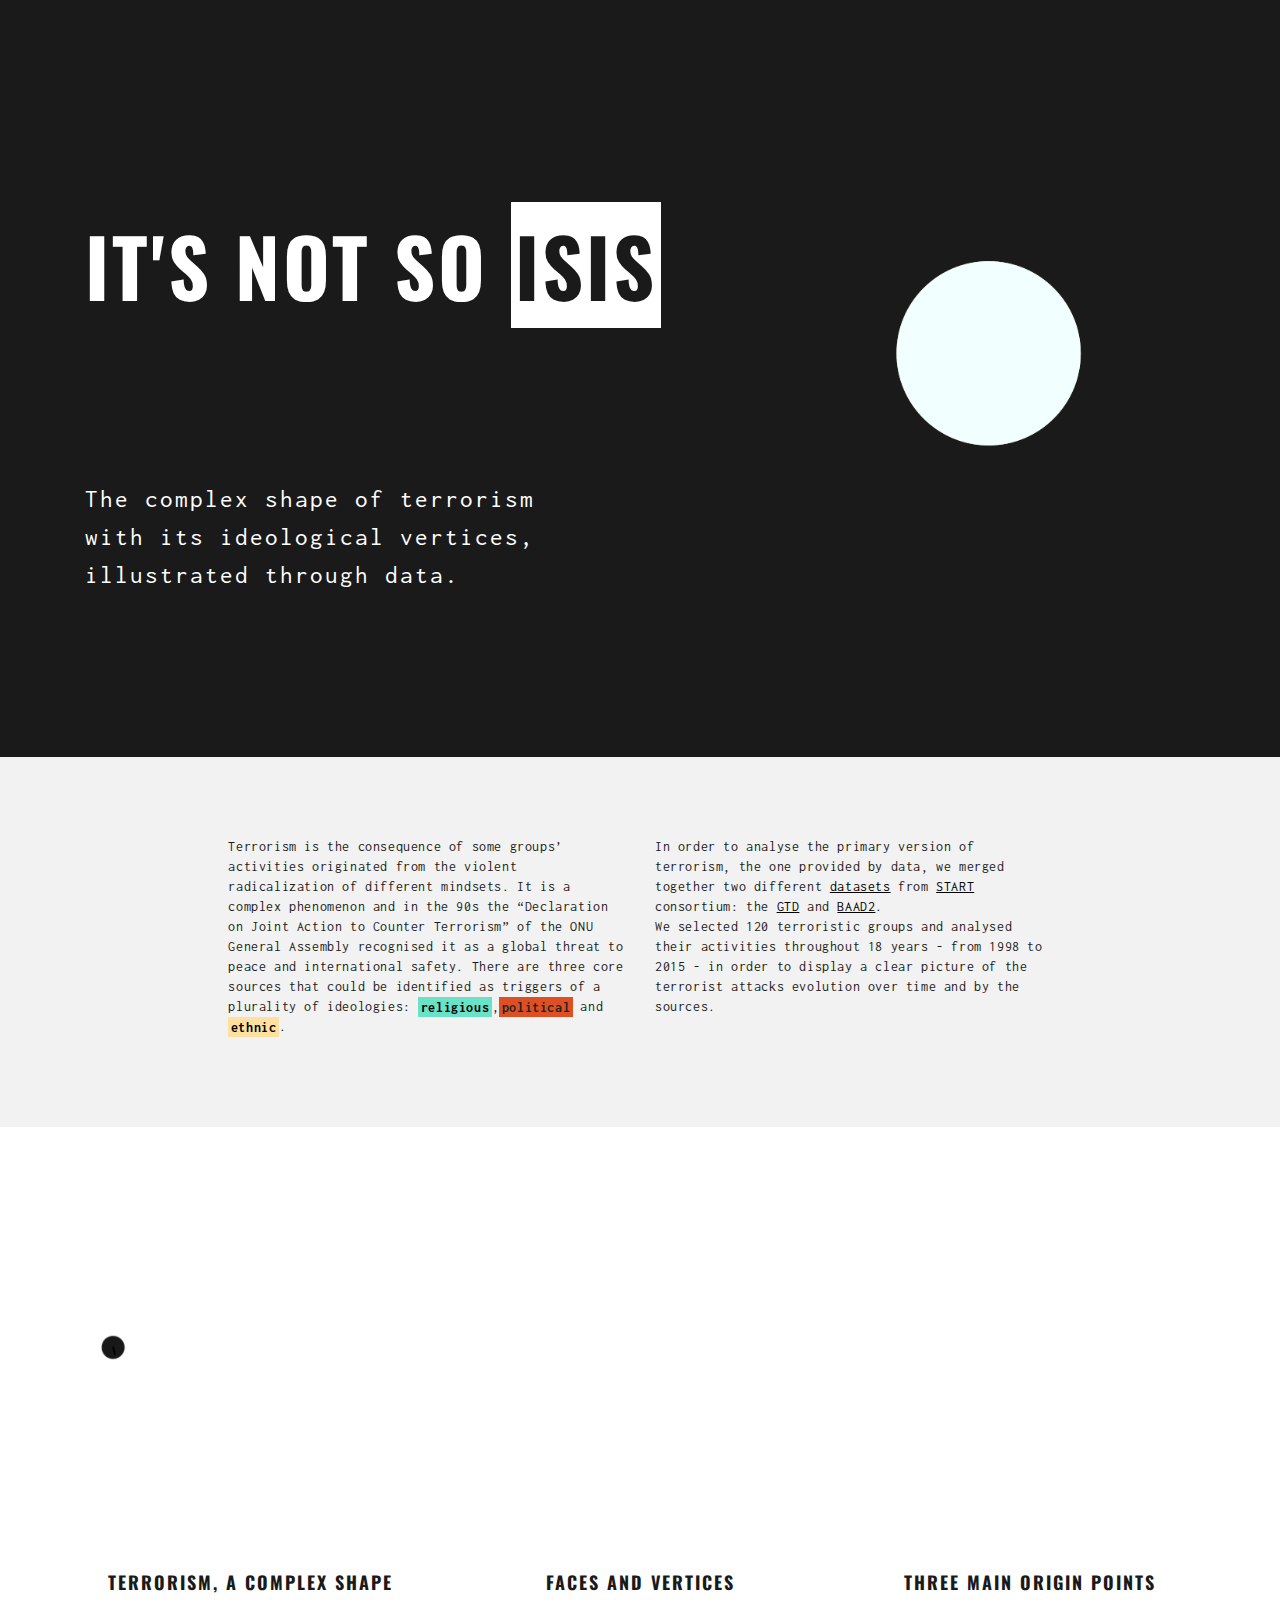
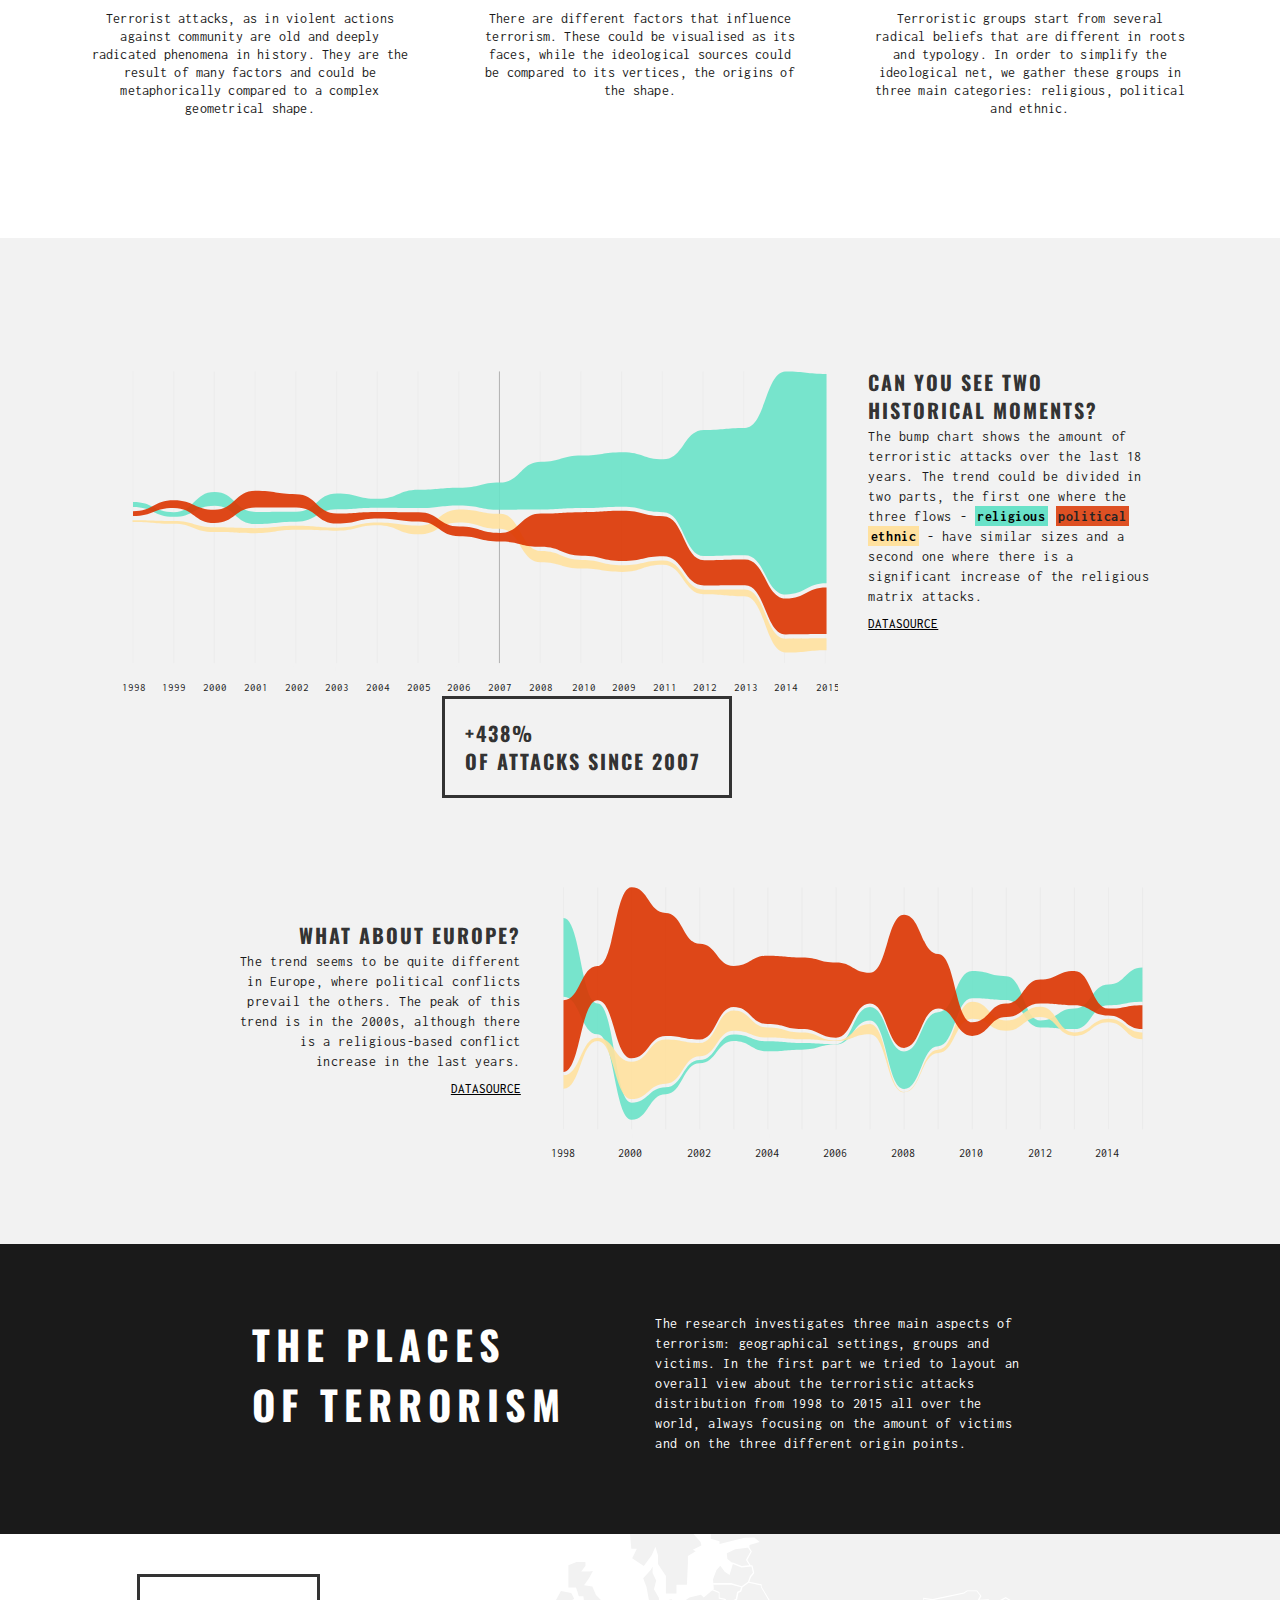
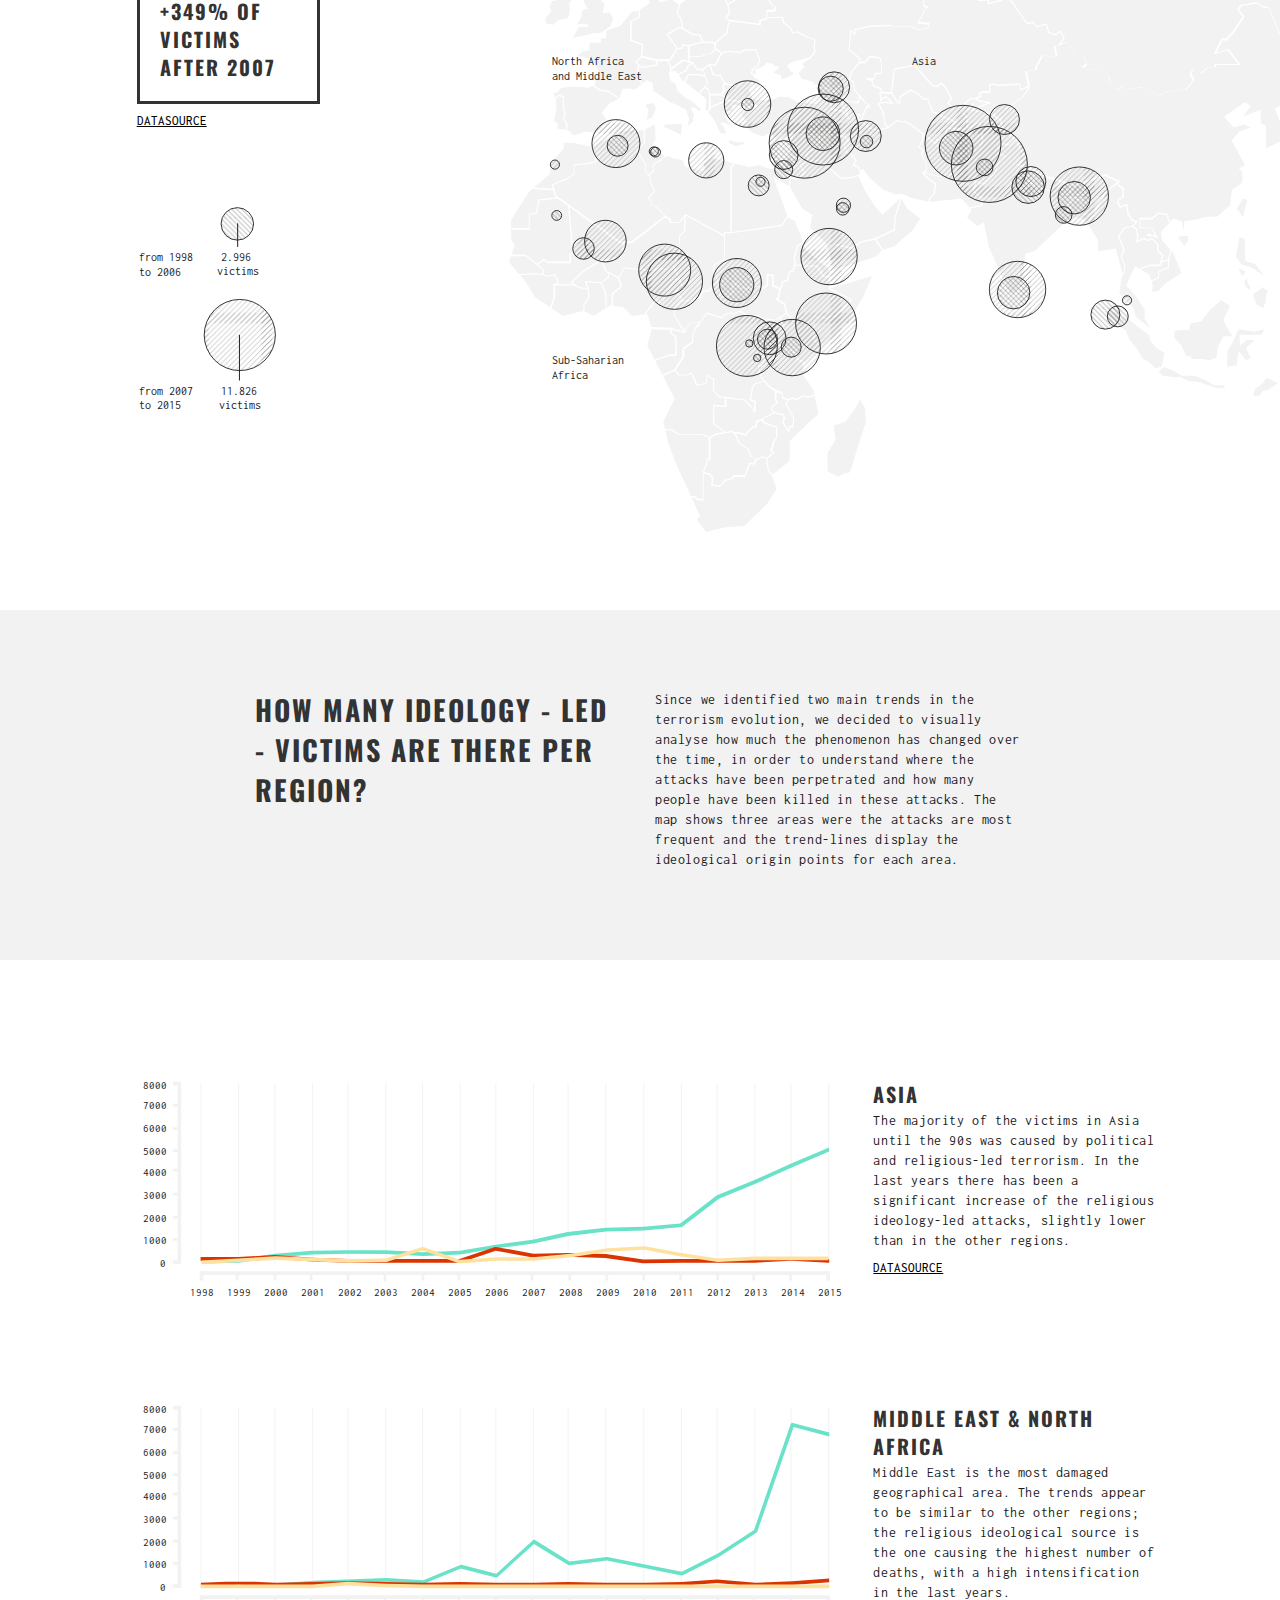
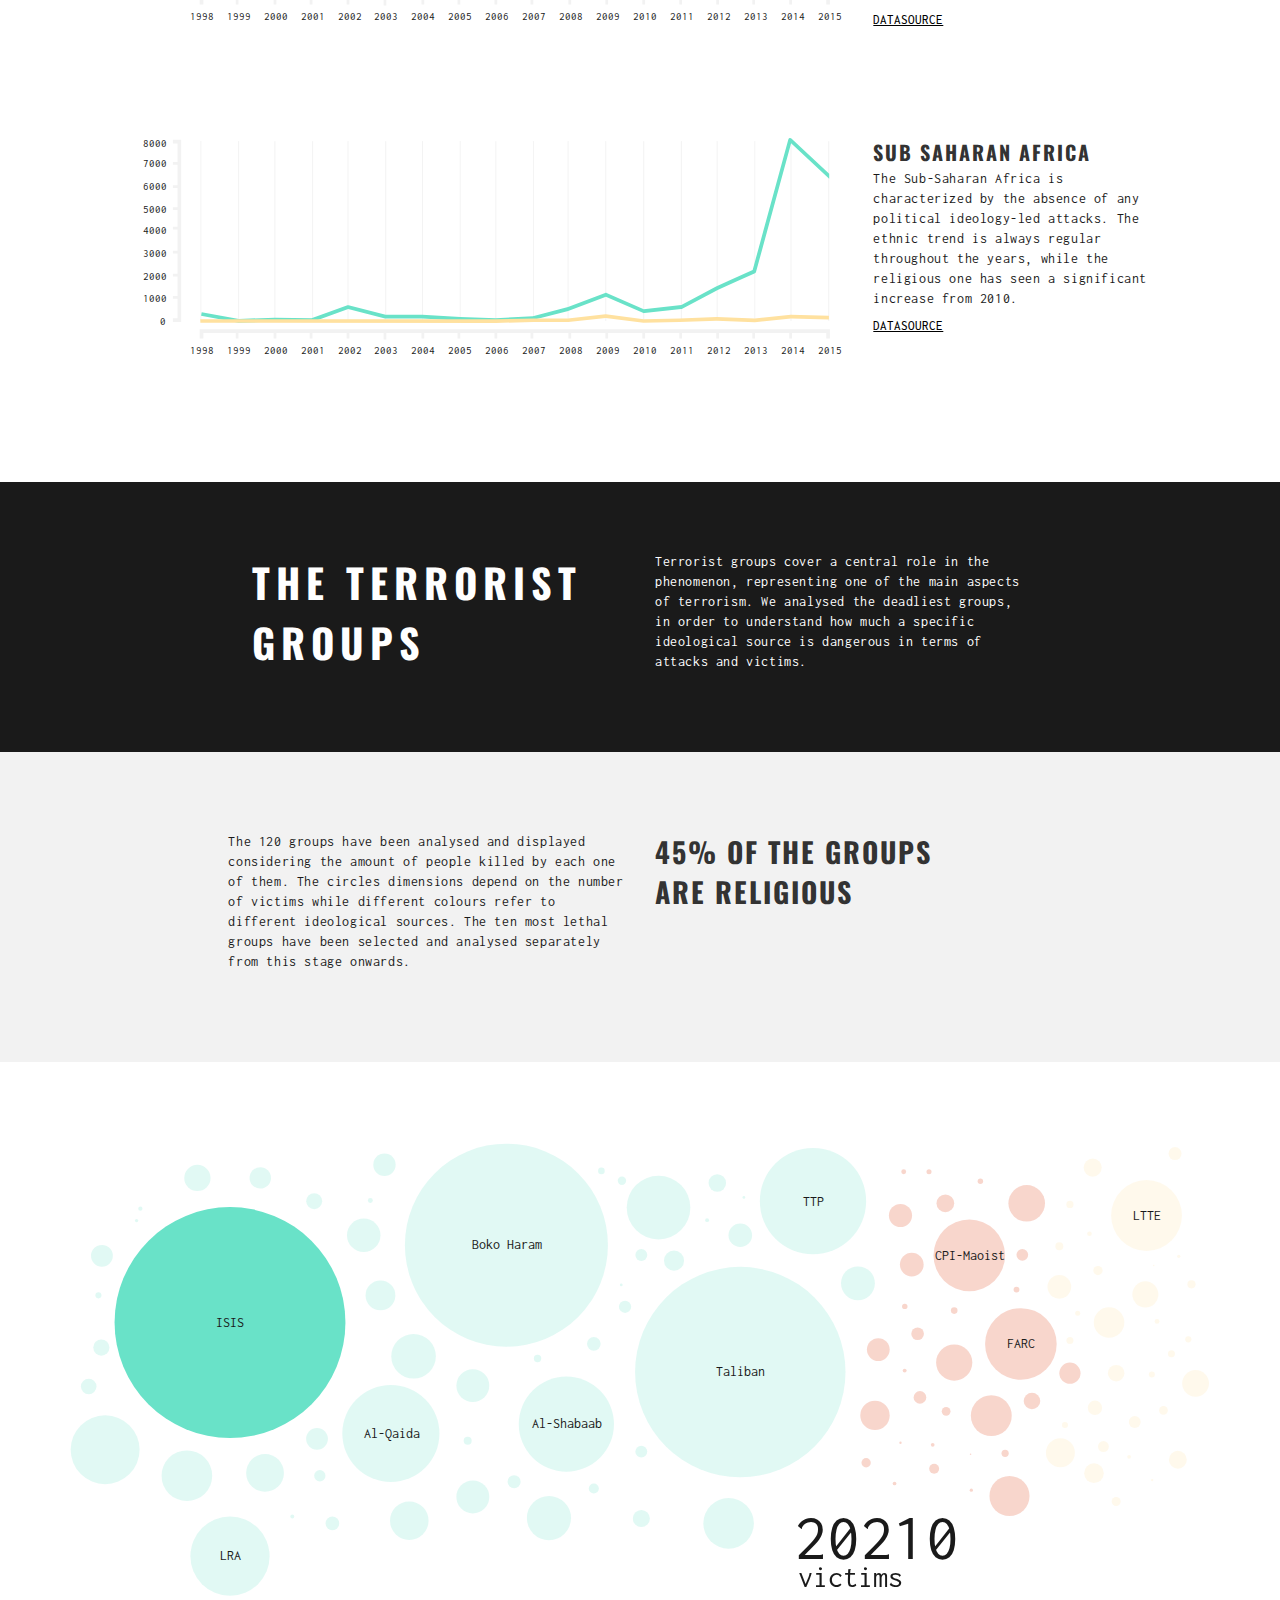
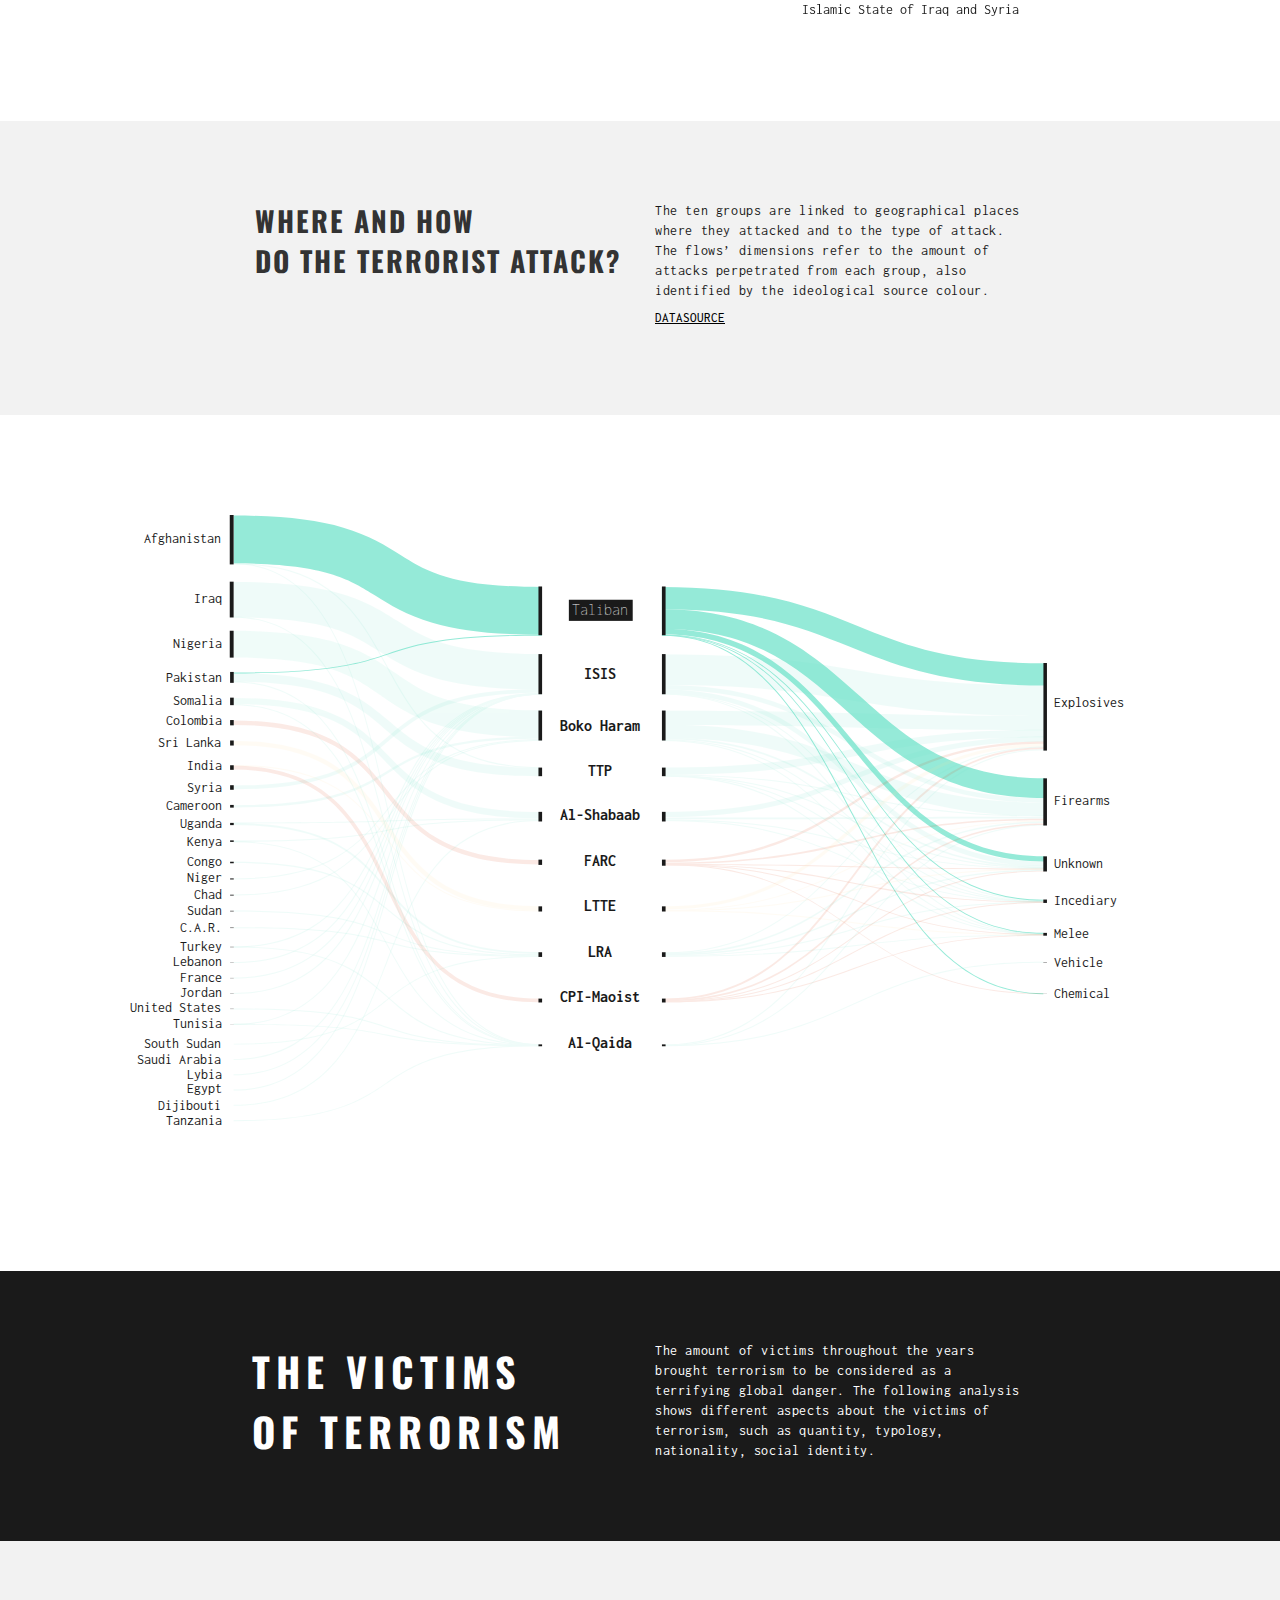
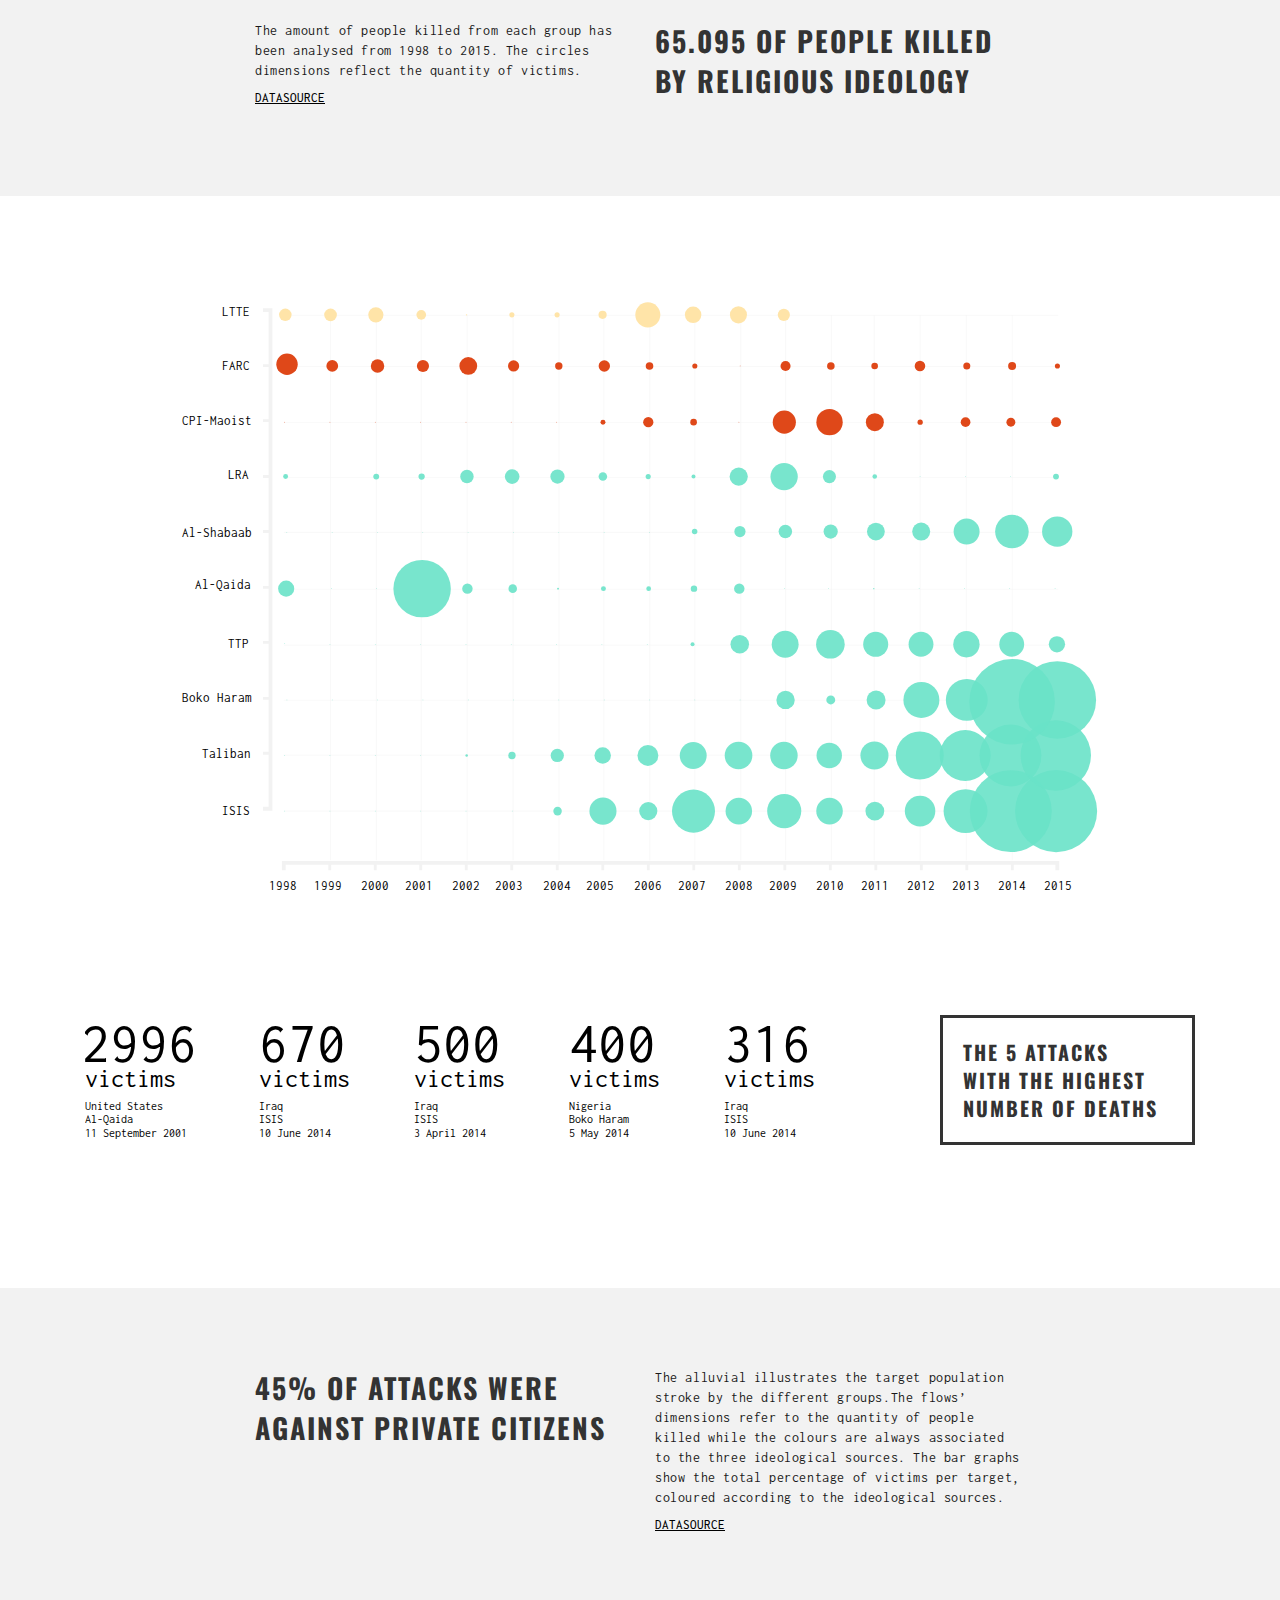
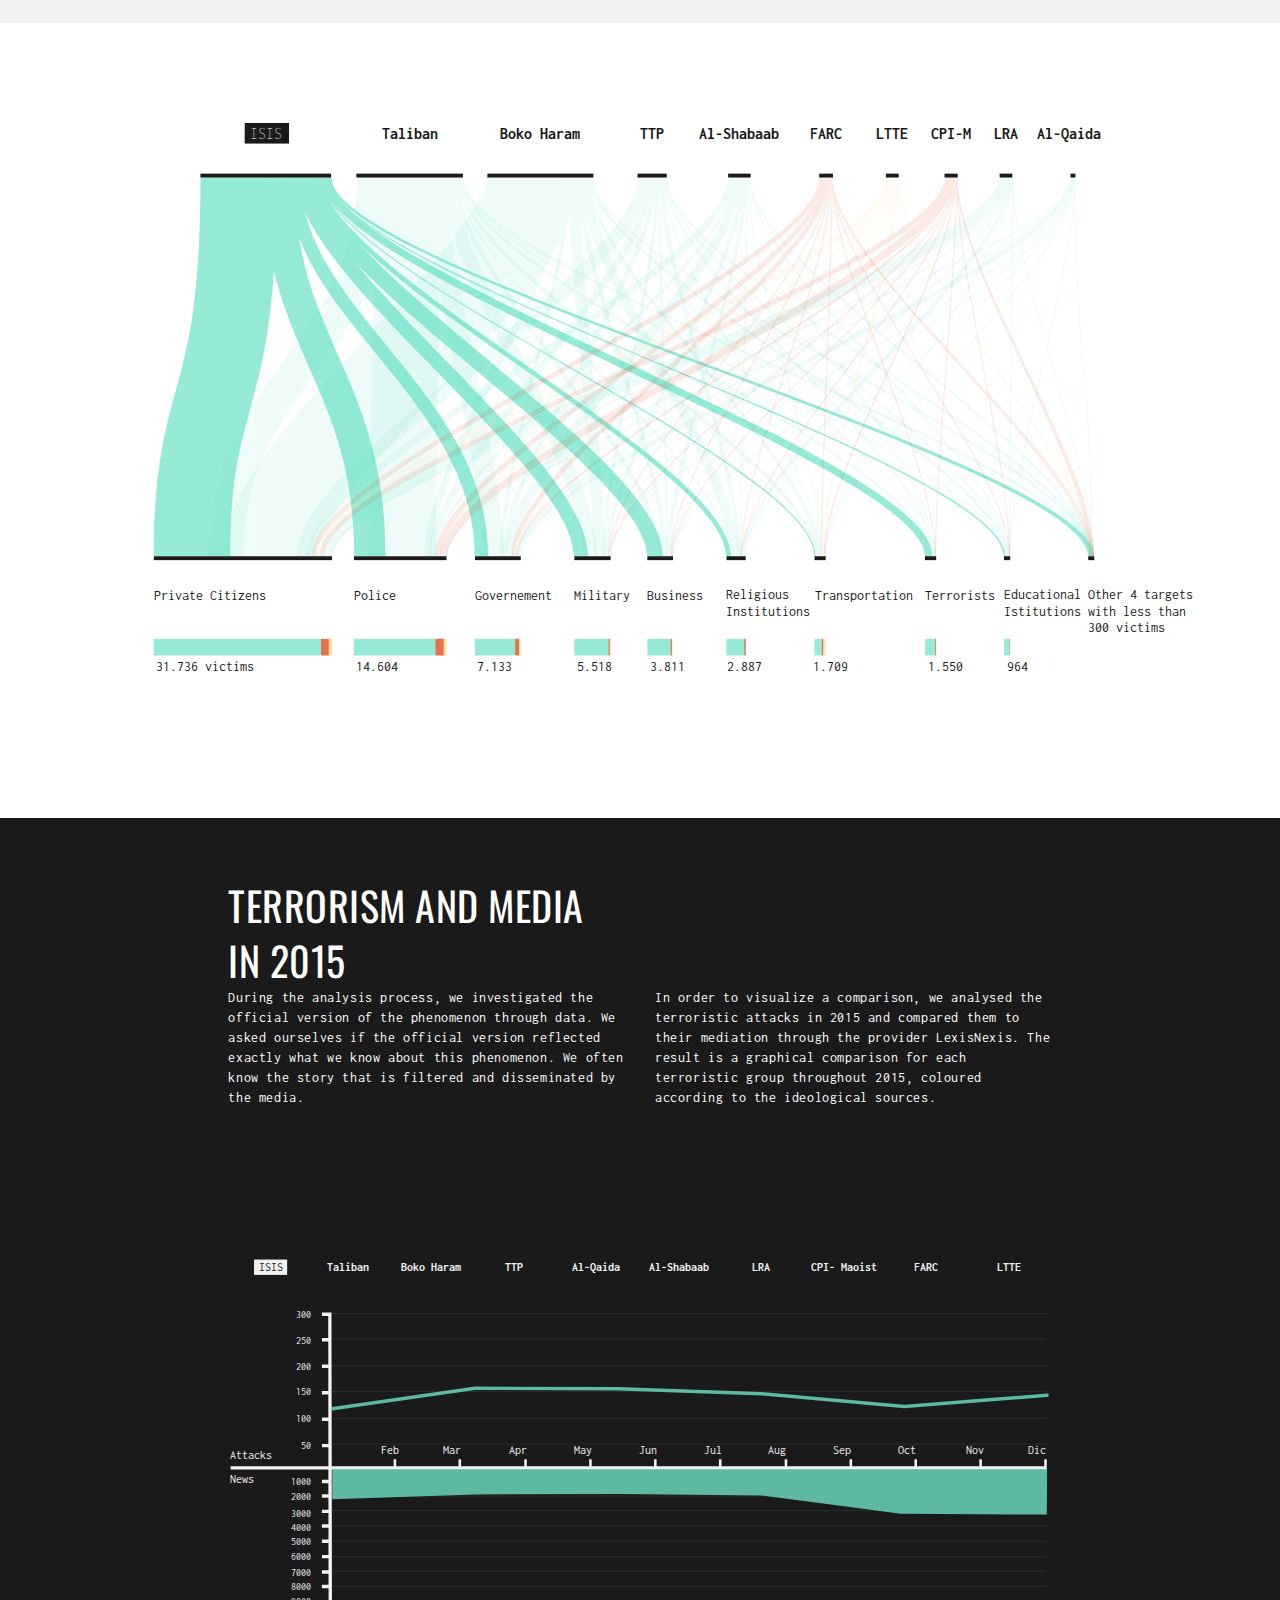
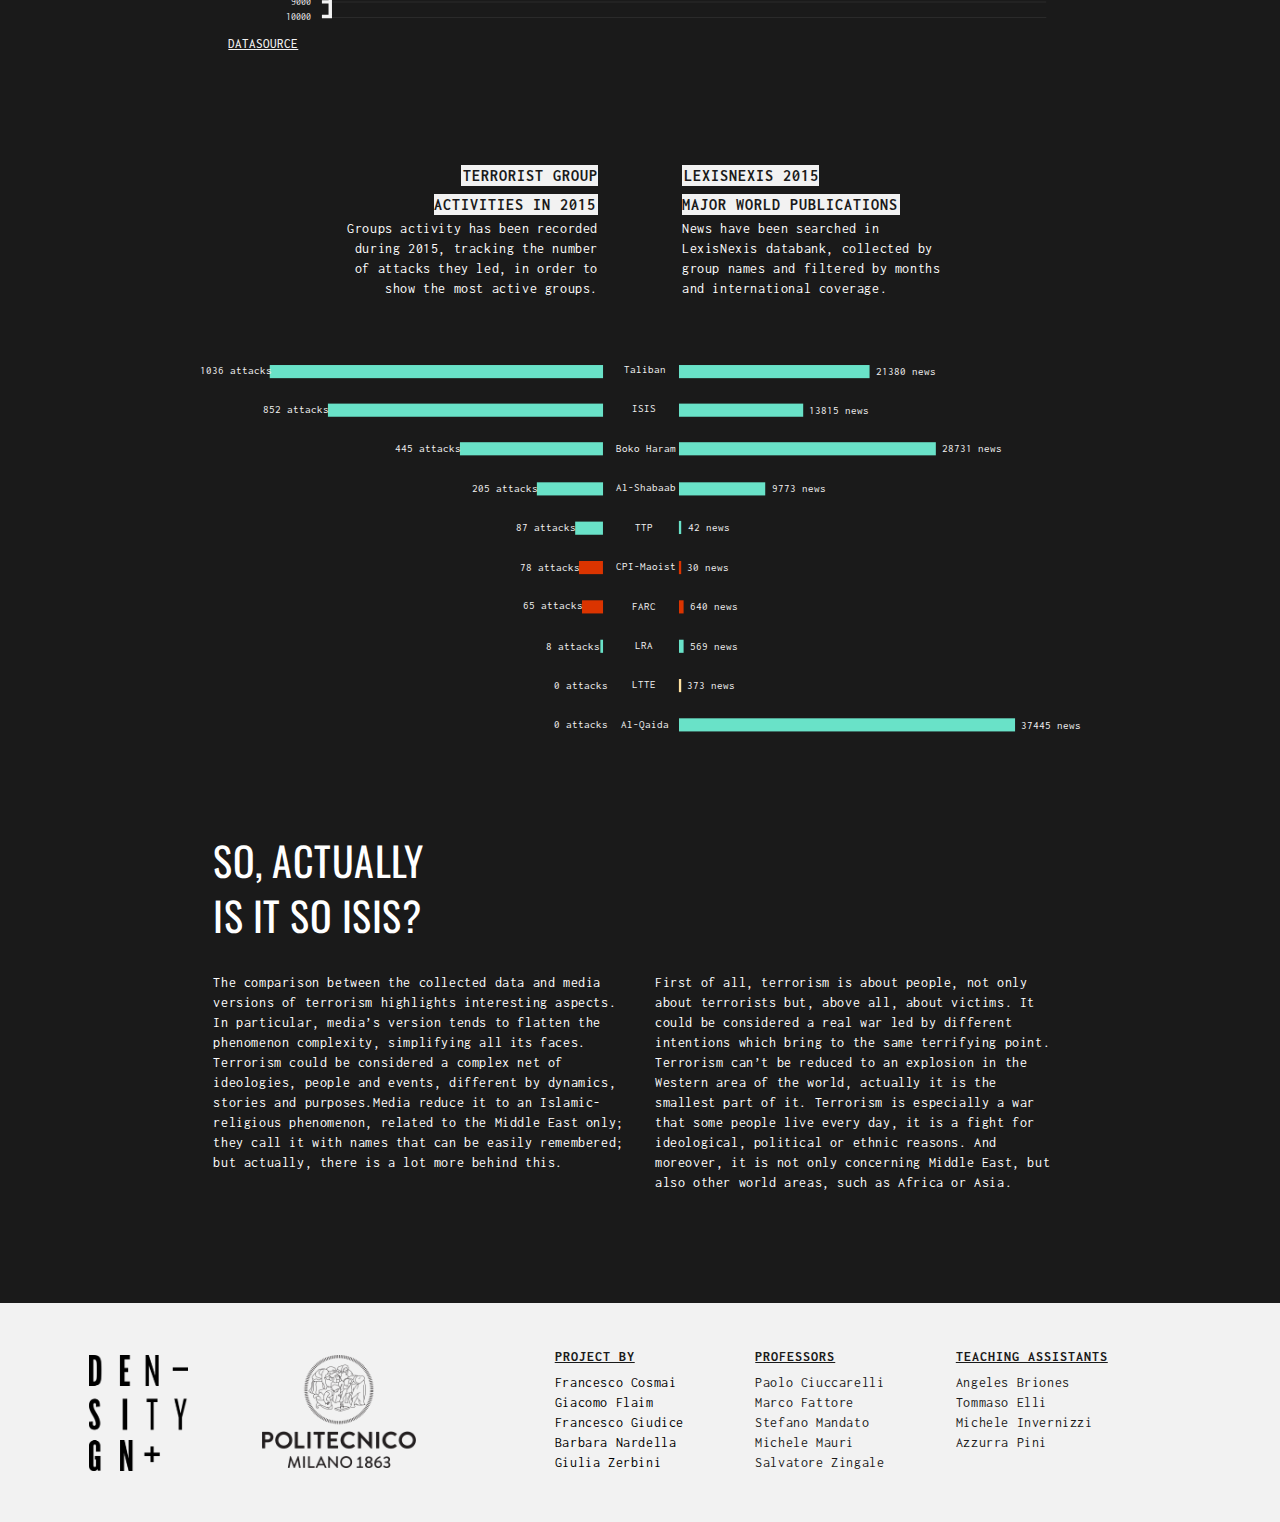
==== index.html @ 40e46bf2 "minor-changes" ====
<!DOCTYPE html>

<html>

<head>

    <link rel="icon" href="image/Favicon-01.png" type="image/png">
    <meta charset="utf-8">
    <meta http-equiv="X-UA-Compatible" content="IE=edge">
    <meta name="viewport" content="width=device-width, initial-scale=1">

    <title>It's not so isis!</title>


    <!-- CSS -->
    <link href="css/bootstrap.min.css" rel="stylesheet">
    <link href="css/style.css" rel="stylesheet">
    <link href="https://fonts.googleapis.com/css?family=Oswald" rel="stylesheet">
    <link href="https://fonts.googleapis.com/css?family=Inconsolata" rel="stylesheet">


    <meta property="og:title" content="It’s not so Isis: the complex shape of terrorism">
    <meta property="og:description" content="A visual analysis about terrorist groups, victims and places. Data reveals how the phenomenon is more complex than we perceive it and how terrorism origins from ideological radicalization." />
    <meta property="og:image" content="http://labs.densitydesign.org/ddxii/es01/group04/image/facebook-gr04.png">

    <meta name="twitter:card" content="summary_large_image">
    <meta name="twitter:site" content="@densitydesign">
    <meta name="twitter:title" content="It’s not so Isis: the complex shape of terrorism.">
    <meta name="twitter:description" content="A visual analysis about terrorist groups, victims and places. Data reveals how the phenomenon is more complex than we perceive it and how terrorism origins from ideological radicalization.">
    <meta name="twitter:image" content="http://labs.densitydesign.org/ddxii/es01/group04/image/twitter-gr04.png">

    <script>
        (function(i, s, o, g, r, a, m) {
            i['GoogleAnalyticsObject'] = r;
            i[r] = i[r] || function() {
                (i[r].q = i[r].q || []).push(arguments)
            }, i[r].l = 1 * new Date();
            a = s.createElement(o),
                m = s.getElementsByTagName(o)[0];
            a.async = 1;
            a.src = g;
            m.parentNode.insertBefore(a, m)
        })(window, document, 'script', 'https://www.google-analytics.com/analytics.js', 'ga');
        ga('create', 'UA-5816319-16', 'auto');
        ga('send', 'pageview');
    </script>

</head>


<body data-spy="scroll" data-target="#navbar-spy">

    <!-- NAVBAR -->
    <div class="rotateDevice white">
      <h6>Please rotate your device in landscape mode</h6>
    </div>

    <nav class="navbar-custom navbar-fixed-top nav-up" role="navigation">
        <div class="container-fluid container-navbar">
            <div class="navbar-header">
                <button type="button" class="navbar-toggle" data-toggle="collapse" data-target=".navbar-main-collapse">
                    Menu <i class="fa fa-bars"></i>
                </button>
            </div>

            <!-- Collect the nav links, forms, and other content for toggling -->
            <div id="navbar-spy" class="collapse navbar-collapse navbar-main-collapse">

                <ul class="nav navbar-nav">
                    <!-- Hidden li included to remove active class from about link when scrolled up past about section -->
                    <li>
                        <a href="#intro">intro</a>
                    </li>
                    <li>
                        <a href="#places">places</a>
                    </li>
                    <li>
                        <a href="#groups">groups</a>
                    </li>
                    <li>
                        <a href="#victims">victims</a>
                    </li>
                    <li>
                        <a href="#media">media</a>
                    </li>
                    <div class="language">
                      <li><a href="">Eng</a> </li>
                    </div>
                </ul>

            </div>
            <!-- /.navbar-collapse -->
        </div>
        <!-- /.container -->
    </nav>

    <!--COPERTINA -->

    <div id="cover" class="container-fluid copertina white">
        <div class="container">
            <div>
                <div class="col-lg-7 col-md-8 col-sm-8 col-xs-9" style="margin-top: 10%">
                    <h1>it's not so <mark>isis</mark></h1>
					<h6>The complex shape of terrorism<br>with its ideological vertices,<br>illustrated through data.</h6>
                </div>
                <div class="col-lg-5 col-md-4 col-sm-4 col-xs-3">
                    <img alt="logo" src="./image/inizio_Ok" width="100%">
                </div>
            </div>
        </div>
    </div>

    <!-- SPIEGAZIONE -->
    <div id="intro">
        <div class="container-fluid spiegazione">
            <div class="row ">
                <div class="col-lg-offset-2 col-lg-4 col-md-offset-1 col-md-5 col-sm-offset-1 col-sm-5 col-xs-12">
                    <p>Terrorism is the consequence of some groups’ activities originated from the violent radicalization of different mindsets. It is a complex phenomenon and in the 90s the “Declaration on Joint Action to Counter Terrorism” of the ONU General
                        Assembly recognised it as a global threat to peace and international safety. There are three core sources that could be identified as triggers of a plurality of ideologies: <mark class="religious">religious</mark>,<mark class="political">political</mark> and <mark class="ethnic">ethnic</mark>.</p>
                </div>

                <div class="col-lg-4 col-md-5 col-sm-5 col-xs-12">
                    <p>In order to analyse the primary version of terrorism, the one provided by data, we merged together two different <a href="https://figshare.com/s/3257a10dfa0445e1f9a5" target="_blank">datasets</a> from <a href="http://www.start.umd.edu/"
                            target="_blank">START</a> consortium: the <a href="https://www.start.umd.edu/gtd/" target="_blank">GTD</a> and <a href="http://www.start.umd.edu/baad/database" target="_blank">BAAD2</a>.<br>We selected 120 terroristic groups and
                        analysed their activities throughout 18 years - from 1998 to 2015 - in order to display a clear picture of the terrorist attacks evolution over time and by the sources.</p>
                </div>
            </div>
        </div>


<!-- VIDEO -->
<div class="container video-spiegazione">
  <div class="row" id="gif-spiegazione">
      <img alt="logo" src="./image/video_story_2.gif" width="100%">
  </div>
  <div class="row">
      <!-- per section -->
      <div class="col-lg-4 col-md-4 col-sm-4">
          <h4>Terrorism, a complex shape</h4>
      </div>
      <div class="col-lg-4 col-md-4 col-sm-4">
          <h4>faces and vertices</h4>
      </div>
      <div class="col-lg-4 col-md-4 col-sm-4">
          <h4>three main origin points</h4>
      </div>
  </div>
  <div class="row">
      <!-- per section -->
      <div class="col-lg-4 col-md-4 col-sm-4">
          <p>Terrorist attacks, as in violent actions against community are old and deeply radicated phenomena in history. They are the result of many factors and could be metaphorically compared to a complex geometrical shape.</p>
      </div>
      <div class="col-lg-4 col-md-4 col-sm-4">
          <p>There are different factors that influence terrorism. These could be visualised as its faces, while the ideological sources could be compared to its vertices, the origins of the shape.</p>
      </div>
      <div class="col-lg-4 col-md-4 col-sm-4">
          <p>Terroristic groups start from several radical beliefs that are different in roots and typology. In order to simplify the ideological net, we gather these groups in three main categories: religious, political and ethnic.</p>
      </div>
  </div>
</div>

<!-- BUMPCHART MONDO -->
  <div class="container-fluid section-bumpchart">
    <div class="row" style="margin-bottom: 80px;">            
      <div class="col-lg-offset-1 col-lg-7 col-md-8 col-sm-offset-0 col-sm-8" >
        <svg version="1.1" xmlns="http://www.w3.org/2000/svg" xmlns:xlink="http://www.w3.org/1999/xlink" x="0px" y="0px" viewBox="0 0 794.4 359" style="enable-background:new 0 0 794.4 359;" xml:space="preserve">
            <g id="text">
            <g>
              <g id="XMLID_18_">
                <text transform="matrix(1 0 0 1 -0.2835 357.9316)" class="G01text">1998</text>
              </g>
              <g id="XMLID_37_">
                <text transform="matrix(1 0 0 1 89.991 357.9316)" class="G01text">2000</text>
              </g>
              <g id="XMLID_53_">
                <text transform="matrix(1 0 0 1 44.8537 357.9316)" class="G01text">1999</text>
              </g>
              <g id="XMLID_70_">
                <text transform="matrix(1 0 0 1 135.1282 357.9316)" class="G01text">2001</text>
              </g>
              <g id="XMLID_71_">
                <text transform="matrix(1 0 0 1 225.4027 357.9316)" class="G01text">2003</text>
              </g>
              <g id="XMLID_72_">
                <text transform="matrix(1 0 0 1 315.6772 357.9316)" class="G01text">2005</text>
              </g>
              <g id="XMLID_74_">
                <text transform="matrix(1 0 0 1 405.9518 357.9316)" class="G01text">2007</text>
              </g>
              <g id="XMLID_75_">
                <text transform="matrix(1 0 0 1 543.0876 357.9316)" class="G01text">2009</text>
              </g>
              <g id="XMLID_76_">
                <text transform="matrix(1 0 0 1 588.61 357.9316)" class="G01text">2011</text>
              </g>
              <g id="XMLID_77_">
                <text transform="matrix(1 0 0 1 677.8698 357.9316)" class="G01text">2013</text>
              </g>
              <g id="XMLID_78_">
                <text transform="matrix(1 0 0 1 769.7165 357.9316)" class="G01text">2015</text>
              </g>
              <g id="XMLID_38_">
                <text transform="matrix(1 0 0 1 180.2655 357.9316)" class="G01text">2002</text>
              </g>
              <g id="XMLID_39_">
                <text transform="matrix(1 0 0 1 270.54 357.9316)" class="G01text">2004</text>
              </g>
              <g id="XMLID_41_">
                <text transform="matrix(1 0 0 1 360.8145 357.9316)" class="G01text">2006</text>
              </g>
              <g id="XMLID_42_">
                <text transform="matrix(1 0 0 1 451.089 357.9316)" class="G01text">2008</text>
              </g>
              <g id="XMLID_49_">
                <text transform="matrix(1 0 0 1 498.4577 357.9316)" class="G01text">2010</text>
              </g>
              <g id="XMLID_51_">
                <text transform="matrix(1 0 0 1 633.3962 357.9316)" class="G01text">2012</text>
              </g>
              <g id="XMLID_52_">
                <text transform="matrix(1 0 0 1 722.4997 357.9316)" class="G01text">2014</text>
              </g>
            </g>
            </g>
            <g id="assi">
            <polygon class="G01assi" points="10.2,327 10.2,330 10.2,333 10.2,336 14.2,336 14.2,333 14.2,331 55.2,331 55.2,336 59.2,336
              59.2,331 100.2,331 100.2,336 104.2,336 104.2,331 145.2,331 145.2,336 149.2,336 149.2,331 190.2,331 190.2,336 194.2,336
              194.2,331 236.2,331 236.2,336 240.2,336 240.2,331 281.2,331 281.2,336 285.2,336 285.2,331 326.2,331 326.2,336 330.2,336
              330.2,331 371.2,331 371.2,336 375.2,336 375.2,331 417.2,331 417.2,336 421.2,336 421.2,331 462.2,331 462.2,336 466.2,336
              466.2,331 507.2,331 507.2,336 511.2,336 511.2,331 552.2,331 552.2,336 556.2,336 556.2,331 598.2,331 598.2,336 602.2,336
              602.2,331 643.2,331 643.2,336 647.2,336 647.2,331 688.2,331 688.2,336 692.2,336 692.2,331 733.2,331 733.2,336 737.2,336
              737.2,331 778.2,331 778.2,333 778.2,336 782.2,336 782.2,333 782.2,330 782.2,327 	"/>
            </g>
            <g id="texture">
            <g>
              <line class="G01assiverticali" x1="779.5" y1="3.8" x2="779.5" y2="327.1"/>
              <line class="G01assiverticali" x1="734.4" y1="327.1" x2="734.4" y2="3.8"/>
              <line class="G01assiverticali" x1="689.2" y1="3.8" x2="689.2" y2="327.1"/>
              <line class="G01assiverticali" x1="644.1" y1="327.1" x2="644.1" y2="3.8"/>
              <line class="G01assiverticali" x1="599" y1="3.8" x2="599" y2="327.1"/>
              <line class="G01assiverticali" x1="553.8" y1="327.1" x2="553.8" y2="3.8"/>
              <line class="G01assiverticali" x1="508.7" y1="3.8" x2="508.7" y2="327.1"/>
              <line class="G01assiverticali" x1="463.5" y1="327.1" x2="463.5" y2="3.8"/>
              <line class="G01assiverticali" x1="373.3" y1="327.1" x2="373.3" y2="3.8"/>
              <line class="G01assiverticali2" x1="418.4" y1="3.8" x2="418.4" y2="327.1"/>
              <line class="G01assiverticali" x1="283" y1="327.1" x2="283" y2="3.8"/>
              <line class="G01assiverticali" x1="328.1" y1="3.8" x2="328.1" y2="327.1"/>
              <line class="G01assiverticali" x1="192.7" y1="327.1" x2="192.7" y2="3.8"/>
              <line class="G01assiverticali" x1="237.9" y1="3.8" x2="237.9" y2="327.1"/>
              <line class="G01assiverticali" x1="102.4" y1="327.1" x2="102.4" y2="3.8"/>
              <line class="G01assiverticali" x1="147.6" y1="3.8" x2="147.6" y2="327.1"/>
              <line class="G01assiverticali" x1="12.2" y1="327.1" x2="12.2" y2="3.8"/>
              <line class="G01assiverticali" x1="57.3" y1="3.8" x2="57.3" y2="327.1"/>
            </g>
            </g>
            <g id="flussi">
            <path id="wrlrel" class="G01flusso_religioso" d="M12.2,148.6c22.6,0,22.6,11.3,45.2,11.3s22.6-22.4,45.2-22.4c22.6,0,22.6,22,45.3,22
              c22.6,0,22.6-0.2,45.2-0.2s22.6-20.3,45.2-20.3c22.6,0,22.6,6,45.2,6c22.6,0,22.6-10,45.3-10c22.6,0,22.6-2.2,45.2-2.2
              c22.6,0,22.6-5.9,45.2-5.9c22.6,0,22.6-22.9,45.2-22.9c22.6,0,22.6-6.9,45.3-6.9c22.6,0,22.6-3.7,45.2-3.7s22.6,7.8,45.2,7.8
              s22.6-32.6,45.2-32.6c22.6,0,22.6-2.2,45.3-2.2c22.6,0,22.6-62.4,45.2-62.4s22.6,2.7,45.2,2.7v232c-22.6,0-22.6,12.3-45.2,12.3
              s-22.6-43.3-45.2-43.3c-22.6,0-22.6,0.8-45.3,0.8c-22.6,0-22.6-48.7-45.2-48.7s-22.6-6-45.2-6s-22.6,1.5-45.2,1.5
              c-22.6,0-22.6,1.6-45.3,1.6c-22.6,0-22.6,0.2-45.2,0.2c-22.6,0-22.6-4.8-45.2-4.8c-22.6,0-22.6,3-45.2,3c-22.6,0-22.6-0.3-45.3-0.3
              c-22.6,0-22.6,1.7-45.2,1.7c-22.6,0-22.6,13.8-45.2,13.8s-22.6,2.5-45.2,2.5c-22.6,0-22.6-20.4-45.3-20.4
              c-22.6,0-22.6,12.4-45.2,12.4s-22.6-10.9-45.2-10.9V148.6z"/>
            <path id="wrletn" class="G01flusso_etnico" d="M12.2,168.8c22.6,0,22.6,0.8,45.2,0.8s22.6,7,45.2,7c22.6,0,22.6,0.9,45.3,0.9
              c22.6,0,22.6-2.5,45.2-2.5s22.6,2,45.2,2c22.6,0,22.6-5.6,45.2-5.6c22.6,0,22.6,3.4,45.3,3.4c22.6,0,22.6-17.9,45.2-17.9
              c22.6,0,22.6,4.8,45.2,4.8c22.6,0,22.6,41.2,45.2,41.2c22.6,0,22.6,9.9,45.3,9.9c22.6,0,22.6,5.9,45.2,5.9s22.6-5.3,45.2-5.3
              s22.6,32.3,45.2,32.3c22.6,0,22.6-0.2,45.3-0.2c22.6,0,22.6,54.6,45.2,54.6s22.6-0.4,45.2-0.4v13.1c-22.6,0-22.6,2.7-45.2,2.7
              S712.7,253,690.1,253c-22.6,0-22.6-2.2-45.3-2.2c-22.6,0-22.6-32.6-45.2-32.6s-22.6,7.8-45.2,7.8s-22.6-3.7-45.2-3.7
              c-22.6,0-22.6-6.9-45.3-6.9c-22.6,0-22.6-37.1-45.2-37.1c-22.6,0-22.6-7.1-45.2-7.1c-22.6,0-22.6,13.2-45.2,13.2
              c-22.6,0-22.6-10-45.3-10c-22.6,0-22.6,6-45.2,6c-22.6,0-22.6-1-45.2-1s-22.6,3.7-45.2,3.7c-22.6,0-22.6-1.3-45.3-1.3
              c-22.6,0-22.6-9.2-45.2-9.2s-22.6-2-45.2-2V168.8z"/>
            <path id="wrlpol" class="G01flusso_politico" d="M12.2,158.7c22.6,0,22.6-12.1,45.2-12.1s22.6,10.6,45.2,10.6c22.6,0,22.6-21,45.3-21
              c22.6,0,22.6,3.7,45.2,3.7s22.6,21.4,45.2,21.4c22.6,0,22.6-1.7,45.2-1.7c22.6,0,22.6,0.3,45.3,0.3c22.6,0,22.6,15.8,45.2,15.8
              c22.6,0,22.6,7.1,45.2,7.1c22.6,0,22.6-21.4,45.2-21.4c22.6,0,22.6-1.6,45.3-1.6c22.6,0,22.6-1.5,45.2-1.5s22.6,6,45.2,6
              s22.6,48.7,45.2,48.7c22.6,0,22.6-0.8,45.3-0.8c22.6,0,22.6,43.3,45.2,43.3s22.6-12.3,45.2-12.3V295c-22.6,0-22.6,0.4-45.2,0.4
              s-22.6-54.6-45.2-54.6c-22.6,0-22.6,0.2-45.3,0.2c-22.6,0-22.6-32.3-45.2-32.3s-22.6,5.3-45.2,5.3s-22.6-5.9-45.2-5.9
              c-22.6,0-22.6-9.9-45.3-9.9c-22.6,0-22.6-5.8-45.2-5.8c-22.6,0-22.6-5.9-45.2-5.9c-22.6,0-22.6-16.3-45.2-16.3
              c-22.6,0-22.6-3.4-45.3-3.4c-22.6,0-22.6,5.6-45.2,5.6c-22.6,0-22.6-17.9-45.2-17.9s-22.6,0.2-45.2,0.2
              c-22.6,0-22.6,17.2-45.3,17.2c-22.6,0-22.6-16.8-45.2-16.8s-22.6,8.9-45.2,8.9V158.7z"/>
            </g>
        </svg>
      </div>
      <div class="col-lg-3 col-md-4 col-sm-offset-0 col-sm-4" style="text-align:left;">
        <h3>Can you see two historical moments?</h3>
        <p>The bump chart shows the amount of terroristic attacks over the last 18 years. The trend could be divided in two parts, the first one where the three flows - <mark class="religious">religious</mark> <mark class="political">political</mark>                        <mark class="ethnic">ethnic</mark> - have similar sizes and a second one where there is a significant increase of the religious matrix attacks.</p>
      	<h5><a href="https://figshare.com/s/d5d038238f396582a5c6" target="_blank">Datasource</a></h5>
      </div>
      <div class="col-lg-3 col-md-4 col-sm-offset-4 col-sm-4 hidden-sm" style="text-align:left;">
        	<h3 id="box_small">+438%<br>of attacks since 2007</h3>      
	</div>
	</div>
<!-- BUMPCHART EUROPE -->
		<div id='europa'>
      <div class ="col-lg-offset-2 col-lg-3 col-md-offset-1 col-md-4 col-sm-offset-0 col-sm-4" style="padding-top:40px;">
        <h3>What about Europe?</h3>
        <p>The trend seems to be quite different in Europe, where political conflicts prevail the others. The peak of this trend is in the 2000s, although there is a religious-based conflict increase in the last years.</p>
        <h5><a href="https://figshare.com/s/d5d038238f396582a5c6" target="_blank">Datasource</a></h5>
      </div>
      <div class="col-lg-6 col-md-7 col-sm-8">
        <svg version="1.1" xmlns="http://www.w3.org/2000/svg" xmlns:xlink="http://www.w3.org/1999/xlink" x="0px" y="0px" viewBox="0 0 585.7 273" style="enable-background:new 0 0 585.7 273;" xml:space="preserve">
          <g id="text">
            <g>
              <text id="XMLID_98_" transform="matrix(1 0 0 1 -0.1169 271.8501)" class="G01text">1998</text>
              <text id="XMLID_97_" transform="matrix(1 0 0 1 65.8831 271.8501)" class="G01text">2000</text>
              <text id="XMLID_79_" transform="matrix(1 0 0 1 133.8831 271.8501)" class="G01text">2002</text>
              <text id="XMLID_73_" transform="matrix(1 0 0 1 200.8831 271.8501)" class="G01text">2004</text>
              <text id="XMLID_69_" transform="matrix(1 0 0 1 267.8831 271.8501)" class="G01text">2006</text>
              <text id="XMLID_67_" transform="matrix(1 0 0 1 334.8831 271.8501)" class="G01text">2008</text>
              <text id="XMLID_66_" transform="matrix(1 0 0 1 401.8831 271.8501)" class="G01text">2010</text>
              <text id="XMLID_65_" transform="matrix(1 0 0 1 469.8831 271.8501)" class="G01text">2012</text>
              <text id="XMLID_64_" transform="matrix(1 0 0 1 535.8831 271.8501)" class="G01text">2014</text>
            </g>
            </g>  
            <g id="assi">
            <polygon class="G01assi" points="10.3,245 10.3,247 10.3,250 10.3,253 14.3,253 14.3,250 14.3,249 44.3,249 44.3,252 44.3,253
              48.3,253 48.3,252 48.3,249 76.3,249 76.3,252 76.3,253 80.3,253 80.3,252 80.3,249 110.3,249 110.3,252 110.3,253 114.3,253
              114.3,252 114.3,249 144.3,249 144.3,252 144.3,253 148.3,253 148.3,252 148.3,249 178.3,249 178.3,252 178.3,253 182.3,253
              182.3,252 182.3,249 211.3,249 211.3,252 211.3,253 215.3,253 215.3,252 215.3,249 245.3,249 245.3,252 245.3,253 249.3,253
              249.3,252 249.3,249 278.3,249 278.3,252 278.3,253 282.3,253 282.3,252 282.3,249 312.3,249 312.3,252 312.3,253 316.3,253
              316.3,252 316.3,249 345.3,249 345.3,252 345.3,253 349.3,253 349.3,252 349.3,249 379.3,249 379.3,252 379.3,253 383.3,253
              383.3,252 383.3,249 412.3,249 412.3,252 412.3,253 416.3,253 416.3,252 416.3,249 446.3,249 446.3,252 446.3,253 450.3,253
              450.3,252 450.3,249 480.3,249 480.3,252 480.3,253 484.3,253 484.3,252 484.3,249 514.3,249 514.3,252 514.3,253 518.3,253
              518.3,252 518.3,249 546.3,249 546.3,252 546.3,253 550.3,253 550.3,252 550.3,249 580.3,249 580.3,250 580.3,253 584.3,253
              584.3,250 584.3,247 584.3,245 	"/>
            </g>
            <g id="texture">
            <g>
              <line class="G01assiverticali" x1="548.8" y1="244.3" x2="548.8" y2="6.3"/>
              <line class="G01assiverticali" x1="582.3" y1="6.3" x2="582.3" y2="244.3"/>
              <line class="G01assiverticali" x1="481.7" y1="244.3" x2="481.7" y2="6.3"/>
              <line class="G01assiverticali" x1="515.3" y1="6.3" x2="515.3" y2="244.3"/>
              <line class="G01assiverticali" x1="414.7" y1="244.3" x2="414.7" y2="6.3"/>
              <line class="G01assiverticali" x1="448.2" y1="6.3" x2="448.2" y2="244.3"/>
              <line class="G01assiverticali" x1="347.6" y1="244.3" x2="347.6" y2="6.3"/>
              <line class="G01assiverticali" x1="381.2" y1="6.3" x2="381.2" y2="244.3"/>
              <line class="G01assiverticali" x1="280.6" y1="244.3" x2="280.6" y2="6.3"/>
              <line class="G01assiverticali" x1="314.1" y1="6.3" x2="314.1" y2="244.3"/>
              <line class="G01assiverticali" x1="213.5" y1="244.3" x2="213.5" y2="6.3"/>
              <line class="G01assiverticali" x1="247" y1="6.3" x2="247" y2="244.3"/>
              <line class="G01assiverticali" x1="146.5" y1="244.3" x2="146.5" y2="6.3"/>
              <line class="G01assiverticali" x1="180" y1="6.3" x2="180" y2="244.3"/>
              <line class="G01assiverticali" x1="79.4" y1="244.3" x2="79.4" y2="6.3"/>
              <line class="G01assiverticali" x1="112.9" y1="6.3" x2="112.9" y2="244.3"/>
              <line class="G01assiverticali" x1="12.3" y1="244.3" x2="12.3" y2="6.3"/>
              <line class="G01assiverticali" x1="45.9" y1="6.3" x2="45.9" y2="244.3"/>
            </g>
            </g>
            <g id="flussi">
            <path id="eurel" class="G01flusso_religioso" d="M12.3,36.5c16.8,0,16.8,84.1,33.5,84.1s16.8,97.6,33.5,97.6c16.8,0,16.8-15.1,33.6-15.1
              c16.8,0,16.8-26.9,33.5-26.9s16.8-25.2,33.5-25.2s16.8,6.7,33.5,6.7c16.8,0,16.8,1.7,33.6,1.7c16.8,0,16.8,1.2,33.5,1.2
              s16.8-36.5,33.5-36.5c16.8,0,16.8,43.7,33.5,43.7c16.8,0,16.8-38.7,33.6-38.7c16.8,0,16.8-40.4,33.5-40.4c16.8,0,16.8,5,33.5,5
              c16.8,0,16.8,43.7,33.5,43.7c16.8,0,16.8-11.8,33.6-11.8c16.8,0,16.8-23.6,33.5-23.6s16.8-16.8,33.5-16.8v33.6
              c-16.8,0-16.8,3.4-33.5,3.4s-16.8,23.6-33.5,23.6c-16.8,0-16.8-1.7-33.6-1.7c-16.8,0-16.8-26.9-33.5-26.9
              c-16.8,0-16.8-1.7-33.5-1.7c-16.8,0-16.8,47.1-33.5,47.1c-16.8,0-16.8,42.1-33.6,42.1c-16.8,0-16.8-67.3-33.5-67.3
              c-16.8,0-16.8,23.6-33.5,23.6s-16.8,5-33.5,5c-16.8,0-16.8,1.7-33.6,1.7c-16.8,0-16.8-10.1-33.5-10.1s-16.8,21.9-33.5,21.9
              s-16.8,30.3-33.5,30.3c-16.8,0-16.8,25.2-33.6,25.2c-16.8,0-16.8-84.1-33.5-84.1s-16.8-37-33.5-37V36.5z"/>
            <path id="euetn" class="G01flusso_etnico" d="M12.3,191.3c16.8,0,16.8-37,33.5-37s16.8,23.6,33.5,23.6c16.8,0,16.8-21.9,33.6-21.9
              c16.8,0,16.8,3.4,33.5,3.4s16.8-32,33.5-32s16.8,16.8,33.5,16.8c16.8,0,16.8,5,33.6,5c16.8,0,16.8,7.9,33.5,7.9
              s16.8-16.3,33.5-16.3c16.8,0,16.8,66.8,33.5,66.8c16.8,0,16.8-41.6,33.6-41.6c16.8,0,16.8-47.1,33.5-47.1
              c16.8,0,16.8,18.5,33.5,18.5c16.8,0,16.8-13.5,33.5-13.5c16.8,0,16.8,25.2,33.6,25.2c16.8,0,16.8-13.5,33.5-13.5
              s16.8,13.5,33.5,13.5v6.7c-16.8,0-16.8-16.8-33.5-16.8s-16.8,13.5-33.5,13.5c-16.8,0-16.8-18.5-33.6-18.5
              c-16.8,0-16.8,13.5-33.5,13.5c-16.8,0-16.8-11.8-33.5-11.8c-16.8,0-16.8,33.6-33.5,33.6c-16.8,0-16.8,38.7-33.6,38.7
              c-16.8,0-16.8-57.2-33.5-57.2c-16.8,0-16.8,6.7-33.5,6.7s-16.8-1.7-33.5-1.7c-16.8,0-16.8-1.7-33.6-1.7c-16.8,0-16.8-6.7-33.5-6.7
              s-16.8,25.2-33.5,25.2s-16.8,26.9-33.5,26.9c-16.8,0-16.8,15.1-33.6,15.1c-16.8,0-16.8-57.2-33.5-57.2s-16.8,47.1-33.5,47.1V191.3z
              "/>
            <path id="eupol" class="G01flusso_politico" d="M12.3,117.3c16.8,0,16.8-33.6,33.5-33.6S62.6,6.2,79.3,6.2c16.8,0,16.8,25.2,33.6,25.2
              c16.8,0,16.8,30.3,33.5,30.3s16.8,21.9,33.5,21.9s16.8-10.1,33.5-10.1c16.8,0,16.8,1.7,33.6,1.7c16.8,0,16.8,5,33.5,5
              s16.8,10.1,33.5,10.1c16.8,0,16.8-57.2,33.5-57.2c16.8,0,16.8,38.7,33.6,38.7c16.8,0,16.8,67.3,33.5,67.3
              c16.8,0,16.8-18.5,33.5-18.5c16.8,0,16.8-23.6,33.5-23.6c16.8,0,16.8-8.4,33.6-8.4c16.8,0,16.8,37,33.5,37s16.8-3.4,33.5-3.4v23.6
              c-16.8,0-16.8-13.5-33.5-13.5s-16.8-10.1-33.5-10.1c-16.8,0-16.8-1.7-33.6-1.7c-16.8,0-16.8,13.5-33.5,13.5
              c-16.8,0-16.8,18.5-33.5,18.5c-16.8,0-16.8-26.9-33.5-26.9c-16.8,0-16.8,38.7-33.6,38.7c-16.8,0-16.8-43.7-33.5-43.7
              c-16.8,0-16.8,33.6-33.5,33.6s-16.8-8.4-33.5-8.4c-16.8,0-16.8-5-33.6-5c-16.8,0-16.8-16.8-33.5-16.8s-16.8,32-33.5,32
              s-16.8-3.4-33.5-3.4c-16.8,0-16.8,21.9-33.6,21.9c-16.8,0-16.8-57.2-33.5-57.2s-16.8,70.7-33.5,70.7V117.3z"/>
            </g>
        </svg>
      </div>
		</div>
  </div>
</div>

<!-- SEZIONE RESEARCH -->
	<div id="places">
	<div class="container-fluid container-black white">
        <div class='row' style='padding:40px; margin-top:20px; margin-bottom:20px'>
            <div class="col-lg-offset-2 col-lg-4 col-md-offset-2 col-md-4 col-sm-offset-1 col-sm-5 col-xs-12">
                <h3>the places<br>of terrorism</h3>
            </div>
            <div class="col-lg-4 col-md-4 col-sm-5 col-xs-12">
                <p>The research investigates three main aspects of terrorism: geographical settings, groups and victims. In the first part we tried to layout an overall view about the terroristic attacks distribution from 1998 to 2015 all over the world, always focusing on the amount of victims and on the three different origin points.</p> 
            </div>
        </div>
	</div>
<!--MAPPA -->
	<div class="container-fluid section" style='padding-bottom:70px; padding-top:0px;padding-right:0px'>
    <div class="col-lg-offset-1 col-lg-2 col-md-offset-1 col-md-3 col-sm-4" style='padding-top:40px; position:absolute;'> 
      <h3 id='box_small'>+349% of victims after 2007</h3>
      <h5><a href="https://figshare.com/s/8f16c9794b061818eee1" target="_blank">Datasource</a></h5>
    </div>
		<div style="padding:0px">
      <svg version="1.1" xmlns="http://www.w3.org/2000/svg" xmlns:xlink="http://www.w3.org/1999/xlink" x="0px" y="0px" viewBox="0 0 1440 684.8" style="enable-background:new 0 0 1440 684.8;" xml:space="preserve">
        <pattern  y="-713.2" width="72" height="72" patternUnits="userSpaceOnUse" id="Linee_diagonali" viewBox="79.6 -148.6 72 72" style="overflow:visible;">
          <g>
            <rect x="79.6" y="-148.6" class="st0" width="72" height="72"/>
            <g>
              <line class="st1" x1="144.1" y1="-66.1" x2="162.1" y2="-84.1"/>
              <line class="st1" x1="144.1" y1="-60.1" x2="168.1" y2="-84.1"/>
              <line class="st1" x1="144.1" y1="-54.1" x2="174.1" y2="-84.1"/>
              <line class="st1" x1="144.1" y1="-48.1" x2="180.1" y2="-84.1"/>
              <line class="st1" x1="144.1" y1="-42.1" x2="186.1" y2="-84.1"/>
              <line class="st1" x1="144.1" y1="-36.1" x2="192.1" y2="-84.1"/>
              <line class="st1" x1="144.1" y1="-30.1" x2="198.1" y2="-84.1"/>
              <line class="st1" x1="144.1" y1="-24.1" x2="204.1" y2="-84.1"/>
              <line class="st1" x1="144.1" y1="-18.1" x2="210.1" y2="-84.1"/>
              <line class="st1" x1="144.1" y1="-12.1" x2="216.1" y2="-84.1"/>
              <line class="st1" x1="144.1" y1="-6.1" x2="222.1" y2="-84.1"/>
              <line class="st1" x1="144.1" y1="-0.1" x2="228.1" y2="-84.1"/>
              <line class="st1" x1="150.1" y1="-0.1" x2="228.1" y2="-78.1"/>
            </g>
            <g>
              <line class="st1" x1="72.1" y1="-66.1" x2="90.1" y2="-84.1"/>
              <line class="st1" x1="72.1" y1="-60.1" x2="96.1" y2="-84.1"/>
              <line class="st1" x1="72.1" y1="-54.1" x2="102.1" y2="-84.1"/>
              <line class="st1" x1="72.1" y1="-48.1" x2="108.1" y2="-84.1"/>
              <line class="st1" x1="72.1" y1="-42.1" x2="114.1" y2="-84.1"/>
              <line class="st1" x1="72.1" y1="-36.1" x2="120.1" y2="-84.1"/>
              <line class="st1" x1="72.1" y1="-30.1" x2="126.1" y2="-84.1"/>
              <line class="st1" x1="72.1" y1="-24.1" x2="132.1" y2="-84.1"/>
              <line class="st1" x1="72.1" y1="-18.1" x2="138.1" y2="-84.1"/>
              <line class="st1" x1="72.1" y1="-12.1" x2="144.1" y2="-84.1"/>
              <line class="st1" x1="72.1" y1="-6.1" x2="150.1" y2="-84.1"/>
              <line class="st1" x1="72.1" y1="-0.1" x2="156.1" y2="-84.1"/>
              <line class="st1" x1="78.1" y1="-0.1" x2="156.1" y2="-78.1"/>
            </g>
            <g>
              <line class="st1" x1="0.1" y1="-0.1" x2="84.1" y2="-84.1"/>
              <line class="st1" x1="6.1" y1="-0.1" x2="84.1" y2="-78.1"/>
            </g>
            <g>
              <line class="st1" x1="144.1" y1="-138.1" x2="162.1" y2="-156.1"/>
              <line class="st1" x1="144.1" y1="-132.1" x2="168.1" y2="-156.1"/>
              <line class="st1" x1="144.1" y1="-126.1" x2="174.1" y2="-156.1"/>
              <line class="st1" x1="144.1" y1="-120.1" x2="180.1" y2="-156.1"/>
              <line class="st1" x1="144.1" y1="-114.1" x2="186.1" y2="-156.1"/>
              <line class="st1" x1="144.1" y1="-108.1" x2="192.1" y2="-156.1"/>
              <line class="st1" x1="144.1" y1="-102.1" x2="198.1" y2="-156.1"/>
              <line class="st1" x1="144.1" y1="-96.1" x2="204.1" y2="-156.1"/>
              <line class="st1" x1="144.1" y1="-90.1" x2="210.1" y2="-156.1"/>
              <line class="st1" x1="144.1" y1="-84.1" x2="216.1" y2="-156.1"/>
              <line class="st1" x1="144.1" y1="-78.1" x2="222.1" y2="-156.1"/>
              <line class="st1" x1="144.1" y1="-72.1" x2="228.1" y2="-156.1"/>
              <line class="st1" x1="150.1" y1="-72.1" x2="228.1" y2="-150.1"/>
            </g>
            <g>
              <line class="st1" x1="72.1" y1="-138.1" x2="90.1" y2="-156.1"/>
              <line class="st1" x1="72.1" y1="-132.1" x2="96.1" y2="-156.1"/>
              <line class="st1" x1="72.1" y1="-126.1" x2="102.1" y2="-156.1"/>
              <line class="st1" x1="72.1" y1="-120.1" x2="108.1" y2="-156.1"/>
              <line class="st1" x1="72.1" y1="-114.1" x2="114.1" y2="-156.1"/>
              <line class="st1" x1="72.1" y1="-108.1" x2="120.1" y2="-156.1"/>
              <line class="st1" x1="72.1" y1="-102.1" x2="126.1" y2="-156.1"/>
              <line class="st1" x1="72.1" y1="-96.1" x2="132.1" y2="-156.1"/>
              <line class="st1" x1="72.1" y1="-90.1" x2="138.1" y2="-156.1"/>
              <line class="st1" x1="72.1" y1="-84.1" x2="144.1" y2="-156.1"/>
              <line class="st1" x1="72.1" y1="-78.1" x2="150.1" y2="-156.1"/>
              <line class="st1" x1="72.1" y1="-72.1" x2="156.1" y2="-156.1"/>
              <line class="st1" x1="78.1" y1="-72.1" x2="156.1" y2="-150.1"/>
              <line class="st1" x1="84.1" y1="-72.1" x2="156.1" y2="-144.1"/>
              <line class="st1" x1="90.1" y1="-72.1" x2="156.1" y2="-138.1"/>
              <line class="st1" x1="96.1" y1="-72.1" x2="156.1" y2="-132.1"/>
              <line class="st1" x1="102.1" y1="-72.1" x2="156.1" y2="-126.1"/>
              <line class="st1" x1="108.1" y1="-72.1" x2="156.1" y2="-120.1"/>
              <line class="st1" x1="114.1" y1="-72.1" x2="156.1" y2="-114.1"/>
              <line class="st1" x1="120.1" y1="-72.1" x2="156.1" y2="-108.1"/>
              <line class="st1" x1="126.1" y1="-72.1" x2="156.1" y2="-102.1"/>
              <line class="st1" x1="132.1" y1="-72.1" x2="156.1" y2="-96.1"/>
              <line class="st1" x1="138.1" y1="-72.1" x2="156.1" y2="-90.1"/>
              <line class="st1" x1="144.1" y1="-72.1" x2="156.1" y2="-84.1"/>
            </g>
            <g>
              <line class="st1" x1="0.1" y1="-72.1" x2="84.1" y2="-156.1"/>
              <line class="st1" x1="6.1" y1="-72.1" x2="84.1" y2="-150.1"/>
              <line class="st1" x1="12.1" y1="-72.1" x2="84.1" y2="-144.1"/>
              <line class="st1" x1="18.1" y1="-72.1" x2="84.1" y2="-138.1"/>
              <line class="st1" x1="24.1" y1="-72.1" x2="84.1" y2="-132.1"/>
              <line class="st1" x1="30.1" y1="-72.1" x2="84.1" y2="-126.1"/>
              <line class="st1" x1="36.1" y1="-72.1" x2="84.1" y2="-120.1"/>
              <line class="st1" x1="42.1" y1="-72.1" x2="84.1" y2="-114.1"/>
              <line class="st1" x1="48.1" y1="-72.1" x2="84.1" y2="-108.1"/>
              <line class="st1" x1="54.1" y1="-72.1" x2="84.1" y2="-102.1"/>
              <line class="st1" x1="60.1" y1="-72.1" x2="84.1" y2="-96.1"/>
              <line class="st1" x1="66.1" y1="-72.1" x2="84.1" y2="-90.1"/>
              <line class="st1" x1="72.1" y1="-72.1" x2="84.1" y2="-84.1"/>
            </g>
            <g>
              <line class="st1" x1="144.1" y1="-144.1" x2="228.1" y2="-228.1"/>
              <line class="st1" x1="150.1" y1="-144.1" x2="228.1" y2="-222.1"/>
            </g>
            <g>
              <line class="st1" x1="72.1" y1="-144.1" x2="156.1" y2="-228.1"/>
              <line class="st1" x1="78.1" y1="-144.1" x2="156.1" y2="-222.1"/>
              <line class="st1" x1="84.1" y1="-144.1" x2="156.1" y2="-216.1"/>
              <line class="st1" x1="90.1" y1="-144.1" x2="156.1" y2="-210.1"/>
              <line class="st1" x1="96.1" y1="-144.1" x2="156.1" y2="-204.1"/>
              <line class="st1" x1="102.1" y1="-144.1" x2="156.1" y2="-198.1"/>
              <line class="st1" x1="108.1" y1="-144.1" x2="156.1" y2="-192.1"/>
              <line class="st1" x1="114.1" y1="-144.1" x2="156.1" y2="-186.1"/>
              <line class="st1" x1="120.1" y1="-144.1" x2="156.1" y2="-180.1"/>
              <line class="st1" x1="126.1" y1="-144.1" x2="156.1" y2="-174.1"/>
              <line class="st1" x1="132.1" y1="-144.1" x2="156.1" y2="-168.1"/>
              <line class="st1" x1="138.1" y1="-144.1" x2="156.1" y2="-162.1"/>
              <line class="st1" x1="144.1" y1="-144.1" x2="156.1" y2="-156.1"/>
            </g>
            <g>
              <line class="st1" x1="0.1" y1="-144.1" x2="84.1" y2="-228.1"/>
              <line class="st1" x1="6.1" y1="-144.1" x2="84.1" y2="-222.1"/>
              <line class="st1" x1="12.1" y1="-144.1" x2="84.1" y2="-216.1"/>
              <line class="st1" x1="18.1" y1="-144.1" x2="84.1" y2="-210.1"/>
              <line class="st1" x1="24.1" y1="-144.1" x2="84.1" y2="-204.1"/>
              <line class="st1" x1="30.1" y1="-144.1" x2="84.1" y2="-198.1"/>
              <line class="st1" x1="36.1" y1="-144.1" x2="84.1" y2="-192.1"/>
              <line class="st1" x1="42.1" y1="-144.1" x2="84.1" y2="-186.1"/>
              <line class="st1" x1="48.1" y1="-144.1" x2="84.1" y2="-180.1"/>
              <line class="st1" x1="54.1" y1="-144.1" x2="84.1" y2="-174.1"/>
              <line class="st1" x1="60.1" y1="-144.1" x2="84.1" y2="-168.1"/>
              <line class="st1" x1="66.1" y1="-144.1" x2="84.1" y2="-162.1"/>
              <line class="st1" x1="72.1" y1="-144.1" x2="84.1" y2="-156.1"/>
            </g>
          </g>
        </pattern>

        <pattern  y="-713.2" width="102.8" height="102.8" patternUnits="userSpaceOnUse" id="Nuovo_pattern_4" viewBox="105.6 -201.7 102.8 102.8" style="overflow:visible;">
          <g id="XMLID_893_">
            <rect id="XMLID_1532_" x="105.6" y="-201.7" class="st0" width="102.8" height="102.8"/>
            <g id="XMLID_1437_">
              <defs>

                  <rect id="XMLID_1478_" x="199.8" y="-194" transform="matrix(4.489901e-11 1 -1 4.489901e-11 109.5093 -393.8217)" width="103.6" height="103.6"/>
              </defs>
              <clipPath id="XMLID_2_">
                <use xlink:href="#XMLID_1478_"  style="overflow:visible;"/>
              </clipPath>
              <line id="XMLID_1531_" class="st2" x1="270" y1="-0.1" x2="102.9" y2="-167.2"/>
              <line id="XMLID_1530_" class="st2" x1="273.1" y1="-2.7" x2="106" y2="-169.8"/>
              <line id="XMLID_1529_" class="st2" x1="276.2" y1="-5.4" x2="109.2" y2="-172.4"/>
              <line id="XMLID_1528_" class="st2" x1="279.3" y1="-8" x2="112.3" y2="-175"/>
              <line id="XMLID_1527_" class="st2" x1="282.4" y1="-10.6" x2="115.4" y2="-177.6"/>
              <line id="XMLID_1526_" class="st2" x1="285.5" y1="-13.2" x2="118.5" y2="-180.2"/>
              <line id="XMLID_1525_" class="st2" x1="288.6" y1="-15.8" x2="121.6" y2="-182.8"/>
              <line id="XMLID_1524_" class="st2" x1="291.7" y1="-18.4" x2="124.7" y2="-185.4"/>
              <line id="XMLID_1523_" class="st2" x1="294.8" y1="-21" x2="127.8" y2="-188"/>
              <line id="XMLID_1522_" class="st2" x1="297.9" y1="-23.6" x2="130.9" y2="-190.6"/>
              <line id="XMLID_1521_" class="st2" x1="301" y1="-26.2" x2="134" y2="-193.2"/>
              <line id="XMLID_1520_" class="st2" x1="304.1" y1="-28.8" x2="137.1" y2="-195.8"/>
              <line id="XMLID_1519_" class="st2" x1="307.2" y1="-31.4" x2="140.2" y2="-198.4"/>
              <line id="XMLID_1518_" class="st2" x1="310.3" y1="-34" x2="143.3" y2="-201"/>
              <line id="XMLID_1517_" class="st2" x1="313.4" y1="-36.6" x2="146.4" y2="-203.6"/>
              <line id="XMLID_1516_" class="st2" x1="316.5" y1="-39.2" x2="149.5" y2="-206.2"/>
              <line id="XMLID_1515_" class="st2" x1="319.6" y1="-41.8" x2="152.6" y2="-208.8"/>
              <line id="XMLID_1514_" class="st2" x1="322.7" y1="-44.4" x2="155.7" y2="-211.5"/>
              <line id="XMLID_1513_" class="st2" x1="325.8" y1="-47" x2="158.8" y2="-214.1"/>
              <line id="XMLID_1512_" class="st2" x1="329" y1="-49.6" x2="161.9" y2="-216.7"/>
              <line id="XMLID_1511_" class="st2" x1="332.1" y1="-52.2" x2="165" y2="-219.3"/>
              <line id="XMLID_1510_" class="st2" x1="335.2" y1="-54.9" x2="168.1" y2="-221.9"/>
              <line id="XMLID_1509_" class="st2" x1="338.3" y1="-57.5" x2="171.2" y2="-224.5"/>
              <line id="XMLID_1508_" class="st2" x1="341.4" y1="-60.1" x2="174.4" y2="-227.1"/>
              <line id="XMLID_1507_" class="st2" x1="344.5" y1="-62.7" x2="177.5" y2="-229.7"/>
              <line id="XMLID_1506_" class="st2" x1="347.6" y1="-65.3" x2="180.6" y2="-232.3"/>
              <line id="XMLID_1505_" class="st2" x1="350.7" y1="-67.9" x2="183.7" y2="-234.9"/>
              <line id="XMLID_1504_" class="st2" x1="353.8" y1="-70.5" x2="186.8" y2="-237.5"/>
              <line id="XMLID_1503_" class="st2" x1="356.9" y1="-73.1" x2="189.9" y2="-240.1"/>
              <line id="XMLID_1502_" class="st2" x1="360" y1="-75.7" x2="193" y2="-242.7"/>
              <line id="XMLID_1501_" class="st2" x1="363.1" y1="-78.3" x2="196.1" y2="-245.3"/>
              <line id="XMLID_1500_" class="st2" x1="366.2" y1="-80.9" x2="199.2" y2="-247.9"/>
              <line id="XMLID_1499_" class="st2" x1="369.3" y1="-83.5" x2="202.3" y2="-250.5"/>
              <line id="XMLID_1498_" class="st2" x1="372.4" y1="-86.1" x2="205.4" y2="-253.1"/>
              <line id="XMLID_1479_" class="st2" x1="375.5" y1="-88.7" x2="208.5" y2="-255.7"/>
            </g>
            <g id="XMLID_1224_">
              <defs>

                  <rect id="XMLID_1225_" x="97" y="-194" transform="matrix(4.489901e-11 1 -1 4.489901e-11 6.7093 -291.0217)" width="103.6" height="103.6"/>
              </defs>
              <clipPath id="XMLID_3_">
                <use xlink:href="#XMLID_1225_"  style="overflow:visible;"/>
              </clipPath>
              <line id="XMLID_1436_" class="st3" x1="167.2" y1="-0.1" x2="0.1" y2="-167.2"/>
              <line id="XMLID_1435_" class="st3" x1="170.3" y1="-2.7" x2="3.2" y2="-169.8"/>
              <line id="XMLID_1434_" class="st3" x1="173.4" y1="-5.4" x2="6.4" y2="-172.4"/>
              <line id="XMLID_1433_" class="st3" x1="176.5" y1="-8" x2="9.5" y2="-175"/>
              <line id="XMLID_1432_" class="st3" x1="179.6" y1="-10.6" x2="12.6" y2="-177.6"/>
              <line id="XMLID_1394_" class="st3" x1="182.7" y1="-13.2" x2="15.7" y2="-180.2"/>
              <line id="XMLID_1393_" class="st3" x1="185.8" y1="-15.8" x2="18.8" y2="-182.8"/>
              <line id="XMLID_1308_" class="st3" x1="188.9" y1="-18.4" x2="21.9" y2="-185.4"/>
              <line id="XMLID_1307_" class="st3" x1="192" y1="-21" x2="25" y2="-188"/>
              <line id="XMLID_1306_" class="st3" x1="195.1" y1="-23.6" x2="28.1" y2="-190.6"/>
              <line id="XMLID_1305_" class="st3" x1="198.2" y1="-26.2" x2="31.2" y2="-193.2"/>
              <line id="XMLID_1304_" class="st3" x1="201.3" y1="-28.8" x2="34.3" y2="-195.8"/>
              <line id="XMLID_1303_" class="st3" x1="204.4" y1="-31.4" x2="37.4" y2="-198.4"/>
              <line id="XMLID_1302_" class="st3" x1="207.5" y1="-34" x2="40.5" y2="-201"/>
              <line id="XMLID_1301_" class="st3" x1="210.6" y1="-36.6" x2="43.6" y2="-203.6"/>
              <line id="XMLID_1299_" class="st3" x1="213.7" y1="-39.2" x2="46.7" y2="-206.2"/>
              <line id="XMLID_1298_" class="st3" x1="216.8" y1="-41.8" x2="49.8" y2="-208.8"/>
              <line id="XMLID_1285_" class="st3" x1="219.9" y1="-44.4" x2="52.9" y2="-211.5"/>
              <line id="XMLID_1282_" class="st3" x1="223" y1="-47" x2="56" y2="-214.1"/>
              <line id="XMLID_1281_" class="st3" x1="226.2" y1="-49.6" x2="59.1" y2="-216.7"/>
              <line id="XMLID_1280_" class="st3" x1="229.3" y1="-52.2" x2="62.2" y2="-219.3"/>
              <line id="XMLID_1279_" class="st3" x1="232.4" y1="-54.9" x2="65.3" y2="-221.9"/>
              <line id="XMLID_1278_" class="st3" x1="235.5" y1="-57.5" x2="68.4" y2="-224.5"/>
              <line id="XMLID_1273_" class="st3" x1="238.6" y1="-60.1" x2="71.6" y2="-227.1"/>
              <line id="XMLID_1272_" class="st3" x1="241.7" y1="-62.7" x2="74.7" y2="-229.7"/>
              <line id="XMLID_1271_" class="st3" x1="244.8" y1="-65.3" x2="77.8" y2="-232.3"/>
              <line id="XMLID_1270_" class="st3" x1="247.9" y1="-67.9" x2="80.9" y2="-234.9"/>
              <line id="XMLID_1269_" class="st3" x1="251" y1="-70.5" x2="84" y2="-237.5"/>
              <line id="XMLID_1268_" class="st3" x1="254.1" y1="-73.1" x2="87.1" y2="-240.1"/>
              <line id="XMLID_1267_" class="st3" x1="257.2" y1="-75.7" x2="90.2" y2="-242.7"/>
              <line id="XMLID_1266_" class="st3" x1="260.3" y1="-78.3" x2="93.3" y2="-245.3"/>
              <line id="XMLID_1265_" class="st3" x1="263.4" y1="-80.9" x2="96.4" y2="-247.9"/>
              <line id="XMLID_1264_" class="st3" x1="266.5" y1="-83.5" x2="99.5" y2="-250.5"/>
              <line id="XMLID_1263_" class="st3" x1="269.6" y1="-86.1" x2="102.6" y2="-253.1"/>
              <line id="XMLID_1262_" class="st3" x1="272.7" y1="-88.7" x2="105.7" y2="-255.7"/>
              <line id="XMLID_1261_" class="st3" x1="275.8" y1="-91.3" x2="108.8" y2="-258.3"/>
              <line id="XMLID_1260_" class="st3" x1="278.9" y1="-93.9" x2="111.9" y2="-261"/>
              <line id="XMLID_1259_" class="st3" x1="282" y1="-96.5" x2="115" y2="-263.6"/>
              <line id="XMLID_1258_" class="st3" x1="285.1" y1="-99.1" x2="118.1" y2="-266.2"/>
              <line id="XMLID_1257_" class="st3" x1="288.2" y1="-101.7" x2="121.2" y2="-268.8"/>
              <line id="XMLID_1256_" class="st3" x1="291.4" y1="-104.4" x2="124.3" y2="-271.4"/>
              <line id="XMLID_1237_" class="st3" x1="294.5" y1="-107" x2="127.4" y2="-274"/>
              <line id="XMLID_1236_" class="st3" x1="297.6" y1="-109.6" x2="130.5" y2="-276.6"/>
              <line id="XMLID_1235_" class="st3" x1="300.7" y1="-112.2" x2="133.6" y2="-279.2"/>
              <line id="XMLID_1234_" class="st3" x1="303.8" y1="-114.8" x2="136.8" y2="-281.8"/>
              <line id="XMLID_1233_" class="st3" x1="306.9" y1="-117.4" x2="139.9" y2="-284.4"/>
              <line id="XMLID_1232_" class="st3" x1="310" y1="-120" x2="143" y2="-287"/>
              <line id="XMLID_1231_" class="st3" x1="313.1" y1="-122.6" x2="146.1" y2="-289.6"/>
              <line id="XMLID_1230_" class="st3" x1="316.2" y1="-125.2" x2="149.2" y2="-292.2"/>
              <line id="XMLID_1229_" class="st3" x1="319.3" y1="-127.8" x2="152.3" y2="-294.8"/>
              <line id="XMLID_1228_" class="st3" x1="322.4" y1="-130.4" x2="155.4" y2="-297.4"/>
              <line id="XMLID_1227_" class="st3" x1="325.5" y1="-133" x2="158.5" y2="-300"/>
              <line id="XMLID_1226_" class="st3" x1="328.6" y1="-135.6" x2="161.6" y2="-302.6"/>
            </g>
            <g id="XMLID_937_">
              <defs>

                  <rect id="XMLID_938_" x="199.8" y="-296.8" transform="matrix(4.489901e-11 1 -1 4.489901e-11 6.7093 -496.6216)" width="103.6" height="103.6"/>
              </defs>
              <clipPath id="XMLID_4_">
                <use xlink:href="#XMLID_938_"  style="overflow:visible;"/>
              </clipPath>
              <line id="XMLID_1223_" class="st4" x1="270" y1="-102.9" x2="102.9" y2="-270"/>
              <line id="XMLID_1222_" class="st4" x1="273.1" y1="-105.5" x2="106" y2="-272.6"/>
              <line id="XMLID_1221_" class="st4" x1="276.2" y1="-108.2" x2="109.2" y2="-275.2"/>
              <line id="XMLID_1220_" class="st4" x1="279.3" y1="-110.8" x2="112.3" y2="-277.8"/>
              <line id="XMLID_1219_" class="st4" x1="282.4" y1="-113.4" x2="115.4" y2="-280.4"/>
              <line id="XMLID_1218_" class="st4" x1="285.5" y1="-116" x2="118.5" y2="-283"/>
              <line id="XMLID_1217_" class="st4" x1="288.6" y1="-118.6" x2="121.6" y2="-285.6"/>
              <line id="XMLID_1216_" class="st4" x1="291.7" y1="-121.2" x2="124.7" y2="-288.2"/>
              <line id="XMLID_1213_" class="st4" x1="294.8" y1="-123.8" x2="127.8" y2="-290.8"/>
              <line id="XMLID_1212_" class="st4" x1="297.9" y1="-126.4" x2="130.9" y2="-293.4"/>
              <line id="XMLID_1211_" class="st4" x1="301" y1="-129" x2="134" y2="-296"/>
              <line id="XMLID_1210_" class="st4" x1="304.1" y1="-131.6" x2="137.1" y2="-298.6"/>
              <line id="XMLID_1209_" class="st4" x1="307.2" y1="-134.2" x2="140.2" y2="-301.2"/>
              <line id="XMLID_1208_" class="st4" x1="310.3" y1="-136.8" x2="143.3" y2="-303.8"/>
              <line id="XMLID_1207_" class="st4" x1="313.4" y1="-139.4" x2="146.4" y2="-306.4"/>
              <line id="XMLID_1206_" class="st4" x1="316.5" y1="-142" x2="149.5" y2="-309"/>
              <line id="XMLID_1205_" class="st4" x1="319.6" y1="-144.6" x2="152.6" y2="-311.6"/>
              <line id="XMLID_1204_" class="st4" x1="322.7" y1="-147.2" x2="155.7" y2="-314.3"/>
              <line id="XMLID_1203_" class="st4" x1="325.8" y1="-149.8" x2="158.8" y2="-316.9"/>
              <line id="XMLID_1202_" class="st4" x1="329" y1="-152.4" x2="161.9" y2="-319.5"/>
              <line id="XMLID_1201_" class="st4" x1="332.1" y1="-155" x2="165" y2="-322.1"/>
              <line id="XMLID_1200_" class="st4" x1="335.2" y1="-157.7" x2="168.1" y2="-324.7"/>
              <line id="XMLID_1199_" class="st4" x1="338.3" y1="-160.3" x2="171.2" y2="-327.3"/>
              <line id="XMLID_1198_" class="st4" x1="341.4" y1="-162.9" x2="174.4" y2="-329.9"/>
              <line id="XMLID_1197_" class="st4" x1="344.5" y1="-165.5" x2="177.5" y2="-332.5"/>
              <line id="XMLID_948_" class="st4" x1="347.6" y1="-168.1" x2="180.6" y2="-335.1"/>
              <line id="XMLID_947_" class="st4" x1="350.7" y1="-170.7" x2="183.7" y2="-337.7"/>
              <line id="XMLID_946_" class="st4" x1="353.8" y1="-173.3" x2="186.8" y2="-340.3"/>
              <line id="XMLID_945_" class="st4" x1="356.9" y1="-175.9" x2="189.9" y2="-342.9"/>
              <line id="XMLID_944_" class="st4" x1="360" y1="-178.5" x2="193" y2="-345.5"/>
              <line id="XMLID_943_" class="st4" x1="363.1" y1="-181.1" x2="196.1" y2="-348.1"/>
              <line id="XMLID_942_" class="st4" x1="366.2" y1="-183.7" x2="199.2" y2="-350.7"/>
              <line id="XMLID_941_" class="st4" x1="369.3" y1="-186.3" x2="202.3" y2="-353.3"/>
              <line id="XMLID_940_" class="st4" x1="372.4" y1="-188.9" x2="205.4" y2="-355.9"/>
              <line id="XMLID_939_" class="st4" x1="375.5" y1="-191.5" x2="208.5" y2="-358.5"/>
            </g>
            <g id="XMLID_894_">
              <defs>

                  <rect id="XMLID_895_" x="97" y="-296.8" transform="matrix(4.489901e-11 1 -1 4.489901e-11 -96.0907 -393.8217)" width="103.6" height="103.6"/>
              </defs>
              <clipPath id="XMLID_5_">
                <use xlink:href="#XMLID_895_"  style="overflow:visible;"/>
              </clipPath>
              <line id="XMLID_936_" class="st5" x1="167.2" y1="-102.9" x2="0.1" y2="-270"/>
              <line id="XMLID_935_" class="st5" x1="170.3" y1="-105.5" x2="3.2" y2="-272.6"/>
              <line id="XMLID_934_" class="st5" x1="173.4" y1="-108.2" x2="6.4" y2="-275.2"/>
              <line id="XMLID_933_" class="st5" x1="176.5" y1="-110.8" x2="9.5" y2="-277.8"/>
              <line id="XMLID_932_" class="st5" x1="179.6" y1="-113.4" x2="12.6" y2="-280.4"/>
              <line id="XMLID_931_" class="st5" x1="182.7" y1="-116" x2="15.7" y2="-283"/>
              <line id="XMLID_930_" class="st5" x1="185.8" y1="-118.6" x2="18.8" y2="-285.6"/>
              <line id="XMLID_929_" class="st5" x1="188.9" y1="-121.2" x2="21.9" y2="-288.2"/>
              <line id="XMLID_928_" class="st5" x1="192" y1="-123.8" x2="25" y2="-290.8"/>
              <line id="XMLID_927_" class="st5" x1="195.1" y1="-126.4" x2="28.1" y2="-293.4"/>
              <line id="XMLID_926_" class="st5" x1="198.2" y1="-129" x2="31.2" y2="-296"/>
              <line id="XMLID_925_" class="st5" x1="201.3" y1="-131.6" x2="34.3" y2="-298.6"/>
              <line id="XMLID_924_" class="st5" x1="204.4" y1="-134.2" x2="37.4" y2="-301.2"/>
              <line id="XMLID_923_" class="st5" x1="207.5" y1="-136.8" x2="40.5" y2="-303.8"/>
              <line id="XMLID_922_" class="st5" x1="210.6" y1="-139.4" x2="43.6" y2="-306.4"/>
              <line id="XMLID_921_" class="st5" x1="213.7" y1="-142" x2="46.7" y2="-309"/>
              <line id="XMLID_920_" class="st5" x1="216.8" y1="-144.6" x2="49.8" y2="-311.6"/>
              <line id="XMLID_919_" class="st5" x1="219.9" y1="-147.2" x2="52.9" y2="-314.3"/>
              <line id="XMLID_918_" class="st5" x1="223" y1="-149.8" x2="56" y2="-316.9"/>
              <line id="XMLID_917_" class="st5" x1="226.2" y1="-152.4" x2="59.1" y2="-319.5"/>
              <line id="XMLID_916_" class="st5" x1="229.3" y1="-155" x2="62.2" y2="-322.1"/>
              <line id="XMLID_915_" class="st5" x1="232.4" y1="-157.7" x2="65.3" y2="-324.7"/>
              <line id="XMLID_914_" class="st5" x1="235.5" y1="-160.3" x2="68.4" y2="-327.3"/>
              <line id="XMLID_913_" class="st5" x1="238.6" y1="-162.9" x2="71.6" y2="-329.9"/>
              <line id="XMLID_912_" class="st5" x1="241.7" y1="-165.5" x2="74.7" y2="-332.5"/>
              <line id="XMLID_911_" class="st5" x1="244.8" y1="-168.1" x2="77.8" y2="-335.1"/>
              <line id="XMLID_910_" class="st5" x1="247.9" y1="-170.7" x2="80.9" y2="-337.7"/>
              <line id="XMLID_909_" class="st5" x1="251" y1="-173.3" x2="84" y2="-340.3"/>
              <line id="XMLID_908_" class="st5" x1="254.1" y1="-175.9" x2="87.1" y2="-342.9"/>
              <line id="XMLID_907_" class="st5" x1="257.2" y1="-178.5" x2="90.2" y2="-345.5"/>
              <line id="XMLID_906_" class="st5" x1="260.3" y1="-181.1" x2="93.3" y2="-348.1"/>
              <line id="XMLID_902_" class="st5" x1="263.4" y1="-183.7" x2="96.4" y2="-350.7"/>
              <line id="XMLID_901_" class="st5" x1="266.5" y1="-186.3" x2="99.5" y2="-353.3"/>
              <line id="XMLID_900_" class="st5" x1="269.6" y1="-188.9" x2="102.6" y2="-355.9"/>
              <line id="XMLID_899_" class="st5" x1="272.7" y1="-191.5" x2="105.7" y2="-358.5"/>
              <line id="XMLID_898_" class="st5" x1="275.8" y1="-194.1" x2="108.8" y2="-361.1"/>
              <line id="XMLID_897_" class="st5" x1="278.9" y1="-196.7" x2="111.9" y2="-363.8"/>
              <line id="XMLID_896_" class="st5" x1="282" y1="-199.3" x2="115" y2="-366.4"/>
            </g>
          </g>
        </pattern>

        <g id="mappa">
          <g id="planisfero_1_">
            <g id="XMLID_73_">
              <polygon id="XMLID_91_" class="G02mappa" points="701.6,16.8 707.9,16.8 702.6,27.6 715.8,36.4 724.8,24.3 729.1,14.5 732,24.6
                732,34.1 741,47.8 741,67.8 753,67.8 753,57.8 761,57.8 764.9,57.8 766,33.4 766,25.1 774.9,19.7 771.6,17.8 781.3,13 780.4,9.2
                772.2,-0.2 772.2,-0.2 700.1,-0.2 			"/>
              <polygon id="XMLID_90_" class="G02mappa" points="758.8,216.1 759,220.8 758.2,228.6 739,219.5 739,217.2 			"/>
              <polygon id="XMLID_89_" class="G02mappa" points="719.5,193.6 727.2,192.7 729.6,199 726.1,208 719.5,211.6 721.1,199.1 717.8,196.4
                      "/>
              <polygon id="XMLID_88_" class="G02mappa" points="821.1,241.7 812.5,237.8 813.3,234.7 822.7,237.4 829.5,236.6 830.2,238.9 			"/>
              <polygon id="XMLID_87_" class="G02mappa" points="678.1,104.6 666.6,112.8 659.9,112.8 634.9,118.4 642.1,105.7 653.5,105.7
                651.3,102.8 640.3,102.8 645.1,93.3 644.5,89.5 647.8,85.8 652.4,85.8 647.8,77.6 647.1,70.8 641.8,70.8 640.3,65.7 638.6,60.8
                630,60.8 630,47.6 630,41.6 630,35.6 639.2,31.8 649.3,31.8 649.5,36 644.5,42.8 653.9,42.8 657.9,42 653.9,49.5 647.8,58.4
                657.2,59.7 661.4,69.4 670.8,79 669.2,90.5 676.7,89.2 680.8,95.6 			"/>
              <polygon id="XMLID_86_" class="G02mappa" points="629.8,95.7 631.8,87.4 630.8,77.5 636.6,73.7 633.2,67.1 621.5,64.9 615.4,76.1
                611,76.5 608.8,82.4 610.9,87.9 604,95.3 604,101.6 612.9,103.4 618.5,98.2 			"/>
              <polyline id="XMLID_85_" class="G02mappa" points="935.8,617.2 925,611.8 925,604.3 924.7,591.2 934,576 932,559.6 945.7,554.6
                956.7,539.6 962.2,530.2 967.4,538.9 968.8,558.8 967.5,558.8 964,569.6 958.4,587 950.6,612.7 943,614.5 938,617.3 			"/>
              <polygon id="XMLID_84_" class="G02mappa" points="1326.2,450.8 1336.7,450.8 1338,443.4 1350.4,441.1 1360.4,427.7 1373.3,417
                1383.3,423.7 1378.5,433 1375.3,439.4 1378.9,446.5 1385.8,457.8 1375.7,457.8 1369.3,470.1 1367.6,482.3 1360.4,485.3
                1350.9,483.8 1339.7,483.8 1338.7,480.8 1333.7,480.8 1327,467.2 1320,459.9 1320,455.8 1320.1,451.8 			"/>
              <polygon id="XMLID_83_" class="G02mappa" points="1305.6,492.3 1308.2,476.7 1298.6,470.3 1292.5,463.4 1290.7,456.1 1277.3,446.5
                1267.1,438.1 1257.8,434.7 1254,430.8 1249.6,430.8 1245.1,429.8 1240.6,429.8 1247.1,436.3 1257.3,446.4 1264.6,451.5
                1268.6,461.7 1277.1,472 1283.5,482.9 1291.3,487.4 1298,494.3 			"/>
              <polygon id="XMLID_82_" class="G02mappa" points="1301.8,498 1308.3,493 1318.7,497.2 1328.2,502.8 1335.2,502.8 1342.7,502.8
                1352.7,506.8 1356.7,508.9 1364.9,513.8 1377,513.8 1377,516.8 1368.2,516.8 1347.6,509.9 1336.7,509.1 1326.7,504.4
                1320.2,504.6 1306.7,503 			"/>
              <polyline id="XMLID_81_" class="G02mappa" points="1389.2,491 1380,493 1380,482.8 1380.6,473.4 1386.1,465.2 1392.8,449.8
                1403.9,451.6 1411.4,452.5 1422.4,449.8 1418.9,456.1 1394,456.3 1394.4,468.3 1402.7,461.9 1411.1,462.5 1401.3,471.4
                1406.5,482.8 1401.6,485.2 1393.1,475 1391.8,480.5 1390.8,492.1 			"/>
              <polygon id="XMLID_80_" class="G02mappa" points="1398,322.3 1390.8,312.8 1398,301.1 1402.7,302.4 			"/>
              <polygon id="XMLID_79_" class="G02mappa" points="1394,345.2 1400,346.8 1400,356.7 1400.6,372.4 1412,375.6 1421.9,389.7 1409,380.2
                1396,376 1389.7,367.5 			"/>
              <polygon id="XMLID_78_" class="G02mappa" points="1392.7,380.5 1401.2,384.1 1397,389.7 			"/>
              <polygon id="XMLID_77_" class="G02mappa" points="1403,392.7 1403,392.7 1403,397.2 1406,401.1 1406,406.2 1400.6,401.1 1399.6,395.1
                      "/>
              <polygon id="XMLID_76_" class="G02mappa" points="1410,413.7 1410,409.2 1418,404.7 1418,401.7 1426.2,406.2 1424,413.7 1424,421.2
                1422.7,419.8 1421.5,425.8 1414.1,422.7 			"/>
              <polygon id="XMLID_75_" class="G02mappa" points="1335.2,343.8 1326.2,343.8 1324.3,346.2 1331.3,355 1336,348.3 			"/>
              <polygon id="XMLID_74_" class="G02mappa" points="1409.7,525.8 1411.6,518.1 1420.5,511.3 1424.4,505.3 1437.9,511 1425.4,519.8
                1420.7,519.8 1416.2,525.8 			"/>
            </g>
            <path id="XMLID_70_" class="G02mappa" d="M1440-0.2H792v5.7l10,2.7v3.3l28.6-7.3l11-0.2l6.1,5l-11.6,3.6l-0.1,2.8l-16,1.9l-9.7,4.7
              l0.7,6.4l6.4,5.2l-4,13l-5.5-3.6l-5-6.9l-4.3,5l-4,10.4l0.9,11.1l-11.4,9.7l-3.3-3.1l-13,3.1L756,80.6l-8.8-6.2l-13.8,3.3l-0.5-5
              l-5.5-9.7l2.5-10l-4.1-8.5v-7.5l-2.1,4l-8.6,9.5l3.8,9.7l3.4,18.5l-5.3,3.8l-8.2,5.3h-5.7l-7.8,8.9l-6.4,8.2l-5.8,1.8L673,110v8.8
              h-6v5h-13v9h-6.2l-7.6,5.9l16.6,4.2l7.6,13.2l-5,16.3l-6.4,2.5l-17.1-1.3l-14.7,1.6l-3.8,5.6h-4.2l2.5,7.2l0.7,13.4l-3.2,11.1
              l4.4,3.1l-0.2,5.8l12.3,2.1l6.6,5.9l11.9-4.3L659,226l4.7-7.1l4.6-5.7l5.2-0.9l-5.2-9.2l8.5-10.4l11.4-5.5l3.3-10.7l8.1-0.9
              l5.5,1.7l14.7-10.7l6.3,3.3v8.3l11.5,7.6l7.3,5.2l6.7,2.8l12.4,6.2l3.4,10.7l-1.7,7.9l6.3-5.3l-0.1-4.4l1.1-3.3l-3.5-6.1l2.2-2.5
              l8.8,5.2l-0.2-3.3l-8.7-7.9l-7.8-4.2l-9.4-8.1l-2.4-7.9l-6-4.4l-1.7-8.7l7.6-1.9l7.1,9.7l9.9,7.9l17.7,14.1l-0.3,12.4l9.7,11.7
              l2.6,4.9l0.8,2.4l3.3,7.7l7,1.2l-2.6-7.5l-5-5.6l5.6,0.3l8.4,4l-6.6-8.7l-2.6-12.8l4.5,4.2l5.1-0.8l-1.2-6.8l9.2,1l4.7,2.6
              l6.4-2.4l6.3-2.1l4.6,3.1l-9.2,4.1l-6.4-0.3l-3.4,6.6l5.9,6.7l-1.8,3.5l6.8,8.8l12.8,4.7l7-3.7l9.1,6.2h7.4l6.4-5.9l6.1,0.1
              l-3.9,8.3l1,7.5l-9.7,21.3l-14.6,3.6l-11.7-4.6l-13,2.1l-32.7-8l-9.6-3l-9.5,7.7l3.4,7.1l-5.6,0.6l-17.9-4.4L759,257l-7.6-1
              l-6.4-2.3l-5.8-0.9l0.6,0.6l-15.1-11.7l4.3-7.1v-10l-1.2-7.8l-11.4,6.2l-26.4,1.4l-33.4,17.7l-21.3-4.4H625v6.3l-14.7,16.9
              l-1.7,12.5l-23.4,19.7l-20.7,33.1l0.4,14.9v6.4l4,6.6l-6.5,19.7l18.9,22.1l10.4,17.3l32.3,21.6l23.1-5.8l11.6,5.8l18.3-11.5
              l14.9,1l10.6,10.6l17.3-2.4l5.3,16.8l-5.3,19.2l31.2,60.5l-13,25.9l5.3,23.1l7.7,21.6l28.8,62.9l-3.8,4.3l10.6,13.9l21.6-5.3
              l22.1-1.4l25.9-25.5l10.6-16.3l-4.9-16.3l20.1-16.3v-13.4v-9l24.9-24.2l7.8-6.2L909,519l-12-17.3v-11.5l50.2-46.2l17.9-30.3
              l10.6-24.5l-33.3,10.1l-16.2,4.3l0.6-22.1L900,359.6l-5.7-16.8l-6.7-16.3l-7.7-3.8l-16.3-45.6l18.3,10.1l13.5,24.5l12.5,8.6
              l-2.9,13.9l19.2,18.7l7.2,29.3l24-6.7l25-8.6l7.2-7.2l14.4-4.8l9.1-8.6l10.6-8.6l8.6-13.9l-14.9-11.5l-6.7-12l-21.1,19.2
              l-9.6-10.6l-9.6-15.4l-8.6-18.3l5.3-8.2l7.7,10.6l15.4,13.3l13,5.5l10.1-0.5l6.7,3.8l22.6,5.3l37-3.8l11.5,13l-5.3,8.2l11,10.1
              l8.2-3.8l5.3,26.4l14.4,32.7l10.6,22.1l8.6-4.8l5.3-9.6l2.9-31.7l11-2.9l25.5-24.5l16.3-14.4l10.6,1.9l4.6,1L1233,349v12.2
              l20.1-3.1l7.4,26.9l-3.3,24l16.1,16.8l2.5,9.6l16.1,13.4l-6-11.5v-10.1l-11-16.3l-10-11l10.1-21.6l16.7,9.6l3.2,10.6v9.3l7.4-1.6
              l6.3-7.7L1328,386l-9.8-23.5l-11.9-13l-1.9-10.1l14-15.4l10.1,2.9l1.3,10.6l1.3-4.3v-6.4l13.2-1.4l11.7-3.5h12.3l15.1-13.5
              l1.8-16.6l11.9-9v-11.5l-3.9-4.3l7-3.8l-13.1-24.5l-2.1-3.4l8.3-10.1l13.5-4.8l-7.7-3.4l-12,2.9l-10.6-12l23.1-16.3l7.2,3.8
              l-9,12.5l20.3-7.7v15.6l6,2.2v26.3l16-8.5V214l-5.9-15.4l5.9-3.5V-0.2z M912.8,193.9l-10.6-1.8l-8.6,0.4l-13-6.8l-10.6-0.4
              l-5.4,2.4l-9.4,1.9l-15.1-1.8l-5.6-12.2l13.9-8L840,162l3-2.2v-5.7l8.7-3.3l3.9-4.6l6.8,1.5l1.7,2.6l6.7,0.7l-7.7,7.3l8.6,2.2
              l0.8,4.9l6.3-2l8.2-4.2l-3.9-2.4l-4.3-7.5l8.2-4.2l20.5-5.3l-11.4,8.1l2.9,2.9l-7,7.7l3.5,6.2l12.3,3.2l7.7,10.3l4.4,7.5
              L912.8,193.9z"/>
          </g>
        </g>
        <g id="confini_2_">
          <g id="confini_1_">
            <path id="XMLID_153_" class="G02confini" d="M952.7,415.8l-25.8-13.1c-0.4-0.2-0.8,0-1,0.3c-0.2,0.4,0,0.8,0.3,1l17.8,9.1l7.1,3.2
              l-15.9,17.6H930c-0.1,0-0.2,0.5-0.3,0.5l-6.3,2.9l-2.8-2.3c-0.3-0.2-0.6-0.2-0.9,0l-3.8,2.6l-3.2-3.2c-0.3-0.3-0.8-0.3-1.1,0
              l-7.2,7l-6.7,0.7l-8.1-3c-0.1,0-0.2-0.2-0.2-0.2h-3.1l-7.1-7.8l-2.3-10.3c0-0.2-0.2-0.3-0.4-0.4l-8.2-4.9l0.3-0.4h0.5
              c0.4,0,0.7,0,0.7-0.4l2.2-10.1l2.7-8.2l4.4-0.7c0.3,0,0.5-0.3,0.6-0.5l2.5-9.9l3.8-0.9c0.3-0.1,0.5-0.3,0.6-0.6l1.5-6.4l4.2,0.6
              c0.1,0,0.1,0,0.2,0l4.9-0.6l2.8,1.4c0.1,0.1,0.2,0.1,0.3,0.1l11.9,0.2l7.8,11.8c0.1,0.2,0.4,0.1,0.6,0.1h6c0.4,0,0.8-0.6,0.8-1
              c0-0.4-0.3-1-0.8-1h-5.6l-7.8-11.6c-0.1-0.2-0.4-0.1-0.6-0.1l-12.1-0.1l-2.9-1.4c-0.1-0.1-0.3-0.1-0.4,0l-5,0.7l-4-0.6l0.4-1.5
              c0-0.1,0-0.2,0-0.3l-0.9-7l4.1-12.2l9.9-4.1c0.4-0.2,0.6-0.6,0.4-1c-0.2-0.4-0.6-0.6-1-0.4l-10.2,4.2c-0.2,0.1-0.4,0.2-0.4,0.5
              l-4.3,12.6c0,0.1,0,0.2,0,0.3l0.9,7.1l-2.1,8.7l-3.8,0.9c-0.3,0.1-0.5,0.3-0.6,0.5l-2.5,9.8l-4.4,0.7c-0.3,0-0.5,0.2-0.6,0.5
              l-2.6,7.9l-7-3.4v-11.7c0-0.2-0.1-0.4-0.3-0.5c-0.1-0.1-0.4-0.2-0.6-0.2l-6.2,0.1c-0.4,0-1,0.3-1,0.8v10.4l-3.7,3.7l-4.7-2.3
              c-0.2-0.1-0.3-0.1-0.4,0l-10.9,2.8l-10-0.6l-4.3-5.1c-0.2-0.2-0.5-0.3-0.8-0.2l-4.9,1.5c-0.3,0.1-0.6,0.4-0.5,0.8l0.9,7.4
              l-5.5,5.3H804v-10.9c0,0,0,0,0,0c0-0.1,0-0.2-0.1-0.3c0,0-0.2,0-0.2,0l-7.6-15.5v-7.8l11.1-6.4h0.6c0.4,0,0.3,0.5,0.3,0.1v-27.3
              v-0.5v-2.3l6.8-0.3c0,0,0.1,0,0.1,0c0,0,0.1,0,0.1,0l57.6-7.9c0.2,0,0.4-0.2,0.5-0.3l8.6-13.1c0.2-0.3,0.1-0.8-0.2-1
              c-0.3-0.2-0.8-0.1-1,0.2l-8.4,12.8l-56.3,7.7l0-73.6l7.2-8c0.3-0.3,0.3-0.8-0.1-1.1c-0.3-0.3-0.8-0.3-1.1,0.1l-7.4,8.2
              c-0.1,0.1-0.2,0.3-0.2,0.5l0,74.1l-6.6,0.3c-0.4,0-0.7,0.3-0.7,0.7v2.2L763.5,319c0,0,0,0,0,0c0,0-0.1,0-0.1,0c-0.1,0-0.1,0-0.2,0
              c0,0,0,0,0,0c0,0-0.1,0-0.1,0c0,0-0.1,0-0.1,0c-0.1,0-0.1,0-0.2,0.1c0,0,0,0-0.1,0c0,0-0.1,0.1-0.1,0.1c0,0,0-0.2,0-0.1l-7,8.9
              H747v-3.4c0-0.3-0.2-0.6-0.5-0.7l-5.9-2.8l-9.3-10c0,0-0.3-0.1-0.3-0.1l-7-4.3v-3.8c0-0.2,0.1-0.4-0.1-0.6l-2.2-2l6.9-6.9
              c0.2-0.2,0.3-0.6,0.2-0.9l-5-10.2l0.9-2.7c0.1-0.2,0-0.5-0.1-0.6l-2.6-4l5-4.7c0.2-0.1,0.1-0.3,0.1-0.6v-7l8.1-4.4
              c0.1,0,0.2-0.1,0.2-0.1l6.6-6c0.3-0.3,0.4-0.8,0.1-1.1c-0.3-0.3-0.7-0.3-1,0l-6.5,5.9l-8.1,4.5c-0.2,0.1-0.3,0.4-0.3,0.7v7.1
              l-5,4.3l-3-4.2v-7.2c0-0.1,0.2-0.3,0.1-0.4l-9.7-15.9l8.4-7.2c0.2-0.1,0.3-0.5,0.3-0.7l-0.5-15.7c0-0.4-0.3-1.5-0.7-1.5
              c0,0,0,0,0,0c-0.4,2-0.7,1.1-0.7,1.6l0.5,15.3l-8.5,7.4c-0.3,0.2-0.3,0.7-0.1,1l10.1,16.2v7.2c0,0.1,0,0.3,0.1,0.4l6.1,9.3
              l-0.9,2.7c-0.1,0.2-0.1,0.4,0,0.6l4.9,10l-7,7.1c-0.1,0.1-0.2,0.3-0.2,0.6c0,0.2,0.2,0.4,0.3,0.5l2.7,2.3v3.9
              c0,0.3,0.1,0.5,0.3,0.6l7,4.4l8.7,9l-37.4,28.8H689l-72.8-52c-0.1-0.2-0.2-0.2-0.4-0.2l-3.1-11.7l16.3-6.4c0.1,0,0.1,0,0.2-0.1
              l7.7-6.1c0.2-0.1,0.1-0.3,0.1-0.6v-9.3l16.6-1.6l8.5-2.1c0.2,0,0.4-0.2,0.5-0.4c0.1-0.2,0.1-0.4,0.1-0.6l-5.6-16.1
              c-0.1-0.4-0.6-0.6-0.9-0.5c-0.4,0.1-0.6,0.6-0.5,1l5.3,15.4l-7.5,1.9l-16.9,1.7c-0.4,0-0.6,0.4-0.6,0.7v9.6l-7.5,5.8l-16.9,6.7
              c-0.4,0.1-0.6,0.5-0.5,0.9l1.1,4.3l-22.3-1.3c-0.4,0-0.8,0.4-0.8,0.8c0,0.4,0.3,0.9,0.7,0.9l22.9,1.7l1.7,6.5
              c0,0.2,0.1,0.3,0.3,0.4l0.1,0.1l0.2,0.9l-18.7,1.9c-0.3,0-0.6,0.3-0.7,0.6l-2.5,14.5l-7.7,1.5c-0.4,0.1-0.5,0.4-0.5,0.7v15.6
              h-19.7c-0.4,0-0.8,0.6-0.8,1c0,0.4,0.3,1,0.8,1h20.3c0.4,0,0.4,0,0.4-0.4v-16.6l7.8-1.5c0.3-0.1,0.6-0.3,0.7-0.6l2.6-14.4
              l19.1-1.9c0.2,0,0.4-0.1,0.6-0.3c0.1-0.2,0.2-0.4,0.1-0.6l12.8,9.2l4.5,51.9l-2.6,2c-0.2,0.1-0.4,0.4-0.4,0.6v8.6h-20.1l-4.6,0.2
              l-3.7-3c-0.3-0.2-0.6-0.2-0.9,0l-7.4,5.3l-12-9.5c-0.1-0.1-0.3-0.6-0.5-0.6l-18.5-0.5c0,0,0,0,0,0c-0.4,0-0.7,0.7-0.8,1.1
              c0,0.4,0.3,0.9,0.7,0.9l18.2,0.2l12.3,9.7l7.3,6.6l-1,3.8l-7.5-1.2c-0.1,0-0.1,0-0.2,0l-17.7,1.3c-0.4,0-0.7,0.4-0.7,0.8
              c0,0.4,0.4,0.7,0.8,0.7l17.6-1.3l8,1.3l6.3,1.7c0.1,0,0.2,0,0.4,0l7-1.6l1.8,3.5l1.7,5.9l-3.5-0.5c0,0,0,0,0,0
              c-0.2,0-0.6,0.5-0.7,0.7c-0.1,0.1-0.4,0.8-0.4,1v14.1l-4.3,13.6c-0.1,0.4,0.2,0.8,0.6,0.9c0.1,0,0.2,0,0.3,0
              c0.3,0,0.6-0.2,0.7-0.5l4.6-13.7c0-0.1,0.1-0.2,0.1-0.2v-13.5l21.8,0l2.4,2c0.1,0.1,0.2,0.1,0.3,0.1l12.5,3l0.5,7.9l-5.3,8.6
              c-0.1,0.1-0.1,0.2-0.1,0.3l-0.5,7c0,0.4,0.3,0.8,0.7,0.8c0,0,0,0,0.1,0c0.4,0,0.7-0.3,0.7-0.7l0.5-6.8l5.3-8.6
              c0.1-0.1,0.1-0.3,0.1-0.4l-0.6-8.7c0,0,0,0,0-0.1c0-0.1,0-0.1,0-0.2l-2.8-7.8l15.9,1.3l4.9,10.4l1.1,16.5c0,0.4,0.4,0,0.7,0
              c0,0,0,0,0,0c0.4,0,0.7,0.3,0.7-0.1l-1.1-16.7c0-0.1,0-0.1-0.1-0.2l-4.9-10.5l8.1-6.2c0.2-0.1,0.1-0.3,0.1-0.6v-4.1l10.1,5.5
              l3.5,9.2l-10.2,7.9c-0.2,0.1-0.4,0.4-0.4,0.6v14.5c0,0.4,0.6,0.8,1,0.8s1-0.3,1-0.8v-14.2l10.1-8c0.3-0.2,0.3-0.5,0.2-0.9
              l-3.6-9.6l6.5-10.8l14,1.7l5.4,0.2l9.9,1.7c0.1,0,0.2,0,0.3,0l8.8-2.3l10.2,0.4c0.1,0,0.3,0,0.4-0.1l5.6-3.2l6.4,12.5l-5.3,1.8
              c-0.2,0.1-0.3,0.2-0.4,0.4l-14,26.7l-5.5-4.2c-0.3-0.2-0.8-0.2-1,0.1l-12.2,15.6c-0.3,0.3-0.2,0.8,0.1,1.1
              c0.1,0.1,0.3,0.2,0.5,0.2c0.2,0,0.4-0.1,0.6-0.3l11.7-15l5.6,4.3c0.2,0.1,0.4,0.2,0.6,0.1c0.2,0,0.4-0.2,0.5-0.4l14.2-27.3l5-1.7
              c0,0.1,0,0.2,0,0.4l1.4,3.8l3.6,8.5h-8.6c-0.3,0-0.5,0.4-0.7,0.6c-0.1,0.3-0.1,0.7,0.1,0.9l6.8,8.7l-8.3,9.9
              c-0.1,0.1-0.1,0.3-0.1,0.5v8.3c0,0.1,0,0.3,0.1,0.4l10.9,17.5l-12.8-3.4c-0.1-0.2-0.3-0.5-0.4-0.5l-22.7-0.9c0,0,0,0,0,0
              c-0.4,0-0.7,0.9-0.8,1.3c0,0.4,0.3,1.2,0.7,1.2l21.6,0.8l-0.9,3.7c-0.1,0.3,0.1,0.7,0.3,0.8l5.2,3.1l0.6,5.2l-0.2,14.8h-6.3
              c-0.1,0-0.1,0.5-0.2,0.5l-8.1,2.6l-10,3.6c-0.4,0.1-0.6,0.6-0.5,1c0.1,0.4,0.6,0.6,1,0.5l10-3.7l7.9-2.5h7c0.4,0,0.7-0.1,0.8-0.5
              l0.2-15.9l-0.6-6.1c0-0.2-0.2-0.4-0.4-0.5l-5-3l1-3.9l14.1,3.8c0,0,0.1,0,0.1,0c0,0,0,0,0.1,0c0,0,0-0.3,0-0.3
              c0.1,0,0.2-0.4,0.3-0.4c0,0,0,0,0,0c0,0,0,0,0,0c0,0,0,0,0,0c0,0,0,0.3,0.1,0.3c0.1,0,0.1,0.1,0.2,0c0,0,0,0,0,0
              c0-0.1,0.1-0.1,0.1-0.2c0,0,0,0,0,0l0.8-4.8l5.6-6.3h8.4l-0.1,1.6l-3.8,3c-0.2,0.1-0.3,0.6-0.3,0.8v2.8l-2.9,5.9
              c-0.1,0.1-0.1,0.2-0.1,0.3v6.7l-10.5,7.7c-0.2,0.1-0.5,0.4-0.5,0.6v8.8l-9.4,15.2l-13.7,5.9c-0.4,0.2-0.5,0.6-0.3,1
              c0.2,0.4,0.6,0.6,1,0.4l13.5-5.8l5,5.3c0.1,0.2,0.4-0.2,0.6-0.2h8.2c0.1,0,0.2,0.4,0.3,0.4l4.8-2.3l5.6,13.2
              c0.1,0.3,0.5,0.6,0.8,0.5l10.4-2c0.3-0.1,0.6-0.3,0.6-0.6l1.2-8.7l3.6,3c0.1,0.1,0.2,0.1,0.3,0.2l2.4,0.6v13.2
              c0,0.2,0,0.4,0.2,0.5l6.8,6.9c0.1,0.1,0.1,0.2,0.2,0.2l5.8,0.5v8.9l-12.5-1.3c-0.2,0-0.3,0-0.4,0.2c-0.2,0.1-0.1,0.3-0.1,0.6v20.7
              c0,0.2,0.1,0.5,0.3,0.6l11.9,9.2l-9.7,1.7c-0.1,0-0.2,0.1-0.3,0.1l-6.1,3.8l-7.2-3.1c-0.1,0-0.2,0-0.3-0.1l-27.9,0l-6.3-5.2
              c-0.1-0.1-0.3-0.2-0.4-0.2l-12.6-1.1c-0.4,0-0.8,0.3-0.8,0.7c0,0.4,0.3,0.8,0.7,0.8l12.3,1l6.3,5c0.1,0.1,0.3-0.1,0.5-0.1h24.5
              l3.3,0.2l6.8,3.2v23.6h-1.1c-0.3,0-0.6,0.4-0.7,0.7L783,613c0,0.1,0,0.2,0,0.2c0,0,0,0.1,0,0.2v29.5h-5.7l-2.9-2.8
              c-0.1-0.1-0.3-0.2-0.5-0.2h-6c-0.4,0-0.8,0.6-0.8,1s0.3,1,0.8,1h5.7l2.9,2.8c0.1,0.1,0.3,0.2,0.5,0.2h6.6c0.4,0,0.3-0.3,0.3-0.7
              v-29.8l6,1.3l3.4,3.8l-0.8,7.9c0,0.4,0.3,0.8,0.7,0.8l9,1.3c0.2,0,0.5-0.3,0.7-0.5l6.4-7h2.1c0.1,0,0.2,0.2,0.3,0.2l6.8-2.6
              c0.3-0.1,0.5-0.3,0.5-0.6v-1h11.9c0.3,0,0.6-0.4,0.7-0.7l5-13.3h4.8c0.3,0,0.5,0.1,0.7-0.2l2.6-4.9l6.4-3l4,1.6l1.4,11.6
              c0,0.1,0.1,0.3,0.1,0.4l6.2,8.5c0.1,0.2,0.4,0.3,0.6,0.3c0.2,0,0.3,0,0.4-0.1c0.3-0.2,0.4-0.7,0.2-1l-6.1-8.3l-1.4-11.4l7.7-6.9
              c0.2-0.2,0.3-0.4,0.2-0.6c0-0.2-0.1-0.4-0.3-0.6l-2.7-1.8l2.4-3.9c0.1-0.1,0.1-0.2,0.1-0.4V579l1.2-1.9l2.5-3.5
              c0.1-0.1,0.1-0.3,0.1-0.4l0.1-11.9c0-0.3-0.2-0.6-0.5-0.7l-14.8-5.1l-0.4-1.3c0-0.1,0.1-0.1,0.1-0.2c0.1-0.3-0.1-0.6-0.4-0.8
              l-0.3-1l13.7-6.6l2,1.1c0.1,0,0.2,0.1,0.3,0.1l6.1,0.9l1.3,3.5l-1.5,4.7c-0.1,0.2,0,0.4,0.1,0.6l3.9,6.1l3.1,4
              c0.1,0.2,0.4,0.3,0.6,0.3c0.1,0,0.1,0,0.2,0c0.3-0.1,0.5-0.6,0.6-0.9l0.6-4.2h2.9c0.4,0,0.7-0.1,0.7-0.4l1.1-9.8
              c0-0.1,0-0.2-0.1-0.4l-8.3-16.2l1.2-4.3l5.8-1.7l2.4,1.7c0.1,0.1,0.3,0.1,0.4,0.1c0.1,0,0.2,0,0.3-0.1l8.8-3.9l5,1.1
              c0.1,0,0.2,0,0.4,0l7.5-2c0.4-0.1,0.6-0.5,0.5-0.9c-0.1-0.4-0.5-0.6-0.9-0.5l-7.3,2l-5-1.1c-0.2,0-0.3,0-0.5,0l-8.6,3.8l-2.4-1.6
              c-0.2-0.1-0.4-0.2-0.6-0.1l-6.5,1.8l-5.4-2.1v-4.7c0-0.4,0.1-1.7-0.3-1.7h-3.2l-10.6-5.6l-9.5-10.8l-3.5-11.6h2.8
              c0.3,0,0.6,0,0.7-0.2l3.3-7.7c0.1-0.2,0.1-0.3,0-0.5l-2.4-8l2.1-2.5c0.1-0.2,0.2-0.4,0.2-0.6l-0.7-6.1l12.9-0.5l23.2,11.9v4.8
              c0,0.3,0.4,0.5,0.6,0.7l11.4,6.4c0.1,0.1,0.3,0.1,0.4,0.1c0.3,0,0.5-0.1,0.7-0.4c0.2-0.4,0.1-0.8-0.2-1l-10.9-6.2v-4.9
              c0-0.3-0.2-0.5-0.4-0.7l-23.6-12v-8l8.7-6.5c0.2-0.1,0.3-0.4,0.3-0.6v-5.3c0-0.1-0.1-0.3-0.1-0.4l-4.4-7.8l7-4.5l7,7.5
              c0.1,0.2,0.3-0.2,0.6-0.2h3.3l8.1,3.3c0.1,0,0.2,0.3,0.3,0.3l7.1-0.6c0.2,0,0.3,0,0.4-0.2l6.9-6.6l2.5,2.6l-0.1,0.1l-5.2,3.7
              c-0.2,0.1-0.3,0.4-0.3,0.6v18.8c0,0.2,0.1,0.4,0.2,0.5l9.7,10.8c0.1,0.2,0.4,0.3,0.6,0.3c0.2,0,0.4-0.1,0.5-0.2
              c0.3-0.3,0.1-0.8-0.2-1.1l-9.7-10.6v-18.2l9.8-6.7l2.8,2.3c0.2,0.2,0.6,0,0.8-0.1l6.6-3h5.4c0.2,0,0.4,0.1,0.6,0l16.8-18.9
              c0.2-0.2,0.2-0.4,0.2-0.6C953,416,952.9,415.9,952.7,415.8z M619.2,398.8l-1.8-6.8c0-0.1,0-0.1-0.1-0.2l-2.1-4.1
              c-0.2-0.3-0.5-0.5-0.8-0.4l-7.4,1.7l-5.4-1.5l1.1-4.2c0.1-0.3,0-0.6-0.2-0.8l-7-6.2l6.6-4.7l3.5,2.9c0.1,0.1,0.3,0.2,0.5,0.2
              l26.1,0c0.4,0,0.8-0.3,0.8-0.8v-9.4l2.4-2c0.2-0.2,0.3-0.4,0.2-0.6l-4.4-51l57.1,41c0.1,0.1,0.3,0,0.4,0h3.5l-1,11.4l-6.9,4.9
              l-15.9,3c-0.2-0.1-0.4-0.1-0.6-0.1c-0.1,0.1-0.2,0.2-0.3,0.3l-2.5,0.5c-0.1,0-0.2,0.1-0.3,0.1l-17.6,11l-14.2,13
              c-0.2,0.1-0.3,0.4-0.2,0.6c0,0.2,0.1,0.4,0.3,0.6l2.2,1.8L619.2,398.8z M675,390.3l-8.3,6.2l-17.2-1.4c-0.3,0-0.5,0.1-0.7,0.3
              c-0.2,0.2-0.2,0.5-0.1,0.7l2.8,7.6L640,401l-2.3-1.9c0,0-0.1-0.1-0.1-0.1l-3.1-2.5l13.5-12.3l17.4-10.8l2.2-0.4l4.1,11.3
              c0.1,0.2,0.3,0.4,0.5,0.4l2.8,1.1V390.3z M748.7,377.6l-5.9,3.4l-10.2-0.4c-0.1,0-0.2,0-0.2,0l-8.7,2.3l-9.9-1.7l-5.4-0.2
              l-14.4-1.7c-0.3,0-0.6,0.1-0.7,0.4l-6.6,10.9l-10.6-5.9c0,0,0,0-0.1,0c0,0,0,0,0,0l-2.9-1.1l-3.9-10.8l15.7-2.9
              c0.1,0,0.2-0.1,0.3-0.1l7.3-5.1c0.2-0.1,0.3-0.5,0.3-0.7l1-11.9h8.1c0.2,0,0.3,0.1,0.5,0l37.7-29.5l5,2.6v4c0,0.4,0.7-0.1,1.1-0.1
              h9.8c0.2,0,0.5,0.3,0.6,0.1l5.7-7.2l-0.8,15.8l-5.3,5.5c-0.1,0.1-0.2,0.4-0.2,0.6v17.4L748.7,377.6z M753.8,406.8h8.1
              c0.3,0,0.5,0.3,0.6,0.1c0.1-0.2,0.2-0.2,0.1-0.5l-4-9.6l-1.4-3.9c-0.1-0.2-0.2-0.3-0.3-0.3c0.1-0.1,0.1-0.1,0.2-0.2
              c0.1-0.2,0.1-0.4,0-0.6l-7-13.7l7.1-16.6c0-0.1-0.1-0.2-0.1-0.3V344l5.5-5.5c0.1-0.1,0.3-0.3,0.3-0.5l0.9-17.2l43.2,23.3v26.1
              c0,0-0.3,0-0.4,0.1l-11.2,5.8c-0.2,0.1-0.4,0.4-0.4,0.7v8.4c0,0.1,0,0.2,0,0.3l5.7,12l-1.4-1.3c-0.1-0.1-0.3-0.2-0.6-0.2
              c-0.2,0-0.4,0.1-0.5,0.2l-8.3,9.2l-7.3,0.8c-0.3,0-0.5,0.2-0.6,0.4l-3.2,7l-9.6,2.7l-7.8,1.4l-1.5-1.9c0-0.1-0.1-0.2-0.2-0.3
              c0,0,0-0.5-0.1-0.5L753.8,406.8z M769.4,441.8c-0.2,0-0.4,0.3-0.5,0.4l-5.9,6.3c-0.1,0.1-0.2,0.3-0.2,0.4l-0.7,2.7l-11-17.2v-7.8
              l8.2-9.5l1.4,1.7c0.1,0.2,0.4,0.3,0.6,0.3c0,0,0.1,0,0.2,0l8.3-1.5l10-2.8c0.2-0.1,0.4-0.2,0.5-0.4l3.1-6.9l7.1-0.8
              c0.2,0,0.4-0.1,0.5-0.2l7.8-8.8l3.4,3.4V413c0,0.4,0.8-0.1,1.2-0.1h8l16.8,13.7v3.9l-3.1-1.8c-0.2-0.1-0.5-0.1-0.7,0l-6.2,3.1
              l-2.5-0.9c-0.1,0-0.3-0.1-0.4,0l-6.2,1c-0.1,0-0.3,0.1-0.4,0.2l-4.6,4l-16.2-5.1c-0.3-0.1-0.6-0.2-0.8,0.1l-8.3,11H769.4z
              M841,601.8h-4.9c-0.3,0-0.6,0.4-0.7,0.7l-5,13.3h-12.2c-0.4,0-1.2,0.8-1.2,1.2v1.3l-5.7,2.5H809c-0.2,0-0.4,0.1-0.5,0.2l-6.4,6.7
              l-7.9-1.1l0.8-7.5c0-0.2,0-0.4-0.2-0.6l-3.7-4.2c-0.1-0.1-0.2-0.2-0.4-0.2l-6.1-1.8l4.8-13.5h1.7c0.4,0,0.8,0.7,0.8,0.2v-24.9
              l5.9-3.7l18-3.2l2.9,1.6c0,0,0.1,0,0.1,0l5.3,11.4c0.1,0.1,0.2,0.2,0.3,0.3l9.3,5.7l3.9,9.5c0.1,0.3,0.4,0,0.7,0h3l1.8,1.6
              L841,601.8z M851.8,556.9l14.7,5.1l-0.1,11.1l-2.4,3.3l-1.6,2.1c-0.1,0.1-0.3,0.3-0.3,0.4v3.9l-2.4,4.4c-0.2,0.3,0,0.8,0.3,1
              l2.5,1.7l-6.9,6.3l-4.3-1.6c-0.2-0.1-0.4-0.1-0.6,0l-6.5,3l-2-2.1c-0.1-0.1-0.3-0.4-0.5-0.4h-2.8l-3.8-9.5
              c-0.1-0.2-0.2-0.2-0.3-0.2l-9.3-5.6l-5-10.8l1.8-0.5l9.7,2.8c0.4,0.1,0.7-0.1,0.9-0.4l1.3-3l5.7-5.6l4.1-0.9
              c0.3-0.1,0.6-0.4,0.6-0.7l0.1-5l3.8-1.2l2.4,0.4l0.5,1.8C851.4,556.6,851.6,556.8,851.8,556.9z M866.9,527c0-0.1,0-0.2,0-0.2
              l0-3.3l0.3-1.8l2.7,1.3c0.1,0.1,0.2-0.1,0.4-0.1h2.7v5c0,0.3,0.2,0.6,0.4,0.7l5.3,2.1l-1.3,4.3c-0.1,0.2,0,0.4,0.1,0.6l8.4,15.8
              l-1,8.5H882c-0.4,0-0.7,0.8-0.7,1.1l-0.4,3.1l-2-2.5l-3.7-5.7l1.4-4.6c0.1-0.2,0-0.3,0-0.5l-1.6-4.1c-0.1-0.3-0.3-0.4-0.6-0.5
              l-6.4-0.9l-1.3-0.7c0-0.1,0-0.3-0.1-0.4c-0.2-0.4-0.6-0.5-1-0.3l-0.4,0.1l-3.2-1.7v-3.6l5.8-3.9c0.3-0.2,0.5-0.5,0.4-0.8l-1.7-5.6
              L866.9,527z M858.9,516.8c0.1,0.1,0.1,0.1,0.2,0.2l6.5,3.9l-0.7,2.4v3.3l-0.2,1.4c0,0.1,0.1,0.3,0.1,0.5l1.7,5.3l-5.4,3.8
              c-0.2,0.1-0.3,0.4-0.3,0.6v4.4c0,0.3,0.1,0.5,0.4,0.7l2.4,1.4l-13.3,6.5c-0.3,0.2-0.5,0.5-0.4,0.9l0.3,0.9l-1.8-0.3
              c-0.1,0-0.2,0-0.3,0l-4.5,1.4c-0.3,0.1-0.5,0.4-0.5,0.7l-0.1,5l-3.7,0.8c-0.1,0-0.3,0.1-0.4,0.2l-5.9,5.8
              c-0.1,0.1-0.1,0.1-0.2,0.2l-1.1,2.5l-9.3-2.7c-0.1,0-0.3,0-0.4,0l-2.7,0.8l-2.9-1.7c-0.2-0.1-0.3-0.1-0.5-0.1l-6.7,1.2
              c0,0-0.2,0-0.2,0l-12.9-9.8v-19.5l12.9,1.3c0.2,0,0.6,0,0.7-0.2c0.2-0.1,0.4-0.3,0.4-0.6v-9.5l7.2,1.2l12.2,1l6.7,6.3l5.4,7.7
              c0.1,0.2,0.4-0.1,0.6-0.1h0.2c0.4,0,0.8,0.6,0.8,0.2v-12.8c0-0.3-0.2-0.6-0.5-0.7l-5-1.9l2.8-13.3l1.6-3.4l11-3L858.9,516.8z
              M874,445.5v4.7l-8.7,6.5c-0.2,0.1-0.3,0.4-0.3,0.6v8.1l-13.1,0.5c-0.2,0-0.3,0.1-0.4,0.3c-0.1,0.2-0.1,0.4-0.1,0.6l0.8,6.6
              l-2.1,2.5c-0.2,0.2-0.2,0.5-0.1,0.7l2.5,7.7l-3,6.6h-3.3c-0.2,0-0.5,0.6-0.6,0.8c-0.1,0.2-0.2,0.7-0.1,0.9l3.8,12.9
              c0,0.1,0.1,0.3,0.2,0.3l2.6,3l-10.6,2.9c-0.2,0.1-0.4,0.2-0.5,0.4l-1.8,3.8c0,0.1,0,0.1-0.1,0.2l-3,14c-0.1,0.4-0.1,0.7,0.3,0.9
              l4.9,1.9v10l-4-6.5c0,0,0-0.1,0-0.1l-6.9-6.6c-0.1-0.1-0.3-0.2-0.4-0.2l-12.4-1.2l-8-1.4c0,0,0,0,0,0c0,0,0,0.1,0,0.1l-6.6-0.5
              L796,520v-13.5c0-0.3,0-0.6-0.4-0.7l-2.6-0.7l-4.4-3.8c-0.2-0.2-0.5-0.2-0.7-0.1c-0.3,0.1-0.4,0.3-0.5,0.6l-1.3,9.5l-9.3,1.8
              l-5.7-13.3c-0.1-0.2-0.2-0.3-0.4-0.4c-0.2-0.1-0.4-0.3-0.6-0.2l-5.4,2.6H757l-4.8-5.3l9.6-15c0.1-0.1,0.2-0.1,0.2-0.3v-8.6l10-7.7
              c0.2-0.1,0-0.4,0-0.6v-6.9l2.9-5.9c0.1-0.1,0.1-0.2,0.1-0.3v-2.6l4-2.7c0.2-0.1,0.4-0.3,0.4-0.6l0.2-2.1l8.1-10.9l16.1,5.1
              c0.2,0.1,0.5,0,0.7-0.1l4.8-4.1l5.8-1l2.6,1c0.2,0.1,0.4,0.1,0.6,0l6.1-3.1l3.9,2.2c0,0,0,0,0.1,0c0,0,0,0,0,0l8.7,3.4
              c0.1,0,0.2,0.1,0.3,0l7.9-0.8l6,3.6c0.1,0.1,0.2,0.1,0.3,0.1l13.1,1.7c0,0,0.1,0,0.1,0c0.1,0,0.2,0,0.4-0.1l4.7-2.7L874,445.5z
              M870.1,436.1l-5.4,2.9l-12.7-1.7l-6.1-3.6c-0.1-0.1-0.3-0.1-0.5-0.1l-8.2,0.8l-8.3-3.2v-5c0-0.2,0.1-0.5-0.1-0.6l-16.5-12.7
              l5.4-5.3c0.2-0.2,0.3-0.4,0.2-0.6l-0.8-7.3l3.8-1.2l4.2,5c0.1,0.2,0.3,0.3,0.5,0.3l10.5,0.6c0.1,0,0.2,0,0.2,0l10.8-2.7l5,2.4
              c0.3,0.1,0.6,0.1,0.8-0.1l4.5-4.3c0.1-0.1,0.3-0.3,0.3-0.5v-10l4-0.1v11.4c0,0.3,0.4,0.5,0.6,0.7l7.8,3.3l-1.9,8.6h-0.1
              c-0.2,0-0.3,0.5-0.5,0.6l-1.4,1.4c-0.2,0.2-0.3,0.5-0.3,0.8c0,0.2,0.2,0.5,0.4,0.6l8.9,5.2l2.2,9.8L870.1,436.1z"/>
            <path id="XMLID_152_" class="G02confini" d="M1008.8,299.3c-0.4-0.1-0.8,0.1-0.9,0.5l-6.3,21.3l-1.4,15.4l-20.9,9.7l-17.3,4
              c-0.1,0-0.2,0.1-0.3,0.2l-7.7,6.5l-20.5-4.3c-0.3-0.1-0.6,0-0.7,0.3l-7,8.8c-0.3,0.3-0.2,0.8,0.1,1.1c0.1,0.1,0.3,0.2,0.5,0.2
              c0.2,0,0.4-0.1,0.6-0.3l6.7-8.4l20.4,4.3c0.2,0,0.5,0,0.6-0.2l7.8-6.6l16.7-3.8l7.7,12.2c0.2,0.4,0.7,0.5,1,0.2
              c0.4-0.2,0.5-0.7,0.2-1l-7.5-11.9l20.6-9.6c0.2-0.1,0.4-0.3,0.4-0.6l1.4-15.7l6.3-21.2C1009.4,299.8,1009.2,299.4,1008.8,299.3z"
              />
            <path id="XMLID_149_" class="G02confini" d="M1294.6,324.8c0.2,0,0.4,0.1,0.5,0l6.8-6.4l9.1,1.5l2.3,8.3c0.1,0.4,0.5,0.6,0.9,0.5
              c0.4-0.1,0.6-0.5,0.5-0.9l-2.5-8.7c-0.1-0.3-0.3-0.5-0.6-0.5l-9.9-1.6c-0.2,0-0.5-0.4-0.6-0.2l-6.8,6.1h-14
              c-0.4,0-0.4,1.2-0.4,1.6V335c0,0.4,0-0.1,0.4-0.1h13.1l4.4,8h-2.4l-5.8-2c-0.2-0.1-0.3,0-0.5,0.2c-0.2,0.1-0.1,0.5-0.1,0.7v2.3
              c0,0.4,0-0.1,0.4-0.1h5.8l5.6,2.6c0.1,0,0.2,0.3,0.3,0.3c0.3,0,0.6-0.1,0.7-0.4c0.1-0.4,0-0.8-0.4-0.9l-2-0.7
              c0.2,0,0.4-0.2,0.5-0.3c0.1-0.2,0.1-0.5,0-0.7l-5.3-9.2c-0.1-0.2-0.4-0.6-0.6-0.6H1281v-9H1294.6z M1290.1,343.2v-0.4l1.1,0.4
              H1290.1z"/>
            <path id="XMLID_148_" class="G02confini" d="M1083.7,223.2l-0.7,0v0C1083,223.2,1083.7,223.2,1083.7,223.2z"/>
            <path id="XMLID_147_" class="G02confini" d="M1303.7,374.7c0,0,0-0.1,0-0.1L1303.7,374.7z"/>
            <path id="XMLID_130_" class="G02confini" d="M1439.9,112.7l-12.7-29.5c-0.1-0.3-0.3-0.4-0.6-0.5l-5.9-0.5l-6.9-4.6
              c-0.2-0.1-0.4-0.1-0.5-0.1l-18.2,3.2c-0.2,0-0.4,0.1-0.5,0.3l-3.3,4.3c-0.2,0.3-0.2,0.6,0,0.9l6,8l-11.5,17l-7.4,7.8h-4.9
              c-0.3,0-0.6,0.5-0.7,0.7l-7.6,16.1c-0.1,0.3-0.1,0.7,0.1,0.9c0.2,0.2,0.5,0.4,0.8,0.3l14.4-4.4l11.7,15.4h-26.3
              c-0.4,0-0.9,0.5-0.9,0.9v2.2l-8.1,1c-0.2,0-0.3,0.1-0.4,0.2l-5.5,5.5l-10.2-3.6c-0.3-0.1-0.7,0-0.9,0.3l-2.8,4.8
              c-0.1,0.2-0.1,0.5,0,0.7l3.6,7.1l-8.3,10l-21.2,2c-0.1,0-0.2,0-0.3,0.1l-9.5,4.6l-17.9-9.4c-0.1-0.1-0.3-0.1-0.5-0.1l-18.9,2.7
              l-3.8-3c-0.2-0.2-0.5-0.2-0.8-0.1l-6.3,3l-6.1-7.7l-1-6.1c0-0.2-0.2-0.4-0.4-0.5l-12.6-7.7c-0.1-0.1-0.2-0.1-0.3-0.1l-14.7-1.2
              l-1.6-1.4l3.8-2.6c0.3-0.2,0.4-0.6,0.3-0.9l-4.9-12.1c-0.1-0.3-0.4-0.5-0.7-0.5h-9.3l-8.1-13.1c-0.2-0.3-0.6-0.4-0.9-0.3l-6.4,2.9
              l4.6-6.5c0.2-0.2,0.2-0.5,0.1-0.8l-4.2-8c-0.1-0.2-0.3-0.3-0.4-0.4c-0.2-0.1-0.4,0-0.6,0.1l-6.6,3.7l-5.7-2.3l-3-8.9
              c-0.1-0.4-0.5-0.6-0.9-0.5l-10.6,2.6l-3.3-4.8c-0.2-0.2-0.5-0.4-0.8-0.3l-6.7,1.4l-17.5-25.1c-0.1-0.1-0.1-0.2-0.2-0.2l-6.4-3.7
              c-0.2-0.1-0.5-0.1-0.7,0l-6.1,3.2l-12.4,3.1v-3.3c0-0.2-0.3-0.4-0.5-0.5c-0.1-0.1-0.4-0.2-0.7-0.2l-9.7,0.6l2.1-3.8
              c0.1-0.3,0.1-0.6-0.1-0.8l-4.5-5.7c-0.1-0.2-0.4-0.3-0.6-0.3h-11c-0.1,0-0.3,0.1-0.4,0.2l-3.3,2.1l-35.7,7.6l-10.2-1.6
              c-0.2,0-0.2,0-0.4,0.2c-0.2,0.1,0,0.4,0,0.6v8.5c0,0.3-0.1,0.5,0.2,0.7l3.5,2l-3.1,1.6c-0.2,0.1-0.4,0.3-0.4,0.5l-0.9,4.6
              l-5.6,9.5c-0.1,0.2-0.1,0.5,0,0.7c0.1,0.2,0.3,0.4,0.6,0.4l11.3,1.4l-0.8,3.7l-9.6,1.7l-9.4-3.6c-0.1,0-0.2-0.1-0.3,0l-19.7,0.2
              l-1.8-1.1c-0.1-0.1-0.3-0.4-0.4-0.4L984,104h-9.3c0,0-0.1,0.3-0.1,0.3l-18.7,3.9c-0.4,0.1-0.8,0.5-0.8,0.9v4l-3-3.9
              c-0.2-0.2-0.4-0.3-0.7-0.2c-0.3,0.1-0.4,0.3-0.5,0.6l-2.1,21.7c0,0.2,0.1,0.5,0.3,0.6l12.4,11.2l-1.2,3.1l-8.5,10.6
              c0,0.1-0.1,0.1-0.1,0.2l-2.8,7.6c-0.1,0.3,0,0.7,0.3,0.9l4.7,3.2l1.1,9c0,0.1,0.1,0.3,0.2,0.4l5.5,6.2l-1.1,6.7h-3.5l-3.1-1.2
              c-0.1,0-0.2,0.2-0.3,0.2h-4.3l-2.5-5.6c-0.1-0.3-0.4-0.4-0.7-0.4h-9.7l-2.3-5.7c-0.1-0.2-0.3-0.3-0.5-0.4l-23.9-7.5
              c-0.4-0.1-0.8,0.1-0.9,0.5c-0.1,0.4,0.1,0.8,0.5,0.9l23.6,7.5l2.3,5.6c0.1,0.3,0.4,0.2,0.7,0.2h9.7l0.2,0.7l-2.4,2
              c-0.2,0.1-0.3,0.5-0.3,0.8v1.8l-3-1.8c-0.1-0.1-0.3-0.1-0.4-0.1l-12.6,0.3l-0.4-2.3c-0.1-0.4-0.4-0.9-0.7-0.9l-7.7-0.4
              c0,0,0,0,0,0c-0.4,0-0.7,0.7-0.8,1.1c0,0.4,0.3,0.9,0.7,0.9l7.1,0.2l0.3,1.9c-0.1,0.1-0.1,0.3-0.1,0.4c0,0.2,0.1,0.4,0.3,0.6
              l0,0.2c0,0.2-0.1,0.3,0,0.5l3.2,2.8v4.9c0,0.3,0.4,0.5,0.7,0.7l4.3,2v23.5l-4.1,0l-3.3-4.2c-0.2-0.2-0.5-0.3-0.8-0.3l-16.5,4.6
              l-4.4-3.8c-0.3-0.2-0.6-0.2-0.9-0.1l-4.8,3.2l-4.6-1.8c-0.2-0.1-0.5-0.1-0.7,0.1l-8.8,5.8c-0.3,0.2-0.4,0.7-0.2,1
              c0.1,0.2,0.4,0.3,0.6,0.3c0.1,0,0.3,0,0.4-0.1l8.4-5.6l4.6,1.8c0.2,0.1,0.5,0.1,0.7-0.1l4.7-3.1l4.2,3.7c0.2,0.2,0.4,0.2,0.7,0.2
              l16.4-4.6l2.4,3.1l-11.5,1.8c-0.4,0.1-0.6,0.4-0.6,0.7v6.2l-0.5,7.6l-13.6,7c0,0,0,0,0,0c0,0,0,0,0,0l-9.9,7l-13-7
              c-0.4-0.2-0.8-0.1-1,0.3c-0.2,0.4-0.1,0.8,0.3,1l13.4,7.2c0.1,0.1,0.2,0.1,0.4,0.1c0.2,0,0.3,0,0.4-0.1l9.3-6.5l1.4,8.3l-8.8,4.1
              c-0.2,0.1-0.3,0.3-0.4,0.5c-0.1,0.2,0,0.4,0.1,0.6l5,7.6l-6.5,6.2l-8.4-1.1l-7.7-13.5c-0.2-0.4-0.7-0.5-1-0.3
              c-0.4,0.2-0.5,0.7-0.3,1l7.8,13.6L881,287c0,0.4,0.3,0.8,0.7,0.8c0,0,0,0,0.1,0c0.4,0,0.7-0.3,0.7-0.7l0.7-9l8.4,1.1
              c0,0,0.1,0,0.1,0c0.2,0,0.4-0.1,0.5-0.2l7.2-6.9c0.3-0.3,0.3-0.7,0.1-1l-4.8-7.4l8.9-4.2l12.4-1.1l24.5,20.6
              c0.2,0.1,0.4,0.2,0.6,0.2l12-1.3l6.6-2.1c0.4-0.1,0.6-0.5,0.5-0.9c-0.1-0.4-0.5-0.6-0.9-0.5l-6.4,2l-11.6,1.3l-24.5-20.5
              c-0.2-0.1-0.4-0.2-0.5-0.2l-12.7,1.1l-1.5-8.6l13.5-7c0.2-0.1,0.2-0.4,0.2-0.6l0.3-8.1V228l12.5-2h4.5c0,0,0.3,0.8,0.8,0.8
              s0.8-0.8,0.8-0.8h1.5v2.2c0,0.3,0.2,0.6,0.5,0.7l8.5,3l2.5,3.6l-4.1,4.2c-0.2,0.2-0.3,0.5-0.2,0.7l2.4,8.4
              c0.1,0.2,0.3,0.4,0.5,0.5l4.3,1.4l6.1,7l-3,4.6c-0.1,0.2-0.2,0.4-0.1,0.6c0.1,0.2,0.2,0.4,0.4,0.5l5.8,2.7l1.8,5.7
              c0.1,0.3,0.4,0.5,0.7,0.5c0.1,0,0.2,0,0.2,0c0.4-0.1,0.6-0.5,0.5-0.9l-1.9-6c-0.1-0.2-0.2-0.4-0.4-0.5l-5.3-2.5l2.9-4.3
              c0.2-0.3,0.2-0.7-0.1-0.9l-6.6-7.6c-0.1-0.1-0.2-0.2-0.3-0.2l-4.1-1.3l-2.2-7.6l4.2-4.4c0.2-0.3,0.3-0.7,0.1-0.9l-3-4.3
              c-0.1-0.1-0.5-0.2-0.6-0.3l-8.5-2.9v-2.3c0-0.4-0.3-0.8-0.7-0.8l-2.3,0v-23.2l7.4,0.6l8.3,9.4c0.3,0.3,0.8,0,1.1-0.2l6.3-5.3h3.1
              l-1.3,2.8c-0.1,0.3-0.1,0.7,0.1,1l3.5,4.5c0,0,0.1,0.1,0.1,0.2l8.5,6.8c0.1,0.1,0.2,0.1,0.2,0.1l10.3,3.3c0.1,0,0.3,0.1,0.4,0
              l12.2-3.7c0,0,0,0,0,0c0,0,0.1,0,0.1-0.1c0,0,0.1,0,0.1-0.1l9.6-7.5l5.7,1.2c0.1,0,0.1,0,0.2,0l3.4-0.2l6.2,3.4l12.5,9.8v7.4
              l-3.4,7.8c-0.1,0.3,0,0.7,0.3,0.9l3.9,2.8l-1.7,3.4c-0.1,0.2,0.1,0.5,0.2,0.7l5.7,11.2v7.4l-4,1.7c0,0-0.1,0-0.1,0
              c-0.1,0-0.2,0.1-0.3,0.2c0,0-0.2,0-0.3,0c-0.1,0.1-0.4,0.2-0.4,0.3c0,0,0,0,0,0c0,0,0,0,0,0c0,0,0.2,0,0.2,0
              c0,0.1,0.1,0.2,0.1,0.3c0,0,0.1,0.1,0.1,0.1c0,0.1,0.1,0.1,0.1,0.2c0,0,0,0,0,0l5.6,6.8c0,0,0.1,0.1,0.1,0.1l8.5,6l-1.1,10.5
              l-4.5,3.9c-0.1,0.1-0.2,0.2-0.2,0.4l-1.3,5.9c-0.1,0.4,0.2,0.8,0.6,0.9c0.1,0,0.1,0,0.2,0c0.3,0,0.7-0.2,0.7-0.6l1.3-5.7l4.5-3.9
              c0.1-0.1,0.2-0.3,0.3-0.5l1.2-11.3c0-0.3-0.1-0.5-0.3-0.7l-8.7-6.2l-4.1-5l16.6,4c0.1,0,0.2,0,0.3,0l17.4-3.3
              c0.2,0,0.4-0.2,0.5-0.3l6.6-10.5l8.5-4.3c0.1-0.1,0.2-0.2,0.3-0.3l5.2-9.7l6.9-2.3c0.2-0.1,0.4-0.2,0.4-0.4l4.7-10.1
              c0.1-0.2,0.1-0.3,0-0.5l-1.6-6l21.9-8l13.7,12.9l-4.3,5h-13.7c-0.2,0-0.4,0.4-0.5,0.6c-0.1,0.1-0.2,0.5-0.2,0.7l0.2,10.2
              c0,0.3,0.2,0.7,0.5,0.7l7.1,2l-5.1,2.8c-0.2,0.1-0.3,0.2-0.3,0.4l-6,16.6l-11.4,11.2l-8.9-2.8c-0.2-0.1-0.4,0-0.6,0.1
              c-0.2,0.1-0.3,0.3-0.4,0.5l-2.9,10.7c-0.1,0.3,0,0.6,0.2,0.8l8.1,7l1.4,8.2l-13,2.7c-0.4,0.1-0.7,0.5-0.6,0.9
              c0.1,0.4,0.4,0.6,0.7,0.6c0.1,0,0.1,0,0.2,0l13.7-2.8c0.4-0.1,0.7-0.5,0.6-0.9l-1.6-9.2c0-0.2-0.1-0.3-0.2-0.4l-7.9-6.9l2.6-9.5
              l8.6,2.7c0.3,0.1,0.5,0,0.7-0.2l11.8-11.6c0.1-0.1,0.1-0.2,0.2-0.3l5.9-16.5l6.4-3.5c0.3-0.1,0.4-0.4,0.4-0.7
              c0-0.3-0.2-0.6-0.5-0.6l-8.4-2.5l-0.2-8.9h13.3c0.2,0,0.4,0,0.6-0.2l4.9-6.1l9.7,18.5l-5.4,9.9c-0.1,0.2-0.1,0.4,0,0.6
              c0.1,0.2,0.2,0.4,0.5,0.4l12.5,4.3l-5.7,9.7c-0.2,0.3-0.1,0.7,0.2,1l12.1,9.2c0.1,0.1,0.2,0.1,0.2,0.1l11.9,3.5l22.8,5.9
              c0.1,0,0.1,0,0.2,0c0.2,0,0.4-0.1,0.6-0.3l3.4-4.2l4.6,4.4c0.1,0.1,0.3,0.1,0.5,0.1h11.3c0.4,0,0.6-0.1,0.6-0.6v-13.9l22.5-7.5
              l13.2,6.1c-0.2,0.2-0.2,0.4-0.1,0.7l0.3,0.8l-3.9,2.8l-9.8,7.7c-0.1,0.1-0.1,0.1-0.2,0.2l-13.8,25.1c-0.1-0.2-0.3-0.4-0.6-0.4
              h-7.9l7.6-11.9c0.1-0.2,0.2-0.4,0.1-0.6c-0.1-0.2-0.3-0.4-0.5-0.4l-13.5-3.5l-6.5-3.2c-0.1,0-0.2-0.4-0.3-0.4h-3.6
              c-0.3,0-0.5,0.5-0.6,0.7c-0.1,0.2-0.2,0.7,0,0.9l1.9,4.1l-5.6,3.5c-0.2,0.1-0.3,0.4-0.4,0.6c0,0.2,0.1,0.5,0.2,0.6l5.7,5.3
              l1.7,7.5c0.1,0.4,0.5,0.7,0.9,0.6c0.4-0.1,0.7-0.5,0.6-0.9l-1.7-7.7c0-0.1-0.1-0.3-0.2-0.4l-5.1-4.8l5.4-3.3
              c0.3-0.2,0.5-0.7,0.3-1.1l-1.7-3.7h2.3l6.5,2.9l12.6,3.3l-7.8,12.3c-0.1,0.2-0.2,0.2,0,0.4c0.1,0.2,0.4,0.1,0.7,0.1h8.7l0.2,1
              l-6,11.2c-0.2,0.4-0.1,0.9,0.3,1.1c0.1,0.1,0.2,0.1,0.4,0.1c0.3,0,0.5-0.1,0.7-0.4l5.3-9.8c0.1,0.2,0.3,0.3,0.5,0.3
              c0.1,0,0.1,0,0.2,0c0.4-0.1,0.6-0.5,0.5-0.9l-0.3-1.1l14.4-26.3l9.7-7.6l3.4-2.5l0.7,2.2c0,0.2,0.1,0.3,0.2,0.4l4.8,3.4v8.1
              l-6.1,5.3c-0.3,0.2-0.3,0.6-0.2,0.9l3,6.6c0.2,0.4,0.6,0.5,0.9,0.4l6.7-2.4l1.4,9.2c0,0.1,0.1,0.2,0.1,0.3l4.5,7.1
              c0.1,0.1,0.2,0.3,0.4,0.3l4.5,1.5l-3,4l-9.8,2c-0.2,0-0.4,0.2-0.5,0.3l-6.7,10c-0.1,0.2-0.2,0.5-0.1,0.7l6,14.4l-3.1,7.3
              c-0.1,0.2,0.1,0.4,0.2,0.5l3.6,10.1v7.1l-4.9,7.8c-0.2,0.4-0.2,0.8,0.2,1c0.1,0.1,0.2,0.1,0.3,0.1c0.3,0,0.5-0.1,0.6-0.4l4.8-8
              c0.1-0.1,0-0.3,0-0.4v-7.4c0-0.1,0.1-0.2,0-0.2l-3.3-10l3.1-7.3c0.1-0.2,0.1-0.4,0-0.6l-6-14.3l6.3-9.4l9-1.9
              c-0.1,0.3,0,0.7,0.3,0.9l3.4,2.2l1.3,8.1l-1.4,6.2c-0.1,0.3,0,0.6,0.3,0.8c0.2,0.2,0.6,0.2,0.8,0l7.3-4.2l4.7,2.2
              c0.2,0.1,0.4,0.1,0.6,0l4-1.9l6.2,6.2l0.2,6.5c0,0.2,0.1,0.4,0.2,0.5l5.3,5.7l-1.4,5.9l-0.6,0.1c-0.4,0.1-0.7,0.5-0.6,0.9
              c0.1,0.4,0.4,0.6,0.7,0.6c0,0,0,0,0,0l0-0.1c0-0.1,0-0.2,0.1-0.2l-0.1,0.2c0,0.1,0,0.1,0,0.1l-0.6,2.3h-12.4
              c-0.1,0-0.2,0.4-0.3,0.4l-9.4,3.8c-0.4,0.1-0.6,0.7-0.4,1.1c0.1,0.3,0.4,0.5,0.7,0.5c0.1,0,0.2-0.1,0.3-0.1l9.3-3.7h12.9
              c0.3,0,0.7-0.1,0.7-0.5l1-4.2l6.7-1.3l0.1,7l-10.9,4.5c-0.3,0.1-0.3,0.4-0.3,0.7v6.2l-9,4.5c-0.4,0.2-0.6,0.6-0.4,1
              c0.1,0.3,0.4,0.4,0.6,0.4c0.1,0,0.2,0,0.3-0.1l9.2-4.7c0.3-0.1,0.3-0.4,0.3-0.7v-6.2l11.2-4.5c0.3-0.1,0.5-0.4,0.5-0.7l-0.1-7.8
              l0.5-0.1c0.4-0.1,0.7-0.5,0.6-0.9c-0.1-0.4-0.5-0.7-0.9-0.6l0,0l2.5-9.5c0.1-0.4-0.1-0.8-0.5-0.9c-0.4-0.1-0.8,0.1-0.9,0.5
              l-2.7,10.3l-6.4,1.3l1.3-5.6c0.1-0.2,0-0.5-0.2-0.7l-5.3-5.8l-0.2-6.5c0-0.2-0.1-0.4-0.2-0.5l-6.8-6.7c-0.2-0.2-0.6-0.3-0.8-0.1
              l-4.2,2l-4.7-2.2c-0.2-0.1-0.5-0.1-0.7,0l-6.1,3.5l1-4.7c0-0.1,0-0.2,0-0.3l-1.4-8.6c0-0.2-0.2-0.4-0.3-0.5l-3.7-2.3
              c0,0,0,0,0.1-0.1l3.8-5.1c0.1-0.2,0.2-0.4,0.1-0.7c-0.1-0.2-0.2-0.4-0.5-0.5l-5.2-1.8l-4.2-6.8l-1.5-10c0-0.2-0.2-0.4-0.4-0.5
              c-0.2-0.1-0.4-0.1-0.6-0.1l-6.9,2.4l-2.5-5.5l6.2-5.2c0.2-0.1,0.4-0.4,0.4-0.6v-8.9c0-0.2-0.3-0.5-0.5-0.6l-5.1-3.4l-0.8-2.4
              l1.4-1c0.2-0.2,0.3-0.4,0.3-0.7c0-0.3-0.2-0.5-0.4-0.6l-16-7.4c-0.2-0.1-0.4-0.1-0.6,0l-35,11.7l-35.2-11.7l-13.3-7.2c0,0,0,0,0,0
              c0,0,0,0-0.1,0l-0.1,0l-12.5-4.3l5.1-9.4c0.1-0.2,0.1-0.5,0-0.7l-11.1-21.2c-0.2-0.4-0.6-0.5-1-0.3c-0.4,0.2-0.5,0.6-0.3,1
              l0.2,0.4l-13.5-13.1c0.1-0.2,0.2-0.4,0.2-0.6c0-0.1,0-0.1-0.1-0.2c0.1-0.1,0.1-0.3,0.1-0.4l-1.3-7.6c-0.1-0.3-0.3-0.6-0.7-0.6
              l-3.6-0.3l-4-4.7l3.8-5.3h8.8c0.1,0,0.3,0.3,0.4,0.2l9.1-5.4l10.9-8.2c0.1,0,0.1-0.1,0.1-0.1l6.3-8.5c0.1-0.1,0.1-0.2,0.1-0.3
              l1-4.1c0,0,0,0,0-0.1c0-0.1,0-0.1,0-0.2c0,0,0,0,0-0.1l-3.1-15.9l10.5-1c0.4,0,0.9-0.4,0.9-0.7v-2.6l6.8-13.4l6.7,1.8
              c0.1,0,0.2,0,0.3,0l8.9-1.8c0.2,0,0.4-0.2,0.5-0.3c0.1-0.2,0.1-0.4,0.1-0.6l-2.1-9.7l4.2-0.9c0,0,0,0,0.1,0c0,0,0,0,0.1,0l8.3-3.7
              l7.9,12.6c0.1,0.2,0.4,0,0.6,0h9.2l4.5,11.4l-4.1,3c-0.2,0.1-0.3,0.4-0.3,0.7c0,0.2,0.1,0.5,0.3,0.6l2.5,2.2
              c0.1,0.1,0.3,0.2,0.4,0.2l14.7,1.2l12.2,7.4l1,5.9c0,0.1,0.1,0.2,0.2,0.3l6.6,8.3c0.2,0.3,0.6,0.4,0.9,0.2l6.4-3.1l3.7,3
              c0.2,0.1,0.4,0.2,0.6,0.2l19-2.7l18,9.4c0.2,0.1,0.5,0.1,0.7,0l9.7-4.7l21.4-2c0.2,0,0.4-0.1,0.5-0.3l8.8-10.6
              c0.2-0.2,0.2-0.6,0.1-0.8l-3.6-7.2l2.3-3.9l10,3.6c0.3,0.1,0.6,0,0.8-0.2l5.7-5.6l8.8-1c0.4,0,0.8-0.4,0.8-0.7V149h26.7
              c0.3,0,0.5,0.2,0.7-0.1c0.1-0.3,0.1-0.4-0.1-0.6l-12.9-17c-0.2-0.3-0.5-0.3-0.8-0.2l-13.3,4l6.6-14h4.8c0.2,0,0.4,0,0.6-0.2
              l7.7-8.4l11.9-17.8c0.2-0.3,0.2-0.6,0-0.9l-6-7.9l2.8-3.6l17.6-3.1l6.8,4.6c0.1,0.1,0.2,0.1,0.4,0.1l5.6,0.4l12.7,29.4
              c0.1,0.2,0.3,0.4,0.5,0.4l0.8,0.5L1439.9,112.7L1439.9,112.7z M1206,287.7l11-3.6V296h-10.6l-4.3-4L1206,287.7z M1156.7,269
              l12.8,6.9l34.6,11.5l-3.4,4.1c-0.2,0-0.4,0.1-0.5,0.2c-0.2,0.2-0.2,0.4-0.2,0.6l-3.3,4l-22.3-5.8l-11.7-3.5l-11.4-8.7L1156.7,269z
              M946,205.4l-3.7-4.5c-0.1-0.1-0.2-0.2-0.4-0.3l-8-0.7L930,198v-4.8c0-0.2-0.1-0.4-0.3-0.6l-3-2.4l11.7-0.3l0.4,0.2
              c0,0.2,0,0.3,0,0.5l3.2,6.9c0,0.1-0.1,0.2-0.1,0.2l4,3.9V205.4z M962.6,212l-2.1-2.7l1.7-3.1c0.1-0.2,0.1-0.6,0-0.8
              s-0.4-0.4-0.6-0.4h-4.6c-0.2,0-0.3,0.1-0.5,0.2l-5.9,4.7l-2.6-3c0.1-0.1,0.1-0.2,0.1-0.3v-5.3c0-0.2-0.1-0.4-0.2-0.6l-4.4-4.1
              l-2.5-5.4l1.5,0.9c0.1,0.1,0.3,0.1,0.4,0.1c0.1,0,0,0,0.1-0.1c0.2-0.1,0.1-0.4,0.1-0.7v-2.8l2.1-1.4l1.8,3.4
              c0.1,0.3,0.5,0.1,0.8,0.1h4.6l3.1,1.7c0.1,0,0.2,0.3,0.3,0.3h4.3c0.4,0,0.7-0.2,0.7-0.6l1-6.4l4.9,5.8l4.8,4.3l-3,0.9
              c-0.2,0.1-0.4,0.2-0.5,0.5L962.6,212z M981.8,223.2l-9.9-3.2l-8.3-6.7l0-0.1c0.1-0.1,0.2-0.2,0.2-0.3l5.4-14.6l3.9-1.2
              c0.3-0.1,0.5-0.3,0.5-0.6c0.1-0.3,0-0.5-0.2-0.7l-5.7-5l-11.5-13.7l-1.1-9.1c0-0.2-0.1-0.4-0.3-0.5l-4.5-3l2.6-6.9l8.3-10.3
              l6.3-0.2c0.2,0,0.4-0.1,0.5-0.2l5.6-6.2l10.9,1.4l1.5,6v9.9h-6.6c-0.4,0-0.7,0.2-0.7,0.6l-1.2,5.4h-3.6l-3.8,0.2
              c-0.4,0-0.7,0.4-0.8,0.8c-0.1,0.4,0.2,0.8,0.5,0.9l5.5,1.6l1,5.6c0,0.3,0.2,0.5,0.5,0.6l8.4,2.9l0.7,3.2l-1.1-0.1
              c-0.2,0-0.4,0.1-0.6,0.2c-0.2,0.2-0.2,0.4-0.2,0.6l0.9,9.7c0,0.3,0.3,0.6,0.6,0.7c0.3,0.1,0.6-0.1,0.8-0.4l1.6-2.8l3.7-1.3
              l5.1,5.3l-6-0.9c-0.1,0-0.1,0-0.2,0l-8,1.2c-0.2,0-0.5,0.2-0.6,0.4c-0.1,0.2-0.1,0.5,0,0.7l5.2,9.2v2.9c0,0.1,0.3,0.2,0.3,0.2
              l1.7,4.3v5.9c0,0.2-0.2,0.4,0,0.5l3.7,3.8L981.8,223.2z M1020.4,216.6l-6.5-3.6c-0.1-0.1-0.3-0.1-0.4-0.1l-3.5,0.2l-5.9-1.3
              c-0.2,0-0.4,0-0.6,0.1l-9.4,7.3l-4.1-4v-5.7c0-0.1,0.2-0.2,0.2-0.2l-1.2-4.3v-2.9c0-0.1-0.3-0.3-0.3-0.4l-4.9-8.4l6.8-1l8,1.2
              c0.3,0,0.6-0.1,0.8-0.4c0.1-0.3,0.1-0.6-0.1-0.9l-7-7.2c-0.2-0.2-0.5-0.3-0.8-0.2l-4.4,1.6c-0.2,0.1-0.3,0.2-0.4,0.3l-0.5,0.9
              l-0.6-6.4l12.1,0.8l6.9,10.7c0.1,0.2,0.4,0.3,0.6,0.3h2c0.4,0,0.7-0.2,0.7-0.6V186l11.7-7.6l7.4,4l7.2,6.2
              c0.2,0.1,0.4,0.2,0.6,0.2l3.7-0.4l5.7,14.4c0.1,0.2,0.2,0.3,0.4,0.4l25.5,11.3l-9.1,5.6l-0.4-0.1c0,0,0,0,0,0
              c-0.4,0-0.7,0.2-0.7,0.6l-1.6,12.4h-8.3c-0.3,0-0.5,0.5-0.7,0.7l-2.1,3.6l-14-11.3h0c0,0,0,0.3,0,0.3L1020.4,216.6z M1061.5,193.1
              l4.6,4c0.1,0.1,0.3-0.1,0.5-0.1h5.9c0.1,0,0.2,0.3,0.2,0.3l7.4-2.3c0.1,0,0.2-0.3,0.2-0.4l8-6.6h4.9l3.8,2.5
              c0.1,0,0.2,0.2,0.2,0.2l9.5,1.7l-15.5,6.2l0.4-0.5c0.1-0.1,0.2-0.3,0.2-0.5v-4.8c0-0.3-0.2-0.6-0.4-0.7c-0.3-0.1-0.6-0.1-0.8,0.1
              l-9,8.4l-3.4,1.5c-0.2,0.1-0.4,0.3-0.4,0.5c-0.1,0.2,0,0.5,0.1,0.6l4.9,6.2l0,11.3l-19.2-0.5l8.4-5.3c0.2-0.1,0.4-0.4,0.3-0.7
              c0-0.3-0.2-0.5-0.4-0.6l-26.6-11.7l-5.8-14.7c-0.1-0.3-0.4-0.5-0.8-0.5l-4,0.4l-7-6c0,0-0.1-0.1-0.1-0.1l-7.8-4.2
              c-0.2-0.1-0.5-0.1-0.8,0l-12.2,8.1c-0.2,0.1-0.1,0.4-0.1,0.6v5.4h-1.4l-6.8-10.2l3.1-26.2l22-4.2l21,23.5c0.1,0.2,0.4,0.3,0.6,0.3
              l5.7-0.2c0.2,0,0.4-0.1,0.6-0.3l2.1-2.6l3.6,2l8.2,14.7l-4.2,4.3c-0.1,0.1-0.2,0.3-0.2,0.5C1061.3,192.8,1061.4,193,1061.5,193.1z
              M1099.8,227.8c-0.4,0.1-0.6,0.5-0.5,0.9l1.7,6.4l-4.4,9.6l-6.8,2.3c-0.2,0.1-0.3,0.2-0.4,0.4l-5.2,9.8l-8.5,4.3
              c-0.1,0.1-0.2,0.2-0.3,0.3l-6.5,10.4l-16.9,3.2l-16.5-4l2.2-1c0.3-0.1,0.4-0.4,0.4-0.7v-8.1c0-0.1,0-0.2-0.1-0.3l-5.4-11l1.9-3.7
              c0.2-0.3,0.1-0.7-0.2-1l-4-2.8l3.5-7.4c0-0.1,0.3-0.2,0.3-0.3v-6.3l13.2,10.7c0.1,0.1,0.2,0.2,0.3,0.2c0,0,0,0,0.1,0
              c0.2,0,0.4-0.3,0.5-0.4l2.3-4.2h8.6c0.4,0,0.7-0.2,0.7-0.6l1.6-12.1l21.6,0.8v-0.3c0,0,0.4-0.2,0.4-0.2c0.1,0,0.4-0.1,0.5-0.1
              c0,0,0.1,0,0.1,0c0,0,0.1,0,0.1,0l12.3-6.6l7.2,6.5c0.2,0.1,0.4,0.2,0.6,0.2l16.4-2.2L1099.8,227.8z M1117.3,211.2
              c0.1,0.1,0.3,0.2,0.5,0.2l3.3,0.3l1.2,6.8l-17.9,2.4l-7.3-6.6c-0.2-0.2-0.6-0.3-0.9-0.2l-11.6,6.1l0-11c0-0.2-0.1-0.3-0.2-0.5
              l-4.5-5.7l2.7-1.1c0.1,0,0.4-0.1,0.4-0.1l8-7.3v2.8l-2.9,2.7h-0.1l-0.1,0.1c0,0,0,0,0,0c-0.1,0.1-0.1,0.2-0.2,0.3c0,0,0,0.1,0,0.1
              c0,0.1,0,0.2,0,0.3c0,0,0,0,0,0c0,0,0,0,0,0c0,0,0,0,0,0c0,0,0.1,0.1,0.1,0.1c0.1,0.1,0.1,0.2,0.2,0.2c0,0,0.1,0,0.2,0.1
              c0.1,0,0.1,0.1,0.2,0.1l12.2,1.5l4.7,1.8l7.5,1.6L1117.3,211.2z M1152.4,177.2l-6.2,8.3l-10.8,8.1l-8.9,5.3h-8.9
              c-0.2,0-0.5,0.2-0.6,0.4l-4.1,5.4l-7.2-1.5l-4.7-1.8c-0.1,0-0.1,0-0.2,0l-9.4-1.2l18.6-7.4c0.3-0.1,0.5-0.4,0.5-0.8
              c0-0.3-0.3-0.6-0.6-0.7l-12-2l-2.7-1.5l4.7-2.7c0.2-0.1,0.3-0.3,0.4-0.6s-0.1-0.5-0.2-0.6l-1.7-1.6l3-1.3h8.1
              c0.4,0,0.7-0.2,0.7-0.6v-8.1l3.4-0.5l7,1.2c0.1,0,0.1,0,0.2,0l22.2-1.3l1.4,5.8c0.1,0.2,0.2,0.4,0.4,0.5c0.2,0.1,0.4,0.1,0.6,0
              l7.6-3.3L1152.4,177.2z M1187.7,126.7l-4.6,1c-0.2,0-0.4,0.2-0.5,0.3c-0.1,0.2-0.1,0.4-0.1,0.6l2.1,9.7l-8,1.7l-7.2-2
              c-0.3-0.1-0.7,0.1-0.9,0.4l-7.5,14.1c-0.1,0.1-0.1,0.2-0.1,0.3v2.1l-10.4,1c-0.2,0-0.4,0.1-0.5,0.3c-0.1,0.2-0.2,0.4-0.1,0.6
              l3.2,16.2l-7.6,3.3l-1.4-5.6c-0.1-0.4-0.4-0.6-0.8-0.6l-22.8,1.3l-7-1.2c-0.1,0-0.2,0-0.2,0l-3.9,0.6c-0.4,0.1-0.4,0.4-0.4,0.7
              v7.4h-7.9c-0.1,0-0.2,0.3-0.3,0.4l-4.2,1.9c-0.2,0.1-0.4,0.4-0.5,0.6c0,0.3,0,0.6,0.2,0.7l1.8,1.6l-4.8,2.7h-5.2
              c-0.2,0-0.3,0.1-0.5,0.2l-8.1,6.4l-7.2,2.3h-5.5l-3.9-3.5l4-4.1c0.2-0.2,0.3-0.6,0.1-0.9l-8.5-15.4c-0.1-0.1-0.2-0.2-0.3-0.3
              l-4.4-2.4c-0.3-0.2-0.7-0.1-0.9,0.2l-2.3,2.9l-5,0.2l-21.1-23.6c-0.2-0.2-0.4-0.3-0.7-0.2l-22.9,4.5c-0.3,0.1-0.6,0.3-0.6,0.6
              l-3.1,26.5l-10.1-0.6l-0.8-4c-0.1-0.3-0.2-0.5-0.5-0.6l-8.4-2.9l-1-5.6c0-0.3-0.3-0.6-0.5-0.7l-0.3-0.2h2.2c0.4,0,0.7-0.2,0.7-0.6
              l1.2-5.4h6.3c0.4,0,0.8-0.3,0.8-0.7l0-11.4l-1.3-6.7c-0.1-0.3-0.3-0.5-0.6-0.6l-11.6-1.5c-0.3,0-0.5,0.1-0.7,0.2l-5.7,6.2
              l-5.2,0.2l1.1-2.6c0.1-0.3,0-0.6-0.2-0.8l-12.5-11.3l1.9-19.5l3.4,4.1c0.2,0.2,0.5,0.3,0.8,0.2c0.3-0.1,0.5-0.4,0.5-0.7v-5.5
              l17.8-3.7h9.3l13.3-0.8l1.8,1.1c0.1,0.1,0.3,0.1,0.4,0.1l19.7-0.2l9.5,3.6c0.1,0,0.3,0.1,0.4,0l10.3-1.8c0.3-0.1,0.5-0.3,0.6-0.6
              l1.1-5c0-0.2,0-0.4-0.1-0.6c-0.1-0.2-0.3-0.3-0.5-0.3l-11-1.4l5.1-8.6c0-0.1,0.1-0.2,0.1-0.2l0.9-4.4l3.9-2.1
              c0.2-0.1,0.4-0.4,0.4-0.7c0-0.3-0.2-0.5-0.4-0.7l-4.4-2.4V74l9.5,1.5c0.1,0,0.2,0,0.3,0l36-7.7c0.1,0,0.2-0.3,0.2-0.4l3.3-2.3
              h10.5l3.9,5.3l-2.5,4.7c-0.1,0.2-0.1,0.6,0,0.8c0.1,0.2,0.4,0.4,0.7,0.4l10.2-0.6v3.5c0,0.2,0.1,0.4,0.3,0.6
              c0.2,0.1,0.4,0.2,0.7,0.1l13.6-3.3c0.1,0,0.1,0,0.2-0.1l6-3l5.9,3.4l17.7,25.4c0.2,0.2,0.5,0.4,0.8,0.3l6.7-1.4l3.3,4.8
              c0.2,0.3,0.5,0.4,0.8,0.3l10.4-2.6l2.9,8.6c0.1,0.2,0.2,0.4,0.4,0.5l6.3,2.6c0.2,0.1,0.5,0.1,0.7,0l6.2-3.5l3.6,6.9L1187.7,126.7z
              "/>
            <path id="XMLID_120_" class="G02confini" d="M700.7,121.8l13,4.9l-1.3,12.7l-6.2,6c-0.2,0.1-0.2,0.3-0.2,0.6c0,0.2,0.1,0.4,0.3,0.5l3,2.6
              l-1.2,7.9l-0.2,4.5c0,0.1,0,0.3,0.1,0.4l5.5,10.1c0.1,0.2,0.4,0.4,0.7,0.4c0.1,0,0.2,0,0.4-0.1c0.4-0.2,0.5-0.7,0.3-1l-5.4-9.9
              l0.2-4.2l1.1-6.9l2.4,2.1c0.1,0.1,0.3,0.2,0.5,0.2c0,0,0.1,0,0.1,0l16.7-2.6c0.3-0.1,0.6-0.5,0.6-0.8l0.4-4.3h10.3l3.6,5.1v7.2
              c0,0.4,0.6,0.8,1,0.8s1-0.3,1-0.8v-2.6l13.3-10.1l6.3,2c0.1,0.1,0.1,0.1,0.2,0.1l2.4,0.6l-3.7,1.8c-0.2,0.1-0.3,0.2-0.4,0.4
              l-1.9,5.4l-8.9,4.4c-0.4,0.2-0.5,0.6-0.3,1c0.1,0.3,0.4,0.4,0.7,0.4c0.1,0,0.2,0,0.3-0.1l9.2-4.5c0.2-0.1,0.3-0.2,0.4-0.4l1.8-5.4
              l4.8-2.3l4.4,6.8c0.1,0.2,0.4,0.5,0.6,0.5l6.5,0.4l1.9,5.3l-5.6-1.7c-0.1,0-0.2,0-0.2,0l-13.1,0.5c-0.3,0-0.6,0.2-0.7,0.5
              l-3.6,9.2c-0.2,0.4,0,0.8,0.4,1c0.1,0,0.2,0.1,0.3,0.1c0.3,0,0.6-0.2,0.7-0.5l3.4-8.8l12.5-0.5l6.5,2l2.1,6.8l-9.2,11.5
              c-0.3,0.3-0.2,0.8,0.1,1.1c0.1,0.1,0.3,0.2,0.5,0.2c0.2,0,0.4-0.1,0.6-0.3l5.3-6.6l3.7,1.9l1.4,5.9c-0.1,0.1-0.2,0.3-0.2,0.5
              c0,0.3-0.1,0.5,0.1,0.6l0.2,7.7v5.3l-2.9,6.8c-0.2,0.4,0.1,0.8,0.5,1c0.1,0,0.3,0.1,0.4,0.1c0.3,0,0.6-0.2,0.7-0.4l3.1-6.7
              l18.6-7.8c0.1,0.1,0.2,0.1,0.3,0.1l18.7,1.5l-1.3,7.7c-0.1,0.4,0.2,0.8,0.6,0.9c0,0,0.1,0,0.1,0c0.4,0,0.7-0.3,0.7-0.6l1.4-8.5
              c0.1-0.1,0.1-0.3,0.1-0.4c0,0,0,0,0,0l2.5-2l7.4-0.5c0.4,0,0.7-0.4,0.7-0.8c0-0.4-0.4-0.7-0.8-0.7l-7.6,0.5
              c-0.2,0-0.3,0.1-0.4,0.2l-2.8,2.2l-18.7-1.1l-0.8-2.9c-0.1-0.2-0.2-0.4-0.4-0.5l-4.8-2l2.8-5c0.1-0.2,0.1-0.5,0-0.7l-1.6-3.7
              l1.6-3l12.7,2.8c0.1,0,0.1,0,0.2,0c0.1,0,0.2,0,0.3-0.1l11-5.7l8.2,4.7c0.4,0.2,0.8,0.1,1-0.3c0.2-0.4,0.1-0.8-0.3-1l-8.6-4.9
              c-0.2-0.1-0.5-0.1-0.7,0l-11.2,5.7l-12.6-2.8l-4.7-8.2c-0.1-0.2-0.3-0.3-0.5-0.4l-7.6-1.4l-3.5-10.1l5.3,1
              c0.3,0.1,0.7-0.1,0.8-0.4l6.8-13.7l6.8-1.8l13.8,1.2c0.1,0,0.3,0,0.4-0.1l5.2-3l11.8,0.1l4,10.7l-1.4,5.9l-5.3,3.2
              c-0.1,0.1-0.2,0.2-0.3,0.3l-2.5,5.3c-0.2,0.4,0,0.8,0.3,1l6.3,3.7c0.1,0.1,0.3,0.1,0.4,0.1c0.3,0,0.5-0.1,0.6-0.4
              c0.2-0.4,0.1-0.8-0.3-1l-5.7-3.4l2.1-4.5l5.3-3.2c0.2-0.1,0.3-0.3,0.3-0.5l1.5-6.4c0-0.1,0-0.3,0-0.4l-4.2-11.4
              c-0.1-0.3-0.4-0.5-0.7-0.5l-12.5-0.1c-0.1,0-0.3,0-0.4,0.1l-5.2,2.9l-13.7-1.2c-0.1,0-0.2,0-0.3,0l-6.8,1.9l-6.3-4.8v-5.2
              l13.3-11.9c0.1-0.1,0.2-0.3,0.2-0.5l0.6-7.6l2.7-5.1l33.3,4.4c0.2,0,0.5,0,0.6-0.2c0.2-0.1,0.3-0.3,0.3-0.6v-3.6l9.4-3.7l14.2-0.5
              l1.6,5.8c0,0.2,0.1,0.3,0.3,0.4l7.5,5.8l2.3,5.4c0.1,0.3,0.5,0.5,0.9,0.4l4.9-1.2l8.6,4.6l11,4.1l-0.8,7.4c0,0.1,0,0.1,0,0.2
              l0.8,5.7l-6.1,7.5c-0.3,0.3-0.2,0.8,0.1,1.1c0.3,0.3,0.8,0.2,1.1-0.1l6.3-7.7c0.1-0.2,0.2-0.4,0.2-0.6l-0.8-5.9l0.8-7.8
              c0-0.3-0.2-0.7-0.5-0.8l-11.4-4.3l-8.8-4.7c-0.2-0.1-0.4-0.1-0.5-0.1l-4.5,1.2l-2.1-5c-0.1-0.1-0.1-0.2-0.2-0.3l-7.4-5.7l-1.7-6.1
              c-0.1-0.3-0.4-0.6-0.8-0.5l-14.9,0.6c-0.1,0-0.4,0-0.5,0l-1.7,0.6v-6.2l8.8-1c0.3,0,0.7-0.3,0.8-0.6l1-4.2c0.1-0.2,0-0.6-0.1-0.8
              c-0.1-0.2-0.3-0.4-0.6-0.4h-3L850,60.1v-2.1c0-0.4,0-0.7-0.4-0.7l-13.7-2.9l1.9-5.3l3.5-4.2c0.1-0.2,0.2-0.4,0.2-0.6l-1.8-8.2
              c-0.1-0.4-0.4-0.6-0.8-0.6l-1.4,0.1l-3.8-6.1l5-9.2c0.1-0.2,0.1-0.5,0-0.8l-3.4-5.3c-0.2-0.3-0.7-0.4-1-0.2
              c-0.3,0.2-0.4,0.7-0.2,1l3.2,4.9l-5,9.2c-0.1,0.2-0.1,0.5,0,0.8l3.6,5.8l-8.5,0.8l-10.3-4.1c-0.4-0.1-0.8,0-1,0.4
              c-0.2,0.4,0,0.8,0.4,1L827,38c0.1,0,0.2,0.1,0.3,0l11.1-1.1l1.6,7.2l-3.4,4.1c-0.1,0.1-0.1,0.1-0.1,0.2l-2.1,6l-7.1,5l-11.4-3.3
              c-0.1,0-0.1-0.4-0.2-0.4h-16.3h-4.1c0,0,0,0,0,0c-0.4,0-0.7,0.7-0.8,1.1c0,0.4,0.3,0.9,0.7,0.9l20.4,0.1l10.9,2.8l-1.1,3.8
              l-3.1,1.4c-0.2,0.1-0.4,0.3-0.4,0.6l-1.3,7.3l-8.9,5.3l-2.7-4.9c-0.1-0.2-0.5-0.3-0.7-0.4l-6.3-1.3v-5.8c0-0.3,0-0.6-0.2-0.7
              l-8.5-3.6c-0.4-0.2-0.8,0-0.9,0.4c-0.2,0.4,0.1,0.8,0.5,1l8.2,3.4v5.9c0,0.4,0.2,0.7,0.6,0.7l6.3,1.3l2.8,5.2l1.7,9.9l-3.8,3.7
              c-0.3,0.3-0.3,0.8,0,1.1l3.7,3.8c0.1,0.1,0.2,0.2,0.4,0.2l0.7,0.1l-2.6,4.8c0,0.1-0.1,0.2-0.1,0.3l-0.5,7.5l-13.1,11.7l-6.3-0.9
              l-7.1,0l-3.5-8c-0.1-0.3-0.4-0.4-0.7-0.4l-8-0.4l-10.6-6.7l-2.5-11c0-0.1-0.1-0.2-0.1-0.2l-3.7-5.9l2.4-9.5
              c0.1-0.4-0.1-0.8-0.5-0.9c-0.4-0.1-0.8,0.1-0.9,0.5l-2.5,9.8c-0.1,0.2,0,0.4,0.1,0.6l3.8,6l2.3,10.3l-3.5-0.9
              c-0.2-0.1-0.4,0-0.6,0.1l-13,7.7c-0.2,0.1-0.3,0.3-0.4,0.5c0,0.2,0,0.4,0.1,0.6l10.9,15.5l-7.9,12.5h-14.4l-16.7-4l1.4-12.7
              c0-0.3-0.1-0.6-0.4-0.7l-12.9-4.9v-20.3l9.4-5.1c0.3-0.1,0.4-0.4,0.4-0.7l-0.6-7.8c0-0.4-0.4-0.7-0.8-0.7c-0.4,0-0.7,0.4-0.7,0.8
              l0.6,7.4l-9.6,5.1c-0.2,0.1-0.6,0.4-0.6,0.7v21.3C700,121.4,700.4,121.7,700.7,121.8z M813.2,97.6l-3-3.1l3.6-3.5
              c0.2-0.2,0.3-0.4,0.2-0.7l-1.7-9.9l9.5-5.6c0.2-0.1,0.3-0.3,0.4-0.5l1.3-7.2l3-1.4c0.2-0.1,0.4-0.3,0.4-0.5l1.3-4.6l7.1-5
              l13.8,2.9v1.6c0,0.1,0,0.3,0.1,0.4l12.7,22.1c0.1,0.2,0.4,0,0.6,0h2.5l-0.6,3.1l-8.7,1.2c-0.4,0-0.6,0.6-0.6,0.9v7.4l-7.3,2.7
              c-0.3,0.1-0.7,0.4-0.7,0.7v3.3l-32.7-4.3L813.2,97.6z M809.1,186.1l0.7,2.4L792,196v-4.4l-0.5-7.8H804L809.1,186.1z M794,160.1
              c0.1,0.3,0.3,0.4,0.6,0.5l7.7,1.4l4.5,7.8l-1.9,3.5c-0.1,0.2-0.1,0.4,0,0.7l1.6,3.3l-2.8,4.6h-12.4l-1.5-5.9
              c-0.1-0.2-0.2-0.2-0.4-0.3l-3.7-1.8l3.2-3.9c0.2-0.2,0.2-0.4,0.1-0.7l-2.7-7.5c0,0-0.3,0-0.3,0c0,0,0,0,0,0l-2.2-7.1l6.4-5.2
              L794,160.1z M799,132.4l4.2,3.2l-6.4,13l-6-1.1c0,0,0,0,0,0c-0.1,0-0.2,0-0.3,0c0,0,0,0-0.1,0c-0.1,0-0.1,0-0.2,0.1l-7.4,5.8
              l-6.1-0.1l-4.5-6.9c0,0-0.1-0.1-0.1-0.1c0,0-0.1-0.1-0.1-0.1c0,0-0.1-0.1-0.1-0.1c0,0-0.1,0-0.1-0.1c0,0,0,0,0,0l-4-1.3l0.1-5
              h13.5c0.1,0,0.2,0,0.3-0.1l6.1-2.9h4.1c0.2,0,0.4,0.3,0.5,0.2l4.9-4.5L799,132.4z M790.4,124.1l5.6,0.8v5.2c0,0.2,0.3,0.5,0.5,0.6
              l0.7,0.5l-0.4,0.1c-0.2,0-0.3,0-0.4,0.1l-4.8,4.5h-4c-0.1,0-0.2,0-0.3,0.1l-6.1,2.9H768v-11.1l9.6-2.8l5.5-0.9L790.4,124.1z
              M743.6,114.6l12-7.2l4.3,1.1c0.1,0,0.2,0,0.4,0l10.5,6.6c0.1,0.1,0.2,0.1,0.4,0.1l7.8,0.4l3.1,7.1l-4.8,0.7l-10.1,2.9l-7.3-0.7
              c-0.2,0-0.4,0.1-0.6,0.2c-0.2,0.2-0.2,0.4-0.2,0.6l0.1,2.7l-5,0.7L743.6,114.6z M745.4,144.8c0.3,0,0.5,0,0.6-0.2l8.1-13.3
              l5.8-0.8c0.4-0.1,0.7-0.4,0.6-0.8l-0.3-2.5l5.7,0.6v12l0.1,4.9l-5.9-1.9c-0.2-0.1-0.4,0-0.6,0.1l-12.7,9.6v-3
              c0-0.2-0.1-0.5-0.2-0.6l-3.4-4.2H745.4z M729.6,144.9l-0.3,3.7l-15.8,2.5l-5.8-5.1l5.6-5.3L729.6,144.9z"/>
            <path id="XMLID_119_" class="G02confini" d="M665.1,178.3c0.1,0.1,0.2,0.1,0.4,0.2l10.8,1.7l10.2,7.4c0.1,0.1,0.3,0.1,0.4,0.1
              c0.2,0,0.5-0.1,0.6-0.3c0.2-0.3,0.2-0.8-0.2-1l-10.3-7.5c-0.1-0.1-0.2-0.1-0.3-0.1l-10.8-1.7l-7.2-5.9c-0.3-0.3-0.8-0.2-1.1,0.1
              c-0.3,0.3-0.2,0.8,0.1,1.1L665.1,178.3z"/>
            <path id="XMLID_118_" class="G02confini" d="M615.4,188.4c0.4,0.2,0.8,0.1,1-0.2l2.5-3.9l5.1,1.8v4l-0.4,7c0,0.1,0,0.1,0,0.2l1.7,8.5
              l-1.5,3.2c-0.1,0.2-0.1,0.4,0,0.6l4.2,8.7l-2.1,6.5c-0.1,0.4,0.1,0.8,0.5,0.9c0.1,0,0.2,0,0.2,0c0.3,0,0.6-0.2,0.7-0.5l2.2-6.8
              c0.1-0.2,0-0.4,0-0.6l-4.2-8.7l1.5-3.1c0.1-0.1,0.1-0.3,0.1-0.5l-1.9-8.6l0.1-6.9v-4.5c0-0.3,0-0.6-0.3-0.7l-6-2.2
              c-0.3-0.1-0.7,0-0.9,0.3l-2.7,4.4C614.9,187.8,615,188.2,615.4,188.4z"/>
          </g>
        </g>
        <g id="linee">
          <g>
            <line id="linea02A" class="G02linee" x1="253.5" y1="329.8" x2="253.5" y2="355.8"/>
                <line id="linea02B" class="G02linee" x1="255.5" y1="456.8" x2="255.5" y2="507.8"/>
          </g>
        </g>
        <g id="text">
          <text id="XMLID_648_" transform="matrix(1 0 0 1 140.6357 372.2296)"><tspan x="0" y="0" class="G02text">from 1998</tspan><tspan x="0" y="16.8" class="G02text">to 2006</tspan></text>
          <text id="XMLID_311_" transform="matrix(1 0 0 1 140.6357 524.2292)"><tspan x="0" y="0" class="G02text">from 2007</tspan><tspan x="0" y="16.8" class="G02text">to 2015</tspan></text>
          <g>
            <g>
              <text id="XMLID_214_" transform="matrix(1 0 0 1 611.0809 149.4156)"><tspan x="0" y="0" class="G02text">North Africa </tspan><tspan x="0" y="16.8" class="G02text">and Middle East</tspan></text>
              <text id="XMLID_213_" transform="matrix(1 0 0 1 1020.7075 149.4156)" class="G02text">Asia</text>
              <text id="XMLID_212_" transform="matrix(1 0 0 1 611.0809 489.3223)"><tspan x="0" y="0" class="G02text">Sub-Saharian </tspan><tspan x="0" y="16.8" class="G02text">Africa</tspan></text>
              <g id="XMLID_649_">
                <text id="XMLID_651_" transform="matrix(1 0 0 1 234.1156 524.2291)" class="G02text">11.826</text>
                <text id="XMLID_650_" transform="matrix(1 0 0 1 232.1154 540.4722)" class="G02text">victims</text>
              </g>
              <g id="XMLID_215_">
                <text id="XMLID_653_" transform="matrix(1 0 0 1 234.636 372.2291)" class="G02text">2.996</text>
                <text id="XMLID_218_" transform="matrix(1 0 0 1 229.6353 388.6016)" class="G02text">victims</text>
              </g>
            </g>
          </g>
        </g>
        <g id="07-15">
          <g>
                <g class="G02kill15">
                      <circle id="btn02B" cx="255.9" cy="456.5" r="40.5"/>
                  <circle id="XMLID_259_" cx="1109.2" cy="262.3" r="43.3"/>
                  <circle id="XMLID_258_" cx="1079.2" cy="238.3" r="43.3"/>
                  <circle id="XMLID_257_" cx="1211.6" cy="298.4" r="33.2"/>
                  <circle id="XMLID_256_" cx="1126.4" cy="211.2" r="17.1"/>
                  <circle id="XMLID_255_" cx="1156.4" cy="281.8" r="17.1"/>
                  <circle id="XMLID_254_" cx="1141.3" cy="404.7" r="32.1"/>
                  <circle id="XMLID_253_" cx="926.7" cy="367.2" r="32.1"/>
                  <circle id="XMLID_252_" cx="884.7" cy="470.8" r="32.1"/>
                  <circle id="XMLID_251_" cx="859.1" cy="460.2" r="18.7"/>
                  <circle id="XMLID_249_" cx="821.8" cy="397.3" r="27.9"/>
                  <circle id="XMLID_246_" cx="672.1" cy="349.6" r="23.7"/>
                  <circle id="XMLID_245_" cx="684.1" cy="238.6" r="27.3"/>
                  <circle id="XMLID_244_" cx="647.2" cy="358" r="12.3"/>
                  <circle id="XMLID_242_" cx="786.9" cy="257.7" r="20"/>
                  <circle id="XMLID_241_" cx="932.5" cy="174.5" r="17.6"/>
                  <circle id="XMLID_240_" cx="968.5" cy="230" r="17.6"/>
                  <circle id="XMLID_237_" cx="833.9" cy="193.6" r="26.5"/>
                  <circle id="XMLID_236_" cx="898.9" cy="237.6" r="40.4"/>
                  <circle id="XMLID_235_" cx="919.9" cy="222.6" r="40.4"/>
                  <circle id="XMLID_234_" cx="727.2" cy="247.5" r="5.2"/>
                  <circle id="XMLID_233_" cx="614.6" cy="262.5" r="5.2"/>
                  <circle id="XMLID_232_" cx="848.7" cy="282" r="5.2"/>
                  <circle id="XMLID_231_" cx="1265.9" cy="417" r="5.2"/>
                  <circle id="XMLID_227_" cx="943.1" cy="308.8" r="8.1"/>
                  <circle id="XMLID_226_" cx="739.6" cy="382.6" r="29.6"/>
                  <circle id="XMLID_225_" cx="750.7" cy="395.3" r="32"/>
                  <circle id="XMLID_224_" cx="923.3" cy="443.4" r="34.7"/>
                  <circle id="XMLID_223_" cx="833.2" cy="468.9" r="34.7"/>
                </g>

            <pattern  id="XMLID_6_" xlink:href="#Linee_diagonali" patternTransform="matrix(1 0 0 1 -19 -3)">
            </pattern>

          </g>
        </g>
        <g id="98-06">
          <g>
            <pattern  id="XMLID_7_" xlink:href="#Nuovo_pattern_4" patternTransform="matrix(1 0 0 1 67 -52.2)">
            </pattern>
                <g class="G02kill05">
                  <circle id="btn02A" cx="253.1" cy="330" r="18.5"/>
                  <circle id="XMLID_285_" cx="821.6" cy="399.2" r="19.5"/>
                  <circle id="XMLID_284_" cx="856.6" cy="461.3" r="11.4"/>
                  <circle id="XMLID_283_" cx="883.6" cy="470.3" r="11.4"/>
                  <circle id="XMLID_282_" cx="835.9" cy="466.1" r="4.2"/>
                  <circle id="XMLID_281_" cx="844.9" cy="482.6" r="4.2"/>
                  <circle id="XMLID_280_" cx="686" cy="241.1" r="11.9"/>
                  <circle id="XMLID_279_" cx="919.8" cy="227.3" r="19.1"/>
                  <circle id="XMLID_278_" cx="1071.4" cy="243.8" r="19.1"/>
                  <circle id="XMLID_277_" cx="1153.3" cy="288.2" r="18.5"/>
                  <circle id="XMLID_276_" cx="1136.8" cy="408.3" r="18.5"/>
                  <circle id="XMLID_275_" cx="1205.8" cy="300.2" r="18.5"/>
                  <circle id="XMLID_274_" cx="928.6" cy="176.1" r="14.3"/>
                  <circle id="XMLID_273_" cx="616.7" cy="320.4" r="5.6"/>
                  <circle id="XMLID_272_" cx="834.1" cy="194.1" r="6.9"/>
                  <circle id="XMLID_271_" cx="729.2" cy="248.3" r="5.6"/>
                  <circle id="XMLID_270_" cx="846.6" cy="286.2" r="11.9"/>
                  <circle id="XMLID_269_" cx="875.1" cy="251.6" r="16.4"/>
                  <circle id="XMLID_268_" cx="875.1" cy="268.2" r="10.3"/>
                  <circle id="XMLID_267_" cx="942.3" cy="312.9" r="7.1"/>
                  <circle id="XMLID_266_" cx="969.3" cy="236.3" r="7.1"/>
                  <circle id="XMLID_265_" cx="1103.8" cy="265.7" r="9.5"/>
                  <circle id="XMLID_264_" cx="1193.8" cy="319.8" r="9.5"/>
                  <circle id="XMLID_263_" cx="1241.3" cy="433.3" r="16.5"/>
                  <circle id="XMLID_262_" cx="1255.4" cy="435.3" r="11.9"/>
                </g>
          </g>
        </g>
      </svg>
    </div>
	</div>
  <div class="container-fluid section" style='background-color:#f2f2f2;'>
    <div class='row grey-section'>
      <div class="col-lg-offset-2 col-lg-4 col-md-offset-2 col-md-4 col-sm-offset-1 col-sm-5">
        <h2>How many ideology - led - victims are there per region?</h2>              
      </div>
      <div class="col-lg-offset-0 col-lg-4 col-md-4 col-sm-5">
        <p>Since we identified two main trends in the terrorism evolution, we decided to visually analyse how much the phenomenon has changed over the time, in order to understand where the attacks have been perpetrated and how many people have been killed in these attacks. The map shows three areas were the attacks are most frequent and the trend-lines display the ideological origin points for each area.</p>                
      </div>      
    </div>
	</div>
<!-- TRENDLINE -->
  <div class="container-fluid section" style="margin-bottom: 120px">
<!-- ASIA -->
  <div class="row row-trendline" style="margin-top: 120px">
    <div class="col-lg-offset-1 col-lg-7 col-md-8 col-sm-8">
      <svg version="1.1" id="Livello_4" xmlns="http://www.w3.org/2000/svg" xmlns:xlink="http://www.w3.org/1999/xlink" x="0px" y="0px" viewBox="0 0 766 237" style="enable-background:new 0 0 766 237;" xml:space="preserve">
          <g>
          <g>
            <text transform="matrix(1 0 0 1 59.343 234.1938)" class="G04text">1998</text>
            <text transform="matrix(1 0 0 1 99.306 234.1938)" class="G04text">1999</text>
            <text transform="matrix(1 0 0 1 139.2688 234.1938)" class="G04text">2000</text>
            <text transform="matrix(1 0 0 1 179.2315 234.1938)" class="G04text">2001</text>
            <text transform="matrix(1 0 0 1 219.1942 234.1938)" class="G04text">2002</text>
            <text transform="matrix(1 0 0 1 259.157 234.1938)" class="G04text">2003</text>
            <text transform="matrix(1 0 0 1 299.1198 234.1938)" class="G04text">2004</text>
            <text transform="matrix(1 0 0 1 339.0825 234.1938)" class="G04text">2005</text>
            <text transform="matrix(1 0 0 1 379.0452 234.1938)" class="G04text">2006</text>
            <text transform="matrix(1 0 0 1 419.008 234.1938)" class="G04text">2007</text>
            <text transform="matrix(1 0 0 1 458.9707 233.7378)" class="G04text">2008</text>
            <text transform="matrix(1 0 0 1 498.9335 234.1938)" class="G04text">2009</text>
            <text transform="matrix(1 0 0 1 538.8962 234.1938)" class="G04text">2010</text>
            <text transform="matrix(1 0 0 1 578.8587 234.1938)" class="G04text">2011</text>
            <text transform="matrix(1 0 0 1 618.8212 234.1938)" class="G04text">2012</text>
            <text transform="matrix(1 0 0 1 658.784 234.1938)" class="G04text">2013</text>
            <text transform="matrix(1 0 0 1 698.7467 234.1938)" class="G04text">2014</text>
            <text transform="matrix(1 0 0 1 738.7101 234.1938)" class="G04text">2015</text>
          </g>
          <g>
            <text transform="matrix(1 0 0 1 8.5435 10.1938)" class="G04text">8000</text>
            <text transform="matrix(1 0 0 1 8.5435 56.6938)" class="G04text">6000</text>
            <text transform="matrix(1 0 0 1 8.5435 31.1522)" class="G04text">7000</text>
            <text transform="matrix(1 0 0 1 8.5435 80.6938)" class="G04text">5000</text>
            <text transform="matrix(1 0 0 1 8.5435 104.1938)" class="G04text">4000</text>
            <text transform="matrix(1 0 0 1 8.5435 128.6938)" class="G04text">3000</text>
            <text transform="matrix(1 0 0 1 8.5435 153.1938)" class="G04text">2000</text>
            <text transform="matrix(1 0 0 1 8.5435 177.0688)" class="G04text">1000</text>
            <text transform="matrix(1 0 0 1 26.5435 202.1938)" class="G04text">0</text>
          </g>
        </g>
        <g>
          <polygon class="G04assi" points="41,2 41,6 46,6 46,26 41,26 41,29 46,29 46,51 41,51 41,54 46,54 46,75 41,75 41,78 46,78 46,96
            41,96 41,99 46,99 46,122 41,122 41,125 46,125 46,147 41,147 41,150 46,150 46,171 41,171 41,174 46,174 46,195 41,195 41,199
            50,199 50,2 	"/>
          <polygon class="G04assi" points="70,207 70,217 74,217 74,211 109,211 109,217 112,217 112,211 150,211 150,217 153,217 153,211
            189,211 189,217 192,217 192,211 229,211 229,217 232,217 232,211 269,211 269,218 272,218 272,211 310,211 310,217 313,217
            313,211 349,211 349,217 352,217 352,211 389,211 389,217 392,217 392,211 428,211 428,217 431,217 431,211 469,211 469,217
            472,217 472,211 509,211 509,217 512,217 512,211 549,211 549,217 552,217 552,211 589,211 589,217 592,217 592,211 629,211
            629,217 632,217 632,211 668,211 668,217 671,217 671,211 708,211 708,217 711,217 711,211 748,211 748,217 752,217 752,207 	"/>
        </g>
        <g>
          <line class="G04divisori" x1="112.1" y1="3.4" x2="112.1" y2="198"/>
          <line class="G04divisori" x1="71.3" y1="198" x2="71.3" y2="3.4"/>
          <line class="G04divisori" x1="192.2" y1="3.4" x2="192.2" y2="198"/>
          <line class="G04divisori" x1="151.4" y1="198" x2="151.4" y2="3.4"/>
          <line class="G04divisori" x1="271.3" y1="3.4" x2="271.3" y2="198"/>
          <line class="G04divisori" x1="230.5" y1="198" x2="230.5" y2="3.4"/>
          <line class="G04divisori" x1="351.9" y1="3.4" x2="351.9" y2="198"/>
          <line class="G04divisori" x1="311.1" y1="198" x2="311.1" y2="3.4"/>
          <line class="G04divisori" x1="431.2" y1="3.4" x2="431.2" y2="198"/>
          <line class="G04divisori" x1="390.5" y1="198" x2="390.5" y2="3.4"/>
          <line class="G04divisori" x1="509.4" y1="3.4" x2="509.4" y2="198"/>
          <line class="G04divisori" x1="468.7" y1="198" x2="468.7" y2="3.4"/>
          <line class="G04divisori" x1="591.3" y1="3.4" x2="591.3" y2="198"/>
          <line class="G04divisori" x1="550.5" y1="198" x2="550.5" y2="3.4"/>
          <line class="G04divisori" x1="670.7" y1="3.4" x2="670.7" y2="198"/>
          <line class="G04divisori" x1="630" y1="198" x2="630" y2="3.4"/>
          <line class="G04divisori" x1="750.7" y1="3.4" x2="750.7" y2="198"/>
          <line class="G04divisori" x1="709.9" y1="198" x2="709.9" y2="3.4"/>
        </g>
        <g id="G04flusso_x5F_religioso">
          <path class="G04trend_religioso" d="M72.3,198.5l-0.1-4l39.7-0.7l39.7-5.9c0,0,0.1,0,0.1,0l39.8-3c0,0,0.1,0,0.1,0l38.7-0.8l41,0.1
            c0,0,0.1,0,0.1,0l39.7,2.2l40.6-1.7l38.7-6.5l39.8-5.2l37.8-8.4c0.1,0,0.1,0,0.2,0l40.8-4.8c0.1,0,0.1,0,0.2,0l41.1-1l39.7-3.6
            l39.4-30.1c0.1-0.1,0.3-0.2,0.5-0.3l39.8-16.3l39.8-17.8L751.1,73v4.3l-39.8,17.1l-39.8,17.8l-39.6,16.3l-39.6,30.3
            c-0.3,0.2-0.7,0.4-1,0.4l-40.4,3.7c0,0-0.1,0-0.1,0l-41.1,1l-40.6,4.8l-37.8,8.3c-0.1,0-0.1,0-0.2,0l-39.8,5.2l-39.3,6.6
            c-0.1,0-0.2,0-0.3,0l-40.3,1.6c-0.1,0-0.1,0-0.2,0l-39.8-2.2l-40.9-0.1l-38.6,0.8l-40.5,3.1l-39,5.8c-0.1,0-0.2,0-0.3,0L72.3,198.5
            z"/>
        </g>
        <g id="G04flusso_x5F_politico">
          <path class="G04trend_politico" d="M549.9,198.4c-0.1,0-0.2,0-0.3,0l-40.7-5.9l-40.7-1.3l-37.3,0.8c-0.1,0-0.3,0-0.4,0l-40.2-7.3l-38.7,13
            c-0.2,0.1-0.4,0.1-0.6,0.1l-120.9,0l-38.5-1.4l-40.3-3l-39.4,2.2c0,0-0.1,0-0.1,0l-40.8-0.1v-4l40.7,0.1l39.5-2.2
            c0.1,0,0.2,0,0.3,0l40.3,3l38.4,1.4l121,0l38.4-13.1c0.3-0.1,0.7-0.1,1-0.1l40.5,7.3l37.2-0.8c0,0,0.1,0,0.1,0l40.9,1.3
            c0.1,0,0.1,0,0.2,0l40.6,5.9l40.5-0.6l79.6,0l39.8-2.2c0.1,0,0.1,0,0.2,0l41,2.3v4l-41.2-2.3l-39.7,2.2c0,0-0.1,0-0.1,0h-79.7
            L549.9,198.4C550,198.4,549.9,198.4,549.9,198.4z"/>
        </g>
        <g id="G04flusso_x5F_etnico">
          <path class="G04trend_etnico" d="M72.4,199.3l-0.2-4l79.7-4.5c0.1,0,0.1,0,0.2,0l79.6,3l39.5-0.7l39.6-12.5c0.4-0.1,0.9-0.1,1.3,0l39.4,14
            l39.4-2.9c0,0,0.1,0,0.1,0h39.7l40.6-3.7l39.8-5.9c0.1,0,0.1,0,0.2,0l39.8-2.2c0.2,0,0.3,0,0.5,0l39.8,7.4l39.6,5.9l39.6-2.2
            c0,0,0.1,0,0.1,0h79.7v4h-79.6L631,197c-0.1,0-0.3,0-0.4,0l-39.8-5.9l-39.7-7.4l-39.5,2.2l-39.7,5.9c0,0-0.1,0-0.1,0l-40.7,3.7
            c-0.1,0-0.1,0-0.2,0H391l-39.8,3c-0.3,0-0.6,0-0.8-0.1l-39.2-13.9l-39.2,12.4c-0.2,0.1-0.4,0.1-0.6,0.1l-39.8,0.7c0,0-0.1,0-0.1,0
            l-79.6-3L72.4,199.3z"/>
        </g>
      </svg>
    </div>
    <div class="col-lg-3 col-md-3 col-sm-4">
      <h3>Asia</h3>
      <p>The majority of the victims in Asia until the 90s was caused by political and religious-led terrorism. In the last years there has been a significant increase of the religious ideology-led attacks, slightly lower than in the other regions.</p>
      <h5><a href="https://figshare.com/s/ea3b0269e1f40e996096" target="_blank">Datasource</a></h5>
    </div>
  </div>
<!-- MIDDLE EAST NORTH AFRICA -->
  <div class="row row-trendline">
    <div class="col-lg-offset-1 col-lg-7 col-md-8 col-sm-8">
      <svg version="1.1" id="Livello_4" xmlns="http://www.w3.org/2000/svg" xmlns:xlink="http://www.w3.org/1999/xlink" x="0px" y="0px" viewBox="0 0 766 237" style="enable-background:new 0 0 766 237;" xml:space="preserve">
        <g id="text">
          <g>
            <text transform="matrix(1 0 0 1 59.343 234.1938)" class="G04text">1998</text>
            <text transform="matrix(1 0 0 1 99.306 234.1938)" class="G04text">1999</text>
            <text transform="matrix(1 0 0 1 139.2688 234.1938)" class="G04text">2000</text>
            <text transform="matrix(1 0 0 1 179.2315 234.1938)" class="G04text">2001</text>
            <text transform="matrix(1 0 0 1 219.1942 234.1938)" class="G04text">2002</text>
            <text transform="matrix(1 0 0 1 259.157 234.1938)" class="G04text">2003</text>
            <text transform="matrix(1 0 0 1 299.1198 234.1938)" class="G04text">2004</text>
            <text transform="matrix(1 0 0 1 339.0825 234.1938)" class="G04text">2005</text>
            <text transform="matrix(1 0 0 1 379.0452 234.1938)" class="G04text">2006</text>
            <text transform="matrix(1 0 0 1 419.008 234.1938)" class="G04text">2007</text>
            <text transform="matrix(1 0 0 1 458.9707 233.7378)" class="G04text">2008</text>
            <text transform="matrix(1 0 0 1 498.9335 234.1938)" class="G04text">2009</text>
            <text transform="matrix(1 0 0 1 538.8962 234.1938)" class="G04text">2010</text>
            <text transform="matrix(1 0 0 1 578.8587 234.1938)" class="G04text">2011</text>
            <text transform="matrix(1 0 0 1 618.8212 234.1938)" class="G04text">2012</text>
            <text transform="matrix(1 0 0 1 658.784 234.1938)" class="G04text">2013</text>
            <text transform="matrix(1 0 0 1 698.7467 234.1938)" class="G04text">2014</text>
            <text transform="matrix(1 0 0 1 738.7101 234.1938)" class="G04text">2015</text>
          </g>
          <g>
            <text transform="matrix(1 0 0 1 8.5435 10.1938)" class="G04text">8000</text>
            <text transform="matrix(1 0 0 1 8.5435 56.6938)" class="G04text">6000</text>
            <text transform="matrix(1 0 0 1 8.5435 31.1522)" class="G04text">7000</text>
            <text transform="matrix(1 0 0 1 8.5435 80.6938)" class="G04text">5000</text>
            <text transform="matrix(1 0 0 1 8.5435 104.1938)" class="G04text">4000</text>
            <text transform="matrix(1 0 0 1 8.5435 128.6938)" class="G04text">3000</text>
            <text transform="matrix(1 0 0 1 8.5435 153.1938)" class="G04text">2000</text>
            <text transform="matrix(1 0 0 1 8.5435 177.0688)" class="G04text">1000</text>
            <text transform="matrix(1 0 0 1 26.5435 202.1938)" class="G04text">0</text>
          </g>
        </g>
        <g id="assi">
          <polygon class="G04assi" points="41,2 41,6 46,6 46,26 41,26 41,29 46,29 46,51 41,51 41,54 46,54 46,75 41,75 41,78 46,78 46,96
            41,96 41,99 46,99 46,122 41,122 41,125 46,125 46,147 41,147 41,150 46,150 46,171 41,171 41,174 46,174 46,195 41,195 41,199
            50,199 50,2 	"/>
          <polygon class="G04assi" points="70,207 70,217 74,217 74,211 109,211 109,217 112,217 112,211 150,211 150,217 153,217 153,211
            189,211 189,217 192,217 192,211 229,211 229,217 232,217 232,211 269,211 269,218 272,218 272,211 310,211 310,217 313,217
            313,211 349,211 349,217 352,217 352,211 389,211 389,217 392,217 392,211 428,211 428,217 431,217 431,211 469,211 469,217
            472,217 472,211 509,211 509,217 512,217 512,211 549,211 549,217 552,217 552,211 589,211 589,217 592,217 592,211 629,211
            629,217 632,217 632,211 668,211 668,217 671,217 671,211 708,211 708,217 711,217 711,211 748,211 748,217 752,217 752,207 	"/>
        </g>
        <g id="divisoriverticali">
          <line class="G04divisori" x1="112.1" y1="3.4" x2="112.1" y2="198"/>
          <line class="G04divisori" x1="71.3" y1="198" x2="71.3" y2="3.4"/>
          <line class="G04divisori" x1="192.2" y1="3.4" x2="192.2" y2="198"/>
          <line class="G04divisori" x1="151.4" y1="198" x2="151.4" y2="3.4"/>
          <line class="G04divisori" x1="271.3" y1="3.4" x2="271.3" y2="198"/>
          <line class="G04divisori" x1="230.5" y1="198" x2="230.5" y2="3.4"/>
          <line class="G04divisori" x1="351.9" y1="3.4" x2="351.9" y2="198"/>
          <line class="G04divisori" x1="311.1" y1="198" x2="311.1" y2="3.4"/>
          <line class="G04divisori" x1="431.2" y1="3.4" x2="431.2" y2="198"/>
          <line class="G04divisori" x1="390.5" y1="198" x2="390.5" y2="3.4"/>
          <line class="G04divisori" x1="509.4" y1="3.4" x2="509.4" y2="198"/>
          <line class="G04divisori" x1="468.7" y1="198" x2="468.7" y2="3.4"/>
          <line class="G04divisori" x1="591.3" y1="3.4" x2="591.3" y2="198"/>
          <line class="G04divisori" x1="550.5" y1="198" x2="550.5" y2="3.4"/>
          <line class="G04divisori" x1="670.7" y1="3.4" x2="670.7" y2="198"/>
          <line class="G04divisori" x1="630" y1="198" x2="630" y2="3.4"/>
          <line class="G04divisori" x1="750.7" y1="3.4" x2="750.7" y2="198"/>
          <line class="G04divisori" x1="709.9" y1="198" x2="709.9" y2="3.4"/>
        </g>
        <g id="G04flusso_x5F_religioso">
          <path class="G04trend_religioso" d="M112.5,198.9l-39.9-0.7l0.1-4l39.9,0.7l39.7-0.7l40.7-3l78.9-2.9c0.1,0,0.1,0,0.2,0l39.9,2.3l40-16.5
            c0.4-0.2,0.8-0.2,1.2-0.1l37.8,9.7l39.7-36.3c0.7-0.6,1.7-0.4,2.5,0.1l37.1,23l40.1-4.9c0.2,0,0.5,0,0.7,0l80.6,16l39-19.7
            l39.2-25.6l39.6-114.5c0.3-1,1.4-1.5,2.4-1.3l39.4,10.3l0,4.3l-38.6-10.3l-39.3,113.4c-0.1,0.4-2.7,2.3-3.1,2.5L631,166
            c-0.1,0-0.1,0.1-0.2,0.1l-38,19.2c-0.4,0.2-0.9,0.3-1.3,0.2l-80.9-16.1l-40.4,5c-0.5,0.1-1,0-1.4-0.3l-37.1-22.5l-39.4,35.6
            c-0.5,0.4-1.2,0.6-1.8,0.5l-38-9.7l-39.9,16.4c-0.3,0.1-0.6,0.2-0.9,0.1l-39.8-2.2l-78.9,2.9l-40.5,3c0,0-0.1,0-0.1,0L112.5,198.9z
            "/>
        </g>
        <g id="G04flusso_x5F_politico">
          <path class="G04trend_politico" d="M509.4,197.4l-40.7-0.9l-37.2,0.8l-41,0.1l-38.8-0.8l-40.5,0.8l-79.1-1.6l-79.7,1.5c0,0-0.1,0-0.1,0l-40.2-1.6
            l-40.7,1.7l-0.1-4l41.3-1.6c0,0-0.3-0.1-0.3-0.1l40.2,1.6l79.7-1.5l79.1,1.6l40.5-0.8l38.8,0.8l40.9-0.1l37.2-0.8l40.8,0.9
            l42.4-0.1l39.8-0.7l38.2-2.8c0.1,0,0.2,0,0.3,0l41.4,3.6l39.7-1.5l39.9-3l0,4l-39.7,3l-39.9,1.5c-0.1,0-0.2,0-0.3,0l-41.3-3.6
            l-38.1,2.8c0,0-0.1,0-0.1,0l-39.9,0.7L509.4,197.4z"/>
        </g>
        <g id="G04flusso_x5F_etnico">
          <path class="G04trend_etnico" d="M751.1,199.3H311.8l-39.9-0.7l-41.3-2.2l-38.2,3c0,0-0.1,0-0.1,0H70.9v-4h121.2l38.3-3c0.1,0,0.2,0,0.3,0
            l41.4,2.2l39.8,0.7h439.3V199.3z"/>
        </g>
      </svg>
    </div>
    <div class="col-lg-3 col-md-3 col-sm-4">
      <h3>middle east & north africa</h3>
      <p>Middle East is the most damaged geographical area. The trends appear to be similar to the other regions; the religious ideological source is the one causing the highest number of deaths, with a high intensification in the last years.</p>
      <h5><a href="https://figshare.com/s/ea3b0269e1f40e996096" target="_blank">Datasource</a></h5>
    </div>
  </div>
<!-- SUB-SAHARIAN AFRICA -->
  <div class="row row-trendline" style="margin-bottom:0px">
    <div class="col-lg-offset-1 col-lg-7 col-md-8 col-sm-8">
      <svg version="1.1" id="Livello_4" xmlns="http://www.w3.org/2000/svg" xmlns:xlink="http://www.w3.org/1999/xlink" x="0px" y="0px" viewBox="0 0 766 237" style="enable-background:new 0 0 766 237;" xml:space="preserve">
        <g id="text">
        <g>
          <text transform="matrix(1 0 0 1 59.343 234.1938)" class="G04text">1998</text>
          <text transform="matrix(1 0 0 1 99.306 234.1938)" class="G04text">1999</text>
          <text transform="matrix(1 0 0 1 139.2688 234.1938)" class="G04text">2000</text>
          <text transform="matrix(1 0 0 1 179.2315 234.1938)" class="G04text">2001</text>
          <text transform="matrix(1 0 0 1 219.1942 234.1938)" class="G04text">2002</text>
          <text transform="matrix(1 0 0 1 259.157 234.1938)" class="G04text">2003</text>
          <text transform="matrix(1 0 0 1 299.1198 234.1938)" class="G04text">2004</text>
          <text transform="matrix(1 0 0 1 339.0825 234.1938)" class="G04text">2005</text>
          <text transform="matrix(1 0 0 1 379.0452 234.1938)" class="G04text">2006</text>
          <text transform="matrix(1 0 0 1 419.008 234.1938)" class="G04text">2007</text>
          <text transform="matrix(1 0 0 1 458.9707 233.7378)" class="G04text">2008</text>
          <text transform="matrix(1 0 0 1 498.9335 234.1938)" class="G04text">2009</text>
          <text transform="matrix(1 0 0 1 538.8962 234.1938)" class="G04text">2010</text>
          <text transform="matrix(1 0 0 1 578.8587 234.1938)" class="G04text">2011</text>
          <text transform="matrix(1 0 0 1 618.8212 234.1938)" class="G04text">2012</text>
          <text transform="matrix(1 0 0 1 658.784 234.1938)" class="G04text">2013</text>
          <text transform="matrix(1 0 0 1 698.7467 234.1938)" class="G04text">2014</text>
          <text transform="matrix(1 0 0 1 738.7101 234.1938)" class="G04text">2015</text>
        </g>
        <g>
          <text transform="matrix(1 0 0 1 8.5435 10.1938)" class="G04text">8000</text>
          <text transform="matrix(1 0 0 1 8.5435 56.6938)" class="G04text">6000</text>
          <text transform="matrix(1 0 0 1 8.5435 31.1522)" class="G04text">7000</text>
          <text transform="matrix(1 0 0 1 8.5435 80.6938)" class="G04text">5000</text>
          <text transform="matrix(1 0 0 1 8.5435 104.1938)" class="G04text">4000</text>
          <text transform="matrix(1 0 0 1 8.5435 128.6938)" class="G04text">3000</text>
          <text transform="matrix(1 0 0 1 8.5435 153.1938)" class="G04text">2000</text>
          <text transform="matrix(1 0 0 1 8.5435 177.0688)" class="G04text">1000</text>
          <text transform="matrix(1 0 0 1 26.5435 202.1938)" class="G04text">0</text>
        </g>
        </g>
        <g id="assi">
          <polygon class="G04assi" points="41,2 41,6 46,6 46,26 41,26 41,29 46,29 46,51 41,51 41,54 46,54 46,75 41,75 41,78 46,78 46,96
            41,96 41,99 46,99 46,122 41,122 41,125 46,125 46,147 41,147 41,150 46,150 46,171 41,171 41,174 46,174 46,195 41,195 41,199
            50,199 50,2 	"/>
          <polygon class="G04assi" points="70,207 70,217 74,217 74,211 109,211 109,217 112,217 112,211 150,211 150,217 153,217 153,211
            189,211 189,217 192,217 192,211 229,211 229,217 232,217 232,211 269,211 269,218 272,218 272,211 310,211 310,217 313,217
            313,211 349,211 349,217 352,217 352,211 389,211 389,217 392,217 392,211 428,211 428,217 431,217 431,211 469,211 469,217
            472,217 472,211 509,211 509,217 512,217 512,211 549,211 549,217 552,217 552,211 589,211 589,217 592,217 592,211 629,211
            629,217 632,217 632,211 668,211 668,217 671,217 671,211 708,211 708,217 711,217 711,211 748,211 748,217 752,217 752,207 	"/>
        </g>
        <g id="divisoriverticali">
          <line class="G04divisori" x1="112.1" y1="3.4" x2="112.1" y2="198"/>
          <line class="G04divisori" x1="71.3" y1="198" x2="71.3" y2="3.4"/>
          <line class="G04divisori" x1="192.2" y1="3.4" x2="192.2" y2="198"/>
          <line class="G04divisori" x1="151.4" y1="198" x2="151.4" y2="3.4"/>
          <line class="G04divisori" x1="271.3" y1="3.4" x2="271.3" y2="198"/>
          <line class="G04divisori" x1="230.5" y1="198" x2="230.5" y2="3.4"/>
          <line class="G04divisori" x1="351.9" y1="3.4" x2="351.9" y2="198"/>
          <line class="G04divisori" x1="311.1" y1="198" x2="311.1" y2="3.4"/>
          <line class="G04divisori" x1="431.2" y1="3.4" x2="431.2" y2="198"/>
          <line class="G04divisori" x1="390.5" y1="198" x2="390.5" y2="3.4"/>
          <line class="G04divisori" x1="509.4" y1="3.4" x2="509.4" y2="198"/>
          <line class="G04divisori" x1="468.7" y1="198" x2="468.7" y2="3.4"/>
          <line class="G04divisori" x1="591.3" y1="3.4" x2="591.3" y2="198"/>
          <line class="G04divisori" x1="550.5" y1="198" x2="550.5" y2="3.4"/>
          <line class="G04divisori" x1="670.7" y1="3.4" x2="670.7" y2="198"/>
          <line class="G04divisori" x1="630" y1="198" x2="630" y2="3.4"/>
          <line class="G04divisori" x1="750.7" y1="3.4" x2="750.7" y2="198"/>
          <line class="G04divisori" x1="709.9" y1="198" x2="709.9" y2="3.4"/>
        </g>

        <g id="G04flusso_x5F_religioso">
          <path class="G04trend_religioso" d="M111.7,199.9c-0.1,0,0.3,0.1,0.2,0l-40.4-7.5l0.7-3.9l40.1,7.4l39.1-1.5c0,0,0.1,0,0.1,0l39.5,0.7l38.9-14
            c0.4-0.1,0.8-0.2,1.2,0l40.1,10.3h39.6c0,0,0.1,0,0.1,0l41.1,2.3l38.4,1.4l40.2-2.3l38-9.8l40.2-15.3c0.5-0.2,1-0.2,1.5,0
            l40.2,17.5l40.8-4.4l38-20.4c0,0,0.1,0,0.1-0.1l39-17.4L707,1.5c0.2-0.7,0.7-1.2,1.4-1.4c0.7-0.2,1.4,0,1.9,0.5l40.9,38V44L710,5.7
            L672,145c-0.2,0.6-0.6,1-1.1,1.3l-39.8,17.8l-38.9,20.7c-0.2,0.1-1.1,0.2-1.3,0.2l-39.6,4.5c-0.4,0-0.8,0.2-1.1,0l-40.6-17.7
            l-40.2,15.2c-0.1,0-0.5,0.1-0.6,0.2l-37.2,9.6c-0.1,0-0.3,0.1-0.4,0.1l-40.5,2.3c-0.1,0-0.1,0-0.2,0l-38.5-1.5l-41.1-2.3H271
            c-0.2,0-0.3,0-0.5-0.1l-39.8-10.2L192,199.1c-0.2,0.1-0.5,0.1-0.7,0.1l-39.8-0.7l-39.2,1.5C112.3,200,111.7,199.9,111.7,199.9z"/>
        </g>
        <g id="G04flusso_x5F_etnico">
          <path class="G04trend_etnico" d="M550.4,200c-0.1,0-0.2,0-0.3,0l-40.7-5.2l-40.5,4.4c-0.1,0-0.1,0-0.2,0l-37.5,0l-40.8,0.9l-319.7-0.1v-4
            l319.6,0.1l40.8-0.9l37.4,0l40.6-4.4c0.2,0,0.3,0,0.5,0l40.8,5.2l38.8-0.8l40.5-1.5c0,0,0.1,0,0.1,0l40.8,1.6l39-3.9
            c0.1,0,0.1,0,0.2,0l41.1,0.9v4l-41.1-0.9l-39,3.9c-0.1,0-0.2,0-0.3,0l-40.9-1.6l-40.5,1.5L550.4,200C550.4,200,550.4,200,550.4,200
            z"/>
        </g>
      </svg>
    </div>
    <div class="col-lg-3 col-md-3 col-sm-4">
      <h3>Sub Saharan Africa</h3>
      <p>The Sub-Saharan Africa is characterized by the absence of any political ideology-led attacks. The ethnic trend is always regular throughout the years, while the religious one has seen a significant increase from 2010.</p>
      <h5><a href="https://figshare.com/s/ea3b0269e1f40e996096" target="_blank">Datasource</a></h5>
    </div>
  </div>
 </div>
</div>

<!-- SOTTOSEZIONE GRUPPI -->
  <div id="groups">
		<div class="container-fluid container-black white">
        <div class='row' style='padding:40px; margin-top:20px; margin-bottom:20px'>
            <div class="col-lg-offset-2 col-lg-4 col-md-offset-2 col-md-4 col-sm-offset-1 col-sm-5 col-xs-12">
                <h3>The terrorist<br>groups</h3>
            </div>
            <div class="col-lg-4 col-md-4 col-sm-5 col-xs-12">
                <p>Terrorist groups cover a central role in the phenomenon, representing one of the main aspects of terrorism. We analysed the deadliest groups, in order to understand how much a specific ideological source is dangerous in terms of attacks and victims.</p>
            </div>
        </div>
	</div>
		
	<div class="container-fluid section" style='background-color:#f2f2f2; padding-top:80px; padding-bottom:80px'>
    <div class='row'>	
      <div class="col-lg-offset-2 col-lg-4 col-md-offset-2 col-md-4 col-sm-offset-1 col-sm-5">
          <p>The 120 groups have been analysed and displayed considering the amount of people killed by each one of them. The circles dimensions depend on the number of victims while different colours refer to different ideological sources. The ten most lethal groups have been selected and analysed separately from this stage onwards.</p>       
      </div>
      <div class="col-lg-4 col-md-4 col-sm-offset-1 col-sm-6" style="margin-left:0px">
          <h2> 45% of the groups<br>are religious</h2>              
      </div>
    </div>
	</div>
<!--PALLOZZI -->
  <div class="container section" style="margin-bottom:80px; margin-top: 80px;">

            <svg version="1.1" xmlns="http://www.w3.org/2000/svg" xmlns:xlink="http://www.w3.org/1999/xlink" x="0px" y="0px" viewBox="0 0 1171.3 507.5" style="enable-background:new 0 0 1171.3 507.5;" xml:space="preserve">

<g id="JAVA">

	<g class="G05targa" id="TG_AAB">
		<g id="XMLID_316_">
			<text id="XMLID_450_" transform="matrix(1 0 0 1 751.993 485.187)" class="G05text_grp">Abdullah Azzam Brigades</text>
			<g id="XMLID_447_">
				<text id="XMLID_449_" transform="matrix(1 0 0 1 738.9928 428.3923)" class="G05text_numb">179</text>
				<text id="XMLID_448_" transform="matrix(1 0 0 1 748.3929 457.4819)" class="G05text_vict">victims</text>
			</g>
		</g>
	</g>
	<circle id="G05pallozzi_rel" class="G05pallozzi" cx="32.8" cy="116.9" r="11.2"/>
	<g class="G05targa" id="TG_ABU">
		<g id="XMLID_1086_">
			<text id="XMLID_1090_" transform="matrix(1 0 0 1 751.993 485.187)" class="G05text_grp">Abu Sayyaf Group (ASG)</text>
			<g id="XMLID_1087_">
				<text id="XMLID_1089_" transform="matrix(1 0 0 1 738.9928 428.3923)" class="G05text_numb">426</text>
				<text id="XMLID_1088_" transform="matrix(1 0 0 1 748.3929 457.4819)" class="G05text_vict">victims</text>
			</g>
		</g>
	</g>
	<circle id="G05pallozzi_rel" class="G05pallozzi" cx="301.8" cy="95.8" r="17.2"/>
	<g class="G05targa" id="TG_AL-NUSRAH">
		<g id="XMLID_96_">
			<text id="XMLID_454_" transform="matrix(1 0 0 1 751.993 485.187)" class="G05text_grp">Al-Nusrah Front</text>
			<g id="XMLID_451_">
				<text id="XMLID_453_" transform="matrix(1 0 0 1 738.9928 428.3923)" class="G05text_numb">1803</text>
				<text id="XMLID_452_" transform="matrix(1 0 0 1 748.3929 457.4819)" class="G05text_vict">victims</text>
			</g>
		</g>
	</g>
	<circle id="G05pallozzi_rel" class="G05pallozzi" cx="36.1" cy="316.2" r="35.4"/>
	<g class="G05targa" id="TG_AL-QAIDA">
		<g id="XMLID_1071_">
			<text id="XMLID_1075_" transform="matrix(1 0 0 1 751.993 485.187)" class="G05text_grp">Al-Qaida</text>
			<g id="XMLID_1072_">
				<text id="XMLID_1074_" transform="matrix(1 0 0 1 738.9928 428.3923)" class="G05text_numb">3579</text>
				<text id="XMLID_1073_" transform="matrix(1 0 0 1 748.3929 457.4819)" class="G05text_vict">victims</text>
			</g>
		</g>
	</g>
	<circle id="G05pallozzi_rel" class="G05pallozzi" cx="329.7" cy="299.5" r="49.9"/>
	<g class="G05targa" id="TG_AQAP">
		<g id="XMLID_310_">
			<text id="XMLID_438_" transform="matrix(1 0 0 1 751.993 485.187)" class="G05text_grp">Al-Qaida in the Arabian Peninsula (AQAP)</text>
			<g id="XMLID_435_">
				<text id="XMLID_437_" transform="matrix(1 0 0 1 738.9928 428.3923)" class="G05text_numb">1533</text>
				<text id="XMLID_436_" transform="matrix(1 0 0 1 748.3929 457.4819)" class="G05text_vict">victims</text>
			</g>
		</g>
	</g>
	<circle id="G05pallozzi_rel" class="G05pallozzi" cx="604.7" cy="67.4" r="32.7"/>
	<g class="G05targa" id="TG_AQIM">
		<g id="XMLID_1056_">
			<text id="XMLID_1060_" transform="matrix(1 0 0 1 751.993 485.187)" class="G05text_grp">Al-Qaida in the Islamic Maghreb (AQIM)</text>
			<g id="XMLID_1057_">
				<text id="XMLID_1059_" transform="matrix(1 0 0 1 745.9928 428.3923)" class="G05text_numb">973</text>
				<text id="XMLID_1058_" transform="matrix(1 0 0 1 748.3929 457.4819)" class="G05text_vict">victims</text>
			</g>
		</g>
	</g>
	<circle id="G05pallozzi_rel" class="G05pallozzi" cx="676.7" cy="391.9" r="26"/>
	<g class="G05targa" id="TG_AL-SHABAAB">
		<g id="XMLID_307_">
			<text id="XMLID_430_" transform="matrix(1 0 0 1 751.993 485.187)" class="G05text_grp">Al-Shabaab</text>
			<g id="XMLID_427_">
				<text id="XMLID_429_" transform="matrix(1 0 0 1 745.9928 428.3923)" class="G05text_numb">3439</text>
				<text id="XMLID_428_" transform="matrix(1 0 0 1 748.3929 457.4819)" class="G05text_vict">victims</text>
			</g>
		</g>
	</g>
	<circle id="G05pallozzi_rel" class="G05pallozzi" cx="510" cy="289.9" r="48.9"/>
	<g class="G05targa" id="TG_ADF">
		<g id="XMLID_1041_">
			<text id="XMLID_1045_" transform="matrix(1 0 0 1 751.993 485.187)" class="G05text_grp">Allied Democratic Forces (ADF)</text>
			<g id="XMLID_1042_">
				<text id="XMLID_1044_" transform="matrix(1 0 0 1 745.9928 428.3923)" class="G05text_numb">750</text>
				<text id="XMLID_1043_" transform="matrix(1 0 0 1 748.3929 457.4819)" class="G05text_vict">victims</text>
			</g>
		</g>
	</g>
	<circle id="G05pallozzi_rel" class="G05pallozzi" cx="353" cy="220.2" r="22.9"/>
	<g class="G05targa" id="TG_ANSAR_AL-ISLAM">
		<g id="XMLID_304_">
			<text id="XMLID_414_" transform="matrix(1 0 0 1 751.993 485.187)" class="G05text_grp">Ansar Al-Islam</text>
			<g id="XMLID_411_">
				<text id="XMLID_413_" transform="matrix(1 0 0 1 745.9928 428.3923)" class="G05text_numb">96</text>
				<text id="XMLID_412_" transform="matrix(1 0 0 1 748.3929 457.4819)" class="G05text_vict">victims</text>
			</g>
		</g>
	</g>
	<circle id="G05pallozzi_rel" class="G05pallozzi" cx="250.9" cy="60.8" r="8.2"/>
	<g class="G05targa" id="TG_ANSAR_AL-SHARIA">
		<g id="XMLID_1026_">
			<text id="XMLID_1030_" transform="matrix(1 0 0 1 751.993 485.187)" class="G05text_grp">Ansar Al-Sharia (Lybia)</text>
			<g id="XMLID_1027_">
				<text id="XMLID_1029_" transform="matrix(1 0 0 1 736.9928 428.3923)" class="G05text_numb">100</text>
				<text id="XMLID_1028_" transform="matrix(1 0 0 1 748.3929 457.4819)" class="G05text_vict">victims</text>
			</g>
		</g>
	</g>
	<circle id="G05pallozzi_rel" class="G05pallozzi" cx="32.2" cy="211.2" r="8.3"/>
	<g class="G05targa" id="TG_ASA_x27_IB">
		<g id="XMLID_301_">
			<text id="XMLID_406_" transform="matrix(1 0 0 1 751.993 485.187)" class="G05text_grp">Asa&apos;ib Ahl al-Haqq</text>
			<g id="XMLID_403_">
				<text id="XMLID_405_" transform="matrix(1 0 0 1 745.9928 428.3923)" class="G05text_numb">92</text>
				<text id="XMLID_404_" transform="matrix(1 0 0 1 748.3929 457.4819)" class="G05text_vict">victims</text>
			</g>
		</g>
	</g>
	<circle id="G05pallozzi_rel" class="G05pallozzi" cx="19.2" cy="251.2" r="8"/>
	<g class="G05targa" id="TG_BOKO">
		<g id="XMLID_1011_">
			<text id="XMLID_1015_" transform="matrix(1 0 0 1 751.993 485.187)" class="G05text_grp">Boko Haram</text>
			<g id="XMLID_1012_">
				<text id="XMLID_1014_" transform="matrix(1 0 0 1 737.9928 428.3923)" class="G05text_numb">15612</text>
				<text id="XMLID_1013_" transform="matrix(1 0 0 1 748.3929 457.4819)" class="G05text_vict">victims</text>
			</g>
		</g>
	</g>
	<circle id="G05pallozzi_rel" class="G05pallozzi" cx="448.4" cy="106" r="104.3"/>
	<g class="G05targa" id="TG_CAUCASUS">
		<g id="XMLID_298_">
			<text id="XMLID_398_" transform="matrix(1 0 0 1 751.993 485.187)" class="G05text_grp">Caucasus Emirate</text>
			<g id="XMLID_395_">
				<text id="XMLID_397_" transform="matrix(1 0 0 1 745.9928 428.3923)" class="G05text_numb">209</text>
				<text id="XMLID_396_" transform="matrix(1 0 0 1 748.3929 457.4819)" class="G05text_vict">victims</text>
			</g>
		</g>
	</g>
	<circle id="G05pallozzi_rel" class="G05pallozzi" cx="688.7" cy="95.8" r="12.1"/>
	<g class="G05targa" id="TG_ETIM">
		<g id="XMLID_996_">
			<text id="XMLID_1000_" transform="matrix(1 0 0 1 751.993 485.187)" class="G05text_grp">Eastern Turkistan Islamic Movement (ETIM)</text>
			<g id="XMLID_997_">
				<text id="XMLID_999_" transform="matrix(1 0 0 1 738.9928 428.3923)" class="G05text_numb">116</text>
				<text id="XMLID_998_" transform="matrix(1 0 0 1 748.3929 457.4819)" class="G05text_vict">victims</text>
			</g>
		</g>
	</g>
	<circle id="G05pallozzi_rel" class="G05pallozzi" cx="665.1" cy="42.1" r="9"/>
	<g class="G05targa" id="TG_FAM">
		<g id="XMLID_295_">
			<text id="XMLID_390_" transform="matrix(1 0 0 1 751.993 485.187)" class="G05text_grp">Free Aceh Movement (FAM)</text>
			<g id="XMLID_387_">
				<text id="XMLID_389_" transform="matrix(1 0 0 1 745.9928 428.3923)" class="G05text_numb">112</text>
				<text id="XMLID_388_" transform="matrix(1 0 0 1 748.3929 457.4819)" class="G05text_vict">victims</text>
			</g>
		</g>
	</g>
	<circle id="G05pallozzi_rel" class="G05pallozzi" cx="587" cy="386.9" r="8.8"/>
	<g class="G05targa" id="TG_HAMAS">
		<g id="XMLID_981_">
			<text id="XMLID_985_" transform="matrix(1 0 0 1 751.993 485.187)" class="G05text_grp">Hamas (Islamic Resistance Movement)</text>
			<g id="XMLID_982_">
				<text id="XMLID_984_" transform="matrix(1 0 0 1 745.9928 428.3923)" class="G05text_numb">561</text>
				<text id="XMLID_983_" transform="matrix(1 0 0 1 748.3929 457.4819)" class="G05text_vict">victims</text>
			</g>
		</g>
	</g>
	<circle id="G05pallozzi_rel" class="G05pallozzi" cx="348.6" cy="389.1" r="19.8"/>
	<g class="G05targa" id="TG_Haqqani">
		<g id="XMLID_292_">
			<text id="XMLID_382_" transform="matrix(1 0 0 1 751.993 485.187)" class="G05text_grp">Haqqani Network</text>
			<g id="XMLID_379_">
				<text id="XMLID_381_" transform="matrix(1 0 0 1 745.9928 428.3923)" class="G05text_numb">437</text>
				<text id="XMLID_380_" transform="matrix(1 0 0 1 748.3929 457.4819)" class="G05text_vict">victims</text>
			</g>
		</g>
	</g>
	<circle id="G05pallozzi_rel" class="G05pallozzi" cx="809.6" cy="145.2" r="17.4"/>
	<g class="G05targa" id="TG_HJeI">
		<g id="XMLID_962_">
			<text id="XMLID_970_" transform="matrix(1 0 0 1 751.993 485.187)" class="G05text_grp">Harkatul Jihad-e-Islami</text>
			<g id="XMLID_963_">
				<text id="XMLID_969_" transform="matrix(1 0 0 1 737.9928 428.3923)" class="G05text_numb">191</text>
				<text id="XMLID_964_" transform="matrix(1 0 0 1 748.3929 457.4819)" class="G05text_vict">victims</text>
			</g>
		</g>
	</g>
	<circle id="G05pallozzi_rel" class="G05pallozzi" cx="323.1" cy="23.4" r="11.5"/>
	<g class="G05targa" id="TG_HEZBOLLAH">
		<g id="XMLID_289_">
			<text id="XMLID_374_" transform="matrix(1 0 0 1 751.993 485.187)" class="G05text_grp">Hezbollah</text>
			<g id="XMLID_371_">
				<text id="XMLID_373_" transform="matrix(1 0 0 1 737.9928 428.3923)" class="G05text_numb">151</text>
				<text id="XMLID_372_" transform="matrix(1 0 0 1 748.3929 457.4819)" class="G05text_vict">victims</text>
			</g>
		</g>
	</g>
	<circle id="G05pallozzi_rel" class="G05pallozzi" cx="620.6" cy="121.9" r="10.3"/>
	<g class="G05targa" id="TG_HII">
		<g id="XMLID_947_">
			<text id="XMLID_951_" transform="matrix(1 0 0 1 751.993 485.187)" class="G05text_grp">Hizb-I-Islami</text>
			<g id="XMLID_948_">
				<text id="XMLID_950_" transform="matrix(1 0 0 1 743.9928 428.3923)" class="G05text_numb">49</text>
				<text id="XMLID_949_" transform="matrix(1 0 0 1 748.3929 457.4819)" class="G05text_vict">victims</text>
			</g>
		</g>
	</g>
	<circle id="G05pallozzi_rel" class="G05pallozzi" cx="256.7" cy="342.9" r="5.8"/>
	<g class="G05targa" id="TG_HM">
		<g id="XMLID_286_">
			<text id="XMLID_366_" transform="matrix(1 0 0 1 751.993 485.187)" class="G05text_grp">Hizbul Mujahideen (HM)</text>
			<g id="XMLID_363_">
				<text id="XMLID_365_" transform="matrix(1 0 0 1 737.9928 428.3923)" class="G05text_numb">180</text>
				<text id="XMLID_364_" transform="matrix(1 0 0 1 748.3929 457.4819)" class="G05text_vict">victims</text>
			</g>
		</g>
	</g>
	<circle id="G05pallozzi_rel" class="G05pallozzi" cx="253.8" cy="305" r="11.2"/>
	<g class="G05targa" id="TG_IM">
		<g id="XMLID_932_">
			<text id="XMLID_936_" transform="matrix(1 0 0 1 751.993 485.187)" class="G05text_grp">Indian Mujahideen</text>
			<g id="XMLID_933_">
				<text id="XMLID_935_" transform="matrix(1 0 0 1 743.9928 428.3923)" class="G05text_numb">71</text>
				<text id="XMLID_934_" transform="matrix(1 0 0 1 748.3929 457.4819)" class="G05text_vict">victims</text>
			</g>
		</g>
	</g>
	<circle id="G05pallozzi_rel" class="G05pallozzi" cx="269.6" cy="391.9" r="7"/>
	<g class="G05targa" id="TG_SIMI">
		<g id="XMLID_98_">
			<text id="XMLID_358_" transform="matrix(1 0 0 1 751.993 485.187)" class="G05text_grp">Students Islamic Movement of India (SIMI)</text>
			<g id="XMLID_355_">
				<text id="XMLID_357_" transform="matrix(1 0 0 1 743.9928 428.3923)" class="G05text_numb">65</text>
				<text id="XMLID_356_" transform="matrix(1 0 0 1 748.3929 457.4819)" class="G05text_vict">victims</text>
			</g>
		</g>
	</g>
	<circle id="G05pallozzi_rel" class="G05pallozzi" cx="456.3" cy="349" r="6.7"/>
	<g class="G05targa on" id="TG_ISIS">
		<g id="XMLID_875_">
			<text id="XMLID_926_" transform="matrix(1 0 0 1 751.993 485.187)" class="G05text_grp">Islamic State of Iraq and Syria</text>
			<g id="XMLID_876_">
				<text id="XMLID_925_" transform="matrix(1 0 0 1 743.9928 428.3923)" class="G05text_numb">20210</text>
				<text id="XMLID_877_" transform="matrix(1 0 0 1 748.3929 457.4819)" class="G05text_vict">victims</text>
			</g>
		</g>
	</g>
	<circle id="G05pallozzi_rel" class="G05pallozzi on" cx="164.4" cy="185.5" r="118.6"/>
	<g class="G05targa" id="TG_JeM">
		<g id="XMLID_76_">
			<text id="XMLID_350_" transform="matrix(1 0 0 1 751.993 485.187)" class="G05text_grp">Jaish-e-Mohammad (JeM)</text>
			<g id="XMLID_347_">
				<text id="XMLID_349_" transform="matrix(1 0 0 1 743.9928 428.3923)" class="G05text_numb">54</text>
				<text id="XMLID_348_" transform="matrix(1 0 0 1 748.3929 457.4819)" class="G05text_vict">victims</text>
			</g>
		</g>
	</g>
	<circle id="G05pallozzi_rel" class="G05pallozzi" cx="587" cy="318.1" r="6.1"/>
	<g class="G05targa" id="TG_JMB">
		<g id="XMLID_792_">
			<text id="XMLID_796_" transform="matrix(1 0 0 1 751.993 485.187)" class="G05text_grp">Jama’atul Mujahideen Bangladesh (JMB)</text>
			<g id="XMLID_793_">
				<text id="XMLID_795_" transform="matrix(1 0 0 1 743.9928 428.3923)" class="G05text_numb">53</text>
				<text id="XMLID_794_" transform="matrix(1 0 0 1 748.3929 457.4819)" class="G05text_vict">victims</text>
			</g>
		</g>
	</g>
	<circle id="G05pallozzi_rel" class="G05pallozzi" cx="587" cy="116.1" r="6.1"/>
	<g class="G05targa" id="TG_JI">
		<g id="XMLID_272_">
			<text id="XMLID_328_" transform="matrix(1 0 0 1 751.993 485.187)" class="G05text_grp">Jemaah Islamiya (JI)</text>
			<g id="XMLID_275_">
				<text id="XMLID_324_" transform="matrix(1 0 0 1 743.9928 428.3923)" class="G05text_numb">338</text>
				<text id="XMLID_284_" transform="matrix(1 0 0 1 748.3929 457.4819)" class="G05text_vict">victims</text>
			</g>
		</g>
	</g>
	<circle id="G05pallozzi_rel" class="G05pallozzi" cx="319" cy="157.6" r="15.3"/>
	<g class="G05targa" id="TG_JUNDALLAH">
		<g id="XMLID_762_">
			<text id="XMLID_781_" transform="matrix(1 0 0 1 751.993 485.187)" class="G05text_grp">Judallah</text>
			<g id="XMLID_763_">
				<text id="XMLID_780_" transform="matrix(1 0 0 1 743.9928 428.3923)" class="G05text_numb">412</text>
				<text id="XMLID_779_" transform="matrix(1 0 0 1 748.3929 457.4819)" class="G05text_vict">victims</text>
			</g>
		</g>
	</g>
	<circle id="G05pallozzi_rel" class="G05pallozzi" cx="413.9" cy="250.3" r="16.9"/>
	<g class="G05targa" id="TG_JEM">
		<g id="XMLID_252_">
			<text id="XMLID_257_" transform="matrix(1 0 0 1 751.993 485.187)" class="G05text_grp">Justice and Equality Movement (JEM)</text>
			<g id="XMLID_253_">
				<text id="XMLID_255_" transform="matrix(1 0 0 1 743.9928 428.3923)" class="G05text_numb">261</text>
				<text id="XMLID_254_" transform="matrix(1 0 0 1 748.3929 457.4819)" class="G05text_vict">victims</text>
			</g>
		</g>
	</g>
	<circle id="G05pallozzi_rel" class="G05pallozzi" cx="130.9" cy="36.9" r="13.5"/>
	<g class="G05targa" id="TG_LEI-P">
		<g id="XMLID_747_">
			<text id="XMLID_751_" transform="matrix(1 0 0 1 751.993 485.187)" class="G05text_grp">Lashkar-e-Islam (Pakistan)</text>
			<g id="XMLID_748_">
				<text id="XMLID_750_" transform="matrix(1 0 0 1 743.9928 428.3923)" class="G05text_numb">175</text>
				<text id="XMLID_749_" transform="matrix(1 0 0 1 748.3929 457.4819)" class="G05text_vict">victims</text>
			</g>
		</g>
	</g>
	<circle id="G05pallozzi_rel" class="G05pallozzi" cx="195.5" cy="36.9" r="11"/>
	<g class="G05targa" id="TG_LEJ">
		<g id="XMLID_240_">
			<text id="XMLID_247_" transform="matrix(1 0 0 1 751.993 485.187)" class="G05text_grp">Lashkar-e-Jhangvi</text>
			<g id="XMLID_243_">
				<text id="XMLID_246_" transform="matrix(1 0 0 1 743.9928 428.3923)" class="G05text_numb">968</text>
				<text id="XMLID_245_" transform="matrix(1 0 0 1 748.3929 457.4819)" class="G05text_vict">victims</text>
			</g>
		</g>
	</g>
	<circle id="G05pallozzi_rel" class="G05pallozzi" cx="120.1" cy="342.9" r="26"/>
	<g class="G05targa" id="TG_LET">
		<g id="XMLID_732_">
			<text id="XMLID_736_" transform="matrix(1 0 0 1 751.993 485.187)" class="G05text_grp">Lashkar-e-Taiba (LeT)</text>
			<g id="XMLID_733_">
				<text id="XMLID_735_" transform="matrix(1 0 0 1 743.9928 428.3923)" class="G05text_numb">738</text>
				<text id="XMLID_734_" transform="matrix(1 0 0 1 748.3929 457.4819)" class="G05text_vict">victims</text>
			</g>
		</g>
	</g>
	<circle id="G05pallozzi_rel" class="G05pallozzi" cx="492.1" cy="386.4" r="22.7"/>
	<g class="G05targa" id="TG_LRA">
		<g id="XMLID_220_">
			<text id="XMLID_225_" transform="matrix(1 0 0 1 751.993 485.187)" class="G05text_grp">Lord’s Resistance Army</text>
			<g id="XMLID_221_">
				<text id="XMLID_223_" transform="matrix(1 0 0 1 743.9928 428.3923)" class="G05text_numb">2375</text>
				<text id="XMLID_222_" transform="matrix(1 0 0 1 748.3929 457.4819)" class="G05text_vict">victims</text>
			</g>
		</g>
	</g>
	<circle id="G05pallozzi_rel" class="G05pallozzi" cx="164.4" cy="425.5" r="40.7"/>
	<g class="G05targa" id="TG_MAHDI">
		<g id="XMLID_702_">
			<text id="XMLID_706_" transform="matrix(1 0 0 1 751.993 485.187)" class="G05text_grp">Mahdi Army</text>
			<g id="XMLID_703_">
				<text id="XMLID_705_" transform="matrix(1 0 0 1 743.9928 428.3923)" class="G05text_numb">57</text>
				<text id="XMLID_704_" transform="matrix(1 0 0 1 748.3929 457.4819)" class="G05text_vict">victims</text>
			</g>
		</g>
	</g>
	<circle id="G05pallozzi_rel" class="G05pallozzi" cx="570.3" cy="169.3" r="6.3"/>
	<g class="G05targa" id="TG_MILF">
		<g id="XMLID_211_">
			<text id="XMLID_215_" transform="matrix(1 0 0 1 751.993 485.187)" class="G05text_grp">Moro Islamic Liberation Front (MILF)</text>
			<g id="XMLID_212_">
				<text id="XMLID_214_" transform="matrix(1 0 0 1 743.9928 428.3923)" class="G05text_numb">542</text>
				<text id="XMLID_213_" transform="matrix(1 0 0 1 748.3929 457.4819)" class="G05text_vict">victims</text>
			</g>
		</g>
	</g>
	<circle id="G05pallozzi_rel" class="G05pallozzi" cx="200.4" cy="340" r="19.4"/>
	<g class="G05targa" id="TG_MUJAO">
		<g id="XMLID_687_">
			<text id="XMLID_691_" transform="matrix(1 0 0 1 751.993 485.187)"><tspan x="0" y="0" class="G05text_grp">Movement for Oneness and Jihad in West Africa</tspan><tspan x="0" y="16.8" class="G05text_grp">(MUJAO)</tspan></text>
			<g id="XMLID_688_">
				<text id="XMLID_690_" transform="matrix(1 0 0 1 743.9928 428.3923)" class="G05text_numb">71</text>
				<text id="XMLID_689_" transform="matrix(1 0 0 1 748.3929 457.4819)" class="G05text_vict">victims</text>
			</g>
		</g>
	</g>
	<circle id="G05pallozzi_rel" class="G05pallozzi" cx="538.2" cy="207.4" r="7"/>
	<g class="G05targa" id="TG_RIYADUS">
		<g id="XMLID_63_">
			<text id="XMLID_205_" transform="matrix(1 0 0 1 751.993 485.187)"><tspan x="0" y="0" class="G05text_grp">Riyadus-Salikhin Reconnaissance and Sabotage</tspan><tspan x="0" y="16.8" class="G05text_grp">Battalion of Chechen Martyrs</tspan></text>
			<g id="XMLID_202_">
				<text id="XMLID_204_" transform="matrix(1 0 0 1 743.9928 428.3923)" class="G05text_numb">412</text>
				<text id="XMLID_203_" transform="matrix(1 0 0 1 748.3929 457.4819)" class="G05text_vict">victims</text>
			</g>
		</g>
	</g>
	<circle id="G05pallozzi_rel" class="G05pallozzi" cx="413.9" cy="364.7" r="16.9"/>
	<g class="G05targa" id="TG_RKK">
		<g id="XMLID_654_">
			<text id="XMLID_676_" transform="matrix(1 0 0 1 751.993 485.187)" class="G05text_grp">Runda Kumpulan Kecil (RKK)</text>
			<g id="XMLID_655_">
				<text id="XMLID_675_" transform="matrix(1 0 0 1 743.9928 428.3923)" class="G05text_numb">39</text>
				<text id="XMLID_674_" transform="matrix(1 0 0 1 748.3929 457.4819)" class="G05text_vict">victims</text>
			</g>
		</g>
	</g>
	<circle id="G05pallozzi_rel" class="G05pallozzi" cx="538.2" cy="356" r="5.2"/>
	<g class="G05targa" id="TG_TALIBAN">
		<g id="XMLID_103_">
			<text id="XMLID_196_" transform="matrix(1 0 0 1 751.993 485.187)" class="G05text_grp">Tehrik-i-Taliban Pakistan </text>
			<g id="XMLID_193_">
				<text id="XMLID_195_" transform="matrix(1 0 0 1 743.9928 428.3923)" class="G05text_numb">16772</text>
				<text id="XMLID_194_" transform="matrix(1 0 0 1 748.3929 457.4819)" class="G05text_vict">victims</text>
			</g>
		</g>
	</g>
	<circle id="G05pallozzi_rel" class="G05pallozzi" cx="688.7" cy="236.4" r="108.1"/>
	<g class="G05targa" id="TG_TTP">
		<g id="XMLID_580_">
			<text id="XMLID_584_" transform="matrix(1 0 0 1 751.993 485.187)" class="G05text_grp">Tehrik-i-Taliban Pakistan </text>
			<g id="XMLID_581_">
				<text id="XMLID_583_" transform="matrix(1 0 0 1 743.9928 428.3923)" class="G05text_numb">4284</text>
				<text id="XMLID_582_" transform="matrix(1 0 0 1 748.3929 457.4819)" class="G05text_vict">victims</text>
			</g>
		</g>
	</g>
	<circle id="G05pallozzi_rel" class="G05pallozzi" cx="763.4" cy="60.8" r="54.6"/>
	<g class="G05targa" id="TG_AL-AQSA">
		<g id="XMLID_183_">
			<text id="XMLID_187_" transform="matrix(1 0 0 1 751.993 485.187)" class="G05text_grp">Al-Aqsa Martyrs Brigade</text>
			<g id="XMLID_184_">
				<text id="XMLID_186_" transform="matrix(1 0 0 1 743.9928 428.3923)" class="G05text_numb">273</text>
				<text id="XMLID_185_" transform="matrix(1 0 0 1 748.3929 457.4819)" class="G05text_vict">victims</text>
			</g>
		</g>
	</g>
	<circle id="G05pallozzi_etn" class="G05pallozzi" cx="1156.5" cy="248" r="13.8"/>
	<g class="G05targa" id="TG_MNLA">
		<g id="XMLID_565_">
			<text id="XMLID_569_" transform="matrix(1 0 0 1 751.993 485.187)" class="G05text_grp">Azawad National Liberation Movement (MNLA)</text>
			<g id="XMLID_566_">
				<text id="XMLID_568_" transform="matrix(1 0 0 1 743.9928 428.3923)" class="G05text_numb">65</text>
				<text id="XMLID_567_" transform="matrix(1 0 0 1 748.3929 457.4819)" class="G05text_vict">victims</text>
			</g>
		</g>
	</g>
	<circle id="G05pallozzi_etn" class="G05pallozzi" cx="1135.4" cy="11.9" r="6.7"/>
	<g class="G05targa" id="TG_BLA">
		<g id="XMLID_174_">
			<text id="XMLID_178_" transform="matrix(1 0 0 1 751.993 485.187)" class="G05text_grp">Baloch Liberation Army</text>
			<g id="XMLID_175_">
				<text id="XMLID_177_" transform="matrix(1 0 0 1 743.9928 428.3923)" class="G05text_numb">213</text>
				<text id="XMLID_176_" transform="matrix(1 0 0 1 748.3929 457.4819)" class="G05text_vict">victims</text>
			</g>
		</g>
	</g>
	<circle id="G05pallozzi_etn" class="G05pallozzi" cx="1016.5" cy="148.8" r="12.2"/>
	<g class="G05targa" id="TG_BLF">
		<g id="XMLID_515_">
			<text id="XMLID_554_" transform="matrix(1 0 0 1 751.993 485.187)" class="G05text_grp">Baloch Liberation Front</text>
			<g id="XMLID_516_">
				<text id="XMLID_553_" transform="matrix(1 0 0 1 743.9928 428.3923)" class="G05text_numb">103</text>
				<text id="XMLID_552_" transform="matrix(1 0 0 1 748.3929 457.4819)" class="G05text_vict">victims</text>
			</g>
		</g>
	</g>
	<circle id="G05pallozzi_etn" class="G05pallozzi" cx="1074.9" cy="237.5" r="8.5"/>
	<g class="G05targa" id="TG_BRA">
		<g id="XMLID_165_">
			<text id="XMLID_169_" transform="matrix(1 0 0 1 751.993 485.187)" class="G05text_grp">Baloch Republican Army (BRA)</text>
			<g id="XMLID_166_">
				<text id="XMLID_168_" transform="matrix(1 0 0 1 743.9928 428.3923)" class="G05text_numb">122</text>
				<text id="XMLID_167_" transform="matrix(1 0 0 1 748.3929 457.4819)" class="G05text_vict">victims</text>
			</g>
		</g>
	</g>
	<circle id="G05pallozzi_etn" class="G05pallozzi" cx="1138.3" cy="326.5" r="9.2"/>
	<g class="G05targa" id="TG_BLACK">
		<g id="XMLID_505_">
			<text id="XMLID_509_" transform="matrix(1 0 0 1 751.993 485.187)" class="G05text_grp">Black Widows</text>
			<g id="XMLID_506_">
				<text id="XMLID_508_" transform="matrix(1 0 0 1 743.9928 428.3923)" class="G05text_numb">53</text>
				<text id="XMLID_507_" transform="matrix(1 0 0 1 748.3929 457.4819)" class="G05text_vict">victims</text>
			</g>
		</g>
	</g>
	<circle id="G05pallozzi_etn" class="G05pallozzi" cx="1094" cy="287.7" r="6.1"/>
	<g class="G05targa" id="TG_FDLR">
		<g id="XMLID_53_">
			<text id="XMLID_160_" transform="matrix(1 0 0 1 751.993 485.187)"><tspan x="0" y="0" class="G05text_grp">Democratic Front for the Liberation of Rwanda</tspan><tspan x="0" y="16.8" class="G05text_grp">(FDLR)</tspan></text>
			<g id="XMLID_157_">
				<text id="XMLID_159_" transform="matrix(1 0 0 1 743.9928 428.3923)" class="G05text_numb">355</text>
				<text id="XMLID_158_" transform="matrix(1 0 0 1 748.3929 457.4819)" class="G05text_vict">victims</text>
			</g>
		</g>
	</g>
	<circle id="G05pallozzi_etn" class="G05pallozzi" cx="1067.6" cy="185.5" r="15.7"/>
	<g class="G05targa" id="TG_JTMM-J">
		<g id="XMLID_488_">
			<text id="XMLID_492_" transform="matrix(1 0 0 1 751.993 485.187)"><tspan x="0" y="0" class="G05text_grp">Janatantrik Terai Mukti Morcha Jwala Singh</tspan><tspan x="0" y="16.8" class="G05text_grp">(JTMM-J)</tspan></text>
			<g id="XMLID_489_">
				<text id="XMLID_491_" transform="matrix(1 0 0 1 743.9928 428.3923)" class="G05text_numb">31</text>
				<text id="XMLID_490_" transform="matrix(1 0 0 1 748.3929 457.4819)" class="G05text_vict">victims</text>
			</g>
		</g>
	</g>
	<circle id="G05pallozzi_etn" class="G05pallozzi" cx="1074.9" cy="369.4" r="4.6"/>
	<g class="G05targa" id="TG_KFLP">
		<g id="XMLID_147_">
			<text id="XMLID_151_" transform="matrix(1 0 0 1 751.993 485.187)" class="G05text_grp">Kurdistan Free Life Party</text>
			<g id="XMLID_148_">
				<text id="XMLID_150_" transform="matrix(1 0 0 1 743.9928 428.3923)" class="G05text_numb">45</text>
				<text id="XMLID_149_" transform="matrix(1 0 0 1 748.3929 457.4819)" class="G05text_vict">victims</text>
			</g>
		</g>
	</g>
	<circle id="G05pallozzi_etn" class="G05pallozzi" cx="1061.8" cy="312.9" r="5.6"/>
	<g class="G05targa" id="TG_LTTE">
		<g id="XMLID_473_">
			<text id="XMLID_477_" transform="matrix(1 0 0 1 751.993 485.187)" class="G05text_grp">Liberation Tigers of Talim Eelam</text>
			<g id="XMLID_474_">
				<text id="XMLID_476_" transform="matrix(1 0 0 1 737.9928 428.3923)" class="G05text_numb">1903</text>
				<text id="XMLID_475_" transform="matrix(1 0 0 1 748.3929 457.4819)" class="G05text_vict">victims</text>
			</g>
		</g>
	</g>
	<circle id="G05pallozzi_etn" class="G05pallozzi" cx="1106.1" cy="75.5" r="36.4"/>
	<g class="G05targa" id="TG_MAYI">
		<g id="XMLID_42_">
			<text id="XMLID_142_" transform="matrix(1 0 0 1 751.993 485.187)" class="G05text_grp">Mayi Mayi</text>
			<g id="XMLID_139_">
				<text id="XMLID_141_" transform="matrix(1 0 0 1 743.9928 428.3923)" class="G05text_numb">79</text>
				<text id="XMLID_140_" transform="matrix(1 0 0 1 748.3929 457.4819)" class="G05text_vict">victims</text>
			</g>
		</g>
	</g>
	<circle id="G05pallozzi_etn" class="G05pallozzi" cx="1053.1" cy="273.1" r="7.4"/>
	<g class="G05targa" id="TG_NDFB">
		<g id="XMLID_458_">
			<text id="XMLID_462_" transform="matrix(1 0 0 1 751.993 485.187)" class="G05text_grp">National Democratic Front of Bodoland (NDFB)</text>
			<g id="XMLID_459_">
				<text id="XMLID_461_" transform="matrix(1 0 0 1 738.9928 428.3923)" class="G05text_numb">319</text>
				<text id="XMLID_460_" transform="matrix(1 0 0 1 748.3929 457.4819)" class="G05text_vict">victims</text>
			</g>
		</g>
	</g>
	<circle id="G05pallozzi_etn" class="G05pallozzi" cx="1017.6" cy="319.3" r="14.9"/>
	<g class="G05targa" id="TG_NLFT">
		<g id="XMLID_40_">
			<text id="XMLID_138_" transform="matrix(1 0 0 1 751.993 485.187)" class="G05text_grp">National Liberation Front of Tripura (NLFT)</text>
			<g id="XMLID_135_">
				<text id="XMLID_137_" transform="matrix(1 0 0 1 738.9928 428.3923)" class="G05text_numb">146</text>
				<text id="XMLID_136_" transform="matrix(1 0 0 1 748.3929 457.4819)" class="G05text_vict">victims</text>
			</g>
		</g>
	</g>
	<circle id="G05pallozzi_etn" class="G05pallozzi" cx="1052.1" cy="340.3" r="10.1"/>
	<g class="G05targa" id="TG_RIRA">
		<g id="XMLID_431_">
			<text id="XMLID_439_" transform="matrix(1 0 0 1 751.993 485.187)" class="G05text_grp">Real Irish Republican Army (RIRA)</text>
			<g id="XMLID_432_">
				<text id="XMLID_434_" transform="matrix(1 0 0 1 745.9928 428.3923)" class="G05text_numb">33</text>
				<text id="XMLID_433_" transform="matrix(1 0 0 1 748.3929 457.4819)" class="G05text_vict">victims</text>
			</g>
		</g>
	</g>
	<circle id="G05pallozzi_etn" class="G05pallozzi" cx="1056.2" cy="132.1" r="4.8"/>
	<g class="G05targa" id="TG_SPLA">
		<g id="XMLID_36_">
			<text id="XMLID_130_" transform="matrix(1 0 0 1 751.993 485.187)" class="G05text_grp">Sudan People&apos;s Liberation Army (SPLA)</text>
			<g id="XMLID_127_">
				<text id="XMLID_129_" transform="matrix(1 0 0 1 737.9928 428.3923)" class="G05text_numb">123</text>
				<text id="XMLID_128_" transform="matrix(1 0 0 1 748.3929 457.4819)" class="G05text_vict">victims</text>
			</g>
		</g>
	</g>
	<circle id="G05pallozzi_etn" class="G05pallozzi" cx="1050.8" cy="26.3" r="9.3"/>
	<g class="G05targa" id="TG_SPLM-N">
		<g id="XMLID_383_">
			<text id="XMLID_391_" transform="matrix(1 0 0 1 751.993 485.187)" class="G05text_grp">Sudan People&apos;s Liberation Movement - North</text>
			<g id="XMLID_384_">
				<text id="XMLID_386_" transform="matrix(1 0 0 1 745.9928 428.3923)" class="G05text_numb">258</text>
				<text id="XMLID_385_" transform="matrix(1 0 0 1 748.3929 457.4819)" class="G05text_vict">victims</text>
			</g>
		</g>
	</g>
	<circle id="G05pallozzi_etn" class="G05pallozzi" cx="1104.9" cy="156.6" r="13.4"/>
	<g class="G05targa" id="TG_FARC">
		<g id="XMLID_118_">
			<text id="XMLID_122_" transform="matrix(1 0 0 1 751.993 485.187)" class="G05text_grp">Revolutionary Armed Forces of Colombia</text>
			<g id="XMLID_119_">
				<text id="XMLID_121_" transform="matrix(1 0 0 1 737.9928 428.3923)" class="G05text_numb">1942</text>
				<text id="XMLID_120_" transform="matrix(1 0 0 1 748.3929 457.4819)" class="G05text_vict">victims</text>
			</g>
		</g>
	</g>
	<circle id="G05pallozzi_pol" class="G05pallozzi" cx="977" cy="207.5" r="36.8"/>
	<g class="G05targa" id="TG_ETA">
		<g id="XMLID_352_">
			<text id="XMLID_360_" transform="matrix(1 0 0 1 751.993 485.187)" class="G05text_grp">Basque Fatherland and Freedom (ETA)</text>
			<g id="XMLID_353_">
				<text id="XMLID_359_" transform="matrix(1 0 0 1 745.9928 428.3923)" class="G05text_numb">61</text>
				<text id="XMLID_354_" transform="matrix(1 0 0 1 748.3929 457.4819)" class="G05text_vict">victims</text>
			</g>
		</g>
	</g>
	<circle id="G05pallozzi_pol" class="G05pallozzi" cx="873.3" cy="262.4" r="6.5"/>
	<g class="G05targa" id="TG_CPI-M">
		<g id="XMLID_109_">
			<text id="XMLID_113_" transform="matrix(1 0 0 1 751.993 485.187)" class="G05text_grp">Communist Party of India - Maoist</text>
			<g id="XMLID_110_">
				<text id="XMLID_112_" transform="matrix(1 0 0 1 737.9928 428.3923)" class="G05text_numb">1949</text>
				<text id="XMLID_111_" transform="matrix(1 0 0 1 748.3929 457.4819)" class="G05text_vict">victims</text>
			</g>
		</g>
	</g>
	<circle id="G05pallozzi_pol" class="G05pallozzi" cx="924" cy="116.5" r="36.8"/>
	<g class="G05targa" id="TG_CPN-M">
		<g id="XMLID_248_">
			<text id="XMLID_260_" transform="matrix(1 0 0 1 751.993 485.187)" class="G05text_grp">Communist Party of Nepal- Maoist (CPN-M)</text>
			<g id="XMLID_249_">
				<text id="XMLID_251_" transform="matrix(1 0 0 1 745.9928 428.3923)" class="G05text_numb">610</text>
				<text id="XMLID_250_" transform="matrix(1 0 0 1 748.3929 457.4819)" class="G05text_vict">victims</text>
			</g>
		</g>
	</g>
	<circle id="G05pallozzi_pol" class="G05pallozzi" cx="965.3" cy="363.7" r="20.6"/>
	<g class="G05targa" id="TG_FSA">
		<g id="XMLID_89_">
			<text id="XMLID_100_" transform="matrix(1 0 0 1 751.993 485.187)" class="G05text_grp">Free Syrian Army</text>
			<g id="XMLID_91_">
				<text id="XMLID_95_" transform="matrix(1 0 0 1 745.9928 428.3923)" class="G05text_numb">171</text>
				<text id="XMLID_92_" transform="matrix(1 0 0 1 748.3929 457.4819)" class="G05text_vict">victims</text>
			</g>
		</g>
	</g>
	<circle id="G05pallozzi_pol" class="G05pallozzi" cx="1027.4" cy="237.5" r="10.9"/>
	<g class="G05targa" id="TG_GNLA">
		<g id="XMLID_200_">
			<text id="XMLID_208_" transform="matrix(1 0 0 1 751.993 485.187)" class="G05text_grp">Garo National Liberation Army</text>
			<g id="XMLID_201_">
				<text id="XMLID_207_" transform="matrix(1 0 0 1 745.9928 428.3923)" class="G05text_numb">61</text>
				<text id="XMLID_206_" transform="matrix(1 0 0 1 748.3929 457.4819)" class="G05text_vict">victims</text>
			</g>
		</g>
	</g>
	<circle id="G05pallozzi_pol" class="G05pallozzi" cx="870.9" cy="197" r="6.5"/>
	<g class="G05targa" id="TG_PKK">
		<g id="XMLID_71_">
			<text id="XMLID_78_" transform="matrix(1 0 0 1 751.993 485.187)" class="G05text_grp">Kurdistan Workers&apos; Party (PKK)</text>
			<g id="XMLID_73_">
				<text id="XMLID_77_" transform="matrix(1 0 0 1 745.9928 428.3923)" class="G05text_numb">508</text>
				<text id="XMLID_75_" transform="matrix(1 0 0 1 748.3929 457.4819)" class="G05text_vict">victims</text>
			</g>
		</g>
	</g>
	<circle id="G05pallozzi_pol" class="G05pallozzi" cx="983" cy="63" r="18.8"/>
	<g class="G05targa" id="TG_MCC">
		<g id="XMLID_171_">
			<text id="XMLID_180_" transform="matrix(1 0 0 1 751.993 485.187)" class="G05text_grp">Maoist Communist Center (MCC)</text>
			<g id="XMLID_172_">
				<text id="XMLID_179_" transform="matrix(1 0 0 1 745.9928 428.3923)" class="G05text_numb">118</text>
				<text id="XMLID_173_" transform="matrix(1 0 0 1 748.3929 457.4819)" class="G05text_vict">victims</text>
			</g>
		</g>
	</g>
	<circle id="G05pallozzi_pol" class="G05pallozzi" cx="899.4" cy="63" r="9.1"/>
	<g class="G05targa" id="TG_ELN">
		<g id="XMLID_18_">
			<text id="XMLID_62_" transform="matrix(1 0 0 1 751.993 485.187)" class="G05text_grp">National Liberation Army of Colombia (ELN)</text>
			<g id="XMLID_58_">
				<text id="XMLID_61_" transform="matrix(1 0 0 1 745.9928 428.3923)" class="G05text_numb">204</text>
				<text id="XMLID_60_" transform="matrix(1 0 0 1 748.3929 457.4819)" class="G05text_vict">victims</text>
			</g>
		</g>
	</g>
	<circle id="G05pallozzi_pol" class="G05pallozzi" cx="853.3" cy="75.5" r="11.9"/>
	<g class="G05targa" id="TG_NSCN-IM">
		<g id="XMLID_125_">
			<text id="XMLID_133_" transform="matrix(1 0 0 1 751.993 485.187)"><tspan x="0" y="0" class="G05text_grp">National Socialist Council of Nagaland-Isak-Muivah</tspan><tspan x="0" y="16.8" class="G05text_grp">(NSCN-IM)</tspan></text>
			<g id="XMLID_126_">
				<text id="XMLID_132_" transform="matrix(1 0 0 1 745.9928 428.3923)" class="G05text_numb">51</text>
				<text id="XMLID_131_" transform="matrix(1 0 0 1 748.3929 457.4819)" class="G05text_vict">victims</text>
			</g>
		</g>
	</g>
	<circle id="G05pallozzi_pol" class="G05pallozzi" cx="978.5" cy="115.9" r="6"/>
	<g class="G05targa" id="TG_NPA">
		<g id="XMLID_43_">
			<text id="XMLID_49_" transform="matrix(1 0 0 1 751.993 485.187)" class="G05text_grp">New People&apos;s Army (NPA)</text>
			<g id="XMLID_45_">
				<text id="XMLID_48_" transform="matrix(1 0 0 1 745.9928 428.3923)" class="G05text_numb">631</text>
				<text id="XMLID_47_" transform="matrix(1 0 0 1 748.3929 457.4819)" class="G05text_vict">victims</text>
			</g>
		</g>
	</g>
	<circle id="G05pallozzi_pol" class="G05pallozzi" cx="946.6" cy="281.2" r="21"/>
	<g class="G05targa" id="TG_PIJ">
		<g id="XMLID_97_">
			<text id="XMLID_104_" transform="matrix(1 0 0 1 751.993 485.187)" class="G05text_grp">Palestinian Islamic Jihad (PIJ)</text>
			<g id="XMLID_99_">
				<text id="XMLID_102_" transform="matrix(1 0 0 1 745.9928 428.3923)" class="G05text_numb">214</text>
				<text id="XMLID_101_" transform="matrix(1 0 0 1 748.3929 457.4819)" class="G05text_vict">victims</text>
			</g>
		</g>
	</g>
	<circle id="G05pallozzi_pol" class="G05pallozzi" cx="864.9" cy="125.9" r="12.2"/>
	<g class="G05targa" id="TG_PLFOI">
		<g id="XMLID_29_">
			<text id="XMLID_33_" transform="matrix(1 0 0 1 751.993 485.187)" class="G05text_grp">People&apos;s Liberation Front of India</text>
			<g id="XMLID_30_">
				<text id="XMLID_32_" transform="matrix(1 0 0 1 745.9928 428.3923)" class="G05text_numb">33</text>
				<text id="XMLID_31_" transform="matrix(1 0 0 1 748.3929 457.4819)" class="G05text_vict">victims</text>
			</g>
		</g>
	</g>
	<circle id="G05pallozzi_pol" class="G05pallozzi" cx="818" cy="329.6" r="4.8"/>
	<g class="G05targa" id="TG_PWG">
		<g id="XMLID_72_">
			<text id="XMLID_81_" transform="matrix(1 0 0 1 751.993 485.187)" class="G05text_grp">People&apos;s War Group (PWG)</text>
			<g id="XMLID_74_">
				<text id="XMLID_80_" transform="matrix(1 0 0 1 745.9928 428.3923)" class="G05text_numb">196</text>
				<text id="XMLID_79_" transform="matrix(1 0 0 1 748.3929 457.4819)" class="G05text_vict">victims</text>
			</g>
		</g>
	</g>
	<circle id="G05pallozzi_pol" class="G05pallozzi" cx="830.5" cy="213.3" r="11.7"/>
	<g class="G05targa" id="TG_PFLP">
		<g id="XMLID_17_">
			<text id="XMLID_23_" transform="matrix(1 0 0 1 751.993 485.187)" class="G05text_grp">Popular Front for the Liberation of Palestine (PFLP)</text>
			<g id="XMLID_19_">
				<text id="XMLID_21_" transform="matrix(1 0 0 1 745.9928 428.3923)" class="G05text_numb">37</text>
				<text id="XMLID_20_" transform="matrix(1 0 0 1 748.3929 457.4819)" class="G05text_vict">victims</text>
			</g>
		</g>
	</g>
	<circle id="G05pallozzi_pol" class="G05pallozzi" cx="887.9" cy="335.7" r="5.1"/>
	<g class="G05targa" id="TG_SL">
		<g id="XMLID_50_">
			<text id="XMLID_55_" transform="matrix(1 0 0 1 751.993 485.187)" class="G05text_grp">Shining Path</text>
			<g id="XMLID_51_">
				<text id="XMLID_54_" transform="matrix(1 0 0 1 745.9928 428.3923)" class="G05text_numb">29</text>
				<text id="XMLID_52_" transform="matrix(1 0 0 1 748.3929 457.4819)" class="G05text_vict">victims</text>
			</g>
		</g>
	</g>
	<circle id="G05pallozzi_pol" class="G05pallozzi" cx="988.4" cy="266.1" r="8.5"/>
	<g class="G05targa" id="TG_SMM-Yemen">
		<g id="XMLID_7_">
			<text id="XMLID_12_" transform="matrix(1 0 0 1 751.993 485.187)" class="G05text_grp">Southern Mobility Movement (Yemen)</text>
			<g id="XMLID_8_">
				<text id="XMLID_11_" transform="matrix(1 0 0 1 745.9928 428.3923)" class="G05text_numb">29</text>
				<text id="XMLID_9_" transform="matrix(1 0 0 1 748.3929 457.4819)" class="G05text_vict">victims</text>
			</g>
		</g>
	</g>
	<circle id="G05pallozzi_pol" class="G05pallozzi" cx="900.2" cy="276.7" r="4.5"/>
	<g class="G05targa" id="TG_ULFA">
		<g id="XMLID_16_">
			<text id="XMLID_26_" transform="matrix(1 0 0 1 751.993 485.187)" class="G05text_grp">United Liberation Front of Assam (ULFA)</text>
			<g id="XMLID_22_">
				<text id="XMLID_25_" transform="matrix(1 0 0 1 742.4813 428.3923)" class="G05text_numb">497</text>
				<text id="XMLID_24_" transform="matrix(1 0 0 1 748.3929 457.4819)" class="G05text_vict">victims</text>
			</g>
		</g>
	</g>
	<circle id="G05pallozzi_pol" class="G05pallozzi" cx="908.5" cy="226.6" r="18.6"/>
	<g class="G05targa" id="TG_AUC">
		<g id="XMLID_1906_">
			<text id="XMLID_1912_" transform="matrix(1 0 0 1 751.993 485.187)" class="G05text_grp">United Self Defense Units of Colombia (AUC)</text>
			<g id="XMLID_1907_">
				<text id="XMLID_1909_" transform="matrix(1 0 0 1 742.4813 428.3923)" class="G05text_numb">328</text>
				<text id="XMLID_1908_" transform="matrix(1 0 0 1 748.3929 457.4819)" class="G05text_vict">victims</text>
			</g>
		</g>
	</g>
	<circle id="G05pallozzi_pol" class="G05pallozzi" cx="827.1" cy="280.9" r="15.1"/>
</g>
<g id="NON-JAVA">
	<g id="PZ_NO-INT_1_">
		<circle id="G05pallozzi_rel" class="G05pallozziNOJS" cx="654.6" cy="80.3" r="2"/>
        <circle id="G05pallozzi_rel" class="G05pallozziNOJS" cx="72.3" cy="68.5" r="2.2"/>
		<circle id="G05pallozzi_rel" class="G05pallozziNOJS" cx="29.2" cy="157.6" r="3.1"/>
		<circle id="G05pallozzi_rel" class="G05pallozziNOJS" cx="408.6" cy="306.9" r="4.1"/>
		<circle id="G05pallozzi_rel" class="G05pallozziNOJS" cx="228.4" cy="384.8" r="2"/>
		<circle id="G05pallozzi_rel" class="G05pallozziNOJS" cx="68.4" cy="80.7" r="1.7"/>
		<circle id="G05pallozzi_rel" class="G05pallozziNOJS" cx="308.6" cy="60.1" r="2.5"/>
		<circle id="G05pallozzi_rel" class="G05pallozziNOJS" cx="567.1" cy="39.8" r="4.3"/>
		<circle id="G05pallozzi_rel" class="G05pallozziNOJS" cx="480.4" cy="222.5" r="3.8"/>
		<circle id="G05pallozzi_rel" class="G05pallozziNOJS" cx="566.4" cy="146.8" r="1.4"/>
		<circle id="G05pallozzi_rel" class="G05pallozziNOJS" cx="546" cy="29.7" r="3.4"/>
		<circle id="G05pallozzi_rel" class="G05pallozziNOJS" cx="692.4" cy="57" r="1.4"/>
		<circle id="G05pallozzi_etn" class="G05pallozziNOJS" cx="1022.3" cy="290.8" r="3.1"/>
		<circle id="G05pallozzi_etn" class="G05pallozziNOJS" cx="1152.3" cy="146.2" r="4.2"/>
		<circle id="G05pallozzi_etn" class="G05pallozziNOJS" cx="1016.5" cy="107" r="4.1"/>
		<circle id="G05pallozzi_etn" class="G05pallozziNOJS" cx="1111.9" cy="347.4" r="1.2"/>
		<circle id="G05pallozzi_etn" class="G05pallozziNOJS" cx="1088.2" cy="323.5" r="1.9"/>
		<circle id="G05pallozzi_etn" class="G05pallozziNOJS" cx="1111.6" cy="238.9" r="3.1"/>
		<circle id="G05pallozzi_etn" class="G05pallozziNOJS" cx="1035.4" cy="175.9" r="2.6"/>
		<circle id="G05pallozzi_etn" class="G05pallozziNOJS" cx="1027.4" cy="204" r="3.6"/>
		<circle id="G05pallozzi_etn" class="G05pallozziNOJS" cx="1131.7" cy="217.5" r="3.6"/>
		<circle id="G05pallozzi_etn" class="G05pallozziNOJS" cx="1123.5" cy="275.8" r="4.5"/>
		<circle id="G05pallozzi_etn" class="G05pallozziNOJS" cx="1116.9" cy="184.3" r="2.5"/>
		<circle id="G05pallozzi_etn" class="G05pallozziNOJS" cx="1047.5" cy="94.3" r="2.4"/>
		<circle id="G05pallozzi_etn" class="G05pallozziNOJS" cx="1027.4" cy="64.1" r="3.7"/>
		<circle id="G05pallozzi_etn" class="G05pallozziNOJS" cx="1149" cy="202.7" r="3.2"/>
		<circle id="G05pallozzi_etn" class="G05pallozziNOJS" cx="1113.5" cy="126.9" r="0.8"/>
		<circle id="G05pallozzi_etn" class="G05pallozziNOJS" cx="1139.2" cy="117.5" r="1.7"/>
		<circle id="G05pallozzi_pol" class="G05pallozziNOJS" cx="926.1" cy="357.7" r="1.7"/>
		<circle id="G05pallozzi_pol" class="G05pallozziNOJS" cx="960.8" cy="319.9" r="3.7"/>
		<circle id="G05pallozzi_pol" class="G05pallozziNOJS" cx="857.6" cy="234.9" r="2"/>
		<circle id="G05pallozzi_pol" class="G05pallozziNOJS" cx="886.4" cy="311.1" r="1.9"/>
		<circle id="G05pallozzi_pol" class="G05pallozziNOJS" cx="847.2" cy="350.9" r="1.9"/>
		<circle id="G05pallozzi_pol" class="G05pallozziNOJS" cx="882.6" cy="30.6" r="2.6"/>
		<circle id="G05pallozzi_pol" class="G05pallozziNOJS" cx="935.4" cy="40.4" r="2.8"/>
		<circle id="G05pallozzi_pol" class="G05pallozziNOJS" cx="925.3" cy="320.8" r="0.8"/>
		<circle id="G05pallozzi_pol" class="G05pallozziNOJS" cx="857.7" cy="168.9" r="2.8"/>
		<circle id="G05pallozzi_pol" class="G05pallozziNOJS" cx="853.3" cy="309" r="1.2"/>
		<circle id="G05pallozzi_pol" class="G05pallozziNOJS" cx="856.6" cy="30.6" r="2.5"/>
		<circle id="G05pallozzi_pol" class="G05pallozziNOJS" cx="908.5" cy="173.2" r="3.4"/>
		<circle id="G05pallozzi_pol" class="G05pallozziNOJS" cx="972.5" cy="151.6" r="3"/>
	</g>
	<g id="TX_PZ">
		<text transform="matrix(1 0 0 1 301.7416 303.9528)" class="G05text_grp">Al-Qaida</text>
		<text transform="matrix(1 0 0 1 474.993 294.3558)" class="G05text_grp">Al-Shabaab</text>
		<text transform="matrix(1 0 0 1 413.3865 110.4441)" class="G05text_grp">Boko Haram</text>
		<text id="TXT_ISIS_2_" transform="matrix(1 0 0 1 150.4074 189.8948)" class="G05text_grp">ISIS</text>
		<text transform="matrix(1 0 0 1 153.9074 429.9336)" class="G05text_grp">LRA</text>
		<text transform="matrix(1 0 0 1 664.2131 240.826)" class="G05text_grp">Taliban</text>
		<text transform="matrix(1 0 0 1 752.8568 65.2535)" class="G05text_grp">TTP</text>
		<text transform="matrix(1 0 0 1 1092.0631 79.9414)" class="G05text_grp">LTTE</text>
		<text transform="matrix(1 0 0 1 963.0266 211.9486)" class="G05text_grp">FARC</text>
		<text transform="matrix(1 0 0 1 888.9724 120.9549)" class="G05text_grp">CPI-Maoist</text>
	</g>
</g>
</svg>
        </div>
		
		<div class="container-fluid section" style='background-color:#f2f2f2;'>
    	<div class='row grey-section'>
			
			<div class="col-lg-offset-2 col-lg-4 col-md-offset-2 col-md-4 col-sm-offset-1 col-sm-5">
              <h2>Where and how<br>do the terrorist attack?</h2>              
        	</div>
          	
        	<div class="col-lg-4 col-md-4 col-sm-5">
              	<p>The ten groups are linked to geographical places where they attacked and to the type of attack. The flows’ dimensions refer to the amount of attacks perpetrated from each group, also identified by the ideological source colour.</p> 
				<h5><a href="https://figshare.com/s/c5e24495e3b3e72d1887" target="_blank">Datasource</a></h5>
        	</div>
			
    	</div>
		</div>

        


        <div class="container section" style="margin-bottom: 140px; margin-top: 100px; padding:0px">
            <!-- ALLUVIAL GRUPPI -->


            <div class="col-lg-12 col-md-12 col-sm-12 col-xs-12">
                <svg version="1.1" xmlns="http://www.w3.org/2000/svg" xmlns:xlink="http://www.w3.org/1999/xlink" x="0px" y="0px" viewBox="0 0 971.2 520.8" style="enable-background:new 0 0 971.2 520.8;" xml:space="preserve">



<g id="alluvial_JS">

    <g>
		<rect x="432.8" y="126.6" class="G06grouprect" id="G06grouprectisis" width="38.8" height="18"/>
		<rect x="425" y="72.2" class="G06grouprect G06recton" id="G06grouprecttaliban" width="54.4" height="18"/>
		<rect x="413.6" y="170.6" class="G06grouprect" id="G06grouprectharam" width="77.2" height="18"/>
		<rect x="438.9" y="208.4" class="G06grouprect" id="G06grouprectttp" width="26.5" height="18"/>
		<rect x="435.8" y="285.5" class="G06grouprect" id="G06grouprectfarc" width="32.8" height="18"/>
		<rect x="435.8" y="324.4" class="G06grouprect" id="G06grouprectltte" width="32.8" height="18"/>
		<rect x="432.1" y="362.8" class="G06grouprect" id="G06grouprectlra" width="40.1" height="18"/>
		<rect x="414.7" y="247.3" class="G06grouprect" id="G06grouprectshabaab" width="75" height="18"/>
		<rect x="417.7" y="440.4" class="G06grouprect" id="G06grouprectqaida" width="69" height="18"/>
		<rect x="414.6" y="402.5" class="G06grouprect" id="G06grouprectmaoist" width="75.1" height="18"/>
	</g>

	<text transform="matrix(1 0 0 1 427.6092 85.3563)" class="G06gruppi idle" id="btn06taliban">Taliban</text>
	<g class="G06flussi G06on" id="G06flussotaliban">
		<path class="G06flusso_religioso" d="M402.1,102c-39.7,0-69.4-3.3-93.4-10.3c-22.1-6.5-36.3-15.4-48.7-23.2c-22.3-14-43.4-27.3-120.5-27.3V0.5
			c39.7,0,69.4,3.3,93.4,10.3c22.1,6.5,36.3,15.4,48.7,23.2c22.3,14,43.4,27.3,120.5,27.3V102z"/>
		<path class="G06flusso_religioso" d="M139.4,135v-0.8c82.9,0,107.5-8.2,131.2-16.1c23.8-7.9,48.5-16.1,131.5-16.1v0.8
			c-82.9,0-107.5,8.2-131.2,16.1C247.1,126.8,222.4,135,139.4,135z"/>
		<path class="G06flusso_religioso" d="M830.7,145.3c-84.8,0-126.5-16.9-166.8-33.2c-40.4-16.3-78.6-31.8-159.7-31.8v-19
			c84.8,0,126.5,16.9,166.8,33.2c40.4,16.3,78.6,31.8,159.7,31.8V145.3z"/>
		<path class="G06flusso_religioso" d="M830.7,241.2c-86.2,0-128.2-37.7-168.9-74.2c-40-35.9-77.9-69.9-157.6-69.9V80.2
			c86.2,0,128.2,37.7,168.9,74.2c40,35.9,77.9,69.9,157.6,69.9V241.2z"/>
		<path class="G06flusso_religioso" d="M830,295.2c-84,0-125-49.7-164.6-97.7c-19.5-23.7-39.8-48.2-64.9-66.2c-28-20.1-59.5-29.8-96.2-29.8V97
			c84,0,125,49.7,164.6,97.7c19.5,23.7,39.8,48.2,64.9,66.2c28,20.1,59.5,29.8,96.2,29.8V295.2z"/>
		<path class="G06flusso_religioso" d="M829.2,356.7c-37.3,0-69.3-13-97.7-39.8c-25.3-23.8-45.5-56.1-65.1-87.4c-19.5-31.2-39.7-63.4-65-87.2
			c-28.3-26.6-60.1-39.6-97.2-39.6V102c37.3,0,69.3,13,97.7,39.8c25.3,23.8,45.5,56.1,65.1,87.4c19.5,31.2,39.7,63.4,65,87.2
			c28.3,26.6,60.1,39.6,97.2,39.6V356.7z"/>
		<path class="G06flusso_religioso" d="M829.2,328.5c-37.3,0-69.2-11.6-97.7-35.4c-25.3-21.2-45.5-50-65.1-77.8c-19.5-27.8-39.7-56.5-65-77.6
			c-28.3-23.7-60.1-35.2-97.2-35.2v-0.8c37.3,0,69.2,11.6,97.7,35.4c25.3,21.2,45.5,50,65.1,77.8c19.5,27.8,39.7,56.5,65,77.6
			c28.3,23.7,60.1,35.2,97.2,35.2V328.5z"/>
		<path class="G06flusso_religioso" d="M829.2,408.2c-37.3,0-69.3-15.6-97.7-47.8c-25.3-28.7-45.5-67.5-65.1-105c-19.5-37.5-39.7-76.3-65-104.9
			c-13.6-15.4-27.5-26.7-42.5-34.5c-16.9-8.8-34.7-13.1-54.6-13.1v-0.8c37.3,0,69.3,15.6,97.7,47.8c25.3,28.7,45.5,67.5,65.1,105
			c19.5,37.5,39.7,76.3,65,104.9c13.6,15.4,27.5,26.7,42.5,34.5c16.9,8.8,34.7,13.1,54.6,13.1V408.2z"/>
	</g>

	<text transform="matrix(1 0 0 1 438.1102 139.4794)" class="G06gruppi" id="btn06isis">ISIS</text>
	<g class="G06flussi" id="G06flussoisis">
		<g >
			<path class="G06flusso_religioso" d="M830.7,171.2c-84,0-125.3-6.8-165.3-13.3c-40.7-6.7-79.2-13-161.1-13v-26c84,0,125.3,6.8,165.3,13.3
				c40.7,6.7,79.2,13,161.1,13V171.2z"/>
		</g>
		<g>
			<path class="G06flusso_religioso" d="M830,299.1c-83.7,0-124.6-37.5-164.1-73.8c-19.6-17.9-39.8-36.5-64.9-50.1c-28.1-15.2-59.7-22.7-96.6-22.7
				v-3.9c83.7,0,124.6,37.5,164.1,73.8c19.6,17.9,39.8,36.5,64.9,50.1c28.1,15.2,59.7,22.7,96.6,22.7V299.1z"/>
		</g>
		<g>
			<path class="G06flusso_religioso" d="M830.7,244.9c-83.5,0-124.5-24.6-164.2-48.4c-39.2-23.5-79.8-47.8-162.2-47.8v-3.8
				c83.5,0,124.5,24.6,164.2,48.4c39.2,23.5,79.8,47.8,162.2,47.8V244.9z"/>
		</g>
		<g>
			<path class="G06flusso_religioso" d="M829.2,356.9c-37.3,0-69.2-10.4-97.7-31.9c-25.3-19.2-45.5-45.1-65.1-70.2c-19.5-25-39.7-50.9-65-70
				c-28.3-21.4-60.1-31.8-97.2-31.8v-0.8c37.3,0,69.2,10.4,97.7,31.9c25.3,19.2,45.5,45.1,65.1,70.2c19.5,25,39.7,50.9,65,70
				c28.3,21.4,60.1,31.8,97.2,31.8V356.9z"/>
		</g>
		<g>
			<path class="G06flusso_religioso" d="M829.2,328.7c-37.3,0-69.2-9-97.6-27.6c-25.3-16.5-45.5-38.9-65.1-60.6c-19.5-21.6-39.7-44-65-60.4
				c-28.3-18.5-60.1-27.4-97.2-27.4V152c37.3,0,69.2,9,97.6,27.6c25.3,16.5,45.5,38.9,65.1,60.6c19.5,21.6,39.7,44,65,60.4
				c28.3,18.5,60.1,27.4,97.2,27.4V328.7z"/>
		</g>
		<g>
			<path class="G06flusso_religioso" d="M402.1,148.7c-87.3,0-113.8-16.8-139.4-33.1c-23-14.6-44.7-28.4-123.3-28.4V57c87.3,0,113.8,16.8,139.4,33.1
				c23,14.6,44.7,28.4,123.3,28.4V148.7z"/>
		</g>
		<g>
			<path class="G06flusso_religioso" d="M139.4,233.7v-3.2c37,0,65.5-4.2,87.1-12.7c19.2-7.6,31.4-18,43.2-28c24-20.4,48.8-41.5,132.4-41.5v3.2
				c-37,0-65.5,4.2-87.1,12.7c-19.2,7.6-31.4,18-43.2,28C247.8,212.6,223,233.7,139.4,233.7z"/>
		</g>
		<g>
			<path class="G06flusso_religioso" d="M139.4,381.7v-0.8c37.1,0,65.7-11.7,87.4-35.7c19.4-21.4,31.7-50.5,43.6-78.7c11.9-28.2,24.2-57.4,43.7-78.9
				c21.9-24.2,50.7-35.9,88-35.9v0.8c-37.1,0-65.7,11.7-87.4,35.7c-19.4,21.4-31.7,50.5-43.6,78.7c-11.9,28.2-24.2,57.4-43.7,78.9
				C205.5,369.9,176.8,381.7,139.4,381.7z"/>
		</g>
		<g>
			<path class="G06flusso_religioso" d="M139.4,394.9v-0.8c37.1,0,65.7-12.3,87.4-37.7c19.4-22.7,31.7-53.4,43.6-83.1c11.9-29.8,24.2-60.6,43.7-83.4
				c21.9-25.6,50.7-38,88-38v0.8c-37.1,0-65.7,12.3-87.4,37.7c-19.4,22.7-31.7,53.4-43.6,83.1c-11.9,29.8-24.2,60.6-43.7,83.4
				C205.5,382.5,176.8,394.9,139.4,394.9z"/>
		</g>
		<g>
			<path class="G06flusso_religioso" d="M139.4,368.4v-0.8c37.1,0,65.7-11,87.4-33.6c19.4-20.2,31.7-47.6,43.6-74.2c11.9-26.6,24.2-54.1,43.7-74.4
				c21.9-22.8,50.7-33.9,88-33.9v0.8c-37.1,0-65.7,11-87.4,33.6c-19.4,20.2-31.7,47.6-43.6,74.2c-11.9,26.6-24.2,54.1-43.7,74.4
				C205.5,357.3,176.8,368.4,139.4,368.4z"/>
		</g>
		<g>
			<path class="G06flusso_religioso" d="M139.4,408v-0.8c37.1,0,65.7-13,87.4-39.7c19.4-23.9,31.7-56.3,43.6-87.6c11.9-31.4,24.2-63.9,43.7-87.8
				c21.9-26.9,50.7-40,88-40v0.8c-37.1,0-65.7,13-87.4,39.7c-19.4,23.9-31.7,56.3-43.6,87.6c-11.9,31.4-24.2,63.9-43.7,87.8
				C205.5,395,176.8,408,139.4,408z"/>
		</g>
		<g>
			<path class="G06flusso_religioso" d="M139.4,434.3v-0.8c19.9,0,36.9-3.9,51.9-12c13.4-7.2,25-17.6,35.5-31.8c19.4-26.3,31.7-62.1,43.6-96.6
				c11.9-34.6,24.2-70.4,43.7-96.8c21.9-29.7,50.7-44.1,88-44.1v0.8c-19.9,0-36.9,3.9-51.9,12c-13.4,7.2-25,17.6-35.5,31.8
				c-19.4,26.3-31.7,62.1-43.6,96.6c-11.9,34.6-24.2,70.4-43.7,96.8C205.6,419.9,176.8,434.3,139.4,434.3z"/>
		</g>
		<g>
			<path class="G06flusso_religioso" d="M139.4,464.2v-0.8c19.9,0,36.8-4.4,51.9-13.3c13.4-8,25-19.5,35.5-35.1c19.4-29.1,31.7-68.7,43.6-106.9
				c11.9-38.3,24.2-77.9,43.7-107.1c10.5-15.8,22.2-27.3,35.7-35.4c15.2-9,32.3-13.4,52.3-13.4v0.8c-19.9,0-36.8,4.4-51.9,13.3
				c-13.4,8-25,19.5-35.5,35.1c-19.4,29.1-31.7,68.7-43.6,106.9c-11.9,38.3-24.2,77.9-43.7,107.1c-10.5,15.8-22.2,27.3-35.7,35.4
				C176.5,459.8,159.4,464.2,139.4,464.2z"/>
		</g>
		<g>
			<path class="G06flusso_religioso" d="M139.4,477.3v-0.8c19.9,0,36.8-4.5,51.9-13.9c13.4-8.3,25-20.3,35.5-36.6c19.4-30.3,31.7-71.5,43.6-111.3
				c11.9-39.9,24.2-81.1,43.7-111.5c10.5-16.4,22.2-28.5,35.7-36.8c15.2-9.4,32.3-14,52.3-14v0.8c-19.9,0-36.8,4.5-51.9,13.9
				c-13.4,8.3-25,20.3-35.5,36.6c-19.4,30.3-31.7,71.5-43.6,111.3c-11.9,39.9-24.2,81.1-43.7,111.5c-10.5,16.4-22.2,28.5-35.7,36.8
				C176.6,472.7,159.4,477.3,139.4,477.3z"/>
		</g>
		<g>
			<path class="G06flusso_religioso" d="M139.4,490.3v-0.8c19.9,0,36.8-4.7,51.9-14.4c13.4-8.7,25-21.1,35.5-38.1c19.4-31.6,31.7-74.4,43.6-115.8
				c11.9-41.5,24.2-84.3,43.7-116c10.5-17.1,22.2-29.6,35.7-38.3c15.2-9.8,32.3-14.5,52.3-14.5v0.8c-19.9,0-36.8,4.7-51.9,14.4
				c-13.4,8.7-25,21.1-35.5,38.1c-19.4,31.6-31.7,74.4-43.6,115.8c-11.9,41.5-24.2,84.3-43.7,116c-10.5,17.1-22.2,29.6-35.7,38.3
				C176.6,485.5,159.4,490.3,139.4,490.3z"/>
		</g>
	</g>

	<text transform="matrix(1 0 0 1 417.1097 184.0785)" class="G06gruppi" id="btn06haram">Boko Haram</text>
	<g class="G06flussi" id="G06flussoharam">
		<path class="G06flusso_religioso" d="M830.7,183.4c-83,0-123.9-1.2-163.4-2.3c-39.4-1.1-80.2-2.3-163-2.3v-12.1c83,0,123.9,1.2,163.4,2.3
			c39.4,1.1,80.2,2.3,163,2.3V183.4z"/>
		<path class="G06flusso_religioso" d="M830.7,256.4c-84.1,0-125.4-17.1-165.4-33.7c-40.7-16.9-79.2-32.8-161-32.8v-11.4
			c84.1,0,125.4,17.1,165.4,33.7c40.7,16.9,79.2,32.8,161,32.8V256.4z"/>
		<path class="G06flusso_religioso" d="M830,300.3c-83.2,0-123.9-27.9-163.2-54.8C627.5,218.7,587,191,504.3,191v-1.4c83.2,0,123.9,27.9,163.2,54.8
			c39.2,26.8,79.7,54.5,162.4,54.5V300.3z"/>
		<path class="G06flusso_religioso" d="M829.2,329.3c-37.3,0-69.2-7-97.6-21.5c-25.3-12.9-45.5-30.4-65.1-47.3c-19.5-16.9-39.7-34.3-65-47.2
			c-28.3-14.4-60.1-21.4-97.2-21.4v-0.8c37.3,0,69.2,7,97.6,21.5c25.3,12.9,45.5,30.4,65.1,47.3c19.5,16.9,39.7,34.3,65,47.2
			c28.3,14.4,60.1,21.4,97.2,21.4V329.3z"/>
		<g>
			<path class="G06flusso_religioso" d="M402.1,189.2c-86.5,0-112.6-18.3-137.9-35.9c-23.4-16.4-45.5-31.8-124.8-31.8V98.7
				c86.5,0,112.6,18.3,137.9,35.9c23.4,16.4,45.5,31.8,124.8,31.8V189.2z"/>
		</g>
		<g>
			<path class="G06flusso_religioso" d="M139.4,249.1v-1.9c82.7,0,107.2-14.8,130.8-29.1c23.9-14.4,48.6-29.4,131.8-29.4v1.9
				c-82.7,0-107.2,14.8-130.8,29.1C247.4,234.2,222.6,249.1,139.4,249.1z"/>
		</g>
		<g>
			<path class="G06flusso_religioso" d="M139.4,310.4v-0.8c37.1,0,65.8-6.1,87.5-18.5c19.4-11.1,31.7-26.2,43.5-40.7c11.9-14.6,24.2-29.7,43.7-40.9
				c21.9-12.5,50.6-18.6,87.9-18.6v0.8c-37.1,0-65.8,6.1-87.5,18.5c-19.4,11.1-31.7,26.2-43.5,40.7c-11.9,14.6-24.2,29.7-43.7,40.9
				C205.5,304.4,176.7,310.4,139.4,310.4z"/>
		</g>
		<g>
			<path class="G06flusso_religioso" d="M139.4,324.2v-0.8c37.1,0,65.8-6.7,87.5-20.5c19.4-12.3,31.7-29,43.5-45.2c11.9-16.2,24.2-33,43.7-45.4
				c21.9-13.9,50.6-20.6,87.9-20.6v0.8c-37.1,0-65.8,6.7-87.5,20.5c-19.4,12.3-31.7,29-43.5,45.2c-11.9,16.2-24.2,33-43.7,45.4
				C205.5,317.5,176.7,324.2,139.4,324.2z"/>
		</g>
		<path class="G06flusso_religioso" d="M829.2,357.3c-37.3,0-69.2-8.4-97.6-25.8c-25.3-15.5-45.5-36.4-65.1-56.7c-19.5-20.2-39.7-41.1-65-56.6
			c-28.3-17.3-60.1-25.7-97.2-25.7v-0.8c37.3,0,69.2,8.4,97.6,25.8c25.3,15.5,45.5,36.4,65.1,56.7c19.5,20.2,39.7,41.1,65,56.6
			c28.3,17.3,60.1,25.7,97.2,25.7V357.3z"/>
	</g>

	<text transform="matrix(1 0 0 1 441.6102 222.2108)" class="G06gruppi" id="btn06ttp">TTP</text>
	<g class="G06flussi" id="G06flussottp">
		<path class="G06flusso_religioso" d="M506.6,221.4v-6.3c82.6,0,122.7-8.1,161.4-16c39.1-7.9,79.4-16.1,162.7-16.1v6.3c-82.6,0-122.7,8.1-161.4,16
			C630.2,213.2,589.9,221.4,506.6,221.4z"/>
		<path class="G06flusso_religioso" d="M830.7,256.8c-83,0-123.2-8.8-162.2-17.4c-38.9-8.5-79.1-17.4-162-17.4v-0.8c83,0,123.2,8.8,162.2,17.4
			c38.9,8.5,79.1,17.4,162,17.4V256.8z"/>
		<path class="G06flusso_religioso" d="M829.2,357.7c-37.3,0-69.1-6.9-97.2-21.1c-25.1-12.7-45-29.8-64.3-46.4c-19.2-16.6-39.1-33.7-64.2-46.3
			c-28.1-14.2-59.7-21-96.9-21V222c37.3,0,69.1,6.9,97.2,21.1c25.1,12.7,45,29.8,64.3,46.4c19.2,16.6,39.1,33.7,64.2,46.3
			c28.1,14.2,59.7,21,96.9,21V357.7z"/>
		<path class="G06flusso_religioso" d="M830,300.9c-83,0-123.1-19.9-161.9-39.2c-38.7-19.2-78.7-39.1-161.5-39.1v-0.8c83,0,123.1,19.9,161.9,39.2
			c38.7,19.2,78.7,39.1,161.5,39.1V300.9z"/>
		<g>
			<path class="G06flusso_religioso" d="M399.8,222.5c-84.3,0-108.8-20.9-132.6-41.1C243.5,161.1,221,142,139.4,142v-7.3
				c84.3,0,108.8,20.9,132.6,41.1c23.8,20.3,46.2,39.4,127.8,39.4V222.5z"/>
		</g>
		<g>
			<path class="G06flusso_religioso" d="M399.8,215.6c-37.3,0-66-8.9-87.6-27.2c-19.3-16.3-31.3-38.4-42.9-59.8c-11.6-21.3-23.6-43.4-42.8-59.6
				c-21.5-18.2-50-27.1-87.1-27.1v-0.8c37.3,0,66,8.9,87.6,27.2c19.3,16.3,31.3,38.4,42.9,59.8c11.6,21.3,23.6,43.4,42.8,59.6
				c21.5,18.2,50,27.1,87.1,27.1V215.6z"/>
		</g>
		<path class="G06flusso_religioso" d="M829.2,329.7c-83.1,0-122.9-27.2-161.5-53.6c-38.5-26.3-78.3-53.5-161.1-53.5v-0.8
			c83.1,0,122.9,27.2,161.5,53.6c38.5,26.3,78.3,53.5,161.1,53.5V329.7z"/>
	</g>

	<text transform="matrix(1 0 0 1 417.1097 260.182)" class="G06gruppi" id="btn06shabaab">Al-Shabaab</text>
	<g class="G06flussi" id="G06flussoshabaab">
		<path class="G06flusso_religioso" d="M506.6,257.3V253c82.5,0,122.6-16.2,161.3-31.9c39.1-15.9,79.5-32.3,162.9-32.3v4.3
			c-82.5,0-122.6,16.2-161.3,31.9C630.4,240.9,590,257.3,506.6,257.3z"/>
		<path class="G06flusso_religioso" d="M506.6,259.3v-1.4c82.9,0,123.2-0.2,162.1-0.4c38.9-0.2,79.1-0.4,162.1-0.4v1.4c-82.9,0-123.2,0.2-162.1,0.4
			C629.8,259,589.5,259.3,506.6,259.3z"/>
		<path class="G06flusso_religioso" d="M830,301.4c-83,0-123-10.5-161.8-20.6c-38.7-10.1-78.7-20.6-161.6-20.6v-0.8c83,0,123,10.5,161.8,20.6
			c38.7,10.1,78.7,20.6,161.6,20.6V301.4z"/>
		<path class="G06flusso_religioso" d="M829.2,329.8c-83,0-122.9-17.6-161.5-34.6c-38.5-17-78.3-34.5-161.2-34.5v-0.8c83,0,122.9,17.6,161.5,34.6
			c38.5,17,78.3,34.5,161.2,34.5V329.8z"/>
		<g>
			<path class="G06flusso_religioso" d="M399.8,258.4c-84.1,0-108.5-25.1-132.1-49.5c-12-12.3-23.3-24-42.1-32.9c-21.2-10.1-49.4-14.9-86.2-14.9
				v-5.3c84.1,0,108.5,25.1,132.1,49.5c12,12.3,23.3,24,42.1,32.9c21.2,10.1,49.4,14.9,86.2,14.9V258.4z"/>
		</g>
		<g>
			<path class="G06flusso_religioso" d="M139.4,278.4v-1c82.9,0,106.9-4.6,130.1-9.1c23.3-4.5,47.3-9.1,130.3-9.1v1c-82.9,0-106.9,4.6-130.1,9.1
				C246.5,273.7,222.4,278.4,139.4,278.4z"/>
		</g>
		<g>
			<path class="G06flusso_religioso" d="M139.4,262.7V262c82.9,0,107-0.9,130.2-1.7c23.2-0.8,47.3-1.7,130.2-1.7v0.8c-82.9,0-107,0.9-130.2,1.7
				C246.4,261.9,222.4,262.7,139.4,262.7z"/>
		</g>
		<g>
			<path class="G06flusso_religioso" d="M139.4,503.3v-0.8c37.1,0,65.6-12.4,87-37.8c19.2-22.7,31.2-53.5,42.8-83.3c11.6-29.9,23.6-60.7,42.9-83.5
				c21.6-25.6,50.3-38,87.6-38v0.8c-37.1,0-65.6,12.4-87,37.8c-19.2,22.7-31.2,53.5-42.8,83.3c-11.6,29.9-23.6,60.7-42.9,83.5
				C205.4,490.9,176.8,503.3,139.4,503.3z"/>
		</g>
	</g>

	<text transform="matrix(1 0 0 1 438.1102 298.9261)" class="G06gruppi" id="btn06farc">FARC</text>
	<g class="G06flussi" id="G06flussofarc">
		<g>
			<path class="G06flusso_politico" d="M399.8,297.7c-83.8,0-108.1-30.6-131.6-60.2c-11.5-14.5-23.4-29.5-42.3-40.4c-21.3-12.3-49.5-18.3-86.4-18.3
				v-3.7c83.8,0,108.1,30.6,131.6,60.2c11.5,14.5,23.4,29.5,42.3,40.4c21.3,12.3,49.5,18.3,86.4,18.3V297.7z"/>
		</g>
		<path class="G06flusso_politico" d="M506.6,295.7v-1.9c82.7,0,122.8-25.6,161.6-50.3c39-24.9,79.4-50.6,162.6-50.6v1.9
			c-82.7,0-122.8,25.6-161.6,50.3C630.1,270,589.8,295.7,506.6,295.7z"/>
		<path class="G06flusso_politico" d="M506.6,297.4V296c82.9,0,123-9.5,161.9-18.6c38.9-9.2,79.2-18.7,162.2-18.7v1.4c-82.9,0-123,9.5-161.9,18.6
			C629.9,287.9,589.6,297.4,506.6,297.4z"/>
		<path class="G06flusso_politico" d="M830,302c-82.9,0-123-1-161.7-1.9c-38.7-1-78.7-1.9-161.7-1.9v-0.8c82.9,0,123,1,161.7,1.9
			c38.7,1,78.7,1.9,161.7,1.9V302z"/>
		<path class="G06flusso_politico" d="M829.2,329.9c-83,0-122.8-8-161.4-15.8c-78.3-15.8-120.5-15.8-161.2-15.8v-0.8c83,0,122.8,8,161.4,15.8
			c78.3,15.8,120.5,15.8,161.2,15.8V329.9z"/>
		<path class="G06flusso_politico" d="M829.2,357.8c-83,0-122.9-15.1-161.4-29.7c-38.5-14.6-78.3-29.7-161.2-29.7v-0.8c83,0,122.9,15.1,161.4,29.7
			c38.5,14.6,78.3,29.7,161.2,29.7V357.8z"/>
		<path class="G06flusso_politico" d="M829.2,408.2c-83.1,0-122.9-27.9-161.5-55c-38.5-27-78.3-54.8-161.1-54.8v-0.8c83.1,0,122.9,27.9,161.5,55
			c38.5,27,78.3,54.8,161.1,54.8V408.2z"/>
	</g>

	<text transform="matrix(1 0 0 1 438.1102 337.6713)" class="G06gruppi" id="btn06ltte">LTTE</text>
	<g class="G06flussi" id="G06flussoltte">
		<path class="G06flusso_etnico" d="M506.6,336.1v-2.8c37,0,68.6-7,96.7-21.5c25.1-12.9,45.1-30.5,64.5-47.5c39.1-34.3,79.5-69.7,163-69.7v2.8
			c-37,0-68.6,7-96.7,21.5c-25.1,12.9-45.1,30.5-64.5,47.5C630.5,300.6,590.1,336.1,506.6,336.1z"/>
		<path class="G06flusso_etnico" d="M506.6,337.2v-0.8c82.9,0,123-19.3,161.9-38c38.9-18.7,79.2-38.1,162.2-38.1v0.8c-82.9,0-123,19.3-161.9,38
			C629.9,317.8,589.6,337.2,506.6,337.2z"/>
		<path class="G06flusso_etnico" d="M506.6,337.6v-0.8c82.9,0,122.9-9,161.6-17.7c38.7-8.7,78.8-17.7,161.8-17.7v0.8c-82.9,0-122.9,9-161.6,17.7
			C629.6,328.6,589.6,337.6,506.6,337.6z"/>
		<g>
			<path class="G06flusso_etnico" d="M399.8,336.9c-83.9,0-108.2-36.2-131.7-71.2c-11.5-17.2-23.4-34.9-42.4-47.9c-21.3-14.6-49.5-21.7-86.3-21.7
				v-3.6c83.9,0,108.2,36.2,131.7,71.2c11.5,17.2,23.4,34.9,42.4,47.9c21.3,14.6,49.5,21.7,86.3,21.7V336.9z"/>
		</g>
		<g>
			<path class="G06flusso_etnico" d="M399.8,337.7c-37.3,0-65.9-6.4-87.5-19.4c-19.3-11.7-31.3-27.5-43-42.7c-11.6-15.2-23.6-31-42.7-42.5
				c-21.5-13-50-19.3-87.1-19.3v-0.8c37.3,0,65.9,6.4,87.5,19.4c19.3,11.7,31.3,27.5,43,42.7c11.6,15.2,23.6,31,42.7,42.5
				c21.5,13,50,19.3,87.1,19.3V337.7z"/>
		</g>
		<path class="G06flusso_etnico" d="M829.2,357.8c-83,0-122.8-5.1-161.4-10.1c-38.5-4.9-78.3-10.1-161.3-10.1v-0.8c83,0,122.8,5.1,161.4,10.1
			c38.5,4.9,78.3,10.1,161.3,10.1V357.8z"/>
	</g>

	<text transform="matrix(1 0 0 1 441.6102 376.4154)" class="G06gruppi" id="btn06lra">LRA</text>
	<g class="G06flussi" id="G06flussolra">
		<path class="G06flusso_religioso" d="M506.6,374.5v-1.3c82.7,0,122.9-28.4,161.7-55.9c39-27.6,79.3-56.1,162.4-56.1v1.3
			c-82.7,0-122.9,28.4-161.7,55.9C630.1,346,589.7,374.5,506.6,374.5z"/>
		<path class="G06flusso_religioso" d="M506.6,375.1V374c82.8,0,122.8-18.3,161.5-35.9c38.8-17.7,78.9-36,161.9-36v1.1
			c-82.8,0-122.8,18.3-161.5,35.9C629.7,356.8,589.7,375.1,506.6,375.1z"/>
		<path class="G06flusso_religioso" d="M506.6,375.9v-0.8c82.9,0,122.7-11.6,161.2-22.8c38.6-11.2,78.4-22.8,161.4-22.8v0.8
			c-82.9,0-122.7,11.6-161.2,22.8C629.5,364.2,589.6,375.9,506.6,375.9z"/>
		<path class="G06flusso_religioso" d="M506.6,376.4v-0.8c82.9,0,122.7-4.6,161.3-9.1c38.5-4.5,78.4-9.1,161.3-9.1v0.8c-82.9,0-122.7,4.6-161.3,9.1
			C629.4,371.7,589.6,376.4,506.6,376.4z"/>
		<path class="G06flusso_religioso" d="M506.6,373.4v-0.8c37.1,0,68.9-8.9,97.1-27.3c25.2-16.4,45.3-38.7,64.7-60.2c19.5-21.6,39.6-43.9,64.8-60.3
			c28.3-18.5,60.2-27.5,97.5-27.5v0.8c-37.1,0-68.9,8.9-97.1,27.3c-25.2,16.4-45.3,38.7-64.7,60.2c-19.5,21.6-39.6,43.9-64.8,60.3
			C575.8,364.4,543.9,373.4,506.6,373.4z"/>
		<g>
			<path class="G06flusso_religioso" d="M399.8,373.9c-83.3,0-107.4-28-130.8-55.2c-11.6-13.4-23.5-27.3-42.6-37.6c-21.4-11.5-49.9-17.1-87-17.1
				v-1.5c83.3,0,107.4,28,130.8,55.2c11.6,13.4,23.5,27.3,42.6,37.6c21.4,11.5,49.9,17.1,87,17.1V373.9z"/>
		</g>
		<g>
			<path class="G06flusso_religioso" d="M399.8,375.2c-83.1,0-107.2-20.1-130.5-39.5c-23.2-19.3-47.1-39.2-129.9-39.2v-1
				c83.1,0,107.2,20.1,130.5,39.5c23.2,19.3,47.1,39.2,129.9,39.2V375.2z"/>
		</g>
		<g>
			<path class="G06flusso_religioso" d="M399.8,375.9c-83,0-107.1-9.7-130.3-19.1c-23.2-9.3-47.2-19-130-19v-0.8c83,0,107.1,9.7,130.3,19.1
				c23.2,9.3,47.2,19,130,19V375.9z"/>
		</g>
		<g>
			<path class="G06flusso_religioso" d="M399.8,376.4c-83,0-107-6.2-130.3-12.2c-23.2-6-47.2-12.2-130.1-12.2v-0.8c83,0,107,6.2,130.3,12.2
				c23.2,6,47.2,12.2,130.1,12.2V376.4z"/>
		</g>
		<g>
			<path class="G06flusso_religioso" d="M139.4,451.2v-0.8c82.8,0,106.8-18.9,130-37.2c23.3-18.4,47.4-37.4,130.4-37.4v0.8
				c-82.8,0-106.8,18.9-130,37.2C246.6,432.2,222.5,451.2,139.4,451.2z"/>
		</g>
	</g>

	<text transform="matrix(1 0 0 1 417.1097 415.1605)" class="G06gruppi" id="btn06maoist">CPI-Maoist</text>
	<g class="G06flussi" id="G06flussomaoist">
		<g>
			<path class="G06flusso_politico" d="M399.8,415.2c-84,0-108.2-50.9-131.6-100.1c-11.6-24.3-23.5-49.3-42.5-67.7c-21.2-20.6-49.5-30.5-86.2-30.5
				v-3.2c84,0,108.2,50.9,131.6,100.1c11.6,24.3,23.5,49.3,42.5,67.7C334.8,402,363,412,399.8,412V415.2z"/>
		</g>
		<path class="G06flusso_politico" d="M506.6,413.4v-1.5c37,0,68.7-10.9,96.8-33.3c25.1-20,45.2-47.2,64.6-73.4c19.5-26.3,39.6-53.6,64.9-73.7
			c28.4-22.6,60.4-33.6,97.8-33.6v1.5c-37,0-68.7,10.9-96.8,33.3c-25.1,20-45.2,47.2-64.6,73.4c-19.5,26.3-39.6,53.6-64.9,73.7
			C576,402.4,544,413.4,506.6,413.4z"/>
		<path class="G06flusso_politico" d="M506.6,414.3v-1.3c37.1,0,68.8-7.6,97-23.4c25.1-14,45.2-33.1,64.6-51.5c19.5-18.5,39.6-37.6,64.9-51.7
			c28.4-15.8,60.3-23.5,97.6-23.5v1.3c-37.1,0-68.8,7.6-97,23.4c-25.1,14-45.2,33.1-64.6,51.5c-19.5,18.5-39.6,37.6-64.9,51.7
			C575.9,406.6,543.9,414.3,506.6,414.3z"/>
		<path class="G06flusso_politico" d="M506.6,414.9v-0.8c82.8,0,122.8-28.2,161.5-55.5C706.8,331.3,746.9,303,830,303v0.8
			c-82.8,0-122.8,28.2-161.5,55.5C629.7,386.6,589.7,414.9,506.6,414.9z"/>
		<path class="G06flusso_politico" d="M506.6,415.1v-0.8c82.8,0,122.6-21.5,161.1-42.2c38.6-20.8,78.4-42.3,161.5-42.3v0.8
			c-82.8,0-122.6,21.5-161.1,42.2C629.5,393.6,589.6,415.1,506.6,415.1z"/>
		<path class="G06flusso_politico" d="M506.6,415.2v-0.8c82.9,0,122.7-14.4,161.2-28.4c38.6-14,78.4-28.4,161.4-28.4v0.8
			c-82.9,0-122.7,14.4-161.2,28.4C629.5,400.7,589.6,415.2,506.6,415.2z"/>
	</g>

	<text transform="matrix(1 0 0 1 424.1092 453.9047)" class="G06gruppi" id="btn06qaida">Al-Qaida</text>
	<g class="G06flussi" id="G06flussoqaida">
		<path class="G06flusso_religioso" d="M506.6,451.9v-0.8c37.1,0,68.8-12.8,97-39.2c25.2-23.5,45.3-55.5,64.7-86.4c19.5-30.9,39.6-62.9,64.8-86.5
			c28.3-26.5,60.3-39.4,97.6-39.4v0.8c-37.1,0-68.8,12.8-97,39.2c-25.2,23.5-45.3,55.5-64.7,86.4c-19.5,30.9-39.6,62.9-64.8,86.5
			C575.8,439,543.9,451.9,506.6,451.9z"/>
		<path class="G06flusso_religioso" d="M506.6,452.5v-0.8c82.9,0,122.7-18.1,161.1-35.5c38.6-17.5,78.4-35.6,161.5-35.6v0.8
			c-82.9,0-122.7,18.1-161.1,35.5C629.5,434.4,589.6,452.5,506.6,452.5z"/>
		<path class="G06flusso_religioso" d="M506.6,452.4v-0.8c37.1,0,68.9-9.6,97.1-29.3c25.2-17.6,45.3-41.4,64.7-64.5c19.5-23.1,39.6-47,64.8-64.6
			c28.3-19.8,60.2-29.4,97.5-29.4v0.8c-37.1,0-68.9,9.6-97.1,29.3c-25.2,17.6-45.3,41.4-64.7,64.5c-19.5,23.1-39.6,47-64.8,64.6
			C575.8,442.8,543.9,452.4,506.6,452.4z"/>
		<g>
			<path class="G06flusso_religioso" d="M399.8,451.9c-20,0-37.1-4.4-52.2-13.3c-13.5-8-25.1-19.5-35.5-35.2c-19.3-29.1-31.3-68.4-42.9-106.4
				c-11.6-38-23.6-77.3-42.8-106.2c-10.3-15.6-21.8-27-35.2-34.9c-15-8.9-32-13.2-51.8-13.2v-0.8c20,0,37.1,4.4,52.2,13.3
				c13.5,8,25.1,19.5,35.5,35.2c19.3,29.1,31.3,68.4,42.9,106.4c11.6,38,23.6,77.3,42.8,106.3c10.3,15.6,21.8,27,35.2,34.9
				c15,8.9,32,13.2,51.8,13.2V451.9z"/>
		</g>
		<g>
			<path class="G06flusso_religioso" d="M399.8,451.6c-20,0-37.1-5.8-52.2-17.7c-13.5-10.6-25.1-25.8-35.4-46.5c-19.2-38.4-31.3-90.5-42.9-140.9
				c-11.6-50.3-23.6-102.3-42.8-140.7c-10.3-20.6-21.8-35.8-35.2-46.3c-15-11.8-31.9-17.5-51.8-17.5v-0.8c20,0,37.1,5.8,52.2,17.7
				c13.5,10.6,25.1,25.8,35.4,46.5c19.2,38.4,31.3,90.5,42.9,140.9c11.6,50.3,23.6,102.3,42.8,140.7c10.3,20.6,21.8,35.8,35.2,46.3
				c15,11.8,31.9,17.5,51.8,17.5V451.6z"/>
		</g>
		<g>
			<path class="G06flusso_religioso" d="M399.8,452.4c-83,0-107.1-7.9-130.3-15.6c-23.2-7.7-47.2-15.6-130.1-15.6v-0.8c83,0,107.1,7.9,130.3,15.6
				c23.2,7.7,47.2,15.6,130.1,15.6V452.4z"/>
		</g>
		<g>
			<path class="G06flusso_religioso" d="M399.8,452.2c-83.1,0-107.2-21.3-130.4-42c-23.2-20.5-47.1-41.8-129.9-41.8v-0.8c83.1,0,107.2,21.3,130.4,42
				c23.2,20.5,47.1,41.8,129.9,41.8V452.2z"/>
		</g>
		<g>
			<path class="G06flusso_religioso" d="M399.8,452.1c-37.3,0-66-8.9-87.6-27.2c-19.3-16.3-31.3-38.3-42.9-59.7c-11.6-21.3-23.6-43.2-42.8-59.4
				c-21.5-18.2-50-27-87.1-27v-0.8c37.3,0,66,8.9,87.6,27.2c19.3,16.3,31.3,38.3,42.9,59.7c11.6,21.3,23.6,43.2,42.8,59.4
				c21.5,18.2,50,27,87.1,27V452.1z"/>
		</g>
		<g>
			<path class="G06flusso_religioso" d="M399.8,451.7c-20,0-37.1-5.1-52.2-15.7c-13.5-9.4-25.1-22.9-35.4-41.4c-19.3-34.2-31.3-80.5-42.9-125.3
				c-11.6-44.7-23.6-91-42.8-125.1c-10.3-18.3-21.8-31.8-35.2-41.1c-15-10.5-31.9-15.6-51.8-15.6v-0.8c20,0,37.1,5.1,52.2,15.7
				c13.5,9.4,25.1,22.9,35.4,41.4c19.3,34.2,31.3,80.5,42.9,125.3c11.6,44.7,23.6,91,42.8,125.1c10.3,18.3,21.8,31.8,35.2,41.1
				c15,10.5,31.9,15.6,51.8,15.6V451.7z"/>
		</g>
		<g>
			<path class="G06flusso_religioso" d="M399.8,452.1c-20,0-37.1-4.1-52.2-12.5c-13.5-7.5-25.1-18.3-35.5-33c-19.3-27.2-31.3-64.1-42.9-99.8
				c-11.6-35.6-23.6-72.4-42.8-99.6c-10.3-14.6-21.8-25.3-35.2-32.7c-15-8.4-32-12.4-51.8-12.4v-0.8c20,0,37.1,4.1,52.2,12.5
				c13.5,7.5,25.1,18.3,35.5,33c19.3,27.2,31.3,64.1,42.9,99.8c11.6,35.6,23.6,72.4,42.8,99.6c10.3,14.6,21.8,25.3,35.2,32.7
				c15,8.4,32,12.4,51.8,12.4V452.1z"/>
		</g>
		<g>
			<path class="G06flusso_religioso" d="M399.8,452.5c-83,0-107-4.6-130.3-9.1c-23.2-4.5-47.2-9.1-130.1-9.1v-0.8c83,0,107,4.6,130.3,9.1
				c23.2,4.5,47.2,9.1,130.1,9.1V452.5z"/>
		</g>
		<g>
			<path class="G06flusso_religioso" d="M139.4,516.4v-0.8c82.8,0,106.8-16.2,130-31.8c23.3-15.7,47.3-32,130.4-32v0.8c-82.8,0-106.8,16.2-130,31.8
				C246.6,500.1,222.5,516.4,139.4,516.4z"/>
		</g>
	</g>

</g>
<g id="alluvial_NOJS">
	<g id="lineearrivo_1_">
		<rect x="136.4" y="247" class="G06black" width="3.1" height="2.3">
		<title>Cameroon
10,275,054,241,421</title>
		</rect>
		<rect x="136.4" y="351.5" class="G06black" width="3.1" height="0.4">
		<title>Central African Republic
1,607,959,860,077</title>
		</rect>
		<rect x="136.4" y="323.5" class="G06black" width="3.1" height="0.7">
		<title>Chad
3,224,025,500,547</title>
		</rect>
		<rect x="136.4" y="174.7" class="G06black" width="3.1" height="4.5">
		<title>Colombia
20,044,272,460,611</title>
		</rect>
		<rect x="136.4" y="295.4" class="G06black" width="3.1" height="1.3">
		<title>Democratic Republic of the Congo
5,625,487,460,347</title>
		</rect>
		<rect x="136.4" y="502.9" class="G06black" width="3.1" height="0">
		<title>Djibouti
201,405,240,127</title>
		</rect>
		<rect x="136.4" y="489.9" class="G06black" width="3.1" height="0">
		<title>Egypt
201,408,050,006</title>
		</rect>
		<rect x="136.4" y="394.4" class="G06black" width="3.1" height="0.2">
		<title>France
806,044,520,022</title>
		</rect>
		<rect x="136.4" y="213.2" class="G06black" width="3.1" height="3.9">
		<title>India
17,686,826,111,067</title>
		</rect>
		<rect x="136.4" y="407.6" class="G06black" width="3.1" height="0.2">
		<title>Jordan
803,044,360,016</title>
		</rect>
		<rect x="136.4" y="277.2" class="G06black" width="3.1" height="1.3">
		<title>Kenya
6,038,314,130,556</title>
		</rect>
		<rect x="136.4" y="381.2" class="G06black" width="3.1" height="0.2">
		<title>Lebanon
1,007,342,330,083</title>
		</rect>
		<rect x="136.4" y="476.9" class="G06black" width="3.1" height="0">
		<title>Libya
201,408,050,015</title>
		</rect>
		<rect x="136.4" y="309.6" class="G06black" width="3.1" height="0.9">
		<title>Niger
4,030,123,881,056</title>
		</rect>
		<rect x="136.4" y="133.7" class="G06black" width="3.1" height="9.3">
		<title>Pakistan
41,835,764,592,171</title>
		</rect>
		<rect x="136.4" y="463.8" class="G06black" width="3.1" height="0">
		<title>Saudi Arabia
201,501,050,013</title>
		</rect>
		<rect x="136.4" y="155.6" class="G06black" width="3.1" height="6.4">
		<title>Somalia
28,782,305,022,004</title>
		</rect>
		<rect x="136.4" y="450.8" class="G06black" width="3.1" height="0">
		<title>South Sudan
201,501,250,027</title>
		</rect>
		<rect x="136.4" y="192.1" class="G06black" width="3.1" height="4.3">
		<title>Sri Lanka
19,242,573,330,597</title>
		</rect>
		<rect x="136.4" y="337.2" class="G06black" width="3.1" height="0.5">
		<title>Sudan
2,405,768,280,134</title>
		</rect>
		<rect x="136.4" y="230.2" class="G06black" width="3.1" height="3.9">
		<title>Syria
17,326,051,123,881</title>
		</rect>
		<rect x="136.4" y="516" class="G06black" width="3.1" height="0">
		<title>Tanzania
199,808,070,003</title>
		</rect>
		<rect x="136.4" y="433.9" class="G06black" width="3.1" height="0.1">
		<title>Tunisia
401,715,350,004</title>
		</rect>
		<rect x="136.4" y="367.9" class="G06black" width="3.1" height="0.3">
		<title>Turkey
1,407,057,010,049</title>
		</rect>
		<rect x="136.4" y="262.3" class="G06black" width="3.1" height="1.9">
		<title>Uganda
8,613,800,950,160</title>
		</rect>
		<rect x="136.4" y="420.7" class="G06black" width="3.1" height="0.2">
		<title>United States
800,436,440,022</title>
		</rect>
		<rect x="136.1" class="G06black" width="3.3" height="42.1">
		<title>Afghanistan
220,351,194,506,006</title>
		</rect>
		<rect x="136.1" y="56.8" class="G06black" width="3.3" height="30.5">
		<title>Iraq
162,441,084,401,177</title>
		</rect>
		<rect x="136.1" y="98.6" class="G06black" width="3.3" height="22.9">
		<title>Nigeria
122,849,929,550,695</title>
		</rect>
		<rect x="399.1" y="451" class="G06black" width="3.1" height="1.6">
		<title>Al-Qaida
5,008,298,440,101</title>
		</rect>
		<rect x="504.3" y="451" class="G06black" width="3.1" height="1.6">
		<title>Al-Qaida
5,008,298,440,101</title>
		</rect>
		<rect x="399.1" y="252.9" class="G06black" width="3.1" height="8.2">
		<title>Al-Shabaab
34,823,410,082,693</title>
		</rect>
		<rect x="504.3" y="252.9" class="G06black" width="3.1" height="8.2">
		<title>Al-Shabaab
34,823,410,082,693</title>
		</rect>
		<rect x="399.1" y="412" class="G06black" width="3.1" height="3.3">
		<title>Communist Party of India - Maoist (CPI-Maoist)
17,285,316,911,062</title>
		</rect>
		<rect x="504.3" y="412" class="G06black" width="3.1" height="3.3">
		<title>Communist Party of India - Maoist (CPI-Maoist)
17,285,316,911,062</title>
		</rect>
		<rect x="399.1" y="333.4" class="G06black" width="3.1" height="4.4">
		<title>Liberation Tigers of Tamil Eelam (LTTE)
19,644,082,530,602</title>
		</rect>
		<rect x="504.3" y="333.4" class="G06black" width="3.1" height="4.4">
		<title>Liberation Tigers of Tamil Eelam (LTTE)
19,644,082,530,602</title>
		</rect>
		<rect x="399.1" y="372.5" class="G06black" width="3.1" height="4">
		<title>Lord&apos;s Resistance Army (LRA)
18,052,503,580,730</title>
		</rect>
		<rect x="504.3" y="372.5" class="G06black" width="3.1" height="4">
		<title>Lord&apos;s Resistance Army (LRA)
18,052,503,580,730</title>
		</rect>
		<rect x="399.1" y="293.6" class="G06black" width="3.1" height="4.5">
		<title>Revolutionary Armed Forces of Colombia (FARC)
20,044,272,460,611</title>
		</rect>
		<rect x="504.3" y="293.6" class="G06black" width="3.1" height="5.2">
		<title>Revolutionary Armed Forces of Colombia (FARC)
20,044,272,460,611</title>
		</rect>
		<rect x="399.1" y="215.2" class="G06black" width="3.1" height="7.3">
		<title>Tehrik-i-Taliban Pakistan (TTP)
39,426,984,532,106</title>
		</rect>
		<rect x="504.3" y="215.2" class="G06black" width="3.1" height="7.3">
		<title>Tehrik-i-Taliban Pakistan (TTP)
39,426,984,532,106</title>
		</rect>
		<rect x="399.1" y="166.6" class="G06black" width="3.1" height="25.5">
		<title>Tehrik-i-Taliban Pakistan (TTP)
39,426,984,532,106</title>
		</rect>
		<rect x="504.3" y="166.6" class="G06black" width="3.1" height="25.5">
		<title>Tehrik-i-Taliban Pakistan (TTP)
39,426,984,532,106</title>
		</rect>
		<rect x="399.1" y="118.5" class="G06black" width="3.1" height="34.2">
		<title>Tehrik-i-Taliban Pakistan (TTP)
39,426,984,532,106</title>
		</rect>
		<rect x="504.3" y="118.5" class="G06black" width="3.1" height="34.2">
		<title>Tehrik-i-Taliban Pakistan (TTP)
39,426,984,532,106</title>
		</rect>
		<rect x="399.1" y="60.9" class="G06black" width="3.1" height="41.5">
		<title>Tehrik-i-Taliban Pakistan (TTP)
39,426,984,532,106</title>
		</rect>
		<rect x="504.3" y="60.9" class="G06black" width="3.1" height="41.5">
		<title>Tehrik-i-Taliban Pakistan (TTP)
39,426,984,532,106</title>
		</rect>
		<rect x="829.2" y="407.8" class="G06black" width="3.1" height="0.1">
		<title>Chemical
401,421,300,013</title>
		</rect>
		<g transform="translate(1070,109.99999999999999)">
			<rect x="-240.7" y="16.1" class="G06black" width="3" height="74.6">
			<title>Explosives/Bombs/Dynamite
402,209,754,388,784</title>
			</rect>
		</g>
		<g transform="translate(1070,217.84540067238405)">
			<rect x="-240.8" y="6.5" class="G06black" width="3.1" height="40.2">
			<title>Firearms
210,688,539,770,743</title>
			</rect>
		</g>
		<rect x="829.2" y="327.6" class="G06black" width="3.1" height="2.9">
		<title>Incendiary
9,852,684,591,434</title>
		</rect>
		<rect x="829.2" y="290.8" class="G06black" width="3.1" height="12.9">
		<title>Incendiary
9,852,684,591,434</title>
		</rect>
		<rect x="829.2" y="356" class="G06black" width="3.1" height="2.4">
		<title>Melee
8,443,511,241,068</title>
		</rect>
		<rect x="829.2" y="380.9" class="G06black" width="3.1" height="0.3">
		<title>Vehicle (not to include vehicle-borne explosives, i.e., car or truck bombs)
800,436,440,022</title>
		</rect>
	</g>
	<g id="variabili">
		<text transform="matrix(1 0 0 1 105.3801 75.2738)" class="G06variabili">Iraq</text>
		<g>
			<text transform="matrix(1 0 0 1 105.3933 327.4623)" class="G06variabili">Chad</text>
			<g>
				<text transform="matrix(1 0 0 1 99.3933 217.0663)" class="G06variabili">India</text>
				<text transform="matrix(1 0 0 1 99.3933 235.6698)" class="G06variabili">Syria</text>
				<text transform="matrix(1 0 0 1 99.3933 282.3285)" class="G06variabili">Kenya</text>
				<text transform="matrix(1 0 0 1 99.3933 298.6449)" class="G06variabili">Congo</text>
				<text transform="matrix(1 0 0 1 99.3933 312.6722)" class="G06variabili">Niger</text>
				<text transform="matrix(1 0 0 1 99.3933 340.726)" class="G06variabili">Sudan</text>
				<text transform="matrix(1 0 0 1 93.3933 371.8324)" class="G06variabili">Turkey</text>
				<text transform="matrix(1 0 0 1 93.3933 397.6)" class="G06variabili">France</text>
				<text transform="matrix(1 0 0 1 99.3933 480.2426)" class="G06variabili">Lybia</text>
				<text transform="matrix(1 0 0 1 99.3933 492.7445)" class="G06variabili">Egypt</text>
				<text transform="matrix(1 0 0 1 63.406 24.2689)" class="G06variabili">Afghanistan</text>
				<text transform="matrix(1 0 0 1 838.548 163.4379)" class="G06variabili">Explosives</text>
				<text transform="matrix(1 0 0 1 838.548 247.3998)" class="G06variabili">Firearms</text>
				<text transform="matrix(1 0 0 1 838.548 300.5277)" class="G06variabili">Unknown</text>
				<text transform="matrix(1 0 0 1 838.548 332.0287)" class="G06variabili">Incediary</text>
				<text transform="matrix(1 0 0 1 838.548 359.9633)" class="G06variabili">Melee</text>
				<text transform="matrix(1 0 0 1 838.548 385.2875)" class="G06variabili">Vehicle</text>
				<text transform="matrix(1 0 0 1 838.548 411.4594)" class="G06variabili">Chemical</text>
				<text transform="matrix(1 0 0 1 87.3796 113.2162)" class="G06variabili">Nigeria</text>
				<text transform="matrix(1 0 0 1 81.3933 142.6512)" class="G06variabili">Pakistan</text>
				<text transform="matrix(1 0 0 1 87.3933 162.0179)" class="G06variabili">Somalia</text>
				<text transform="matrix(1 0 0 1 81.3933 179.0966)" class="G06variabili">Colombia</text>
				<text transform="matrix(1 0 0 1 75.3933 197.7001)" class="G06variabili">Sri Lanka</text>
				<text transform="matrix(1 0 0 1 81.3933 251.223)" class="G06variabili">Cameroon</text>
				<text transform="matrix(1 0 0 1 93.3933 266.7758)" class="G06variabili">Uganda</text>
				<text transform="matrix(1 0 0 1 93.3933 355.517)" class="G06variabili">C.A.R.</text>
				<text transform="matrix(1 0 0 1 87.3933 384.3353)" class="G06variabili">Lebanon</text>
				<text transform="matrix(1 0 0 1 93.3933 410.8646)" class="G06variabili">Jordan</text>
				<text transform="matrix(1 0 0 1 51.3933 423.3666)" class="G06variabili">United States</text>
				<text transform="matrix(1 0 0 1 87.3933 437.3949)" class="G06variabili">Tunisia</text>
				<text transform="matrix(1 0 0 1 63.3933 453.7103)" class="G06variabili">South Sudan</text>
				<text transform="matrix(1 0 0 1 57.3933 467.7386)" class="G06variabili">Saudi Arabia</text>
				<text transform="matrix(1 0 0 1 75.3933 506.7728)" class="G06variabili">Dijibouti</text>
				<text transform="matrix(1 0 0 1 81.3933 519.2758)" class="G06variabili">Tanzania</text>
			</g>
		</g>
	</g>
</g>
</svg>
            </div>

        </div>
    </div>

    <!-- SOTTOSEZIONE VITTIME DEL TERRORISMO -->
    <div id="victims">
        <div class="container-fluid container-black white" style="margin-bottom: 0px">
        <div class='row' style='padding:40px; margin-top:20px; margin-bottom:20px'>
            <div class="col-lg-offset-2 col-lg-4 col-md-offset-2 col-md-4 col-sm-offset-1 col-sm-5 col-xs-12">
                    <h3>the victims<br>of terrorism</h3>
                </div>
                <div class="col-lg-4 col-md-6ef col-sm-5 col-xs-12">
                    <p>The amount of victims throughout the years brought terrorism to be considered as a terrifying global danger. The following analysis shows different aspects about the victims of terrorism, such as quantity, typology, nationality, social identity.</p>
                </div> 
         </div>
	</div>

        <!-- SCATTER-PLOT -->
        
		<div class="container-fluid section" style='background-color:#f2f2f2;'>
    
        <div class='row grey-section'>
            <div class="col-lg-offset-2 col-lg-4 col-md-offset-2 col-md-4 col-sm-offset-1 col-sm-5"> 
                    <p>The amount of people killed from each group has been analysed from 1998 to 2015. The circles dimensions reflect the quantity of victims.</p> 
					<h5><a href="https://figshare.com/s/4d2a4b58bca6655606be" target="_blank">Datasource</a></h5>                
            </div>
            <div class="col-lg-4"> 
                <h2>65.095 of people killed by religious ideology</h2>
               
            </div>             
		</div>  
    
</div>
			
			
        </div>
        <!-- GRAFICO SCATTER -->
        <div class="container section" style="padding-bottom: 120px; padding-top: 100px">
            <div class="col-lg-offset-1 col-lg-10 col-md-offset-1 col-md-10 col-sm-12">
                <svg version="1.1" id="scatter" xmlns="http://www.w3.org/2000/svg" xmlns:xlink="http://www.w3.org/1999/xlink" x="0px" y="0px" viewBox="0 0 970.5 627.6" style="enable-background:new 0 0 970.5 627.6;" xml:space="preserve">


	<g id="griglia">
	<line id="XMLID_239_" class="G07griglia_vert" x1="207.2" y1="20.4" x2="207.2" y2="595.3"/>
	<line id="XMLID_238_" class="G07griglia_vert" x1="158.8" y1="595.3" x2="158.8" y2="20.4"/>
	<line id="XMLID_240_" class="G07griglia_vert" x1="302.9" y1="20.4" x2="302.9" y2="595.3"/>
	<line id="XMLID_1_" class="G07griglia_vert" x1="254.5" y1="595.3" x2="254.5" y2="20.4"/>
	<line id="XMLID_241_" class="G07griglia_vert" x1="399.8" y1="20.4" x2="399.8" y2="595.3"/>
	<line id="XMLID_3_" class="G07griglia_vert" x1="351.4" y1="595.3" x2="351.4" y2="20.4"/>
	<line id="XMLID_242_" class="G07griglia_vert" x1="495.5" y1="20.4" x2="495.5" y2="595.3"/>
	<line id="XMLID_22_" class="G07griglia_vert" x1="447.1" y1="595.3" x2="447.1" y2="20.4"/>
	<line id="XMLID_246_" class="G07griglia_vert" x1="591.5" y1="20.4" x2="591.5" y2="595.3"/>
	<line id="XMLID_23_" class="G07griglia_vert" x1="543.1" y1="595.3" x2="543.1" y2="20.4"/>
	<line id="XMLID_247_" class="G07griglia_vert" x1="687.2" y1="20.4" x2="687.2" y2="595.3"/>
	<line id="XMLID_45_" class="G07griglia_vert" x1="638.8" y1="595.3" x2="638.8" y2="20.4"/>
	<line id="XMLID_248_" class="G07griglia_vert" x1="780.8" y1="20.4" x2="780.8" y2="595.3"/>
	<line id="XMLID_55_" class="G07griglia_vert" x1="732.4" y1="595.3" x2="732.4" y2="20.4"/>
	<line id="XMLID_251_" class="G07griglia_vert" x1="877.9" y1="20.4" x2="877.9" y2="595.3"/>
	<line id="XMLID_108_" class="G07griglia_vert" x1="829.5" y1="595.3" x2="829.5" y2="20.4"/>
	<line id="XMLID_943_" class="G07griglia_orizz" x1="109.5" y1="20.4" x2="926.5" y2="20.4"/>
	<line id="XMLID_942_" class="G07griglia_orizz" x1="109.5" y1="74.4" x2="926.5" y2="74.4"/>
	<line id="XMLID_931_" class="G07griglia_orizz" x1="109.5" y1="133.4" x2="926.5" y2="133.4"/>
	<line id="XMLID_930_" class="G07griglia_orizz" x1="109.5" y1="191.4" x2="926.5" y2="191.4"/>
	<line id="XMLID_929_" class="G07griglia_orizz" x1="109.5" y1="249.4" x2="926.5" y2="249.4"/>
	<line id="XMLID_928_" class="G07griglia_orizz" x1="109.5" y1="309.4" x2="926.5" y2="309.4"/>
	<line id="XMLID_927_" class="G07griglia_orizz" x1="109.5" y1="368.4" x2="926.5" y2="368.4"/>
	<line id="XMLID_926_" class="G07griglia_orizz" x1="109.5" y1="426.4" x2="926.5" y2="426.4"/>
	<line id="XMLID_925_" class="G07griglia_orizz" x1="109.5" y1="484.4" x2="926.5" y2="484.4"/>
	<line id="XMLID_924_" class="G07griglia_orizz" x1="109.5" y1="543.4" x2="926.5" y2="543.4"/>
</g>
<g id="pallozzirel">
	<g>
		<g id="XMLID_2944_">
			<circle id="XMLID_2945_" class="G07pallozzo_religioso" cx="111.4" cy="190.5" r="2.6"/>
		</g>
		<g id="XMLID_2423_">
			<circle id="XMLID_2424_" class="G07pallozzo_religioso" cx="207" cy="190.5" r="3.1"/>
		</g>
		<g id="XMLID_2367_">
			<circle id="XMLID_2368_" class="G07pallozzo_religioso" cx="254.9" cy="190.5" r="3.3"/>
		</g>
		<g id="XMLID_2281_">
			<circle id="XMLID_2283_" class="G07pallozzo_religioso" cx="302.7" cy="190.5" r="7.1"/>
		</g>
		<g id="XMLID_2221_">
			<circle id="XMLID_2222_" class="G07pallozzo_religioso" cx="350.4" cy="190.5" r="7.7"/>
		</g>
		<g id="XMLID_2205_">
			<circle id="XMLID_2206_" class="G07pallozzo_religioso" cx="398.2" cy="190.5" r="7.5"/>
		</g>
		<g id="XMLID_2177_">
			<circle id="XMLID_2178_" class="G07pallozzo_religioso" cx="446.1" cy="190.5" r="4.5"/>
		</g>
		<g id="XMLID_2113_">
			<circle id="XMLID_2114_" class="G07pallozzo_religioso" cx="493.9" cy="190.5" r="2.7"/>
		</g>
		<g id="XMLID_2089_">
			<circle id="XMLID_2090_" class="G07pallozzo_religioso" cx="541.7" cy="190.5" r="2.1"/>
		</g>
		<g id="XMLID_2029_">
			<circle id="XMLID_2030_" class="G07pallozzo_religioso" cx="589.4" cy="190.5" r="9.6"/>
		</g>
		<g id="XMLID_1977_">
			<circle id="XMLID_1978_" class="G07pallozzo_religioso" cx="685.1" cy="190.5" r="6.9"/>
		</g>
		<g id="XMLID_1937_">
			<circle id="XMLID_1938_" class="G07pallozzo_religioso" cx="732.9" cy="190.5" r="2.4"/>
		</g>
		<g id="XMLID_1806_">
			<circle id="XMLID_1807_" class="G07pallozzo_religioso" cx="780.7" cy="190.5" r="0.4"/>
		</g>
		<g id="XMLID_1753_">
			<circle id="XMLID_1754_" class="G07pallozzo_religioso" cx="828.6" cy="190.5" r="0.4"/>
		</g>
		<g id="XMLID_1684_">
			<circle id="XMLID_1686_" class="G07pallozzo_religioso" cx="876.3" cy="190.5" r="0.4"/>
		</g>
		<g id="XMLID_1383_">
			<circle id="XMLID_1386_" class="G07pallozzo_religioso" cx="924.1" cy="190.5" r="3.1"/>
		</g>
		<g id="XMLID_2960_">
			<circle id="XMLID_2961_" class="G07pallozzo_religioso" cx="112.7" cy="249.3" r="0.4"/>
		</g>
		<g id="XMLID_2431_">
			<circle id="XMLID_2432_" class="G07pallozzo_religioso" cx="160.5" cy="249.3" r="0.4"/>
		</g>
		<g id="XMLID_2415_">
			<circle id="XMLID_2416_" class="G07pallozzo_religioso" cx="208.2" cy="249.3" r="0.4"/>
		</g>
		<g id="XMLID_2363_">
			<circle id="XMLID_2364_" class="G07pallozzo_religioso" cx="256.1" cy="249.3" r="0.4"/>
		</g>
		<g id="XMLID_2265_">
			<circle id="XMLID_2266_" class="G07pallozzo_religioso" cx="303.9" cy="249.3" r="0.4"/>
		</g>
		<g id="XMLID_2253_">
			<circle id="XMLID_2254_" class="G07pallozzo_religioso" cx="351.7" cy="249.3" r="0.4"/>
		</g>
		<g id="XMLID_2209_">
			<circle id="XMLID_2210_" class="G07pallozzo_religioso" cx="399.5" cy="249.3" r="0.4"/>
		</g>
		<g id="XMLID_2153_">
			<circle id="XMLID_2154_" class="G07pallozzo_religioso" cx="447.4" cy="249.3" r="0.4"/>
		</g>
		<g id="XMLID_2121_">
			<circle id="XMLID_2122_" class="G07pallozzo_religioso" cx="495.1" cy="249.3" r="0.4"/>
		</g>
		<g id="XMLID_2085_">
			<circle id="XMLID_2086_" class="G07pallozzo_religioso" cx="542.9" cy="248.5" r="2.9"/>
		</g>
		<g id="XMLID_2033_">
			<circle id="XMLID_2034_" class="G07pallozzo_religioso" cx="590.7" cy="248.5" r="5.9"/>
		</g>
		<g id="XMLID_2009_">
			<circle id="XMLID_2010_" class="G07pallozzo_religioso" cx="638.6" cy="248.5" r="7.1"/>
		</g>
		<g id="XMLID_1973_">
			<circle id="XMLID_1974_" class="G07pallozzo_religioso" cx="686.4" cy="248.5" r="7.5"/>
		</g>
		<g id="XMLID_1909_">
			<circle id="XMLID_1910_" class="G07pallozzo_religioso" cx="734.1" cy="248.5" r="9.4"/>
		</g>
		<g id="XMLID_1782_">
			<circle id="XMLID_1783_" class="G07pallozzo_religioso" cx="781.9" cy="248.5" r="9.5"/>
		</g>
		<g id="XMLID_1757_">
			<circle id="XMLID_1758_" class="G07pallozzo_religioso" cx="829.8" cy="248.5" r="13.7"/>
		</g>
		<g id="XMLID_2976_">
			<g>
				<g id="XMLID_190_">
					<circle class="G07pallozzo_religioso" cx="112" cy="308.7" r="8.5"/>
				</g>
			</g>
		</g>
		<g id="XMLID_2443_">
			<g>
				<g id="XMLID_188_">
					<circle class="G07pallozzo_religioso" cx="159.8" cy="308.7" r="0.4"/>
				</g>
			</g>
		</g>
		<g id="XMLID_2419_">
			<g>
				<g id="XMLID_185_">
					<circle class="G07pallozzo_religioso" cx="207.5" cy="308.7" r="0.4"/>
				</g>
			</g>
		</g>
		<g id="XMLID_2261_">
			<g>
				<g id="XMLID_183_">
					<circle class="G07pallozzo_religioso" cx="303.2" cy="308.7" r="5.5"/>
				</g>
			</g>
		</g>
		<g id="XMLID_2249_">
			<g>
				<g id="XMLID_181_">
					<circle class="G07pallozzo_religioso" cx="351" cy="308.7" r="4.5"/>
				</g>
			</g>
		</g>
		<g id="XMLID_2213_">
			<g>
				<g id="XMLID_179_">
					<circle class="G07pallozzo_religioso" cx="398.8" cy="308.7" r="1"/>
				</g>
			</g>
		</g>
		<g id="XMLID_2157_">
			<g>
				<g id="XMLID_177_">
					<circle class="G07pallozzo_religioso" cx="446.7" cy="308.7" r="2.6"/>
				</g>
			</g>
		</g>
		<g id="XMLID_2125_">
			<g>
				<g id="XMLID_174_">
					<circle class="G07pallozzo_religioso" cx="494.4" cy="308.7" r="2.5"/>
				</g>
			</g>
		</g>
		<g id="XMLID_2065_">
			<g>
				<g id="XMLID_172_">
					<circle class="G07pallozzo_religioso" cx="542.2" cy="308.7" r="3.4"/>
				</g>
			</g>
		</g>
		<g id="XMLID_2037_">
			<g>
				<g id="XMLID_170_">
					<circle class="G07pallozzo_religioso" cx="590" cy="308.7" r="5.5"/>
				</g>
			</g>
		</g>
		<g id="XMLID_1985_">
			<g>
				<g id="XMLID_167_">
					<circle class="G07pallozzo_religioso" cx="637.9" cy="308.7" r="0.4"/>
				</g>
			</g>
		</g>
		<g id="XMLID_1969_">
			<g>
				<g id="XMLID_164_">
					<circle class="G07pallozzo_religioso" cx="684.1" cy="308.7" r="0.4"/>
				</g>
			</g>
		</g>
		<g id="XMLID_1913_">
			<g>
				<g id="XMLID_162_">
					<circle class="G07pallozzo_religioso" cx="731.9" cy="308.7" r="0.7"/>
				</g>
			</g>
		</g>
		<g id="XMLID_1810_">
			<g>
				<g id="XMLID_160_">
					<circle class="G07pallozzo_religioso" cx="779.7" cy="308.7" r="0.4"/>
				</g>
			</g>
		</g>
		<g id="XMLID_1720_">
			<g>
				<g id="XMLID_158_">
					<circle class="G07pallozzo_religioso" cx="827.6" cy="308.7" r="0.4"/>
				</g>
			</g>
		</g>
		<g id="XMLID_1696_">
			<g>
				<g id="XMLID_156_">
					<circle class="G07pallozzo_religioso" cx="875.3" cy="308.7" r="0.4"/>
				</g>
			</g>
		</g>
		<g id="XMLID_1546_">
			<g>
				<g id="XMLID_155_">
					<circle class="G07pallozzo_religioso" cx="923.1" cy="308.7" r="0.4"/>
				</g>
			</g>
		</g>
		<g id="XMLID_3802_">
			<circle id="XMLID_3816_" class="G07pallozzo_religioso" cx="110.4" cy="366.7" r="0.4"/>
		</g>
		<g id="XMLID_2733_">
			<circle id="XMLID_2737_" class="G07pallozzo_religioso" cx="158.2" cy="367.4" r="0.4"/>
		</g>
		<g id="XMLID_2411_">
			<circle id="XMLID_2412_" class="G07pallozzo_religioso" cx="206" cy="367.4" r="0.4"/>
		</g>
		<g id="XMLID_2355_">
			<circle id="XMLID_2356_" class="G07pallozzo_religioso" cx="253.9" cy="367.4" r="0.4"/>
		</g>
		<g id="XMLID_2331_">
			<circle id="XMLID_2332_" class="G07pallozzo_religioso" cx="301.7" cy="367.4" r="0.4"/>
		</g>
		<g id="XMLID_2245_">
			<circle id="XMLID_2246_" class="G07pallozzo_religioso" cx="349.4" cy="367.4" r="0.4"/>
		</g>
		<g id="XMLID_2217_">
			<circle id="XMLID_2218_" class="G07pallozzo_religioso" cx="397.2" cy="367.4" r="0.4"/>
		</g>
		<g id="XMLID_2141_">
			<circle id="XMLID_2142_" class="G07pallozzo_religioso" cx="445.1" cy="367.4" r="0.4"/>
		</g>
		<g id="XMLID_2129_">
			<circle id="XMLID_2130_" class="G07pallozzo_religioso" cx="492.9" cy="367.4" r="0.4"/>
		</g>
		<g id="XMLID_2081_">
			<circle id="XMLID_2082_" class="G07pallozzo_religioso" cx="540.7" cy="367.4" r="2.1"/>
		</g>
		<g id="XMLID_2041_">
			<circle id="XMLID_2042_" class="G07pallozzo_religioso" cx="590.5" cy="367.4" r="9.8"/>
		</g>
		<g id="XMLID_1993_">
			<circle id="XMLID_1994_" class="G07pallozzo_religioso" cx="638.4" cy="367.4" r="14.2"/>
		</g>
		<g id="XMLID_1917_">
			<circle id="XMLID_1918_" class="G07pallozzo_religioso" cx="733.9" cy="367.4" r="13.2"/>
		</g>
		<g id="XMLID_1814_">
			<circle id="XMLID_1815_" class="G07pallozzo_religioso" cx="781.7" cy="367.4" r="13.1"/>
		</g>
		<g id="XMLID_1732_">
			<circle id="XMLID_1734_" class="G07pallozzo_religioso" cx="829.6" cy="367.4" r="13.9"/>
		</g>
		<g id="XMLID_1702_">
			<circle id="XMLID_1704_" class="G07pallozzo_religioso" cx="877.4" cy="367.4" r="13.1"/>
		</g>
		<g id="XMLID_1552_">
			<circle id="XMLID_1554_" class="G07pallozzo_religioso" cx="925.1" cy="367.4" r="8.6"/>
		</g>
		<g id="XMLID_1653_">
			<circle id="XMLID_1654_" class="G07pallozzo_religioso" cx="924.2" cy="543.4" r="43.3"/>
		</g>
		<g id="XMLID_2840_">
			<circle id="XMLID_2844_" class="G07pallozzo_religioso" cx="110.4" cy="543.4" r="0.4"/>
		</g>
		<g id="XMLID_2451_">
			<circle id="XMLID_2452_" class="G07pallozzo_religioso" cx="158.2" cy="543.4" r="0.4"/>
		</g>
		<g id="XMLID_2407_">
			<circle id="XMLID_2408_" class="G07pallozzo_religioso" cx="206" cy="543.4" r="0.4"/>
		</g>
		<g id="XMLID_2343_">
			<circle id="XMLID_2344_" class="G07pallozzo_religioso" cx="253.9" cy="543.4" r="0.4"/>
		</g>
		<g id="XMLID_2269_">
			<circle id="XMLID_2270_" class="G07pallozzo_religioso" cx="301.7" cy="543.4" r="0.4"/>
		</g>
		<g id="XMLID_2233_">
			<circle id="XMLID_2234_" class="G07pallozzo_religioso" cx="350.5" cy="543.4" r="0.4"/>
		</g>
		<g id="XMLID_2189_">
			<circle id="XMLID_2190_" class="G07pallozzo_religioso" cx="398.3" cy="543.4" r="4.5"/>
		</g>
		<g id="XMLID_2173_">
			<circle id="XMLID_2174_" class="G07pallozzo_religioso" cx="446.2" cy="543.4" r="14.3"/>
		</g>
		<g id="XMLID_2137_">
			<circle id="XMLID_2138_" class="G07pallozzo_religioso" cx="494" cy="543.4" r="9.6"/>
		</g>
		<g id="XMLID_2069_">
			<circle id="XMLID_2070_" class="G07pallozzo_religioso" cx="541.7" cy="543.4" r="22.7"/>
		</g>
		<g id="XMLID_2053_">
			<circle id="XMLID_2054_" class="G07pallozzo_religioso" cx="589.5" cy="543.4" r="14"/>
		</g>
		<g id="XMLID_2005_">
			<circle id="XMLID_2006_" class="G07pallozzo_religioso" cx="637.4" cy="543.4" r="18"/>
		</g>
		<g id="XMLID_1949_">
			<circle id="XMLID_1950_" class="G07pallozzo_religioso" cx="685.2" cy="543.4" r="14"/>
		</g>
		<g id="XMLID_1941_">
			<circle id="XMLID_1942_" class="G07pallozzo_religioso" cx="733" cy="543.4" r="9.9"/>
		</g>
		<g id="XMLID_1794_">
			<circle id="XMLID_1795_" class="G07pallozzo_religioso" cx="780.7" cy="543.4" r="16.1"/>
		</g>
		<g id="XMLID_1726_">
			<circle id="XMLID_1728_" class="G07pallozzo_religioso" cx="828.7" cy="543.4" r="23.2"/>
		</g>
		<g id="XMLID_3853_">
			<g>
				<g id="XMLID_100_">
					<circle class="G07pallozzo_religioso" cx="112.8" cy="426.1" r="0.4"/>
				</g>
			</g>
		</g>
		<g id="XMLID_2427_">
			<g>
				<g id="XMLID_98_">
					<circle class="G07pallozzo_religioso" cx="160.6" cy="426.1" r="0.4"/>
				</g>
			</g>
		</g>
		<g id="XMLID_2387_">
			<g>
				<g id="XMLID_96_">
					<circle class="G07pallozzo_religioso" cx="208.4" cy="426.1" r="0.4"/>
				</g>
			</g>
		</g>
		<g id="XMLID_2351_">
			<g>
				<g id="XMLID_94_">
					<circle class="G07pallozzo_religioso" cx="256.3" cy="426.1" r="0.4"/>
				</g>
			</g>
		</g>
		<g id="XMLID_2277_">
			<g>
				<g id="XMLID_92_">
					<circle class="G07pallozzo_religioso" cx="304.1" cy="426.1" r="0.4"/>
				</g>
			</g>
		</g>
		<g id="XMLID_2241_">
			<g>
				<g id="XMLID_90_">
					<circle class="G07pallozzo_religioso" cx="351.8" cy="426.1" r="0.4"/>
				</g>
			</g>
		</g>
		<g id="XMLID_2197_">
			<g>
				<g id="XMLID_88_">
					<circle class="G07pallozzo_religioso" cx="399.6" cy="426.1" r="0.4"/>
				</g>
			</g>
		</g>
		<g id="XMLID_2165_">
			<g>
				<g id="XMLID_86_">
					<circle class="G07pallozzo_religioso" cx="447.5" cy="426.1" r="0.4"/>
				</g>
			</g>
		</g>
		<g id="XMLID_2133_">
			<g>
				<g id="XMLID_84_">
					<circle class="G07pallozzo_religioso" cx="495.3" cy="426.1" r="0.4"/>
				</g>
			</g>
		</g>
		<g id="XMLID_2077_">
			<g>
				<g id="XMLID_82_">
					<circle class="G07pallozzo_religioso" cx="543.1" cy="426.1" r="0.4"/>
				</g>
			</g>
		</g>
		<g id="XMLID_2045_">
			<g>
				<g id="XMLID_80_">
					<circle class="G07pallozzo_religioso" cx="590.8" cy="426.1" r="0.4"/>
				</g>
			</g>
		</g>
		<g id="XMLID_2001_">
			<g>
				<g id="XMLID_78_">
					<circle class="G07pallozzo_religioso" cx="638.8" cy="426.1" r="9.7"/>
				</g>
			</g>
		</g>
		<g id="XMLID_1957_">
			<g>
				<g id="XMLID_76_">
					<circle class="G07pallozzo_religioso" cx="686.5" cy="426.1" r="4.7"/>
				</g>
			</g>
		</g>
		<g id="XMLID_1921_">
			<g>
				<g id="XMLID_74_">
					<circle class="G07pallozzo_religioso" cx="734.3" cy="426.1" r="10"/>
				</g>
			</g>
		</g>
		<g id="XMLID_1786_">
			<g>
				<g id="XMLID_72_">
					<circle class="G07pallozzo_religioso" cx="782.1" cy="426.1" r="19"/>
				</g>
			</g>
		</g>
		<g id="XMLID_1778_">
			<g>
				<g id="XMLID_70_">
					<circle class="G07pallozzo_religioso" cx="830" cy="426.1" r="22.1"/>
				</g>
			</g>
		</g>
		<g id="XMLID_1585_">
			<g>
				<g id="XMLID_69_">
					<circle class="G07pallozzo_religioso" cx="925.5" cy="426.1" r="40.9"/>
				</g>
			</g>
		</g>
		<g id="XMLID_3942_">
			<circle id="XMLID_3955_" class="G07pallozzo_religioso" cx="110.4" cy="484.7" r="0.4"/>
		</g>
		<g id="XMLID_2455_">
			<circle id="XMLID_2457_" class="G07pallozzo_religioso" cx="158.2" cy="484.7" r="0.4"/>
		</g>
		<g id="XMLID_2391_">
			<circle id="XMLID_2392_" class="G07pallozzo_religioso" cx="206" cy="484.7" r="0.4"/>
		</g>
		<g id="XMLID_2347_">
			<circle id="XMLID_2348_" class="G07pallozzo_religioso" cx="253.9" cy="484.7" r="0.4"/>
		</g>
		<g id="XMLID_2273_">
			<circle id="XMLID_2274_" class="G07pallozzo_religioso" cx="302.4" cy="484.7" r="1.3"/>
		</g>
		<g id="XMLID_2237_">
			<circle id="XMLID_2238_" class="G07pallozzo_religioso" cx="350.2" cy="484.7" r="3.9"/>
		</g>
		<g id="XMLID_2185_">
			<circle id="XMLID_2186_" class="G07pallozzo_religioso" cx="398" cy="484.7" r="7"/>
		</g>
		<g id="XMLID_2169_">
			<circle id="XMLID_2170_" class="G07pallozzo_religioso" cx="445.9" cy="484.7" r="8.7"/>
		</g>
		<g id="XMLID_2117_">
			<circle id="XMLID_2118_" class="G07pallozzo_religioso" cx="493.6" cy="484.7" r="11"/>
		</g>
		<g id="XMLID_2073_">
			<circle id="XMLID_2074_" class="G07pallozzo_religioso" cx="541.4" cy="484.7" r="14.2"/>
		</g>
		<g id="XMLID_2049_">
			<circle id="XMLID_2050_" class="G07pallozzo_religioso" cx="589.2" cy="484.7" r="14.6"/>
		</g>
		<g id="XMLID_2017_">
			<circle id="XMLID_2018_" class="G07pallozzo_religioso" cx="637.1" cy="484.7" r="14.5"/>
		</g>
		<g id="XMLID_1953_">
			<circle id="XMLID_1954_" class="G07pallozzo_religioso" cx="684.9" cy="484.7" r="13.4"/>
		</g>
		<g id="XMLID_1925_">
			<circle id="XMLID_1926_" class="G07pallozzo_religioso" cx="732.6" cy="484.7" r="14.8"/>
		</g>
		<g id="XMLID_1790_">
			<circle id="XMLID_1791_" class="G07pallozzo_religioso" cx="780.4" cy="484.7" r="25.3"/>
		</g>
		<g id="XMLID_1738_">
			<circle id="XMLID_1739_" class="G07pallozzo_religioso" cx="828.3" cy="484.7" r="26.9"/>
		</g>
		<g id="seltaliban_1_">
			<g>
				<g id="XMLID_29_">
					<circle class="G07pallozzo_religioso" cx="876.1" cy="484.7" r="32.6"/>
				</g>
			</g>
		</g>
		<g id="XMLID_1507_">
			<g>
				<g id="XMLID_31_">
					<circle class="G07pallozzo_religioso" cx="925.4" cy="248.5" r="16"/>
				</g>
			</g>
		</g>
		<g id="selisila_1_">
			<g>
				<g id="XMLID_27_">
					<circle class="G07pallozzo_religioso" cx="876.4" cy="543.4" r="43.2"/>
				</g>
			</g>
		</g>
		<g id="XMLID_1593_">
			<g>
				<g id="XMLID_28_">
					<circle class="G07pallozzo_religioso" cx="923.9" cy="484.7" r="37.1"/>
				</g>
			</g>
		</g>
		<g id="selharam_2_">
			<g>
				<g id="XMLID_26_">
					<circle class="G07pallozzo_religioso" cx="877.8" cy="427.9" r="45.1"/>
				</g>
			</g>
		</g>
		<g id="selttp_2_">
			<circle id="XMLID_276_" class="G07pallozzo_religioso" cx="686.1" cy="367.4" r="15.1"/>
		</g>
		<circle id="selqaida_2_" class="G07pallozzo_religioso" cx="255.4" cy="308.7" r="30.3"/>
		<g id="selshabaab_2_">
			<g>
				<g id="XMLID_24_">
					<circle class="G07pallozzo_religioso" cx="877.6" cy="248.5" r="17.7"/>
				</g>
			</g>
		</g>
		<g id="sellra_1_">
			<circle id="XMLID_283_" class="G07pallozzo_religioso" cx="637.3" cy="190.5" r="14.4"/>
		</g>
	</g>
</g>
<g id="pallozzipol">
	<g>
		<g id="XMLID_2439_">
			<circle id="XMLID_2440_" class="G07pallozzo_politico" cx="160.6" cy="73.8" r="6.2"/>
		</g>
		<g id="XMLID_2383_">
			<circle id="XMLID_2384_" class="G07pallozzo_politico" cx="208.4" cy="73.8" r="7.1"/>
		</g>
		<g id="XMLID_2375_">
			<circle id="XMLID_2376_" class="G07pallozzo_politico" cx="256.3" cy="73.8" r="6.4"/>
		</g>
		<g id="XMLID_2311_">
			<circle id="XMLID_2322_" class="G07pallozzo_politico" cx="304.1" cy="73.8" r="9.4"/>
		</g>
		<g id="XMLID_2225_">
			<circle id="XMLID_2226_" class="G07pallozzo_politico" cx="351.9" cy="73.8" r="5.9"/>
		</g>
		<g id="XMLID_2181_">
			<circle id="XMLID_2182_" class="G07pallozzo_politico" cx="399.6" cy="73.8" r="3.9"/>
		</g>
		<g id="XMLID_2145_">
			<circle id="XMLID_2146_" class="G07pallozzo_politico" cx="447.6" cy="73.8" r="6"/>
		</g>
		<g id="XMLID_2105_">
			<circle id="XMLID_2106_" class="G07pallozzo_politico" cx="495.3" cy="73.8" r="4"/>
		</g>
		<g id="XMLID_2093_">
			<circle id="XMLID_2094_" class="G07pallozzo_politico" cx="543.1" cy="73.8" r="2.7"/>
		</g>
		<g id="XMLID_2057_">
			<circle id="XMLID_2058_" class="G07pallozzo_politico" cx="590.9" cy="73.8" r="0.4"/>
		</g>
		<g id="XMLID_1989_">
			<circle id="XMLID_1990_" class="G07pallozzo_politico" cx="638.8" cy="73.8" r="5.3"/>
		</g>
		<g id="XMLID_1965_">
			<circle id="XMLID_1966_" class="G07pallozzo_politico" cx="686.6" cy="73.8" r="4"/>
		</g>
		<g id="XMLID_1929_">
			<circle id="XMLID_1930_" class="G07pallozzo_politico" cx="732.8" cy="73.8" r="3.5"/>
		</g>
		<g id="XMLID_1798_">
			<circle id="XMLID_1799_" class="G07pallozzo_politico" cx="780.6" cy="73.8" r="5.6"/>
		</g>
		<g id="XMLID_1745_">
			<circle id="XMLID_1746_" class="G07pallozzo_politico" cx="830" cy="73.8" r="3.7"/>
		</g>
		<g id="XMLID_1672_">
			<circle id="XMLID_1674_" class="G07pallozzo_politico" cx="877.8" cy="73.8" r="4.2"/>
		</g>
		<g id="XMLID_9_">
			<circle id="XMLID_10_" class="G07pallozzo_politico" cx="925.6" cy="73.8" r="2.7"/>
		</g>
		<g id="XMLID_355_">
			<circle id="XMLID_356_" class="G07pallozzo_politico" cx="110.4" cy="133.1" r="0.4"/>
		</g>
		<g id="XMLID_352_">
			<circle id="XMLID_353_" class="G07pallozzo_politico" cx="158.2" cy="133.1" r="0.4"/>
		</g>
		<g id="XMLID_349_">
			<circle id="XMLID_350_" class="G07pallozzo_politico" cx="206" cy="133.1" r="0.4"/>
		</g>
		<g id="XMLID_346_">
			<circle id="XMLID_347_" class="G07pallozzo_politico" cx="253.9" cy="133.1" r="0.4"/>
		</g>
		<g id="XMLID_343_">
			<circle id="XMLID_344_" class="G07pallozzo_politico" cx="301.7" cy="133.1" r="0.4"/>
		</g>
		<g id="XMLID_340_">
			<circle id="XMLID_341_" class="G07pallozzo_politico" cx="349.4" cy="133.1" r="0.4"/>
		</g>
		<g id="XMLID_337_">
			<circle id="XMLID_338_" class="G07pallozzo_politico" cx="397.2" cy="133.1" r="0.4"/>
		</g>
		<g id="XMLID_334_">
			<circle id="XMLID_335_" class="G07pallozzo_politico" cx="446.2" cy="133.1" r="2.6"/>
		</g>
		<g id="XMLID_331_">
			<circle id="XMLID_332_" class="G07pallozzo_politico" cx="494" cy="133.1" r="5.4"/>
		</g>
		<g id="XMLID_328_">
			<circle id="XMLID_329_" class="G07pallozzo_politico" cx="541.8" cy="133.1" r="3.5"/>
		</g>
		<g id="XMLID_325_">
			<circle id="XMLID_326_" class="G07pallozzo_politico" cx="589.6" cy="133.1" r="0.4"/>
		</g>
		<g id="XMLID_233_">
			<circle id="XMLID_237_" class="G07pallozzo_politico" cx="637.5" cy="133.1" r="12.2"/>
		</g>
		<g id="XMLID_230_">
			<circle id="XMLID_231_" class="G07pallozzo_politico" cx="733" cy="133.1" r="9.5"/>
		</g>
		<g id="XMLID_227_">
			<circle id="XMLID_228_" class="G07pallozzo_politico" cx="780.8" cy="133.1" r="2.8"/>
		</g>
		<g id="XMLID_201_">
			<circle id="XMLID_207_" class="G07pallozzo_politico" cx="828.7" cy="133.1" r="5.1"/>
		</g>
		<g id="XMLID_175_">
			<circle id="XMLID_187_" class="G07pallozzo_politico" cx="876.5" cy="133.1" r="4.7"/>
		</g>
		<g id="XMLID_166_">
			<circle id="XMLID_169_" class="G07pallozzo_politico" cx="924.2" cy="133.1" r="5.2"/>
		</g>
		<g id="selmaoist_2_">
			<circle id="XMLID_272_" class="G07pallozzo_politico" cx="685.2" cy="133.1" r="13.9"/>
		</g>
		<g id="selfarc_2_">
			<circle id="XMLID_287_" class="G07pallozzo_politico" cx="112.9" cy="72" r="11.3"/>
		</g>
	</g>
</g>
<g id="pallozzietn">
	<g>
		<g id="XMLID_3991_">
			<circle id="XMLID_3993_" class="G07pallozzo_etnico" cx="111.1" cy="19.9" r="6.6"/>
		</g>
		<g id="XMLID_2435_">
			<circle id="XMLID_2436_" class="G07pallozzo_etnico" cx="158.8" cy="19.9" r="6.7"/>
		</g>
		<g id="XMLID_2379_">
			<circle id="XMLID_2380_" class="G07pallozzo_etnico" cx="206.6" cy="19.9" r="8"/>
		</g>
		<g id="XMLID_2339_">
			<circle id="XMLID_2340_" class="G07pallozzo_etnico" cx="254.5" cy="19.9" r="5.1"/>
		</g>
		<g id="XMLID_2335_">
			<circle id="XMLID_2336_" class="G07pallozzo_etnico" cx="302.3" cy="19.9" r="0.7"/>
		</g>
		<g id="XMLID_2229_">
			<circle id="XMLID_2230_" class="G07pallozzo_etnico" cx="350.1" cy="19.9" r="2.7"/>
		</g>
		<g id="XMLID_2193_">
			<circle id="XMLID_2194_" class="G07pallozzo_etnico" cx="397.8" cy="19.9" r="2.7"/>
		</g>
		<g id="XMLID_2161_">
			<circle id="XMLID_2162_" class="G07pallozzo_etnico" cx="445.8" cy="19.9" r="4.3"/>
		</g>
		<g id="XMLID_2097_">
			<circle id="XMLID_2098_" class="G07pallozzo_etnico" cx="541.3" cy="19.9" r="8.7"/>
		</g>
		<g id="XMLID_2021_">
			<circle id="XMLID_2022_" class="G07pallozzo_etnico" cx="589.1" cy="19.9" r="9"/>
		</g>
		<g id="XMLID_2013_">
			<circle id="XMLID_2014_" class="G07pallozzo_etnico" cx="637" cy="19.9" r="6.4"/>
		</g>
		<g id="selltte_2_">
			<circle id="XMLID_243_" class="G07pallozzo_etnico" cx="493.5" cy="19.9" r="13.2"/>
		</g>
	</g>
</g>
<g id="assi">
	<g>
		<polygon class="G07assi" points="107.5,595.9 107.5,605.9 111.5,605.9 111.5,599.9 156.5,599.9 156.5,605.9 159.5,605.9 159.5,599.9
			204.5,599.9 204.5,605.9 207.5,605.9 207.5,599.9 252.5,599.9 252.5,605.9 255.5,605.9 255.5,599.9 300.5,599.9 300.5,605.9
			303.5,605.9 303.5,599.9 348.5,599.9 348.5,605.9 351.5,605.9 351.5,599.9 396.5,599.9 396.5,605.9 399.5,605.9 399.5,599.9
			444.5,599.9 444.5,605.9 447.5,605.9 447.5,599.9 492.5,599.9 492.5,605.9 495.5,605.9 495.5,599.9 540.5,599.9 540.5,605.9
			543.5,605.9 543.5,599.9 588.5,599.9 588.5,605.9 591.5,605.9 591.5,599.9 636.5,599.9 636.5,605.9 639.5,605.9 639.5,599.9
			684.5,599.9 684.5,605.9 687.5,605.9 687.5,599.9 732.5,599.9 732.5,605.9 735.5,605.9 735.5,599.9 780.5,599.9 780.5,605.9
			783.5,605.9 783.5,599.9 828.5,599.9 828.5,605.9 831.5,605.9 831.5,599.9 876.5,599.9 876.5,605.9 879.5,605.9 879.5,599.9
			923.5,599.9 923.5,605.9 927.5,605.9 927.5,595.9 		"/>
		<polygon class="G07assi" points="87.5,12.9 87.5,16.9 93.5,16.9 93.5,71.9 87.5,71.9 87.5,74.9 93.5,74.9 93.5,129.9 87.5,129.9
			87.5,132.9 93.5,132.9 93.5,188.9 87.5,188.9 87.5,191.9 93.5,191.9 93.5,246.9 87.5,246.9 87.5,249.9 93.5,249.9 93.5,305.9
			87.5,305.9 87.5,308.9 93.5,308.9 93.5,363.9 87.5,363.9 87.5,366.9 93.5,366.9 93.5,422.9 87.5,422.9 87.5,425.9 93.5,425.9
			93.5,480.9 87.5,480.9 87.5,483.9 93.5,483.9 93.5,538.9 87.5,538.9 87.5,542.9 97.5,542.9 97.5,12.9 		"/>
	</g>
</g>
<g id="text">
	<g>
		<text id="XMLID_4578_" transform="matrix(1 0 0 1 190.7573 626.8088)" class="G07text">2000</text>
		<text id="XMLID_4576_" transform="matrix(1 0 0 1 141.6719 626.8088)" class="G07text">1999</text>
		<text id="XMLID_4575_" transform="matrix(1 0 0 1 93.9634 626.8088)" class="G07text">1998</text>
		<text id="XMLID_4573_" transform="matrix(1 0 0 1 236.918 626.8088)" class="G07text">2001</text>
		<text id="XMLID_4572_" transform="matrix(1 0 0 1 286.8384 626.8088)" class="G07text">2002</text>
		<text id="XMLID_4570_" transform="matrix(1 0 0 1 332.54 626.8088)" class="G07text">2003</text>
		<text id="XMLID_4569_" transform="matrix(1 0 0 1 382.7896 626.8088)" class="G07text">2004</text>
		<text id="XMLID_4561_" transform="matrix(1 0 0 1 428.5249 626.8088)" class="G07text">2005</text>
		<text id="XMLID_4560_" transform="matrix(1 0 0 1 478.8716 626.8088)" class="G07text">2006</text>
		<text id="XMLID_4558_" transform="matrix(1 0 0 1 524.9922 626.8088)" class="G07text">2007</text>
		<text id="XMLID_4557_" transform="matrix(1 0 0 1 574.8223 626.8088)" class="G07text">2008</text>
		<text id="XMLID_4555_" transform="matrix(1 0 0 1 620.9424 626.8088)" class="G07text">2009</text>
		<text id="XMLID_4554_" transform="matrix(1 0 0 1 670.9023 626.8088)" class="G07text">2010</text>
		<text id="XMLID_4552_" transform="matrix(1 0 0 1 718.7002 626.8088)" class="G07text">2011</text>
		<text id="XMLID_4551_" transform="matrix(1 0 0 1 814.3096 626.8088)" class="G07text">2013</text>
		<text id="XMLID_4549_" transform="matrix(1 0 0 1 766.8535 626.8088)" class="G07text">2012</text>
		<text id="XMLID_4548_" transform="matrix(1 0 0 1 862.9346 626.8088)" class="G07text">2014</text>
		<text id="XMLID_4546_" transform="matrix(1 0 0 1 911.1514 626.8088)" class="G07text">2015</text>
		<text id="XMLID_915_" transform="matrix(1 0 0 1 43.9346 21.1497)" class="G07text">LTTE</text>
		<text id="XMLID_913_" transform="matrix(1 0 0 1 43.9346 78.1448)" class="G07text">FARC</text>
		<text id="XMLID_911_" transform="matrix(1 0 0 1 1.9346 135.7356)" class="G07text">CPI-Maoist</text>
		<text id="XMLID_909_" transform="matrix(1 0 0 1 50.8809 192.5999)" class="G07text">LRA</text>
		<text id="XMLID_907_" transform="matrix(1 0 0 1 1.9346 254.6174)" class="G07text">Al-Shabaab</text>
		<text id="XMLID_904_" transform="matrix(1 0 0 1 15.9346 309.2219)" class="G07text">Al-Qaida</text>
		<g id="XMLID_893_">
			<text transform="matrix(1 0 0 1 50.9346 371.259)" class="G07text">TTP</text>
		</g>
		<text id="XMLID_891_" transform="matrix(1 0 0 1 1.9346 428.3215)" class="G07text">Boko Haram</text>
		<text id="XMLID_889_" transform="matrix(1 0 0 1 22.9346 486.886)" class="G07text">Taliban</text>
		<text id="XMLID_887_" transform="matrix(1 0 0 1 43.9346 547.7903)" class="G07text">ISIS</text>
	</g>
</g>
<g id="cerchi">
</g>
</svg>
            </div>
        </div>


<!-- 5 MOST KILLING GROUP   CONTATORE-->
<div class="container section" style="margin-bottom: 140px">
  <div class="row"></div>
    <div id="contatore" class="col-lg-8 col-md-8 col-sm-12 col-xs-10" style="margin-top: 10px">
      <svg version="1.1" id="Livello_1" xmlns="http://www.w3.org/2000/svg" xmlns:xlink="http://www.w3.org/1999/xlink" x="0px" y="0px" viewBox="0 0 863.3 137.2" style="enable-background:new 0 0 863.3 137.2;" xml:space="preserve">
        <g id="qaida">
        <text id="XMLID_169_" transform="matrix(1 0 0 1 0 100.4585)"><tspan x="0" y="0" class="GB_other">United States</tspan><tspan x="0" y="16" class="GB_other">Al-Qaida</tspan><tspan x="0" y="32" class="GB_other">11 September 2001</tspan></text>
        <g id="XMLID_167_">
          <text id="GBnum_qaida" transform="matrix(1 0 0 1 -4.4034 43.6638)" class="GB_num">2996</text>
          <text id="XMLID_155_" transform="matrix(1 0 0 1 0.4 72.7534)" class="GB_victim">victims</text>
        </g>
        </g>
        <g id="isis1">
          <text id="XMLID_168_" transform="matrix(1 0 0 1 205.7312 100.4585)"><tspan x="0" y="0" class="GB_other">Iraq</tspan><tspan x="0" y="16" class="GB_other">ISIS</tspan><tspan x="0" y="32" class="GB_other">10 June 2014</tspan></text>
          <g id="XMLID_153_">
            <text id="GBnum_isis1" transform="matrix(1 0 0 1 205.7315 43.6641)" class="GB_num">670</text>
            <text id="XMLID_156_" transform="matrix(1 0 0 1 205.7313 72.7537)" class="GB_victim">victims</text>
          </g>
        </g>
        <g id="isis2">
          <text id="XMLID_170_" transform="matrix(1 0 0 1 389.2312 100.4585)"><tspan x="0" y="0" class="GB_other">Iraq</tspan><tspan x="0" y="16" class="GB_other">ISIS</tspan><tspan x="0" y="32" class="GB_other">3 April 2014</tspan></text>
          <g id="XMLID_164_">
            <text id="GBnum_isis2" transform="matrix(1 0 0 1 389.2318 43.6636)" class="GB_num">500</text>
            <text id="XMLID_158_" transform="matrix(1 0 0 1 389.2314 72.7534)" class="GB_victim">victims</text>
          </g>
        </g>
        <g id="haram">
          <text id="XMLID_171_" transform="matrix(1 0 0 1 572.7313 100.4585)"><tspan x="0" y="0" class="GB_other">Nigeria</tspan><tspan x="0" y="16" class="GB_other">Boko Haram</tspan><tspan x="0" y="32" class="GB_other">5 May 2014</tspan></text>
          <g id="XMLID_165_">
            <text id="GBnum_haram" transform="matrix(1 0 0 1 572.7321 43.6642)" class="GB_num">400</text>
            <text id="XMLID_160_" transform="matrix(1 0 0 1 572.7316 72.7539)" class="GB_victim">victims</text>
          </g>
        </g>
        <g id="isis3">
          <text id="XMLID_172_" transform="matrix(1 0 0 1 756.2311 100.4585)"><tspan x="0" y="0" class="GB_other">Iraq</tspan><tspan x="0" y="16" class="GB_other">ISIS</tspan><tspan x="0" y="32" class="GB_other">10 June 2014</tspan></text>
          <g id="XMLID_166_">
            <text id="GBnum_isis3" transform="matrix(1 0 0 1 756.2319 43.6641)" class="GB_num">316</text>
            <text id="XMLID_162_" transform="matrix(1 0 0 1 756.2316 72.7538)" class="GB_victim">victims</text>
          </g>
        </g>
      </svg>
    </div>
    <div class="col-lg-offset-1 col-lg-3 col-md-4 col-sm-8 col-xs-10 hidden-sm">
      <h3 id='box_small'>The 5 attacks<br>with the highest<br>number of deaths</h3>
    </div>
  </div>
</div>
<!-- ALLUVIAL VICTIMS-->    
	<div class="container-fluid section" style='background-color:#f2f2f2;'>
    <div class='row grey-section'>
      <div class="col-lg-offset-2 col-lg-4 col-md-offset-1 col-md-4 col-sm-offset-1 col-sm-5 col-xs-10"> 
        <h2>45% of attacks were against private citizens</h2>
      </div>
      <div class="col-lg-4 col-md-6 col-sm-5 col-xs-10">     
          <p>The alluvial illustrates the target population stroke by the different groups.The flows’ dimensions refer to the quantity of people killed while the colours are always associated to the three ideological sources. The bar graphs show the total percentage of victims per target, coloured according to the ideological sources.</p> <h5><a href="https://figshare.com/s/edf425f1f226841c6647" target="_blank">Datasource</a></h5>
      </div>
    </div>
 	</div>
<div class="container section">
            <div class="col-lg-offset-0 col-lg-12 col-md-12 col-sm-12" style="margin-top: 100px; margin-bottom: 140px">
  <svg version="1.1" id="testi" xmlns="http://www.w3.org/2000/svg" xmlns:xlink="http://www.w3.org/1999/xlink" x="0px" y="0px" viewBox="0 0 971 481.2" style="enable-background:new 0 0 971 481.2;" xml:space="preserve">

  <g id="G8grouprect">
    <rect x="139.7" class="G8grouprect G8recton" id="G8grouprectisis" width="38.8" height="18"/>
    <rect x="256.6" class="G8grouprect" id="G8grouprecttaliban" width="54.4" height="18"/>
    <rect x="360.1" class="G8grouprect" id="G8grouprectharam" width="77.2" height="18"/>
    <rect x="483.3" class="G8grouprect" id="G8grouprectttp" width="26.5" height="18"/>
    <rect x="631.9" class="G8grouprect" id="G8grouprectfarc" width="32.8" height="18"/>
    <rect x="689.7" class="G8grouprect" id="G8grouprectltte" width="32.8" height="18"/>
    <rect x="790.7" class="G8grouprect" id="G8grouprectlra" width="29.4" height="18"/>
    <rect x="737.9" class="G8grouprect" id="G8grouprectmaoist" width="40.1" height="18"/>
    <rect x="535.2" class="G8grouprect" id="G8grouprectshabaab" width="75" height="18"/>
    <rect x="826.9" class="G8grouprect" id="G8grouprectqaida" width="69" height="18"/>
  </g>

<text transform="matrix(1 0 0 1 144.1211 14.0562)" class="G08gruppi idle" id="btn08isis">ISIS</text>
<g class="G08flussi G08on" id="G08flussoisis">
	<g id="XMLID_3745_">
		<path class="G08flusso_religioso" d="M127.1,379h-67c0-74.4,9.8-110,19.2-144.4C90,195.7,101,155.6,101,47.7h67c0,117-12.8,163.5-24.1,204.6
			C134.9,285.2,127.1,313.6,127.1,379z"/>
	</g>
	<g id="XMLID_3737_">
		<path class="G08flusso_religioso" d="M262.9,379h-27.4c0-75.6-19.2-119.2-39.5-165.4c-19.7-44.8-40.1-91.2-40.1-165.9h27.4
			c0,69,18.4,110.7,37.8,154.9C241.6,249.3,262.9,297.7,262.9,379z"/>
	</g>
	<g id="XMLID_3723_">
		<path class="G08flusso_religioso" d="M505.4,379h-13.8c0-16.6-14.6-39.5-44.7-70.1c-27.7-28.2-65.6-59.8-102.1-90.3
			c-78-65.1-151.7-126.5-151.7-170.9h13.8c0,16.6,14.6,39.5,44.7,70.1c27.7,28.2,65.6,59.8,102.1,90.3
			C431.7,273.1,505.4,334.6,505.4,379z"/>
	</g>
	<g id="XMLID_3721_">
		<path class="G08flusso_religioso" d="M440,379h-12.5c0-38.7-60.8-101-119.6-161.3c-63.3-64.9-123.1-126.3-123.1-170h12.5
			c0,38.7,60.8,101,119.6,161.3C380.2,273.9,440,335.3,440,379z"/>
	</g>
	<g id="XMLID_3715_">
		<path class="G08flusso_religioso" d="M352.7,379h-11.7c0-71.2-43.6-124.7-85.8-176.5C214.9,153.2,177,106.7,177,47.7h11.7
			c0,54.8,36.7,99.8,75.5,147.4C307.7,248.5,352.7,303.6,352.7,379z"/>
	</g>
	<g id="XMLID_3701_">
		<path class="G08flusso_religioso" d="M741.3,379h-6.4c0-17.2-26.4-40.8-80.8-72.2c-49.4-28.4-116.4-60-181.2-90.6c-64.9-30.6-132-62.3-181.6-90.8
			c-57.4-33-84.1-57.7-84.1-77.7h6.4c0,17.2,26.4,40.8,80.8,72.2c49.4,28.4,116.4,60,181.2,90.6c64.9,30.6,132,62.3,181.6,90.8
			C714.6,334.3,741.3,359,741.3,379z"/>
	</g>
	<g id="XMLID_3671_">
		<path class="G08flusso_religioso" d="M565,379h-4.1c0-40.1-90.3-103.1-177.6-164C291.1,150.7,204,90,204,47.7h4.1c0,40.1,90.3,103.1,177.6,164
			C477.9,276,565,336.7,565,379z"/>
	</g>
	<g id="XMLID_3633_">
		<path class="G08flusso_religioso" d="M879.4,379h-1.9c0-40.5-168.6-103.7-331.6-164.8c-81.7-30.6-166.2-62.2-228.5-90.7
			C246.1,90.9,213,66.8,213,47.7h1.9c0,40.5,168.6,103.7,331.6,164.8c81.7,30.6,166.2,62.2,228.5,90.7
			C846.2,335.8,879.4,359.8,879.4,379z"/>
	</g>
	<g id="XMLID_3603_">
		<path class="G08flusso_religioso" d="M804.8,379h-1.1c0-40.8-150.1-104-295.4-165.2c-72.7-30.6-147.9-62.2-203.3-90.7
			c-63.2-32.5-92.7-56.5-92.7-75.4h1.1c0,40.8,150.1,104,295.4,165.2c72.7,30.6,147.9,62.2,203.3,90.7
			C775.3,336.1,804.8,360,804.8,379z"/>
	</g>
	<g id="XMLID_3601_">
		<path class="G08flusso_religioso" d="M639,379h-1c0-40.9-109.3-104.1-215.1-165.2c-52.9-30.6-107.7-62.2-148.1-90.7
			c-46.1-32.5-67.5-56.4-67.5-75.4h1c0,40.9,109.3,104.1,215.1,165.2c52.9,30.6,107.7,62.2,148.1,90.7
			C617.6,336.1,639,360.1,639,379z"/>
	</g>
	<g id="XMLID_3563_">
		<path class="G08flusso_religioso" d="M880.3,379h-1c0-40.9-168.9-104.1-332.2-165.2c-81.7-30.6-166.3-62.2-228.6-90.7
			c-71.1-32.5-104.2-56.4-104.2-75.4h1c0,40.9,168.9,104.1,332.2,165.2c81.7,30.6,166.3,62.2,228.6,90.7
			C847.2,336.1,880.3,360,880.3,379z"/>
	</g>
	<g id="XMLID_3551_">
		<path class="G08flusso_religioso" d="M882.4,379h-1c0-40.9-169.3-104.1-333.1-165.2c-82-30.6-166.7-62.2-229.2-90.7
			c-71.3-32.5-104.5-56.4-104.5-75.4h1c0,40.9,169.3,104.1,333.1,165.2c82,30.6,166.7,62.2,229.2,90.7
			C849.2,336.1,882.4,360,882.4,379z"/>
	</g>
	<g id="XMLID_3449_">
		<path class="G08flusso_religioso" d="M881.3,379h-1c0-40.9-169.1-104.1-332.6-165.2c-81.8-30.6-166.5-62.2-228.9-90.7
			c-71.2-32.5-104.3-56.4-104.3-75.4h1c0,40.9,169.1,104.1,332.6,165.2c81.8,30.6,166.5,62.2,228.9,90.7
			C848.1,336.1,881.3,360,881.3,379z"/>
	</g>
</g>

<text transform="matrix(1 0 0 1 259.5131 14.0572)" class="G08gruppi" id="btn08taliban">Taliban</text>
<g class="G08flussi" id="G08flussotaliban">
	<g id="XMLID_3743_">
		<path class="G08flusso_religioso" d="M307.1,379h-57.8c0-41.4,1-104.8,2-166.1c1-61.1,1.9-124.2,1.9-165.2H311c0,41.4-1,104.8-2,166.1
			C308,274.9,307.1,338,307.1,379z"/>
	</g>
	<g id="XMLID_3739_">
		<path class="G08flusso_religioso" d="M138.3,379H109c0-82.7,34.3-129.7,67.4-175c31.6-43.2,61.4-84.1,61.4-156.3h29.3c0,81.8-34.1,128.4-67,173.6
			C168.3,264.8,138.3,305.8,138.3,379z"/>
	</g>
	<g id="XMLID_3733_">
		<path class="G08flusso_religioso" d="M366.2,379h-18.3c0-40.3-12.4-103.1-24.4-163.9c-12.2-61.6-24.7-125.3-24.7-167.4H317
			c0,40.3,12.4,103.1,24.4,163.9C353.6,273.2,366.2,336.9,366.2,379z"/>
	</g>
	<g id="XMLID_3719_">
		<path class="G08flusso_religioso" d="M448.3,379h-12.2c0-39.8-31.2-102.4-61.3-162.9c-32.2-64.7-62.6-125.7-62.6-168.4h12.2
			c0,39.8,31.2,102.4,61.3,162.9C417.9,275.3,448.3,336.4,448.3,379z"/>
	</g>
	<g id="XMLID_3661_">
		<path class="G08flusso_religioso" d="M506.3,379h-3.8c0-40.6-45.8-103.6-90-164.6C367.9,153,321.8,89.5,321.8,47.7h3.8c0,40.6,45.8,103.6,90,164.6
			C460.2,273.7,506.3,337.2,506.3,379z"/>
	</g>
	<g id="XMLID_3649_">
		<path class="G08flusso_religioso" d="M641.4,379h-3c0-40.5-79.3-103.5-156-164.5C401.6,150.3,325.3,89.6,325.3,47.7h3c0,40.5,79.3,103.5,156,164.5
			C565.1,276.4,641.4,337.1,641.4,379z"/>
	</g>
	<g id="XMLID_3639_">
		<path class="G08flusso_religioso" d="M742.2,379h-2.3c0-40.6-104.6-103.7-205.7-164.7c-50.7-30.6-103.2-62.3-141.9-90.8
			c-44.3-32.6-64.9-56.7-64.9-75.9h2.3c0,40.6,104.6,103.7,205.7,164.7c50.7,30.6,103.2,62.3,141.9,90.8
			C721.6,335.8,742.2,359.9,742.2,379z"/>
	</g>
	<g id="XMLID_3609_">
		<path class="G08flusso_religioso" d="M565.4,379h-1.2c0-41-60.8-104.1-119.5-165.2C385.7,152.5,324.8,89.1,324.8,47.7h1.2
			c0,41,60.8,104.1,119.5,165.2C504.4,274.2,565.4,337.6,565.4,379z"/>
	</g>
	<g id="XMLID_3593_">
		<path class="G08flusso_religioso" d="M881.6,379h-1c0-40.9-139.9-104.1-275.1-165.2c-67.7-30.6-137.7-62.2-189.4-90.7
			c-58.9-32.5-86.3-56.4-86.3-75.4h1c0,40.9,139.9,104.1,275.1,165.2c67.7,30.6,137.7,62.2,189.4,90.7
			C854.2,336.1,881.6,360.1,881.6,379z"/>
	</g>
	<g id="XMLID_3571_">
		<path class="G08flusso_religioso" d="M805.3,379h-1c0-40.9-120.7-104.1-237.4-165.2c-58.4-30.6-118.8-62.2-163.4-90.7
			c-50.8-32.5-74.5-56.4-74.5-75.4h1c0,40.9,120.7,104.1,237.4,165.2c58.4,30.6,118.8,62.2,163.4,90.7
			C781.6,336.1,805.3,360.1,805.3,379z"/>
	</g>
	<g id="XMLID_3527_">
		<path class="G08flusso_religioso" d="M879.7,379h-1c0-40.9-139.5-104.1-274.4-165.2c-67.5-30.6-137.3-62.2-188.9-90.7
			c-58.7-32.5-86.1-56.4-86.1-75.4h1c0,40.9,139.5,104.1,274.4,165.2c67.5,30.6,137.3,62.2,188.9,90.7
			C852.3,336.1,879.7,360.1,879.7,379z"/>
	</g>
	<g id="XMLID_3467_">
		<path class="G08flusso_religioso" d="M882.6,379h-1c0-40.9-140-104.1-275.4-165.2c-67.8-30.6-137.9-62.2-189.6-90.7c-59-32.5-86.4-56.4-86.4-75.4
			h1c0,40.9,140,104.1,275.4,165.2c67.8,30.6,137.9,62.2,189.6,90.7C855.1,336.1,882.6,360.1,882.6,379z"/>
	</g>
	<g id="XMLID_3439_">
		<path class="G08flusso_religioso" d="M880.5,379h-1c0-40.9-139.7-104.1-274.7-165.2c-67.6-30.6-137.5-62.2-189.1-90.7
			c-58.8-32.5-86.2-56.4-86.2-75.4h1c0,40.9,139.7,104.1,274.7,165.2c67.6,30.6,137.5,62.2,189.1,90.7
			C853.1,336.1,880.5,360.1,880.5,379z"/>
	</g>
</g>

<text transform="matrix(1 0 0 1 363.3472 13.5884)" class="G08gruppi" id="btn08haram">Boko Haram</text>
<g class="G08flussi" id="G08flussoharam">
	<g id="XMLID_3747_">
		<path class="G08flusso_religioso" d="M200,379h-79c0-56.7,58.4-119.7,126-192.5c27.7-29.9,56.4-60.8,76.9-87.7c26.7-35.1,28-48.7,28-51h79
			c0,56.7-58.4,119.7-126,192.5c-27.7,29.9-56.4,60.8-76.9,87.7C201.4,363.1,200,376.6,200,379z"/>
	</g>
	<g id="XMLID_3713_">
		<path class="G08flusso_religioso" d="M454.7,379h-10c0-41-5.5-104.1-10.8-165.2c-5.3-61.3-10.8-124.7-10.8-166.1h10c0,41,5.5,104.1,10.8,165.2
			C449.2,274.2,454.7,337.6,454.7,379z"/>
	</g>
	<g id="XMLID_3707_">
		<path class="G08flusso_religioso" d="M572.3,379h-8.4c0-40.2-33-103-64.9-163.7C466.5,153.7,433,89.9,433,47.7h8.4c0,40.2,33,103,64.9,163.7
			C538.8,273,572.3,336.8,572.3,379z"/>
	</g>
	<g id="XMLID_3697_">
		<path class="G08flusso_religioso" d="M302.9,379h-6.1c0-41.9,30.8-105.5,60.6-167c29.5-60.9,60-123.8,60-164.3h6.1c0,41.9-30.8,105.5-60.6,167
			C333.4,275.6,302.9,338.5,302.9,379z"/>
	</g>
	<g id="XMLID_3675_">
		<path class="G08flusso_religioso" d="M509.2,379h-4.2c0-40.9-18.8-104-37-165.1c-18.3-61.3-37.2-124.7-37.2-166.3h4.2c0,40.9,18.8,104,37,165.1
			C490.3,274.1,509.2,337.5,509.2,379z"/>
	</g>
	<g id="XMLID_3653_">
		<path class="G08flusso_religioso" d="M366,379h-3.3c0-41.4,15.1-104.8,29.7-166C406.9,151.9,422,88.7,422,47.7h3.3c0,41.4-15.1,104.8-29.7,166
			C381,274.8,366,338,366,379z"/>
	</g>
	<g id="XMLID_3651_">
		<path class="G08flusso_religioso" d="M643.5,379h-3.1c0-40.7-50.9-103.7-100.1-164.7C490.8,152.9,439.5,89.4,439.5,47.7h3.1
			c0,40.7,50.9,103.7,100.1,164.7C592.3,273.8,643.5,337.2,643.5,379z"/>
	</g>
	<g id="XMLID_3643_">
		<path class="G08flusso_religioso" d="M807.2,379h-2.7c0-40.5-91.8-103.6-180.6-164.6c-44.6-30.6-90.6-62.3-124.7-90.8c-39-32.7-57.1-56.8-57.1-76
			h2.7c0,40.5,91.8,103.6,180.6,164.6c44.6,30.6,90.6,62.3,124.7,90.8C789.1,335.7,807.2,359.8,807.2,379z"/>
	</g>
	<g id="XMLID_3581_">
		<path class="G08flusso_religioso" d="M742.6,379h-1c0-41-76.1-104.2-149.7-165.3c-73.8-61.3-150-124.6-150-166h1c0,41,76.1,104.2,149.7,165.3
			C666.3,274.2,742.6,337.6,742.6,379z"/>
	</g>
	<g id="XMLID_3503_">
		<path class="G08flusso_religioso" d="M879.8,379h-1c0-40.9-110.4-104.1-217.1-165.2c-53.4-30.6-108.7-62.2-149.5-90.7
			C465.7,90.5,444,66.6,444,47.7h1c0,40.9,110.4,104.1,217.1,165.2c53.4,30.6,108.7,62.2,149.5,90.7
			C858.1,336.1,879.8,360.1,879.8,379z"/>
	</g>
	<g id="XMLID_3463_">
		<path class="G08flusso_religioso" d="M882.6,379h-1c0-40.9-111.1-104.1-218.5-165.2c-53.8-30.6-109.4-62.2-150.4-90.7
			c-46.8-32.5-68.6-56.4-68.6-75.4h1c0,40.9,111.1,104.1,218.5,165.2c53.8,30.6,109.4,62.2,150.4,90.7
			C860.8,336.1,882.6,360.1,882.6,379z"/>
	</g>
	<g id="XMLID_3455_">
		<path class="G08flusso_religioso" d="M880.5,379h-1c0-40.9-110.5-104.1-217.5-165.2c-53.5-30.6-108.9-62.2-149.7-90.7
			c-46.6-32.5-68.2-56.4-68.2-75.4h1c0,40.9,110.5,104.1,217.5,165.2c53.5,30.6,108.9,62.2,149.7,90.7
			C858.8,336.1,880.5,360.1,880.5,379z"/>
	</g>
	<g id="XMLID_3421_">
		<path class="G08flusso_religioso" d="M881.9,379h-1c0-40.9-110.9-104.1-218.1-165.2c-53.7-30.6-109.2-62.2-150.2-90.7
			c-46.7-32.5-68.5-56.4-68.5-75.4h1c0,40.9,110.9,104.1,218.1,165.2c53.7,30.6,109.2,62.2,150.2,90.7
			C860.2,336.1,881.9,360.1,881.9,379z"/>
	</g>
</g>

<text transform="matrix(1 0 0 1 485.6235 14.0572)" class="G08gruppi" id="btn08ttp">TTP</text>
<g class="G08flussi" id="G08flussottp">
	<g id="XMLID_3717_">
		<path class="G08flusso_religioso" d="M197.3,379h-11.9c0-44,73.4-105.3,151.2-170.2c72.2-60.3,146.9-122.7,146.9-161.1h11.9
			c0,44-73.4,105.3-151.2,170.2C272,278.2,197.3,340.6,197.3,379z"/>
	</g>
	<g id="XMLID_3691_">
		<path class="G08flusso_religioso" d="M306.8,379H301c0-42.2,46.8-103,96.4-167.4c46.8-60.8,95.2-123.7,95.2-163.9h5.7c0,42.2-46.8,103-96.4,167.4
			C355.2,275.9,306.8,338.8,306.8,379z"/>
	</g>
	<g id="XMLID_3681_">
		<path class="G08flusso_religioso" d="M369,379h-4.2c0-41.7,33.7-105.2,66.2-166.7c32.3-61,65.7-124,65.7-164.7h4.2c0,41.7-33.7,105.2-66.2,166.7
			C402.4,275.3,369,338.3,369,379z"/>
	</g>
	<g id="XMLID_3659_">
		<path class="G08flusso_religioso" d="M573.9,379h-3.6c0-41-17.2-104.1-33.8-165.2c-16.7-61.3-33.9-124.7-33.9-166.1h3.6
			c0,41,17.2,104.1,33.8,165.2C556.7,274.2,573.9,337.6,573.9,379z"/>
	</g>
	<g id="XMLID_3645_">
		<path class="G08flusso_religioso" d="M455.4,379h-2.8c0-41.3,12-104.7,23.6-165.9c11.6-61.1,23.6-124.3,23.6-165.4h2.8c0,41.3-12,104.7-23.6,165.9
			C467.4,274.7,455.4,337.9,455.4,379z"/>
	</g>
	<g id="XMLID_3631_">
		<path class="G08flusso_religioso" d="M743.8,379H742c0-40.8-59.9-104-117.8-165C566,152.6,505.9,89.2,505.9,47.7h1.8c0,40.8,59.9,104,117.8,165
			C683.7,274,743.8,337.4,743.8,379z"/>
	</g>
	<g id="XMLID_3623_">
		<path class="G08flusso_religioso" d="M509.9,379h-1.5c0-41.2-1.6-104.5-3.2-165.6c-1.6-61.2-3.2-124.5-3.2-165.7h1.5c0,41.2,1.6,104.5,3.2,165.6
			C508.2,274.5,509.9,337.8,509.9,379z"/>
	</g>
	<g id="XMLID_3619_">
		<path class="G08flusso_religioso" d="M808.1,379h-1.5c0-40.8-76-104-149.4-165.1c-73.7-61.3-150-124.7-150-166.2h1.5c0,40.8,76,104,149.4,165.1
			C731.8,274.1,808.1,337.4,808.1,379z"/>
	</g>
	<g id="XMLID_3583_">
		<path class="G08flusso_religioso" d="M643.8,379h-1c0-41.1-34.9-104.3-68.6-165.4C540.4,152.3,505.4,89,505.4,47.7h1c0,41.1,34.9,104.3,68.6,165.4
			C608.8,274.3,643.8,337.7,643.8,379z"/>
	</g>
	<g id="XMLID_3553_">
		<path class="G08flusso_religioso" d="M880.7,379h-1c0-40.9-94.3-104.1-185.6-165.2c-45.7-30.6-92.9-62.2-127.8-90.7
			c-39.7-32.5-58.2-56.4-58.2-75.3h1c0,40.9,94.3,104.1,185.6,165.2c45.7,30.6,92.9,62.2,127.8,90.7
			C862.2,336.2,880.7,360.1,880.7,379z"/>
	</g>
	<g id="XMLID_3497_">
		<path class="G08flusso_religioso" d="M882,379h-1c0-40.9-94.6-104.1-186.1-165.2c-45.8-30.6-93.2-62.2-128.1-90.7c-39.9-32.5-58.4-56.4-58.4-75.3
			h1c0,40.9,94.6,104.1,186.1,165.2c45.8,30.6,93.2,62.2,128.1,90.7C863.4,336.2,882,360.1,882,379z"/>
	</g>
	<g id="XMLID_3461_">
		<path class="G08flusso_religioso" d="M879.9,379h-1c0-40.9-94.2-104.1-185.2-165.2c-45.6-30.6-92.8-62.2-127.5-90.7
			c-39.7-32.5-58.1-56.4-58.1-75.3h1c0,40.9,94.2,104.1,185.2,165.2c45.6,30.6,92.8,62.2,127.5,90.7
			C861.4,336.2,879.9,360.1,879.9,379z"/>
	</g>
	<g id="XMLID_3435_">
		<path class="G08flusso_religioso" d="M882.7,379h-1c0-40.9-94.8-104.1-186.4-165.2c-45.9-30.6-93.3-62.2-128.4-90.7
			c-39.9-32.5-58.5-56.4-58.5-75.3h1c0,40.9,94.8,104.1,186.4,165.2c45.9,30.6,93.3,62.2,128.4,90.7
			C864.1,336.2,882.7,360.1,882.7,379z"/>
	</g>
</g>

<text transform="matrix(1 0 0 1 537.4287 14.0572)" class="G08gruppi" id="btn08shabaab">Al-Shabaab</text>
<g class="G08flussi" id="G08flussoshabaab">
	<g id="XMLID_3703_">
		<path class="G08flusso_religioso" d="M374.9,379h-7.9c0-42.6,49.1-103.6,101.1-168.1c48.9-60.7,99.4-123.4,99.4-163.2h7.9
			c0,42.6-49.1,103.6-101.1,168.1C425.5,276.5,374.9,339.2,374.9,379z"/>
	</g>
	<g id="XMLID_3693_">
		<path class="G08flusso_religioso" d="M200.3,379h-5.8c0-42.7,90-103.6,185.2-168c89.8-60.8,182.7-123.6,182.7-163.3h5.8c0,42.7-90,103.6-185.2,168
			C293.1,276.5,200.3,339.3,200.3,379z"/>
	</g>
	<g id="XMLID_3663_">
		<path class="G08flusso_religioso" d="M458.2,379h-3.8c0-41.6,30.4-105.1,59.8-166.5c29.2-61,59.4-124.1,59.4-164.8h3.8
			c0,41.6-30.4,105.1-59.8,166.5C488.4,275.2,458.2,338.2,458.2,379z"/>
	</g>
	<g id="XMLID_3657_">
		<path class="G08flusso_religioso" d="M512.6,379h-3.5c0-41.4,17.1-104.8,33.7-166.1c16.5-61.1,33.5-124.2,33.5-165.2h3.5
			c0,41.4-17.1,104.8-33.7,166.1C529.6,274.9,512.6,338,512.6,379z"/>
	</g>
	<g id="XMLID_3641_">
		<path class="G08flusso_religioso" d="M307.9,379h-2.4c0-41.7,66.6-105.2,131.1-166.5c64.1-61,130.3-124.1,130.3-164.8h2.4
			c0,41.7-66.6,105.2-131.1,166.5C374.1,275.2,307.9,338.3,307.9,379z"/>
	</g>
	<g id="XMLID_3617_">
		<path class="G08flusso_religioso" d="M809,379h-1.3c0-40.9-57.7-104.1-113.5-165.2c-56-61.3-113.8-124.7-113.8-166.1h1.3
			c0,40.9,57.7,104.1,113.5,165.2C751.1,274.2,809,337.5,809,379z"/>
	</g>
	<g id="XMLID_3591_">
		<path class="G08flusso_religioso" d="M644.3,379h-1c0-41.1-16.3-104.4-32-165.5c-15.8-61.2-32-124.5-32-165.8h1c0,41.1,16.3,104.4,32,165.5
			C628,274.4,644.3,337.7,644.3,379z"/>
	</g>
	<g id="XMLID_3575_">
		<path class="G08flusso_religioso" d="M744.3,379h-1c0-41.1-41.5-104.3-81.7-165.4C621.4,152.4,579.8,89,579.8,47.7h1c0,41.1,41.5,104.3,81.7,165.4
			C702.7,274.3,744.3,337.6,744.3,379z"/>
	</g>
	<g id="XMLID_3545_">
		<path class="G08flusso_religioso" d="M574,379h-1c0-41.2,1.5-104.5,2.9-165.7c1.4-61.2,2.9-124.5,2.9-165.6h1c0,41.2-1.5,104.5-2.9,165.7
			C575.5,274.5,574,337.8,574,379z"/>
	</g>
	<g id="XMLID_3543_">
		<path class="G08flusso_religioso" d="M882.8,379h-1c0-41-76.3-104.2-150.1-165.3c-74-61.3-150.5-124.6-150.5-166h1c0,41,76.3,104.2,150.1,165.3
			C806.3,274.2,882.8,337.6,882.8,379z"/>
	</g>
	<g id="XMLID_3479_">
		<path class="G08flusso_religioso" d="M879.9,379h-1c0-41-75.7-104.2-148.8-165.3C656.8,152.5,581,89.1,581,47.7h1c0,41,75.7,104.2,148.8,165.3
			C804.1,274.2,879.9,337.6,879.9,379z"/>
	</g>
	<g id="XMLID_3459_">
		<path class="G08flusso_religioso" d="M882,379h-1c0-41-76.2-104.2-149.8-165.3C657.4,152.5,581,89.1,581,47.7h1c0,41,76.2,104.2,149.8,165.3
			C805.7,274.2,882,337.6,882,379z"/>
	</g>
</g>

<text transform="matrix(1 0 0 1 634.3364 14.0572)" class="G08gruppi" id="btn08farc">FARC</text>
<g class="G08flussi" id="G08flussofarc">
	<g id="XMLID_3677_">
		<path class="G08flusso_politico" d="M311,379h-4.2c0-42.3,82.6-103,170-167.3c82.7-60.9,168.3-123.8,168.3-164h4.2c0,42.3-82.6,103-170,167.3
			C396.6,275.9,311,338.9,311,379z"/>
	</g>
	<g id="XMLID_3673_">
		<path class="G08flusso_politico" d="M202.8,379h-4.1c0-42.4,108.3-103.1,222.9-167.5C530.1,150.6,642.3,87.7,642.3,47.7h4.1
			c0,42.4-108.3,103.1-222.9,167.5C315,276,202.8,339,202.8,379z"/>
	</g>
	<g id="XMLID_3667_">
		<path class="G08flusso_politico" d="M376.9,379h-3.9c0-42.1,67.1-102.8,138.1-167.1C578.4,151,648,88,648,47.7h3.9c0,42.1-67.1,102.8-138.1,167.1
			C446.5,275.7,376.9,338.7,376.9,379z"/>
	</g>
	<g id="XMLID_3607_">
		<path class="G08flusso_politico" d="M513,379h-1.1c0-41.4,35.6-104.7,70-165.9c34.3-61.1,69.8-124.3,69.8-165.4h1.1c0,41.4-35.6,104.7-70,165.9
			C548.5,274.7,513,337.9,513,379z"/>
	</g>
	<g id="XMLID_3599_">
		<path class="G08flusso_politico" d="M574.5,379h-1c0-41.3,20.1-104.6,39.5-165.8c19.4-61.2,39.5-124.4,39.5-165.5h1c0,41.3-20.1,104.6-39.5,165.8
			C594.5,274.6,574.5,337.9,574.5,379z"/>
	</g>
	<g id="XMLID_3589_">
		<path class="G08flusso_politico" d="M458.4,379h-1c0-41.4,49.3-104.7,96.9-166C601.9,151.9,651,88.7,651,47.7h1c0,41.4-49.3,104.7-96.9,166
			C507.5,274.8,458.4,338,458.4,379z"/>
	</g>
	<g id="XMLID_3557_">
		<path class="G08flusso_politico" d="M644.8,379h-1c0-41.2,2.3-104.5,4.6-165.7c2.3-61.2,4.6-124.4,4.6-165.6h1c0,41.2-2.3,104.5-4.6,165.7
			C647.1,274.5,644.8,337.8,644.8,379z"/>
	</g>
	<g id="XMLID_3485_">
		<path class="G08flusso_politico" d="M880,379h-1c0-41-57.3-104.2-112.8-165.3c-55.6-61.3-113.1-124.6-113.1-166h1c0,41,57.3,104.2,112.8,165.3
			C822.5,274.3,880,337.6,880,379z"/>
	</g>
	<g id="XMLID_3397_">
		<path class="G08flusso_politico" d="M882.9,379h-1c0-41-58.1-104.2-114.2-165.3c-56.3-61.3-114.5-124.6-114.5-166h1c0,41,58.1,104.2,114.2,165.3
			C824.7,274.3,882.9,337.6,882.9,379z"/>
	</g>
	<g id="XMLID_3381_">
		<path class="G08flusso_politico" d="M809.3,379h-1c0-41.1-39.4-104.3-77.5-165.4C692.6,152.4,653.1,89,653.1,47.7h1c0,41.1,39.4,104.3,77.5,165.4
			C769.8,274.3,809.3,337.7,809.3,379z"/>
	</g>
	<g id="XMLID_3379_">
		<path class="G08flusso_politico" d="M744.5,379h-1c0-41.1-23-104.3-45.2-165.5C676.1,152.3,653.1,89,653.1,47.7h1c0,41.1,23,104.3,45.2,165.5
			C721.5,274.4,744.5,337.7,744.5,379z"/>
	</g>
	<g id="XMLID_3377_">
		<path class="G08flusso_politico" d="M882.1,379h-1c0-41-57.9-104.2-113.8-165.3c-56.1-61.3-114.1-124.6-114.1-166h1c0,41,57.9,104.2,113.8,165.3
			C824.1,274.3,882.1,337.6,882.1,379z"/>
	</g>
</g>

<text transform="matrix(1 0 0 1 692.1486 14.0572)" class="G08gruppi" id="btn08ltte">LTTE</text>
<g class="G08flussi" id="G08flussoltte">
	<g id="XMLID_3689_">
		<path class="G08flusso_etnico" d="M206.6,379h-5.4c0-42.9,121.9-103.7,251-168.1c61.3-30.6,124.7-62.2,171.4-90.6
			c51.6-31.4,76.7-55.2,76.7-72.7h5.4c0,42.9-121.9,103.7-251,168.1c-61.3,30.6-124.7,62.2-171.4,90.6
			C231.7,337.8,206.6,361.5,206.6,379z"/>
	</g>
	<g id="XMLID_3647_">
		<path class="G08flusso_etnico" d="M646.8,379H644c0-41.4,16.5-104.7,32.5-166c15.9-61.1,32.4-124.3,32.4-165.3h2.8c0,41.4-16.5,104.7-32.5,166
			C663.3,274.8,646.8,338,646.8,379z"/>
	</g>
	<g id="XMLID_3637_">
		<path class="G08flusso_etnico" d="M312.2,379H310c0-19.1,19.7-43.2,62.1-75.8c37-28.5,87.2-60.2,135.7-90.8c96.7-61,196.8-124.1,196.8-164.7
			h2.2c0,19.1-19.7,43.2-62.1,75.8c-37,28.5-87.2,60.2-135.7,90.8C412.2,275.3,312.2,338.4,312.2,379z"/>
	</g>
	<g id="XMLID_3629_">
		<path class="G08flusso_etnico" d="M459.6,379h-1.8c0-41.6,63.5-105,125-166.3c61.2-61.1,124.4-124.2,124.4-165h1.8c0,41.6-63.5,105-125,166.3
			C522.9,275,459.6,338.2,459.6,379z"/>
	</g>
	<g id="XMLID_3625_">
		<path class="G08flusso_etnico" d="M377.7,379H376c0-19,16.5-43,51.8-75.5c31-28.5,72.9-60.2,113.5-90.8c81-61.1,164.7-124.2,164.7-165h1.6
			c0,19-16.5,43-51.8,75.5c-31,28.5-72.9,60.2-113.5,90.8C461.4,275.1,377.7,338.2,377.7,379z"/>
	</g>
	<g id="XMLID_3567_">
		<path class="G08flusso_etnico" d="M513.5,379h-1c0-41.4,49.9-104.7,98.1-166c48.1-61.1,97.9-124.3,97.9-165.3h1c0,41.4-49.9,104.7-98.1,166
			C563.2,274.8,513.5,338,513.5,379z"/>
	</g>
	<g id="XMLID_3547_">
		<path class="G08flusso_etnico" d="M574.9,379h-1c0-41.3,34.3-104.7,67.5-165.9c33.1-61.1,67.3-124.3,67.3-165.4h1c0,41.3-34.3,104.7-67.5,165.9
			C609.2,274.7,574.9,337.9,574.9,379z"/>
	</g>
	<g id="XMLID_3513_">
		<path class="G08flusso_etnico" d="M809.3,379h-1c0-41.1-24.7-104.3-48.7-165.5c-24-61.2-48.7-124.5-48.7-165.8h1c0,41.1,24.7,104.3,48.7,165.5
			C784.6,274.4,809.3,337.7,809.3,379z"/>
	</g>
	<g id="XMLID_3509_">
		<path class="G08flusso_etnico" d="M882.1,379h-1c0-41-43.2-104.3-84.9-165.4C754.4,152.4,711.1,89,711.1,47.7h1c0,41,43.2,104.3,84.9,165.4
			C838.9,274.3,882.1,337.6,882.1,379z"/>
	</g>
	<g id="XMLID_3487_">
		<path class="G08flusso_etnico" d="M880.9,379h-1c0-41-42.9-104.3-84.3-165.4C754,152.4,711,89,711,47.7h1c0,41,42.9,104.3,84.3,165.4
			C837.9,274.3,880.9,337.6,880.9,379z"/>
	</g>
	<g id="XMLID_3457_">
		<path class="G08flusso_etnico" d="M744.5,379h-1c0-41.2-8.3-104.4-16.3-165.6c-8-61.2-16.3-124.5-16.3-165.7h1c0,41.2,8.3,104.4,16.3,165.6
			C736.2,274.5,744.5,337.8,744.5,379z"/>
	</g>
	<g id="XMLID_3419_">
		<path class="G08flusso_etnico" d="M883,379h-1c0-41-43.4-104.3-85.3-165.4c-42-61.2-85.5-124.6-85.5-165.9h1c0,41,43.4,104.3,85.3,165.4
			C839.5,274.3,883,337.6,883,379z"/>
	</g>
	<g id="XMLID_3383_">
		<path class="G08flusso_etnico" d="M880.1,379h-1c0-41-42.7-104.3-83.9-165.4C753.8,152.4,711,89,711,47.7h1c0,41,42.7,104.3,83.9,165.4
			C837.3,274.3,880.1,337.6,880.1,379z"/>
	</g>
</g>

<text transform="matrix(1 0 0 1 740.1577 14.0572)" class="G08gruppi" id="btn08maoist">CPI-M</text>
<g class="G08flussi" id="G08flussomaoist">
	<g id="XMLID_3699_">
		<path class="G08flusso_politico" d="M317.1,379h-6.3c0-43,108.5-103.9,223.4-168.4c54.5-30.6,110.8-62.2,152.3-90.6c45.7-31.3,68-55,68-72.4h6.3
			c0,43-108.5,103.9-223.4,168.4c-54.5,30.6-110.8,62.2-152.3,90.6C339.3,338,317.1,361.6,317.1,379z"/>
	</g>
	<g id="XMLID_3683_">
		<path class="G08flusso_politico" d="M209.4,379h-4.3c0-42.6,133.4-103.3,274.6-167.6C613.5,150.5,751.8,87.5,751.8,47.7h4.3
			c0,42.6-133.4,103.3-274.6,167.6C347.7,276.2,209.4,339.2,209.4,379z"/>
	</g>
	<g id="XMLID_3627_">
		<path class="G08flusso_politico" d="M378.9,379h-1.8c0-19,19.1-43.1,60.1-75.6c35.9-28.5,84.5-60.2,131.5-90.8c93.8-61.1,190.7-124.2,190.7-164.9
			h1.8c0,19-19.1,43.1-60.1,75.6c-35.9,28.5-84.5,60.2-131.5,90.8C475.9,275.1,378.9,338.3,378.9,379z"/>
	</g>
	<g id="XMLID_3613_">
		<path class="G08flusso_politico" d="M647.4,379h-1.3c0-41.3,29.3-104.7,57.6-165.9c28.2-61.1,57.5-124.3,57.5-165.4h1.3
			c0,41.3-29.3,104.7-57.6,165.9C676.7,274.7,647.4,337.9,647.4,379z"/>
	</g>
	<g id="XMLID_3569_">
		<path class="G08flusso_politico" d="M513.8,379h-1c0-41.4,63.1-104.8,124.1-166c60.9-61.1,123.8-124.3,123.8-165.3h1c0,41.4-63.1,104.8-124.1,166
			C576.8,274.8,513.8,338,513.8,379z"/>
	</g>
	<g id="XMLID_3559_">
		<path class="G08flusso_politico" d="M744.7,379h-1c0-41.2,4.6-104.5,9.1-165.7c4.5-61.2,9.1-124.4,9.1-165.6h1c0,41.2-4.6,104.5-9.1,165.7
			C749.3,274.6,744.7,337.8,744.7,379z"/>
	</g>
	<g id="XMLID_3537_">
		<path class="G08flusso_politico" d="M881,379h-1c0-41.1-29.9-104.3-58.8-165.4c-29-61.2-58.9-124.6-58.9-165.9h1c0,41.1,29.9,104.3,58.8,165.4
			C851.1,274.4,881,337.7,881,379z"/>
	</g>
	<g id="XMLID_3515_">
		<path class="G08flusso_politico" d="M459.9,379h-1c0-41.4,76.7-104.8,151-166c74-61.1,150.6-124.3,150.6-165.3h1c0,41.4-76.7,104.8-151,166
			C536.5,274.8,459.9,338,459.9,379z"/>
	</g>
	<g id="XMLID_3473_">
		<path class="G08flusso_politico" d="M809.4,379h-1c0-41.2-11.8-104.4-23.1-165.6c-11.4-61.2-23.2-124.5-23.2-165.8h1
			c0,41.2,11.8,104.4,23.1,165.6C797.7,274.5,809.4,337.8,809.4,379z"/>
	</g>
	<g id="XMLID_3415_">
		<path class="G08flusso_politico" d="M880.1,379h-1c0-41.1-29.7-104.3-58.4-165.4C791.9,152.3,762.2,89,762.2,47.7h1c0,41.1,29.7,104.3,58.4,165.4
			C850.3,274.4,880.1,337.7,880.1,379z"/>
	</g>
	<g id="XMLID_3393_">
		<path class="G08flusso_politico" d="M883,379h-1c0-41.1-30.4-104.3-59.7-165.4C792.8,152.3,762.4,89,762.4,47.7h1c0,41.1,30.4,104.3,59.7,165.4
			C852.6,274.4,883,337.7,883,379z"/>
	</g>
	<g id="XMLID_3387_">
		<path class="G08flusso_politico" d="M575.1,379h-1c0-41.4,47.5-104.7,93.5-166c45.9-61.1,93.3-124.3,93.3-165.4h1c0,41.4-47.5,104.7-93.5,166
			C622.5,274.8,575.1,338,575.1,379z"/>
	</g>
	<g id="XMLID_3363_">
		<path class="G08flusso_politico" d="M882.2,379h-1c0-41.1-30.2-104.3-59.3-165.4C792.6,152.3,762.4,89,762.4,47.7h1c0,41.1,30.2,104.3,59.3,165.4
			C852,274.4,882.2,337.7,882.2,379z"/>
	</g>
</g>

<text transform="matrix(1 0 0 1 795.1341 14.0572)" class="G08gruppi" id="btn08lra">LRA</text>
<g class="G08flussi" id="G08flussolra">
	<g id="XMLID_3711_">
		<path class="G08flusso_religioso" d="M217,379h-9.8c0-21.1,29.4-45.5,95.3-79.3c55.7-28.6,131.2-60.2,204.1-90.9c72.8-30.6,148-62.2,203.4-90.6
			c59.7-30.6,90-54.3,90-70.6h9.8c0,21.1-29.4,45.5-95.3,79.3c-55.7,28.6-131.2,60.2-204.1,90.9c-72.8,30.6-148,62.2-203.4,90.6
			C247.2,339,217,362.8,217,379z"/>
	</g>
	<g id="XMLID_3655_">
		<path class="G08flusso_religioso" d="M577.4,379h-3.3c0-41.9,59.7-105.4,117.5-166.8c57.3-61,116.6-124,116.6-164.5h3.3
			c0,41.9-59.7,105.4-117.5,166.8C636.6,275.4,577.4,338.5,577.4,379z"/>
	</g>
	<g id="XMLID_3555_">
		<path class="G08flusso_religioso" d="M514.2,379h-1c0-41.4,75-104.8,147.6-166C733.1,151.8,808,88.7,808,47.7h1c0,41.4-75,104.8-147.6,166
			C589,274.8,514.2,338,514.2,379z"/>
	</g>
	<g id="XMLID_3535_">
		<path class="G08flusso_religioso" d="M647.8,379h-1c0-41.4,41.6-104.7,81.9-165.9c40.2-61.1,81.7-124.3,81.7-165.4h1c0,41.4-41.6,104.7-81.9,165.9
			C689.4,274.7,647.8,337.9,647.8,379z"/>
	</g>
	<g id="XMLID_3477_">
		<path class="G08flusso_religioso" d="M460,379h-1c0-41.5,88.8-104.8,174.6-166.1c85.6-61.1,174.2-124.3,174.2-165.3h1
			c0,41.5-88.8,104.8-174.6,166.1C548.6,274.9,460,338.1,460,379z"/>
	</g>
	<g id="XMLID_3469_">
		<path class="G08flusso_religioso" d="M809.5,379h-1c0-41.2,0.5-104.5,1.1-165.7c0.5-61.2,1.1-124.5,1.1-165.7h1c0,41.2-0.5,104.5-1.1,165.7
			C810,274.5,809.5,337.8,809.5,379z"/>
	</g>
	<g id="XMLID_3447_">
		<path class="G08flusso_religioso" d="M316.6,379h-1c0-18.9,24.5-42.9,77.1-75.4c46.2-28.5,108.7-60.1,169.2-90.7
			C682.7,151.8,807.7,88.6,807.7,47.7h1c0,18.9-24.5,42.9-77.1,75.4c-46.2,28.5-108.7,60.1-169.2,90.7
			C441.5,274.9,316.6,338.1,316.6,379z"/>
	</g>
	<g id="XMLID_3437_">
		<path class="G08flusso_religioso" d="M882.2,379h-1c0-41.1-17.9-104.4-35.3-165.5C828.6,152.3,810.7,89,810.7,47.7h1c0,41.1,17.9,104.4,35.3,165.5
			C864.3,274.4,882.2,337.7,882.2,379z"/>
	</g>
	<g id="XMLID_3425_">
		<path class="G08flusso_religioso" d="M379.1,379h-1c0-18.9,21.4-42.9,67.3-75.4c40.3-28.5,94.9-60.1,147.7-90.7C698.7,151.8,807.7,88.6,807.7,47.7
			h1c0,18.9-21.4,42.9-67.3,75.4c-40.3,28.5-94.9,60.1-147.7,90.7C488.2,274.9,379.1,338.1,379.1,379z"/>
	</g>
</g>

<text transform="matrix(1 0 0 1 832.7527 14.0572)" class="G08gruppi" id="btn08qaida">Al-Qaida</text>
<g class="G08flussi" id="G08flussoqaida">
	<g id="XMLID_3669_">
		<path class="G08flusso_religioso" d="M381.9,379H378c0-42.4,118.1-103.1,243.2-167.4C739.8,150.7,862.3,87.7,862.3,47.7h3.9
			c0,42.4-118.1,103.1-243.2,167.4C504.5,276,381.9,339,381.9,379z"/>
	</g>
	<g id="XMLID_3597_">
		<path class="G08flusso_religioso" d="M216.2,379h-1c0-19,32.2-42.9,101.3-75.4c60.6-28.5,142.8-60.1,222.3-90.7c158.8-61.1,323-124.3,323-165.2h1
			c0,19-32.2,42.9-101.3,75.4c-60.6,28.5-142.8,60.1-222.3,90.7C380.5,274.9,216.2,338.1,216.2,379z"/>
	</g>
	<g id="XMLID_3549_">
		<path class="G08flusso_religioso" d="M460.2,379h-1c0-18.9,20.2-42.9,63.6-75.3c38.1-28.5,89.7-60.1,139.6-90.7c99.7-61.1,202.8-124.3,202.8-165.2
			h1c0,18.9-20.2,42.9-63.6,75.3c-38.1,28.5-89.7,60.1-139.6,90.7C563.3,274.9,460.2,338.1,460.2,379z"/>
	</g>
	<g id="XMLID_3533_">
		<path class="G08flusso_religioso" d="M316.7,379h-1c0-18.9,27.2-42.9,85.7-75.4c51.3-28.5,120.7-60.1,187.9-90.7c134.2-61.1,273-124.3,273-165.2h1
			c0,18.9-27.2,42.9-85.7,75.4c-51.3,28.5-120.7,60.1-187.9,90.7C455.5,274.9,316.7,338.1,316.7,379z"/>
	</g>
	<g id="XMLID_3523_">
		<path class="G08flusso_religioso" d="M514.4,379h-1c0-18.9,17.5-42.8,55.2-75.3c33-28.5,77.8-60.1,121.1-90.7c86.4-61.1,175.8-124.3,175.8-165.2h1
			c0,18.9-17.5,42.8-55.2,75.3c-33,28.5-77.8,60.1-121.1,90.7C603.8,274.9,514.4,338.1,514.4,379z"/>
	</g>
	<g id="XMLID_3521_">
		<path class="G08flusso_religioso" d="M577.4,379h-1c0-41.4,73.6-104.8,144.8-166c71-61.1,144.4-124.3,144.4-165.3h1c0,41.4-73.6,104.8-144.8,166
			C650.8,274.8,577.4,338,577.4,379z"/>
	</g>
	<g id="XMLID_3505_">
		<path class="G08flusso_religioso" d="M881.2,379h-1c0-88.2-3.7-127.9-7.2-166.3c-3.5-38.2-7.2-77.7-7.2-165h1c0,87.2,3.6,126.7,7.1,164.9
			C877.5,251,881.2,290.8,881.2,379z"/>
	</g>
	<g id="XMLID_3499_">
		<path class="G08flusso_religioso" d="M648,379h-1c0-41.4,55.7-104.7,109.5-166c53.7-61.1,109.3-124.3,109.3-165.3h1c0,41.4-55.7,104.7-109.5,166
			C703.5,274.8,648,338,648,379z"/>
	</g>
	<g id="XMLID_3347_">
		<path class="G08flusso_religioso" d="M809.5,379h-1c0-41.3,14.6-104.6,28.6-165.8c14.1-61.2,28.6-124.4,28.6-165.5h1c0,41.3-14.6,104.6-28.6,165.8
			C824.1,274.6,809.5,337.9,809.5,379z"/>
	</g>
</g>



<g id="g8arrivoflussi">
	<rect id="XMLID_3334_" x="862.1" y="44.3" class="G08black" width="4.3" height="3.4">
	<title>Al-Qaida
779</title>
	</rect>
	<rect id="XMLID_3332_" x="562.6" y="44.3" class="G08black" width="19.7" height="3.4">
	<title>Al-Shabaab
3,352</title>
	</rect>
	<rect id="XMLID_3330_" x="352" y="44.3" class="G08black" width="92.7" height="3.4">
	<title>Boko Haram
14,485</title>
	</rect>
	<rect id="XMLID_3328_" x="751.9" y="44.3" class="G08black" width="11.5" height="3.4">
	<title>Communist Party of India - Maoist (CPI-Maoist)
1,882</title>
	</rect>
	<rect id="XMLID_3326_" x="101" y="44.3" class="G08black" width="114.3" height="3.4">
	<title>Islamic State of Iraq and the Levant (ISIL)
19,245</title>
	</rect>
	<rect id="XMLID_3324_" x="700.6" y="44.3" class="G08black" width="11.2" height="3.4">
	<title>Liberation Tigers of Tamil Eelam (LTTE)
1,892</title>
	</rect>
	<rect id="XMLID_3322_" x="800.1" y="44.3" class="G08black" width="11.1" height="3.4">
	<title>Lord&apos;s Resistance Army (LRA)
1,755</title>
	</rect>
	<rect id="XMLID_3320_" x="642.3" y="44.3" class="G08black" width="12" height="3.4">
	<title>Revolutionary Armed Forces of Colombia (FARC)
1,938</title>
	</rect>
	<rect id="XMLID_3318_" x="237.4" y="44.3" class="G08black" width="93.2" height="3.4">
	<title>Taliban
15,952</title>
	</rect>
	<rect id="XMLID_3316_" x="483.3" y="44.3" class="G08black" width="25.6" height="3.4">
	<title>Tehrik-i-Taliban Pakistan (TTP)
4,236</title>
	</rect>
	<rect id="XMLID_3286_" x="491.9" y="379" class="G08black" width="22.5" height="3.4">
	<title>Business
3,647</title>
	</rect>
	<rect id="XMLID_3285_" x="803.9" y="379" class="G08black" width="5.5" height="3.4">
	<title>Educational Institution
927</title>
	</rect>
	<rect id="XMLID_3284_" x="341.1" y="379" class="G08black" width="40.1" height="3.4">
	<title>Government
6,956</title>
	</rect>
	<rect id="XMLID_3283_" x="877.6" y="379" class="G08black" width="5.3" height="3.4">
	<title>Journalists &amp; Media
135</title>
	</rect>
	<rect id="XMLID_3282_" x="428.1" y="379" class="G08black" width="31.7" height="3.4">
	<title>Military
5,480</title>
	</rect>
	<rect id="XMLID_3280_" x="235.3" y="379" class="G08black" width="81" height="3.4">
	<title>Police
13,831</title>
	</rect>
	<rect id="XMLID_3279_" x="60.2" y="379" class="G08black" width="155.9" height="3.4">
	<title>Private Citizens &amp; Property
27,807</title>
	</rect>
	<rect id="XMLID_3278_" x="561.2" y="379" class="G08black" width="16.8" height="3.4">
	<title>Religious Figures/Institutions
2,790</title>
	</rect>
	<rect id="XMLID_3277_" x="734.8" y="379" class="G08black" width="9.8" height="3.4">
	<title>Terrorists/Non-State Militia
1,533</title>
	</rect>
	<rect id="XMLID_3276_" x="638.2" y="379" class="G08black" width="9.7" height="3.4">
	<title>Transportation
1,696</title>
	</rect>
</g>
<g id="g8istogrammi">
	<rect id="XMLID_3784_" x="60.1" y="451.2" class="G08isto_religioso" width="146.4" height="14.6"/>
	<rect id="XMLID_3772_" x="235" y="451.2" class="G08isto_religioso" width="71.5" height="14.6"/>
	<rect id="XMLID_3771_" x="341.1" y="451.2" class="G08isto_religioso" width="35.2" height="14.6"/>
	<rect id="XMLID_3770_" x="428" y="451.2" class="G08isto_religioso" width="30" height="14.6"/>
	<rect id="XMLID_3769_" x="459.1" y="451.2" class="G08flusso_etnico" width="0.9" height="14.6"/>
	<rect id="XMLID_3768_" x="458" y="451.2" class="G08isto_politico" width="1.1" height="14.6"/>
	<rect id="XMLID_3767_" x="492" y="451.2" class="G08isto_religioso" width="20.4" height="14.6"/>
	<rect id="XMLID_3766_" x="561" y="451.2" class="G08isto_religioso" width="15.6" height="14.6"/>
	<rect id="XMLID_3764_" x="576.6" y="451.2" class="G08isto_politico" width="1.4" height="14.6"/>
	<rect id="XMLID_3763_" x="638" y="451.2" class="G08isto_religioso" width="6.5" height="14.6"/>
	<rect id="XMLID_3760_" x="644.5" y="451.2" class="G08isto_politico" width="1.4" height="14.6"/>
	<rect id="XMLID_3759_" x="645.9" y="451.2" class="G08isto_etnico" width="2" height="14.6"/>
	<rect id="XMLID_3758_" x="735" y="451.2" class="G08isto_religioso" width="8.7" height="14.6"/>
	<rect id="XMLID_3757_" x="804" y="451.2" class="G08isto_religioso" width="4.9" height="14.6"/>
	<rect id="XMLID_3755_" x="808.9" y="451.2" class="G08isto_politico" width="0.4" height="14.6"/>
	<rect id="XMLID_3202_" x="206.5" y="451.2" class="G08isto_politico" width="6.9" height="14.6"/>
	<rect id="XMLID_3199_" x="213.3" y="451.2" class="G08flusso_etnico" width="2.7" height="14.6"/>
	<rect id="XMLID_3198_" x="306.5" y="451.2" class="G08isto_politico" width="7.4" height="14.6"/>
	<rect id="XMLID_3197_" x="313.9" y="451.2" class="G08flusso_etnico" width="2.2" height="14.6"/>
	<rect id="XMLID_3192_" x="376.3" y="451.2" class="G08isto_politico" width="3.5" height="14.6"/>
	<rect id="XMLID_3190_" x="379.8" y="451.2" class="G08flusso_etnico" width="1.1" height="14.6"/>
	<rect id="XMLID_3189_" x="512.3" y="451.2" class="G08isto_politico" width="1.1" height="14.6"/>
	<rect id="XMLID_3188_" x="513.5" y="451.2" class="G08isto_etnico" width="0.6" height="14.6"/>
	<rect id="XMLID_3186_" x="743.7" y="451.2" class="G08isto_politico" width="0.7" height="14.6"/>
	<rect id="XMLID_1_" x="744.4" y="451.2" class="G08isto_etnico" width="0.6" height="14.6"/>
</g>
<g id="g8text">
	<text id="XMLID_3270_" transform="matrix(1 0 0 1 62.3267 479.7808)" class="G08text">31.736 victims</text>
	<text id="XMLID_3253_" transform="matrix(1 0 0 1 237.3931 479.7808)" class="G08text">14.604</text>
	<text id="XMLID_3252_" transform="matrix(1 0 0 1 342.8296 479.7808)" class="G08text">7.133</text>
	<text id="XMLID_3251_" transform="matrix(1 0 0 1 430.4058 479.7808)" class="G08text">5.518</text>
	<text id="XMLID_3250_" transform="matrix(1 0 0 1 493.8262 479.7808)" class="G08text">3.811</text>
	<text id="XMLID_3249_" transform="matrix(1 0 0 1 561.5664 479.7808)" class="G08text">2.887</text>
	<text id="XMLID_3248_" transform="matrix(1 0 0 1 636.8125 479.7808)" class="G08text">1.709</text>
	<text id="XMLID_3247_" transform="matrix(1 0 0 1 737.2812 479.7808)" class="G08text">1.550</text>
	<text id="XMLID_3246_" transform="matrix(1 0 0 1 806.7803 479.7808)" class="G08text">964</text>
	<g>
		<text id="XMLID_3273_" transform="matrix(1 0 0 1 60.1589 417.0376)" class="G08text">Private Citizens</text>
		<text id="XMLID_3245_" transform="matrix(1 0 0 1 235.3255 417.0376)" class="G08text">Police</text>
		<text id="XMLID_3234_" transform="matrix(1 0 0 1 341.1396 417.0376)" class="G08text">Governement</text>
		<text id="XMLID_3233_" transform="matrix(1 0 0 1 428.099 417.0376)" class="G08text">Military</text>
		<text id="XMLID_3232_" transform="matrix(1 0 0 1 491.8794 417.0376)" class="G08text">Business</text>
		<text id="XMLID_3231_" transform="matrix(1 0 0 1 561.1703 416.5357)"><tspan x="0" y="0" class="G08text">Religious</tspan><tspan x="0" y="14.4" class="G08text">Institutions</tspan></text>
		<text id="XMLID_3230_" transform="matrix(1 0 0 1 638.1622 417.0386)" class="G08text">Transportation</text>
		<text id="XMLID_3229_" transform="matrix(1 0 0 1 734.7911 417.0386)" class="G08text">Terrorists</text>
		<text id="XMLID_3228_" transform="matrix(1 0 0 1 803.9017 416.5357)"><tspan x="0" y="0" class="G08text">Educational</tspan><tspan x="0" y="14.4" class="G08text">Istitutions</tspan></text>
		<text id="XMLID_3226_" transform="matrix(1 0 0 1 877.5753 416.5357)"><tspan x="0" y="0" class="G08text">Other 4 targets</tspan><tspan x="0" y="14.4" class="G08text">with less than </tspan><tspan x="0" y="28.8" class="G08text">300 victims</tspan></text>
	</g>
</g>
</svg>
            </div>
    </div>
    


<!-- MEDIA -->
<div id="media">
  <div class="container-fluid container-media">
    <div class="row">
      <div class="col-lg-offset-2 col-lg-10 col-md-offset-2 col-md-11 col-sm-offset-1 col-sm-11 col-xs-offset-1 col-xs-12 white">
        <h2 style="margin:0px; padding:0px">terrorism and media<br>in 2015</h2>
      </div>
    </div>
    <div class="row" style="margin-bottom: 40px">
        <div class="col-lg-offset-2 col-lg-4 col-md-offset-2 col-md-4 col-sm-offset-1 col-sm-5 col-xs-12 white">
          <p>During the analysis process, we investigated the official version of the phenomenon through data. We asked ourselves if the official version reflected exactly what we know about this phenomenon. We often know the story that is filtered and disseminated by the media.</p>
        </div>
        <div class="col-lg-4 col-md-4 col-sm-5 white">
          <p>In order to visualize a comparison, we analysed the terroristic attacks in 2015 and compared them to their mediation through the provider LexisNexis. The result is a graphical comparison for each terroristic group throughout 2015, coloured according to the ideological sources.</p>
        </div>
    </div>
    <div class="row">
      <div class="col-lg-offset-2 col-lg-8 col-md-offset-1 col-md-10 col-sm-offset-1 col-sm-10" style="margin-top: 100px; margin-bottom: 100px">
        <svg version="1.1" xmlns="http://www.w3.org/2000/svg" xmlns:xlink="http://www.w3.org/1999/xlink" x="0px" y="0px" viewBox="0 0 964.3 426.2" style="enable-background:new 0 0 964.3 426.2;" xml:space="preserve">


                  <g id="griglia">
                  <g id="lineeorizz">
                    <polyline id="XMLID_12_" class="G10linee" points="958.4,94.9 118,94.9 118,65.1 958.4,65.1 		"/>
                    <polyline id="XMLID_11_" class="G10linee" points="958.4,156.2 118,156.2 118,126.3 958.4,126.3 		"/>
                    <polyline id="XMLID_8_" class="G10linee" points="958.4,217.9 118,217.9 118,188.1 958.4,188.1 		"/>
                    <polyline id="XMLID_7_" class="G10linee" points="958.4,278.8 118,278.8 118,260.8 958.4,260.8 		"/>
                    <polyline id="XMLID_5_" class="G10linee" points="958.4,313.8 118,313.8 118,295.8 958.4,295.8 		"/>
                    <polyline id="XMLID_6_" class="G10linee" points="958.4,349.9 118,349.9 118,331.8 958.4,331.8 		"/>
                    <polyline id="XMLID_37_" class="G10linee" points="958.4,384.8 118,384.8 118,366.8 958.4,366.8 		"/>
                    <polyline id="XMLID_38_" class="G10linee" points="958.4,421 118,421 118,402.9 958.4,402.9 		"/>
                  </g>
                </g>
                <g id="text">
                  <polygon class="G10assi" points="956,235.8 956,243.8 883,243.8 883,235.8 880,235.8 880,243.8 807,243.8 807,235.8 804,235.8
                    804,243.8 731,243.8 731,235.8 728,235.8 728,243.8 655,243.8 655,235.8 652,235.8 652,243.8 578,243.8 578,235.8 575,235.8
                    575,243.8 502,243.8 502,235.8 499,235.8 499,243.8 426,243.8 426,235.8 423,235.8 423,243.8 350,243.8 350,235.8 347,235.8
                    347,243.8 273,243.8 273,235.8 270,235.8 270,243.8 197,243.8 197,235.8 194,235.8 194,243.8 121.5,243.8 121.2,63.7 117,63.7
                    117,63.8 110,63.8 110,67.8 117.4,67.8 117.4,93.8 110,93.8 110,97.8 117.4,97.8 117.5,124.8 110,124.8 110,128.8 117.5,128.8
                    117.5,155.8 110,155.8 110,159.8 117.5,159.8 117.5,186.8 110,186.8 110,190.8 117.5,190.8 117.6,217.8 110,217.8 110,221.8
                    117.6,221.8 117.6,243.8 3,243.8 3,247.8 117.6,247.8 117.6,259.8 110,259.8 110,263.8 117.6,263.8 117.6,276.8 110,276.8
                    110,280.8 117.6,280.8 117.7,294.8 110,294.8 110,298.8 117.7,298.8 117.7,311.8 110,311.8 110,315.8 117.7,315.8 117.7,329.8
                    110,329.8 110,333.8 117.7,333.8 117.7,347.8 110,347.8 110,351.8 117.7,351.8 117.7,365.8 110,365.8 110,369.8 117.7,369.8
                    117.8,382.8 110,382.8 110,386.8 117.8,386.8 117.8,400.8 110,400.8 110,404.8 117.8,404.8 117.8,417.8 110,417.8 110,421.8
                    118,421.8 118,421.8 121.8,421.8 121.5,247.8 959,247.8 959,245.8 959,243.8 959,235.8 	"/>
                  <g>
                    <text id="XMLID_98_" transform="matrix(1 0 0 1 73.9594 265.5504)" class="G10var2">1000</text>
                    <text id="XMLID_96_" transform="matrix(1 0 0 1 85.9594 223.7243)" class="G10var2">50</text>
                    <text id="XMLID_95_" transform="matrix(1 0 0 1 79.9594 191.6794)" class="G10var2">100</text>
                    <text id="XMLID_94_" transform="matrix(1 0 0 1 79.9594 160.0993)" class="G10var2">150</text>
                    <text id="XMLID_93_" transform="matrix(1 0 0 1 79.9594 130.6862)" class="G10var2">200</text>
                    <text id="XMLID_106_" transform="matrix(1 0 0 1 79.9594 100.2223)" class="G10var2">250</text>
                    <text id="XMLID_15_" transform="matrix(1 0 0 1 79.9594 70.7223)" class="G10var2">300</text>
                    <text id="XMLID_22_" transform="matrix(1 0 0 1 2.6269 262.9665)" class="G10var1">News</text>
                    <text id="XMLID_92_" transform="matrix(1 0 0 1 2.7016 235.7233)" class="G10var1">Attacks</text>
                    <text id="XMLID_91_" transform="matrix(1 0 0 1 73.9594 283.9313)" class="G10var2">2000</text>
                    <text id="XMLID_90_" transform="matrix(1 0 0 1 73.9594 302.9635)" class="G10var2">3000</text>
                    <text id="XMLID_89_" transform="matrix(1 0 0 1 73.9594 320.0612)" class="G10var2">4000</text>
                    <text id="XMLID_85_" transform="matrix(1 0 0 1 73.9594 335.9674)" class="G10var2">5000</text>
                    <text id="XMLID_14_" transform="matrix(1 0 0 1 73.9594 353.9674)" class="G10var2">6000</text>
                    <text id="XMLID_18_" transform="matrix(1 0 0 1 73.9594 371.9674)" class="G10var2">7000</text>
                    <text id="XMLID_20_" transform="matrix(1 0 0 1 73.9594 388.9674)" class="G10var2">8000</text>
                    <text id="XMLID_34_" transform="matrix(1 0 0 1 73.9594 406.9674)" class="G10var2">9000</text>
                    <text id="XMLID_36_" transform="matrix(1 0 0 1 67.9594 423.9674)" class="G10var2">10000</text>
                    <text id="XMLID_70_" transform="matrix(1 0 0 1 329.4633 230.1178)" class="G10var1">Apr</text>
                    <text id="XMLID_69_" transform="matrix(1 0 0 1 252.2816 230.1178)" class="G10var1">Mar</text>
                    <text id="XMLID_68_" transform="matrix(1 0 0 1 178.9027 230.1178)" class="G10var1">Feb</text>
                    <text id="XMLID_67_" transform="matrix(1 0 0 1 405.7982 230.1178)" class="G10var1">May</text>
                    <text id="XMLID_66_" transform="matrix(1 0 0 1 481.2914 230.1178)" class="G10var1">Jun</text>
                    <text id="XMLID_65_" transform="matrix(1 0 0 1 556.9984 230.1178)" class="G10var1">Jul</text>
                    <text id="XMLID_64_" transform="matrix(1 0 0 1 632.9418 230.1169)" class="G10var1">Aug</text>
                    <text id="XMLID_63_" transform="matrix(1 0 0 1 708.5922 230.1169)" class="G10var1">Sep</text>
                    <text id="XMLID_62_" transform="matrix(1 0 0 1 785.2689 230.1178)" class="G10var1">Oct</text>
                    <text id="XMLID_61_" transform="matrix(1 0 0 1 864.6888 230.1178)" class="G10var1">Nov</text>
                    <text id="XMLID_60_" transform="matrix(1 0 0 1 936.4105 230.1169)" class="G10var1">Dic</text>
                  </g>
                </g>
                <g id="media1JS">
                  <g>
                    <rect x="30.5" y="1.8" class="G10grouprect on" id="G10grouprectisis" width="38.8" height="18"/>
                    <rect x="112.3" y="1.8" class="G10grouprect" id="G10grouprecttaliban" width="57.4" height="18"/>
                    <rect x="197.8" y="1.8" class="G10grouprect" id="G10grouprectharam" width="79.2" height="18"/>
                    <rect x="320" y="1.8" class="G10grouprect" id="G10grouprectttp" width="28.6" height="18"/>
                    <rect x="608.1" y="1.8" class="G10grouprect" id="G10grouprectlra" width="32.8" height="18"/>
                    <rect x="800.1" y="1.8" class="G10grouprect" id="G10grouprectfarc" width="36" height="18"/>
                    <rect x="896" y="1.8" class="G10grouprect" id="G10grouprectltte" width="34.9" height="18"/>
                    <rect x="677" y="1.8" class="G10grouprect" id="G10grouprectmaoist" width="87.2" height="18"/>
                    <rect x="487.3" y="1.8" class="G10grouprect" id="G10grouprectshabaab" width="79.5" height="18"/>
                    <rect x="397.6" y="1.8" class="G10grouprect" id="G10grouprectqaida" width="69" height="18"/>
                </g>
                  <g class="G10gruppi on" id="btn10isis">
                    <text transform="matrix(1 0 0 1 35.9594 15.571)">ISIS</text>
                  </g>
                  <g class="G10trend on" id="G10trendisis">
                    <g>
                      <g>
                        <path class="G10religioso" d="M122.1,178.5c-1,0-1.8-0.7-2-1.7c-0.2-1.1,0.6-2.1,1.7-2.3L289,150.6c0.1,0,0.2,0,0.3,0l167.8,0.6
                          l167.3,5.7c0,0,0.1,0,0.1,0L792.1,172l167-13.2c1.1-0.1,2.1,0.7,2.2,1.8c0.1,1.1-0.7,2.1-1.8,2.2L792.2,176c-0.1,0-0.2,0-0.3,0
                          l-167.8-15.1L457,155.2l-167.6-0.6l-167,23.9C122.2,178.5,122.1,178.5,122.1,178.5z"/>
                      </g>
                      <polygon class="G10religioso" points="122.1,282.7 290.1,277 458.5,276.3 625.1,278.1 788.1,299.6 959,300.5 959.4,247
                        792.7,247 625.1,247 457.4,247 289.8,247 122.1,247 122.1,279.7 			"/>
                    </g>
                  </g>

                  <g class="G10gruppi" id="btn10taliban">
                    <text transform="matrix(1 0 0 1 116.5224 15.571)">Taliban</text>
                  </g>
                  <g class="G10trend" id="G10trendtaliban">
                    <g>
                      <polygon class="G10religioso" points="121.6,301.4 289.5,295.5 456.8,302.7 624.1,310.8 791.5,326.4 958.8,317 958.8,247
                        791.5,247 624.1,247 456.8,247 289.5,247 121.6,247.9 121.6,294.4 			"/>
                      <g>
                        <path class="G10religioso" d="M123.2,178.4c-0.9,0-1.8-0.7-2-1.6c-0.2-1.1,0.5-2.1,1.6-2.3l166.3-32.6l167-51.3c0.4-0.1,0.8-0.1,1.2,0
                          l166.1,55.6l166.7,1.3c0.1,0,0.2,0,0.3,0L956.9,170c1.1,0.1,1.9,1.2,1.7,2.3c-0.1,1.1-1.2,1.9-2.2,1.7L790,151.4l-166.9-1.3
                          c-0.2,0-0.4,0-0.6-0.1L456.7,94.5l-166.4,51.2c-0.1,0-0.1,0-0.2,0.1l-166.4,32.6C123.5,178.4,123.3,178.4,123.2,178.4z"/>
                      </g>
                    </g>
                  </g>

                  <g class="G10gruppi" id="btn10haram">
                    <text transform="matrix(1 0 0 1 203.1703 15.571)">Boko Haram</text>
                  </g>
                  <g class="G10trend" id="G10trendharam">
                    <g>
                      <polygon class="G10religioso" points="122.1,363.8 285.8,338.6 456.2,320.9 623.3,330.6 791.1,317.4 958.8,315.4
                        958.8,247 791.5,247 624.1,247 456.8,247 289.5,247 122.1,247 122.1,410.1 			"/>
                      <g>
                        <path class="G10religioso" d="M289.3,219.8c-0.1,0-0.2,0-0.3,0l-166.5-28.2c-1.1-0.2-1.8-1.2-1.6-2.3c0.2-1.1,1.2-1.8,2.3-1.6l166.3,28.2
                          l166.7-1.3l166.3-36.9c0.3-0.1,0.5-0.1,0.8,0l167,32.6l166.3,3.8c1.1,0,2,0.9,2,2c0,1.1-1,2-2,2l-166.5-3.8c-0.1,0-0.2,0-0.3,0
                          L623,181.6l-166.1,36.9c-0.1,0-0.3,0-0.4,0L289.3,219.8C289.4,219.8,289.4,219.8,289.3,219.8z"/>
                      </g>
                    </g>
                  </g>

                  <g class="G10gruppi" id="btn10ttp">
                    <text transform="matrix(1 0 0 1 324.2509 15.571)">TTP</text>
                  </g>
                  <g class="G10trend" id="G10trendttp">
                    <g>
                      <polygon class="G10religioso" points="122,247.7 289.3,247.7 456.6,247.1 623.9,247.1 791.1,247.1 958.4,247.1
                        958.4,247.1 791.1,247.1 623.9,247.1 456.6,247.1 289.3,247.1 122,247.1 122,247.7 			"/>
                      <g>
                        <path class="G10religioso" d="M122.6,238.2c-1.1,0-2-0.9-2-1.9c0-1.1,0.8-2,1.9-2.1l166.8-4.4l167.4-6.3c0.1,0,0.1,0,0.2,0l166.8,6.9
                          l167.3-0.6l166.8,3.1c1.1,0,2,0.9,2,2c0,1.1-0.9,2-2,2c0,0,0,0,0,0l-166.8-3.1l-167.4,0.6l-166.8-6.9l-167.3,6.3L122.6,238.2
                          C122.7,238.2,122.7,238.2,122.6,238.2z"/>
                      </g>
                    </g>
                  </g>

                  <g class="G10gruppi" id="btn10qaida">
                    <text transform="matrix(1 0 0 1 403.3627 15.571)">Al-Qaida</text>
                  </g>
                  <g class="G10trend" id="G10trendqaida">
                    <g>
                      <g>
                        <rect x="122" y="238.8" class="G10religioso" width="835" height="4"/>
                      </g>
                      <polygon class="G10religioso" points="122,407 289.3,364.3 461.7,343 624,324.2 791.7,337.3 958.4,356.7 958.4,247
                        791.1,247 623.8,247 456.5,247 289.2,247 122,247 122,352 			"/>
                    </g>
                  </g>

                  <g class="G10gruppi" id="btn10shabaab">
                    <text transform="matrix(1 0 0 1 492.9433 15.571)">Al-Shabaab</text>
                  </g>
                  <g class="G10trend" id="G10trendshabaab">
                    <g>
                      <polygon class="G10religioso" points="121.6,266 287.3,291.7 455.4,275 622.8,277.8 790.9,269.5 959,272.9 959.5,247
                        792,247 624.4,247 456.8,247 289.2,247 121.6,247 121.6,266 			"/>
                      <g>
                        <path class="G10religioso" d="M793.5,228.3C793.5,228.3,793.5,228.3,793.5,228.3l-168.1-3.2l-167.4-7.6l-168,3.8l-167.4,3.2l-0.1-4
                          l167.4-3.2l168-3.8c0,0,0.1,0,0.1,0l167.4,7.6l167.9,3.1l167.3-9.4l0.2,4l-167.4,9.5C793.6,228.3,793.6,228.3,793.5,228.3z"/>
                      </g>
                    </g>
                  </g>

                  <g class="G10gruppi" id="btn10lra">
                    <text transform="matrix(1 0 0 1 613.9599 15.571)">LRA</text>
                  </g>
                  <g class="G10trend" id="G10trendlra">
                    <g>
                      <polygon class="G10religioso" points="122,253.8 289.3,250 456.5,250 623.8,250.6 791.1,250.6 958.4,250.6 958.4,248.7
                        791.1,248.7 623.8,248.7 456.5,248.7 289.3,248.7 121.6,248.7 121.6,253.8 			"/>
                      <g>
                        <polygon class="G10religioso" points="791.9,243.4 289.7,243.4 121.6,242.8 121.6,238.8 289.7,239.4 791.9,239.4 958.8,238.8
                          958.8,242.8 				"/>
                      </g>
                    </g>
                  </g>

                  <g class="G10gruppi" id="btn10maoist">
                    <text transform="matrix(1 0 0 1 682.5722 15.571)">CPI- Maoist</text>
                  </g>
                  <g class="G10trend" id="G10trendmaoist">
                    <g>
                      <g>
                        <polygon class="G10politico" points="289.8,240.9 122.9,239.7 122.9,235.7 289.8,236.9 457.2,234.4 624.1,235.7 958.4,233.1
                          958.4,237.1 624.1,239.7 457.2,238.4 				"/>
                      </g>
                      <polygon class="G10politico" points="121.2,249.3 288.3,249.3 456.2,249.3 623.4,249.3 791.3,249.3 959.1,250 959.1,249.3 791.3,249.3
                        623.4,249.3 456.2,249.3 288.3,249.3 121.2,249.3 121.2,249.3 			"/>
                    </g>
                  </g>

                  <g class="G10gruppi" id="btn10farc">
                    <text transform="matrix(1 0 0 1 803.6523 15.571)">FARC</text>
                  </g>
                  <g class="G10trend" id="G10trendfarc">
                    <g>
                      <g>
                        <path class="G10politico" d="M289.6,232.7C289.6,232.7,289.6,232.7,289.6,232.7l-166.8-1.9l0-4l166.6,1.9l167.2-25.7c0.1,0,0.3,0,0.5,0
                          L624,215.5l167.3,13.2H958v4H791.3c-0.1,0-0.1,0-0.2,0l-167.4-13.2l-166.5-12.5l-167.2,25.7
                          C289.8,232.6,289.7,232.7,289.6,232.7z"/>
                      </g>
                      <polygon class="G10politico" points="121.6,252.8 288.4,252.8 455.9,252.8 622.8,251.7 790.3,252.8 959,252.8 959,249.5 790.3,249.5
                        622.8,249.5 455.9,249.5 288.4,249.5 121.6,249.5 121.6,252.8 			"/>
                    </g>
                  </g>

                  <g class="G10gruppi" id="btn10ltte">
                    <text transform="matrix(1 0 0 1 900.2333 15.571)">LTTE</text>
                  </g>
                  <g class="G10trend" id="G10trendltte">
                    <g>
                      <polygon class="G10etnico" points="121.5,251.7 289,249.8 456.5,250.4 624,249.8 791.5,250.4 959.1,250.4 959.1,249.1
                        791.5,249.1 624,249.1 456.5,249.1 289,249.1 121.5,249.1 121.5,251.7 			"/>
                      <g>
                        <rect x="121.5" y="238.4" class="G10etnico" width="836.9" height="4"/>
                      </g>
                    </g>
                  </g>
                </g>
        </svg>
        <h5 style="text-transform: uppercase"><a href="https://figshare.com/s/27d285f8b1c57f1a58a3" target="_blank">Datasource</a></h5>
      </div>
    </div>
    <div class="row">
      <div class="col-lg-offset-3 col-lg-3 col-md-offset-2 col-md-4 col-sm-offset-1 col-sm-5 col-xs-6 white" style="text-align:right; padding-right: 42px">
        <h10><mark>Terrorist group<br>activities in 2015</mark></h10>
        <p>Groups activity has been recorded during 2015, tracking the number of attacks they led, in order to show the most active groups.</p>
      </div>
      <div class="col-lg-3 col-md-4 col-sm-5 col-xs-6 white" style="text-align: left; margin-bottom: 20px; padding-left:42px;padding-right:0px">
        <h10><mark>LexisNexis 2015<br>major world publications</mark></h10>
        <p>News have been searched in LexisNexis databank, collected by group names and filtered by months and international coverage.</p>
      </div>
    </div>
    <div class="row">
        <div class="col-lg-offset-1 col-lg-10 col-md-12">
          <svg version="1.1" id="Livello_1" xmlns="http://www.w3.org/2000/svg" xmlns:xlink="http://www.w3.org/1999/xlink" x="0px" y="0px" viewBox="0 0 1168.4 494.7" style="enable-background:new 0 0 1168.4 494.7;" xml:space="preserve">
            <g>
              <rect id="XMLID_817_" x="166.5" y="40.6" class="G11religioso" width="375.7" height="14.8"/>
              <rect id="XMLID_816_" x="232.1" y="84.1" class="G11religioso" width="310.1" height="14.8"/>
              <rect id="XMLID_815_" x="380.9" y="127.6" class="G11religioso" width="161.2" height="14.8"/>
              <rect id="XMLID_814_" x="467.6" y="172.8" class="G11religioso" width="74.6" height="14.8"/>
              <rect id="XMLID_813_" x="510.8" y="217.1" class="G11religioso" width="31.3" height="14.8"/>
              <rect id="XMLID_812_" x="515.1" y="261.5" class="G11politico" width="27" height="14.8"/>
              <rect id="XMLID_811_" x="518.5" y="305.8" class="G11politico" width="23.7" height="14.8"/>
              <rect id="XMLID_810_" x="539.2" y="350.2" class="G11religioso" width="3" height="14.8"/>
              <rect id="XMLID_710_" x="627.8" y="40.6" class="G11religioso" width="214.8" height="14.8"/>
              <rect id="XMLID_707_" x="627.8" y="84.1" class="G11religioso" width="140" height="14.8"/>
              <rect id="XMLID_704_" x="627.8" y="172.8" class="G11religioso" width="97.2" height="14.8"/>
              <rect id="XMLID_692_" x="627.8" y="350.2" class="G11religioso" width="5.2" height="14.8"/>
              <rect id="XMLID_582_" x="627.8" y="305.8" class="G11politico" width="5.2" height="14.8"/>
              <rect id="XMLID_574_" x="627.7" y="394.5" class="G11etnico" width="2.6" height="14.8"/>
              <rect id="XMLID_570_" x="627.7" y="216.3" class="G11religioso" width="2.6" height="14.8"/>
              <rect id="XMLID_560_" x="627.7" y="261.5" class="G11politico" width="2.6" height="14.8"/>
              <rect id="XMLID_467_" x="627.8" y="438.8" class="G11religioso" width="378.8" height="14.8"/>
              <rect id="XMLID_461_" x="627.8" y="127.6" class="G11religioso" width="289.5" height="14.8"/>
            </g>
            <g id="XMLID_799_">
              <text transform="matrix(1 0 0 1 307.8589 138.9291)" class="G11text">445 attacks</text>
            </g>
            <g id="XMLID_795_">
              <text transform="matrix(1 0 0 1 394.5166 183.5327)" class="G11text">205 attacks</text>
            </g>
            <g id="XMLID_791_">
              <text transform="matrix(1 0 0 1 444.1543 228.0551)" class="G11text">87 attacks</text>
            </g>
            <g id="XMLID_787_">
              <text transform="matrix(1 0 0 1 448.3135 272.4174)" class="G11text">78 attacks</text>
            </g>
            <g id="XMLID_783_">
              <text transform="matrix(1 0 0 1 452.1396 316.0214)" class="G11text">65 attacks</text>
            </g>
            <g id="XMLID_778_">
              <text transform="matrix(1 0 0 1 478.103 361.3027)" class="G11text">8 attacks</text>
            </g>
            <g id="XMLID_1_">
                <text transform="matrix(1 0 0 1 487.103 405.7451)" class="G11text">0 attacks</text>
              </g>
              <g id="XMLID_20_">
                <text transform="matrix(1 0 0 1 487.103 449.6249)" class="G11text">0 attacks</text>
              </g>
            <g id="XMLID_732_">
              <text transform="matrix(1 0 0 1 87.3892 50.6445)" class="G11text">1036 attacks</text>
            </g>
            <g id="XMLID_712_">
              <text transform="matrix(1 0 0 1 159.2612 94.9745)" class="G11text">852 attacks</text>
            </g>
            <text id="XMLID_709_" transform="matrix(1 0 0 1 850.1016 51.331)" class="G11text">21380 news</text>
            <text id="XMLID_706_" transform="matrix(1 0 0 1 774.6846 95.8295)" class="G11text">13815 news</text>
            <text id="XMLID_703_" transform="matrix(1 0 0 1 732.3516 183.9721)" class="G11text">9773 news</text>
            <text id="XMLID_688_" transform="matrix(1 0 0 1 640.1611 361.3032)" class="G11text">569 news</text>
            <text id="XMLID_578_" transform="matrix(1 0 0 1 639.8076 317.0214)" class="G11text">640 news</text>
            <text id="XMLID_573_" transform="matrix(1 0 0 1 637.2461 405.7451)" class="G11text">373 news</text>
            <text id="XMLID_568_" transform="matrix(1 0 0 1 637.7178 227.9755)" class="G11text">42 news</text>
            <text id="XMLID_469_" transform="matrix(1 0 0 1 637.291 272.4174)" class="G11text">30 news</text>
            <text id="XMLID_463_" transform="matrix(1 0 0 1 1013.3887 450.4443)" class="G11text">37445 news</text>
            <text id="XMLID_460_" transform="matrix(1 0 0 1 924.1826 138.7612)" class="G11text">28731 news</text>
            <g>
              <g id="XMLID_56_">
                <text transform="matrix(1 0 0 1 565.7461 49.643)" class="G11text">Taliban</text>
              </g>
              <g id="XMLID_67_">
                <text transform="matrix(1 0 0 1 574.7461 94.0854)" class="G11text">ISIS</text>
              </g>
              <g id="XMLID_152_">
                <text transform="matrix(1 0 0 1 556.7461 138.5273)" class="G11text">Boko Haram</text>
              </g>
              <g id="XMLID_415_">
                <text transform="matrix(1 0 0 1 556.7461 182.9702)" class="G11text">Al-Shabaab</text>
              </g>
              <g id="XMLID_417_">
                <text transform="matrix(1 0 0 1 577.7461 227.4125)" class="G11text">TTP</text>
              </g>
              <g id="XMLID_422_">
                <text transform="matrix(1 0 0 1 556.7461 271.8549)" class="G11text">CPI-Maoist</text>
              </g>
              <g id="XMLID_424_">
                <text transform="matrix(1 0 0 1 574.7461 316.2973)" class="G11text">FARC</text>
              </g>
              <g id="XMLID_430_">
                <text transform="matrix(1 0 0 1 577.7461 360.7397)" class="G11text">LRA</text>
              </g>
              <g id="XMLID_459_">
                <text transform="matrix(1 0 0 1 574.7461 405.1826)" class="G11text">LTTE</text>
              </g>
              <g id="XMLID_468_">
                <text transform="matrix(1 0 0 1 562.7461 449.6249)" class="G11text">Al-Qaida</text>
              </g>
            </g>
          </svg>
        </div>
    </div>
    <div class="row" style="margin-top: 60px">
        <div class="col-lg-offset-2 col-lg-4 col-md-offset-2 col-md-10 col-sm-offset-1 col-sm-11 col-xs-offset-1 col-xs-offset-10 white" style="padding-left:0px;">
            <h2>So, actually<br>is it so Isis?</h2>
        </div>
    </div>
    <div class="row white">
      <div class="col-lg-offset-2 col-lg-4 col-md-offset-2 col-md-4 col-sm-offset-1 col-sm-5" style="margin-top: 20px; padding-left:0px;">
          <p>The comparison between the collected data and media versions of terrorism highlights interesting aspects. In particular, media’s version tends to flatten the phenomenon complexity, simplifying all its faces. Terrorism could be considered
              a complex net of ideologies, people and events, different by dynamics, stories and purposes.Media reduce it to an Islamic-religious phenomenon, related to the Middle East only; they call it with names that can be easily remembered;
              but actually, there is a lot more behind this.</p>
      </div>
      <div class="col-lg-4 col-md-4 col-sm-5" style="margin-bottom: 100px; margin-top: 20px">
          <p>First of all, terrorism is about people, not only about terrorists but, above all, about victims. It could be considered a real war led by different intentions which bring to the same terrifying point. Terrorism can’t be reduced to an
              explosion in the Western area of the world, actually it is the smallest part of it. Terrorism is especially a war that some people live every day, it is a fight for ideological, political or ethnic reasons. And moreover, it is not
              only concerning Middle East, but also other world areas, such as Africa or Asia.</p>
      </div>
    </div>
  </div>
</div>

    <!-- FOOTER -->

    <footer class="container-fluid footer">
        <div>
            <div class="col-md-2 col-sm-2 col-xs-6" style="text-align: center; position:relative">
                <a href="http://www.densitydesign.org/" target="_blank"><img alt="Density_Design" src="./image/logo_density_black.png" width="58%"></a>
            </div>
            <div class="col-md-2 col-sm-2 col-xs-6" style="text-align: center">
                <a href="http://www.dipartimentodesign.polimi.it/" target="_blank"><img alt="Density_Design" src="./image/Logo_Politecnico_Milano.png" width="90%"></a>
            </div>
            <div class="col-md-offset-1 col-md-2 col-sm-offset-1 col-sm-2 col-xs-6">
                <h8>project by</h8>
                <p>
                    <a href="https://www.behance.net/Francesco_Cosmai" target="_blank">Francesco Cosmai</a><br>
                    <a href="https://www.behance.net/giacomoflaim" target="_blank">Giacomo Flaim</a><br>
                    <a href="https://www.behance.net/francescogiudice" target="_blank">Francesco Giudice</a><br>
                    <a href="https://www.behance.net/barbaranpg" target="_blank">Barbara Nardella</a><br>
                    <a href="http://www.giuliazerbini.com" target="_blank">Giulia Zerbini</a>
                </p>
            </div>
            <div class="col-md-2 col-sm-2 col-xs-6">
                <h8>professors</h8>
                <p>Paolo Ciuccarelli<br>Marco Fattore<br>Stefano Mandato<br>Michele Mauri<br>Salvatore Zingale
                </p>
            </div>
            <div class="col-md-3 col-sm-3 col-xs-6">
                <h8>teaching assistants</h8>
                <p>Angeles Briones<br>Tommaso Elli<br>Michele Invernizzi<br>Azzurra Pini</p>
            </div>
        </div>

    </footer>


    <!-- javascript -->
    <script src="js/jquery-2.2.4.min.js"></script>
    <script src="js/bootstrap.min.js"></script>
    <script src="js/my-js.js"></script>



</body>



</html>
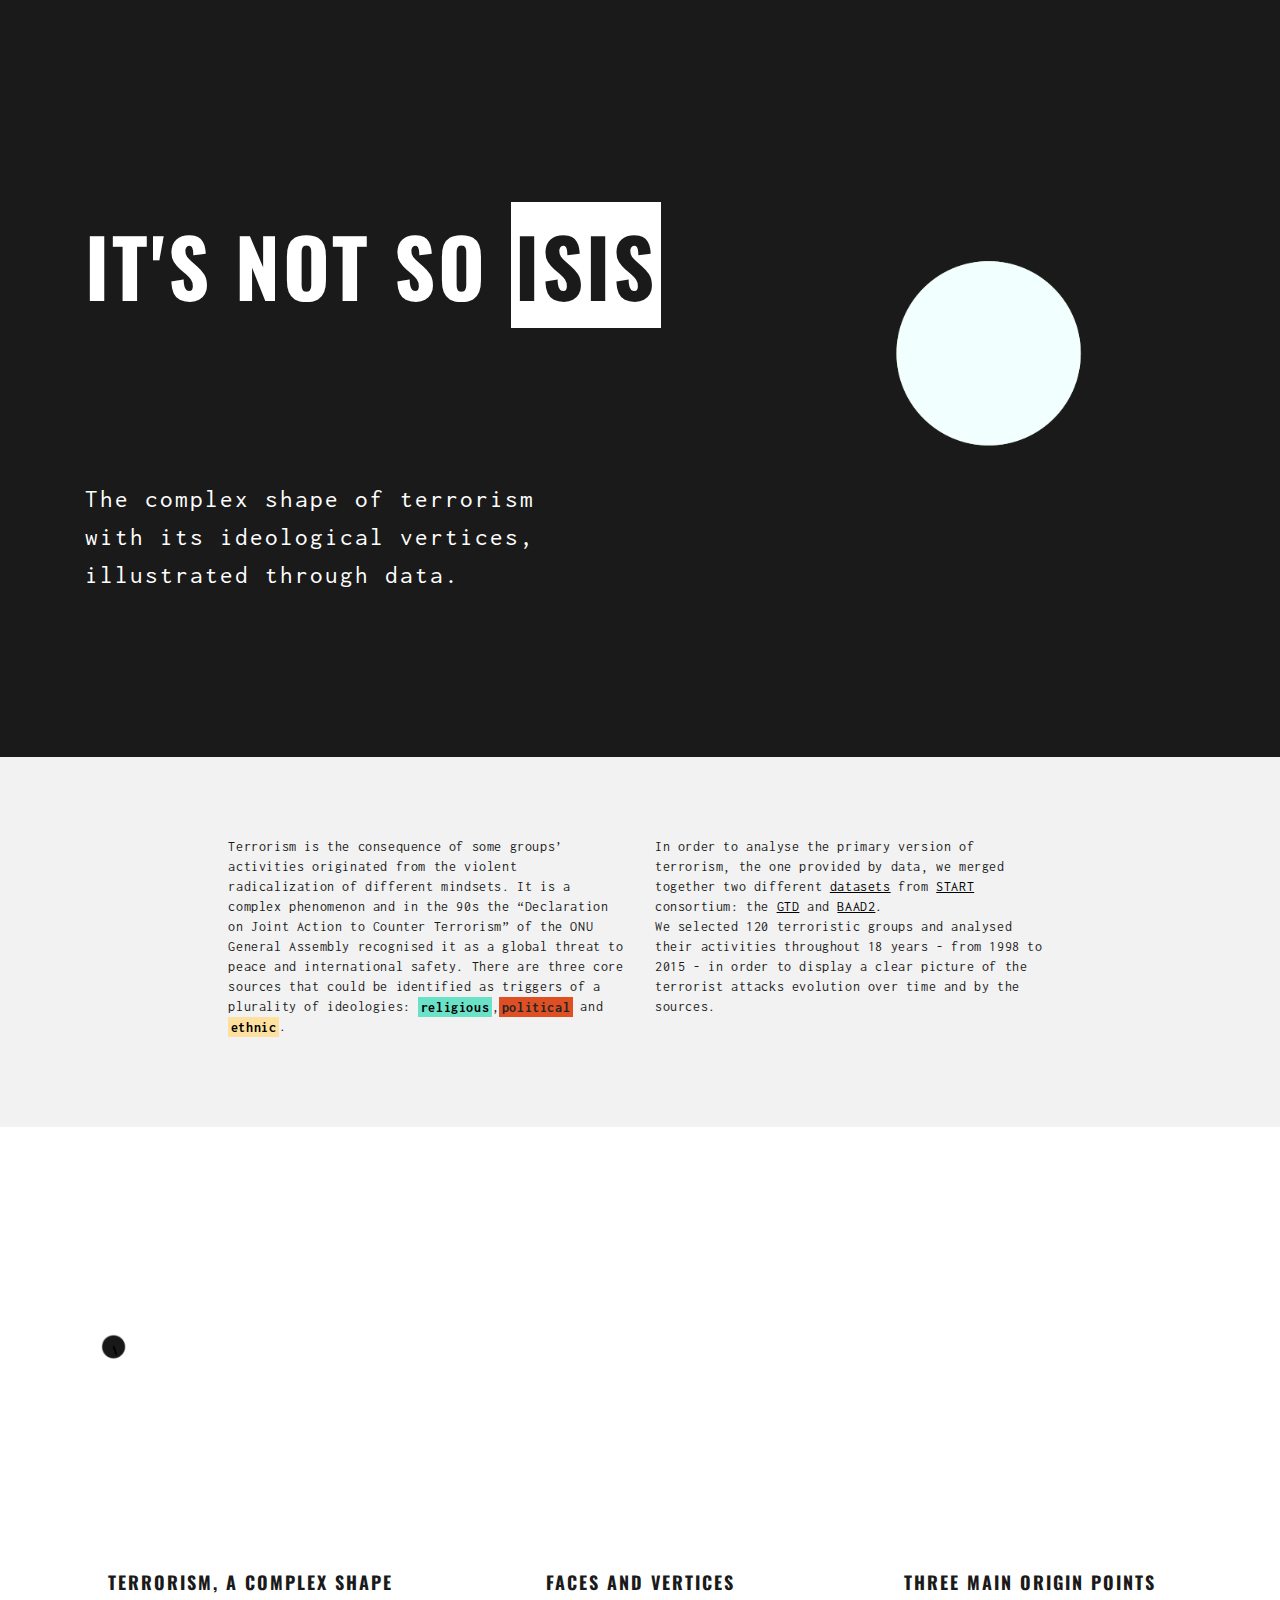
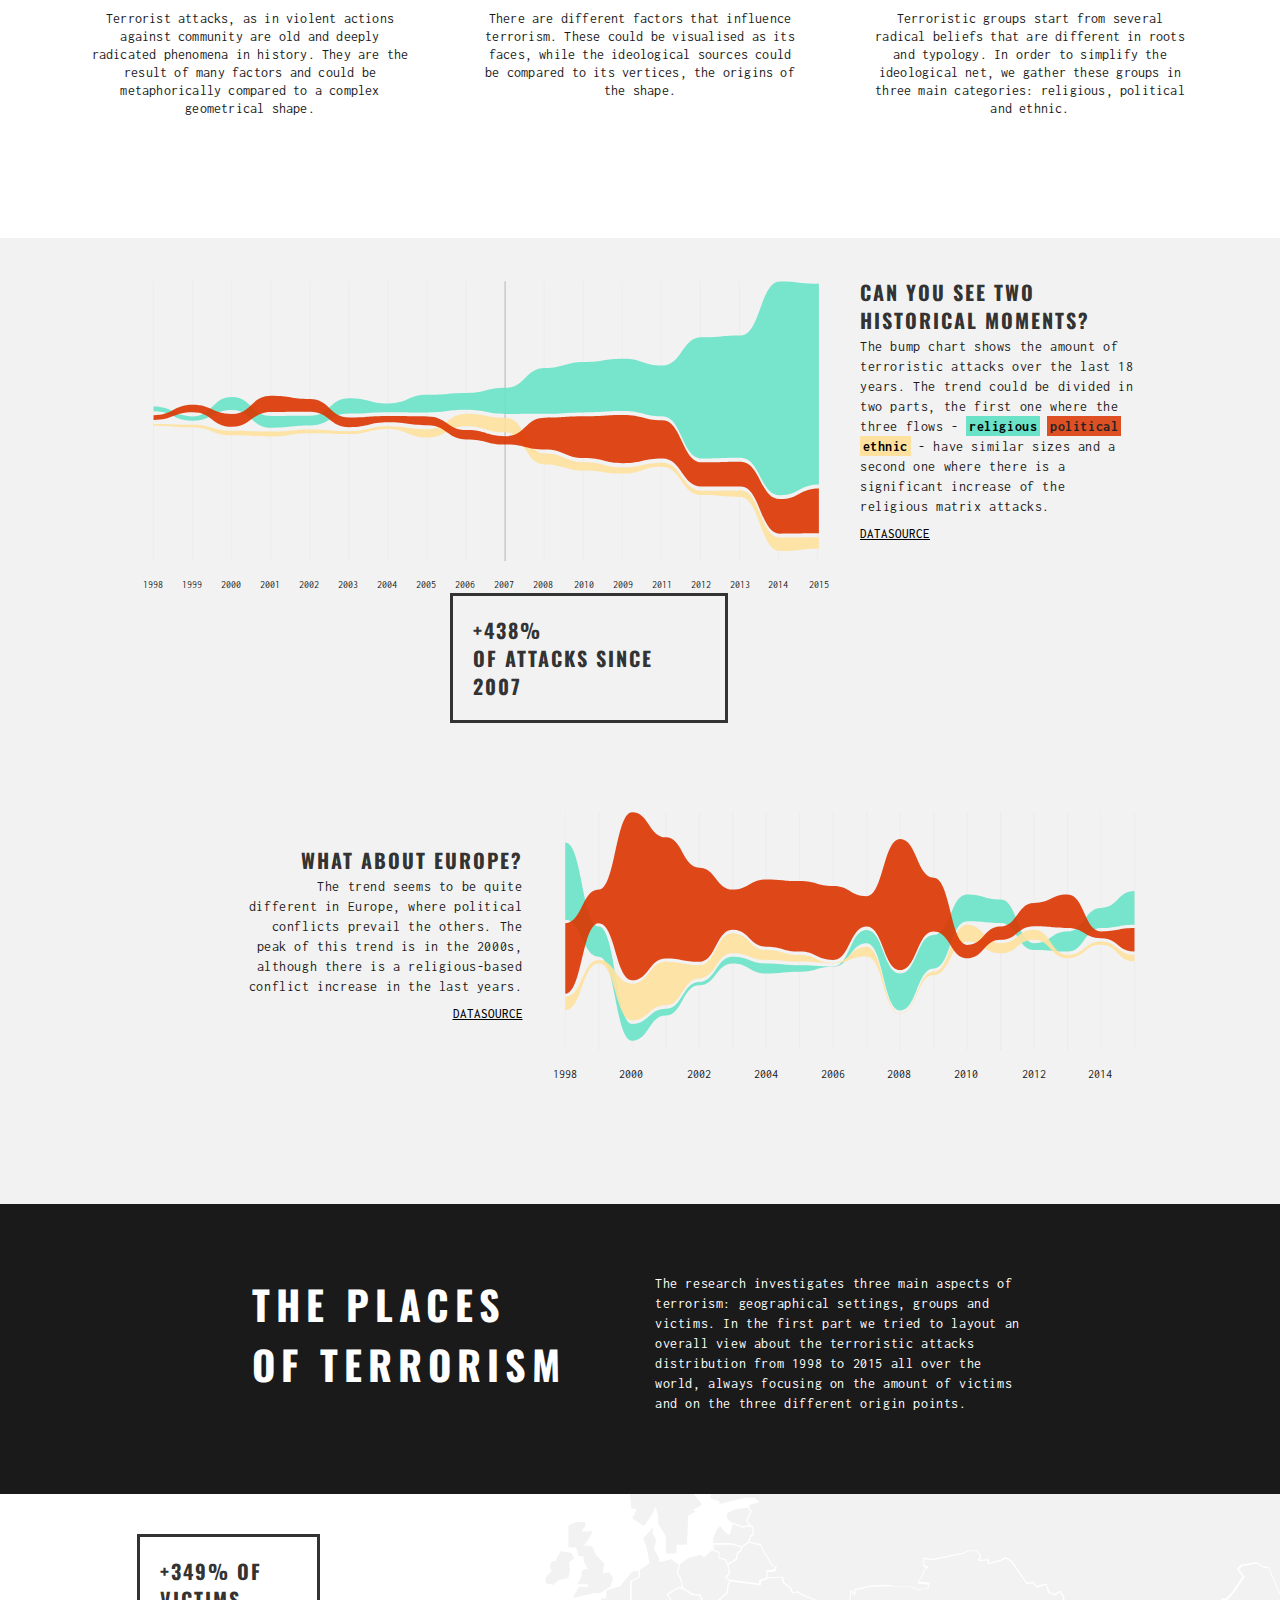
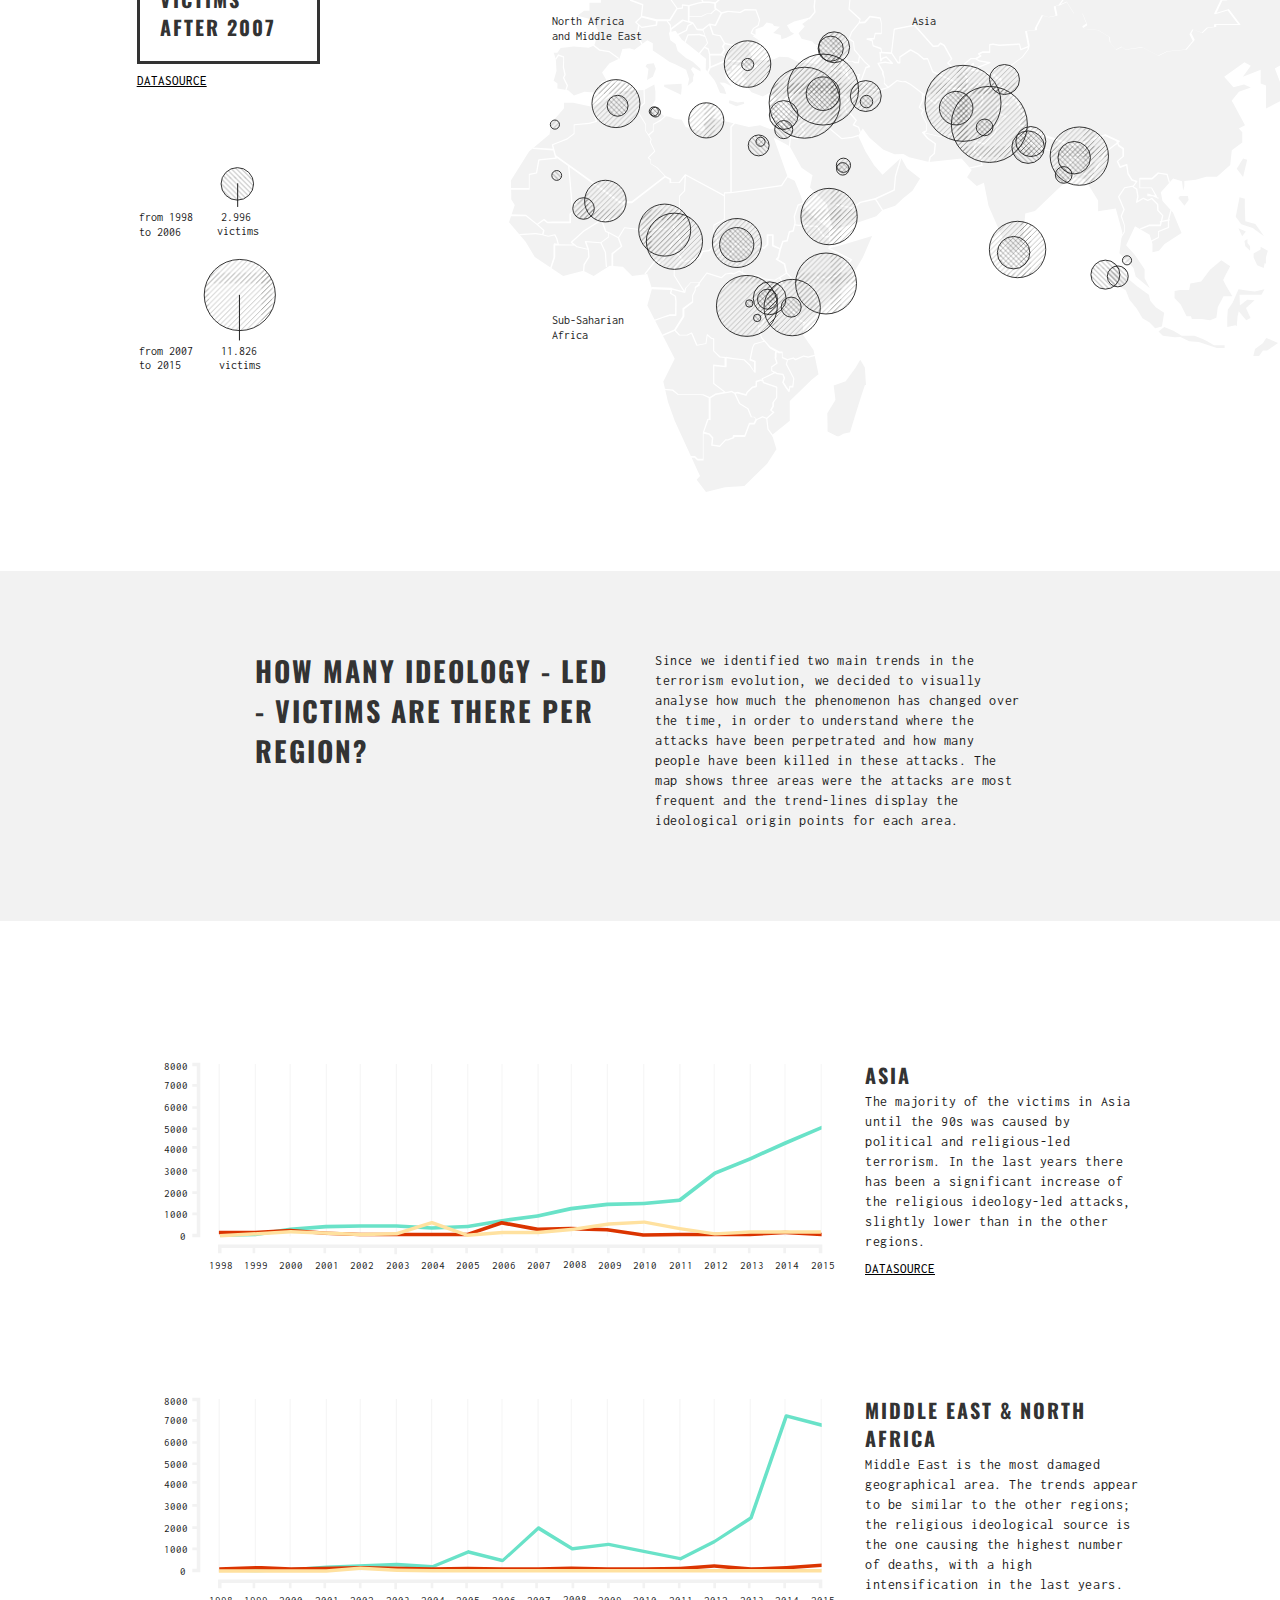
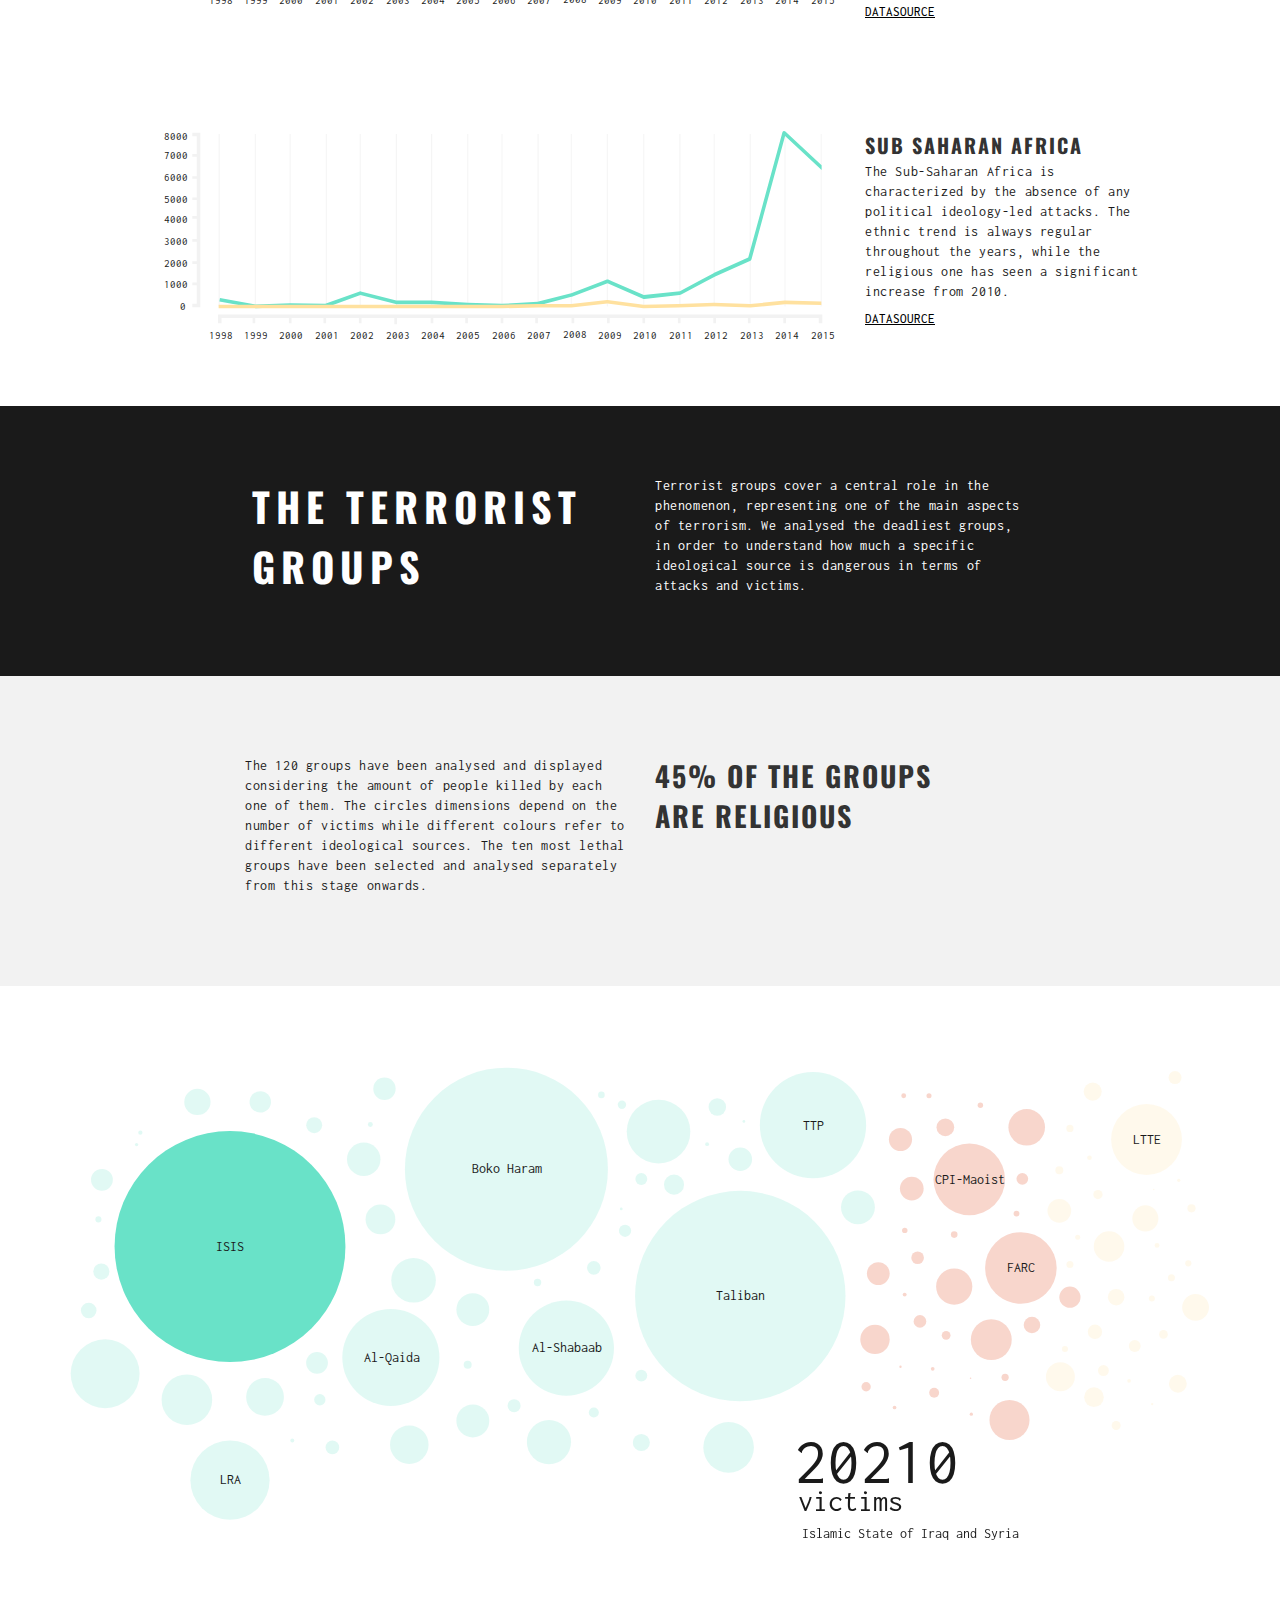
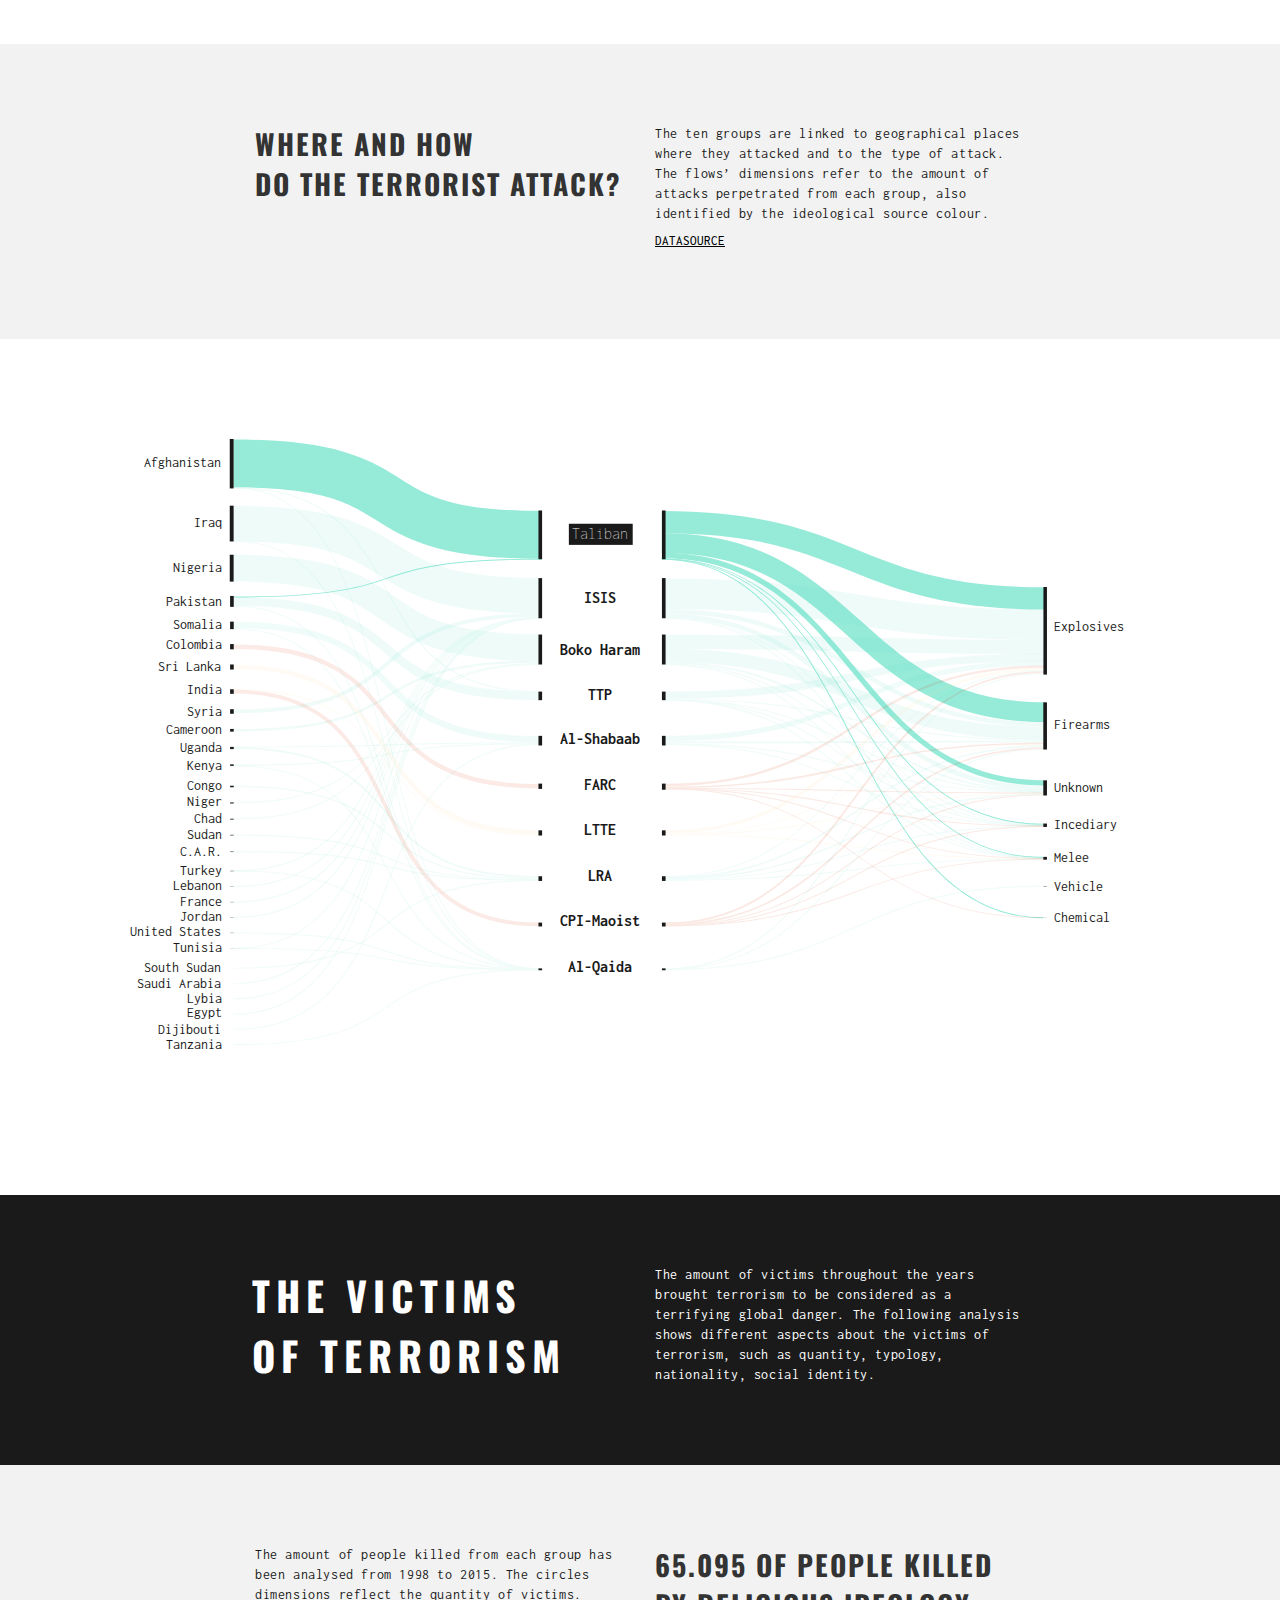
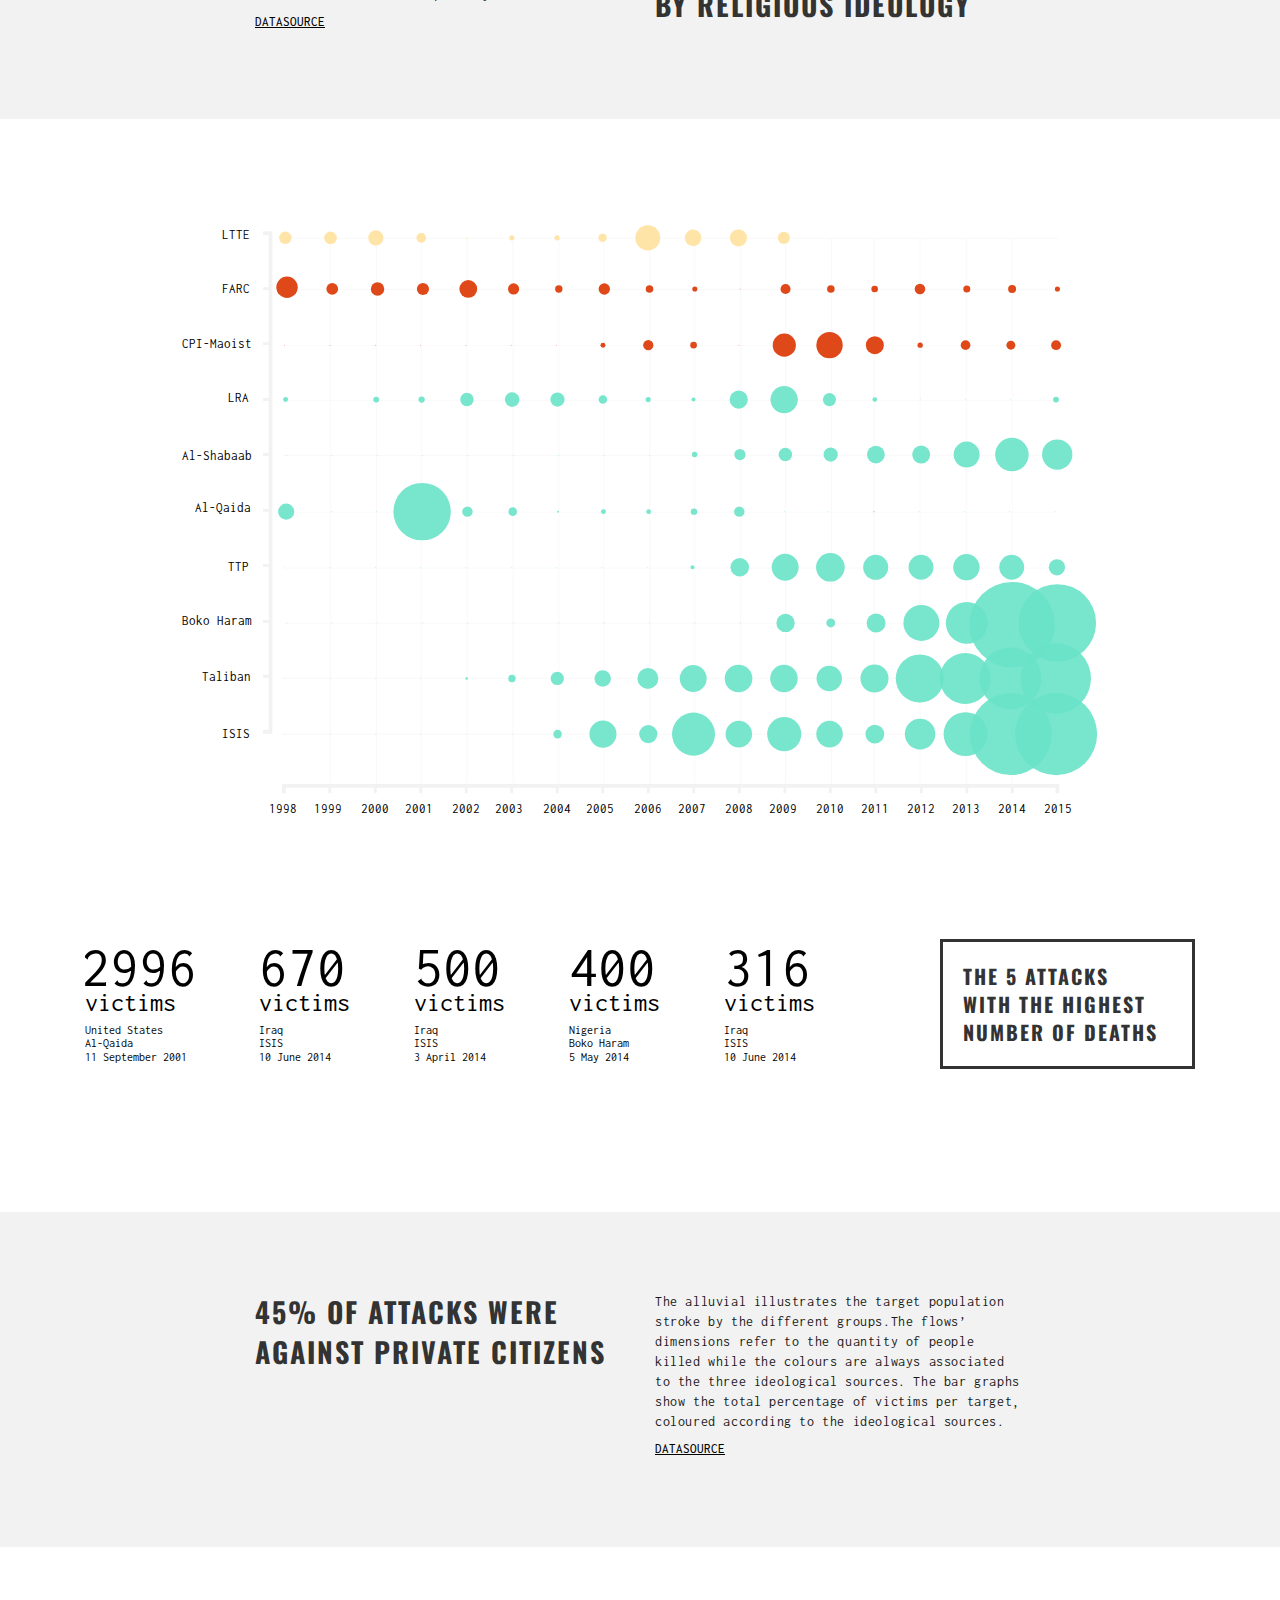
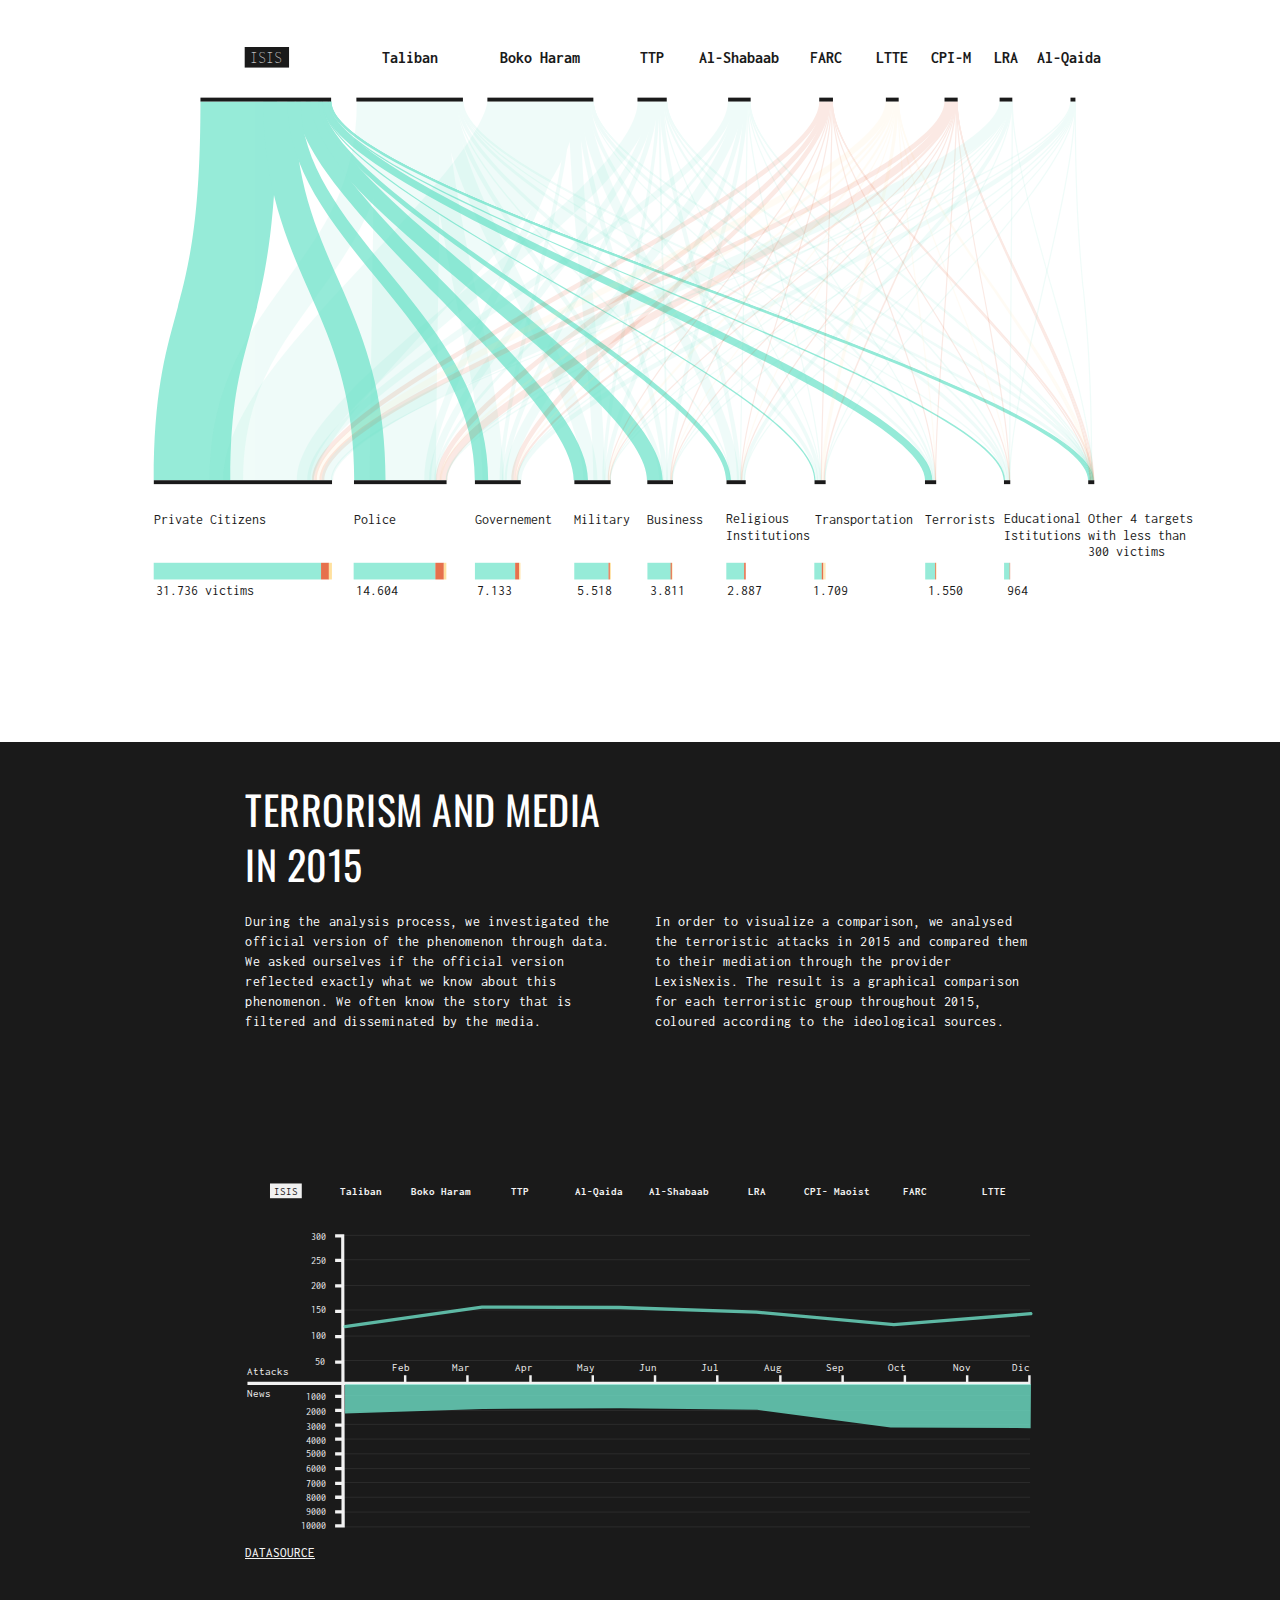
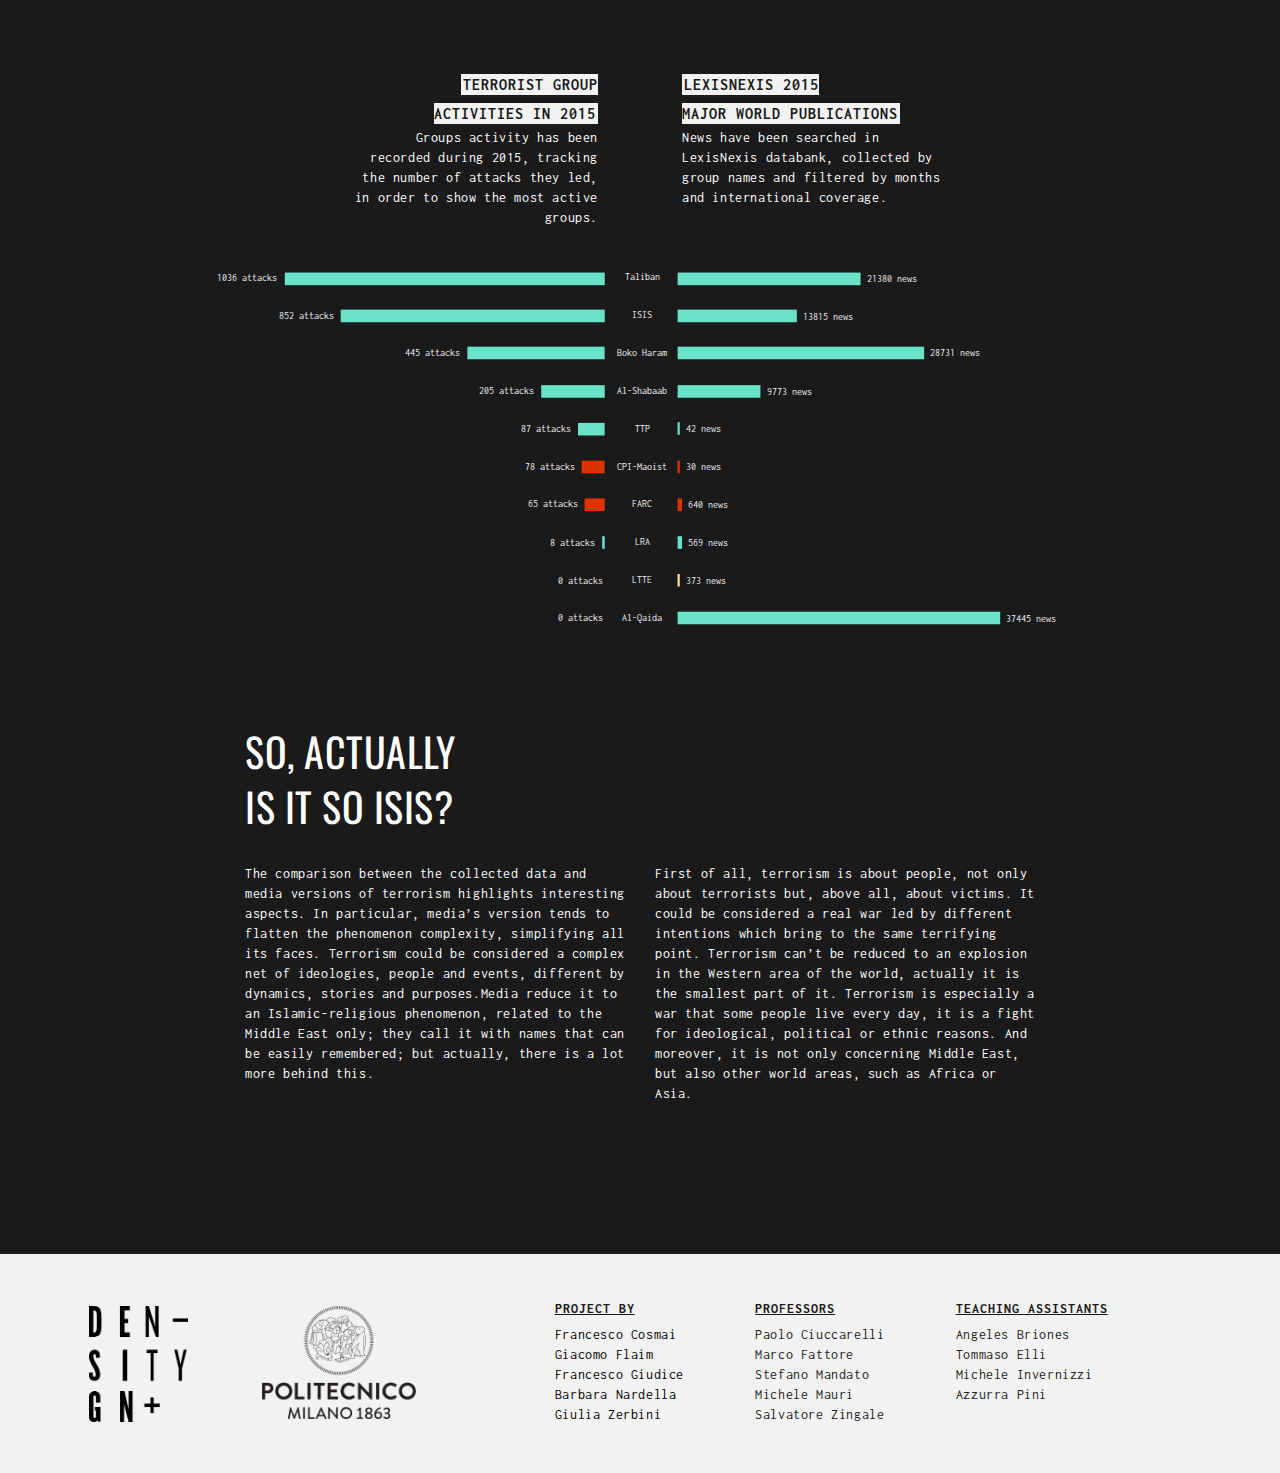
==== commit 31b923b9: "add padding xs" ====
--- a/index.html
+++ b/index.html
@@ -160,224 +160,224 @@
 </div>
 
 <!-- BUMPCHART MONDO -->
-  <div class="container-fluid section-bumpchart">
-    <div class="row" style="margin-bottom: 80px;">            
-      <div class="col-lg-offset-1 col-lg-7 col-md-8 col-sm-offset-0 col-sm-8" >
-        <svg version="1.1" xmlns="http://www.w3.org/2000/svg" xmlns:xlink="http://www.w3.org/1999/xlink" x="0px" y="0px" viewBox="0 0 794.4 359" style="enable-background:new 0 0 794.4 359;" xml:space="preserve">
-            <g id="text">
-            <g>
-              <g id="XMLID_18_">
-                <text transform="matrix(1 0 0 1 -0.2835 357.9316)" class="G01text">1998</text>
-              </g>
-              <g id="XMLID_37_">
-                <text transform="matrix(1 0 0 1 89.991 357.9316)" class="G01text">2000</text>
-              </g>
-              <g id="XMLID_53_">
-                <text transform="matrix(1 0 0 1 44.8537 357.9316)" class="G01text">1999</text>
-              </g>
-              <g id="XMLID_70_">
-                <text transform="matrix(1 0 0 1 135.1282 357.9316)" class="G01text">2001</text>
-              </g>
-              <g id="XMLID_71_">
-                <text transform="matrix(1 0 0 1 225.4027 357.9316)" class="G01text">2003</text>
-              </g>
-              <g id="XMLID_72_">
-                <text transform="matrix(1 0 0 1 315.6772 357.9316)" class="G01text">2005</text>
-              </g>
-              <g id="XMLID_74_">
-                <text transform="matrix(1 0 0 1 405.9518 357.9316)" class="G01text">2007</text>
-              </g>
-              <g id="XMLID_75_">
-                <text transform="matrix(1 0 0 1 543.0876 357.9316)" class="G01text">2009</text>
-              </g>
-              <g id="XMLID_76_">
-                <text transform="matrix(1 0 0 1 588.61 357.9316)" class="G01text">2011</text>
-              </g>
-              <g id="XMLID_77_">
-                <text transform="matrix(1 0 0 1 677.8698 357.9316)" class="G01text">2013</text>
-              </g>
-              <g id="XMLID_78_">
-                <text transform="matrix(1 0 0 1 769.7165 357.9316)" class="G01text">2015</text>
-              </g>
-              <g id="XMLID_38_">
-                <text transform="matrix(1 0 0 1 180.2655 357.9316)" class="G01text">2002</text>
-              </g>
-              <g id="XMLID_39_">
-                <text transform="matrix(1 0 0 1 270.54 357.9316)" class="G01text">2004</text>
-              </g>
-              <g id="XMLID_41_">
-                <text transform="matrix(1 0 0 1 360.8145 357.9316)" class="G01text">2006</text>
-              </g>
-              <g id="XMLID_42_">
-                <text transform="matrix(1 0 0 1 451.089 357.9316)" class="G01text">2008</text>
-              </g>
-              <g id="XMLID_49_">
-                <text transform="matrix(1 0 0 1 498.4577 357.9316)" class="G01text">2010</text>
-              </g>
-              <g id="XMLID_51_">
-                <text transform="matrix(1 0 0 1 633.3962 357.9316)" class="G01text">2012</text>
-              </g>
-              <g id="XMLID_52_">
-                <text transform="matrix(1 0 0 1 722.4997 357.9316)" class="G01text">2014</text>
-              </g>
+<div class="container-fluid section-bumpchart" style="padding:40px">
+  <div class="row" style="margin-bottom: 80px;">            
+    <div class="col-lg-offset-1 col-lg-7 col-md-8 col-sm-offset-0 col-sm-8" >
+      <svg version="1.1" xmlns="http://www.w3.org/2000/svg" xmlns:xlink="http://www.w3.org/1999/xlink" x="0px" y="0px" viewBox="0 0 794.4 359" style="enable-background:new 0 0 794.4 359;" xml:space="preserve">
+          <g id="text">
+          <g>
+            <g id="XMLID_18_">
+              <text transform="matrix(1 0 0 1 -0.2835 357.9316)" class="G01text">1998</text>
             </g>
+            <g id="XMLID_37_">
+              <text transform="matrix(1 0 0 1 89.991 357.9316)" class="G01text">2000</text>
             </g>
-            <g id="assi">
-            <polygon class="G01assi" points="10.2,327 10.2,330 10.2,333 10.2,336 14.2,336 14.2,333 14.2,331 55.2,331 55.2,336 59.2,336
-              59.2,331 100.2,331 100.2,336 104.2,336 104.2,331 145.2,331 145.2,336 149.2,336 149.2,331 190.2,331 190.2,336 194.2,336
-              194.2,331 236.2,331 236.2,336 240.2,336 240.2,331 281.2,331 281.2,336 285.2,336 285.2,331 326.2,331 326.2,336 330.2,336
-              330.2,331 371.2,331 371.2,336 375.2,336 375.2,331 417.2,331 417.2,336 421.2,336 421.2,331 462.2,331 462.2,336 466.2,336
-              466.2,331 507.2,331 507.2,336 511.2,336 511.2,331 552.2,331 552.2,336 556.2,336 556.2,331 598.2,331 598.2,336 602.2,336
-              602.2,331 643.2,331 643.2,336 647.2,336 647.2,331 688.2,331 688.2,336 692.2,336 692.2,331 733.2,331 733.2,336 737.2,336
-              737.2,331 778.2,331 778.2,333 778.2,336 782.2,336 782.2,333 782.2,330 782.2,327 	"/>
+            <g id="XMLID_53_">
+              <text transform="matrix(1 0 0 1 44.8537 357.9316)" class="G01text">1999</text>
             </g>
-            <g id="texture">
-            <g>
-              <line class="G01assiverticali" x1="779.5" y1="3.8" x2="779.5" y2="327.1"/>
-              <line class="G01assiverticali" x1="734.4" y1="327.1" x2="734.4" y2="3.8"/>
-              <line class="G01assiverticali" x1="689.2" y1="3.8" x2="689.2" y2="327.1"/>
-              <line class="G01assiverticali" x1="644.1" y1="327.1" x2="644.1" y2="3.8"/>
-              <line class="G01assiverticali" x1="599" y1="3.8" x2="599" y2="327.1"/>
-              <line class="G01assiverticali" x1="553.8" y1="327.1" x2="553.8" y2="3.8"/>
-              <line class="G01assiverticali" x1="508.7" y1="3.8" x2="508.7" y2="327.1"/>
-              <line class="G01assiverticali" x1="463.5" y1="327.1" x2="463.5" y2="3.8"/>
-              <line class="G01assiverticali" x1="373.3" y1="327.1" x2="373.3" y2="3.8"/>
-              <line class="G01assiverticali2" x1="418.4" y1="3.8" x2="418.4" y2="327.1"/>
-              <line class="G01assiverticali" x1="283" y1="327.1" x2="283" y2="3.8"/>
-              <line class="G01assiverticali" x1="328.1" y1="3.8" x2="328.1" y2="327.1"/>
-              <line class="G01assiverticali" x1="192.7" y1="327.1" x2="192.7" y2="3.8"/>
-              <line class="G01assiverticali" x1="237.9" y1="3.8" x2="237.9" y2="327.1"/>
-              <line class="G01assiverticali" x1="102.4" y1="327.1" x2="102.4" y2="3.8"/>
-              <line class="G01assiverticali" x1="147.6" y1="3.8" x2="147.6" y2="327.1"/>
-              <line class="G01assiverticali" x1="12.2" y1="327.1" x2="12.2" y2="3.8"/>
-              <line class="G01assiverticali" x1="57.3" y1="3.8" x2="57.3" y2="327.1"/>
+            <g id="XMLID_70_">
+              <text transform="matrix(1 0 0 1 135.1282 357.9316)" class="G01text">2001</text>
             </g>
+            <g id="XMLID_71_">
+              <text transform="matrix(1 0 0 1 225.4027 357.9316)" class="G01text">2003</text>
             </g>
-            <g id="flussi">
-            <path id="wrlrel" class="G01flusso_religioso" d="M12.2,148.6c22.6,0,22.6,11.3,45.2,11.3s22.6-22.4,45.2-22.4c22.6,0,22.6,22,45.3,22
-              c22.6,0,22.6-0.2,45.2-0.2s22.6-20.3,45.2-20.3c22.6,0,22.6,6,45.2,6c22.6,0,22.6-10,45.3-10c22.6,0,22.6-2.2,45.2-2.2
-              c22.6,0,22.6-5.9,45.2-5.9c22.6,0,22.6-22.9,45.2-22.9c22.6,0,22.6-6.9,45.3-6.9c22.6,0,22.6-3.7,45.2-3.7s22.6,7.8,45.2,7.8
-              s22.6-32.6,45.2-32.6c22.6,0,22.6-2.2,45.3-2.2c22.6,0,22.6-62.4,45.2-62.4s22.6,2.7,45.2,2.7v232c-22.6,0-22.6,12.3-45.2,12.3
-              s-22.6-43.3-45.2-43.3c-22.6,0-22.6,0.8-45.3,0.8c-22.6,0-22.6-48.7-45.2-48.7s-22.6-6-45.2-6s-22.6,1.5-45.2,1.5
-              c-22.6,0-22.6,1.6-45.3,1.6c-22.6,0-22.6,0.2-45.2,0.2c-22.6,0-22.6-4.8-45.2-4.8c-22.6,0-22.6,3-45.2,3c-22.6,0-22.6-0.3-45.3-0.3
-              c-22.6,0-22.6,1.7-45.2,1.7c-22.6,0-22.6,13.8-45.2,13.8s-22.6,2.5-45.2,2.5c-22.6,0-22.6-20.4-45.3-20.4
-              c-22.6,0-22.6,12.4-45.2,12.4s-22.6-10.9-45.2-10.9V148.6z"/>
-            <path id="wrletn" class="G01flusso_etnico" d="M12.2,168.8c22.6,0,22.6,0.8,45.2,0.8s22.6,7,45.2,7c22.6,0,22.6,0.9,45.3,0.9
-              c22.6,0,22.6-2.5,45.2-2.5s22.6,2,45.2,2c22.6,0,22.6-5.6,45.2-5.6c22.6,0,22.6,3.4,45.3,3.4c22.6,0,22.6-17.9,45.2-17.9
-              c22.6,0,22.6,4.8,45.2,4.8c22.6,0,22.6,41.2,45.2,41.2c22.6,0,22.6,9.9,45.3,9.9c22.6,0,22.6,5.9,45.2,5.9s22.6-5.3,45.2-5.3
-              s22.6,32.3,45.2,32.3c22.6,0,22.6-0.2,45.3-0.2c22.6,0,22.6,54.6,45.2,54.6s22.6-0.4,45.2-0.4v13.1c-22.6,0-22.6,2.7-45.2,2.7
-              S712.7,253,690.1,253c-22.6,0-22.6-2.2-45.3-2.2c-22.6,0-22.6-32.6-45.2-32.6s-22.6,7.8-45.2,7.8s-22.6-3.7-45.2-3.7
-              c-22.6,0-22.6-6.9-45.3-6.9c-22.6,0-22.6-37.1-45.2-37.1c-22.6,0-22.6-7.1-45.2-7.1c-22.6,0-22.6,13.2-45.2,13.2
-              c-22.6,0-22.6-10-45.3-10c-22.6,0-22.6,6-45.2,6c-22.6,0-22.6-1-45.2-1s-22.6,3.7-45.2,3.7c-22.6,0-22.6-1.3-45.3-1.3
-              c-22.6,0-22.6-9.2-45.2-9.2s-22.6-2-45.2-2V168.8z"/>
-            <path id="wrlpol" class="G01flusso_politico" d="M12.2,158.7c22.6,0,22.6-12.1,45.2-12.1s22.6,10.6,45.2,10.6c22.6,0,22.6-21,45.3-21
-              c22.6,0,22.6,3.7,45.2,3.7s22.6,21.4,45.2,21.4c22.6,0,22.6-1.7,45.2-1.7c22.6,0,22.6,0.3,45.3,0.3c22.6,0,22.6,15.8,45.2,15.8
-              c22.6,0,22.6,7.1,45.2,7.1c22.6,0,22.6-21.4,45.2-21.4c22.6,0,22.6-1.6,45.3-1.6c22.6,0,22.6-1.5,45.2-1.5s22.6,6,45.2,6
-              s22.6,48.7,45.2,48.7c22.6,0,22.6-0.8,45.3-0.8c22.6,0,22.6,43.3,45.2,43.3s22.6-12.3,45.2-12.3V295c-22.6,0-22.6,0.4-45.2,0.4
-              s-22.6-54.6-45.2-54.6c-22.6,0-22.6,0.2-45.3,0.2c-22.6,0-22.6-32.3-45.2-32.3s-22.6,5.3-45.2,5.3s-22.6-5.9-45.2-5.9
-              c-22.6,0-22.6-9.9-45.3-9.9c-22.6,0-22.6-5.8-45.2-5.8c-22.6,0-22.6-5.9-45.2-5.9c-22.6,0-22.6-16.3-45.2-16.3
-              c-22.6,0-22.6-3.4-45.3-3.4c-22.6,0-22.6,5.6-45.2,5.6c-22.6,0-22.6-17.9-45.2-17.9s-22.6,0.2-45.2,0.2
-              c-22.6,0-22.6,17.2-45.3,17.2c-22.6,0-22.6-16.8-45.2-16.8s-22.6,8.9-45.2,8.9V158.7z"/>
+            <g id="XMLID_72_">
+              <text transform="matrix(1 0 0 1 315.6772 357.9316)" class="G01text">2005</text>
             </g>
-        </svg>
-      </div>
-      <div class="col-lg-3 col-md-4 col-sm-offset-0 col-sm-4" style="text-align:left;">
-        <h3>Can you see two historical moments?</h3>
-        <p>The bump chart shows the amount of terroristic attacks over the last 18 years. The trend could be divided in two parts, the first one where the three flows - <mark class="religious">religious</mark> <mark class="political">political</mark>                        <mark class="ethnic">ethnic</mark> - have similar sizes and a second one where there is a significant increase of the religious matrix attacks.</p>
-      	<h5><a href="https://figshare.com/s/d5d038238f396582a5c6" target="_blank">Datasource</a></h5>
-      </div>
-      <div class="col-lg-3 col-md-4 col-sm-offset-4 col-sm-4 hidden-sm" style="text-align:left;">
-        	<h3 id="box_small">+438%<br>of attacks since 2007</h3>      
-	</div>
-	</div>
+            <g id="XMLID_74_">
+              <text transform="matrix(1 0 0 1 405.9518 357.9316)" class="G01text">2007</text>
+            </g>
+            <g id="XMLID_75_">
+              <text transform="matrix(1 0 0 1 543.0876 357.9316)" class="G01text">2009</text>
+            </g>
+            <g id="XMLID_76_">
+              <text transform="matrix(1 0 0 1 588.61 357.9316)" class="G01text">2011</text>
+            </g>
+            <g id="XMLID_77_">
+              <text transform="matrix(1 0 0 1 677.8698 357.9316)" class="G01text">2013</text>
+            </g>
+            <g id="XMLID_78_">
+              <text transform="matrix(1 0 0 1 769.7165 357.9316)" class="G01text">2015</text>
+            </g>
+            <g id="XMLID_38_">
+              <text transform="matrix(1 0 0 1 180.2655 357.9316)" class="G01text">2002</text>
+            </g>
+            <g id="XMLID_39_">
+              <text transform="matrix(1 0 0 1 270.54 357.9316)" class="G01text">2004</text>
+            </g>
+            <g id="XMLID_41_">
+              <text transform="matrix(1 0 0 1 360.8145 357.9316)" class="G01text">2006</text>
+            </g>
+            <g id="XMLID_42_">
+              <text transform="matrix(1 0 0 1 451.089 357.9316)" class="G01text">2008</text>
+            </g>
+            <g id="XMLID_49_">
+              <text transform="matrix(1 0 0 1 498.4577 357.9316)" class="G01text">2010</text>
+            </g>
+            <g id="XMLID_51_">
+              <text transform="matrix(1 0 0 1 633.3962 357.9316)" class="G01text">2012</text>
+            </g>
+            <g id="XMLID_52_">
+              <text transform="matrix(1 0 0 1 722.4997 357.9316)" class="G01text">2014</text>
+            </g>
+          </g>
+          </g>
+          <g id="assi">
+          <polygon class="G01assi" points="10.2,327 10.2,330 10.2,333 10.2,336 14.2,336 14.2,333 14.2,331 55.2,331 55.2,336 59.2,336
+            59.2,331 100.2,331 100.2,336 104.2,336 104.2,331 145.2,331 145.2,336 149.2,336 149.2,331 190.2,331 190.2,336 194.2,336
+            194.2,331 236.2,331 236.2,336 240.2,336 240.2,331 281.2,331 281.2,336 285.2,336 285.2,331 326.2,331 326.2,336 330.2,336
+            330.2,331 371.2,331 371.2,336 375.2,336 375.2,331 417.2,331 417.2,336 421.2,336 421.2,331 462.2,331 462.2,336 466.2,336
+            466.2,331 507.2,331 507.2,336 511.2,336 511.2,331 552.2,331 552.2,336 556.2,336 556.2,331 598.2,331 598.2,336 602.2,336
+            602.2,331 643.2,331 643.2,336 647.2,336 647.2,331 688.2,331 688.2,336 692.2,336 692.2,331 733.2,331 733.2,336 737.2,336
+            737.2,331 778.2,331 778.2,333 778.2,336 782.2,336 782.2,333 782.2,330 782.2,327 	"/>
+          </g>
+          <g id="texture">
+          <g>
+            <line class="G01assiverticali" x1="779.5" y1="3.8" x2="779.5" y2="327.1"/>
+            <line class="G01assiverticali" x1="734.4" y1="327.1" x2="734.4" y2="3.8"/>
+            <line class="G01assiverticali" x1="689.2" y1="3.8" x2="689.2" y2="327.1"/>
+            <line class="G01assiverticali" x1="644.1" y1="327.1" x2="644.1" y2="3.8"/>
+            <line class="G01assiverticali" x1="599" y1="3.8" x2="599" y2="327.1"/>
+            <line class="G01assiverticali" x1="553.8" y1="327.1" x2="553.8" y2="3.8"/>
+            <line class="G01assiverticali" x1="508.7" y1="3.8" x2="508.7" y2="327.1"/>
+            <line class="G01assiverticali" x1="463.5" y1="327.1" x2="463.5" y2="3.8"/>
+            <line class="G01assiverticali" x1="373.3" y1="327.1" x2="373.3" y2="3.8"/>
+            <line class="G01assiverticali2" x1="418.4" y1="3.8" x2="418.4" y2="327.1"/>
+            <line class="G01assiverticali" x1="283" y1="327.1" x2="283" y2="3.8"/>
+            <line class="G01assiverticali" x1="328.1" y1="3.8" x2="328.1" y2="327.1"/>
+            <line class="G01assiverticali" x1="192.7" y1="327.1" x2="192.7" y2="3.8"/>
+            <line class="G01assiverticali" x1="237.9" y1="3.8" x2="237.9" y2="327.1"/>
+            <line class="G01assiverticali" x1="102.4" y1="327.1" x2="102.4" y2="3.8"/>
+            <line class="G01assiverticali" x1="147.6" y1="3.8" x2="147.6" y2="327.1"/>
+            <line class="G01assiverticali" x1="12.2" y1="327.1" x2="12.2" y2="3.8"/>
+            <line class="G01assiverticali" x1="57.3" y1="3.8" x2="57.3" y2="327.1"/>
+          </g>
+          </g>
+          <g id="flussi">
+          <path id="wrlrel" class="G01flusso_religioso" d="M12.2,148.6c22.6,0,22.6,11.3,45.2,11.3s22.6-22.4,45.2-22.4c22.6,0,22.6,22,45.3,22
+            c22.6,0,22.6-0.2,45.2-0.2s22.6-20.3,45.2-20.3c22.6,0,22.6,6,45.2,6c22.6,0,22.6-10,45.3-10c22.6,0,22.6-2.2,45.2-2.2
+            c22.6,0,22.6-5.9,45.2-5.9c22.6,0,22.6-22.9,45.2-22.9c22.6,0,22.6-6.9,45.3-6.9c22.6,0,22.6-3.7,45.2-3.7s22.6,7.8,45.2,7.8
+            s22.6-32.6,45.2-32.6c22.6,0,22.6-2.2,45.3-2.2c22.6,0,22.6-62.4,45.2-62.4s22.6,2.7,45.2,2.7v232c-22.6,0-22.6,12.3-45.2,12.3
+            s-22.6-43.3-45.2-43.3c-22.6,0-22.6,0.8-45.3,0.8c-22.6,0-22.6-48.7-45.2-48.7s-22.6-6-45.2-6s-22.6,1.5-45.2,1.5
+            c-22.6,0-22.6,1.6-45.3,1.6c-22.6,0-22.6,0.2-45.2,0.2c-22.6,0-22.6-4.8-45.2-4.8c-22.6,0-22.6,3-45.2,3c-22.6,0-22.6-0.3-45.3-0.3
+            c-22.6,0-22.6,1.7-45.2,1.7c-22.6,0-22.6,13.8-45.2,13.8s-22.6,2.5-45.2,2.5c-22.6,0-22.6-20.4-45.3-20.4
+            c-22.6,0-22.6,12.4-45.2,12.4s-22.6-10.9-45.2-10.9V148.6z"/>
+          <path id="wrletn" class="G01flusso_etnico" d="M12.2,168.8c22.6,0,22.6,0.8,45.2,0.8s22.6,7,45.2,7c22.6,0,22.6,0.9,45.3,0.9
+            c22.6,0,22.6-2.5,45.2-2.5s22.6,2,45.2,2c22.6,0,22.6-5.6,45.2-5.6c22.6,0,22.6,3.4,45.3,3.4c22.6,0,22.6-17.9,45.2-17.9
+            c22.6,0,22.6,4.8,45.2,4.8c22.6,0,22.6,41.2,45.2,41.2c22.6,0,22.6,9.9,45.3,9.9c22.6,0,22.6,5.9,45.2,5.9s22.6-5.3,45.2-5.3
+            s22.6,32.3,45.2,32.3c22.6,0,22.6-0.2,45.3-0.2c22.6,0,22.6,54.6,45.2,54.6s22.6-0.4,45.2-0.4v13.1c-22.6,0-22.6,2.7-45.2,2.7
+            S712.7,253,690.1,253c-22.6,0-22.6-2.2-45.3-2.2c-22.6,0-22.6-32.6-45.2-32.6s-22.6,7.8-45.2,7.8s-22.6-3.7-45.2-3.7
+            c-22.6,0-22.6-6.9-45.3-6.9c-22.6,0-22.6-37.1-45.2-37.1c-22.6,0-22.6-7.1-45.2-7.1c-22.6,0-22.6,13.2-45.2,13.2
+            c-22.6,0-22.6-10-45.3-10c-22.6,0-22.6,6-45.2,6c-22.6,0-22.6-1-45.2-1s-22.6,3.7-45.2,3.7c-22.6,0-22.6-1.3-45.3-1.3
+            c-22.6,0-22.6-9.2-45.2-9.2s-22.6-2-45.2-2V168.8z"/>
+          <path id="wrlpol" class="G01flusso_politico" d="M12.2,158.7c22.6,0,22.6-12.1,45.2-12.1s22.6,10.6,45.2,10.6c22.6,0,22.6-21,45.3-21
+            c22.6,0,22.6,3.7,45.2,3.7s22.6,21.4,45.2,21.4c22.6,0,22.6-1.7,45.2-1.7c22.6,0,22.6,0.3,45.3,0.3c22.6,0,22.6,15.8,45.2,15.8
+            c22.6,0,22.6,7.1,45.2,7.1c22.6,0,22.6-21.4,45.2-21.4c22.6,0,22.6-1.6,45.3-1.6c22.6,0,22.6-1.5,45.2-1.5s22.6,6,45.2,6
+            s22.6,48.7,45.2,48.7c22.6,0,22.6-0.8,45.3-0.8c22.6,0,22.6,43.3,45.2,43.3s22.6-12.3,45.2-12.3V295c-22.6,0-22.6,0.4-45.2,0.4
+            s-22.6-54.6-45.2-54.6c-22.6,0-22.6,0.2-45.3,0.2c-22.6,0-22.6-32.3-45.2-32.3s-22.6,5.3-45.2,5.3s-22.6-5.9-45.2-5.9
+            c-22.6,0-22.6-9.9-45.3-9.9c-22.6,0-22.6-5.8-45.2-5.8c-22.6,0-22.6-5.9-45.2-5.9c-22.6,0-22.6-16.3-45.2-16.3
+            c-22.6,0-22.6-3.4-45.3-3.4c-22.6,0-22.6,5.6-45.2,5.6c-22.6,0-22.6-17.9-45.2-17.9s-22.6,0.2-45.2,0.2
+            c-22.6,0-22.6,17.2-45.3,17.2c-22.6,0-22.6-16.8-45.2-16.8s-22.6,8.9-45.2,8.9V158.7z"/>
+          </g>
+      </svg>
+    </div>
+    <div class="col-lg-3 col-md-4 col-sm-offset-0 col-sm-4" style="text-align:left;">
+      <h3>Can you see two historical moments?</h3>
+      <p>The bump chart shows the amount of terroristic attacks over the last 18 years. The trend could be divided in two parts, the first one where the three flows - <mark class="religious">religious</mark> <mark class="political">political</mark>                        <mark class="ethnic">ethnic</mark> - have similar sizes and a second one where there is a significant increase of the religious matrix attacks.</p>
+      <h5><a href="https://figshare.com/s/d5d038238f396582a5c6" target="_blank">Datasource</a></h5>
+    </div>
+    <div class="col-lg-3 col-md-4 col-sm-offset-4 col-sm-4 hidden-sm" style="text-align:left;">
+        <h3 id="box_small">+438%<br>of attacks since 2007</h3>      
+    </div>
+  </div>
 <!-- BUMPCHART EUROPE -->
-		<div id='europa'>
-      <div class ="col-lg-offset-2 col-lg-3 col-md-offset-1 col-md-4 col-sm-offset-0 col-sm-4" style="padding-top:40px;">
-        <h3>What about Europe?</h3>
-        <p>The trend seems to be quite different in Europe, where political conflicts prevail the others. The peak of this trend is in the 2000s, although there is a religious-based conflict increase in the last years.</p>
-        <h5><a href="https://figshare.com/s/d5d038238f396582a5c6" target="_blank">Datasource</a></h5>
-      </div>
-      <div class="col-lg-6 col-md-7 col-sm-8">
-        <svg version="1.1" xmlns="http://www.w3.org/2000/svg" xmlns:xlink="http://www.w3.org/1999/xlink" x="0px" y="0px" viewBox="0 0 585.7 273" style="enable-background:new 0 0 585.7 273;" xml:space="preserve">
-          <g id="text">
-            <g>
-              <text id="XMLID_98_" transform="matrix(1 0 0 1 -0.1169 271.8501)" class="G01text">1998</text>
-              <text id="XMLID_97_" transform="matrix(1 0 0 1 65.8831 271.8501)" class="G01text">2000</text>
-              <text id="XMLID_79_" transform="matrix(1 0 0 1 133.8831 271.8501)" class="G01text">2002</text>
-              <text id="XMLID_73_" transform="matrix(1 0 0 1 200.8831 271.8501)" class="G01text">2004</text>
-              <text id="XMLID_69_" transform="matrix(1 0 0 1 267.8831 271.8501)" class="G01text">2006</text>
-              <text id="XMLID_67_" transform="matrix(1 0 0 1 334.8831 271.8501)" class="G01text">2008</text>
-              <text id="XMLID_66_" transform="matrix(1 0 0 1 401.8831 271.8501)" class="G01text">2010</text>
-              <text id="XMLID_65_" transform="matrix(1 0 0 1 469.8831 271.8501)" class="G01text">2012</text>
-              <text id="XMLID_64_" transform="matrix(1 0 0 1 535.8831 271.8501)" class="G01text">2014</text>
-            </g>
-            </g>  
-            <g id="assi">
-            <polygon class="G01assi" points="10.3,245 10.3,247 10.3,250 10.3,253 14.3,253 14.3,250 14.3,249 44.3,249 44.3,252 44.3,253
-              48.3,253 48.3,252 48.3,249 76.3,249 76.3,252 76.3,253 80.3,253 80.3,252 80.3,249 110.3,249 110.3,252 110.3,253 114.3,253
-              114.3,252 114.3,249 144.3,249 144.3,252 144.3,253 148.3,253 148.3,252 148.3,249 178.3,249 178.3,252 178.3,253 182.3,253
-              182.3,252 182.3,249 211.3,249 211.3,252 211.3,253 215.3,253 215.3,252 215.3,249 245.3,249 245.3,252 245.3,253 249.3,253
-              249.3,252 249.3,249 278.3,249 278.3,252 278.3,253 282.3,253 282.3,252 282.3,249 312.3,249 312.3,252 312.3,253 316.3,253
-              316.3,252 316.3,249 345.3,249 345.3,252 345.3,253 349.3,253 349.3,252 349.3,249 379.3,249 379.3,252 379.3,253 383.3,253
-              383.3,252 383.3,249 412.3,249 412.3,252 412.3,253 416.3,253 416.3,252 416.3,249 446.3,249 446.3,252 446.3,253 450.3,253
-              450.3,252 450.3,249 480.3,249 480.3,252 480.3,253 484.3,253 484.3,252 484.3,249 514.3,249 514.3,252 514.3,253 518.3,253
-              518.3,252 518.3,249 546.3,249 546.3,252 546.3,253 550.3,253 550.3,252 550.3,249 580.3,249 580.3,250 580.3,253 584.3,253
-              584.3,250 584.3,247 584.3,245 	"/>
-            </g>
-            <g id="texture">
-            <g>
-              <line class="G01assiverticali" x1="548.8" y1="244.3" x2="548.8" y2="6.3"/>
-              <line class="G01assiverticali" x1="582.3" y1="6.3" x2="582.3" y2="244.3"/>
-              <line class="G01assiverticali" x1="481.7" y1="244.3" x2="481.7" y2="6.3"/>
-              <line class="G01assiverticali" x1="515.3" y1="6.3" x2="515.3" y2="244.3"/>
-              <line class="G01assiverticali" x1="414.7" y1="244.3" x2="414.7" y2="6.3"/>
-              <line class="G01assiverticali" x1="448.2" y1="6.3" x2="448.2" y2="244.3"/>
-              <line class="G01assiverticali" x1="347.6" y1="244.3" x2="347.6" y2="6.3"/>
-              <line class="G01assiverticali" x1="381.2" y1="6.3" x2="381.2" y2="244.3"/>
-              <line class="G01assiverticali" x1="280.6" y1="244.3" x2="280.6" y2="6.3"/>
-              <line class="G01assiverticali" x1="314.1" y1="6.3" x2="314.1" y2="244.3"/>
-              <line class="G01assiverticali" x1="213.5" y1="244.3" x2="213.5" y2="6.3"/>
-              <line class="G01assiverticali" x1="247" y1="6.3" x2="247" y2="244.3"/>
-              <line class="G01assiverticali" x1="146.5" y1="244.3" x2="146.5" y2="6.3"/>
-              <line class="G01assiverticali" x1="180" y1="6.3" x2="180" y2="244.3"/>
-              <line class="G01assiverticali" x1="79.4" y1="244.3" x2="79.4" y2="6.3"/>
-              <line class="G01assiverticali" x1="112.9" y1="6.3" x2="112.9" y2="244.3"/>
-              <line class="G01assiverticali" x1="12.3" y1="244.3" x2="12.3" y2="6.3"/>
-              <line class="G01assiverticali" x1="45.9" y1="6.3" x2="45.9" y2="244.3"/>
-            </g>
-            </g>
-            <g id="flussi">
-            <path id="eurel" class="G01flusso_religioso" d="M12.3,36.5c16.8,0,16.8,84.1,33.5,84.1s16.8,97.6,33.5,97.6c16.8,0,16.8-15.1,33.6-15.1
-              c16.8,0,16.8-26.9,33.5-26.9s16.8-25.2,33.5-25.2s16.8,6.7,33.5,6.7c16.8,0,16.8,1.7,33.6,1.7c16.8,0,16.8,1.2,33.5,1.2
-              s16.8-36.5,33.5-36.5c16.8,0,16.8,43.7,33.5,43.7c16.8,0,16.8-38.7,33.6-38.7c16.8,0,16.8-40.4,33.5-40.4c16.8,0,16.8,5,33.5,5
-              c16.8,0,16.8,43.7,33.5,43.7c16.8,0,16.8-11.8,33.6-11.8c16.8,0,16.8-23.6,33.5-23.6s16.8-16.8,33.5-16.8v33.6
-              c-16.8,0-16.8,3.4-33.5,3.4s-16.8,23.6-33.5,23.6c-16.8,0-16.8-1.7-33.6-1.7c-16.8,0-16.8-26.9-33.5-26.9
-              c-16.8,0-16.8-1.7-33.5-1.7c-16.8,0-16.8,47.1-33.5,47.1c-16.8,0-16.8,42.1-33.6,42.1c-16.8,0-16.8-67.3-33.5-67.3
-              c-16.8,0-16.8,23.6-33.5,23.6s-16.8,5-33.5,5c-16.8,0-16.8,1.7-33.6,1.7c-16.8,0-16.8-10.1-33.5-10.1s-16.8,21.9-33.5,21.9
-              s-16.8,30.3-33.5,30.3c-16.8,0-16.8,25.2-33.6,25.2c-16.8,0-16.8-84.1-33.5-84.1s-16.8-37-33.5-37V36.5z"/>
-            <path id="euetn" class="G01flusso_etnico" d="M12.3,191.3c16.8,0,16.8-37,33.5-37s16.8,23.6,33.5,23.6c16.8,0,16.8-21.9,33.6-21.9
-              c16.8,0,16.8,3.4,33.5,3.4s16.8-32,33.5-32s16.8,16.8,33.5,16.8c16.8,0,16.8,5,33.6,5c16.8,0,16.8,7.9,33.5,7.9
-              s16.8-16.3,33.5-16.3c16.8,0,16.8,66.8,33.5,66.8c16.8,0,16.8-41.6,33.6-41.6c16.8,0,16.8-47.1,33.5-47.1
-              c16.8,0,16.8,18.5,33.5,18.5c16.8,0,16.8-13.5,33.5-13.5c16.8,0,16.8,25.2,33.6,25.2c16.8,0,16.8-13.5,33.5-13.5
-              s16.8,13.5,33.5,13.5v6.7c-16.8,0-16.8-16.8-33.5-16.8s-16.8,13.5-33.5,13.5c-16.8,0-16.8-18.5-33.6-18.5
-              c-16.8,0-16.8,13.5-33.5,13.5c-16.8,0-16.8-11.8-33.5-11.8c-16.8,0-16.8,33.6-33.5,33.6c-16.8,0-16.8,38.7-33.6,38.7
-              c-16.8,0-16.8-57.2-33.5-57.2c-16.8,0-16.8,6.7-33.5,6.7s-16.8-1.7-33.5-1.7c-16.8,0-16.8-1.7-33.6-1.7c-16.8,0-16.8-6.7-33.5-6.7
-              s-16.8,25.2-33.5,25.2s-16.8,26.9-33.5,26.9c-16.8,0-16.8,15.1-33.6,15.1c-16.8,0-16.8-57.2-33.5-57.2s-16.8,47.1-33.5,47.1V191.3z
-              "/>
-            <path id="eupol" class="G01flusso_politico" d="M12.3,117.3c16.8,0,16.8-33.6,33.5-33.6S62.6,6.2,79.3,6.2c16.8,0,16.8,25.2,33.6,25.2
-              c16.8,0,16.8,30.3,33.5,30.3s16.8,21.9,33.5,21.9s16.8-10.1,33.5-10.1c16.8,0,16.8,1.7,33.6,1.7c16.8,0,16.8,5,33.5,5
-              s16.8,10.1,33.5,10.1c16.8,0,16.8-57.2,33.5-57.2c16.8,0,16.8,38.7,33.6,38.7c16.8,0,16.8,67.3,33.5,67.3
-              c16.8,0,16.8-18.5,33.5-18.5c16.8,0,16.8-23.6,33.5-23.6c16.8,0,16.8-8.4,33.6-8.4c16.8,0,16.8,37,33.5,37s16.8-3.4,33.5-3.4v23.6
-              c-16.8,0-16.8-13.5-33.5-13.5s-16.8-10.1-33.5-10.1c-16.8,0-16.8-1.7-33.6-1.7c-16.8,0-16.8,13.5-33.5,13.5
-              c-16.8,0-16.8,18.5-33.5,18.5c-16.8,0-16.8-26.9-33.5-26.9c-16.8,0-16.8,38.7-33.6,38.7c-16.8,0-16.8-43.7-33.5-43.7
-              c-16.8,0-16.8,33.6-33.5,33.6s-16.8-8.4-33.5-8.4c-16.8,0-16.8-5-33.6-5c-16.8,0-16.8-16.8-33.5-16.8s-16.8,32-33.5,32
-              s-16.8-3.4-33.5-3.4c-16.8,0-16.8,21.9-33.6,21.9c-16.8,0-16.8-57.2-33.5-57.2s-16.8,70.7-33.5,70.7V117.3z"/>
-            </g>
-        </svg>
-      </div>
-		</div>
+  <div class="row" id='europa'>
+    <div class ="col-lg-offset-2 col-lg-3 col-md-offset-1 col-md-4 col-sm-offset-0 col-sm-4" style="padding-top:40px;">
+      <h3>What about Europe?</h3>
+      <p>The trend seems to be quite different in Europe, where political conflicts prevail the others. The peak of this trend is in the 2000s, although there is a religious-based conflict increase in the last years.</p>
+      <h5><a href="https://figshare.com/s/d5d038238f396582a5c6" target="_blank">Datasource</a></h5>
+    </div>
+    <div class="col-lg-6 col-md-7 col-sm-8">
+      <svg version="1.1" xmlns="http://www.w3.org/2000/svg" xmlns:xlink="http://www.w3.org/1999/xlink" x="0px" y="0px" viewBox="0 0 585.7 273" style="enable-background:new 0 0 585.7 273;" xml:space="preserve">
+        <g id="text">
+          <g>
+            <text id="XMLID_98_" transform="matrix(1 0 0 1 -0.1169 271.8501)" class="G01text">1998</text>
+            <text id="XMLID_97_" transform="matrix(1 0 0 1 65.8831 271.8501)" class="G01text">2000</text>
+            <text id="XMLID_79_" transform="matrix(1 0 0 1 133.8831 271.8501)" class="G01text">2002</text>
+            <text id="XMLID_73_" transform="matrix(1 0 0 1 200.8831 271.8501)" class="G01text">2004</text>
+            <text id="XMLID_69_" transform="matrix(1 0 0 1 267.8831 271.8501)" class="G01text">2006</text>
+            <text id="XMLID_67_" transform="matrix(1 0 0 1 334.8831 271.8501)" class="G01text">2008</text>
+            <text id="XMLID_66_" transform="matrix(1 0 0 1 401.8831 271.8501)" class="G01text">2010</text>
+            <text id="XMLID_65_" transform="matrix(1 0 0 1 469.8831 271.8501)" class="G01text">2012</text>
+            <text id="XMLID_64_" transform="matrix(1 0 0 1 535.8831 271.8501)" class="G01text">2014</text>
+          </g>
+          </g>  
+          <g id="assi">
+          <polygon class="G01assi" points="10.3,245 10.3,247 10.3,250 10.3,253 14.3,253 14.3,250 14.3,249 44.3,249 44.3,252 44.3,253
+            48.3,253 48.3,252 48.3,249 76.3,249 76.3,252 76.3,253 80.3,253 80.3,252 80.3,249 110.3,249 110.3,252 110.3,253 114.3,253
+            114.3,252 114.3,249 144.3,249 144.3,252 144.3,253 148.3,253 148.3,252 148.3,249 178.3,249 178.3,252 178.3,253 182.3,253
+            182.3,252 182.3,249 211.3,249 211.3,252 211.3,253 215.3,253 215.3,252 215.3,249 245.3,249 245.3,252 245.3,253 249.3,253
+            249.3,252 249.3,249 278.3,249 278.3,252 278.3,253 282.3,253 282.3,252 282.3,249 312.3,249 312.3,252 312.3,253 316.3,253
+            316.3,252 316.3,249 345.3,249 345.3,252 345.3,253 349.3,253 349.3,252 349.3,249 379.3,249 379.3,252 379.3,253 383.3,253
+            383.3,252 383.3,249 412.3,249 412.3,252 412.3,253 416.3,253 416.3,252 416.3,249 446.3,249 446.3,252 446.3,253 450.3,253
+            450.3,252 450.3,249 480.3,249 480.3,252 480.3,253 484.3,253 484.3,252 484.3,249 514.3,249 514.3,252 514.3,253 518.3,253
+            518.3,252 518.3,249 546.3,249 546.3,252 546.3,253 550.3,253 550.3,252 550.3,249 580.3,249 580.3,250 580.3,253 584.3,253
+            584.3,250 584.3,247 584.3,245 	"/>
+          </g>
+          <g id="texture">
+          <g>
+            <line class="G01assiverticali" x1="548.8" y1="244.3" x2="548.8" y2="6.3"/>
+            <line class="G01assiverticali" x1="582.3" y1="6.3" x2="582.3" y2="244.3"/>
+            <line class="G01assiverticali" x1="481.7" y1="244.3" x2="481.7" y2="6.3"/>
+            <line class="G01assiverticali" x1="515.3" y1="6.3" x2="515.3" y2="244.3"/>
+            <line class="G01assiverticali" x1="414.7" y1="244.3" x2="414.7" y2="6.3"/>
+            <line class="G01assiverticali" x1="448.2" y1="6.3" x2="448.2" y2="244.3"/>
+            <line class="G01assiverticali" x1="347.6" y1="244.3" x2="347.6" y2="6.3"/>
+            <line class="G01assiverticali" x1="381.2" y1="6.3" x2="381.2" y2="244.3"/>
+            <line class="G01assiverticali" x1="280.6" y1="244.3" x2="280.6" y2="6.3"/>
+            <line class="G01assiverticali" x1="314.1" y1="6.3" x2="314.1" y2="244.3"/>
+            <line class="G01assiverticali" x1="213.5" y1="244.3" x2="213.5" y2="6.3"/>
+            <line class="G01assiverticali" x1="247" y1="6.3" x2="247" y2="244.3"/>
+            <line class="G01assiverticali" x1="146.5" y1="244.3" x2="146.5" y2="6.3"/>
+            <line class="G01assiverticali" x1="180" y1="6.3" x2="180" y2="244.3"/>
+            <line class="G01assiverticali" x1="79.4" y1="244.3" x2="79.4" y2="6.3"/>
+            <line class="G01assiverticali" x1="112.9" y1="6.3" x2="112.9" y2="244.3"/>
+            <line class="G01assiverticali" x1="12.3" y1="244.3" x2="12.3" y2="6.3"/>
+            <line class="G01assiverticali" x1="45.9" y1="6.3" x2="45.9" y2="244.3"/>
+          </g>
+          </g>
+          <g id="flussi">
+          <path id="eurel" class="G01flusso_religioso" d="M12.3,36.5c16.8,0,16.8,84.1,33.5,84.1s16.8,97.6,33.5,97.6c16.8,0,16.8-15.1,33.6-15.1
+            c16.8,0,16.8-26.9,33.5-26.9s16.8-25.2,33.5-25.2s16.8,6.7,33.5,6.7c16.8,0,16.8,1.7,33.6,1.7c16.8,0,16.8,1.2,33.5,1.2
+            s16.8-36.5,33.5-36.5c16.8,0,16.8,43.7,33.5,43.7c16.8,0,16.8-38.7,33.6-38.7c16.8,0,16.8-40.4,33.5-40.4c16.8,0,16.8,5,33.5,5
+            c16.8,0,16.8,43.7,33.5,43.7c16.8,0,16.8-11.8,33.6-11.8c16.8,0,16.8-23.6,33.5-23.6s16.8-16.8,33.5-16.8v33.6
+            c-16.8,0-16.8,3.4-33.5,3.4s-16.8,23.6-33.5,23.6c-16.8,0-16.8-1.7-33.6-1.7c-16.8,0-16.8-26.9-33.5-26.9
+            c-16.8,0-16.8-1.7-33.5-1.7c-16.8,0-16.8,47.1-33.5,47.1c-16.8,0-16.8,42.1-33.6,42.1c-16.8,0-16.8-67.3-33.5-67.3
+            c-16.8,0-16.8,23.6-33.5,23.6s-16.8,5-33.5,5c-16.8,0-16.8,1.7-33.6,1.7c-16.8,0-16.8-10.1-33.5-10.1s-16.8,21.9-33.5,21.9
+            s-16.8,30.3-33.5,30.3c-16.8,0-16.8,25.2-33.6,25.2c-16.8,0-16.8-84.1-33.5-84.1s-16.8-37-33.5-37V36.5z"/>
+          <path id="euetn" class="G01flusso_etnico" d="M12.3,191.3c16.8,0,16.8-37,33.5-37s16.8,23.6,33.5,23.6c16.8,0,16.8-21.9,33.6-21.9
+            c16.8,0,16.8,3.4,33.5,3.4s16.8-32,33.5-32s16.8,16.8,33.5,16.8c16.8,0,16.8,5,33.6,5c16.8,0,16.8,7.9,33.5,7.9
+            s16.8-16.3,33.5-16.3c16.8,0,16.8,66.8,33.5,66.8c16.8,0,16.8-41.6,33.6-41.6c16.8,0,16.8-47.1,33.5-47.1
+            c16.8,0,16.8,18.5,33.5,18.5c16.8,0,16.8-13.5,33.5-13.5c16.8,0,16.8,25.2,33.6,25.2c16.8,0,16.8-13.5,33.5-13.5
+            s16.8,13.5,33.5,13.5v6.7c-16.8,0-16.8-16.8-33.5-16.8s-16.8,13.5-33.5,13.5c-16.8,0-16.8-18.5-33.6-18.5
+            c-16.8,0-16.8,13.5-33.5,13.5c-16.8,0-16.8-11.8-33.5-11.8c-16.8,0-16.8,33.6-33.5,33.6c-16.8,0-16.8,38.7-33.6,38.7
+            c-16.8,0-16.8-57.2-33.5-57.2c-16.8,0-16.8,6.7-33.5,6.7s-16.8-1.7-33.5-1.7c-16.8,0-16.8-1.7-33.6-1.7c-16.8,0-16.8-6.7-33.5-6.7
+            s-16.8,25.2-33.5,25.2s-16.8,26.9-33.5,26.9c-16.8,0-16.8,15.1-33.6,15.1c-16.8,0-16.8-57.2-33.5-57.2s-16.8,47.1-33.5,47.1V191.3z
+            "/>
+          <path id="eupol" class="G01flusso_politico" d="M12.3,117.3c16.8,0,16.8-33.6,33.5-33.6S62.6,6.2,79.3,6.2c16.8,0,16.8,25.2,33.6,25.2
+            c16.8,0,16.8,30.3,33.5,30.3s16.8,21.9,33.5,21.9s16.8-10.1,33.5-10.1c16.8,0,16.8,1.7,33.6,1.7c16.8,0,16.8,5,33.5,5
+            s16.8,10.1,33.5,10.1c16.8,0,16.8-57.2,33.5-57.2c16.8,0,16.8,38.7,33.6,38.7c16.8,0,16.8,67.3,33.5,67.3
+            c16.8,0,16.8-18.5,33.5-18.5c16.8,0,16.8-23.6,33.5-23.6c16.8,0,16.8-8.4,33.6-8.4c16.8,0,16.8,37,33.5,37s16.8-3.4,33.5-3.4v23.6
+            c-16.8,0-16.8-13.5-33.5-13.5s-16.8-10.1-33.5-10.1c-16.8,0-16.8-1.7-33.6-1.7c-16.8,0-16.8,13.5-33.5,13.5
+            c-16.8,0-16.8,18.5-33.5,18.5c-16.8,0-16.8-26.9-33.5-26.9c-16.8,0-16.8,38.7-33.6,38.7c-16.8,0-16.8-43.7-33.5-43.7
+            c-16.8,0-16.8,33.6-33.5,33.6s-16.8-8.4-33.5-8.4c-16.8,0-16.8-5-33.6-5c-16.8,0-16.8-16.8-33.5-16.8s-16.8,32-33.5,32
+            s-16.8-3.4-33.5-3.4c-16.8,0-16.8,21.9-33.6,21.9c-16.8,0-16.8-57.2-33.5-57.2s-16.8,70.7-33.5,70.7V117.3z"/>
+          </g>
+      </svg>
+    </div>
   </div>
 </div>
+
 
 <!-- SEZIONE RESEARCH -->
 	<div id="places">
@@ -1241,10 +1241,10 @@
     </div>
 	</div>
 <!-- TRENDLINE -->
-  <div class="container-fluid section" style="margin-bottom: 120px">
+  <div class="container-fluid section" style="padding:40px">
 <!-- ASIA -->
-  <div class="row row-trendline" style="margin-top: 120px">
-    <div class="col-lg-offset-1 col-lg-7 col-md-8 col-sm-8">
+  <div class="row row-trendline">
+    <div class="col-lg-offset-1 col-lg-7 col-md-8 col-sm-8" style="margin-bottom:20px">
       <svg version="1.1" id="Livello_4" xmlns="http://www.w3.org/2000/svg" xmlns:xlink="http://www.w3.org/1999/xlink" x="0px" y="0px" viewBox="0 0 766 237" style="enable-background:new 0 0 766 237;" xml:space="preserve">
           <g>
           <g>
@@ -1341,7 +1341,7 @@
   </div>
 <!-- MIDDLE EAST NORTH AFRICA -->
   <div class="row row-trendline">
-    <div class="col-lg-offset-1 col-lg-7 col-md-8 col-sm-8">
+    <div class="col-lg-offset-1 col-lg-7 col-md-8 col-sm-8" style="margin-bottom:20px">
       <svg version="1.1" id="Livello_4" xmlns="http://www.w3.org/2000/svg" xmlns:xlink="http://www.w3.org/1999/xlink" x="0px" y="0px" viewBox="0 0 766 237" style="enable-background:new 0 0 766 237;" xml:space="preserve">
         <g id="text">
           <g>
@@ -1434,7 +1434,7 @@
   </div>
 <!-- SUB-SAHARIAN AFRICA -->
   <div class="row row-trendline" style="margin-bottom:0px">
-    <div class="col-lg-offset-1 col-lg-7 col-md-8 col-sm-8">
+    <div class="col-lg-offset-1 col-lg-7 col-md-8 col-sm-8" style="margin-bottom:20px">
       <svg version="1.1" id="Livello_4" xmlns="http://www.w3.org/2000/svg" xmlns:xlink="http://www.w3.org/1999/xlink" x="0px" y="0px" viewBox="0 0 766 237" style="enable-background:new 0 0 766 237;" xml:space="preserve">
         <g id="text">
         <g>
@@ -1538,9 +1538,9 @@
         </div>
 	</div>
 		
-	<div class="container-fluid section" style='background-color:#f2f2f2; padding-top:80px; padding-bottom:80px'>
+	<div class="container-fluid section" style='background-color:#f2f2f2; padding:80px 40px; padding-bottom:80px'>
     <div class='row'>	
-      <div class="col-lg-offset-2 col-lg-4 col-md-offset-2 col-md-4 col-sm-offset-1 col-sm-5">
+      <div class="col-lg-offset-2 col-lg-4 col-md-offset-2 col-md-4 col-sm-offset-1 col-sm-5 col-xs-12">
           <p>The 120 groups have been analysed and displayed considering the amount of people killed by each one of them. The circles dimensions depend on the number of victims while different colours refer to different ideological sources. The ten most lethal groups have been selected and analysed separately from this stage onwards.</p>       
       </div>
       <div class="col-lg-4 col-md-4 col-sm-offset-1 col-sm-6" style="margin-left:0px">
@@ -3894,7 +3894,7 @@
       <div class="col-lg-offset-2 col-lg-4 col-md-offset-1 col-md-4 col-sm-offset-1 col-sm-5 col-xs-10"> 
         <h2>45% of attacks were against private citizens</h2>
       </div>
-      <div class="col-lg-4 col-md-6 col-sm-5 col-xs-10">     
+      <div class="col-lg-4 col-md-6 col-sm-5 col-xs-12">     
           <p>The alluvial illustrates the target population stroke by the different groups.The flows’ dimensions refer to the quantity of people killed while the colours are always associated to the three ideological sources. The bar graphs show the total percentage of victims per target, coloured according to the ideological sources.</p> <h5><a href="https://figshare.com/s/edf425f1f226841c6647" target="_blank">Datasource</a></h5>
       </div>
     </div>
@@ -4601,10 +4601,10 @@
 
 <!-- MEDIA -->
 <div id="media">
-  <div class="container-fluid container-media">
+  <div class="container-fluid container-media" style="padding: 40px;">
     <div class="row">
-      <div class="col-lg-offset-2 col-lg-10 col-md-offset-2 col-md-11 col-sm-offset-1 col-sm-11 col-xs-offset-1 col-xs-12 white">
-        <h2 style="margin:0px; padding:0px">terrorism and media<br>in 2015</h2>
+      <div class="col-lg-offset-2 col-lg-10 col-md-offset-2 col-md-11 col-sm-offset-1 col-sm-11 col-xs-12 white">
+        <h2 style="margin-bottom:20px;">terrorism and media<br>in 2015</h2>
       </div>
     </div>
     <div class="row" style="margin-bottom: 40px">
@@ -4945,12 +4945,12 @@
         </div>
     </div>
     <div class="row" style="margin-top: 60px">
-        <div class="col-lg-offset-2 col-lg-4 col-md-offset-2 col-md-10 col-sm-offset-1 col-sm-11 col-xs-offset-1 col-xs-offset-10 white" style="padding-left:0px;">
+        <div class="col-lg-offset-2 col-lg-4 col-md-offset-2 col-md-10 col-sm-offset-1 col-sm-11 col-xs-12 white">
             <h2>So, actually<br>is it so Isis?</h2>
         </div>
     </div>
     <div class="row white">
-      <div class="col-lg-offset-2 col-lg-4 col-md-offset-2 col-md-4 col-sm-offset-1 col-sm-5" style="margin-top: 20px; padding-left:0px;">
+      <div class="col-lg-offset-2 col-lg-4 col-md-offset-2 col-md-4 col-sm-offset-1 col-sm-5" style="margin-top: 20px;">
           <p>The comparison between the collected data and media versions of terrorism highlights interesting aspects. In particular, media’s version tends to flatten the phenomenon complexity, simplifying all its faces. Terrorism could be considered
               a complex net of ideologies, people and events, different by dynamics, stories and purposes.Media reduce it to an Islamic-religious phenomenon, related to the Middle East only; they call it with names that can be easily remembered;
               but actually, there is a lot more behind this.</p>
--- a/css/style.css
+++ b/css/style.css
@@ -1079,13 +1079,21 @@
     }
   }  
 @media (max-width: 768px) {
-
-}
-@media (max-width: 400px) {
+  .white h1 {
+    font-size: 45px;
+    margin-top: 0px;
+  }
+  .white h6 {
+    font-size: 18px;
+    margin-top: 0%;
+    line-height: 30px;
+  }
+  .spiegazione {
+    padding: 50px;
+  }
+}
+@media (max-width: 415px) {
   .rotateDevice {
     display: inline; 
   };
 };
-
-
-
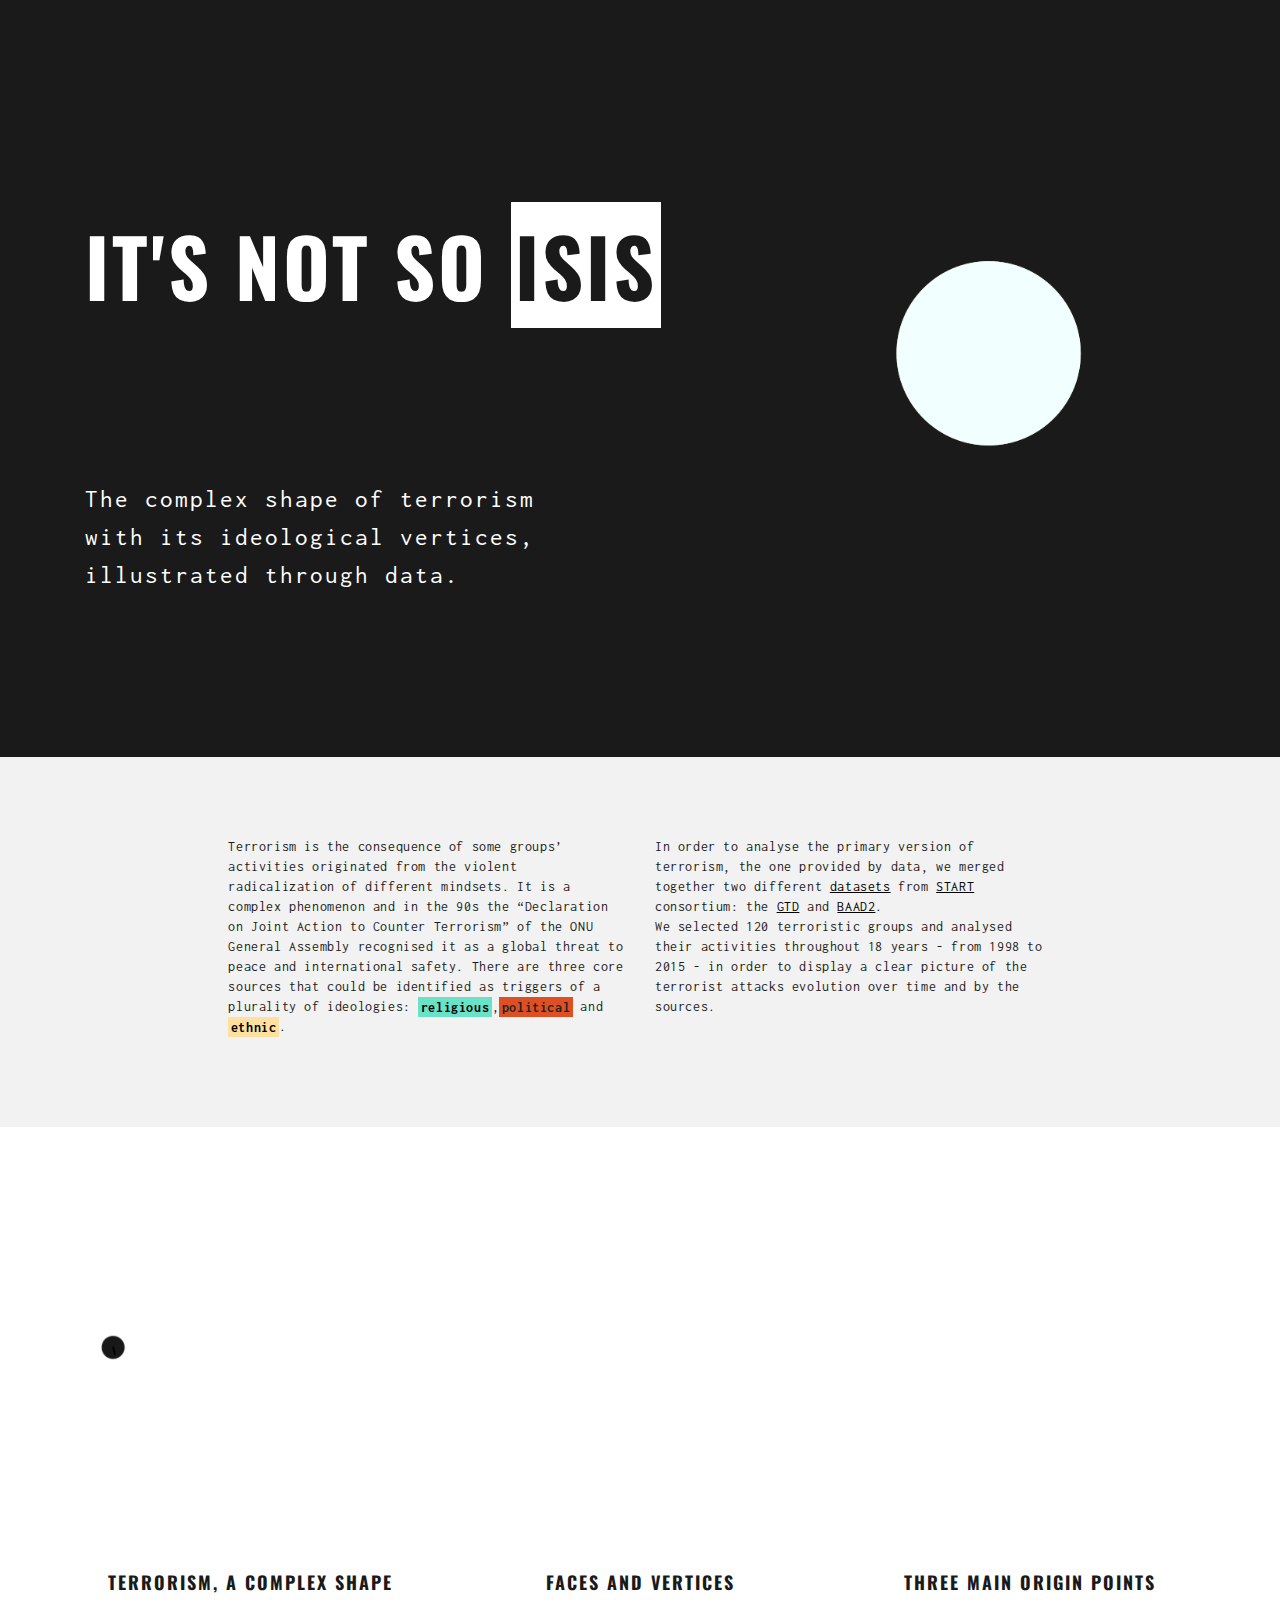
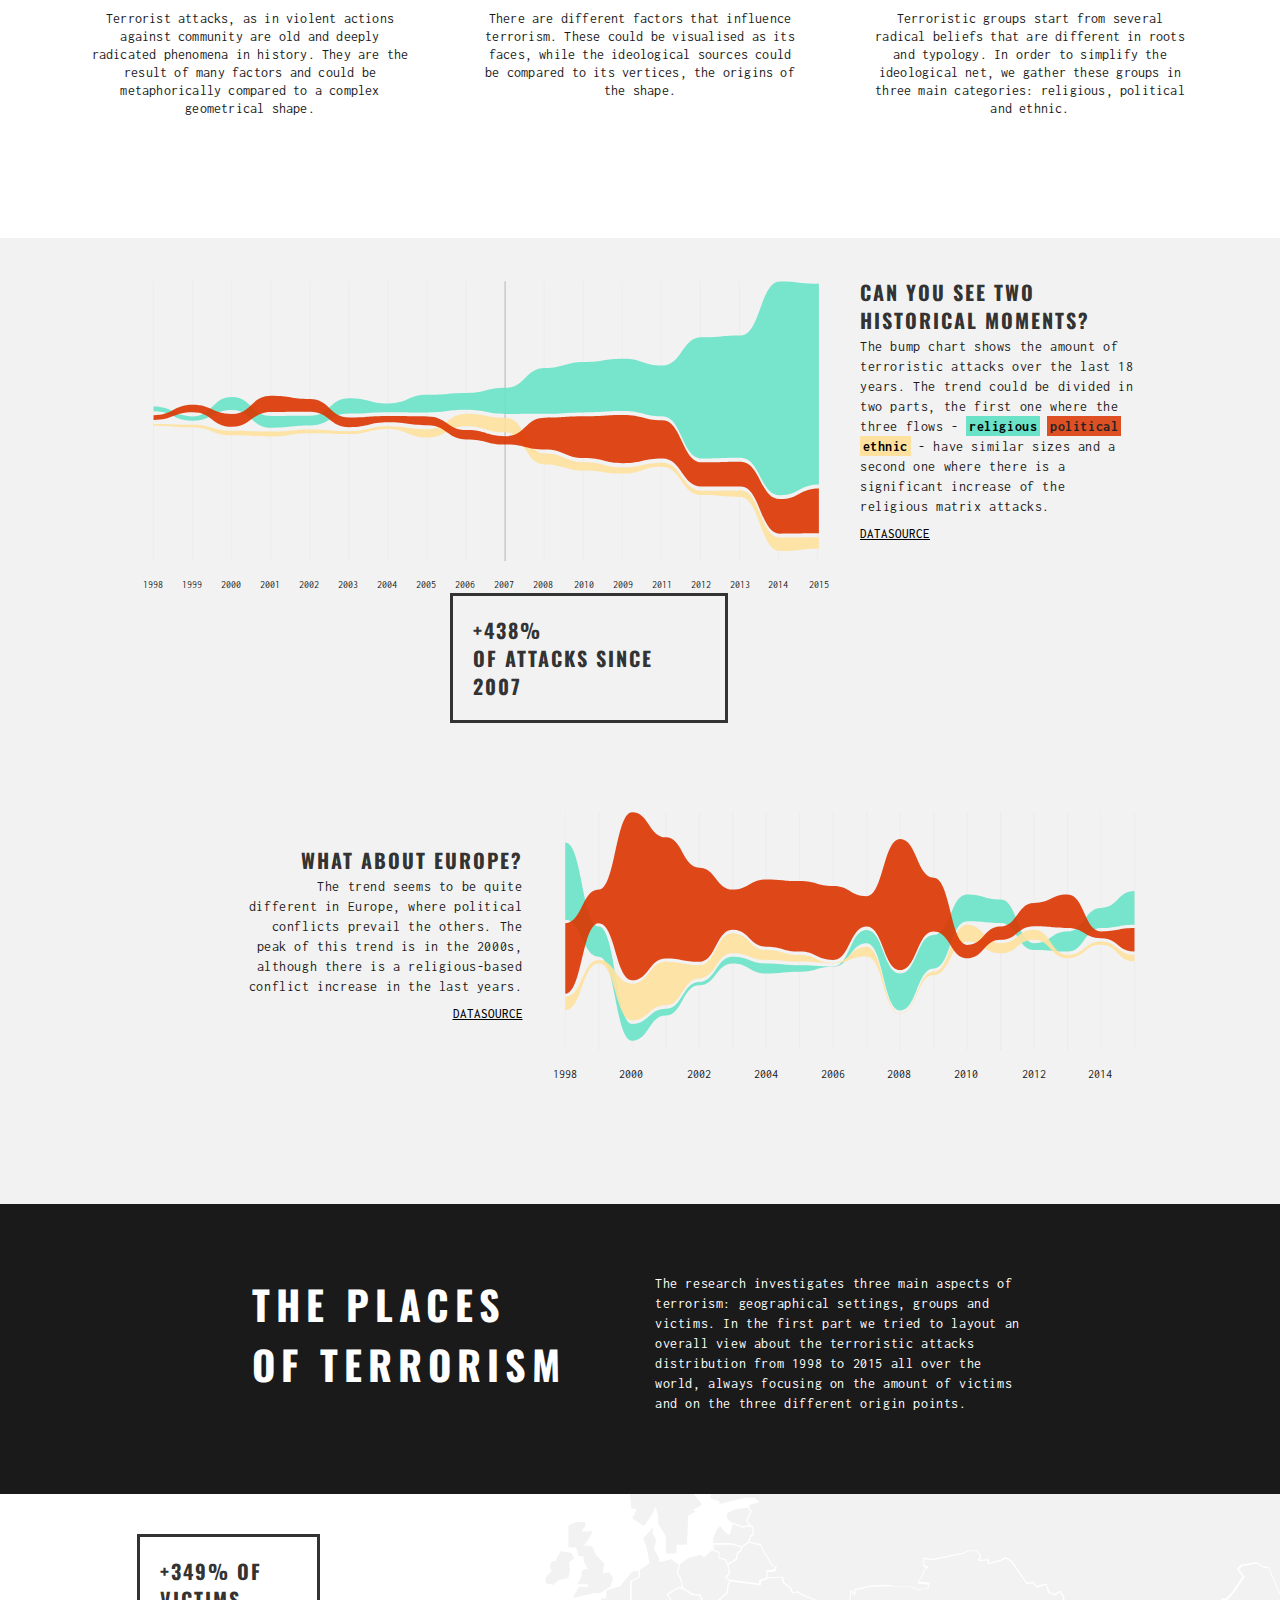
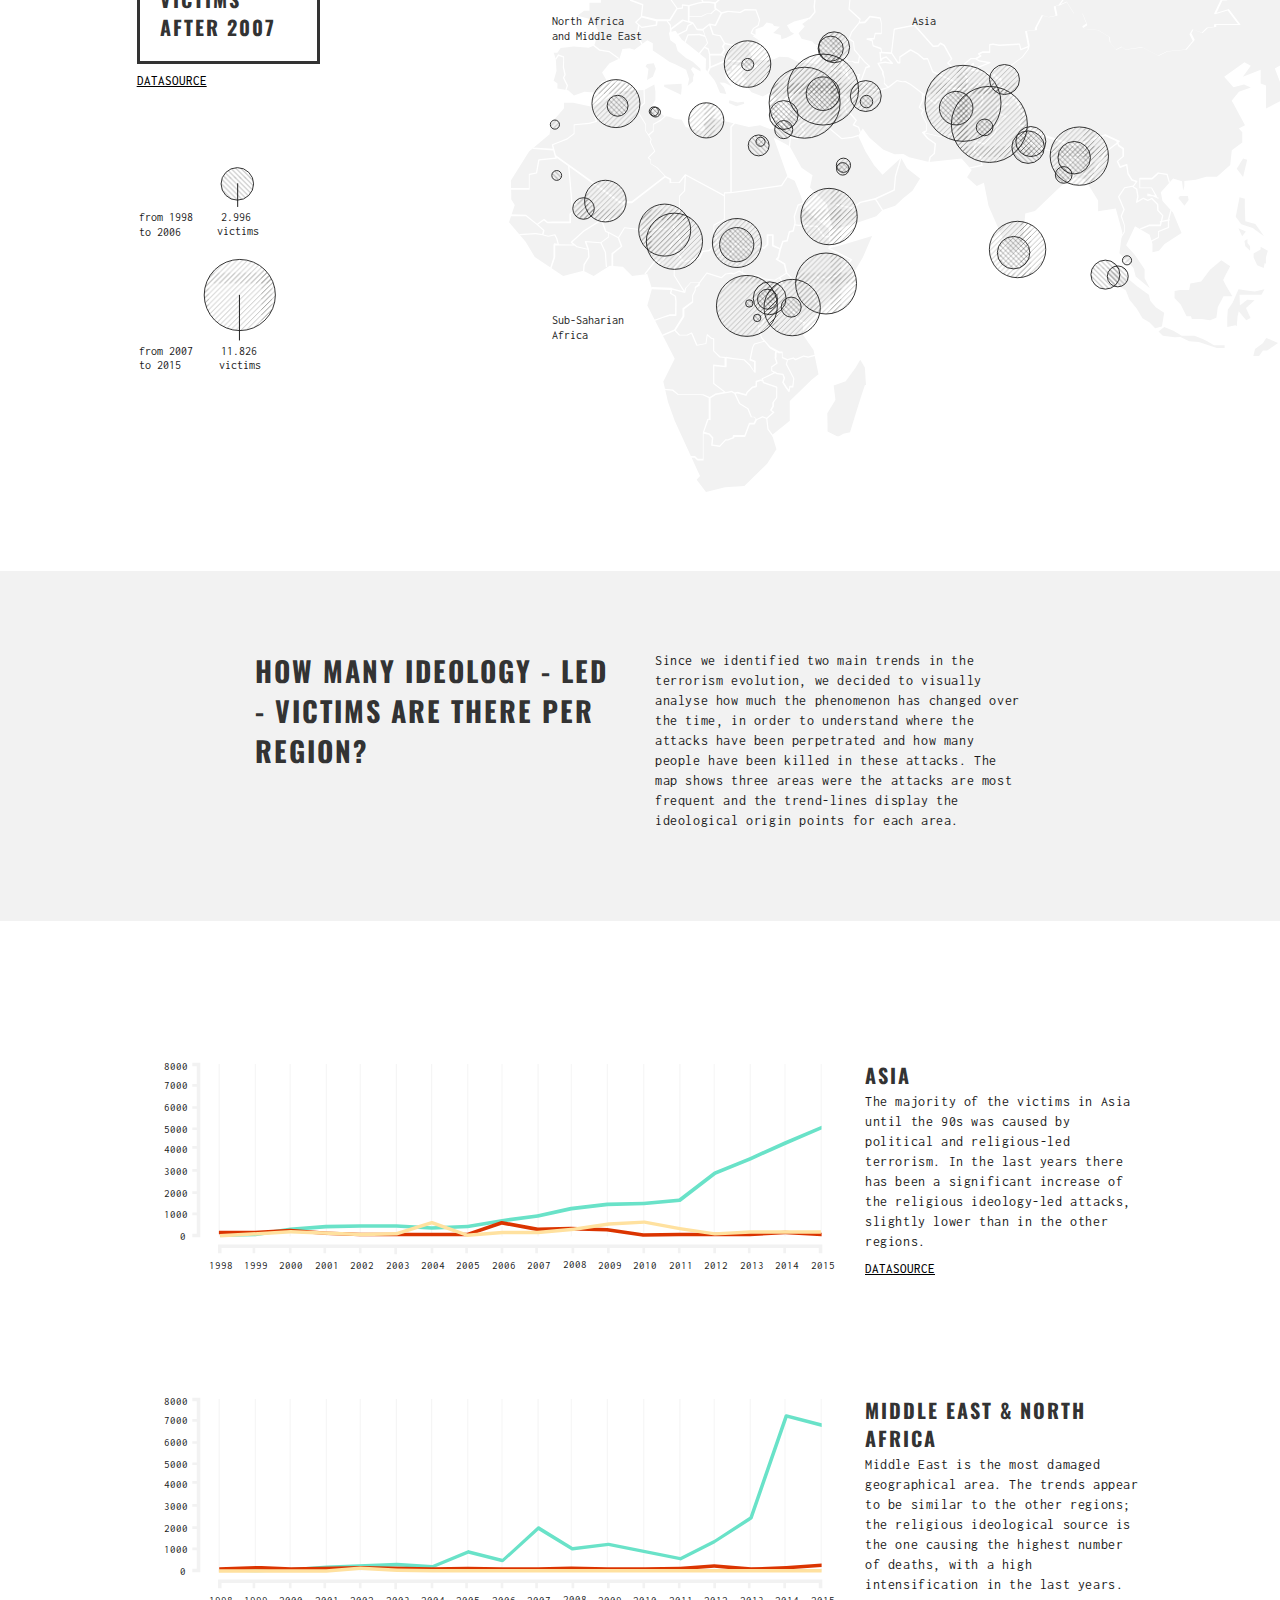
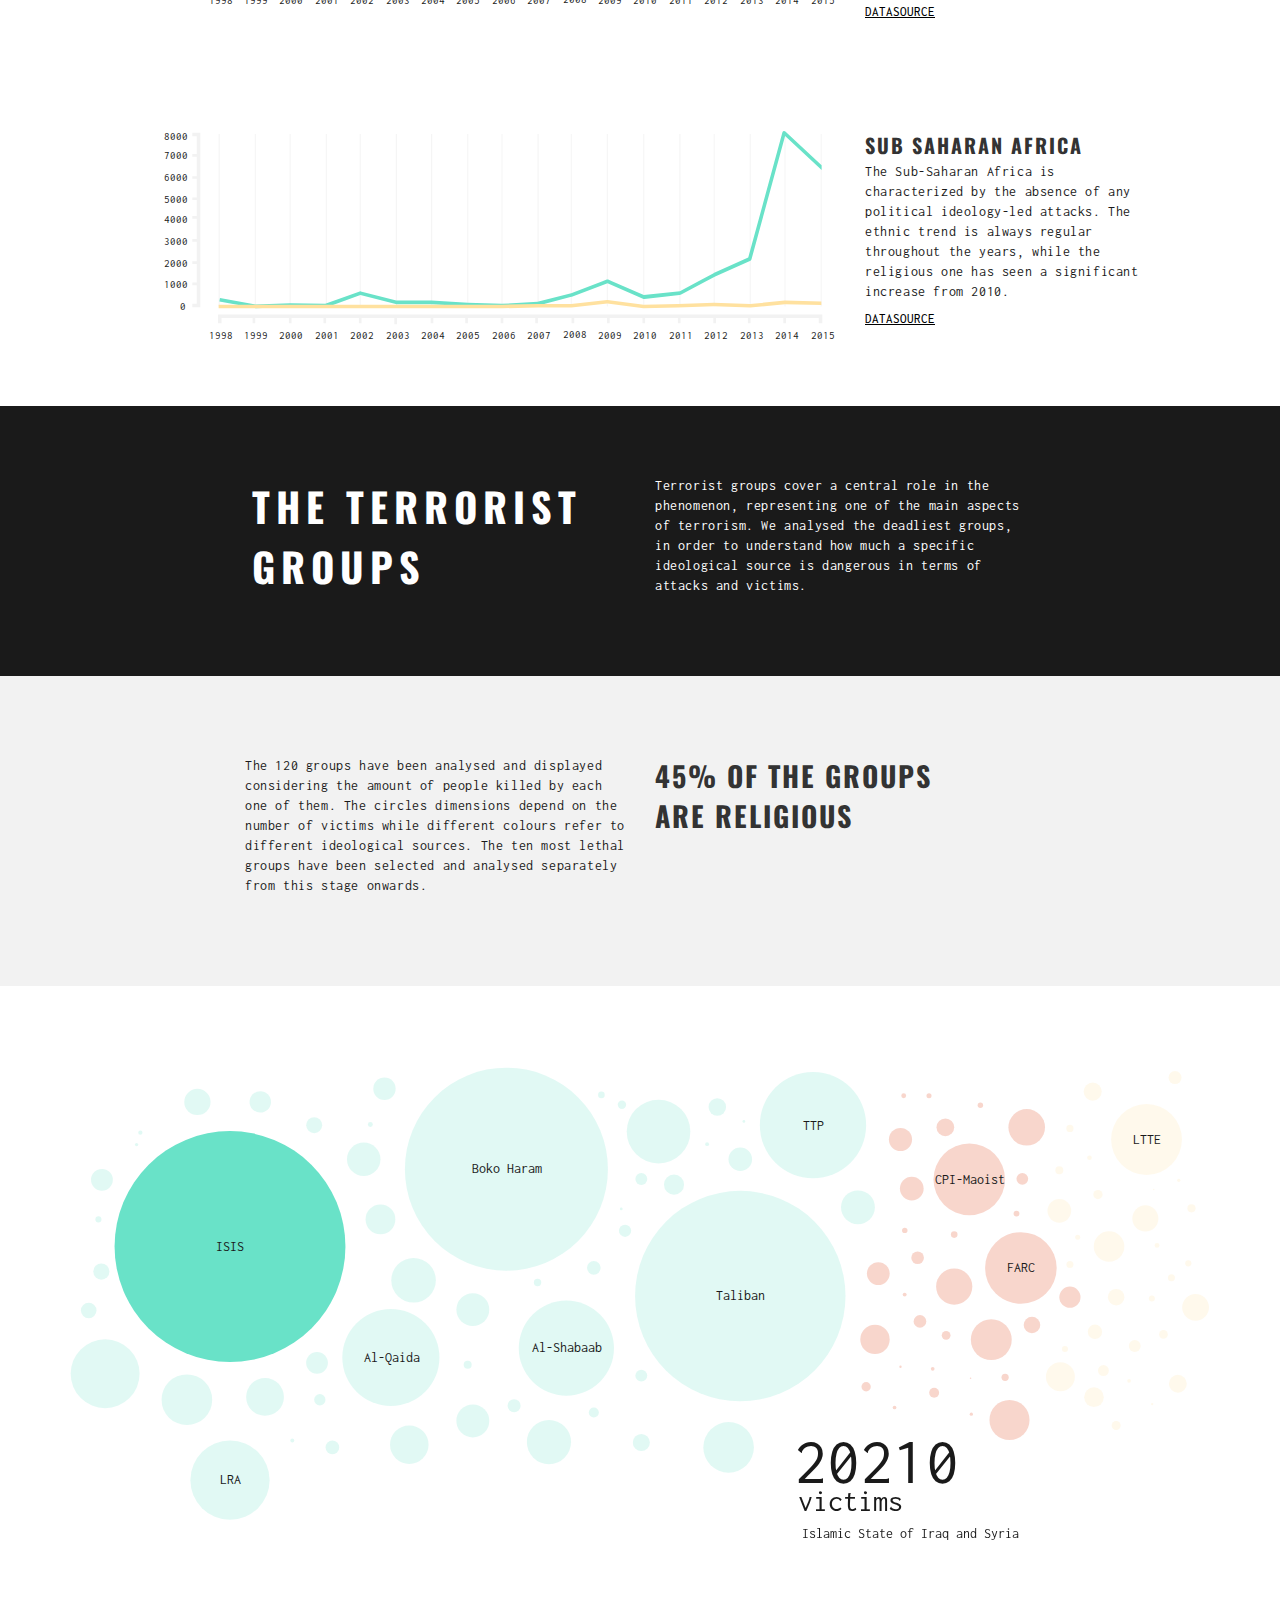
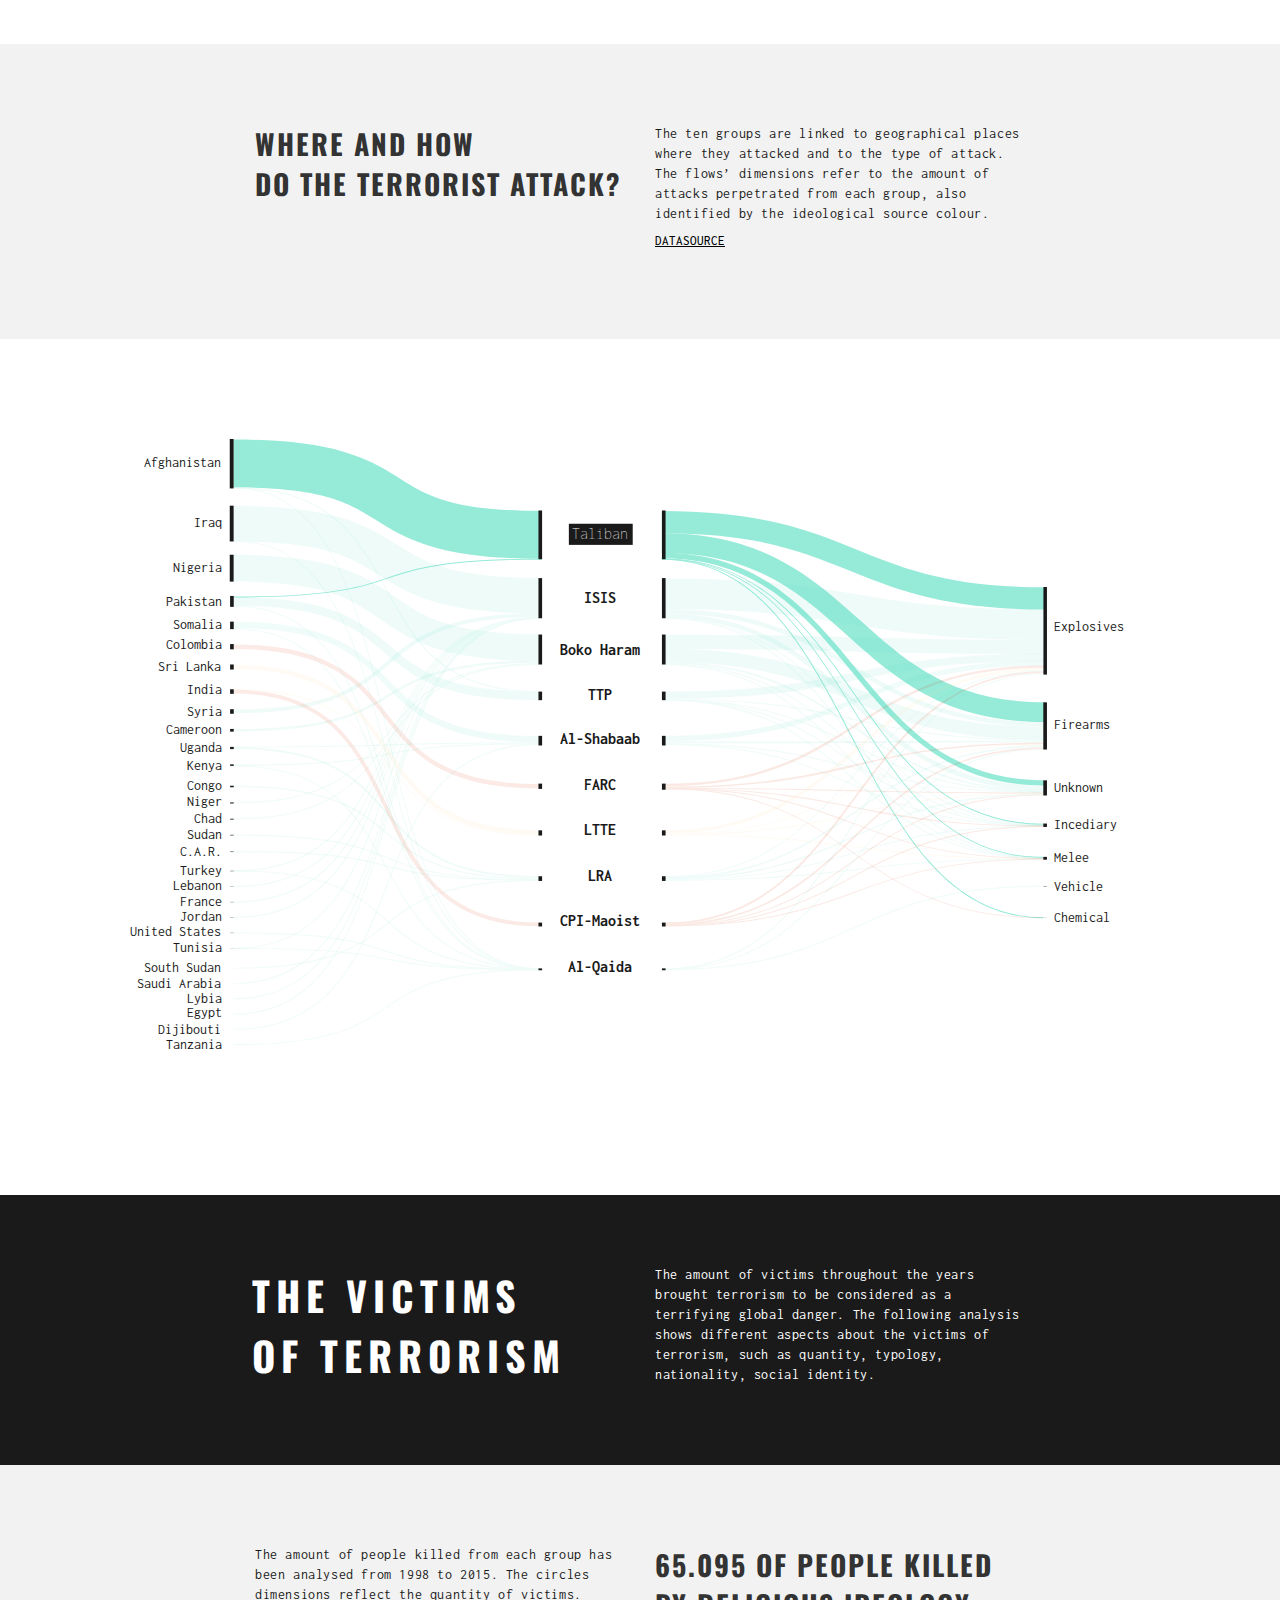
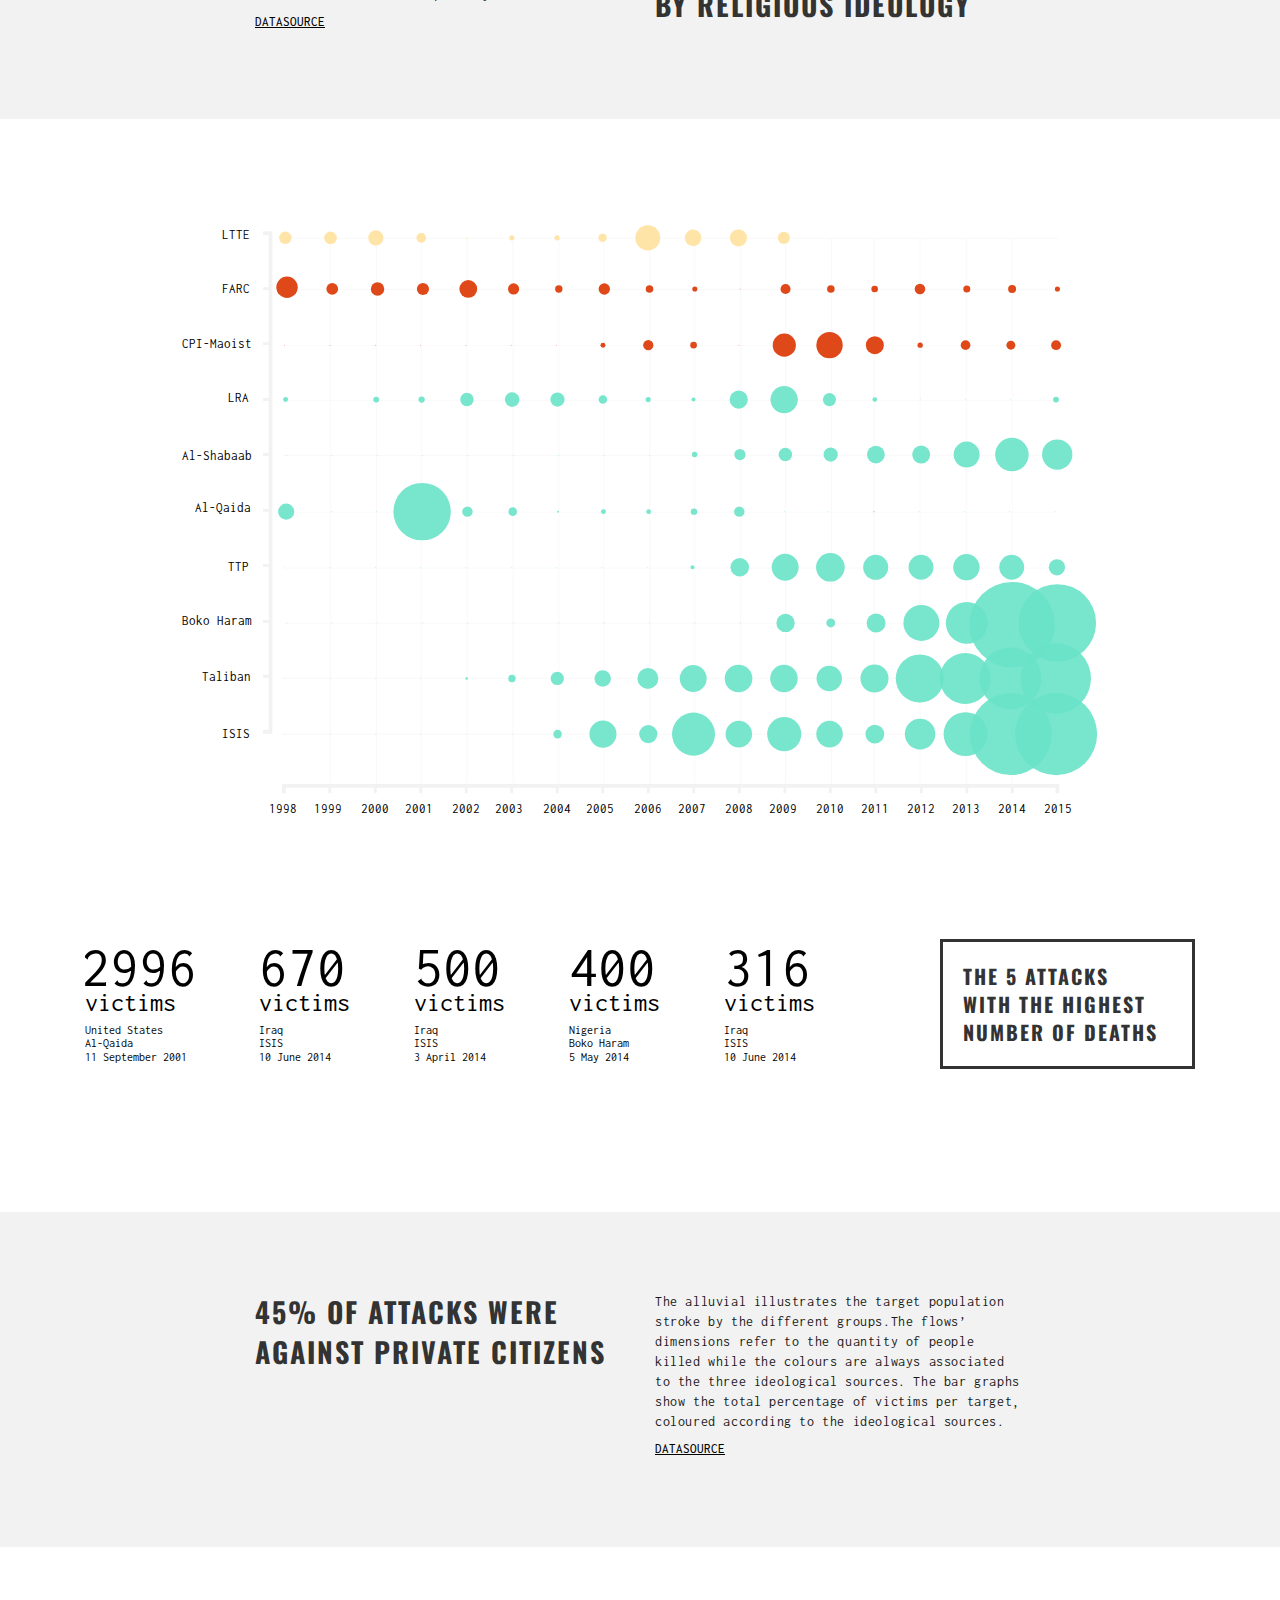
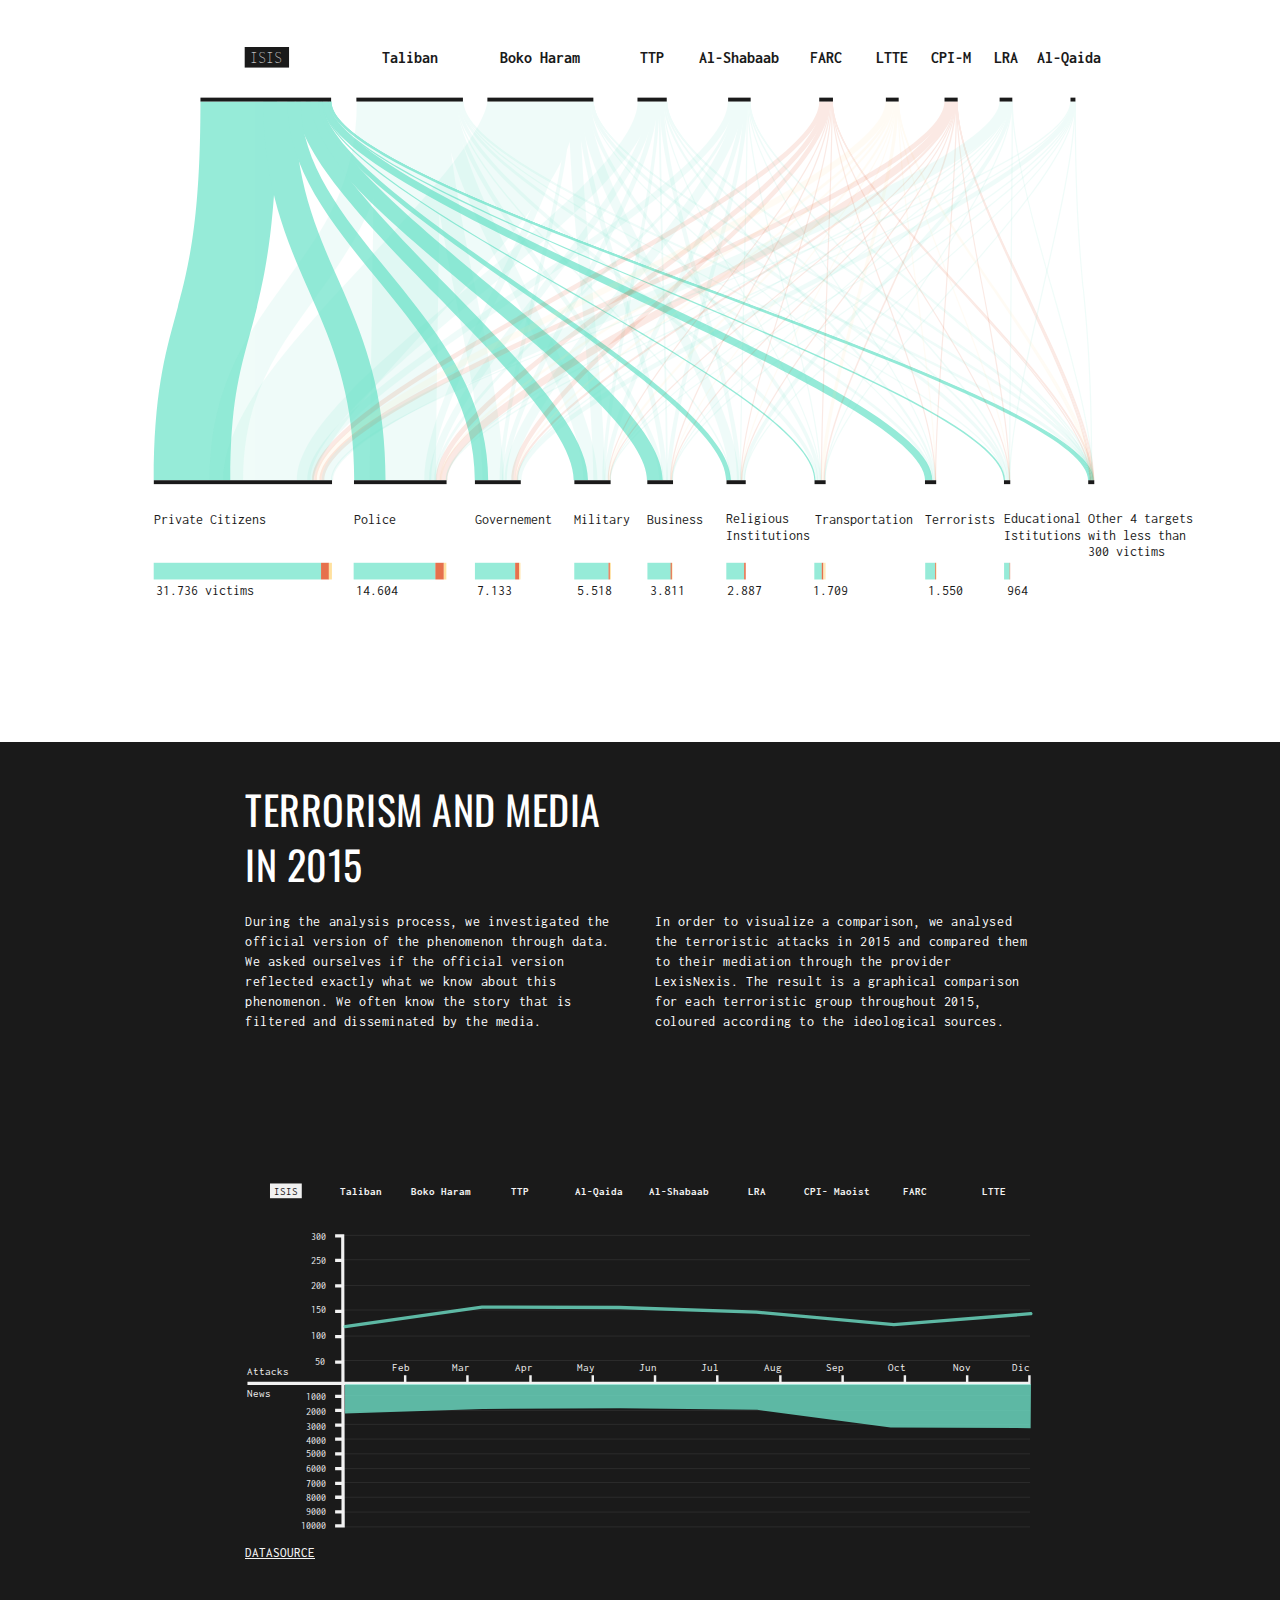
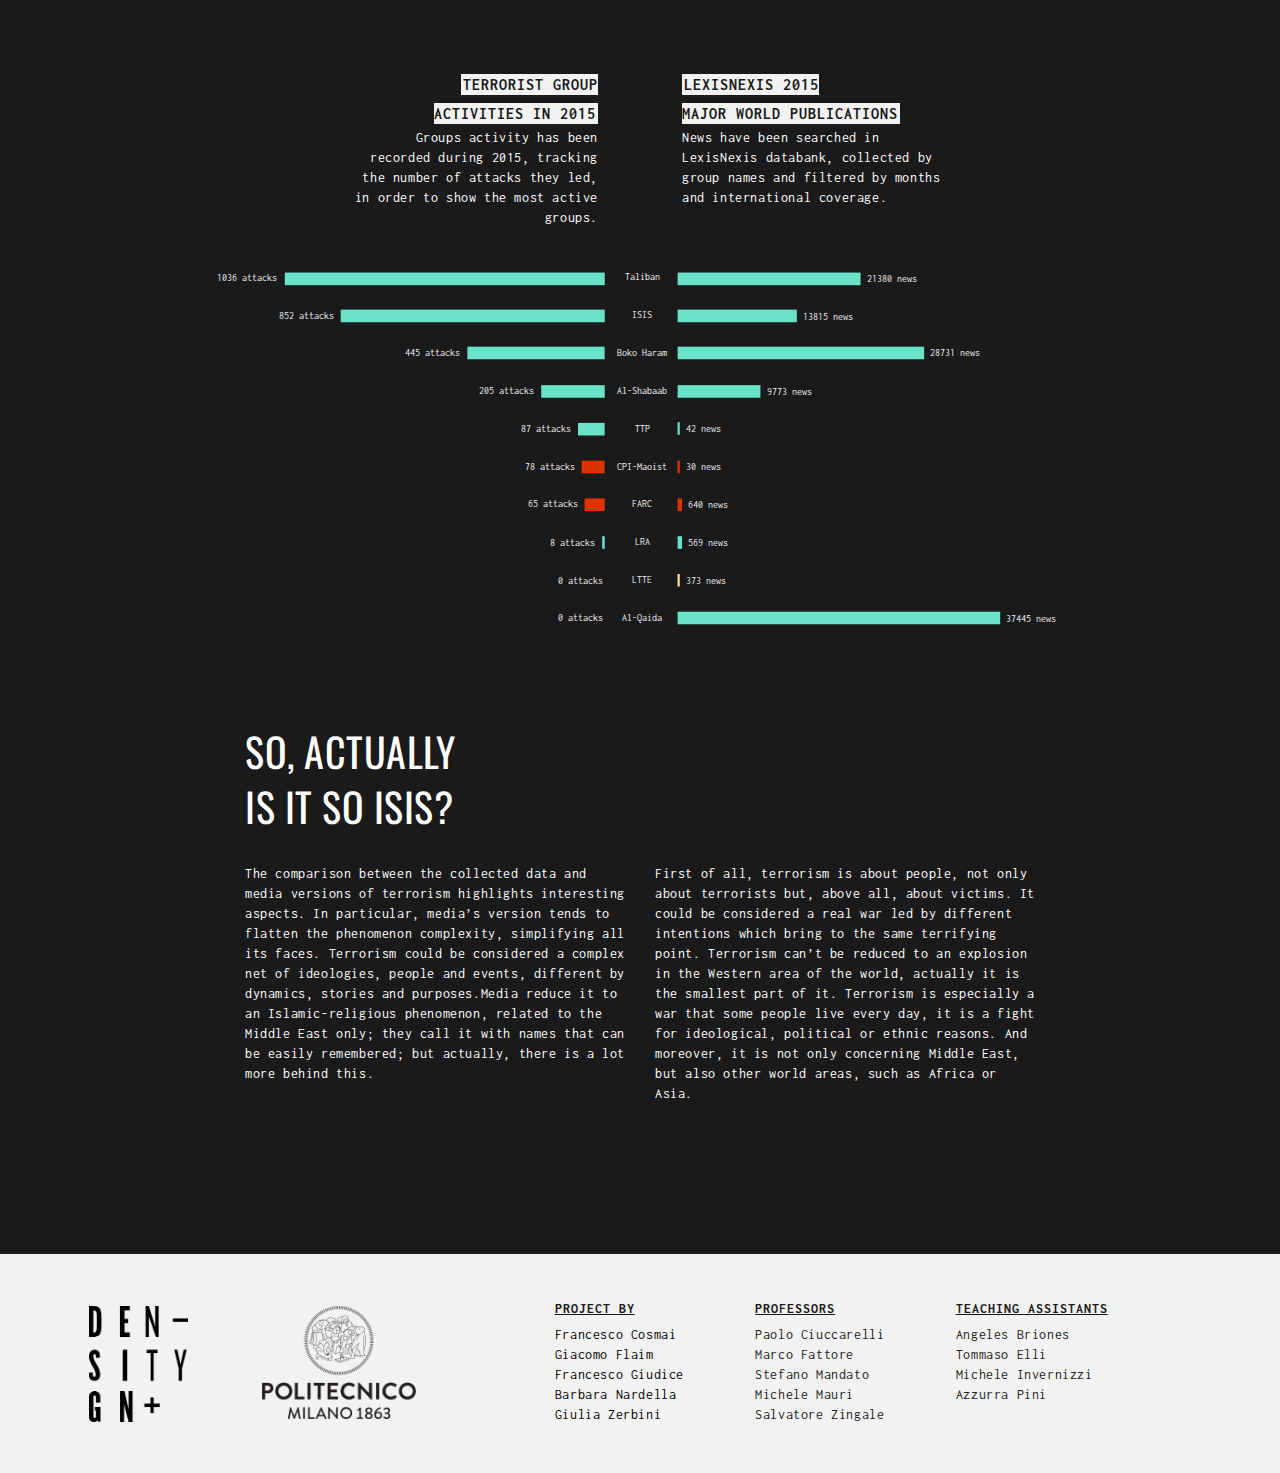
==== commit 360839ee: "fix footer" ====
--- a/index.html
+++ b/index.html
@@ -4968,13 +4968,14 @@
 
     <footer class="container-fluid footer">
         <div>
-            <div class="col-md-2 col-sm-2 col-xs-6" style="text-align: center; position:relative">
+            <div class="col-md-2 col-sm-2 col-xs-3" style="text-align: center; position:relative">
                 <a href="http://www.densitydesign.org/" target="_blank"><img alt="Density_Design" src="./image/logo_density_black.png" width="58%"></a>
             </div>
-            <div class="col-md-2 col-sm-2 col-xs-6" style="text-align: center">
+            <div class="col-md-2 col-sm-2 col-xs-3" style="text-align: center">
                 <a href="http://www.dipartimentodesign.polimi.it/" target="_blank"><img alt="Density_Design" src="./image/Logo_Politecnico_Milano.png" width="90%"></a>
             </div>
-            <div class="col-md-offset-1 col-md-2 col-sm-offset-1 col-sm-2 col-xs-6">
+            <div class="col-xs-6 visible-xs" style="height:100%; width:100%; margin-bottom:40px;"></div>
+            <div class="col-md-offset-1 col-md-2 col-sm-offset-1 col-sm-2 col-xs-4">
                 <h8>project by</h8>
                 <p>
                     <a href="https://www.behance.net/Francesco_Cosmai" target="_blank">Francesco Cosmai</a><br>
@@ -4984,12 +4985,12 @@
                     <a href="http://www.giuliazerbini.com" target="_blank">Giulia Zerbini</a>
                 </p>
             </div>
-            <div class="col-md-2 col-sm-2 col-xs-6">
+            <div class="col-md-2 col-sm-2 col-xs-4">
                 <h8>professors</h8>
                 <p>Paolo Ciuccarelli<br>Marco Fattore<br>Stefano Mandato<br>Michele Mauri<br>Salvatore Zingale
                 </p>
             </div>
-            <div class="col-md-3 col-sm-3 col-xs-6">
+            <div class="col-md-2 col-sm-2 col-xs-4">
                 <h8>teaching assistants</h8>
                 <p>Angeles Briones<br>Tommaso Elli<br>Michele Invernizzi<br>Azzurra Pini</p>
             </div>
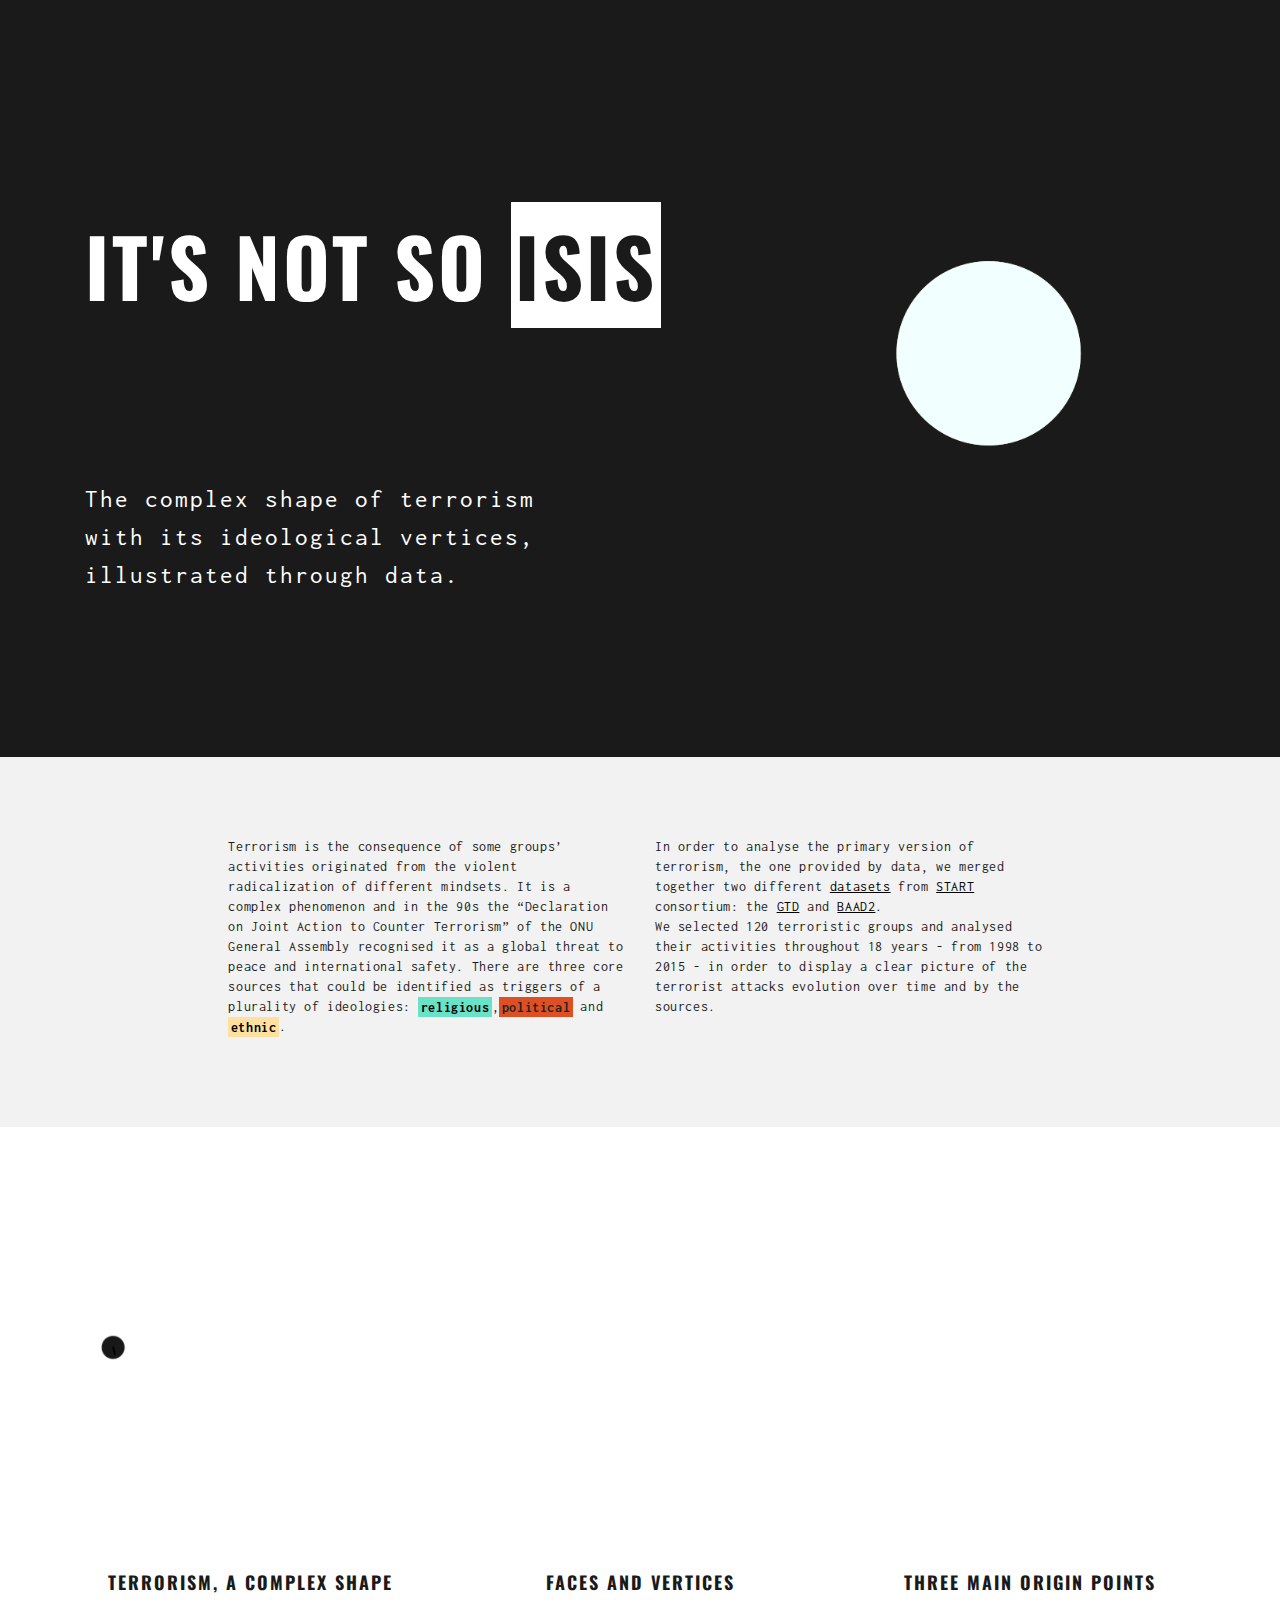
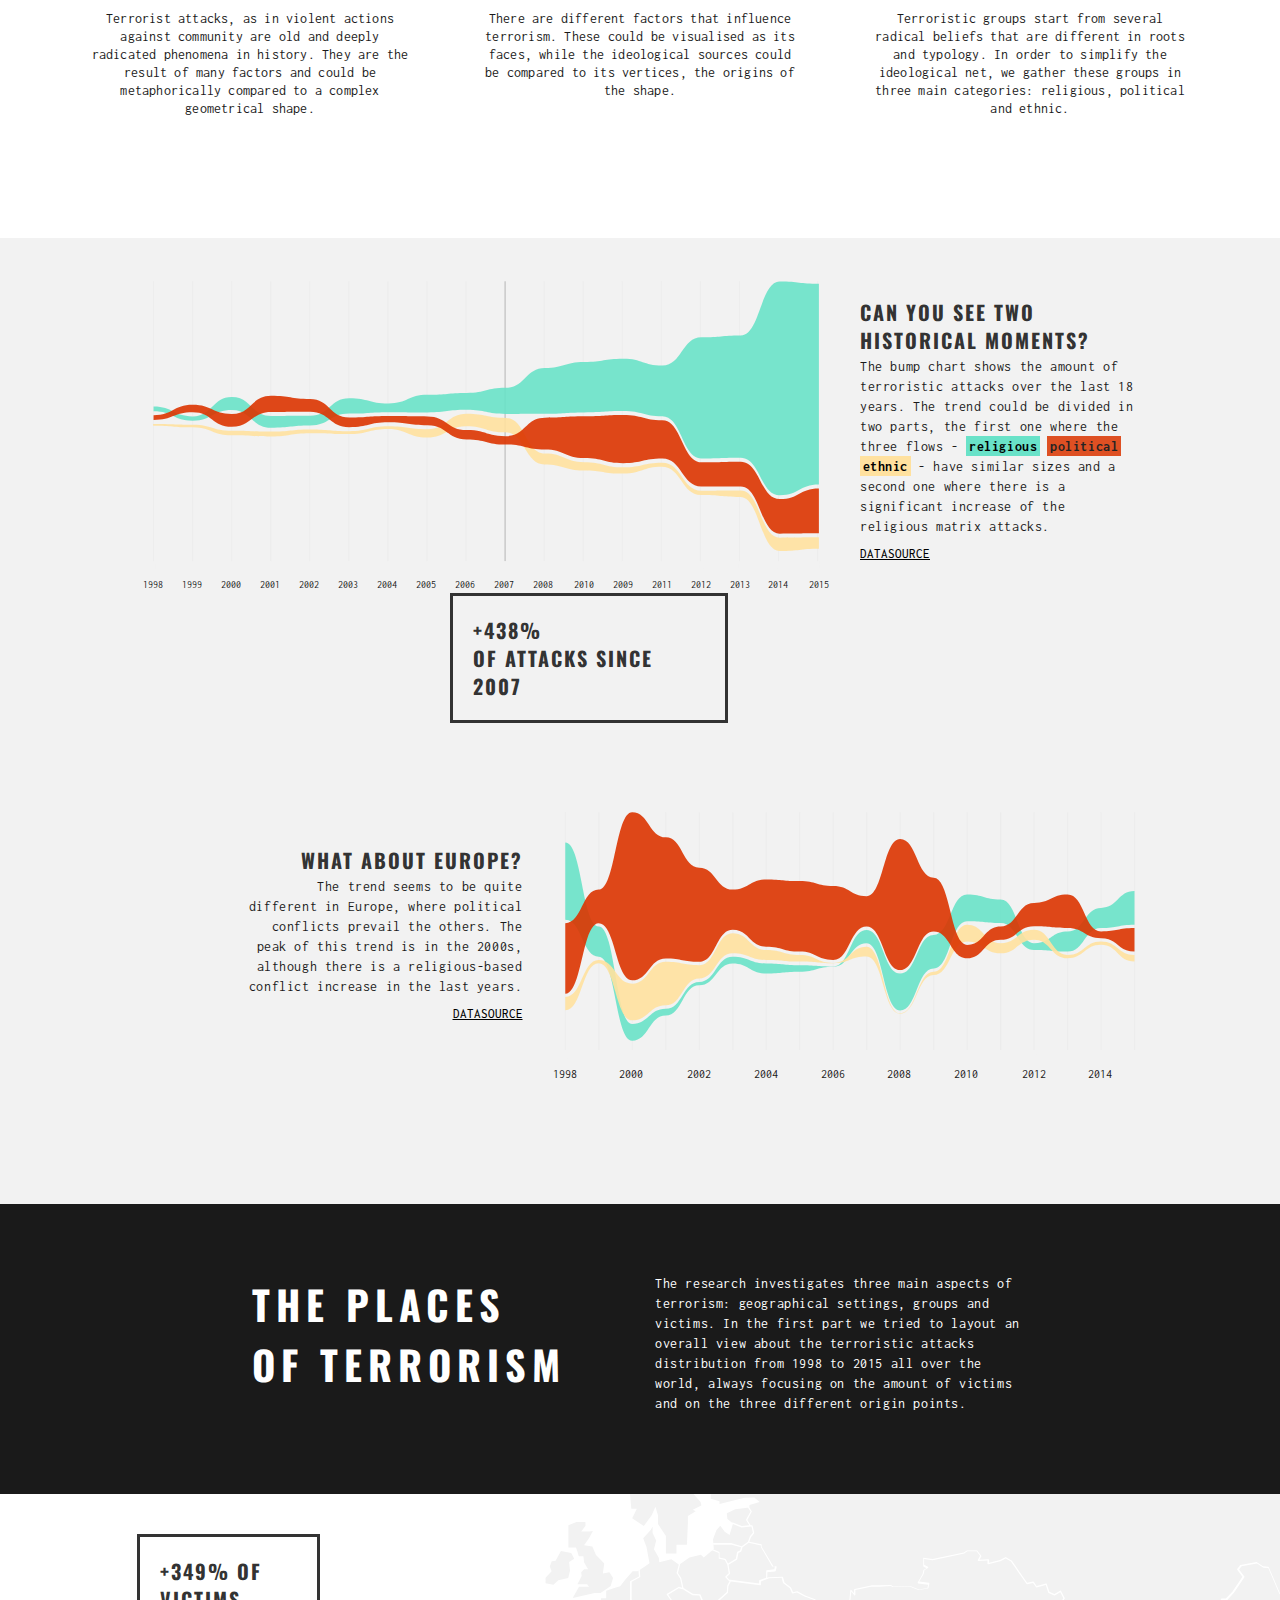
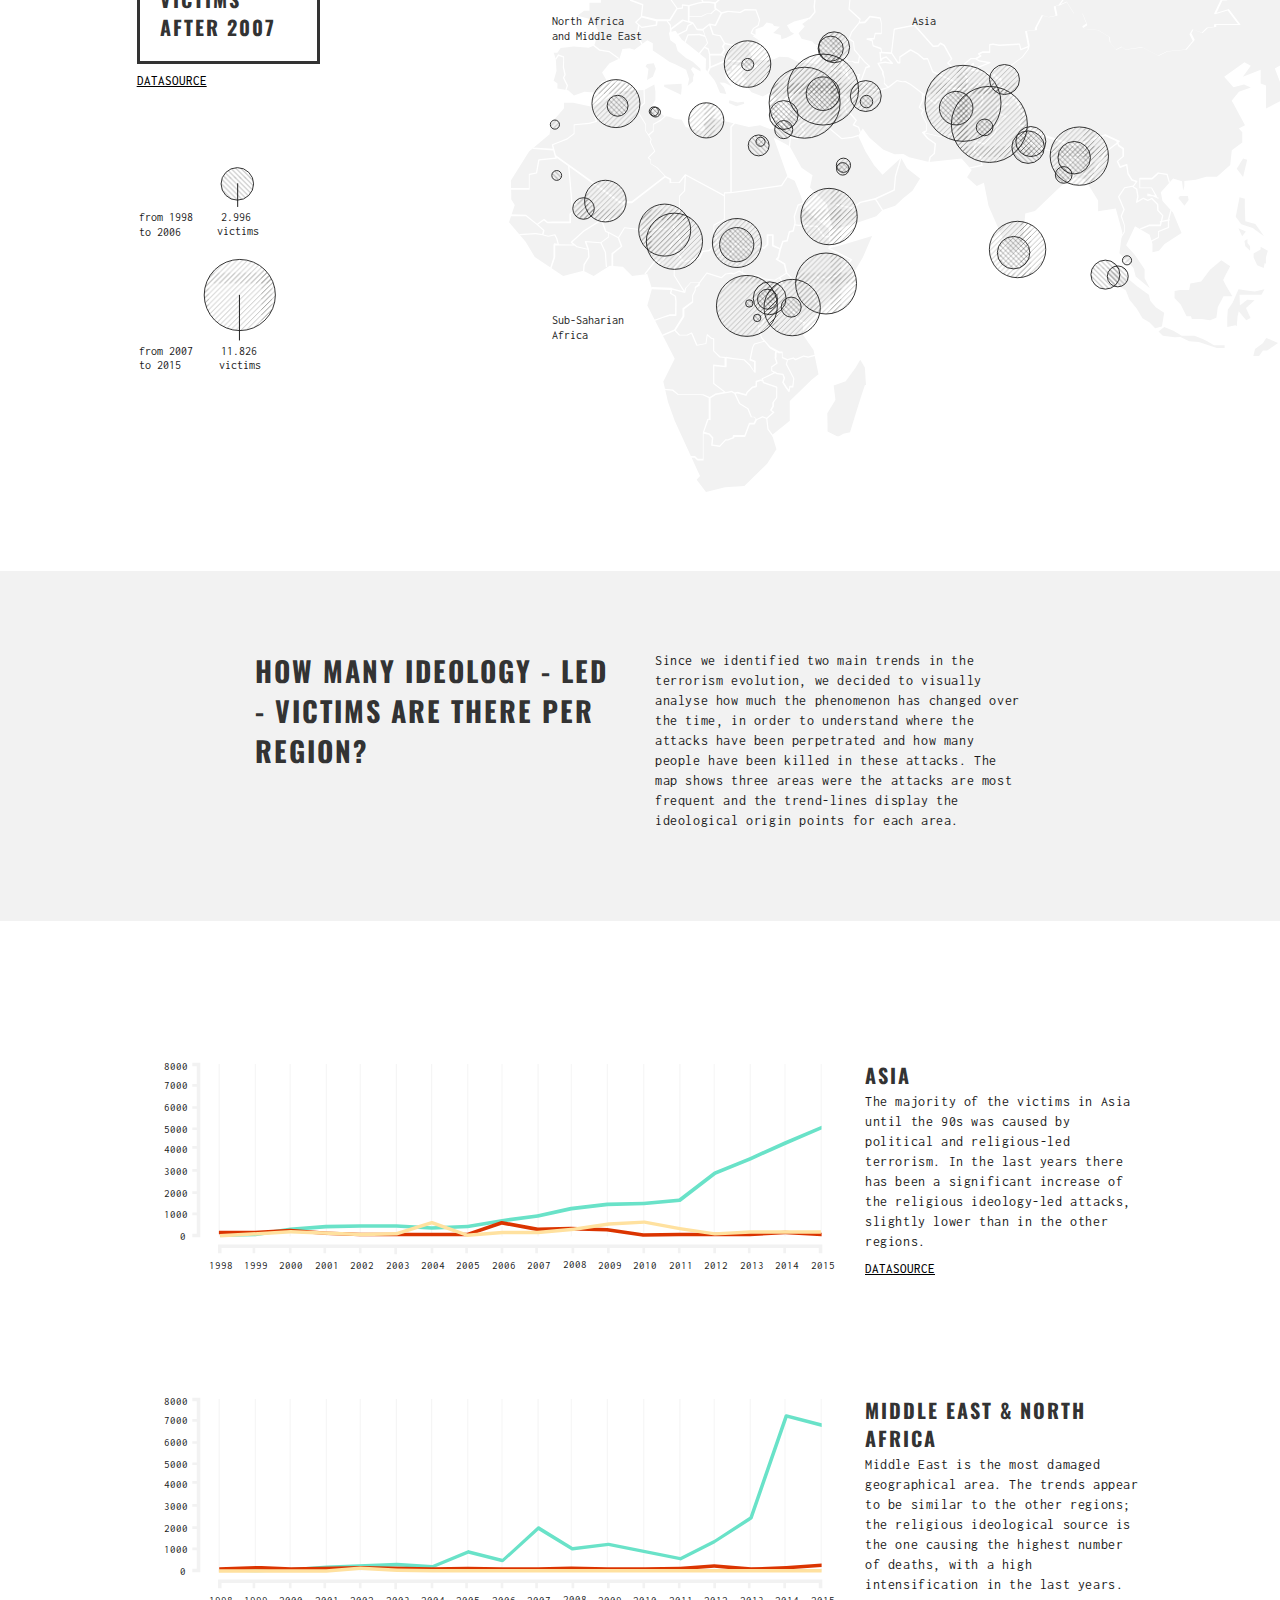
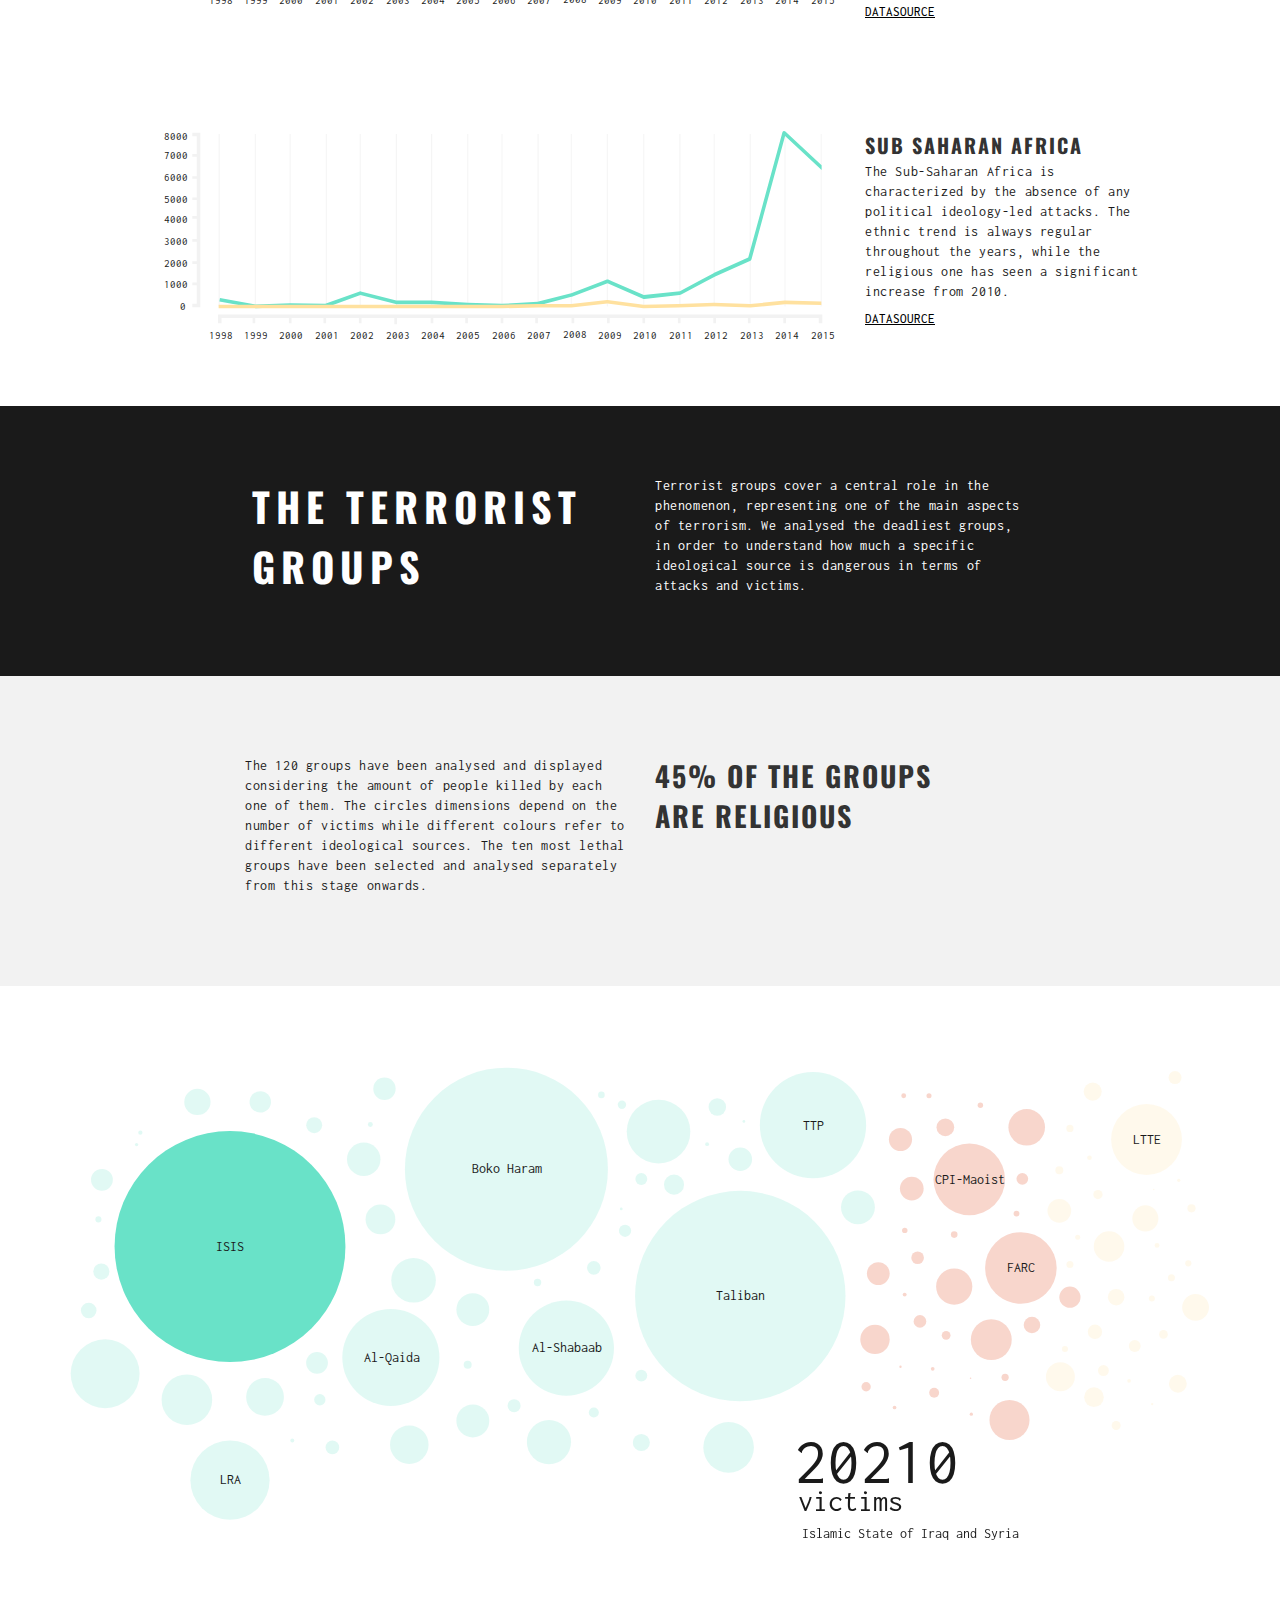
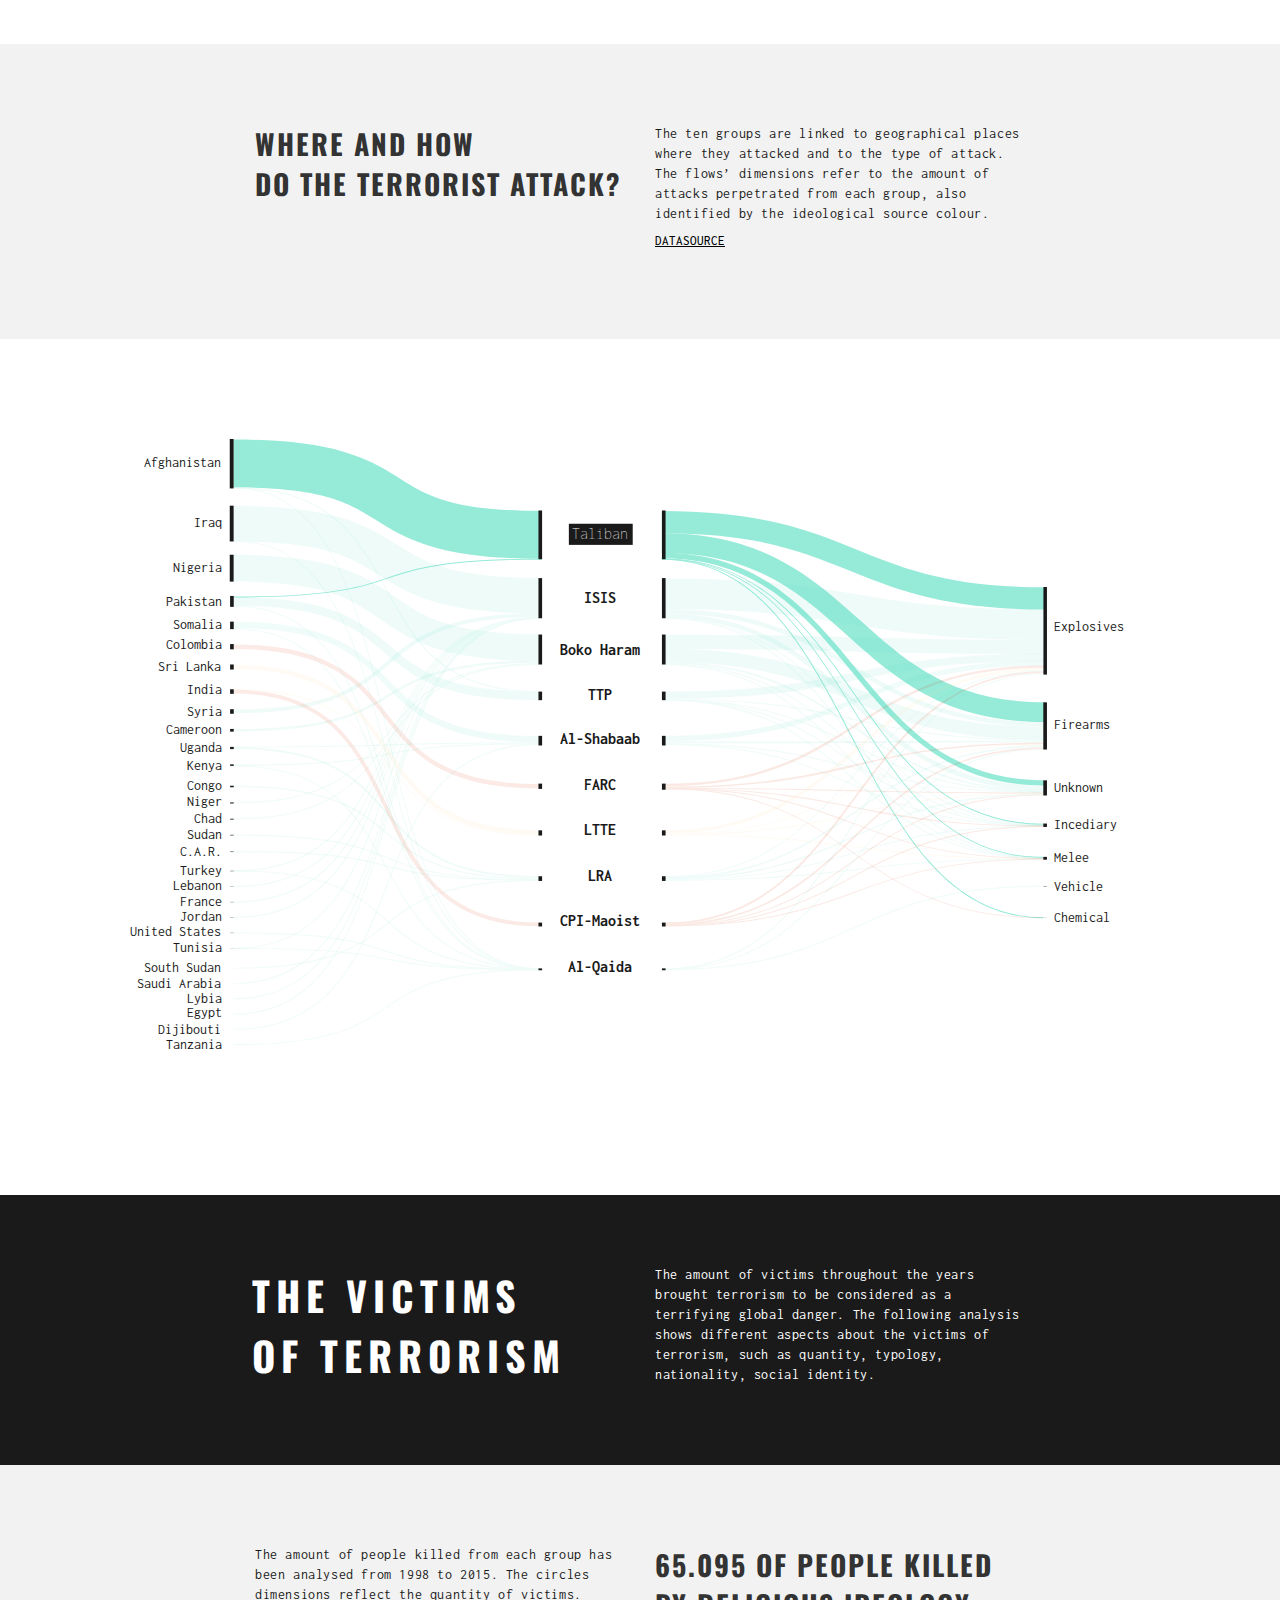
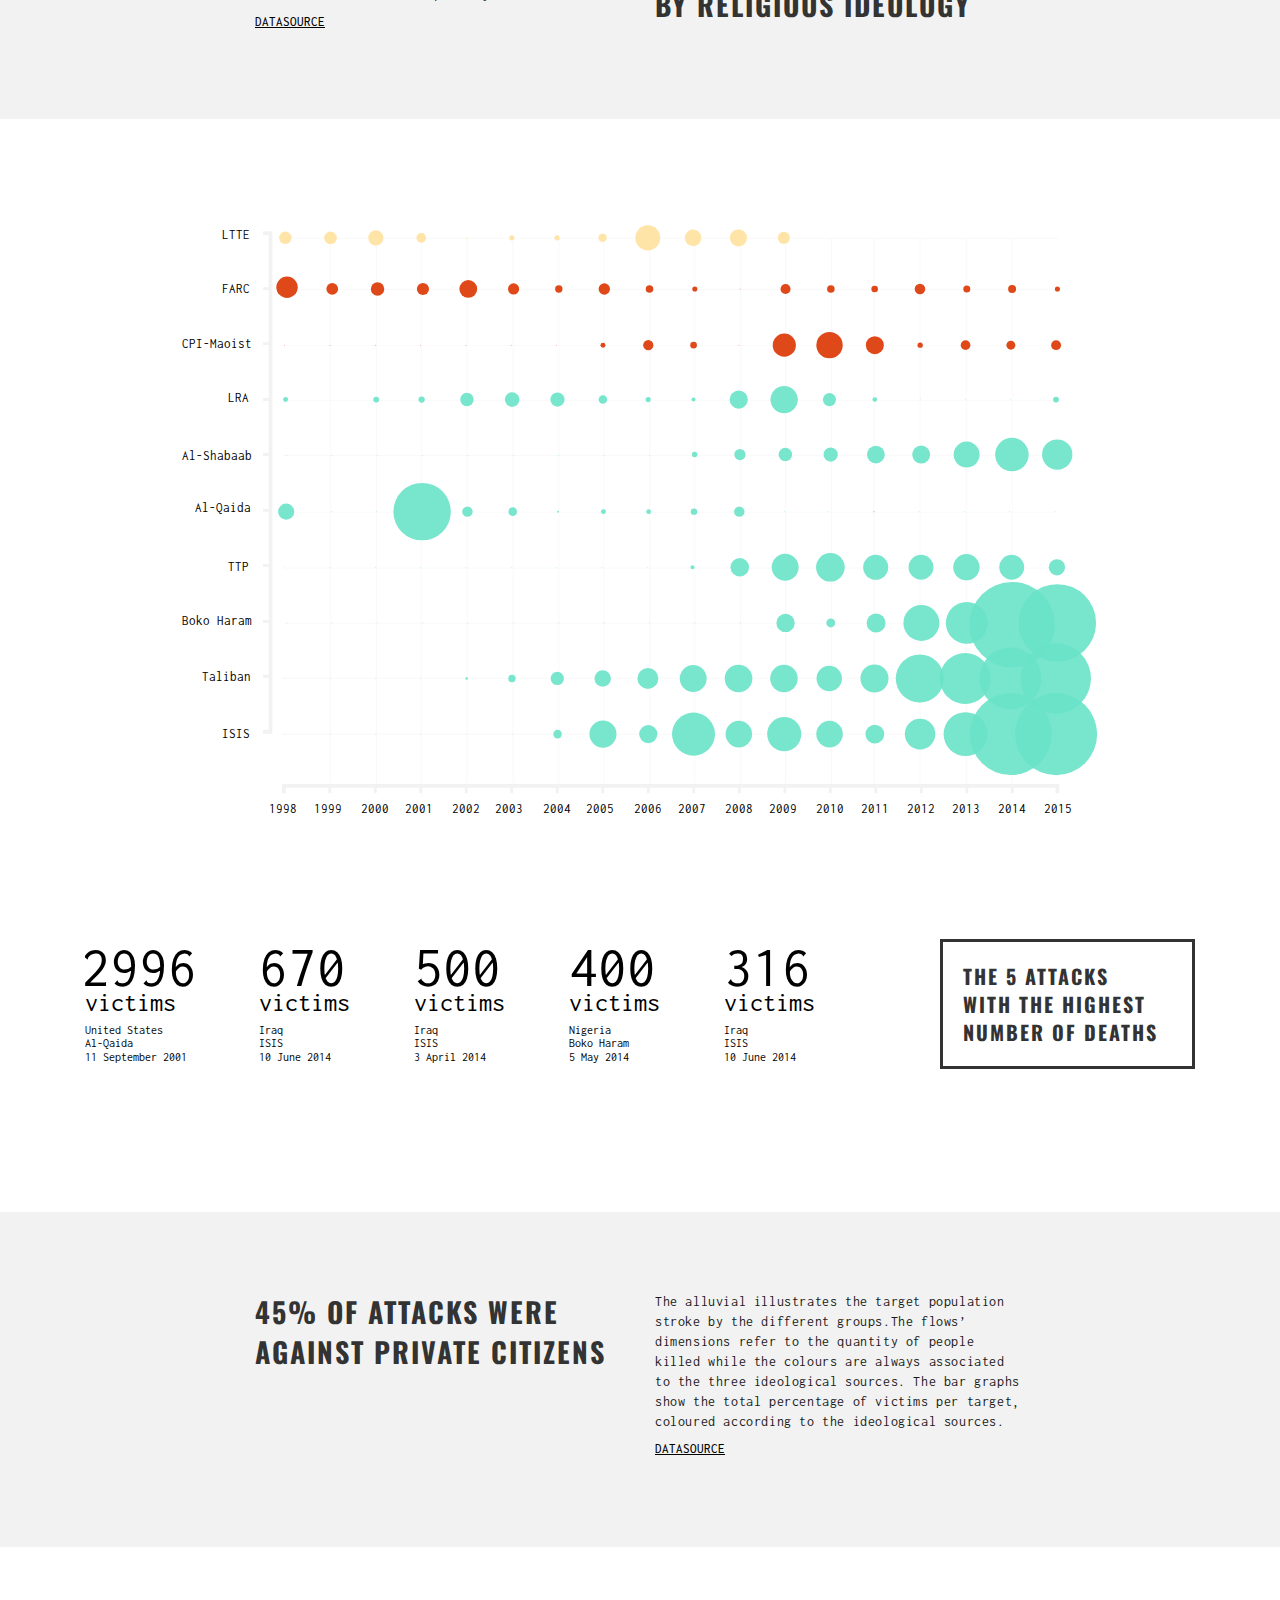
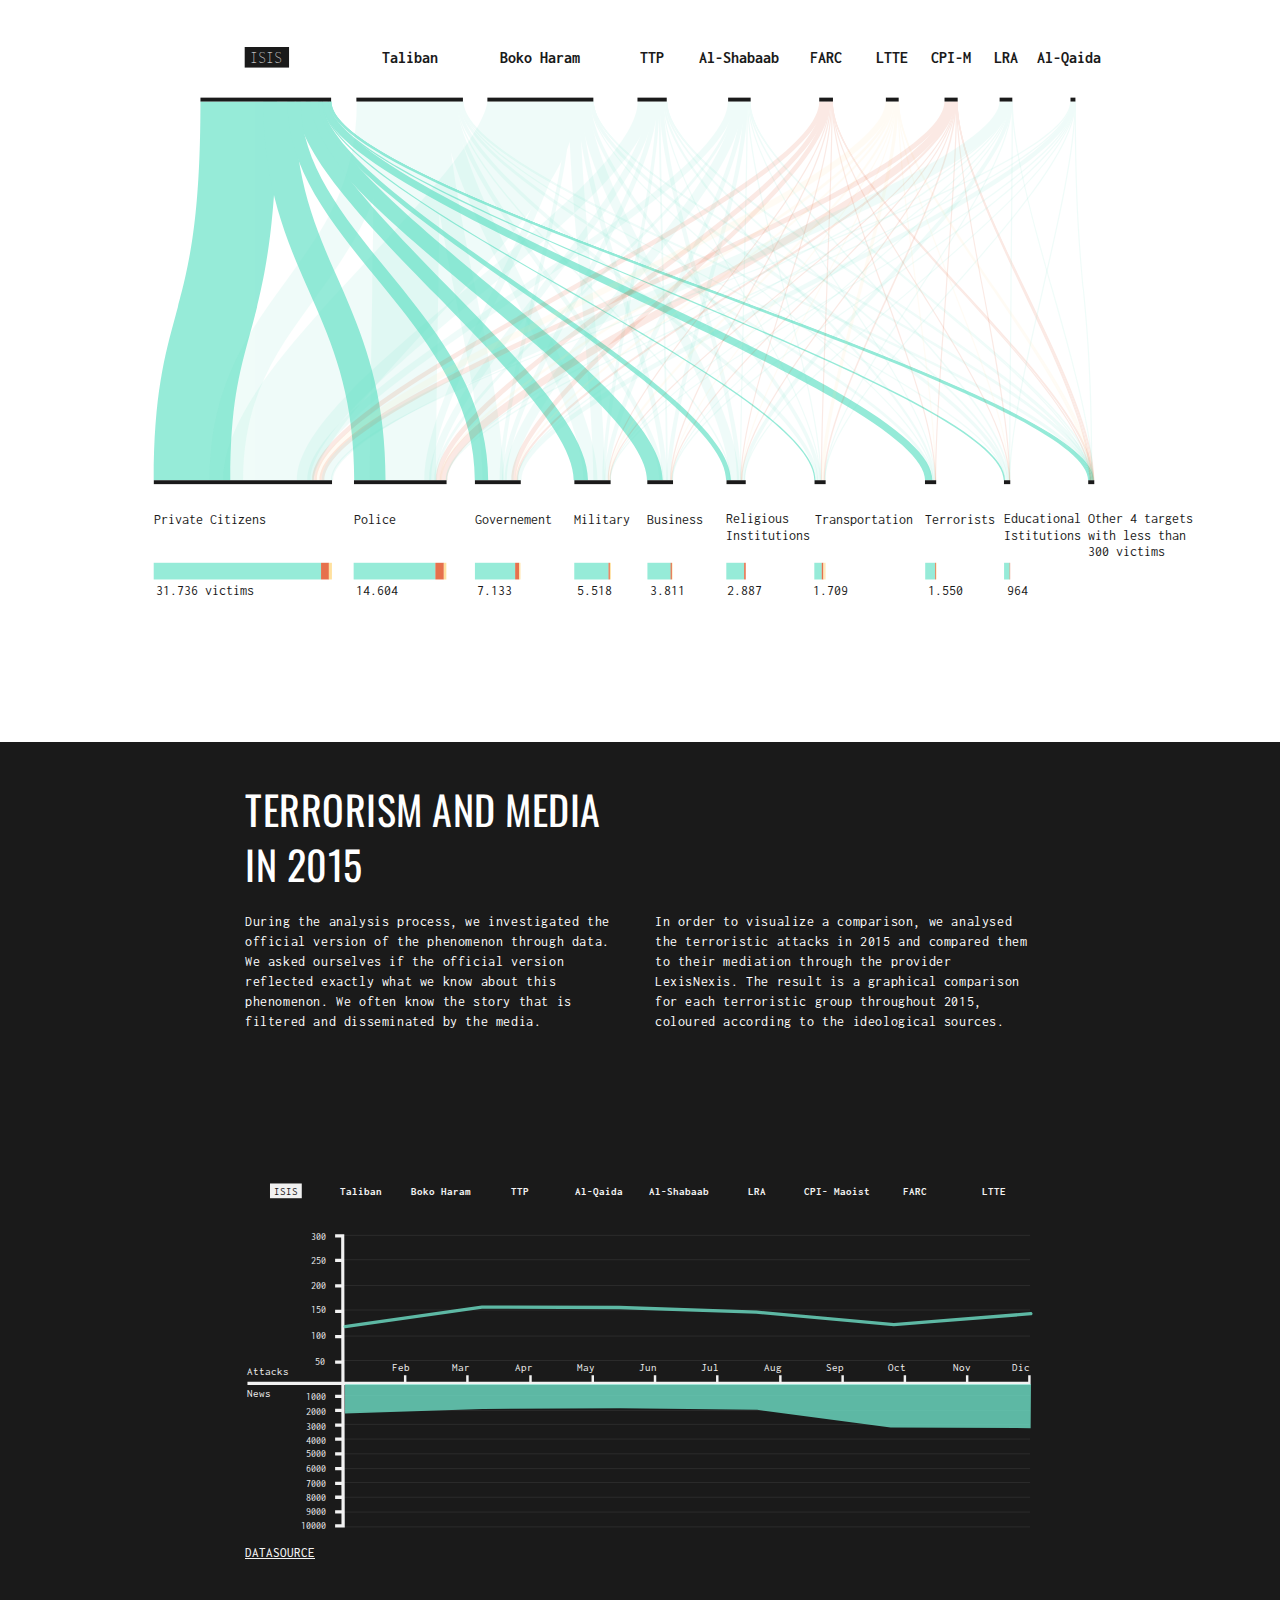
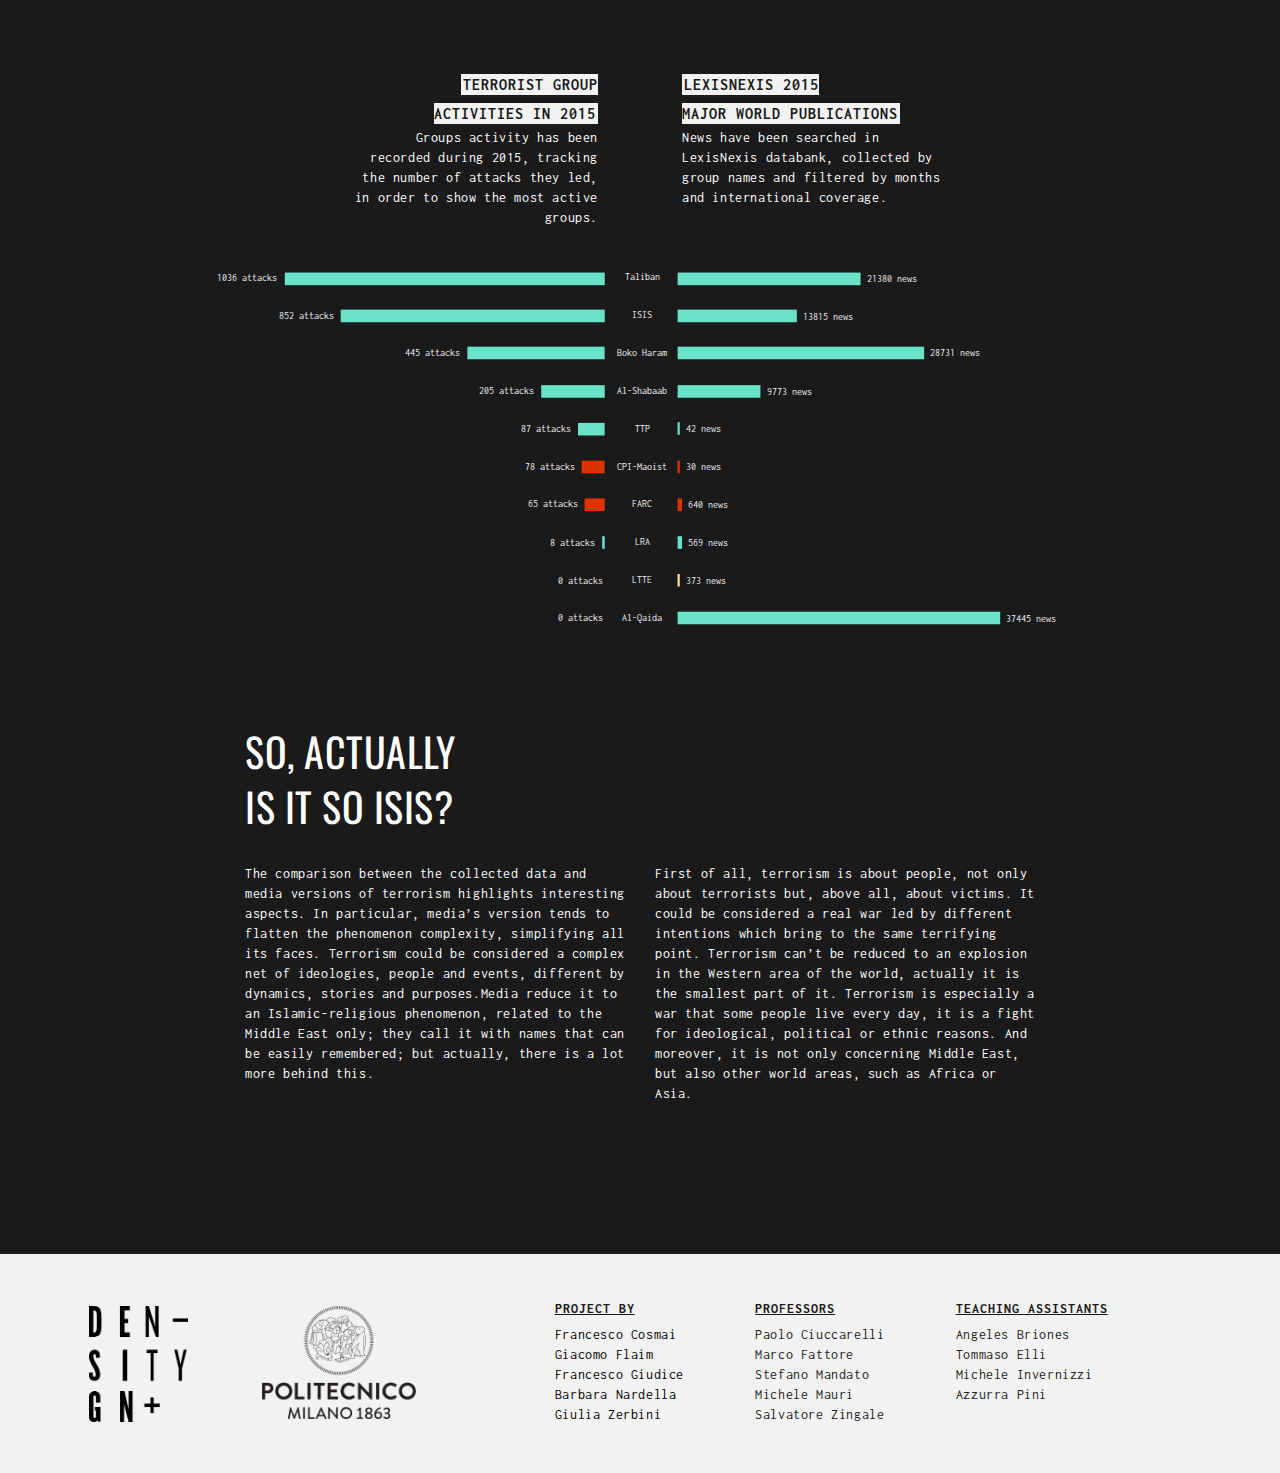
==== commit 62a786f3: "edit xs size" ====
--- a/index.html
+++ b/index.html
@@ -114,12 +114,12 @@
     <div id="intro">
         <div class="container-fluid spiegazione">
             <div class="row ">
-                <div class="col-lg-offset-2 col-lg-4 col-md-offset-1 col-md-5 col-sm-offset-1 col-sm-5 col-xs-12">
+                <div class="col-lg-offset-2 col-lg-4 col-md-offset-1 col-md-5 col-sm-offset-1 col-sm-5 col-xs-6">
                     <p>Terrorism is the consequence of some groups’ activities originated from the violent radicalization of different mindsets. It is a complex phenomenon and in the 90s the “Declaration on Joint Action to Counter Terrorism” of the ONU General
                         Assembly recognised it as a global threat to peace and international safety. There are three core sources that could be identified as triggers of a plurality of ideologies: <mark class="religious">religious</mark>,<mark class="political">political</mark> and <mark class="ethnic">ethnic</mark>.</p>
                 </div>
 
-                <div class="col-lg-4 col-md-5 col-sm-5 col-xs-12">
+                <div class="col-lg-4 col-md-5 col-sm-5 col-xs-6">
                     <p>In order to analyse the primary version of terrorism, the one provided by data, we merged together two different <a href="https://figshare.com/s/3257a10dfa0445e1f9a5" target="_blank">datasets</a> from <a href="http://www.start.umd.edu/"
                             target="_blank">START</a> consortium: the <a href="https://www.start.umd.edu/gtd/" target="_blank">GTD</a> and <a href="http://www.start.umd.edu/baad/database" target="_blank">BAAD2</a>.<br>We selected 120 terroristic groups and
                         analysed their activities throughout 18 years - from 1998 to 2015 - in order to display a clear picture of the terrorist attacks evolution over time and by the sources.</p>
@@ -281,7 +281,7 @@
           </g>
       </svg>
     </div>
-    <div class="col-lg-3 col-md-4 col-sm-offset-0 col-sm-4" style="text-align:left;">
+    <div class="col-lg-3 col-md-4 col-sm-offset-0 col-sm-4 col-xs-10" style="text-align:left; margin-top: 20px;">
       <h3>Can you see two historical moments?</h3>
       <p>The bump chart shows the amount of terroristic attacks over the last 18 years. The trend could be divided in two parts, the first one where the three flows - <mark class="religious">religious</mark> <mark class="political">political</mark>                        <mark class="ethnic">ethnic</mark> - have similar sizes and a second one where there is a significant increase of the religious matrix attacks.</p>
       <h5><a href="https://figshare.com/s/d5d038238f396582a5c6" target="_blank">Datasource</a></h5>
@@ -292,7 +292,7 @@
   </div>
 <!-- BUMPCHART EUROPE -->
   <div class="row" id='europa'>
-    <div class ="col-lg-offset-2 col-lg-3 col-md-offset-1 col-md-4 col-sm-offset-0 col-sm-4" style="padding-top:40px;">
+    <div class ="col-lg-offset-2 col-lg-3 col-md-offset-1 col-md-4 col-sm-offset-0 col-sm-4 col-xs-offset-2 col-xs-10" style="padding-top:40px;">
       <h3>What about Europe?</h3>
       <p>The trend seems to be quite different in Europe, where political conflicts prevail the others. The peak of this trend is in the 2000s, although there is a religious-based conflict increase in the last years.</p>
       <h5><a href="https://figshare.com/s/d5d038238f396582a5c6" target="_blank">Datasource</a></h5>
@@ -393,7 +393,7 @@
 	</div>
 <!--MAPPA -->
 	<div class="container-fluid section" style='padding-bottom:70px; padding-top:0px;padding-right:0px'>
-    <div class="col-lg-offset-1 col-lg-2 col-md-offset-1 col-md-3 col-sm-4" style='padding-top:40px; position:absolute;'> 
+    <div class="col-lg-offset-1 col-lg-2 col-md-offset-1 col-md-3 col-sm-4 hidden-xs" style='padding-top:40px; position:absolute;'> 
       <h3 id='box_small'>+349% of victims after 2007</h3>
       <h5><a href="https://figshare.com/s/8f16c9794b061818eee1" target="_blank">Datasource</a></h5>
     </div>
@@ -3844,7 +3844,7 @@
 <!-- 5 MOST KILLING GROUP   CONTATORE-->
 <div class="container section" style="margin-bottom: 140px">
   <div class="row"></div>
-    <div id="contatore" class="col-lg-8 col-md-8 col-sm-12 col-xs-10" style="margin-top: 10px">
+    <div id="contatore" class="col-lg-8 col-md-8 col-sm-12 col-xs-12" style="margin-top: 10px">
       <svg version="1.1" id="Livello_1" xmlns="http://www.w3.org/2000/svg" xmlns:xlink="http://www.w3.org/1999/xlink" x="0px" y="0px" viewBox="0 0 863.3 137.2" style="enable-background:new 0 0 863.3 137.2;" xml:space="preserve">
         <g id="qaida">
         <text id="XMLID_169_" transform="matrix(1 0 0 1 0 100.4585)"><tspan x="0" y="0" class="GB_other">United States</tspan><tspan x="0" y="16" class="GB_other">Al-Qaida</tspan><tspan x="0" y="32" class="GB_other">11 September 2001</tspan></text>
@@ -4964,39 +4964,37 @@
   </div>
 </div>
 
-    <!-- FOOTER -->
-
-    <footer class="container-fluid footer">
-        <div>
-            <div class="col-md-2 col-sm-2 col-xs-3" style="text-align: center; position:relative">
-                <a href="http://www.densitydesign.org/" target="_blank"><img alt="Density_Design" src="./image/logo_density_black.png" width="58%"></a>
-            </div>
-            <div class="col-md-2 col-sm-2 col-xs-3" style="text-align: center">
-                <a href="http://www.dipartimentodesign.polimi.it/" target="_blank"><img alt="Density_Design" src="./image/Logo_Politecnico_Milano.png" width="90%"></a>
-            </div>
-            <div class="col-xs-6 visible-xs" style="height:100%; width:100%; margin-bottom:40px;"></div>
-            <div class="col-md-offset-1 col-md-2 col-sm-offset-1 col-sm-2 col-xs-4">
-                <h8>project by</h8>
-                <p>
-                    <a href="https://www.behance.net/Francesco_Cosmai" target="_blank">Francesco Cosmai</a><br>
-                    <a href="https://www.behance.net/giacomoflaim" target="_blank">Giacomo Flaim</a><br>
-                    <a href="https://www.behance.net/francescogiudice" target="_blank">Francesco Giudice</a><br>
-                    <a href="https://www.behance.net/barbaranpg" target="_blank">Barbara Nardella</a><br>
-                    <a href="http://www.giuliazerbini.com" target="_blank">Giulia Zerbini</a>
-                </p>
-            </div>
-            <div class="col-md-2 col-sm-2 col-xs-4">
-                <h8>professors</h8>
-                <p>Paolo Ciuccarelli<br>Marco Fattore<br>Stefano Mandato<br>Michele Mauri<br>Salvatore Zingale
-                </p>
-            </div>
-            <div class="col-md-2 col-sm-2 col-xs-4">
-                <h8>teaching assistants</h8>
-                <p>Angeles Briones<br>Tommaso Elli<br>Michele Invernizzi<br>Azzurra Pini</p>
-            </div>
+<!-- FOOTER -->
+<footer class="container-fluid footer">
+    <div>
+        <div class="col-md-2 col-sm-2 col-xs-3" style="text-align: center; position:relative">
+            <a href="http://www.densitydesign.org/" target="_blank"><img alt="Density_Design" src="./image/logo_density_black.png" width="58%"></a>
         </div>
-
-    </footer>
+        <div class="col-md-2 col-sm-2 col-xs-3" style="text-align: center">
+            <a href="http://www.dipartimentodesign.polimi.it/" target="_blank"><img alt="Density_Design" src="./image/Logo_Politecnico_Milano.png" width="90%"></a>
+        </div>
+        <div class="col-xs-6 visible-xs" style="height:100%; width:100%; margin-bottom:40px;"></div>
+        <div class="col-md-offset-1 col-md-2 col-sm-offset-1 col-sm-2 col-xs-4">
+            <h8>project by</h8>
+            <p>
+                <a href="https://www.behance.net/Francesco_Cosmai" target="_blank">Francesco Cosmai</a><br>
+                <a href="https://www.behance.net/giacomoflaim" target="_blank">Giacomo Flaim</a><br>
+                <a href="https://www.behance.net/francescogiudice" target="_blank">Francesco Giudice</a><br>
+                <a href="https://www.behance.net/barbaranpg" target="_blank">Barbara Nardella</a><br>
+                <a href="http://www.giuliazerbini.com" target="_blank">Giulia Zerbini</a>
+            </p>
+        </div>
+        <div class="col-md-2 col-sm-2 col-xs-4">
+            <h8>professors</h8>
+            <p>Paolo Ciuccarelli<br>Marco Fattore<br>Stefano Mandato<br>Michele Mauri<br>Salvatore Zingale
+            </p>
+        </div>
+        <div class="col-md-2 col-sm-2 col-xs-4">
+            <h8>teaching assistants</h8>
+            <p>Angeles Briones<br>Tommaso Elli<br>Michele Invernizzi<br>Azzurra Pini</p>
+        </div>
+    </div>
+</footer>
 
 
     <!-- javascript -->
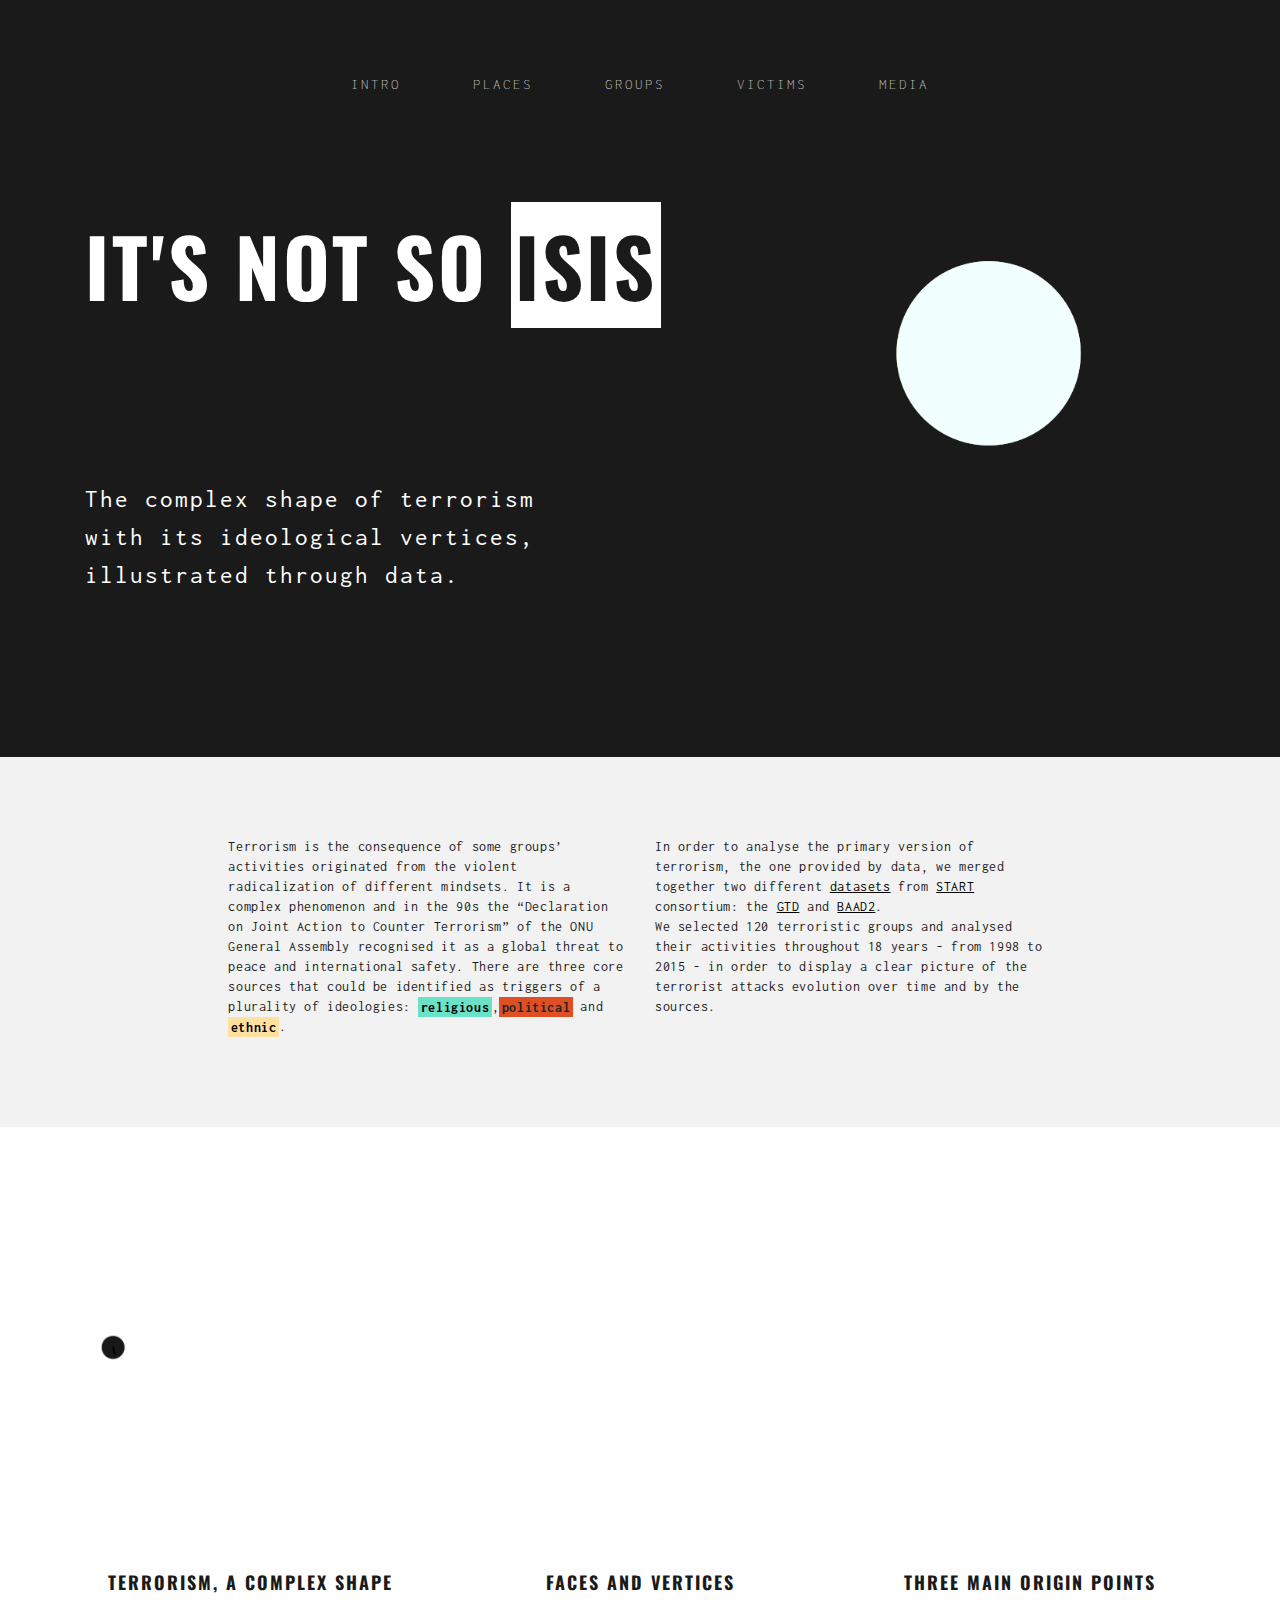
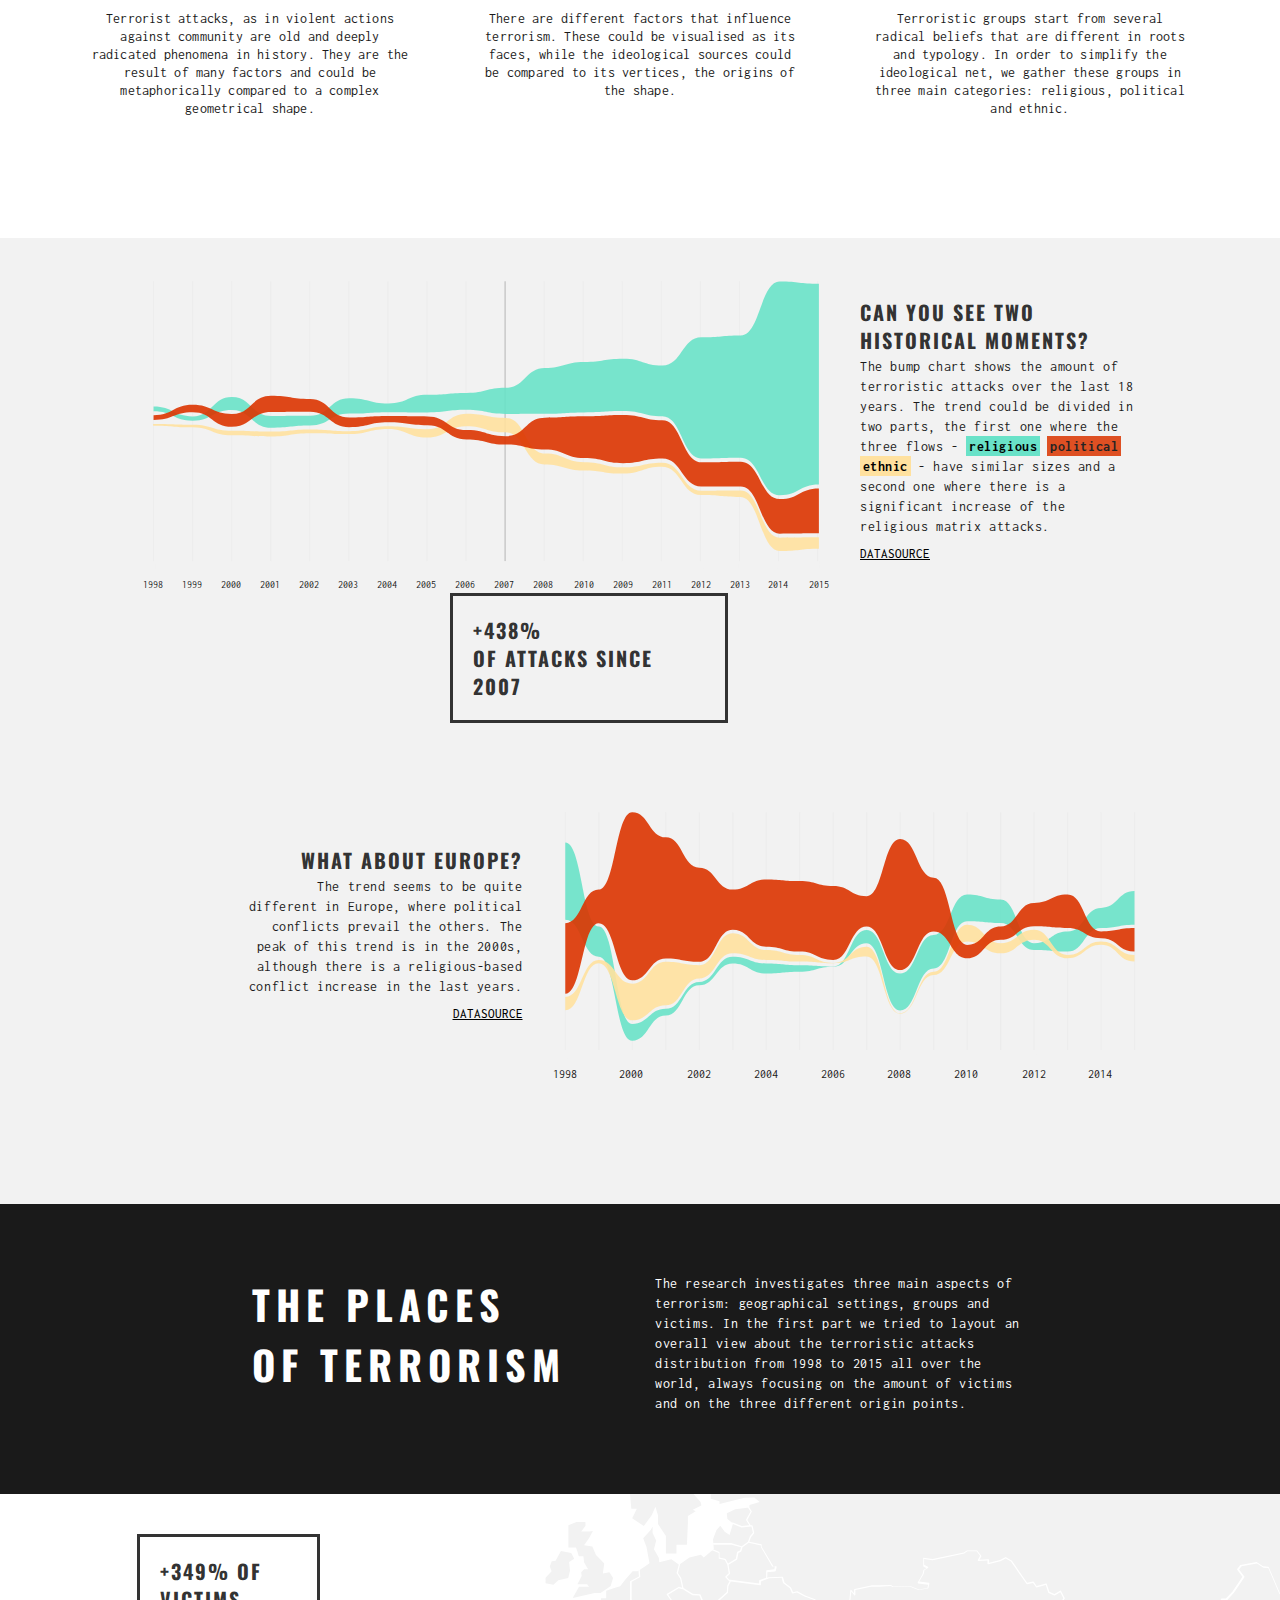
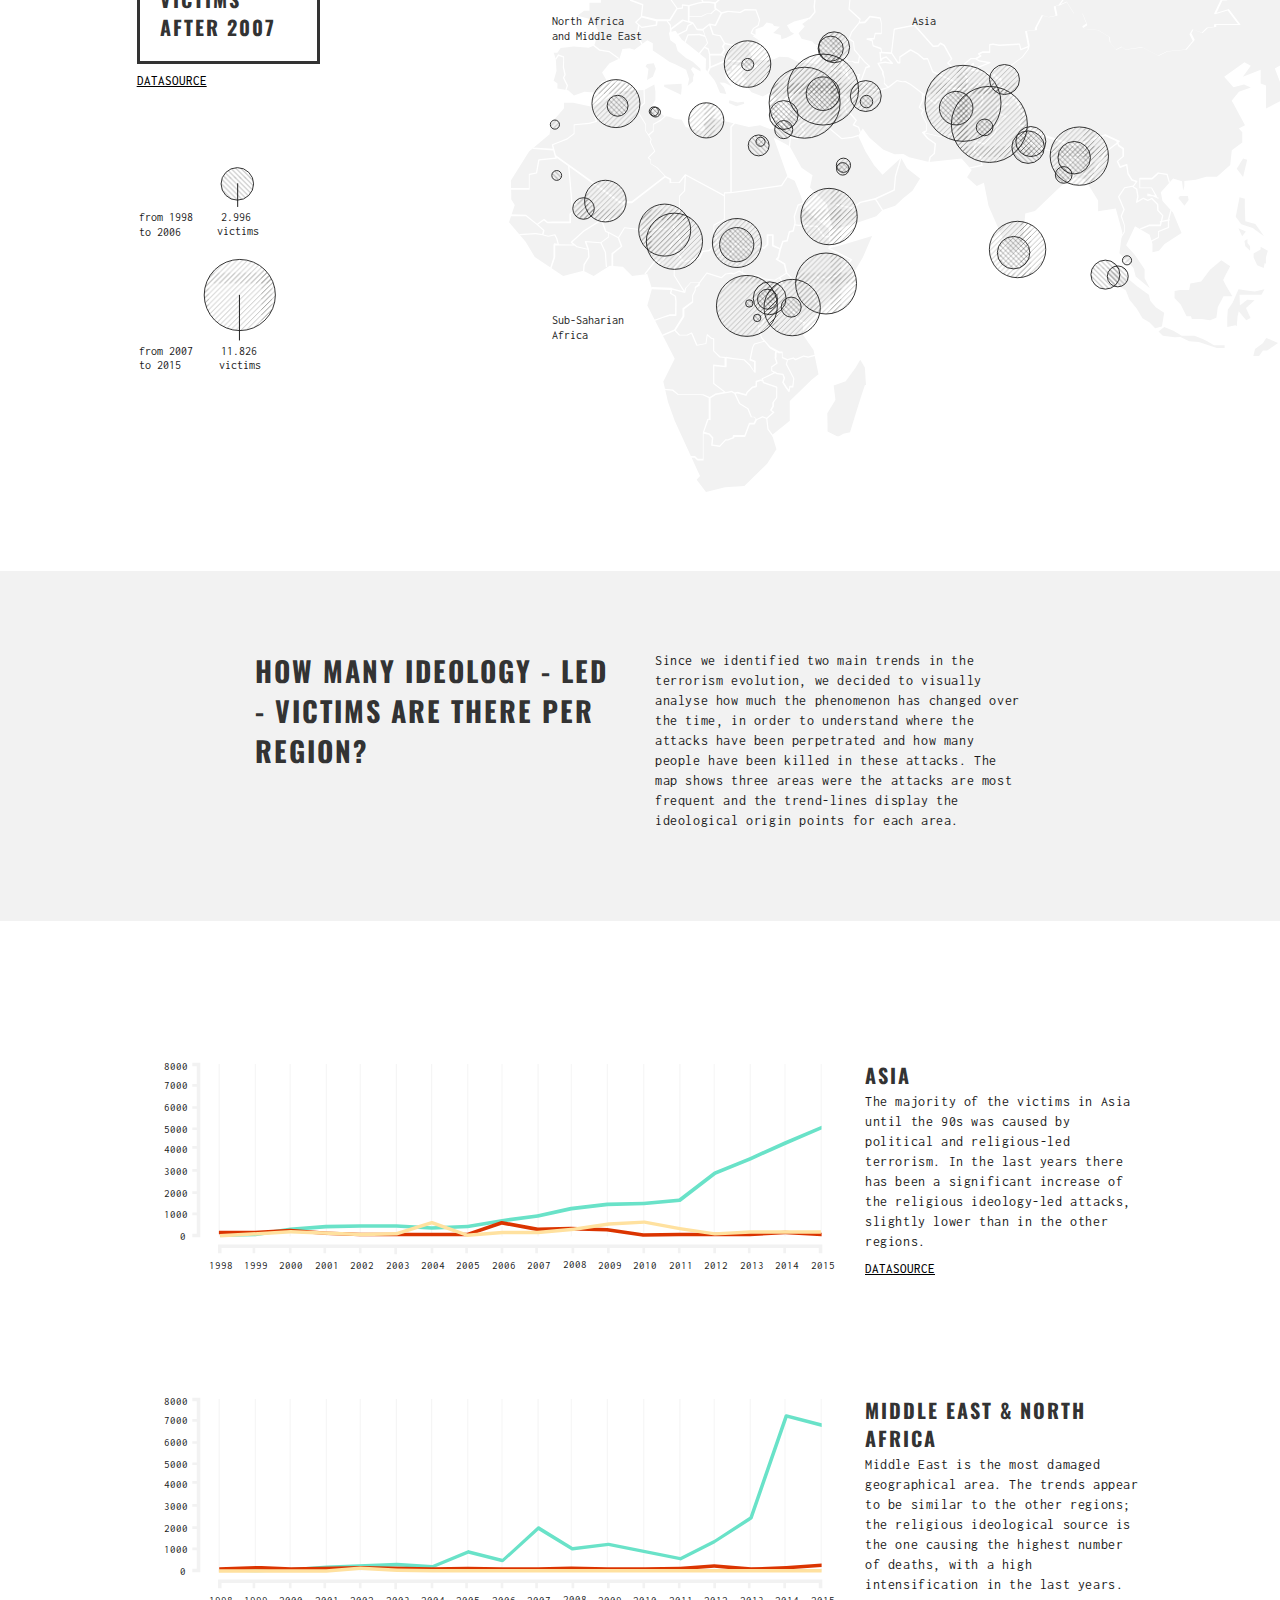
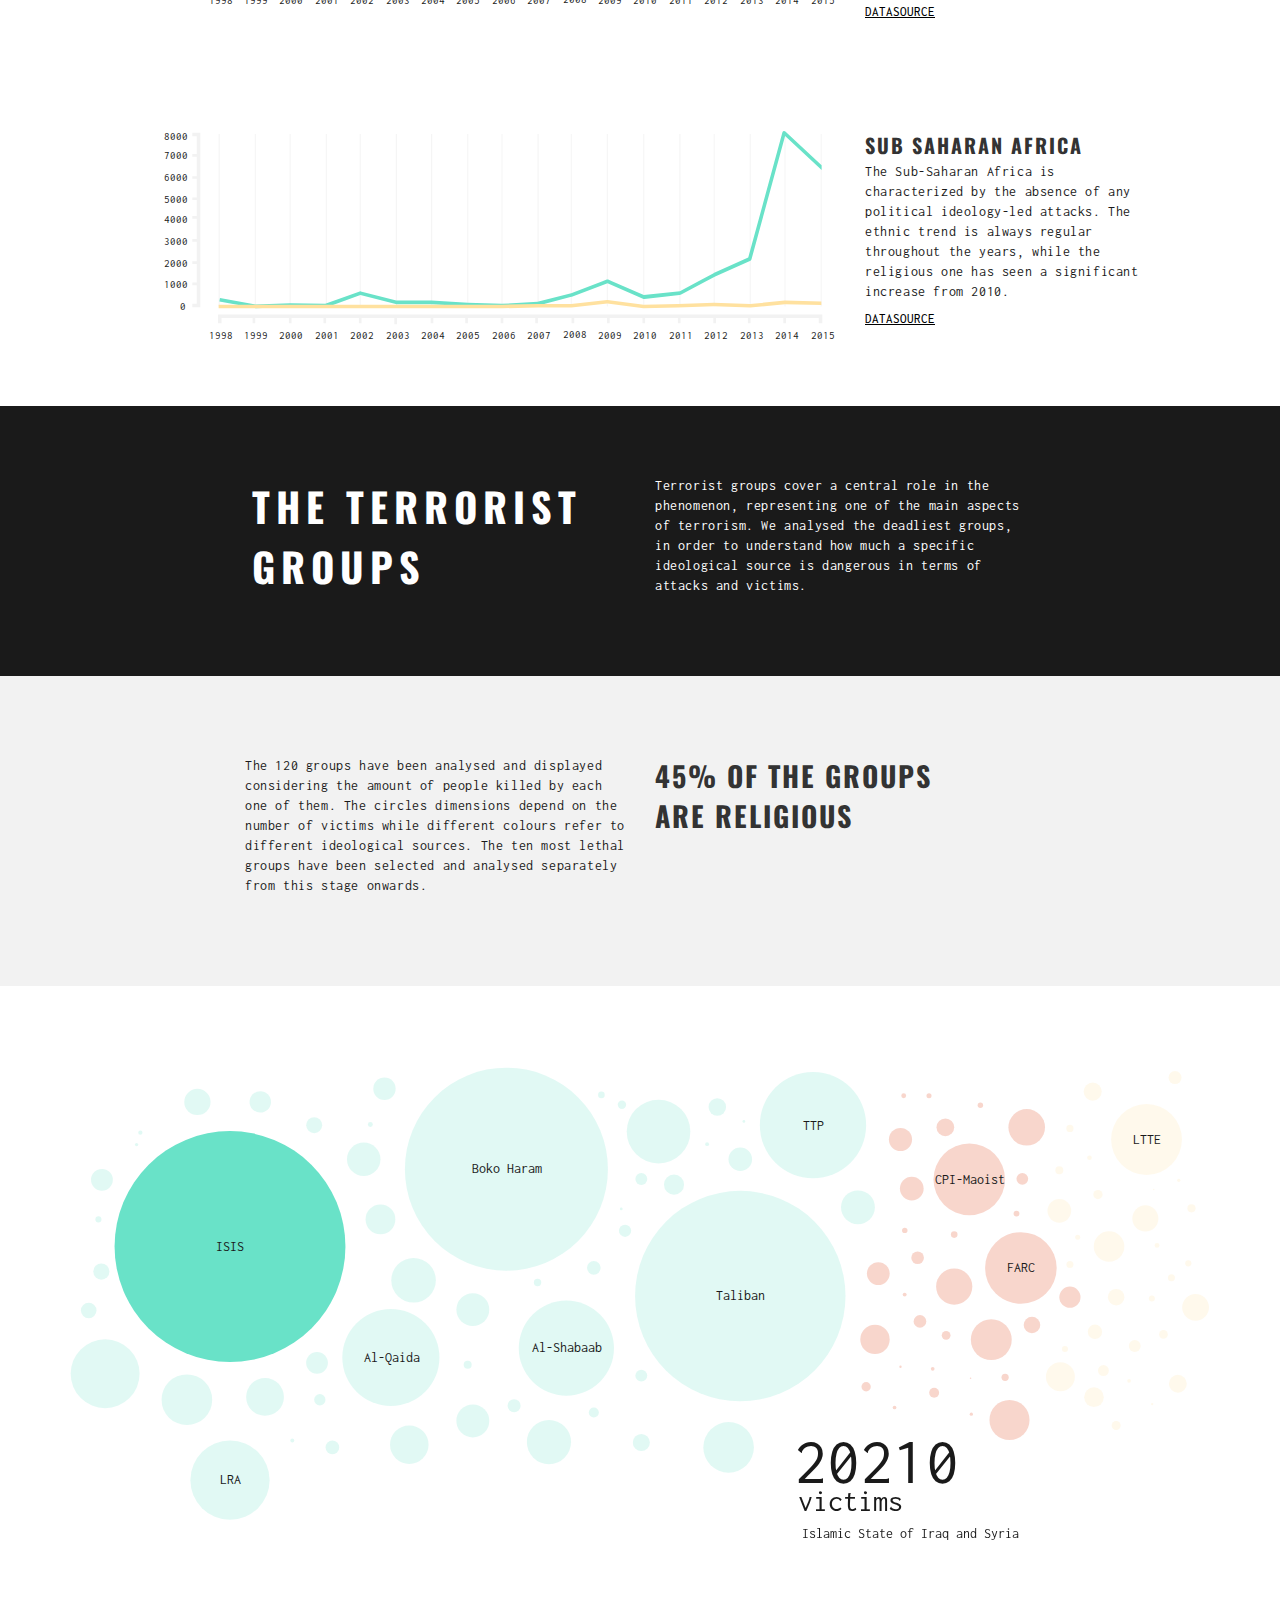
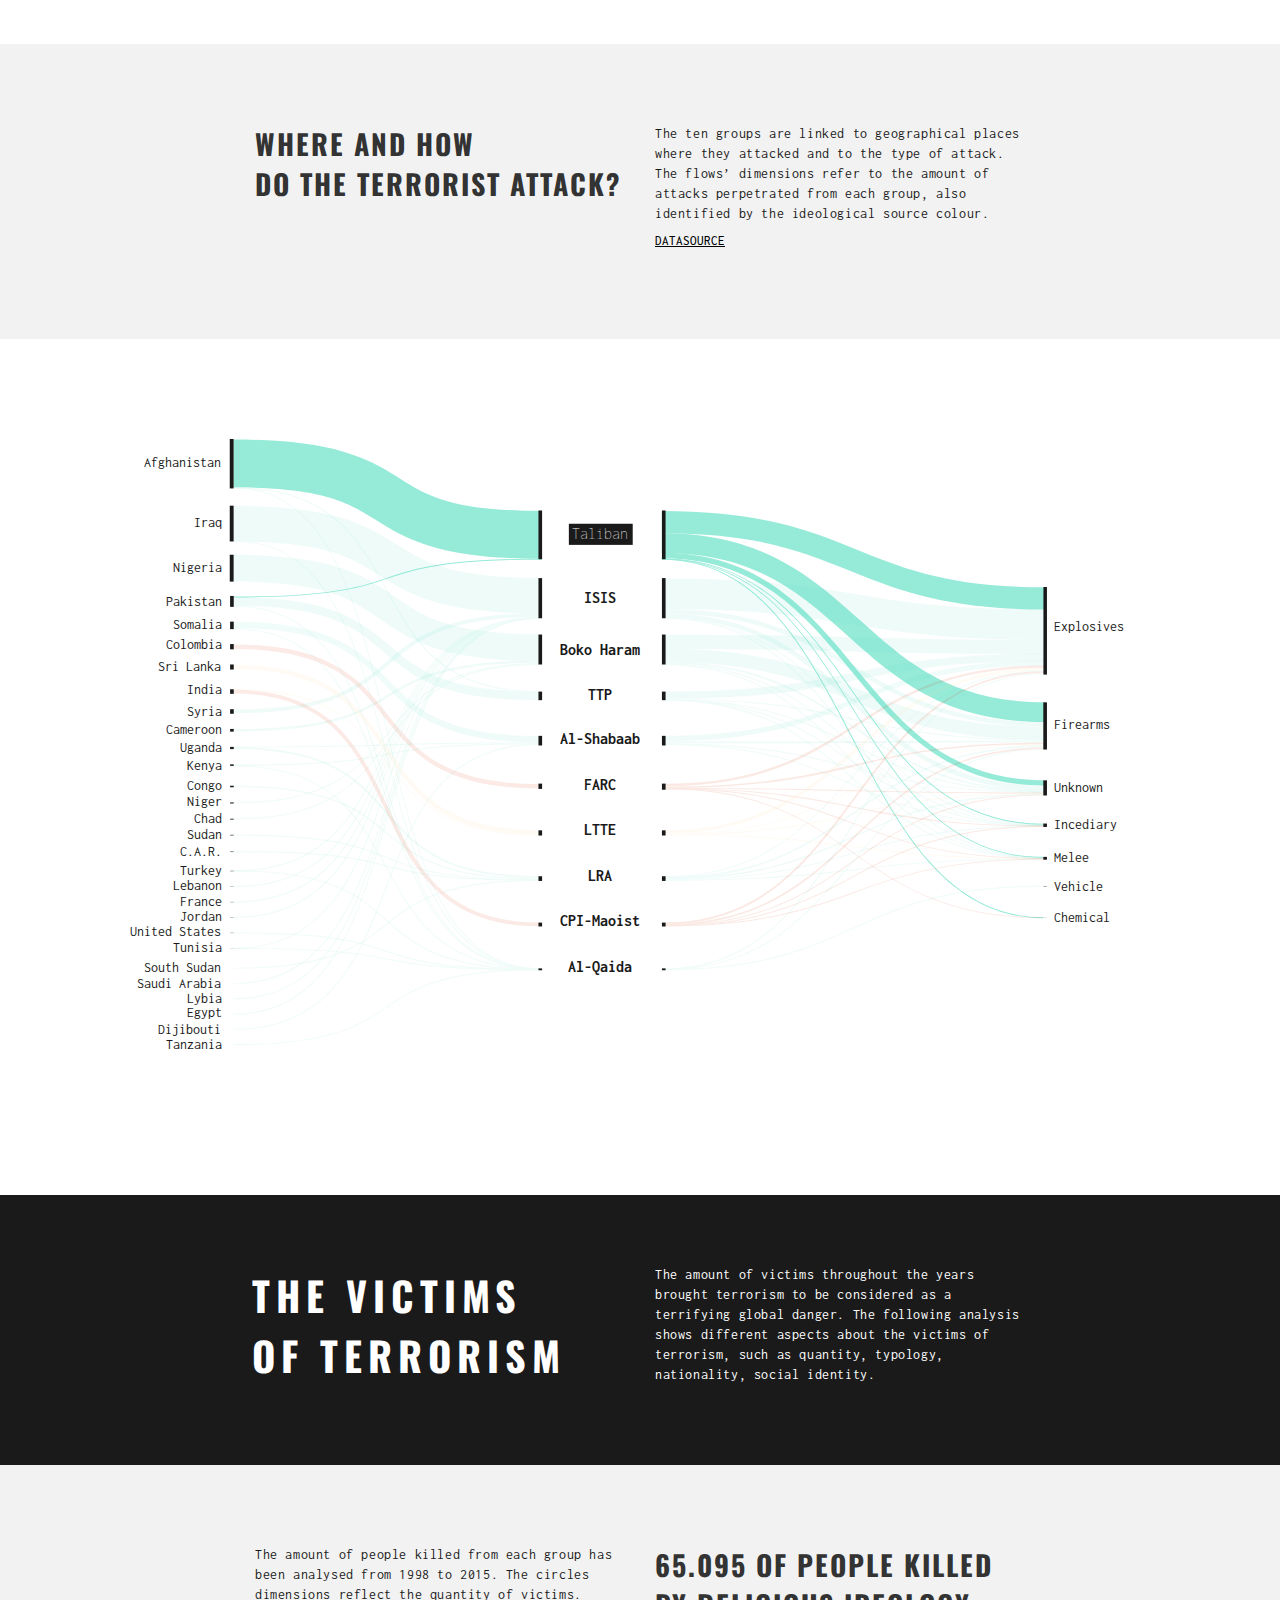
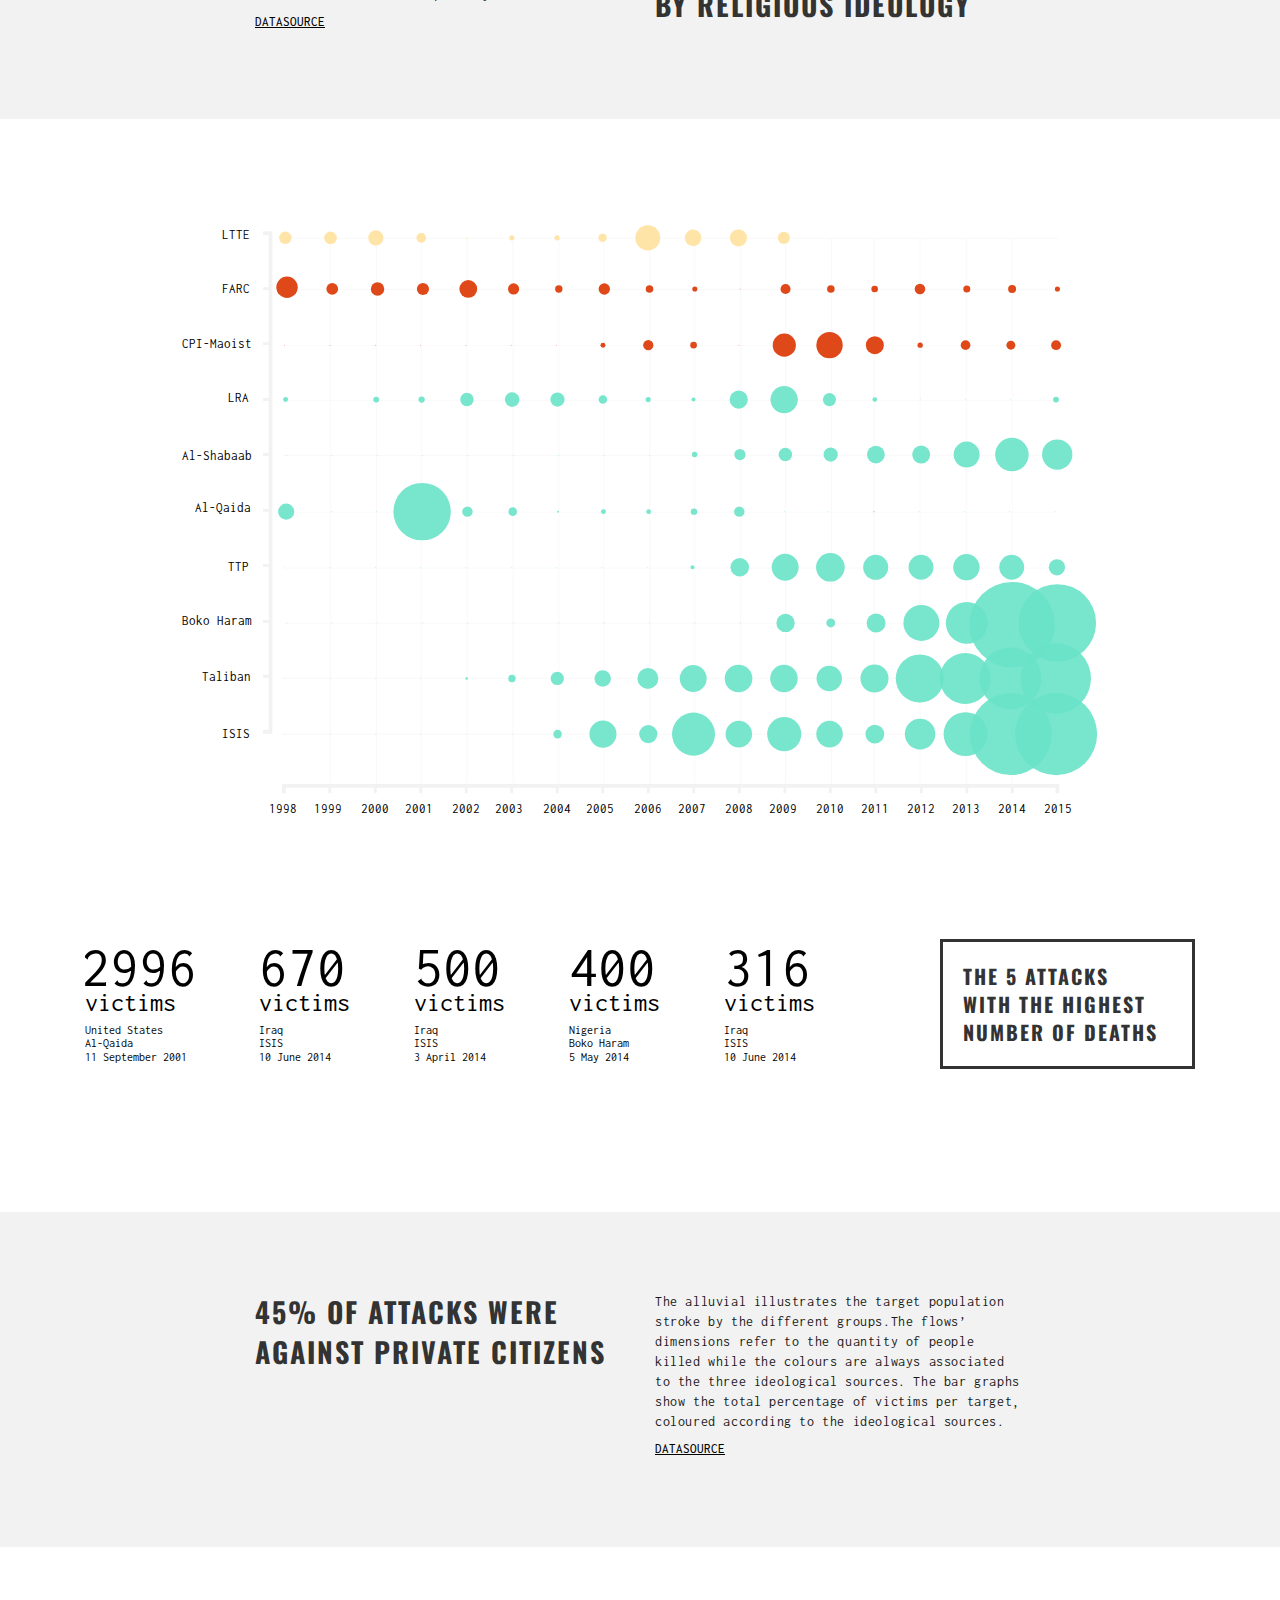
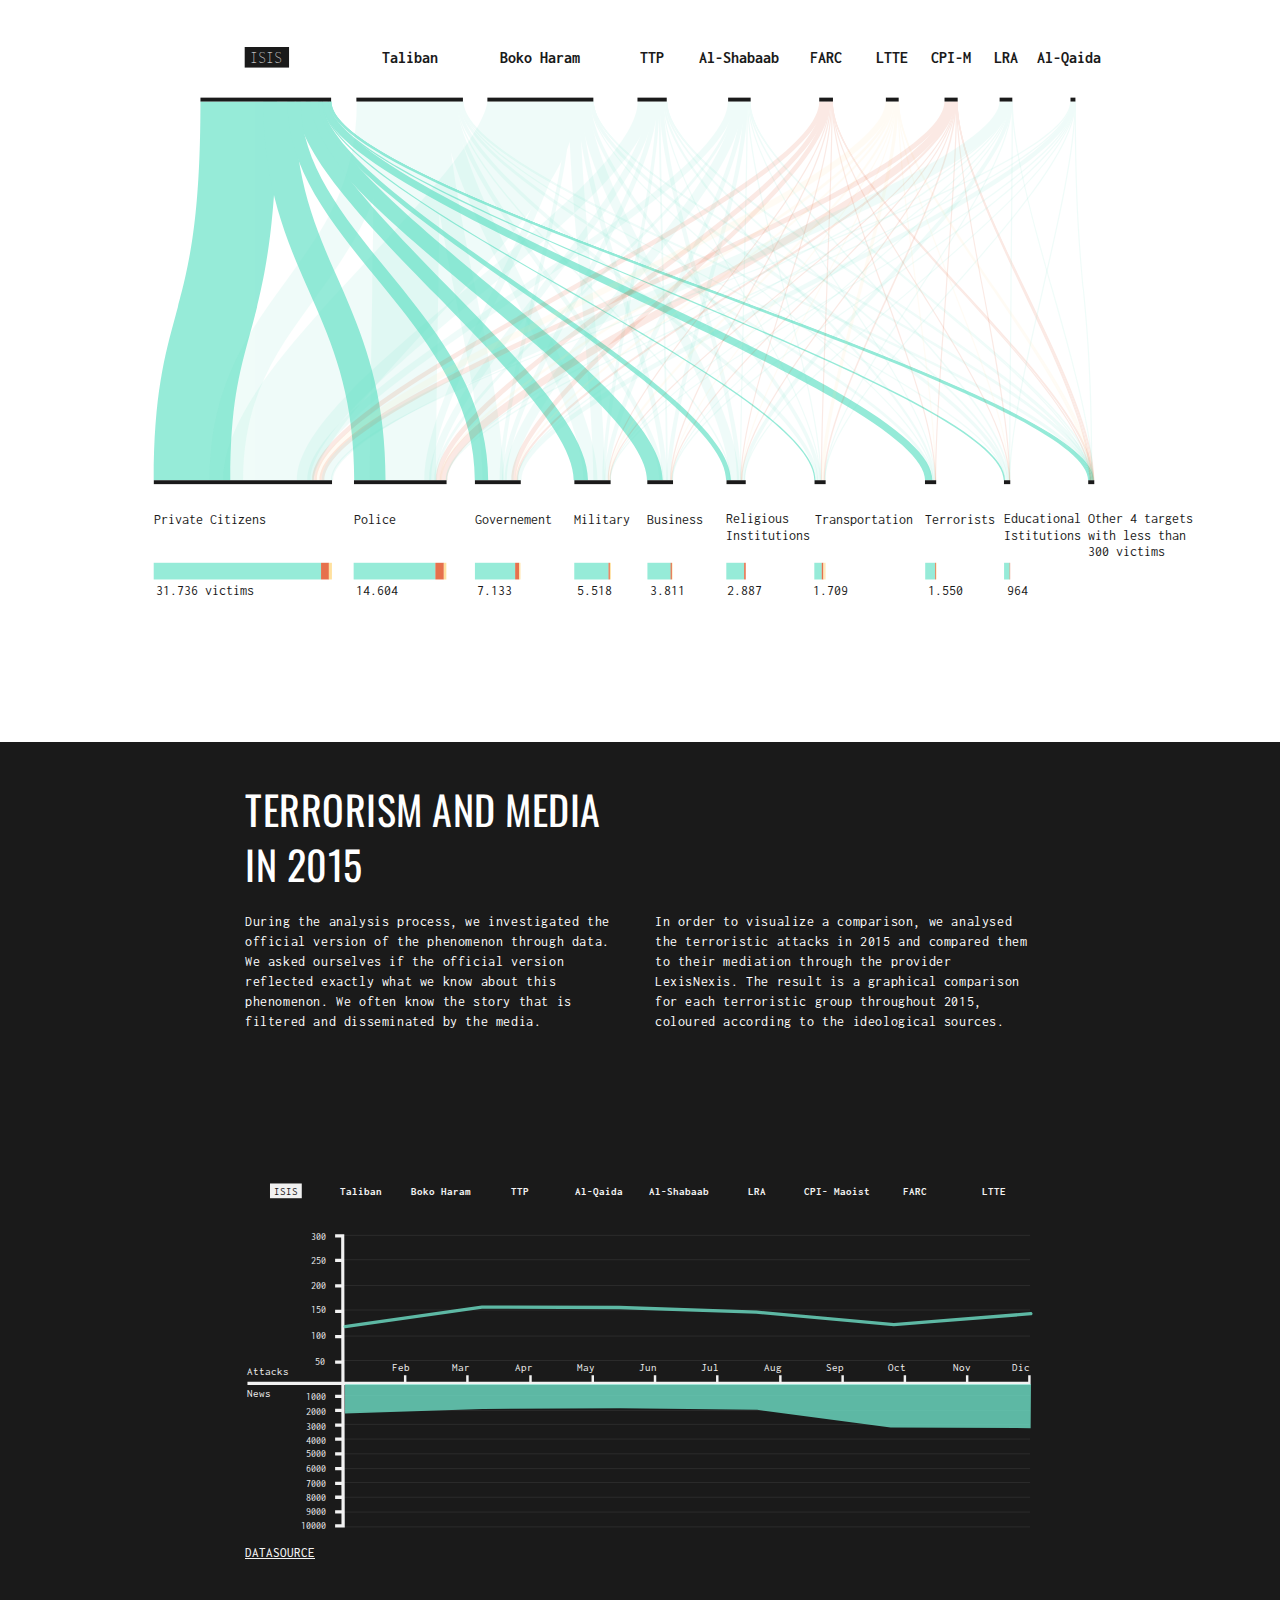
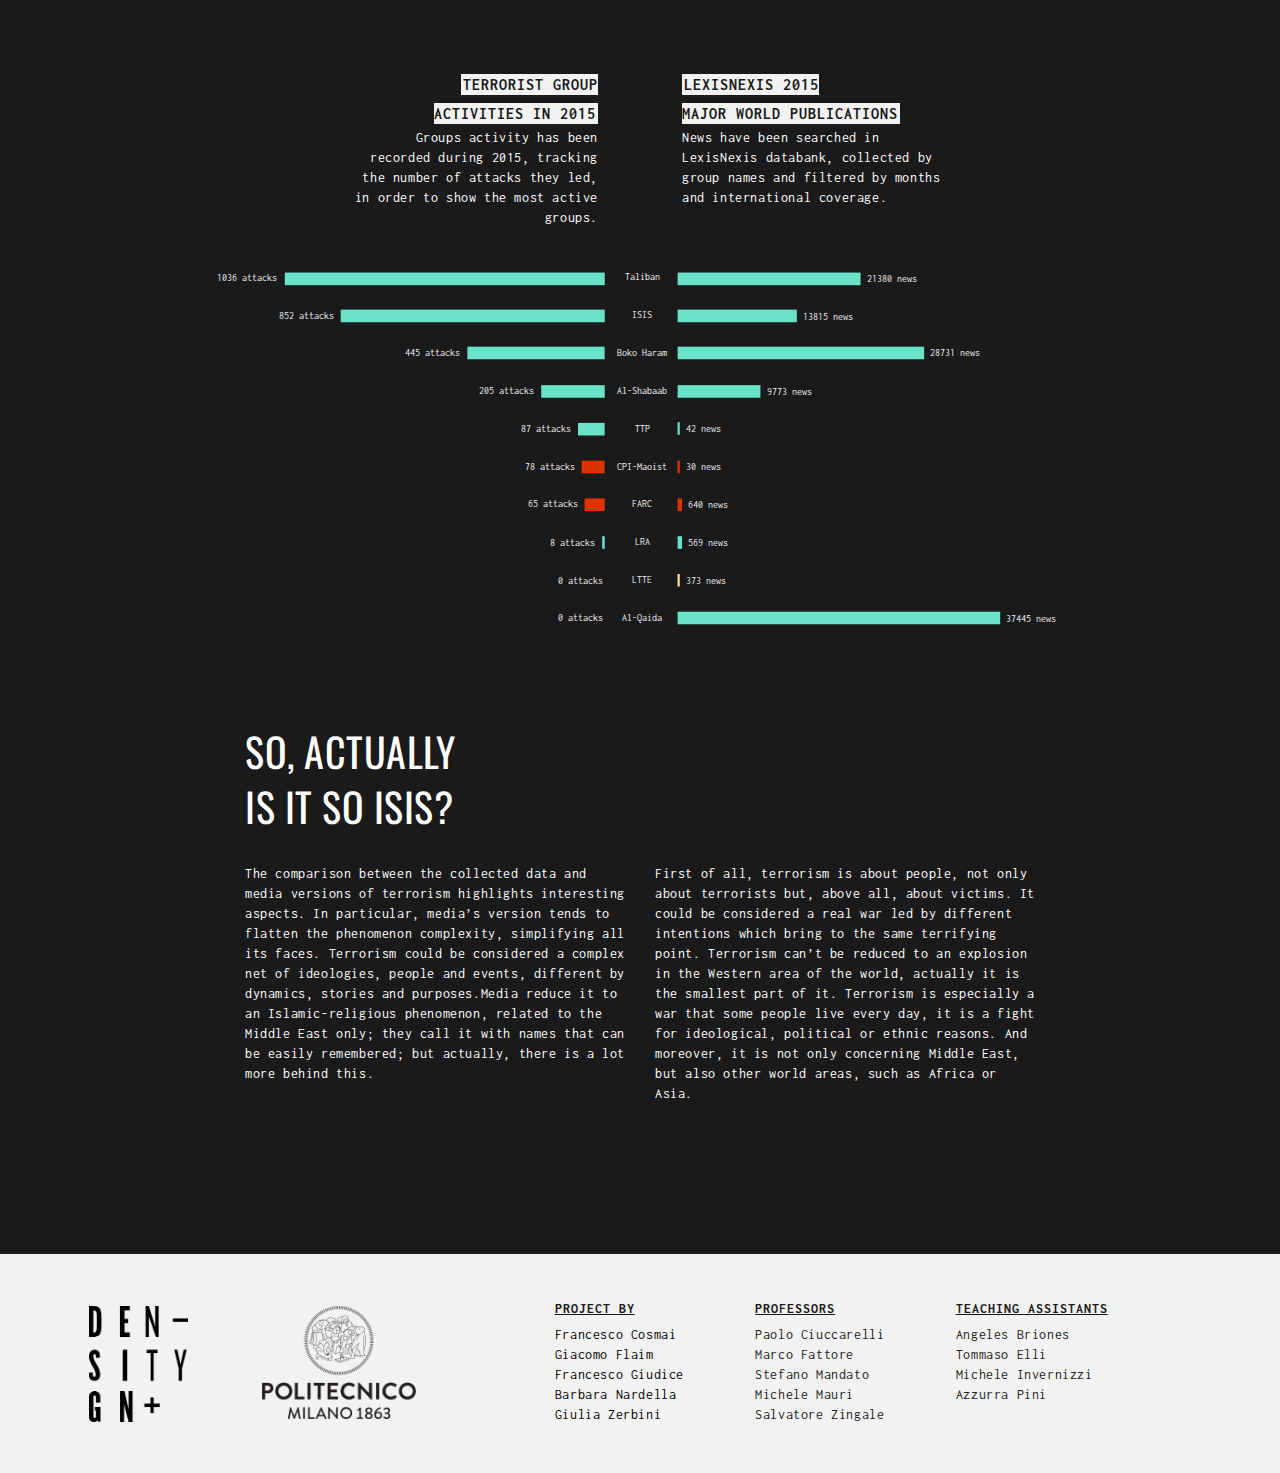
==== commit 96532f21: "fix menu mobile" ====
--- a/index.html
+++ b/index.html
@@ -58,7 +58,7 @@
     <nav class="navbar-custom navbar-fixed-top nav-up" role="navigation">
         <div class="container-fluid container-navbar">
             <div class="navbar-header">
-                <button type="button" class="navbar-toggle" data-toggle="collapse" data-target=".navbar-main-collapse">
+                <button type="button" class="navbar-toggle" data-toggle="collapse" data-target=".navbar-main-collapse" onclick="openMenu()">
                     Menu <i class="fa fa-bars"></i>
                 </button>
             </div>
@@ -66,7 +66,7 @@
             <!-- Collect the nav links, forms, and other content for toggling -->
             <div id="navbar-spy" class="collapse navbar-collapse navbar-main-collapse">
 
-                <ul class="nav navbar-nav">
+                <ul class="nav navbar-nav" onclick="openMenu()">
                     <!-- Hidden li included to remove active class from about link when scrolled up past about section -->
                     <li>
                         <a href="#intro">intro</a>
--- a/css/style.css
+++ b/css/style.css
@@ -239,18 +239,10 @@
 }
 
 .navbar-custom ul {
+  background-color: #1a1a1a;
   display: inline-block;
   float: none;
 }
-                                                  /* dispositivo piccolo */
-.navbar-toggle {
-  color: white;
-  font-family: "inconsolata";
-  font-weight: normal;
-  font-size: 18px;
-
-}
-
 .navbar-custom li a {
     margin: 0 30px;
     color: white;
@@ -265,8 +257,6 @@
   background-color: transparent;
   border-bottom: 1.4px solid;
   height:30px !important;
-
-
 }
 
 .navbar-custom .nav li a:hover {
@@ -277,10 +267,36 @@
   height:30px !important;
 
 }
-
 .navbar-custom li a:focus{
     background-color: transparent !important;
 }
+
+/* dispositivo piccolo */
+.navbar-toggle {
+  color: white;
+  font-family: "inconsolata";
+  font-weight: normal;
+  font-size: 15px;
+  position: absolute;
+  top:-2px;
+  right:0;
+  text-transform: uppercase;
+  letter-spacing: 2px;
+}
+
+#navbar-spy {
+  background:#1a1a1a;
+  position:absolute;
+  top:50px;
+  left:0;
+  width:100%;
+  height: 100vh;
+  margin:0 auto;
+  overflow: hidden;
+  padding-top: 10%;
+}
+
+/* ita-eng navbar */
 .language {
   position: absolute;
   top:15px;
@@ -1046,7 +1062,7 @@
   height: 100vh;
   width: 100vw;
   background: #1a1a1a;
-  position:absolute;
+  position: fixed;
   top: 0;
   left: 0;
   z-index:10;
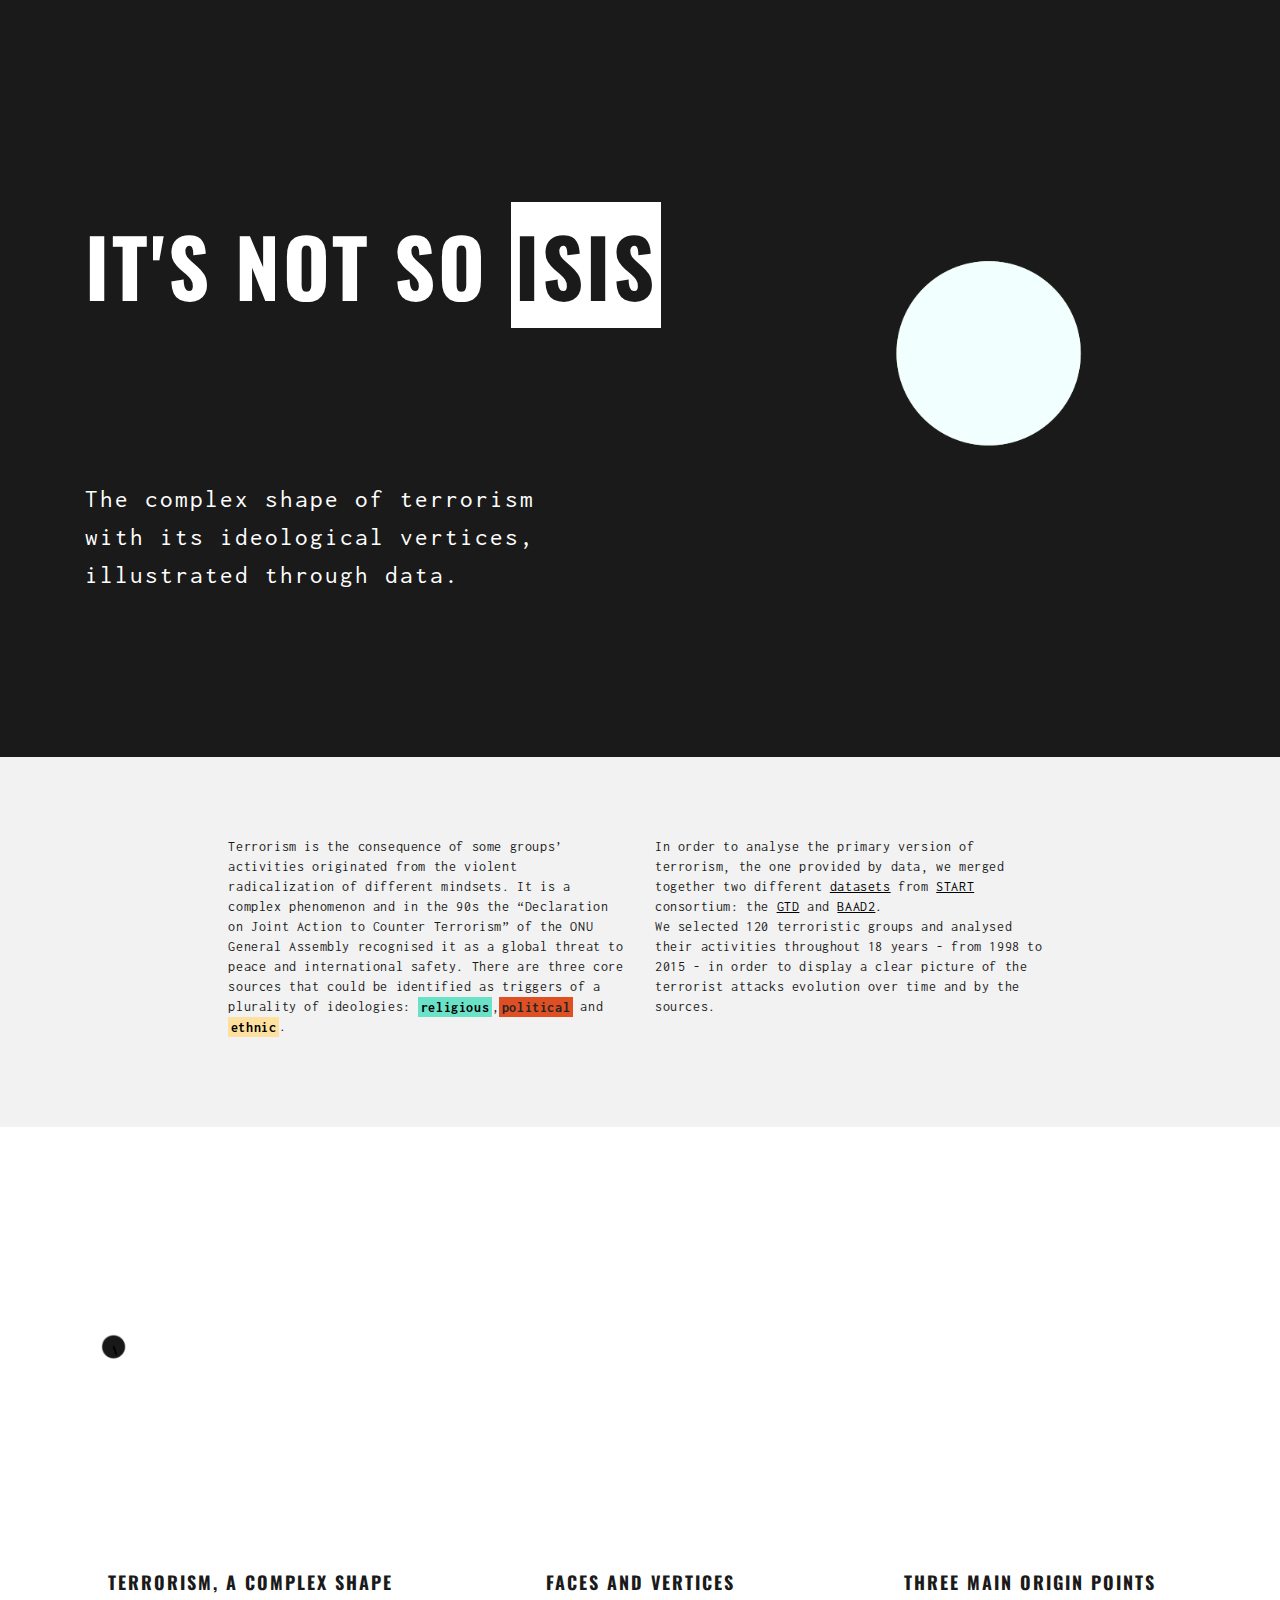
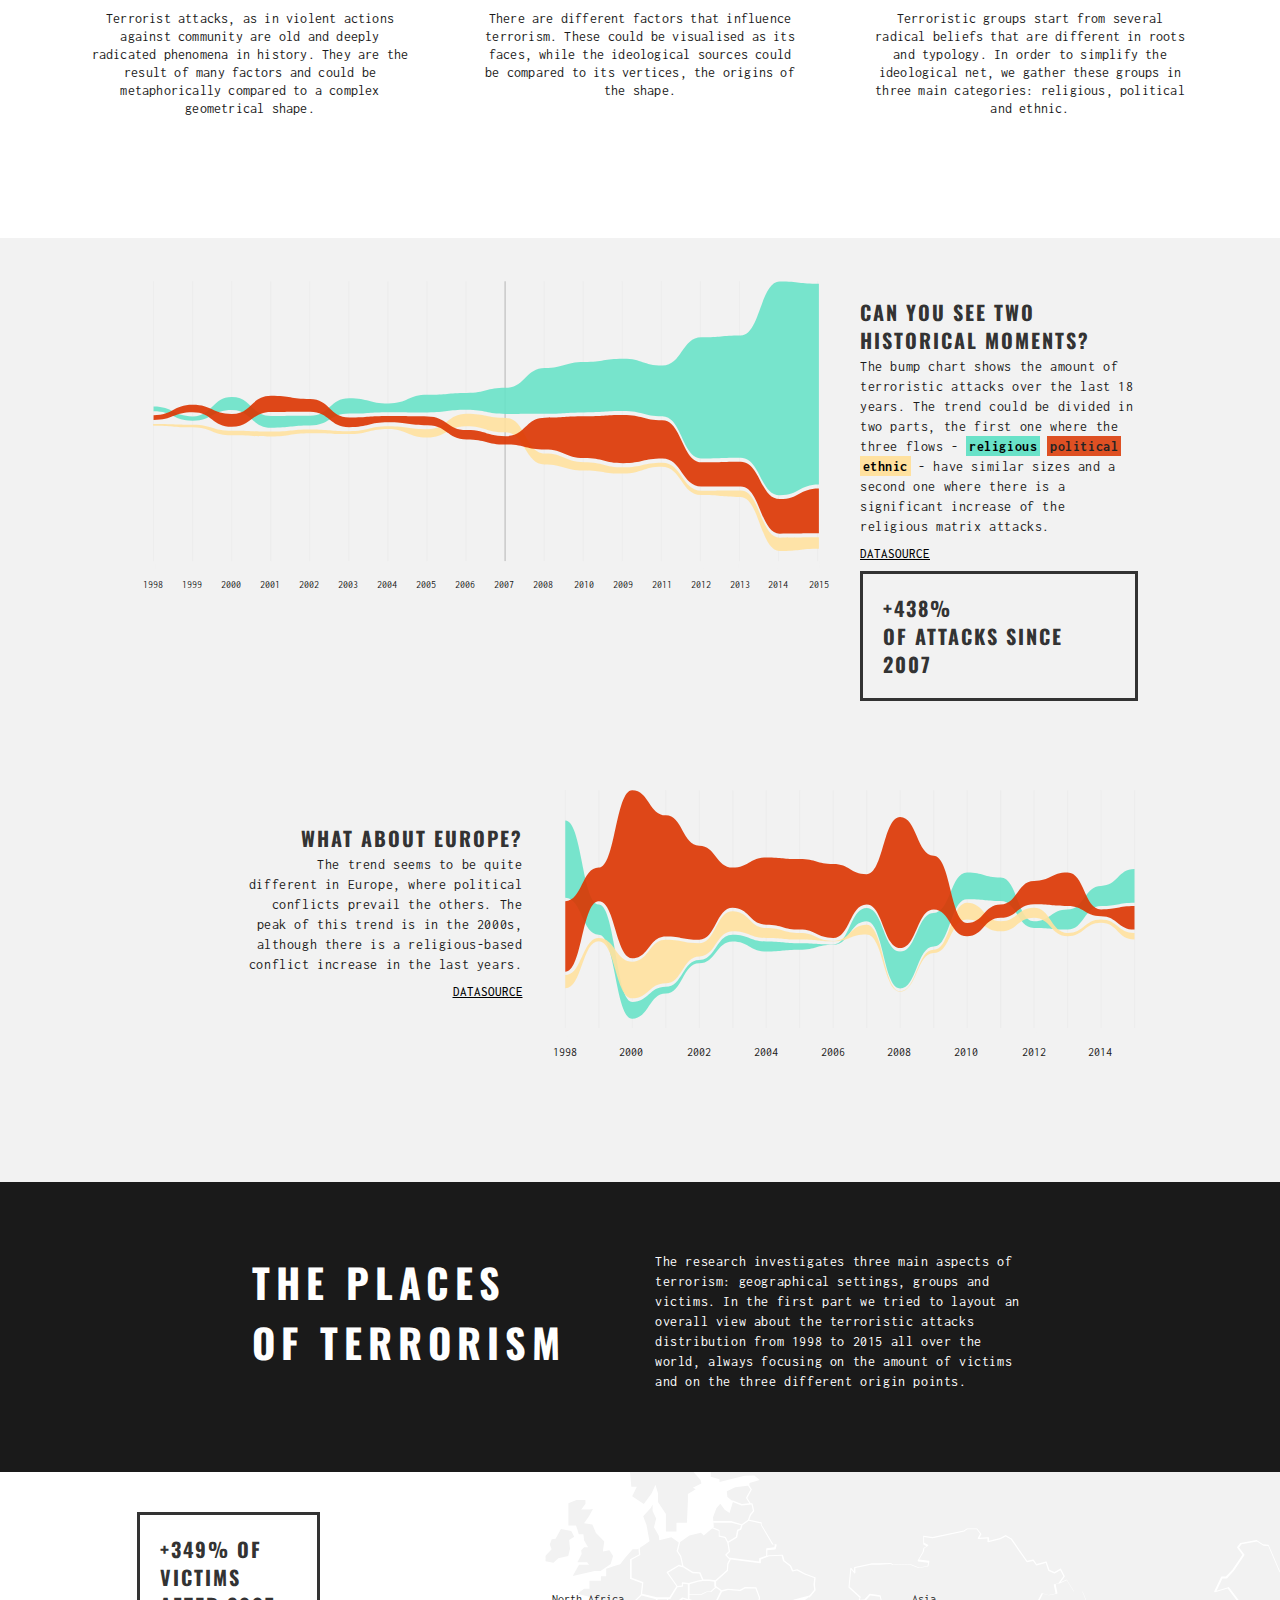
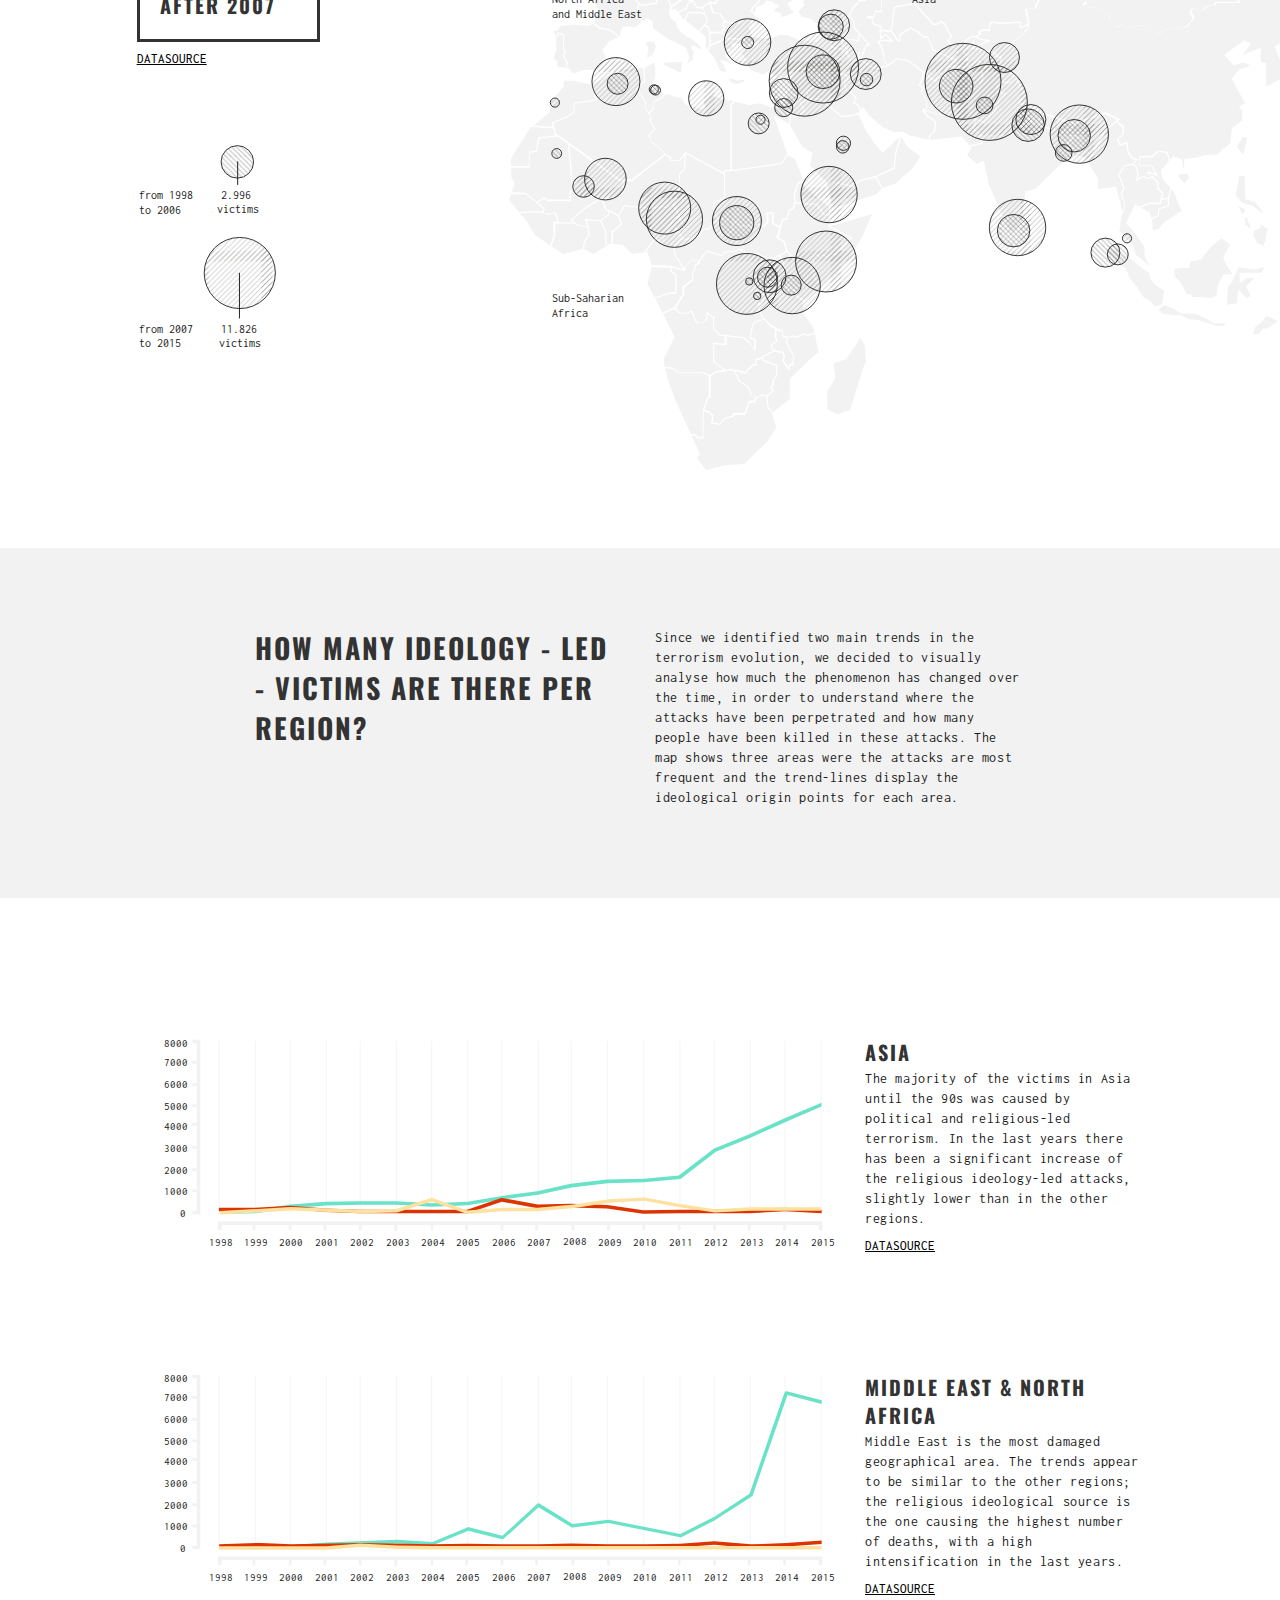
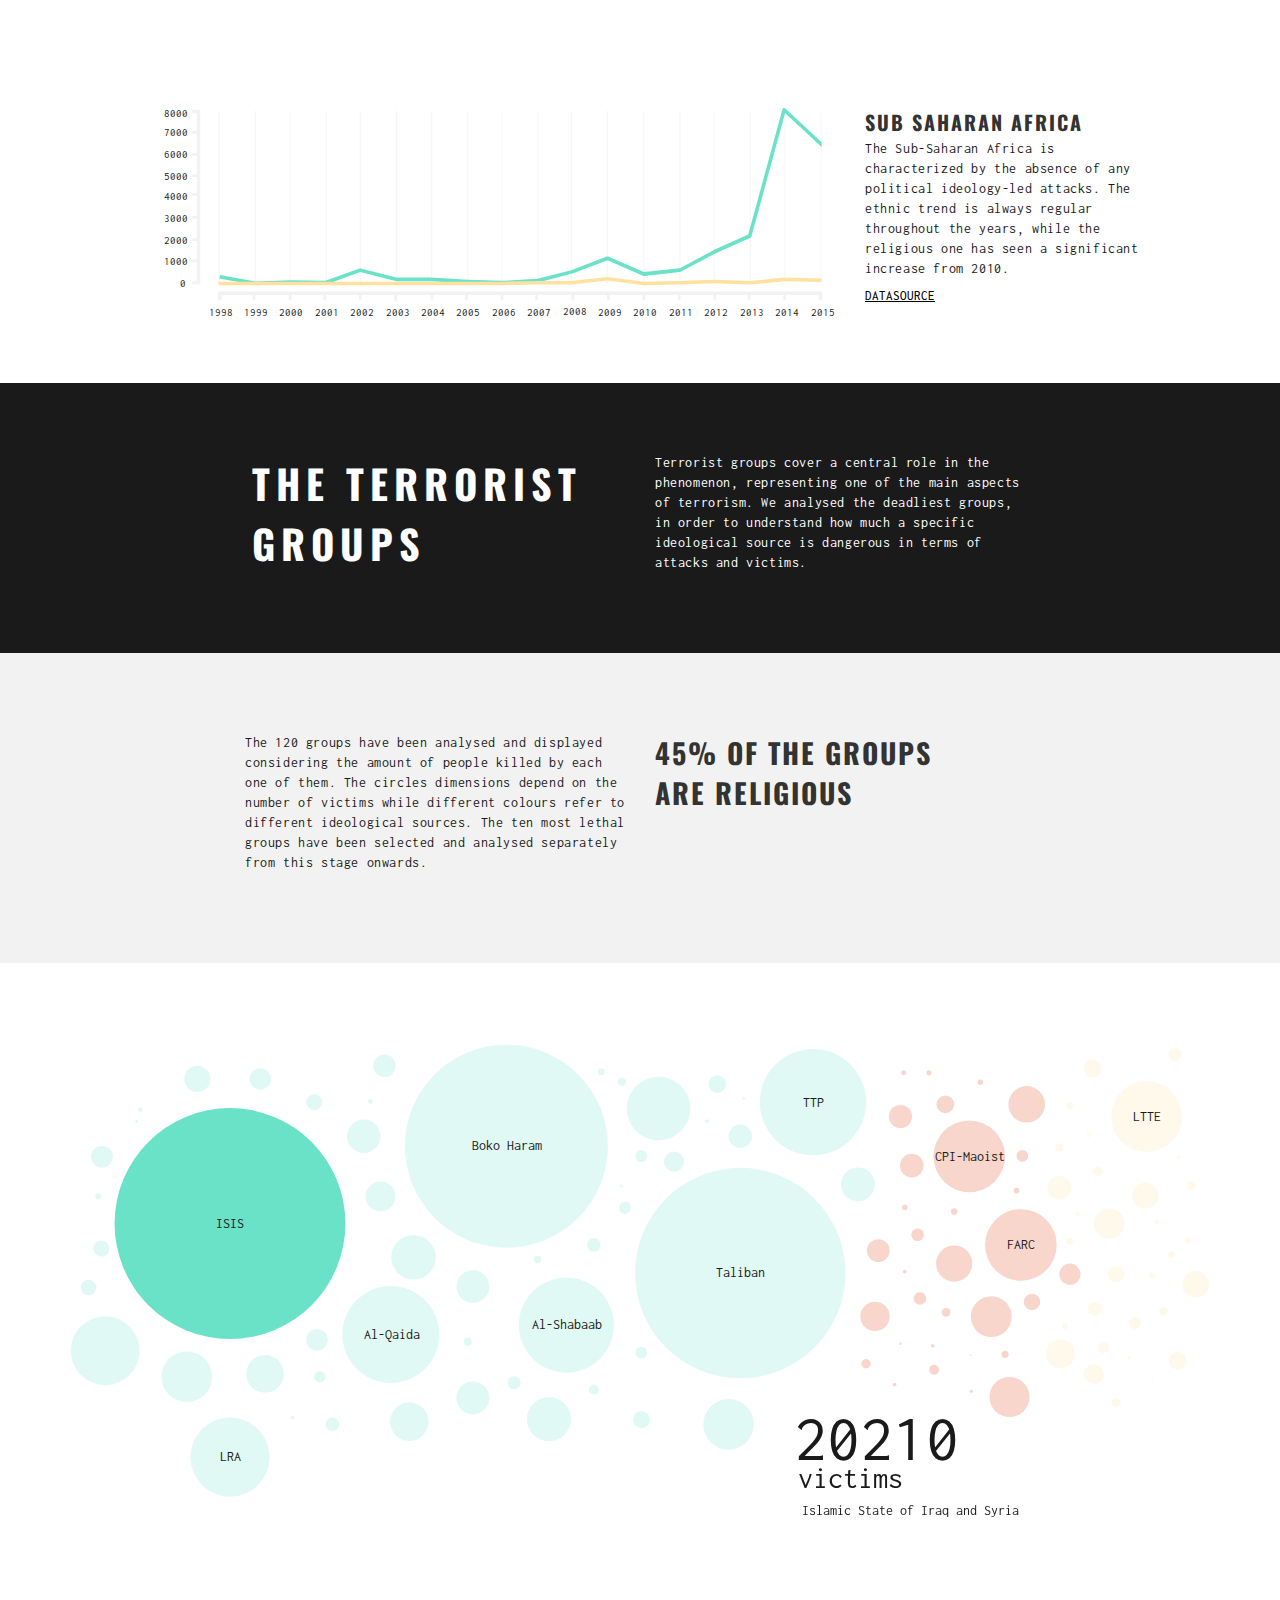
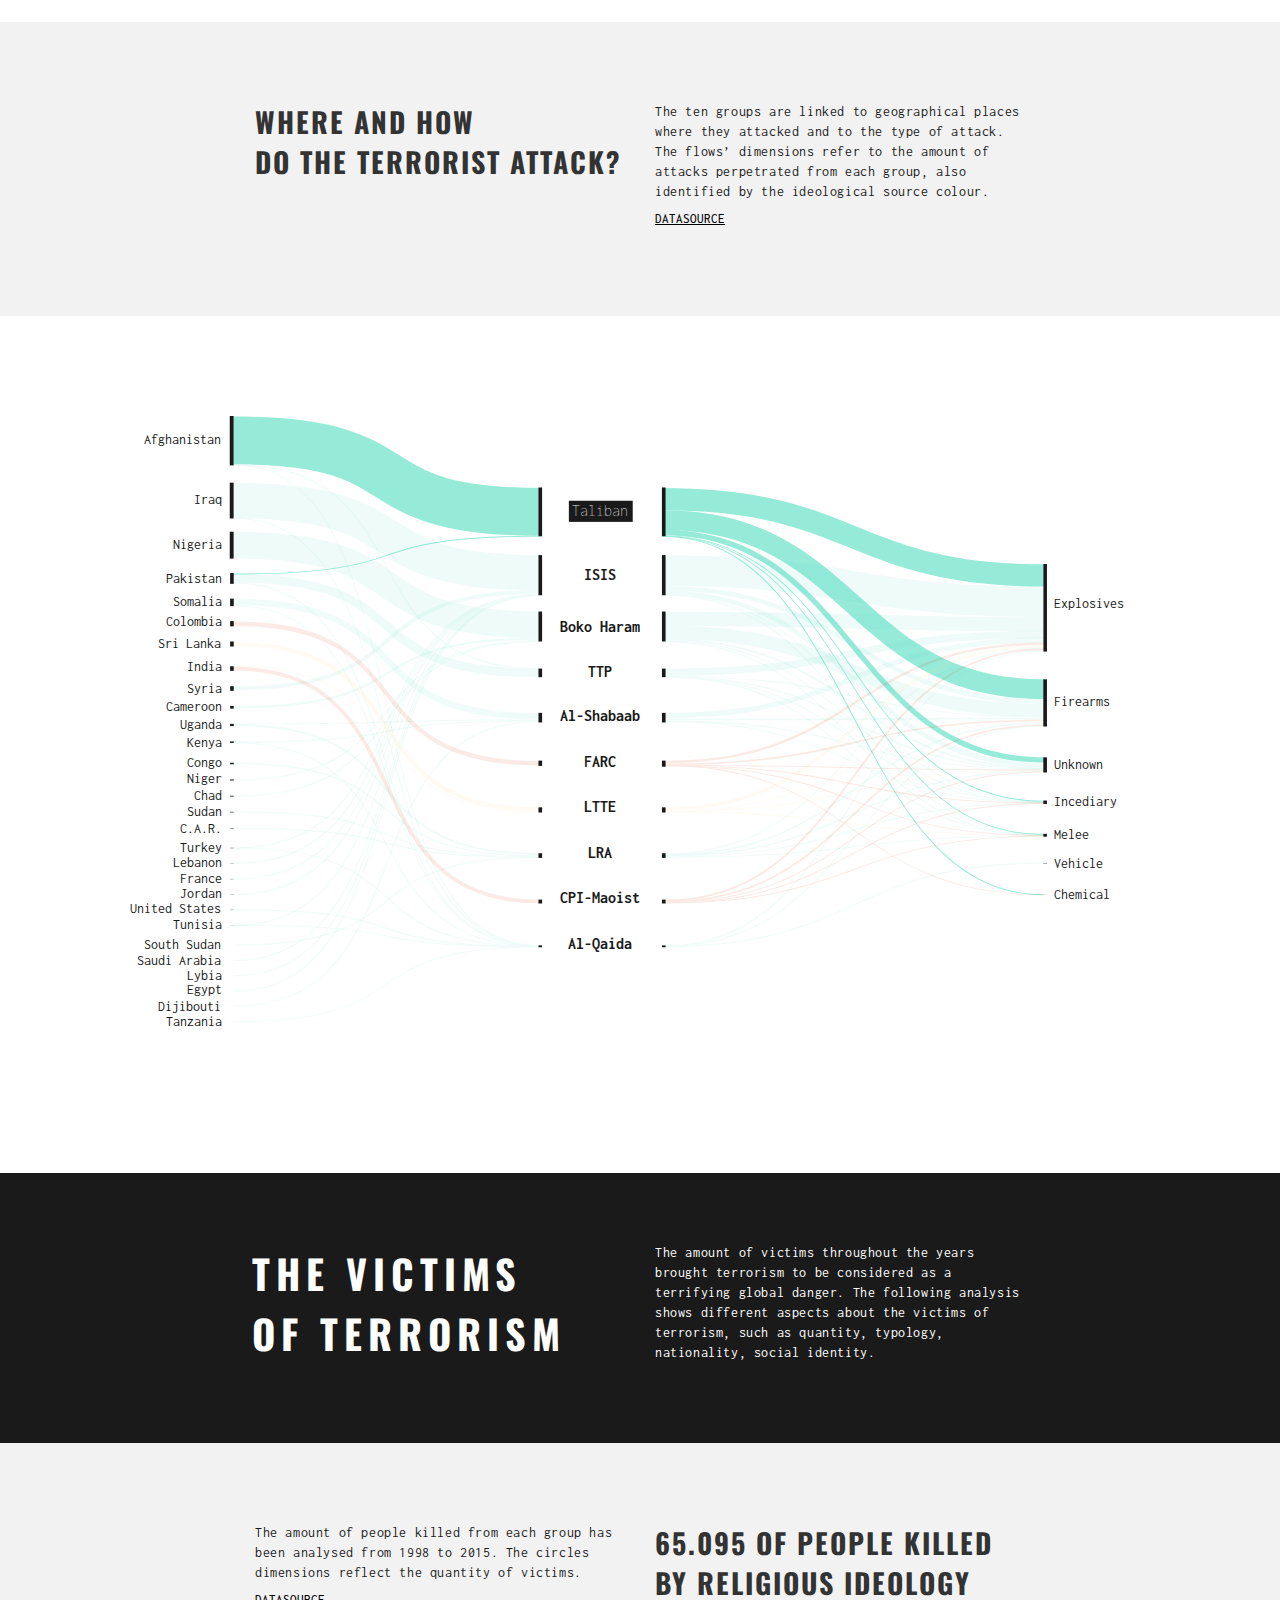
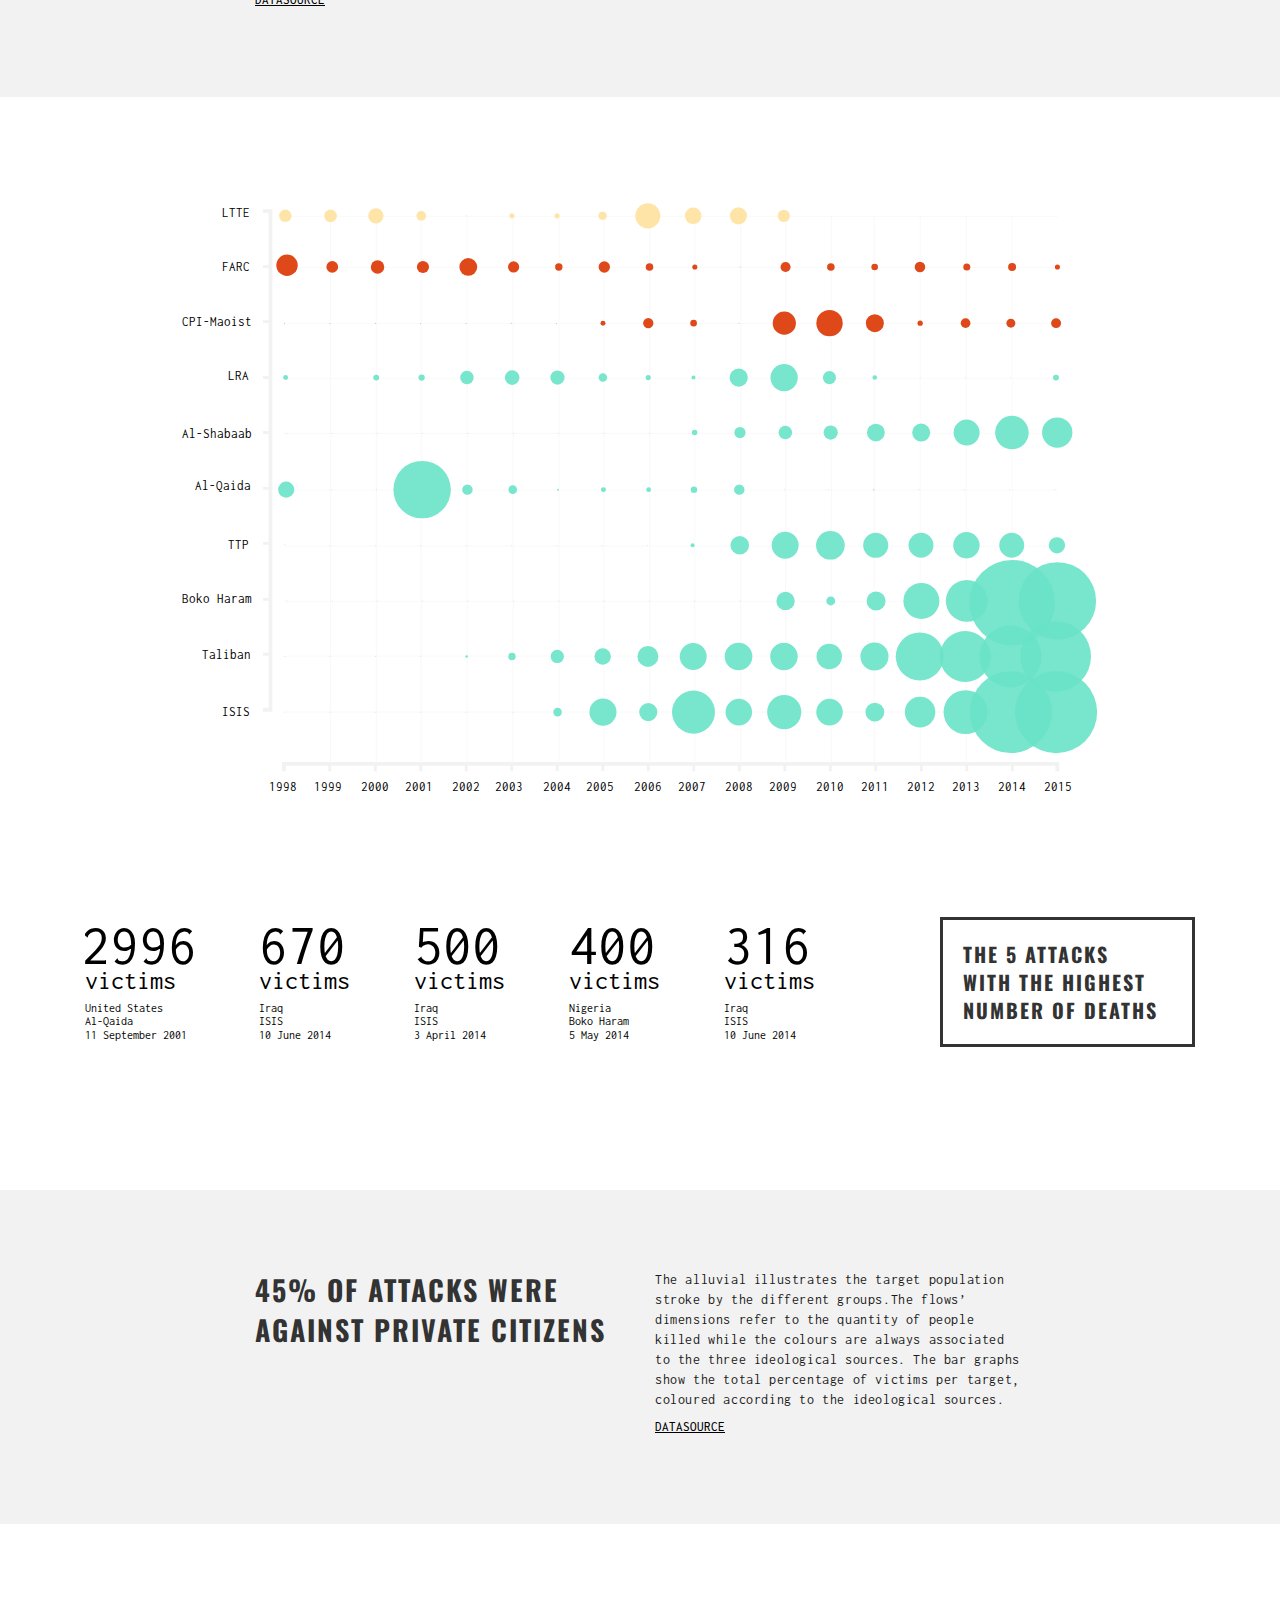
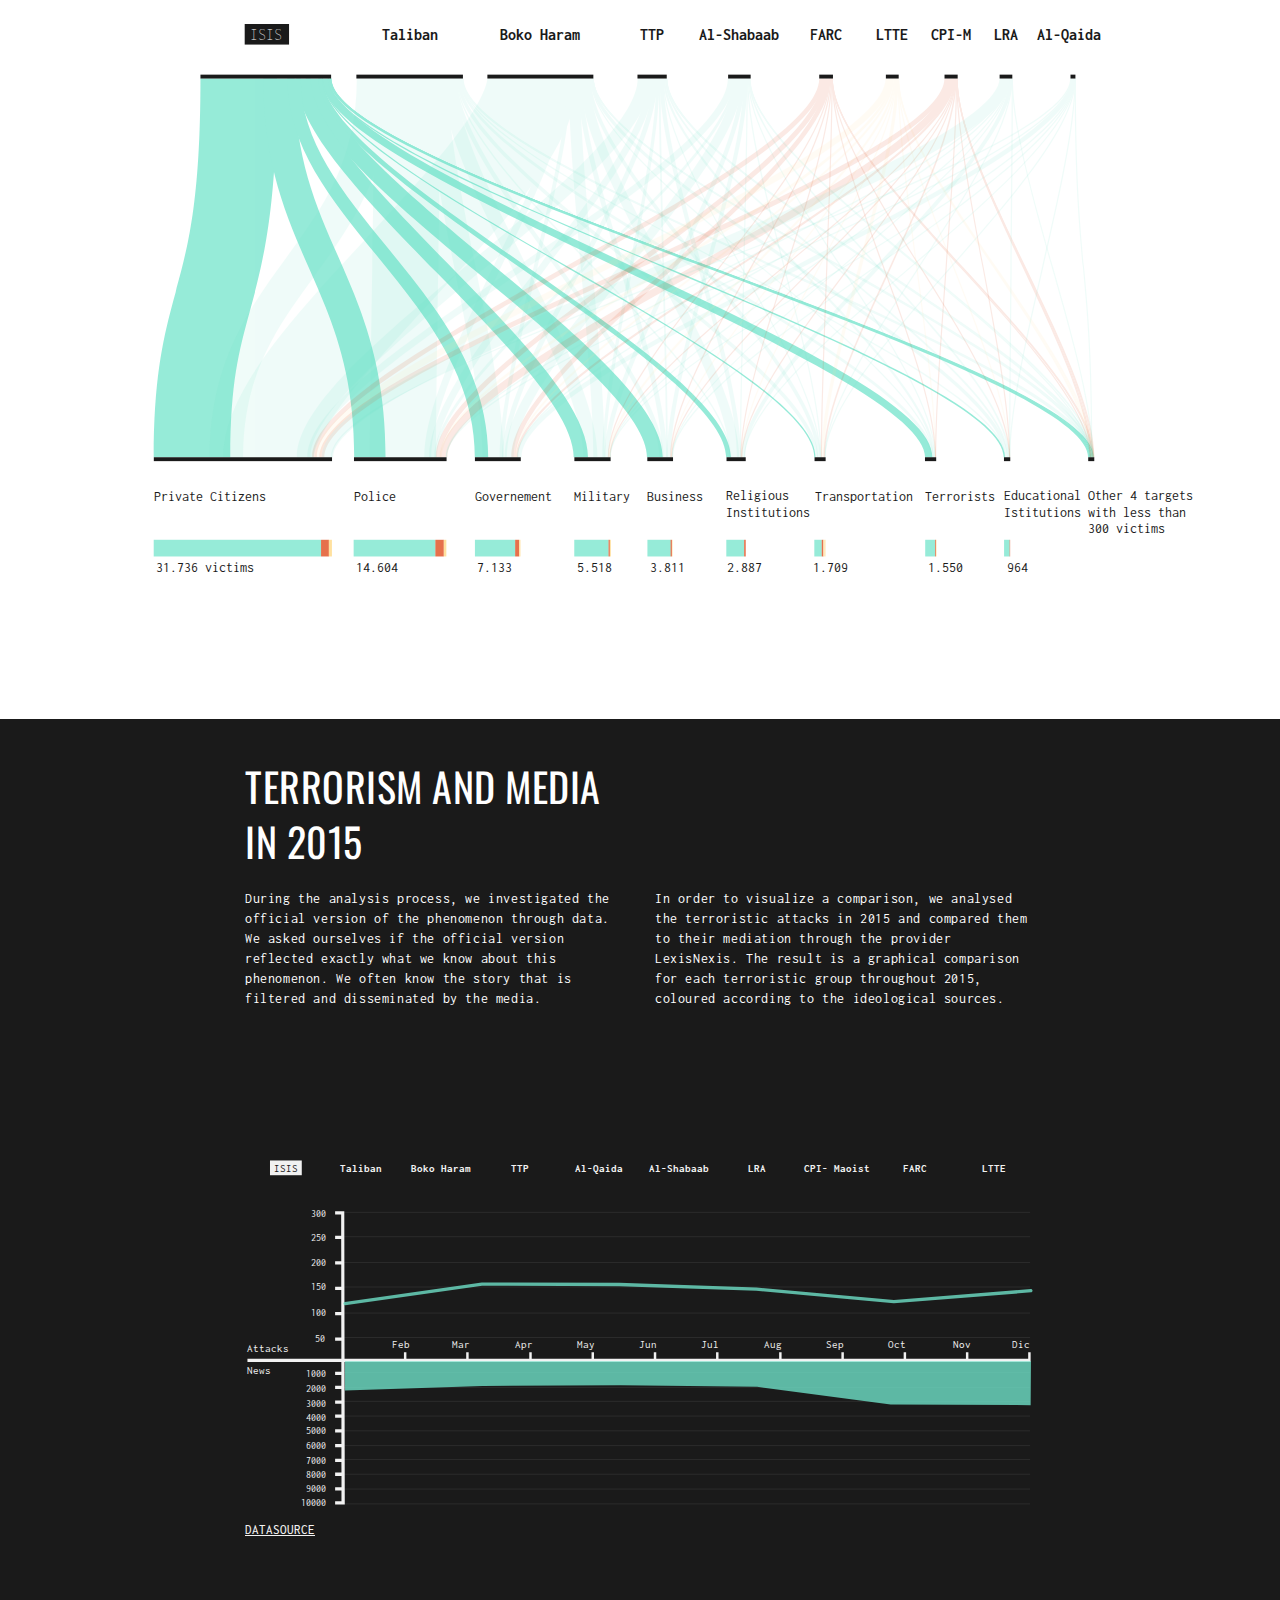
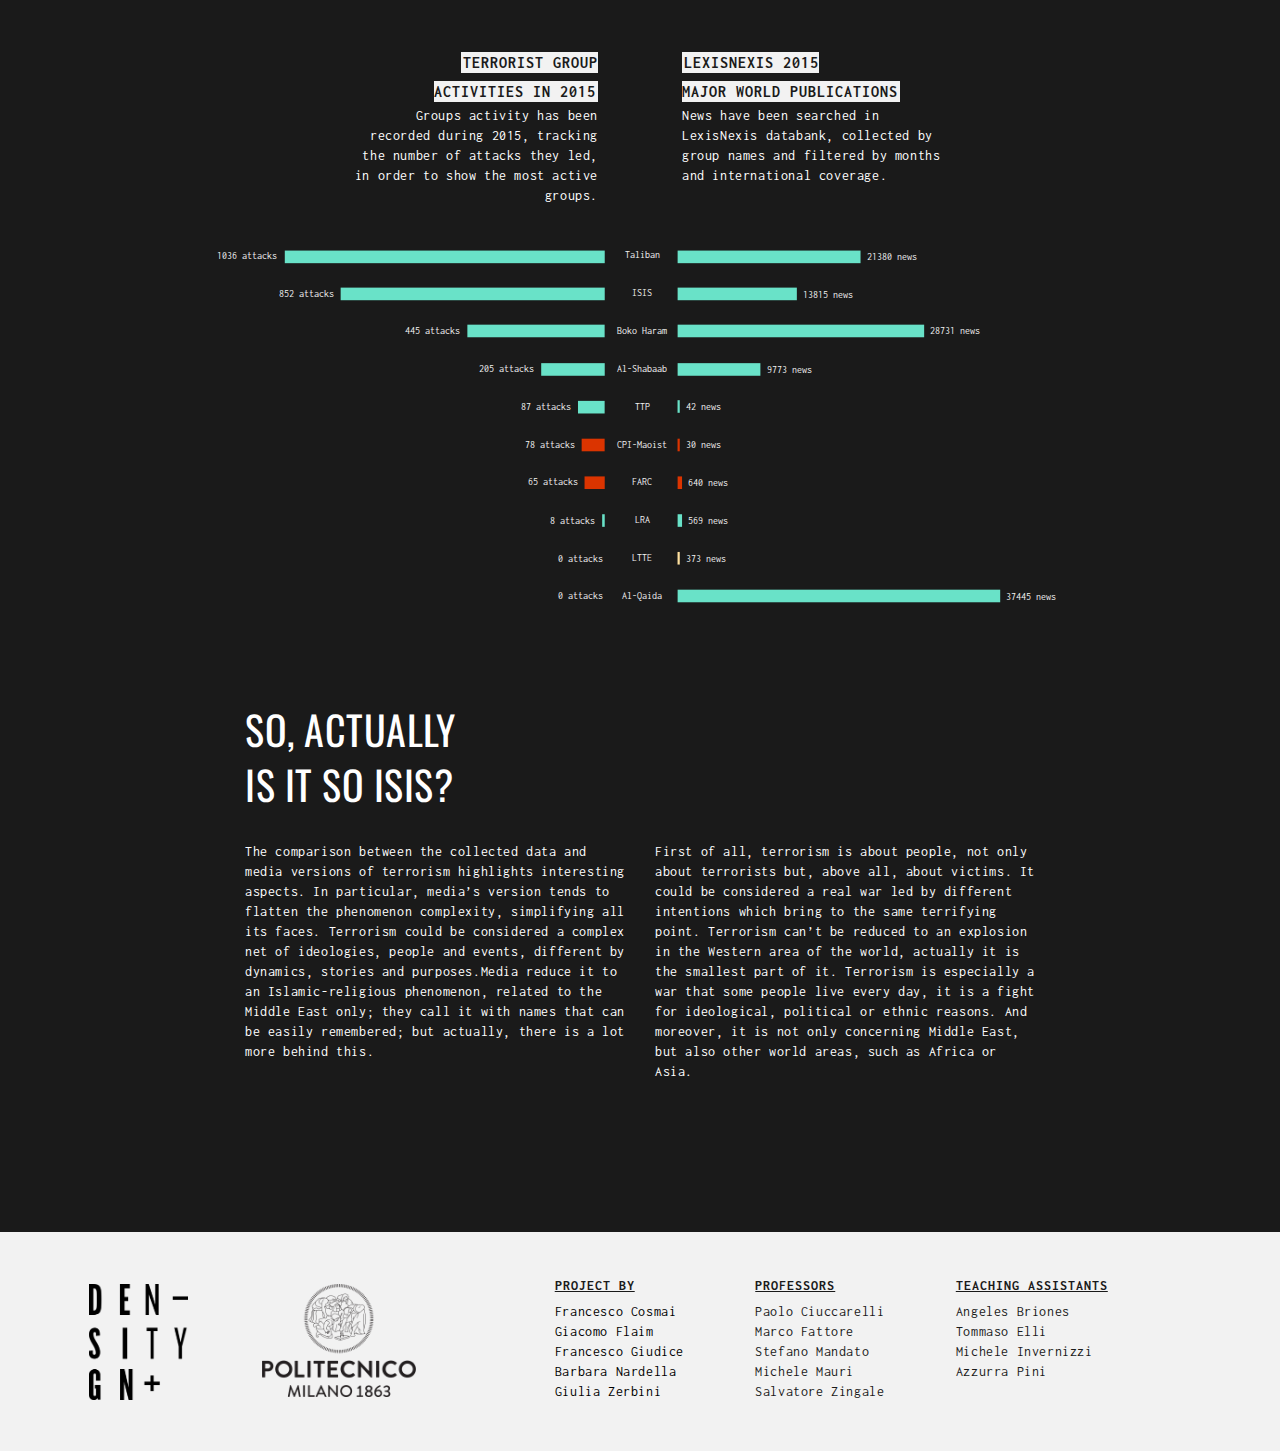
==== commit 51a52e03: "xs-version" ====
--- a/index.html
+++ b/index.html
@@ -129,7 +129,7 @@
 
 
 <!-- VIDEO -->
-<div class="container video-spiegazione">
+<div class="container video-spiegazione hidden-xs">
   <div class="row" id="gif-spiegazione">
       <img alt="logo" src="./image/video_story_2.gif" width="100%">
   </div>
@@ -159,10 +159,32 @@
   </div>
 </div>
 
+<!-- XS -->
+<div class="container visible-xs" style="padding:40px">
+  <div class="row" id="gif-spiegazione">
+      <img alt="logo" src="./image/video_story_2.gif" width="100%">
+  </div>
+  <div class="row">
+      <!-- per section -->
+      <div class="col-xs-12" style="margin-bottom:30px;">
+          <h4>Terrorism, a complex shape</h4>
+           <p>Terrorist attacks, as in violent actions against community are old and deeply radicated phenomena in history. They are the result of many factors and could be metaphorically compared to a complex geometrical shape.</p>
+      </div>
+      <div class="col-xs-12" style="margin-bottom:30px">
+          <h4>faces and vertices</h4>
+          <p>There are different factors that influence terrorism. These could be visualised as its faces, while the ideological sources could be compared to its vertices, the origins of the shape.</p>
+      </div>
+      <div class="col-xs-12" style="margin-bottom:30px;">
+          <h4>three main origin points</h4>
+          <p>Terroristic groups start from several radical beliefs that are different in roots and typology. In order to simplify the ideological net, we gather these groups in three main categories: religious, political and ethnic.</p>
+      </div>
+  </div>
+</div>
+
 <!-- BUMPCHART MONDO -->
 <div class="container-fluid section-bumpchart" style="padding:40px">
   <div class="row" style="margin-bottom: 80px;">            
-    <div class="col-lg-offset-1 col-lg-7 col-md-8 col-sm-offset-0 col-sm-8" >
+    <div class="col-lg-offset-1 col-lg-7 col-md-8 col-sm-offset-0 col-sm-8 col-xs-12" >
       <svg version="1.1" xmlns="http://www.w3.org/2000/svg" xmlns:xlink="http://www.w3.org/1999/xlink" x="0px" y="0px" viewBox="0 0 794.4 359" style="enable-background:new 0 0 794.4 359;" xml:space="preserve">
           <g id="text">
           <g>
@@ -281,14 +303,12 @@
           </g>
       </svg>
     </div>
-    <div class="col-lg-3 col-md-4 col-sm-offset-0 col-sm-4 col-xs-10" style="text-align:left; margin-top: 20px;">
+    <div class="col-lg-3 col-md-4 col-sm-offset-0 col-sm-4 col-xs-12" style="text-align:left; margin-top: 20px;">
       <h3>Can you see two historical moments?</h3>
       <p>The bump chart shows the amount of terroristic attacks over the last 18 years. The trend could be divided in two parts, the first one where the three flows - <mark class="religious">religious</mark> <mark class="political">political</mark>                        <mark class="ethnic">ethnic</mark> - have similar sizes and a second one where there is a significant increase of the religious matrix attacks.</p>
       <h5><a href="https://figshare.com/s/d5d038238f396582a5c6" target="_blank">Datasource</a></h5>
-    </div>
-    <div class="col-lg-3 col-md-4 col-sm-offset-4 col-sm-4 hidden-sm" style="text-align:left;">
-        <h3 id="box_small">+438%<br>of attacks since 2007</h3>      
-    </div>
+      <h3 class="hidden-sm" id="box_small">+438%<br>of attacks since 2007</h3>
+    </div>    
   </div>
 <!-- BUMPCHART EUROPE -->
   <div class="row" id='europa'>
@@ -297,7 +317,7 @@
       <p>The trend seems to be quite different in Europe, where political conflicts prevail the others. The peak of this trend is in the 2000s, although there is a religious-based conflict increase in the last years.</p>
       <h5><a href="https://figshare.com/s/d5d038238f396582a5c6" target="_blank">Datasource</a></h5>
     </div>
-    <div class="col-lg-6 col-md-7 col-sm-8">
+    <div class="col-lg-6 col-md-7 col-sm-8 col-xs-12">
       <svg version="1.1" xmlns="http://www.w3.org/2000/svg" xmlns:xlink="http://www.w3.org/1999/xlink" x="0px" y="0px" viewBox="0 0 585.7 273" style="enable-background:new 0 0 585.7 273;" xml:space="preserve">
         <g id="text">
           <g>
@@ -1241,7 +1261,7 @@
     </div>
 	</div>
 <!-- TRENDLINE -->
-  <div class="container-fluid section" style="padding:40px">
+<div class="container-fluid section hidden-xs" style="padding:40px">
 <!-- ASIA -->
   <div class="row row-trendline">
     <div class="col-lg-offset-1 col-lg-7 col-md-8 col-sm-8" style="margin-bottom:20px">
@@ -1278,59 +1298,59 @@
             <text transform="matrix(1 0 0 1 8.5435 177.0688)" class="G04text">1000</text>
             <text transform="matrix(1 0 0 1 26.5435 202.1938)" class="G04text">0</text>
           </g>
-        </g>
-        <g>
-          <polygon class="G04assi" points="41,2 41,6 46,6 46,26 41,26 41,29 46,29 46,51 41,51 41,54 46,54 46,75 41,75 41,78 46,78 46,96
-            41,96 41,99 46,99 46,122 41,122 41,125 46,125 46,147 41,147 41,150 46,150 46,171 41,171 41,174 46,174 46,195 41,195 41,199
-            50,199 50,2 	"/>
-          <polygon class="G04assi" points="70,207 70,217 74,217 74,211 109,211 109,217 112,217 112,211 150,211 150,217 153,217 153,211
-            189,211 189,217 192,217 192,211 229,211 229,217 232,217 232,211 269,211 269,218 272,218 272,211 310,211 310,217 313,217
-            313,211 349,211 349,217 352,217 352,211 389,211 389,217 392,217 392,211 428,211 428,217 431,217 431,211 469,211 469,217
-            472,217 472,211 509,211 509,217 512,217 512,211 549,211 549,217 552,217 552,211 589,211 589,217 592,217 592,211 629,211
-            629,217 632,217 632,211 668,211 668,217 671,217 671,211 708,211 708,217 711,217 711,211 748,211 748,217 752,217 752,207 	"/>
-        </g>
-        <g>
-          <line class="G04divisori" x1="112.1" y1="3.4" x2="112.1" y2="198"/>
-          <line class="G04divisori" x1="71.3" y1="198" x2="71.3" y2="3.4"/>
-          <line class="G04divisori" x1="192.2" y1="3.4" x2="192.2" y2="198"/>
-          <line class="G04divisori" x1="151.4" y1="198" x2="151.4" y2="3.4"/>
-          <line class="G04divisori" x1="271.3" y1="3.4" x2="271.3" y2="198"/>
-          <line class="G04divisori" x1="230.5" y1="198" x2="230.5" y2="3.4"/>
-          <line class="G04divisori" x1="351.9" y1="3.4" x2="351.9" y2="198"/>
-          <line class="G04divisori" x1="311.1" y1="198" x2="311.1" y2="3.4"/>
-          <line class="G04divisori" x1="431.2" y1="3.4" x2="431.2" y2="198"/>
-          <line class="G04divisori" x1="390.5" y1="198" x2="390.5" y2="3.4"/>
-          <line class="G04divisori" x1="509.4" y1="3.4" x2="509.4" y2="198"/>
-          <line class="G04divisori" x1="468.7" y1="198" x2="468.7" y2="3.4"/>
-          <line class="G04divisori" x1="591.3" y1="3.4" x2="591.3" y2="198"/>
-          <line class="G04divisori" x1="550.5" y1="198" x2="550.5" y2="3.4"/>
-          <line class="G04divisori" x1="670.7" y1="3.4" x2="670.7" y2="198"/>
-          <line class="G04divisori" x1="630" y1="198" x2="630" y2="3.4"/>
-          <line class="G04divisori" x1="750.7" y1="3.4" x2="750.7" y2="198"/>
-          <line class="G04divisori" x1="709.9" y1="198" x2="709.9" y2="3.4"/>
-        </g>
-        <g id="G04flusso_x5F_religioso">
-          <path class="G04trend_religioso" d="M72.3,198.5l-0.1-4l39.7-0.7l39.7-5.9c0,0,0.1,0,0.1,0l39.8-3c0,0,0.1,0,0.1,0l38.7-0.8l41,0.1
-            c0,0,0.1,0,0.1,0l39.7,2.2l40.6-1.7l38.7-6.5l39.8-5.2l37.8-8.4c0.1,0,0.1,0,0.2,0l40.8-4.8c0.1,0,0.1,0,0.2,0l41.1-1l39.7-3.6
-            l39.4-30.1c0.1-0.1,0.3-0.2,0.5-0.3l39.8-16.3l39.8-17.8L751.1,73v4.3l-39.8,17.1l-39.8,17.8l-39.6,16.3l-39.6,30.3
-            c-0.3,0.2-0.7,0.4-1,0.4l-40.4,3.7c0,0-0.1,0-0.1,0l-41.1,1l-40.6,4.8l-37.8,8.3c-0.1,0-0.1,0-0.2,0l-39.8,5.2l-39.3,6.6
-            c-0.1,0-0.2,0-0.3,0l-40.3,1.6c-0.1,0-0.1,0-0.2,0l-39.8-2.2l-40.9-0.1l-38.6,0.8l-40.5,3.1l-39,5.8c-0.1,0-0.2,0-0.3,0L72.3,198.5
-            z"/>
-        </g>
-        <g id="G04flusso_x5F_politico">
-          <path class="G04trend_politico" d="M549.9,198.4c-0.1,0-0.2,0-0.3,0l-40.7-5.9l-40.7-1.3l-37.3,0.8c-0.1,0-0.3,0-0.4,0l-40.2-7.3l-38.7,13
-            c-0.2,0.1-0.4,0.1-0.6,0.1l-120.9,0l-38.5-1.4l-40.3-3l-39.4,2.2c0,0-0.1,0-0.1,0l-40.8-0.1v-4l40.7,0.1l39.5-2.2
-            c0.1,0,0.2,0,0.3,0l40.3,3l38.4,1.4l121,0l38.4-13.1c0.3-0.1,0.7-0.1,1-0.1l40.5,7.3l37.2-0.8c0,0,0.1,0,0.1,0l40.9,1.3
-            c0.1,0,0.1,0,0.2,0l40.6,5.9l40.5-0.6l79.6,0l39.8-2.2c0.1,0,0.1,0,0.2,0l41,2.3v4l-41.2-2.3l-39.7,2.2c0,0-0.1,0-0.1,0h-79.7
-            L549.9,198.4C550,198.4,549.9,198.4,549.9,198.4z"/>
-        </g>
-        <g id="G04flusso_x5F_etnico">
-          <path class="G04trend_etnico" d="M72.4,199.3l-0.2-4l79.7-4.5c0.1,0,0.1,0,0.2,0l79.6,3l39.5-0.7l39.6-12.5c0.4-0.1,0.9-0.1,1.3,0l39.4,14
-            l39.4-2.9c0,0,0.1,0,0.1,0h39.7l40.6-3.7l39.8-5.9c0.1,0,0.1,0,0.2,0l39.8-2.2c0.2,0,0.3,0,0.5,0l39.8,7.4l39.6,5.9l39.6-2.2
-            c0,0,0.1,0,0.1,0h79.7v4h-79.6L631,197c-0.1,0-0.3,0-0.4,0l-39.8-5.9l-39.7-7.4l-39.5,2.2l-39.7,5.9c0,0-0.1,0-0.1,0l-40.7,3.7
-            c-0.1,0-0.1,0-0.2,0H391l-39.8,3c-0.3,0-0.6,0-0.8-0.1l-39.2-13.9l-39.2,12.4c-0.2,0.1-0.4,0.1-0.6,0.1l-39.8,0.7c0,0-0.1,0-0.1,0
-            l-79.6-3L72.4,199.3z"/>
-        </g>
+          </g>
+          <g>
+            <polygon class="G04assi" points="41,2 41,6 46,6 46,26 41,26 41,29 46,29 46,51 41,51 41,54 46,54 46,75 41,75 41,78 46,78 46,96
+              41,96 41,99 46,99 46,122 41,122 41,125 46,125 46,147 41,147 41,150 46,150 46,171 41,171 41,174 46,174 46,195 41,195 41,199
+              50,199 50,2 	"/>
+            <polygon class="G04assi" points="70,207 70,217 74,217 74,211 109,211 109,217 112,217 112,211 150,211 150,217 153,217 153,211
+              189,211 189,217 192,217 192,211 229,211 229,217 232,217 232,211 269,211 269,218 272,218 272,211 310,211 310,217 313,217
+              313,211 349,211 349,217 352,217 352,211 389,211 389,217 392,217 392,211 428,211 428,217 431,217 431,211 469,211 469,217
+              472,217 472,211 509,211 509,217 512,217 512,211 549,211 549,217 552,217 552,211 589,211 589,217 592,217 592,211 629,211
+              629,217 632,217 632,211 668,211 668,217 671,217 671,211 708,211 708,217 711,217 711,211 748,211 748,217 752,217 752,207 	"/>
+          </g>
+          <g>
+            <line class="G04divisori" x1="112.1" y1="3.4" x2="112.1" y2="198"/>
+            <line class="G04divisori" x1="71.3" y1="198" x2="71.3" y2="3.4"/>
+            <line class="G04divisori" x1="192.2" y1="3.4" x2="192.2" y2="198"/>
+            <line class="G04divisori" x1="151.4" y1="198" x2="151.4" y2="3.4"/>
+            <line class="G04divisori" x1="271.3" y1="3.4" x2="271.3" y2="198"/>
+            <line class="G04divisori" x1="230.5" y1="198" x2="230.5" y2="3.4"/>
+            <line class="G04divisori" x1="351.9" y1="3.4" x2="351.9" y2="198"/>
+            <line class="G04divisori" x1="311.1" y1="198" x2="311.1" y2="3.4"/>
+            <line class="G04divisori" x1="431.2" y1="3.4" x2="431.2" y2="198"/>
+            <line class="G04divisori" x1="390.5" y1="198" x2="390.5" y2="3.4"/>
+            <line class="G04divisori" x1="509.4" y1="3.4" x2="509.4" y2="198"/>
+            <line class="G04divisori" x1="468.7" y1="198" x2="468.7" y2="3.4"/>
+            <line class="G04divisori" x1="591.3" y1="3.4" x2="591.3" y2="198"/>
+            <line class="G04divisori" x1="550.5" y1="198" x2="550.5" y2="3.4"/>
+            <line class="G04divisori" x1="670.7" y1="3.4" x2="670.7" y2="198"/>
+            <line class="G04divisori" x1="630" y1="198" x2="630" y2="3.4"/>
+            <line class="G04divisori" x1="750.7" y1="3.4" x2="750.7" y2="198"/>
+            <line class="G04divisori" x1="709.9" y1="198" x2="709.9" y2="3.4"/>
+          </g>
+          <g id="G04flusso_x5F_religioso">
+            <path class="G04trend_religioso" d="M72.3,198.5l-0.1-4l39.7-0.7l39.7-5.9c0,0,0.1,0,0.1,0l39.8-3c0,0,0.1,0,0.1,0l38.7-0.8l41,0.1
+              c0,0,0.1,0,0.1,0l39.7,2.2l40.6-1.7l38.7-6.5l39.8-5.2l37.8-8.4c0.1,0,0.1,0,0.2,0l40.8-4.8c0.1,0,0.1,0,0.2,0l41.1-1l39.7-3.6
+              l39.4-30.1c0.1-0.1,0.3-0.2,0.5-0.3l39.8-16.3l39.8-17.8L751.1,73v4.3l-39.8,17.1l-39.8,17.8l-39.6,16.3l-39.6,30.3
+              c-0.3,0.2-0.7,0.4-1,0.4l-40.4,3.7c0,0-0.1,0-0.1,0l-41.1,1l-40.6,4.8l-37.8,8.3c-0.1,0-0.1,0-0.2,0l-39.8,5.2l-39.3,6.6
+              c-0.1,0-0.2,0-0.3,0l-40.3,1.6c-0.1,0-0.1,0-0.2,0l-39.8-2.2l-40.9-0.1l-38.6,0.8l-40.5,3.1l-39,5.8c-0.1,0-0.2,0-0.3,0L72.3,198.5
+              z"/>
+          </g>
+          <g id="G04flusso_x5F_politico">
+            <path class="G04trend_politico" d="M549.9,198.4c-0.1,0-0.2,0-0.3,0l-40.7-5.9l-40.7-1.3l-37.3,0.8c-0.1,0-0.3,0-0.4,0l-40.2-7.3l-38.7,13
+              c-0.2,0.1-0.4,0.1-0.6,0.1l-120.9,0l-38.5-1.4l-40.3-3l-39.4,2.2c0,0-0.1,0-0.1,0l-40.8-0.1v-4l40.7,0.1l39.5-2.2
+              c0.1,0,0.2,0,0.3,0l40.3,3l38.4,1.4l121,0l38.4-13.1c0.3-0.1,0.7-0.1,1-0.1l40.5,7.3l37.2-0.8c0,0,0.1,0,0.1,0l40.9,1.3
+              c0.1,0,0.1,0,0.2,0l40.6,5.9l40.5-0.6l79.6,0l39.8-2.2c0.1,0,0.1,0,0.2,0l41,2.3v4l-41.2-2.3l-39.7,2.2c0,0-0.1,0-0.1,0h-79.7
+              L549.9,198.4C550,198.4,549.9,198.4,549.9,198.4z"/>
+          </g>
+          <g id="G04flusso_x5F_etnico">
+            <path class="G04trend_etnico" d="M72.4,199.3l-0.2-4l79.7-4.5c0.1,0,0.1,0,0.2,0l79.6,3l39.5-0.7l39.6-12.5c0.4-0.1,0.9-0.1,1.3,0l39.4,14
+              l39.4-2.9c0,0,0.1,0,0.1,0h39.7l40.6-3.7l39.8-5.9c0.1,0,0.1,0,0.2,0l39.8-2.2c0.2,0,0.3,0,0.5,0l39.8,7.4l39.6,5.9l39.6-2.2
+              c0,0,0.1,0,0.1,0h79.7v4h-79.6L631,197c-0.1,0-0.3,0-0.4,0l-39.8-5.9l-39.7-7.4l-39.5,2.2l-39.7,5.9c0,0-0.1,0-0.1,0l-40.7,3.7
+              c-0.1,0-0.1,0-0.2,0H391l-39.8,3c-0.3,0-0.6,0-0.8-0.1l-39.2-13.9l-39.2,12.4c-0.2,0.1-0.4,0.1-0.6,0.1l-39.8,0.7c0,0-0.1,0-0.1,0
+              l-79.6-3L72.4,199.3z"/>
+          </g>
       </svg>
     </div>
     <div class="col-lg-3 col-md-3 col-sm-4">
@@ -1522,7 +1542,291 @@
       <h5><a href="https://figshare.com/s/ea3b0269e1f40e996096" target="_blank">Datasource</a></h5>
     </div>
   </div>
- </div>
+</div>
+
+<!-- XS -->
+<div class="container-fluid section visible-xs" style="padding:40px">
+  <!-- ASIA -->
+  <div class="row row-trendline" style="margin-top: 40px">
+    <div class="col-xs-12">
+      <h3>Asia</h3>
+      <p>The majority of the victis in Asia until the 90s was caused by political and religious-led terrorism. In the last years there has been a significant increase of the religious ideology-led attacks, slightly lower than in the other regions.</p>
+      <h5><a href="https://figshare.com/s/ea3b0269e1f40e996096" target="_blank">Datasource</a></h5>
+    </div>
+    <div class="col-lg-offset-1 col-lg-7 col-md-8 col-sm-8 col-xs-12" style="margin-bottom:20px">
+      <svg version="1.1" id="Livello_4" xmlns="http://www.w3.org/2000/svg" xmlns:xlink="http://www.w3.org/1999/xlink" x="0px" y="0px" viewBox="0 0 766 237" style="enable-background:new 0 0 766 237;" xml:space="preserve">
+                <g>
+                <g>
+                  <text transform="matrix(1 0 0 1 59.343 234.1938)" class="G04text">1998</text>
+                  <text transform="matrix(1 0 0 1 99.306 234.1938)" class="G04text">1999</text>
+                  <text transform="matrix(1 0 0 1 139.2688 234.1938)" class="G04text">2000</text>
+                  <text transform="matrix(1 0 0 1 179.2315 234.1938)" class="G04text">2001</text>
+                  <text transform="matrix(1 0 0 1 219.1942 234.1938)" class="G04text">2002</text>
+                  <text transform="matrix(1 0 0 1 259.157 234.1938)" class="G04text">2003</text>
+                  <text transform="matrix(1 0 0 1 299.1198 234.1938)" class="G04text">2004</text>
+                  <text transform="matrix(1 0 0 1 339.0825 234.1938)" class="G04text">2005</text>
+                  <text transform="matrix(1 0 0 1 379.0452 234.1938)" class="G04text">2006</text>
+                  <text transform="matrix(1 0 0 1 419.008 234.1938)" class="G04text">2007</text>
+                  <text transform="matrix(1 0 0 1 458.9707 233.7378)" class="G04text">2008</text>
+                  <text transform="matrix(1 0 0 1 498.9335 234.1938)" class="G04text">2009</text>
+                  <text transform="matrix(1 0 0 1 538.8962 234.1938)" class="G04text">2010</text>
+                  <text transform="matrix(1 0 0 1 578.8587 234.1938)" class="G04text">2011</text>
+                  <text transform="matrix(1 0 0 1 618.8212 234.1938)" class="G04text">2012</text>
+                  <text transform="matrix(1 0 0 1 658.784 234.1938)" class="G04text">2013</text>
+                  <text transform="matrix(1 0 0 1 698.7467 234.1938)" class="G04text">2014</text>
+                  <text transform="matrix(1 0 0 1 738.7101 234.1938)" class="G04text">2015</text>
+                </g>
+                <g>
+                  <text transform="matrix(1 0 0 1 8.5435 10.1938)" class="G04text">8000</text>
+                  <text transform="matrix(1 0 0 1 8.5435 56.6938)" class="G04text">6000</text>
+                  <text transform="matrix(1 0 0 1 8.5435 31.1522)" class="G04text">7000</text>
+                  <text transform="matrix(1 0 0 1 8.5435 80.6938)" class="G04text">5000</text>
+                  <text transform="matrix(1 0 0 1 8.5435 104.1938)" class="G04text">4000</text>
+                  <text transform="matrix(1 0 0 1 8.5435 128.6938)" class="G04text">3000</text>
+                  <text transform="matrix(1 0 0 1 8.5435 153.1938)" class="G04text">2000</text>
+                  <text transform="matrix(1 0 0 1 8.5435 177.0688)" class="G04text">1000</text>
+                  <text transform="matrix(1 0 0 1 26.5435 202.1938)" class="G04text">0</text>
+                  </g>
+                </g>
+                <g>
+                <polygon class="G04assi" points="41,2 41,6 46,6 46,26 41,26 41,29 46,29 46,51 41,51 41,54 46,54 46,75 41,75 41,78 46,78 46,96
+                  41,96 41,99 46,99 46,122 41,122 41,125 46,125 46,147 41,147 41,150 46,150 46,171 41,171 41,174 46,174 46,195 41,195 41,199
+                  50,199 50,2   "/>
+                <polygon class="G04assi" points="70,207 70,217 74,217 74,211 109,211 109,217 112,217 112,211 150,211 150,217 153,217 153,211
+                  189,211 189,217 192,217 192,211 229,211 229,217 232,217 232,211 269,211 269,218 272,218 272,211 310,211 310,217 313,217
+                  313,211 349,211 349,217 352,217 352,211 389,211 389,217 392,217 392,211 428,211 428,217 431,217 431,211 469,211 469,217
+                  472,217 472,211 509,211 509,217 512,217 512,211 549,211 549,217 552,217 552,211 589,211 589,217 592,217 592,211 629,211
+                  629,217 632,217 632,211 668,211 668,217 671,217 671,211 708,211 708,217 711,217 711,211 748,211 748,217 752,217 752,207   "/>
+                </g>
+                <g>
+                <line class="G04divisori" x1="112.1" y1="3.4" x2="112.1" y2="198"/>
+                <line class="G04divisori" x1="71.3" y1="198" x2="71.3" y2="3.4"/>
+                <line class="G04divisori" x1="192.2" y1="3.4" x2="192.2" y2="198"/>
+                <line class="G04divisori" x1="151.4" y1="198" x2="151.4" y2="3.4"/>
+                <line class="G04divisori" x1="271.3" y1="3.4" x2="271.3" y2="198"/>
+                <line class="G04divisori" x1="230.5" y1="198" x2="230.5" y2="3.4"/>
+                <line class="G04divisori" x1="351.9" y1="3.4" x2="351.9" y2="198"/>
+                <line class="G04divisori" x1="311.1" y1="198" x2="311.1" y2="3.4"/>
+                <line class="G04divisori" x1="431.2" y1="3.4" x2="431.2" y2="198"/>
+                <line class="G04divisori" x1="390.5" y1="198" x2="390.5" y2="3.4"/>
+                <line class="G04divisori" x1="509.4" y1="3.4" x2="509.4" y2="198"/>
+                <line class="G04divisori" x1="468.7" y1="198" x2="468.7" y2="3.4"/>
+                <line class="G04divisori" x1="591.3" y1="3.4" x2="591.3" y2="198"/>
+                <line class="G04divisori" x1="550.5" y1="198" x2="550.5" y2="3.4"/>
+                <line class="G04divisori" x1="670.7" y1="3.4" x2="670.7" y2="198"/>
+                <line class="G04divisori" x1="630" y1="198" x2="630" y2="3.4"/>
+                <line class="G04divisori" x1="750.7" y1="3.4" x2="750.7" y2="198"/>
+                <line class="G04divisori" x1="709.9" y1="198" x2="709.9" y2="3.4"/>
+                    </g>
+                    <g id="G04flusso_x5F_religioso">
+                      <path class="G04trend_religioso" d="M72.3,198.5l-0.1-4l39.7-0.7l39.7-5.9c0,0,0.1,0,0.1,0l39.8-3c0,0,0.1,0,0.1,0l38.7-0.8l41,0.1
+                        c0,0,0.1,0,0.1,0l39.7,2.2l40.6-1.7l38.7-6.5l39.8-5.2l37.8-8.4c0.1,0,0.1,0,0.2,0l40.8-4.8c0.1,0,0.1,0,0.2,0l41.1-1l39.7-3.6
+                        l39.4-30.1c0.1-0.1,0.3-0.2,0.5-0.3l39.8-16.3l39.8-17.8L751.1,73v4.3l-39.8,17.1l-39.8,17.8l-39.6,16.3l-39.6,30.3
+                        c-0.3,0.2-0.7,0.4-1,0.4l-40.4,3.7c0,0-0.1,0-0.1,0l-41.1,1l-40.6,4.8l-37.8,8.3c-0.1,0-0.1,0-0.2,0l-39.8,5.2l-39.3,6.6
+                        c-0.1,0-0.2,0-0.3,0l-40.3,1.6c-0.1,0-0.1,0-0.2,0l-39.8-2.2l-40.9-0.1l-38.6,0.8l-40.5,3.1l-39,5.8c-0.1,0-0.2,0-0.3,0L72.3,198.5
+                        z"/>
+                    </g>
+                    <g id="G04flusso_x5F_politico">
+                      <path class="G04trend_politico" d="M549.9,198.4c-0.1,0-0.2,0-0.3,0l-40.7-5.9l-40.7-1.3l-37.3,0.8c-0.1,0-0.3,0-0.4,0l-40.2-7.3l-38.7,13
+                        c-0.2,0.1-0.4,0.1-0.6,0.1l-120.9,0l-38.5-1.4l-40.3-3l-39.4,2.2c0,0-0.1,0-0.1,0l-40.8-0.1v-4l40.7,0.1l39.5-2.2
+                        c0.1,0,0.2,0,0.3,0l40.3,3l38.4,1.4l121,0l38.4-13.1c0.3-0.1,0.7-0.1,1-0.1l40.5,7.3l37.2-0.8c0,0,0.1,0,0.1,0l40.9,1.3
+                        c0.1,0,0.1,0,0.2,0l40.6,5.9l40.5-0.6l79.6,0l39.8-2.2c0.1,0,0.1,0,0.2,0l41,2.3v4l-41.2-2.3l-39.7,2.2c0,0-0.1,0-0.1,0h-79.7
+                        L549.9,198.4C550,198.4,549.9,198.4,549.9,198.4z"/>
+                    </g>
+                    <g id="G04flusso_x5F_etnico">
+                      <path class="G04trend_etnico" d="M72.4,199.3l-0.2-4l79.7-4.5c0.1,0,0.1,0,0.2,0l79.6,3l39.5-0.7l39.6-12.5c0.4-0.1,0.9-0.1,1.3,0l39.4,14
+                        l39.4-2.9c0,0,0.1,0,0.1,0h39.7l40.6-3.7l39.8-5.9c0.1,0,0.1,0,0.2,0l39.8-2.2c0.2,0,0.3,0,0.5,0l39.8,7.4l39.6,5.9l39.6-2.2
+                        c0,0,0.1,0,0.1,0h79.7v4h-79.6L631,197c-0.1,0-0.3,0-0.4,0l-39.8-5.9l-39.7-7.4l-39.5,2.2l-39.7,5.9c0,0-0.1,0-0.1,0l-40.7,3.7
+                        c-0.1,0-0.1,0-0.2,0H391l-39.8,3c-0.3,0-0.6,0-0.8-0.1l-39.2-13.9l-39.2,12.4c-0.2,0.1-0.4,0.1-0.6,0.1l-39.8,0.7c0,0-0.1,0-0.1,0
+                        l-79.6-3L72.4,199.3z"/>
+                    </g>
+      </svg>
+    </div>
+  </div>
+<!-- MIDDLE EAST NORTH AFRICA -->
+  <div class="row row-trendline">
+    <div class="col-xs-12">
+      <h3>middle east & north africa</h3>
+      <p>Middle East is the most damaged geographical area. The trends appear to be similar to the other regions; the religious ideological source is the one causing the highest number of deaths, with a high intensification in the last years.</p>
+      <h5><a href="https://figshare.com/s/ea3b0269e1f40e996096" target="_blank">Datasource</a></h5>
+    </div>
+    <div class="col-xs-12" style="margin-bottom:20px">
+      <svg version="1.1" id="Livello_4" xmlns="http://www.w3.org/2000/svg" xmlns:xlink="http://www.w3.org/1999/xlink" x="0px" y="0px" viewBox="0 0 766 237" style="enable-background:new 0 0 766 237;" xml:space="preserve">
+                <g id="text">
+                <g>
+                  <text transform="matrix(1 0 0 1 59.343 234.1938)" class="G04text">1998</text>
+                  <text transform="matrix(1 0 0 1 99.306 234.1938)" class="G04text">1999</text>
+                  <text transform="matrix(1 0 0 1 139.2688 234.1938)" class="G04text">2000</text>
+                  <text transform="matrix(1 0 0 1 179.2315 234.1938)" class="G04text">2001</text>
+                  <text transform="matrix(1 0 0 1 219.1942 234.1938)" class="G04text">2002</text>
+                  <text transform="matrix(1 0 0 1 259.157 234.1938)" class="G04text">2003</text>
+                  <text transform="matrix(1 0 0 1 299.1198 234.1938)" class="G04text">2004</text>
+                  <text transform="matrix(1 0 0 1 339.0825 234.1938)" class="G04text">2005</text>
+                  <text transform="matrix(1 0 0 1 379.0452 234.1938)" class="G04text">2006</text>
+                  <text transform="matrix(1 0 0 1 419.008 234.1938)" class="G04text">2007</text>
+                  <text transform="matrix(1 0 0 1 458.9707 233.7378)" class="G04text">2008</text>
+                  <text transform="matrix(1 0 0 1 498.9335 234.1938)" class="G04text">2009</text>
+                  <text transform="matrix(1 0 0 1 538.8962 234.1938)" class="G04text">2010</text>
+                  <text transform="matrix(1 0 0 1 578.8587 234.1938)" class="G04text">2011</text>
+                  <text transform="matrix(1 0 0 1 618.8212 234.1938)" class="G04text">2012</text>
+                  <text transform="matrix(1 0 0 1 658.784 234.1938)" class="G04text">2013</text>
+                  <text transform="matrix(1 0 0 1 698.7467 234.1938)" class="G04text">2014</text>
+                  <text transform="matrix(1 0 0 1 738.7101 234.1938)" class="G04text">2015</text>
+                </g>
+                <g>
+                  <text transform="matrix(1 0 0 1 8.5435 10.1938)" class="G04text">8000</text>
+                  <text transform="matrix(1 0 0 1 8.5435 56.6938)" class="G04text">6000</text>
+                  <text transform="matrix(1 0 0 1 8.5435 31.1522)" class="G04text">7000</text>
+                  <text transform="matrix(1 0 0 1 8.5435 80.6938)" class="G04text">5000</text>
+                  <text transform="matrix(1 0 0 1 8.5435 104.1938)" class="G04text">4000</text>
+                  <text transform="matrix(1 0 0 1 8.5435 128.6938)" class="G04text">3000</text>
+                  <text transform="matrix(1 0 0 1 8.5435 153.1938)" class="G04text">2000</text>
+                  <text transform="matrix(1 0 0 1 8.5435 177.0688)" class="G04text">1000</text>
+                  <text transform="matrix(1 0 0 1 26.5435 202.1938)" class="G04text">0</text>
+                </g>
+                </g>
+                <g id="assi">
+                  <polygon class="G04assi" points="41,2 41,6 46,6 46,26 41,26 41,29 46,29 46,51 41,51 41,54 46,54 46,75 41,75 41,78 46,78 46,96
+                    41,96 41,99 46,99 46,122 41,122 41,125 46,125 46,147 41,147 41,150 46,150 46,171 41,171 41,174 46,174 46,195 41,195 41,199
+                    50,199 50,2   "/>
+                  <polygon class="G04assi" points="70,207 70,217 74,217 74,211 109,211 109,217 112,217 112,211 150,211 150,217 153,217 153,211
+                    189,211 189,217 192,217 192,211 229,211 229,217 232,217 232,211 269,211 269,218 272,218 272,211 310,211 310,217 313,217
+                    313,211 349,211 349,217 352,217 352,211 389,211 389,217 392,217 392,211 428,211 428,217 431,217 431,211 469,211 469,217
+                    472,217 472,211 509,211 509,217 512,217 512,211 549,211 549,217 552,217 552,211 589,211 589,217 592,217 592,211 629,211
+                    629,217 632,217 632,211 668,211 668,217 671,217 671,211 708,211 708,217 711,217 711,211 748,211 748,217 752,217 752,207   "/>
+                </g>
+                <g id="divisoriverticali">
+                  <line class="G04divisori" x1="112.1" y1="3.4" x2="112.1" y2="198"/>
+                  <line class="G04divisori" x1="71.3" y1="198" x2="71.3" y2="3.4"/>
+                  <line class="G04divisori" x1="192.2" y1="3.4" x2="192.2" y2="198"/>
+                  <line class="G04divisori" x1="151.4" y1="198" x2="151.4" y2="3.4"/>
+                  <line class="G04divisori" x1="271.3" y1="3.4" x2="271.3" y2="198"/>
+                  <line class="G04divisori" x1="230.5" y1="198" x2="230.5" y2="3.4"/>
+                  <line class="G04divisori" x1="351.9" y1="3.4" x2="351.9" y2="198"/>
+                  <line class="G04divisori" x1="311.1" y1="198" x2="311.1" y2="3.4"/>
+                  <line class="G04divisori" x1="431.2" y1="3.4" x2="431.2" y2="198"/>
+                  <line class="G04divisori" x1="390.5" y1="198" x2="390.5" y2="3.4"/>
+                  <line class="G04divisori" x1="509.4" y1="3.4" x2="509.4" y2="198"/>
+                  <line class="G04divisori" x1="468.7" y1="198" x2="468.7" y2="3.4"/>
+                  <line class="G04divisori" x1="591.3" y1="3.4" x2="591.3" y2="198"/>
+                  <line class="G04divisori" x1="550.5" y1="198" x2="550.5" y2="3.4"/>
+                  <line class="G04divisori" x1="670.7" y1="3.4" x2="670.7" y2="198"/>
+                  <line class="G04divisori" x1="630" y1="198" x2="630" y2="3.4"/>
+                  <line class="G04divisori" x1="750.7" y1="3.4" x2="750.7" y2="198"/>
+                  <line class="G04divisori" x1="709.9" y1="198" x2="709.9" y2="3.4"/>
+                </g>
+                <g id="G04flusso_x5F_religioso">
+                  <path class="G04trend_religioso" d="M112.5,198.9l-39.9-0.7l0.1-4l39.9,0.7l39.7-0.7l40.7-3l78.9-2.9c0.1,0,0.1,0,0.2,0l39.9,2.3l40-16.5
+                    c0.4-0.2,0.8-0.2,1.2-0.1l37.8,9.7l39.7-36.3c0.7-0.6,1.7-0.4,2.5,0.1l37.1,23l40.1-4.9c0.2,0,0.5,0,0.7,0l80.6,16l39-19.7
+                    l39.2-25.6l39.6-114.5c0.3-1,1.4-1.5,2.4-1.3l39.4,10.3l0,4.3l-38.6-10.3l-39.3,113.4c-0.1,0.4-2.7,2.3-3.1,2.5L631,166
+                    c-0.1,0-0.1,0.1-0.2,0.1l-38,19.2c-0.4,0.2-0.9,0.3-1.3,0.2l-80.9-16.1l-40.4,5c-0.5,0.1-1,0-1.4-0.3l-37.1-22.5l-39.4,35.6
+                    c-0.5,0.4-1.2,0.6-1.8,0.5l-38-9.7l-39.9,16.4c-0.3,0.1-0.6,0.2-0.9,0.1l-39.8-2.2l-78.9,2.9l-40.5,3c0,0-0.1,0-0.1,0L112.5,198.9z
+                    "/>
+                </g>
+                <g id="G04flusso_x5F_politico">
+                  <path class="G04trend_politico" d="M509.4,197.4l-40.7-0.9l-37.2,0.8l-41,0.1l-38.8-0.8l-40.5,0.8l-79.1-1.6l-79.7,1.5c0,0-0.1,0-0.1,0l-40.2-1.6
+                    l-40.7,1.7l-0.1-4l41.3-1.6c0,0-0.3-0.1-0.3-0.1l40.2,1.6l79.7-1.5l79.1,1.6l40.5-0.8l38.8,0.8l40.9-0.1l37.2-0.8l40.8,0.9
+                    l42.4-0.1l39.8-0.7l38.2-2.8c0.1,0,0.2,0,0.3,0l41.4,3.6l39.7-1.5l39.9-3l0,4l-39.7,3l-39.9,1.5c-0.1,0-0.2,0-0.3,0l-41.3-3.6
+                    l-38.1,2.8c0,0-0.1,0-0.1,0l-39.9,0.7L509.4,197.4z"/>
+                </g>
+                <g id="G04flusso_x5F_etnico">
+                  <path class="G04trend_etnico" d="M751.1,199.3H311.8l-39.9-0.7l-41.3-2.2l-38.2,3c0,0-0.1,0-0.1,0H70.9v-4h121.2l38.3-3c0.1,0,0.2,0,0.3,0
+                    l41.4,2.2l39.8,0.7h439.3V199.3z"/>
+                </g>
+      </svg>
+    </div>  
+  </div>
+<!-- SUB-SAHARIAN AFRICA -->
+  <div class="row row-trendline" style="margin-bottom:0px">
+    <div class="col-lg-3 col-md-3 col-sm-4">
+      <h3>Sub Saharan Africa</h3>
+      <p>The Sub-Saharan Africa is characterized by the absence of any political ideology-led attacks. The ethnic trend is always regular throughout the years, while the religious one has seen a significant increase from 2010.</p>
+      <h5><a href="https://figshare.com/s/ea3b0269e1f40e996096" target="_blank">Datasource</a></h5>
+    </div>
+    <div class="col-lg-offset-1 col-lg-7 col-md-8 col-sm-8" style="margin-bottom:20px">
+      <svg version="1.1" id="Livello_4" xmlns="http://www.w3.org/2000/svg" xmlns:xlink="http://www.w3.org/1999/xlink" x="0px" y="0px" viewBox="0 0 766 237" style="enable-background:new 0 0 766 237;" xml:space="preserve">
+        <g id="text">
+        <g>
+          <text transform="matrix(1 0 0 1 59.343 234.1938)" class="G04text">1998</text>
+          <text transform="matrix(1 0 0 1 99.306 234.1938)" class="G04text">1999</text>
+          <text transform="matrix(1 0 0 1 139.2688 234.1938)" class="G04text">2000</text>
+          <text transform="matrix(1 0 0 1 179.2315 234.1938)" class="G04text">2001</text>
+          <text transform="matrix(1 0 0 1 219.1942 234.1938)" class="G04text">2002</text>
+          <text transform="matrix(1 0 0 1 259.157 234.1938)" class="G04text">2003</text>
+          <text transform="matrix(1 0 0 1 299.1198 234.1938)" class="G04text">2004</text>
+          <text transform="matrix(1 0 0 1 339.0825 234.1938)" class="G04text">2005</text>
+          <text transform="matrix(1 0 0 1 379.0452 234.1938)" class="G04text">2006</text>
+          <text transform="matrix(1 0 0 1 419.008 234.1938)" class="G04text">2007</text>
+          <text transform="matrix(1 0 0 1 458.9707 233.7378)" class="G04text">2008</text>
+          <text transform="matrix(1 0 0 1 498.9335 234.1938)" class="G04text">2009</text>
+          <text transform="matrix(1 0 0 1 538.8962 234.1938)" class="G04text">2010</text>
+          <text transform="matrix(1 0 0 1 578.8587 234.1938)" class="G04text">2011</text>
+          <text transform="matrix(1 0 0 1 618.8212 234.1938)" class="G04text">2012</text>
+          <text transform="matrix(1 0 0 1 658.784 234.1938)" class="G04text">2013</text>
+          <text transform="matrix(1 0 0 1 698.7467 234.1938)" class="G04text">2014</text>
+          <text transform="matrix(1 0 0 1 738.7101 234.1938)" class="G04text">2015</text>
+        </g>
+        <g>
+          <text transform="matrix(1 0 0 1 8.5435 10.1938)" class="G04text">8000</text>
+          <text transform="matrix(1 0 0 1 8.5435 56.6938)" class="G04text">6000</text>
+          <text transform="matrix(1 0 0 1 8.5435 31.1522)" class="G04text">7000</text>
+          <text transform="matrix(1 0 0 1 8.5435 80.6938)" class="G04text">5000</text>
+          <text transform="matrix(1 0 0 1 8.5435 104.1938)" class="G04text">4000</text>
+          <text transform="matrix(1 0 0 1 8.5435 128.6938)" class="G04text">3000</text>
+          <text transform="matrix(1 0 0 1 8.5435 153.1938)" class="G04text">2000</text>
+          <text transform="matrix(1 0 0 1 8.5435 177.0688)" class="G04text">1000</text>
+          <text transform="matrix(1 0 0 1 26.5435 202.1938)" class="G04text">0</text>
+        </g>
+        </g>
+        <g id="assi">
+          <polygon class="G04assi" points="41,2 41,6 46,6 46,26 41,26 41,29 46,29 46,51 41,51 41,54 46,54 46,75 41,75 41,78 46,78 46,96
+            41,96 41,99 46,99 46,122 41,122 41,125 46,125 46,147 41,147 41,150 46,150 46,171 41,171 41,174 46,174 46,195 41,195 41,199
+            50,199 50,2   "/>
+          <polygon class="G04assi" points="70,207 70,217 74,217 74,211 109,211 109,217 112,217 112,211 150,211 150,217 153,217 153,211
+            189,211 189,217 192,217 192,211 229,211 229,217 232,217 232,211 269,211 269,218 272,218 272,211 310,211 310,217 313,217
+            313,211 349,211 349,217 352,217 352,211 389,211 389,217 392,217 392,211 428,211 428,217 431,217 431,211 469,211 469,217
+            472,217 472,211 509,211 509,217 512,217 512,211 549,211 549,217 552,217 552,211 589,211 589,217 592,217 592,211 629,211
+            629,217 632,217 632,211 668,211 668,217 671,217 671,211 708,211 708,217 711,217 711,211 748,211 748,217 752,217 752,207   "/>
+        </g>
+        <g id="divisoriverticali">
+          <line class="G04divisori" x1="112.1" y1="3.4" x2="112.1" y2="198"/>
+          <line class="G04divisori" x1="71.3" y1="198" x2="71.3" y2="3.4"/>
+          <line class="G04divisori" x1="192.2" y1="3.4" x2="192.2" y2="198"/>
+          <line class="G04divisori" x1="151.4" y1="198" x2="151.4" y2="3.4"/>
+          <line class="G04divisori" x1="271.3" y1="3.4" x2="271.3" y2="198"/>
+          <line class="G04divisori" x1="230.5" y1="198" x2="230.5" y2="3.4"/>
+          <line class="G04divisori" x1="351.9" y1="3.4" x2="351.9" y2="198"/>
+          <line class="G04divisori" x1="311.1" y1="198" x2="311.1" y2="3.4"/>
+          <line class="G04divisori" x1="431.2" y1="3.4" x2="431.2" y2="198"/>
+          <line class="G04divisori" x1="390.5" y1="198" x2="390.5" y2="3.4"/>
+          <line class="G04divisori" x1="509.4" y1="3.4" x2="509.4" y2="198"/>
+          <line class="G04divisori" x1="468.7" y1="198" x2="468.7" y2="3.4"/>
+          <line class="G04divisori" x1="591.3" y1="3.4" x2="591.3" y2="198"/>
+          <line class="G04divisori" x1="550.5" y1="198" x2="550.5" y2="3.4"/>
+          <line class="G04divisori" x1="670.7" y1="3.4" x2="670.7" y2="198"/>
+          <line class="G04divisori" x1="630" y1="198" x2="630" y2="3.4"/>
+          <line class="G04divisori" x1="750.7" y1="3.4" x2="750.7" y2="198"/>
+          <line class="G04divisori" x1="709.9" y1="198" x2="709.9" y2="3.4"/>
+        </g>
+
+        <g id="G04flusso_x5F_religioso">
+          <path class="G04trend_religioso" d="M111.7,199.9c-0.1,0,0.3,0.1,0.2,0l-40.4-7.5l0.7-3.9l40.1,7.4l39.1-1.5c0,0,0.1,0,0.1,0l39.5,0.7l38.9-14
+            c0.4-0.1,0.8-0.2,1.2,0l40.1,10.3h39.6c0,0,0.1,0,0.1,0l41.1,2.3l38.4,1.4l40.2-2.3l38-9.8l40.2-15.3c0.5-0.2,1-0.2,1.5,0
+            l40.2,17.5l40.8-4.4l38-20.4c0,0,0.1,0,0.1-0.1l39-17.4L707,1.5c0.2-0.7,0.7-1.2,1.4-1.4c0.7-0.2,1.4,0,1.9,0.5l40.9,38V44L710,5.7
+            L672,145c-0.2,0.6-0.6,1-1.1,1.3l-39.8,17.8l-38.9,20.7c-0.2,0.1-1.1,0.2-1.3,0.2l-39.6,4.5c-0.4,0-0.8,0.2-1.1,0l-40.6-17.7
+            l-40.2,15.2c-0.1,0-0.5,0.1-0.6,0.2l-37.2,9.6c-0.1,0-0.3,0.1-0.4,0.1l-40.5,2.3c-0.1,0-0.1,0-0.2,0l-38.5-1.5l-41.1-2.3H271
+            c-0.2,0-0.3,0-0.5-0.1l-39.8-10.2L192,199.1c-0.2,0.1-0.5,0.1-0.7,0.1l-39.8-0.7l-39.2,1.5C112.3,200,111.7,199.9,111.7,199.9z"/>
+        </g>
+        <g id="G04flusso_x5F_etnico">
+          <path class="G04trend_etnico" d="M550.4,200c-0.1,0-0.2,0-0.3,0l-40.7-5.2l-40.5,4.4c-0.1,0-0.1,0-0.2,0l-37.5,0l-40.8,0.9l-319.7-0.1v-4
+            l319.6,0.1l40.8-0.9l37.4,0l40.6-4.4c0.2,0,0.3,0,0.5,0l40.8,5.2l38.8-0.8l40.5-1.5c0,0,0.1,0,0.1,0l40.8,1.6l39-3.9
+            c0.1,0,0.1,0,0.2,0l41.1,0.9v4l-41.1-0.9l-39,3.9c-0.1,0-0.2,0-0.3,0l-40.9-1.6l-40.5,1.5L550.4,200C550.4,200,550.4,200,550.4,200
+            z"/>
+        </g>
+      </svg>
+    </div>
+  </div> 
+</div>
 </div>
 
 <!-- SOTTOSEZIONE GRUPPI -->
@@ -1538,7 +1842,7 @@
         </div>
 	</div>
 		
-	<div class="container-fluid section" style='background-color:#f2f2f2; padding:80px 40px; padding-bottom:80px'>
+	<div class="container-fluid section hidden-xs" style='background-color:#f2f2f2; padding:80px 40px; padding-bottom:80px'>
     <div class='row'>	
       <div class="col-lg-offset-2 col-lg-4 col-md-offset-2 col-md-4 col-sm-offset-1 col-sm-5 col-xs-12">
           <p>The 120 groups have been analysed and displayed considering the amount of people killed by each one of them. The circles dimensions depend on the number of victims while different colours refer to different ideological sources. The ten most lethal groups have been selected and analysed separately from this stage onwards.</p>       
@@ -1548,838 +1852,847 @@
       </div>
     </div>
 	</div>
+  <div class="container-fluid section visible-xs" style='background-color:#f2f2f2; padding:80px 40px; padding-bottom:80px'>
+    <div class='row'>
+      <div class="col-xs-12">
+          <h2 style="padding-left:15px"> 45% of the groups<br>are religious</h2>              
+      </div>
+      <div class="col-xs-12">
+          <p style="padding-left:15px">The 120 groups have been analysed and displayed considering the amount of people killed by each one of them. The circles dimensions depend on the number of victims while different colours refer to different ideological sources. The ten most lethal groups have been selected and analysed separately from this stage onwards.</p>       
+      </div>
+    </div>
+  </div>
 <!--PALLOZZI -->
   <div class="container section" style="margin-bottom:80px; margin-top: 80px;">
 
-            <svg version="1.1" xmlns="http://www.w3.org/2000/svg" xmlns:xlink="http://www.w3.org/1999/xlink" x="0px" y="0px" viewBox="0 0 1171.3 507.5" style="enable-background:new 0 0 1171.3 507.5;" xml:space="preserve">
-
-<g id="JAVA">
-
-	<g class="G05targa" id="TG_AAB">
-		<g id="XMLID_316_">
-			<text id="XMLID_450_" transform="matrix(1 0 0 1 751.993 485.187)" class="G05text_grp">Abdullah Azzam Brigades</text>
-			<g id="XMLID_447_">
-				<text id="XMLID_449_" transform="matrix(1 0 0 1 738.9928 428.3923)" class="G05text_numb">179</text>
-				<text id="XMLID_448_" transform="matrix(1 0 0 1 748.3929 457.4819)" class="G05text_vict">victims</text>
-			</g>
-		</g>
-	</g>
-	<circle id="G05pallozzi_rel" class="G05pallozzi" cx="32.8" cy="116.9" r="11.2"/>
-	<g class="G05targa" id="TG_ABU">
-		<g id="XMLID_1086_">
-			<text id="XMLID_1090_" transform="matrix(1 0 0 1 751.993 485.187)" class="G05text_grp">Abu Sayyaf Group (ASG)</text>
-			<g id="XMLID_1087_">
-				<text id="XMLID_1089_" transform="matrix(1 0 0 1 738.9928 428.3923)" class="G05text_numb">426</text>
-				<text id="XMLID_1088_" transform="matrix(1 0 0 1 748.3929 457.4819)" class="G05text_vict">victims</text>
-			</g>
-		</g>
-	</g>
-	<circle id="G05pallozzi_rel" class="G05pallozzi" cx="301.8" cy="95.8" r="17.2"/>
-	<g class="G05targa" id="TG_AL-NUSRAH">
-		<g id="XMLID_96_">
-			<text id="XMLID_454_" transform="matrix(1 0 0 1 751.993 485.187)" class="G05text_grp">Al-Nusrah Front</text>
-			<g id="XMLID_451_">
-				<text id="XMLID_453_" transform="matrix(1 0 0 1 738.9928 428.3923)" class="G05text_numb">1803</text>
-				<text id="XMLID_452_" transform="matrix(1 0 0 1 748.3929 457.4819)" class="G05text_vict">victims</text>
-			</g>
-		</g>
-	</g>
-	<circle id="G05pallozzi_rel" class="G05pallozzi" cx="36.1" cy="316.2" r="35.4"/>
-	<g class="G05targa" id="TG_AL-QAIDA">
-		<g id="XMLID_1071_">
-			<text id="XMLID_1075_" transform="matrix(1 0 0 1 751.993 485.187)" class="G05text_grp">Al-Qaida</text>
-			<g id="XMLID_1072_">
-				<text id="XMLID_1074_" transform="matrix(1 0 0 1 738.9928 428.3923)" class="G05text_numb">3579</text>
-				<text id="XMLID_1073_" transform="matrix(1 0 0 1 748.3929 457.4819)" class="G05text_vict">victims</text>
-			</g>
-		</g>
-	</g>
-	<circle id="G05pallozzi_rel" class="G05pallozzi" cx="329.7" cy="299.5" r="49.9"/>
-	<g class="G05targa" id="TG_AQAP">
-		<g id="XMLID_310_">
-			<text id="XMLID_438_" transform="matrix(1 0 0 1 751.993 485.187)" class="G05text_grp">Al-Qaida in the Arabian Peninsula (AQAP)</text>
-			<g id="XMLID_435_">
-				<text id="XMLID_437_" transform="matrix(1 0 0 1 738.9928 428.3923)" class="G05text_numb">1533</text>
-				<text id="XMLID_436_" transform="matrix(1 0 0 1 748.3929 457.4819)" class="G05text_vict">victims</text>
-			</g>
-		</g>
-	</g>
-	<circle id="G05pallozzi_rel" class="G05pallozzi" cx="604.7" cy="67.4" r="32.7"/>
-	<g class="G05targa" id="TG_AQIM">
-		<g id="XMLID_1056_">
-			<text id="XMLID_1060_" transform="matrix(1 0 0 1 751.993 485.187)" class="G05text_grp">Al-Qaida in the Islamic Maghreb (AQIM)</text>
-			<g id="XMLID_1057_">
-				<text id="XMLID_1059_" transform="matrix(1 0 0 1 745.9928 428.3923)" class="G05text_numb">973</text>
-				<text id="XMLID_1058_" transform="matrix(1 0 0 1 748.3929 457.4819)" class="G05text_vict">victims</text>
-			</g>
-		</g>
-	</g>
-	<circle id="G05pallozzi_rel" class="G05pallozzi" cx="676.7" cy="391.9" r="26"/>
-	<g class="G05targa" id="TG_AL-SHABAAB">
-		<g id="XMLID_307_">
-			<text id="XMLID_430_" transform="matrix(1 0 0 1 751.993 485.187)" class="G05text_grp">Al-Shabaab</text>
-			<g id="XMLID_427_">
-				<text id="XMLID_429_" transform="matrix(1 0 0 1 745.9928 428.3923)" class="G05text_numb">3439</text>
-				<text id="XMLID_428_" transform="matrix(1 0 0 1 748.3929 457.4819)" class="G05text_vict">victims</text>
-			</g>
-		</g>
-	</g>
-	<circle id="G05pallozzi_rel" class="G05pallozzi" cx="510" cy="289.9" r="48.9"/>
-	<g class="G05targa" id="TG_ADF">
-		<g id="XMLID_1041_">
-			<text id="XMLID_1045_" transform="matrix(1 0 0 1 751.993 485.187)" class="G05text_grp">Allied Democratic Forces (ADF)</text>
-			<g id="XMLID_1042_">
-				<text id="XMLID_1044_" transform="matrix(1 0 0 1 745.9928 428.3923)" class="G05text_numb">750</text>
-				<text id="XMLID_1043_" transform="matrix(1 0 0 1 748.3929 457.4819)" class="G05text_vict">victims</text>
-			</g>
-		</g>
-	</g>
-	<circle id="G05pallozzi_rel" class="G05pallozzi" cx="353" cy="220.2" r="22.9"/>
-	<g class="G05targa" id="TG_ANSAR_AL-ISLAM">
-		<g id="XMLID_304_">
-			<text id="XMLID_414_" transform="matrix(1 0 0 1 751.993 485.187)" class="G05text_grp">Ansar Al-Islam</text>
-			<g id="XMLID_411_">
-				<text id="XMLID_413_" transform="matrix(1 0 0 1 745.9928 428.3923)" class="G05text_numb">96</text>
-				<text id="XMLID_412_" transform="matrix(1 0 0 1 748.3929 457.4819)" class="G05text_vict">victims</text>
-			</g>
-		</g>
-	</g>
-	<circle id="G05pallozzi_rel" class="G05pallozzi" cx="250.9" cy="60.8" r="8.2"/>
-	<g class="G05targa" id="TG_ANSAR_AL-SHARIA">
-		<g id="XMLID_1026_">
-			<text id="XMLID_1030_" transform="matrix(1 0 0 1 751.993 485.187)" class="G05text_grp">Ansar Al-Sharia (Lybia)</text>
-			<g id="XMLID_1027_">
-				<text id="XMLID_1029_" transform="matrix(1 0 0 1 736.9928 428.3923)" class="G05text_numb">100</text>
-				<text id="XMLID_1028_" transform="matrix(1 0 0 1 748.3929 457.4819)" class="G05text_vict">victims</text>
-			</g>
-		</g>
-	</g>
-	<circle id="G05pallozzi_rel" class="G05pallozzi" cx="32.2" cy="211.2" r="8.3"/>
-	<g class="G05targa" id="TG_ASA_x27_IB">
-		<g id="XMLID_301_">
-			<text id="XMLID_406_" transform="matrix(1 0 0 1 751.993 485.187)" class="G05text_grp">Asa&apos;ib Ahl al-Haqq</text>
-			<g id="XMLID_403_">
-				<text id="XMLID_405_" transform="matrix(1 0 0 1 745.9928 428.3923)" class="G05text_numb">92</text>
-				<text id="XMLID_404_" transform="matrix(1 0 0 1 748.3929 457.4819)" class="G05text_vict">victims</text>
-			</g>
-		</g>
-	</g>
-	<circle id="G05pallozzi_rel" class="G05pallozzi" cx="19.2" cy="251.2" r="8"/>
-	<g class="G05targa" id="TG_BOKO">
-		<g id="XMLID_1011_">
-			<text id="XMLID_1015_" transform="matrix(1 0 0 1 751.993 485.187)" class="G05text_grp">Boko Haram</text>
-			<g id="XMLID_1012_">
-				<text id="XMLID_1014_" transform="matrix(1 0 0 1 737.9928 428.3923)" class="G05text_numb">15612</text>
-				<text id="XMLID_1013_" transform="matrix(1 0 0 1 748.3929 457.4819)" class="G05text_vict">victims</text>
-			</g>
-		</g>
-	</g>
-	<circle id="G05pallozzi_rel" class="G05pallozzi" cx="448.4" cy="106" r="104.3"/>
-	<g class="G05targa" id="TG_CAUCASUS">
-		<g id="XMLID_298_">
-			<text id="XMLID_398_" transform="matrix(1 0 0 1 751.993 485.187)" class="G05text_grp">Caucasus Emirate</text>
-			<g id="XMLID_395_">
-				<text id="XMLID_397_" transform="matrix(1 0 0 1 745.9928 428.3923)" class="G05text_numb">209</text>
-				<text id="XMLID_396_" transform="matrix(1 0 0 1 748.3929 457.4819)" class="G05text_vict">victims</text>
-			</g>
-		</g>
-	</g>
-	<circle id="G05pallozzi_rel" class="G05pallozzi" cx="688.7" cy="95.8" r="12.1"/>
-	<g class="G05targa" id="TG_ETIM">
-		<g id="XMLID_996_">
-			<text id="XMLID_1000_" transform="matrix(1 0 0 1 751.993 485.187)" class="G05text_grp">Eastern Turkistan Islamic Movement (ETIM)</text>
-			<g id="XMLID_997_">
-				<text id="XMLID_999_" transform="matrix(1 0 0 1 738.9928 428.3923)" class="G05text_numb">116</text>
-				<text id="XMLID_998_" transform="matrix(1 0 0 1 748.3929 457.4819)" class="G05text_vict">victims</text>
-			</g>
-		</g>
-	</g>
-	<circle id="G05pallozzi_rel" class="G05pallozzi" cx="665.1" cy="42.1" r="9"/>
-	<g class="G05targa" id="TG_FAM">
-		<g id="XMLID_295_">
-			<text id="XMLID_390_" transform="matrix(1 0 0 1 751.993 485.187)" class="G05text_grp">Free Aceh Movement (FAM)</text>
-			<g id="XMLID_387_">
-				<text id="XMLID_389_" transform="matrix(1 0 0 1 745.9928 428.3923)" class="G05text_numb">112</text>
-				<text id="XMLID_388_" transform="matrix(1 0 0 1 748.3929 457.4819)" class="G05text_vict">victims</text>
-			</g>
-		</g>
-	</g>
-	<circle id="G05pallozzi_rel" class="G05pallozzi" cx="587" cy="386.9" r="8.8"/>
-	<g class="G05targa" id="TG_HAMAS">
-		<g id="XMLID_981_">
-			<text id="XMLID_985_" transform="matrix(1 0 0 1 751.993 485.187)" class="G05text_grp">Hamas (Islamic Resistance Movement)</text>
-			<g id="XMLID_982_">
-				<text id="XMLID_984_" transform="matrix(1 0 0 1 745.9928 428.3923)" class="G05text_numb">561</text>
-				<text id="XMLID_983_" transform="matrix(1 0 0 1 748.3929 457.4819)" class="G05text_vict">victims</text>
-			</g>
-		</g>
-	</g>
-	<circle id="G05pallozzi_rel" class="G05pallozzi" cx="348.6" cy="389.1" r="19.8"/>
-	<g class="G05targa" id="TG_Haqqani">
-		<g id="XMLID_292_">
-			<text id="XMLID_382_" transform="matrix(1 0 0 1 751.993 485.187)" class="G05text_grp">Haqqani Network</text>
-			<g id="XMLID_379_">
-				<text id="XMLID_381_" transform="matrix(1 0 0 1 745.9928 428.3923)" class="G05text_numb">437</text>
-				<text id="XMLID_380_" transform="matrix(1 0 0 1 748.3929 457.4819)" class="G05text_vict">victims</text>
-			</g>
-		</g>
-	</g>
-	<circle id="G05pallozzi_rel" class="G05pallozzi" cx="809.6" cy="145.2" r="17.4"/>
-	<g class="G05targa" id="TG_HJeI">
-		<g id="XMLID_962_">
-			<text id="XMLID_970_" transform="matrix(1 0 0 1 751.993 485.187)" class="G05text_grp">Harkatul Jihad-e-Islami</text>
-			<g id="XMLID_963_">
-				<text id="XMLID_969_" transform="matrix(1 0 0 1 737.9928 428.3923)" class="G05text_numb">191</text>
-				<text id="XMLID_964_" transform="matrix(1 0 0 1 748.3929 457.4819)" class="G05text_vict">victims</text>
-			</g>
-		</g>
-	</g>
-	<circle id="G05pallozzi_rel" class="G05pallozzi" cx="323.1" cy="23.4" r="11.5"/>
-	<g class="G05targa" id="TG_HEZBOLLAH">
-		<g id="XMLID_289_">
-			<text id="XMLID_374_" transform="matrix(1 0 0 1 751.993 485.187)" class="G05text_grp">Hezbollah</text>
-			<g id="XMLID_371_">
-				<text id="XMLID_373_" transform="matrix(1 0 0 1 737.9928 428.3923)" class="G05text_numb">151</text>
-				<text id="XMLID_372_" transform="matrix(1 0 0 1 748.3929 457.4819)" class="G05text_vict">victims</text>
-			</g>
-		</g>
-	</g>
-	<circle id="G05pallozzi_rel" class="G05pallozzi" cx="620.6" cy="121.9" r="10.3"/>
-	<g class="G05targa" id="TG_HII">
-		<g id="XMLID_947_">
-			<text id="XMLID_951_" transform="matrix(1 0 0 1 751.993 485.187)" class="G05text_grp">Hizb-I-Islami</text>
-			<g id="XMLID_948_">
-				<text id="XMLID_950_" transform="matrix(1 0 0 1 743.9928 428.3923)" class="G05text_numb">49</text>
-				<text id="XMLID_949_" transform="matrix(1 0 0 1 748.3929 457.4819)" class="G05text_vict">victims</text>
-			</g>
-		</g>
-	</g>
-	<circle id="G05pallozzi_rel" class="G05pallozzi" cx="256.7" cy="342.9" r="5.8"/>
-	<g class="G05targa" id="TG_HM">
-		<g id="XMLID_286_">
-			<text id="XMLID_366_" transform="matrix(1 0 0 1 751.993 485.187)" class="G05text_grp">Hizbul Mujahideen (HM)</text>
-			<g id="XMLID_363_">
-				<text id="XMLID_365_" transform="matrix(1 0 0 1 737.9928 428.3923)" class="G05text_numb">180</text>
-				<text id="XMLID_364_" transform="matrix(1 0 0 1 748.3929 457.4819)" class="G05text_vict">victims</text>
-			</g>
-		</g>
-	</g>
-	<circle id="G05pallozzi_rel" class="G05pallozzi" cx="253.8" cy="305" r="11.2"/>
-	<g class="G05targa" id="TG_IM">
-		<g id="XMLID_932_">
-			<text id="XMLID_936_" transform="matrix(1 0 0 1 751.993 485.187)" class="G05text_grp">Indian Mujahideen</text>
-			<g id="XMLID_933_">
-				<text id="XMLID_935_" transform="matrix(1 0 0 1 743.9928 428.3923)" class="G05text_numb">71</text>
-				<text id="XMLID_934_" transform="matrix(1 0 0 1 748.3929 457.4819)" class="G05text_vict">victims</text>
-			</g>
-		</g>
-	</g>
-	<circle id="G05pallozzi_rel" class="G05pallozzi" cx="269.6" cy="391.9" r="7"/>
-	<g class="G05targa" id="TG_SIMI">
-		<g id="XMLID_98_">
-			<text id="XMLID_358_" transform="matrix(1 0 0 1 751.993 485.187)" class="G05text_grp">Students Islamic Movement of India (SIMI)</text>
-			<g id="XMLID_355_">
-				<text id="XMLID_357_" transform="matrix(1 0 0 1 743.9928 428.3923)" class="G05text_numb">65</text>
-				<text id="XMLID_356_" transform="matrix(1 0 0 1 748.3929 457.4819)" class="G05text_vict">victims</text>
-			</g>
-		</g>
-	</g>
-	<circle id="G05pallozzi_rel" class="G05pallozzi" cx="456.3" cy="349" r="6.7"/>
-	<g class="G05targa on" id="TG_ISIS">
-		<g id="XMLID_875_">
-			<text id="XMLID_926_" transform="matrix(1 0 0 1 751.993 485.187)" class="G05text_grp">Islamic State of Iraq and Syria</text>
-			<g id="XMLID_876_">
-				<text id="XMLID_925_" transform="matrix(1 0 0 1 743.9928 428.3923)" class="G05text_numb">20210</text>
-				<text id="XMLID_877_" transform="matrix(1 0 0 1 748.3929 457.4819)" class="G05text_vict">victims</text>
-			</g>
-		</g>
-	</g>
-	<circle id="G05pallozzi_rel" class="G05pallozzi on" cx="164.4" cy="185.5" r="118.6"/>
-	<g class="G05targa" id="TG_JeM">
-		<g id="XMLID_76_">
-			<text id="XMLID_350_" transform="matrix(1 0 0 1 751.993 485.187)" class="G05text_grp">Jaish-e-Mohammad (JeM)</text>
-			<g id="XMLID_347_">
-				<text id="XMLID_349_" transform="matrix(1 0 0 1 743.9928 428.3923)" class="G05text_numb">54</text>
-				<text id="XMLID_348_" transform="matrix(1 0 0 1 748.3929 457.4819)" class="G05text_vict">victims</text>
-			</g>
-		</g>
-	</g>
-	<circle id="G05pallozzi_rel" class="G05pallozzi" cx="587" cy="318.1" r="6.1"/>
-	<g class="G05targa" id="TG_JMB">
-		<g id="XMLID_792_">
-			<text id="XMLID_796_" transform="matrix(1 0 0 1 751.993 485.187)" class="G05text_grp">Jama’atul Mujahideen Bangladesh (JMB)</text>
-			<g id="XMLID_793_">
-				<text id="XMLID_795_" transform="matrix(1 0 0 1 743.9928 428.3923)" class="G05text_numb">53</text>
-				<text id="XMLID_794_" transform="matrix(1 0 0 1 748.3929 457.4819)" class="G05text_vict">victims</text>
-			</g>
-		</g>
-	</g>
-	<circle id="G05pallozzi_rel" class="G05pallozzi" cx="587" cy="116.1" r="6.1"/>
-	<g class="G05targa" id="TG_JI">
-		<g id="XMLID_272_">
-			<text id="XMLID_328_" transform="matrix(1 0 0 1 751.993 485.187)" class="G05text_grp">Jemaah Islamiya (JI)</text>
-			<g id="XMLID_275_">
-				<text id="XMLID_324_" transform="matrix(1 0 0 1 743.9928 428.3923)" class="G05text_numb">338</text>
-				<text id="XMLID_284_" transform="matrix(1 0 0 1 748.3929 457.4819)" class="G05text_vict">victims</text>
-			</g>
-		</g>
-	</g>
-	<circle id="G05pallozzi_rel" class="G05pallozzi" cx="319" cy="157.6" r="15.3"/>
-	<g class="G05targa" id="TG_JUNDALLAH">
-		<g id="XMLID_762_">
-			<text id="XMLID_781_" transform="matrix(1 0 0 1 751.993 485.187)" class="G05text_grp">Judallah</text>
-			<g id="XMLID_763_">
-				<text id="XMLID_780_" transform="matrix(1 0 0 1 743.9928 428.3923)" class="G05text_numb">412</text>
-				<text id="XMLID_779_" transform="matrix(1 0 0 1 748.3929 457.4819)" class="G05text_vict">victims</text>
-			</g>
-		</g>
-	</g>
-	<circle id="G05pallozzi_rel" class="G05pallozzi" cx="413.9" cy="250.3" r="16.9"/>
-	<g class="G05targa" id="TG_JEM">
-		<g id="XMLID_252_">
-			<text id="XMLID_257_" transform="matrix(1 0 0 1 751.993 485.187)" class="G05text_grp">Justice and Equality Movement (JEM)</text>
-			<g id="XMLID_253_">
-				<text id="XMLID_255_" transform="matrix(1 0 0 1 743.9928 428.3923)" class="G05text_numb">261</text>
-				<text id="XMLID_254_" transform="matrix(1 0 0 1 748.3929 457.4819)" class="G05text_vict">victims</text>
-			</g>
-		</g>
-	</g>
-	<circle id="G05pallozzi_rel" class="G05pallozzi" cx="130.9" cy="36.9" r="13.5"/>
-	<g class="G05targa" id="TG_LEI-P">
-		<g id="XMLID_747_">
-			<text id="XMLID_751_" transform="matrix(1 0 0 1 751.993 485.187)" class="G05text_grp">Lashkar-e-Islam (Pakistan)</text>
-			<g id="XMLID_748_">
-				<text id="XMLID_750_" transform="matrix(1 0 0 1 743.9928 428.3923)" class="G05text_numb">175</text>
-				<text id="XMLID_749_" transform="matrix(1 0 0 1 748.3929 457.4819)" class="G05text_vict">victims</text>
-			</g>
-		</g>
-	</g>
-	<circle id="G05pallozzi_rel" class="G05pallozzi" cx="195.5" cy="36.9" r="11"/>
-	<g class="G05targa" id="TG_LEJ">
-		<g id="XMLID_240_">
-			<text id="XMLID_247_" transform="matrix(1 0 0 1 751.993 485.187)" class="G05text_grp">Lashkar-e-Jhangvi</text>
-			<g id="XMLID_243_">
-				<text id="XMLID_246_" transform="matrix(1 0 0 1 743.9928 428.3923)" class="G05text_numb">968</text>
-				<text id="XMLID_245_" transform="matrix(1 0 0 1 748.3929 457.4819)" class="G05text_vict">victims</text>
-			</g>
-		</g>
-	</g>
-	<circle id="G05pallozzi_rel" class="G05pallozzi" cx="120.1" cy="342.9" r="26"/>
-	<g class="G05targa" id="TG_LET">
-		<g id="XMLID_732_">
-			<text id="XMLID_736_" transform="matrix(1 0 0 1 751.993 485.187)" class="G05text_grp">Lashkar-e-Taiba (LeT)</text>
-			<g id="XMLID_733_">
-				<text id="XMLID_735_" transform="matrix(1 0 0 1 743.9928 428.3923)" class="G05text_numb">738</text>
-				<text id="XMLID_734_" transform="matrix(1 0 0 1 748.3929 457.4819)" class="G05text_vict">victims</text>
-			</g>
-		</g>
-	</g>
-	<circle id="G05pallozzi_rel" class="G05pallozzi" cx="492.1" cy="386.4" r="22.7"/>
-	<g class="G05targa" id="TG_LRA">
-		<g id="XMLID_220_">
-			<text id="XMLID_225_" transform="matrix(1 0 0 1 751.993 485.187)" class="G05text_grp">Lord’s Resistance Army</text>
-			<g id="XMLID_221_">
-				<text id="XMLID_223_" transform="matrix(1 0 0 1 743.9928 428.3923)" class="G05text_numb">2375</text>
-				<text id="XMLID_222_" transform="matrix(1 0 0 1 748.3929 457.4819)" class="G05text_vict">victims</text>
-			</g>
-		</g>
-	</g>
-	<circle id="G05pallozzi_rel" class="G05pallozzi" cx="164.4" cy="425.5" r="40.7"/>
-	<g class="G05targa" id="TG_MAHDI">
-		<g id="XMLID_702_">
-			<text id="XMLID_706_" transform="matrix(1 0 0 1 751.993 485.187)" class="G05text_grp">Mahdi Army</text>
-			<g id="XMLID_703_">
-				<text id="XMLID_705_" transform="matrix(1 0 0 1 743.9928 428.3923)" class="G05text_numb">57</text>
-				<text id="XMLID_704_" transform="matrix(1 0 0 1 748.3929 457.4819)" class="G05text_vict">victims</text>
-			</g>
-		</g>
-	</g>
-	<circle id="G05pallozzi_rel" class="G05pallozzi" cx="570.3" cy="169.3" r="6.3"/>
-	<g class="G05targa" id="TG_MILF">
-		<g id="XMLID_211_">
-			<text id="XMLID_215_" transform="matrix(1 0 0 1 751.993 485.187)" class="G05text_grp">Moro Islamic Liberation Front (MILF)</text>
-			<g id="XMLID_212_">
-				<text id="XMLID_214_" transform="matrix(1 0 0 1 743.9928 428.3923)" class="G05text_numb">542</text>
-				<text id="XMLID_213_" transform="matrix(1 0 0 1 748.3929 457.4819)" class="G05text_vict">victims</text>
-			</g>
-		</g>
-	</g>
-	<circle id="G05pallozzi_rel" class="G05pallozzi" cx="200.4" cy="340" r="19.4"/>
-	<g class="G05targa" id="TG_MUJAO">
-		<g id="XMLID_687_">
-			<text id="XMLID_691_" transform="matrix(1 0 0 1 751.993 485.187)"><tspan x="0" y="0" class="G05text_grp">Movement for Oneness and Jihad in West Africa</tspan><tspan x="0" y="16.8" class="G05text_grp">(MUJAO)</tspan></text>
-			<g id="XMLID_688_">
-				<text id="XMLID_690_" transform="matrix(1 0 0 1 743.9928 428.3923)" class="G05text_numb">71</text>
-				<text id="XMLID_689_" transform="matrix(1 0 0 1 748.3929 457.4819)" class="G05text_vict">victims</text>
-			</g>
-		</g>
-	</g>
-	<circle id="G05pallozzi_rel" class="G05pallozzi" cx="538.2" cy="207.4" r="7"/>
-	<g class="G05targa" id="TG_RIYADUS">
-		<g id="XMLID_63_">
-			<text id="XMLID_205_" transform="matrix(1 0 0 1 751.993 485.187)"><tspan x="0" y="0" class="G05text_grp">Riyadus-Salikhin Reconnaissance and Sabotage</tspan><tspan x="0" y="16.8" class="G05text_grp">Battalion of Chechen Martyrs</tspan></text>
-			<g id="XMLID_202_">
-				<text id="XMLID_204_" transform="matrix(1 0 0 1 743.9928 428.3923)" class="G05text_numb">412</text>
-				<text id="XMLID_203_" transform="matrix(1 0 0 1 748.3929 457.4819)" class="G05text_vict">victims</text>
-			</g>
-		</g>
-	</g>
-	<circle id="G05pallozzi_rel" class="G05pallozzi" cx="413.9" cy="364.7" r="16.9"/>
-	<g class="G05targa" id="TG_RKK">
-		<g id="XMLID_654_">
-			<text id="XMLID_676_" transform="matrix(1 0 0 1 751.993 485.187)" class="G05text_grp">Runda Kumpulan Kecil (RKK)</text>
-			<g id="XMLID_655_">
-				<text id="XMLID_675_" transform="matrix(1 0 0 1 743.9928 428.3923)" class="G05text_numb">39</text>
-				<text id="XMLID_674_" transform="matrix(1 0 0 1 748.3929 457.4819)" class="G05text_vict">victims</text>
-			</g>
-		</g>
-	</g>
-	<circle id="G05pallozzi_rel" class="G05pallozzi" cx="538.2" cy="356" r="5.2"/>
-	<g class="G05targa" id="TG_TALIBAN">
-		<g id="XMLID_103_">
-			<text id="XMLID_196_" transform="matrix(1 0 0 1 751.993 485.187)" class="G05text_grp">Tehrik-i-Taliban Pakistan </text>
-			<g id="XMLID_193_">
-				<text id="XMLID_195_" transform="matrix(1 0 0 1 743.9928 428.3923)" class="G05text_numb">16772</text>
-				<text id="XMLID_194_" transform="matrix(1 0 0 1 748.3929 457.4819)" class="G05text_vict">victims</text>
-			</g>
-		</g>
-	</g>
-	<circle id="G05pallozzi_rel" class="G05pallozzi" cx="688.7" cy="236.4" r="108.1"/>
-	<g class="G05targa" id="TG_TTP">
-		<g id="XMLID_580_">
-			<text id="XMLID_584_" transform="matrix(1 0 0 1 751.993 485.187)" class="G05text_grp">Tehrik-i-Taliban Pakistan </text>
-			<g id="XMLID_581_">
-				<text id="XMLID_583_" transform="matrix(1 0 0 1 743.9928 428.3923)" class="G05text_numb">4284</text>
-				<text id="XMLID_582_" transform="matrix(1 0 0 1 748.3929 457.4819)" class="G05text_vict">victims</text>
-			</g>
-		</g>
-	</g>
-	<circle id="G05pallozzi_rel" class="G05pallozzi" cx="763.4" cy="60.8" r="54.6"/>
-	<g class="G05targa" id="TG_AL-AQSA">
-		<g id="XMLID_183_">
-			<text id="XMLID_187_" transform="matrix(1 0 0 1 751.993 485.187)" class="G05text_grp">Al-Aqsa Martyrs Brigade</text>
-			<g id="XMLID_184_">
-				<text id="XMLID_186_" transform="matrix(1 0 0 1 743.9928 428.3923)" class="G05text_numb">273</text>
-				<text id="XMLID_185_" transform="matrix(1 0 0 1 748.3929 457.4819)" class="G05text_vict">victims</text>
-			</g>
-		</g>
-	</g>
-	<circle id="G05pallozzi_etn" class="G05pallozzi" cx="1156.5" cy="248" r="13.8"/>
-	<g class="G05targa" id="TG_MNLA">
-		<g id="XMLID_565_">
-			<text id="XMLID_569_" transform="matrix(1 0 0 1 751.993 485.187)" class="G05text_grp">Azawad National Liberation Movement (MNLA)</text>
-			<g id="XMLID_566_">
-				<text id="XMLID_568_" transform="matrix(1 0 0 1 743.9928 428.3923)" class="G05text_numb">65</text>
-				<text id="XMLID_567_" transform="matrix(1 0 0 1 748.3929 457.4819)" class="G05text_vict">victims</text>
-			</g>
-		</g>
-	</g>
-	<circle id="G05pallozzi_etn" class="G05pallozzi" cx="1135.4" cy="11.9" r="6.7"/>
-	<g class="G05targa" id="TG_BLA">
-		<g id="XMLID_174_">
-			<text id="XMLID_178_" transform="matrix(1 0 0 1 751.993 485.187)" class="G05text_grp">Baloch Liberation Army</text>
-			<g id="XMLID_175_">
-				<text id="XMLID_177_" transform="matrix(1 0 0 1 743.9928 428.3923)" class="G05text_numb">213</text>
-				<text id="XMLID_176_" transform="matrix(1 0 0 1 748.3929 457.4819)" class="G05text_vict">victims</text>
-			</g>
-		</g>
-	</g>
-	<circle id="G05pallozzi_etn" class="G05pallozzi" cx="1016.5" cy="148.8" r="12.2"/>
-	<g class="G05targa" id="TG_BLF">
-		<g id="XMLID_515_">
-			<text id="XMLID_554_" transform="matrix(1 0 0 1 751.993 485.187)" class="G05text_grp">Baloch Liberation Front</text>
-			<g id="XMLID_516_">
-				<text id="XMLID_553_" transform="matrix(1 0 0 1 743.9928 428.3923)" class="G05text_numb">103</text>
-				<text id="XMLID_552_" transform="matrix(1 0 0 1 748.3929 457.4819)" class="G05text_vict">victims</text>
-			</g>
-		</g>
-	</g>
-	<circle id="G05pallozzi_etn" class="G05pallozzi" cx="1074.9" cy="237.5" r="8.5"/>
-	<g class="G05targa" id="TG_BRA">
-		<g id="XMLID_165_">
-			<text id="XMLID_169_" transform="matrix(1 0 0 1 751.993 485.187)" class="G05text_grp">Baloch Republican Army (BRA)</text>
-			<g id="XMLID_166_">
-				<text id="XMLID_168_" transform="matrix(1 0 0 1 743.9928 428.3923)" class="G05text_numb">122</text>
-				<text id="XMLID_167_" transform="matrix(1 0 0 1 748.3929 457.4819)" class="G05text_vict">victims</text>
-			</g>
-		</g>
-	</g>
-	<circle id="G05pallozzi_etn" class="G05pallozzi" cx="1138.3" cy="326.5" r="9.2"/>
-	<g class="G05targa" id="TG_BLACK">
-		<g id="XMLID_505_">
-			<text id="XMLID_509_" transform="matrix(1 0 0 1 751.993 485.187)" class="G05text_grp">Black Widows</text>
-			<g id="XMLID_506_">
-				<text id="XMLID_508_" transform="matrix(1 0 0 1 743.9928 428.3923)" class="G05text_numb">53</text>
-				<text id="XMLID_507_" transform="matrix(1 0 0 1 748.3929 457.4819)" class="G05text_vict">victims</text>
-			</g>
-		</g>
-	</g>
-	<circle id="G05pallozzi_etn" class="G05pallozzi" cx="1094" cy="287.7" r="6.1"/>
-	<g class="G05targa" id="TG_FDLR">
-		<g id="XMLID_53_">
-			<text id="XMLID_160_" transform="matrix(1 0 0 1 751.993 485.187)"><tspan x="0" y="0" class="G05text_grp">Democratic Front for the Liberation of Rwanda</tspan><tspan x="0" y="16.8" class="G05text_grp">(FDLR)</tspan></text>
-			<g id="XMLID_157_">
-				<text id="XMLID_159_" transform="matrix(1 0 0 1 743.9928 428.3923)" class="G05text_numb">355</text>
-				<text id="XMLID_158_" transform="matrix(1 0 0 1 748.3929 457.4819)" class="G05text_vict">victims</text>
-			</g>
-		</g>
-	</g>
-	<circle id="G05pallozzi_etn" class="G05pallozzi" cx="1067.6" cy="185.5" r="15.7"/>
-	<g class="G05targa" id="TG_JTMM-J">
-		<g id="XMLID_488_">
-			<text id="XMLID_492_" transform="matrix(1 0 0 1 751.993 485.187)"><tspan x="0" y="0" class="G05text_grp">Janatantrik Terai Mukti Morcha Jwala Singh</tspan><tspan x="0" y="16.8" class="G05text_grp">(JTMM-J)</tspan></text>
-			<g id="XMLID_489_">
-				<text id="XMLID_491_" transform="matrix(1 0 0 1 743.9928 428.3923)" class="G05text_numb">31</text>
-				<text id="XMLID_490_" transform="matrix(1 0 0 1 748.3929 457.4819)" class="G05text_vict">victims</text>
-			</g>
-		</g>
-	</g>
-	<circle id="G05pallozzi_etn" class="G05pallozzi" cx="1074.9" cy="369.4" r="4.6"/>
-	<g class="G05targa" id="TG_KFLP">
-		<g id="XMLID_147_">
-			<text id="XMLID_151_" transform="matrix(1 0 0 1 751.993 485.187)" class="G05text_grp">Kurdistan Free Life Party</text>
-			<g id="XMLID_148_">
-				<text id="XMLID_150_" transform="matrix(1 0 0 1 743.9928 428.3923)" class="G05text_numb">45</text>
-				<text id="XMLID_149_" transform="matrix(1 0 0 1 748.3929 457.4819)" class="G05text_vict">victims</text>
-			</g>
-		</g>
-	</g>
-	<circle id="G05pallozzi_etn" class="G05pallozzi" cx="1061.8" cy="312.9" r="5.6"/>
-	<g class="G05targa" id="TG_LTTE">
-		<g id="XMLID_473_">
-			<text id="XMLID_477_" transform="matrix(1 0 0 1 751.993 485.187)" class="G05text_grp">Liberation Tigers of Talim Eelam</text>
-			<g id="XMLID_474_">
-				<text id="XMLID_476_" transform="matrix(1 0 0 1 737.9928 428.3923)" class="G05text_numb">1903</text>
-				<text id="XMLID_475_" transform="matrix(1 0 0 1 748.3929 457.4819)" class="G05text_vict">victims</text>
-			</g>
-		</g>
-	</g>
-	<circle id="G05pallozzi_etn" class="G05pallozzi" cx="1106.1" cy="75.5" r="36.4"/>
-	<g class="G05targa" id="TG_MAYI">
-		<g id="XMLID_42_">
-			<text id="XMLID_142_" transform="matrix(1 0 0 1 751.993 485.187)" class="G05text_grp">Mayi Mayi</text>
-			<g id="XMLID_139_">
-				<text id="XMLID_141_" transform="matrix(1 0 0 1 743.9928 428.3923)" class="G05text_numb">79</text>
-				<text id="XMLID_140_" transform="matrix(1 0 0 1 748.3929 457.4819)" class="G05text_vict">victims</text>
-			</g>
-		</g>
-	</g>
-	<circle id="G05pallozzi_etn" class="G05pallozzi" cx="1053.1" cy="273.1" r="7.4"/>
-	<g class="G05targa" id="TG_NDFB">
-		<g id="XMLID_458_">
-			<text id="XMLID_462_" transform="matrix(1 0 0 1 751.993 485.187)" class="G05text_grp">National Democratic Front of Bodoland (NDFB)</text>
-			<g id="XMLID_459_">
-				<text id="XMLID_461_" transform="matrix(1 0 0 1 738.9928 428.3923)" class="G05text_numb">319</text>
-				<text id="XMLID_460_" transform="matrix(1 0 0 1 748.3929 457.4819)" class="G05text_vict">victims</text>
-			</g>
-		</g>
-	</g>
-	<circle id="G05pallozzi_etn" class="G05pallozzi" cx="1017.6" cy="319.3" r="14.9"/>
-	<g class="G05targa" id="TG_NLFT">
-		<g id="XMLID_40_">
-			<text id="XMLID_138_" transform="matrix(1 0 0 1 751.993 485.187)" class="G05text_grp">National Liberation Front of Tripura (NLFT)</text>
-			<g id="XMLID_135_">
-				<text id="XMLID_137_" transform="matrix(1 0 0 1 738.9928 428.3923)" class="G05text_numb">146</text>
-				<text id="XMLID_136_" transform="matrix(1 0 0 1 748.3929 457.4819)" class="G05text_vict">victims</text>
-			</g>
-		</g>
-	</g>
-	<circle id="G05pallozzi_etn" class="G05pallozzi" cx="1052.1" cy="340.3" r="10.1"/>
-	<g class="G05targa" id="TG_RIRA">
-		<g id="XMLID_431_">
-			<text id="XMLID_439_" transform="matrix(1 0 0 1 751.993 485.187)" class="G05text_grp">Real Irish Republican Army (RIRA)</text>
-			<g id="XMLID_432_">
-				<text id="XMLID_434_" transform="matrix(1 0 0 1 745.9928 428.3923)" class="G05text_numb">33</text>
-				<text id="XMLID_433_" transform="matrix(1 0 0 1 748.3929 457.4819)" class="G05text_vict">victims</text>
-			</g>
-		</g>
-	</g>
-	<circle id="G05pallozzi_etn" class="G05pallozzi" cx="1056.2" cy="132.1" r="4.8"/>
-	<g class="G05targa" id="TG_SPLA">
-		<g id="XMLID_36_">
-			<text id="XMLID_130_" transform="matrix(1 0 0 1 751.993 485.187)" class="G05text_grp">Sudan People&apos;s Liberation Army (SPLA)</text>
-			<g id="XMLID_127_">
-				<text id="XMLID_129_" transform="matrix(1 0 0 1 737.9928 428.3923)" class="G05text_numb">123</text>
-				<text id="XMLID_128_" transform="matrix(1 0 0 1 748.3929 457.4819)" class="G05text_vict">victims</text>
-			</g>
-		</g>
-	</g>
-	<circle id="G05pallozzi_etn" class="G05pallozzi" cx="1050.8" cy="26.3" r="9.3"/>
-	<g class="G05targa" id="TG_SPLM-N">
-		<g id="XMLID_383_">
-			<text id="XMLID_391_" transform="matrix(1 0 0 1 751.993 485.187)" class="G05text_grp">Sudan People&apos;s Liberation Movement - North</text>
-			<g id="XMLID_384_">
-				<text id="XMLID_386_" transform="matrix(1 0 0 1 745.9928 428.3923)" class="G05text_numb">258</text>
-				<text id="XMLID_385_" transform="matrix(1 0 0 1 748.3929 457.4819)" class="G05text_vict">victims</text>
-			</g>
-		</g>
-	</g>
-	<circle id="G05pallozzi_etn" class="G05pallozzi" cx="1104.9" cy="156.6" r="13.4"/>
-	<g class="G05targa" id="TG_FARC">
-		<g id="XMLID_118_">
-			<text id="XMLID_122_" transform="matrix(1 0 0 1 751.993 485.187)" class="G05text_grp">Revolutionary Armed Forces of Colombia</text>
-			<g id="XMLID_119_">
-				<text id="XMLID_121_" transform="matrix(1 0 0 1 737.9928 428.3923)" class="G05text_numb">1942</text>
-				<text id="XMLID_120_" transform="matrix(1 0 0 1 748.3929 457.4819)" class="G05text_vict">victims</text>
-			</g>
-		</g>
-	</g>
-	<circle id="G05pallozzi_pol" class="G05pallozzi" cx="977" cy="207.5" r="36.8"/>
-	<g class="G05targa" id="TG_ETA">
-		<g id="XMLID_352_">
-			<text id="XMLID_360_" transform="matrix(1 0 0 1 751.993 485.187)" class="G05text_grp">Basque Fatherland and Freedom (ETA)</text>
-			<g id="XMLID_353_">
-				<text id="XMLID_359_" transform="matrix(1 0 0 1 745.9928 428.3923)" class="G05text_numb">61</text>
-				<text id="XMLID_354_" transform="matrix(1 0 0 1 748.3929 457.4819)" class="G05text_vict">victims</text>
-			</g>
-		</g>
-	</g>
-	<circle id="G05pallozzi_pol" class="G05pallozzi" cx="873.3" cy="262.4" r="6.5"/>
-	<g class="G05targa" id="TG_CPI-M">
-		<g id="XMLID_109_">
-			<text id="XMLID_113_" transform="matrix(1 0 0 1 751.993 485.187)" class="G05text_grp">Communist Party of India - Maoist</text>
-			<g id="XMLID_110_">
-				<text id="XMLID_112_" transform="matrix(1 0 0 1 737.9928 428.3923)" class="G05text_numb">1949</text>
-				<text id="XMLID_111_" transform="matrix(1 0 0 1 748.3929 457.4819)" class="G05text_vict">victims</text>
-			</g>
-		</g>
-	</g>
-	<circle id="G05pallozzi_pol" class="G05pallozzi" cx="924" cy="116.5" r="36.8"/>
-	<g class="G05targa" id="TG_CPN-M">
-		<g id="XMLID_248_">
-			<text id="XMLID_260_" transform="matrix(1 0 0 1 751.993 485.187)" class="G05text_grp">Communist Party of Nepal- Maoist (CPN-M)</text>
-			<g id="XMLID_249_">
-				<text id="XMLID_251_" transform="matrix(1 0 0 1 745.9928 428.3923)" class="G05text_numb">610</text>
-				<text id="XMLID_250_" transform="matrix(1 0 0 1 748.3929 457.4819)" class="G05text_vict">victims</text>
-			</g>
-		</g>
-	</g>
-	<circle id="G05pallozzi_pol" class="G05pallozzi" cx="965.3" cy="363.7" r="20.6"/>
-	<g class="G05targa" id="TG_FSA">
-		<g id="XMLID_89_">
-			<text id="XMLID_100_" transform="matrix(1 0 0 1 751.993 485.187)" class="G05text_grp">Free Syrian Army</text>
-			<g id="XMLID_91_">
-				<text id="XMLID_95_" transform="matrix(1 0 0 1 745.9928 428.3923)" class="G05text_numb">171</text>
-				<text id="XMLID_92_" transform="matrix(1 0 0 1 748.3929 457.4819)" class="G05text_vict">victims</text>
-			</g>
-		</g>
-	</g>
-	<circle id="G05pallozzi_pol" class="G05pallozzi" cx="1027.4" cy="237.5" r="10.9"/>
-	<g class="G05targa" id="TG_GNLA">
-		<g id="XMLID_200_">
-			<text id="XMLID_208_" transform="matrix(1 0 0 1 751.993 485.187)" class="G05text_grp">Garo National Liberation Army</text>
-			<g id="XMLID_201_">
-				<text id="XMLID_207_" transform="matrix(1 0 0 1 745.9928 428.3923)" class="G05text_numb">61</text>
-				<text id="XMLID_206_" transform="matrix(1 0 0 1 748.3929 457.4819)" class="G05text_vict">victims</text>
-			</g>
-		</g>
-	</g>
-	<circle id="G05pallozzi_pol" class="G05pallozzi" cx="870.9" cy="197" r="6.5"/>
-	<g class="G05targa" id="TG_PKK">
-		<g id="XMLID_71_">
-			<text id="XMLID_78_" transform="matrix(1 0 0 1 751.993 485.187)" class="G05text_grp">Kurdistan Workers&apos; Party (PKK)</text>
-			<g id="XMLID_73_">
-				<text id="XMLID_77_" transform="matrix(1 0 0 1 745.9928 428.3923)" class="G05text_numb">508</text>
-				<text id="XMLID_75_" transform="matrix(1 0 0 1 748.3929 457.4819)" class="G05text_vict">victims</text>
-			</g>
-		</g>
-	</g>
-	<circle id="G05pallozzi_pol" class="G05pallozzi" cx="983" cy="63" r="18.8"/>
-	<g class="G05targa" id="TG_MCC">
-		<g id="XMLID_171_">
-			<text id="XMLID_180_" transform="matrix(1 0 0 1 751.993 485.187)" class="G05text_grp">Maoist Communist Center (MCC)</text>
-			<g id="XMLID_172_">
-				<text id="XMLID_179_" transform="matrix(1 0 0 1 745.9928 428.3923)" class="G05text_numb">118</text>
-				<text id="XMLID_173_" transform="matrix(1 0 0 1 748.3929 457.4819)" class="G05text_vict">victims</text>
-			</g>
-		</g>
-	</g>
-	<circle id="G05pallozzi_pol" class="G05pallozzi" cx="899.4" cy="63" r="9.1"/>
-	<g class="G05targa" id="TG_ELN">
-		<g id="XMLID_18_">
-			<text id="XMLID_62_" transform="matrix(1 0 0 1 751.993 485.187)" class="G05text_grp">National Liberation Army of Colombia (ELN)</text>
-			<g id="XMLID_58_">
-				<text id="XMLID_61_" transform="matrix(1 0 0 1 745.9928 428.3923)" class="G05text_numb">204</text>
-				<text id="XMLID_60_" transform="matrix(1 0 0 1 748.3929 457.4819)" class="G05text_vict">victims</text>
-			</g>
-		</g>
-	</g>
-	<circle id="G05pallozzi_pol" class="G05pallozzi" cx="853.3" cy="75.5" r="11.9"/>
-	<g class="G05targa" id="TG_NSCN-IM">
-		<g id="XMLID_125_">
-			<text id="XMLID_133_" transform="matrix(1 0 0 1 751.993 485.187)"><tspan x="0" y="0" class="G05text_grp">National Socialist Council of Nagaland-Isak-Muivah</tspan><tspan x="0" y="16.8" class="G05text_grp">(NSCN-IM)</tspan></text>
-			<g id="XMLID_126_">
-				<text id="XMLID_132_" transform="matrix(1 0 0 1 745.9928 428.3923)" class="G05text_numb">51</text>
-				<text id="XMLID_131_" transform="matrix(1 0 0 1 748.3929 457.4819)" class="G05text_vict">victims</text>
-			</g>
-		</g>
-	</g>
-	<circle id="G05pallozzi_pol" class="G05pallozzi" cx="978.5" cy="115.9" r="6"/>
-	<g class="G05targa" id="TG_NPA">
-		<g id="XMLID_43_">
-			<text id="XMLID_49_" transform="matrix(1 0 0 1 751.993 485.187)" class="G05text_grp">New People&apos;s Army (NPA)</text>
-			<g id="XMLID_45_">
-				<text id="XMLID_48_" transform="matrix(1 0 0 1 745.9928 428.3923)" class="G05text_numb">631</text>
-				<text id="XMLID_47_" transform="matrix(1 0 0 1 748.3929 457.4819)" class="G05text_vict">victims</text>
-			</g>
-		</g>
-	</g>
-	<circle id="G05pallozzi_pol" class="G05pallozzi" cx="946.6" cy="281.2" r="21"/>
-	<g class="G05targa" id="TG_PIJ">
-		<g id="XMLID_97_">
-			<text id="XMLID_104_" transform="matrix(1 0 0 1 751.993 485.187)" class="G05text_grp">Palestinian Islamic Jihad (PIJ)</text>
-			<g id="XMLID_99_">
-				<text id="XMLID_102_" transform="matrix(1 0 0 1 745.9928 428.3923)" class="G05text_numb">214</text>
-				<text id="XMLID_101_" transform="matrix(1 0 0 1 748.3929 457.4819)" class="G05text_vict">victims</text>
-			</g>
-		</g>
-	</g>
-	<circle id="G05pallozzi_pol" class="G05pallozzi" cx="864.9" cy="125.9" r="12.2"/>
-	<g class="G05targa" id="TG_PLFOI">
-		<g id="XMLID_29_">
-			<text id="XMLID_33_" transform="matrix(1 0 0 1 751.993 485.187)" class="G05text_grp">People&apos;s Liberation Front of India</text>
-			<g id="XMLID_30_">
-				<text id="XMLID_32_" transform="matrix(1 0 0 1 745.9928 428.3923)" class="G05text_numb">33</text>
-				<text id="XMLID_31_" transform="matrix(1 0 0 1 748.3929 457.4819)" class="G05text_vict">victims</text>
-			</g>
-		</g>
-	</g>
-	<circle id="G05pallozzi_pol" class="G05pallozzi" cx="818" cy="329.6" r="4.8"/>
-	<g class="G05targa" id="TG_PWG">
-		<g id="XMLID_72_">
-			<text id="XMLID_81_" transform="matrix(1 0 0 1 751.993 485.187)" class="G05text_grp">People&apos;s War Group (PWG)</text>
-			<g id="XMLID_74_">
-				<text id="XMLID_80_" transform="matrix(1 0 0 1 745.9928 428.3923)" class="G05text_numb">196</text>
-				<text id="XMLID_79_" transform="matrix(1 0 0 1 748.3929 457.4819)" class="G05text_vict">victims</text>
-			</g>
-		</g>
-	</g>
-	<circle id="G05pallozzi_pol" class="G05pallozzi" cx="830.5" cy="213.3" r="11.7"/>
-	<g class="G05targa" id="TG_PFLP">
-		<g id="XMLID_17_">
-			<text id="XMLID_23_" transform="matrix(1 0 0 1 751.993 485.187)" class="G05text_grp">Popular Front for the Liberation of Palestine (PFLP)</text>
-			<g id="XMLID_19_">
-				<text id="XMLID_21_" transform="matrix(1 0 0 1 745.9928 428.3923)" class="G05text_numb">37</text>
-				<text id="XMLID_20_" transform="matrix(1 0 0 1 748.3929 457.4819)" class="G05text_vict">victims</text>
-			</g>
-		</g>
-	</g>
-	<circle id="G05pallozzi_pol" class="G05pallozzi" cx="887.9" cy="335.7" r="5.1"/>
-	<g class="G05targa" id="TG_SL">
-		<g id="XMLID_50_">
-			<text id="XMLID_55_" transform="matrix(1 0 0 1 751.993 485.187)" class="G05text_grp">Shining Path</text>
-			<g id="XMLID_51_">
-				<text id="XMLID_54_" transform="matrix(1 0 0 1 745.9928 428.3923)" class="G05text_numb">29</text>
-				<text id="XMLID_52_" transform="matrix(1 0 0 1 748.3929 457.4819)" class="G05text_vict">victims</text>
-			</g>
-		</g>
-	</g>
-	<circle id="G05pallozzi_pol" class="G05pallozzi" cx="988.4" cy="266.1" r="8.5"/>
-	<g class="G05targa" id="TG_SMM-Yemen">
-		<g id="XMLID_7_">
-			<text id="XMLID_12_" transform="matrix(1 0 0 1 751.993 485.187)" class="G05text_grp">Southern Mobility Movement (Yemen)</text>
-			<g id="XMLID_8_">
-				<text id="XMLID_11_" transform="matrix(1 0 0 1 745.9928 428.3923)" class="G05text_numb">29</text>
-				<text id="XMLID_9_" transform="matrix(1 0 0 1 748.3929 457.4819)" class="G05text_vict">victims</text>
-			</g>
-		</g>
-	</g>
-	<circle id="G05pallozzi_pol" class="G05pallozzi" cx="900.2" cy="276.7" r="4.5"/>
-	<g class="G05targa" id="TG_ULFA">
-		<g id="XMLID_16_">
-			<text id="XMLID_26_" transform="matrix(1 0 0 1 751.993 485.187)" class="G05text_grp">United Liberation Front of Assam (ULFA)</text>
-			<g id="XMLID_22_">
-				<text id="XMLID_25_" transform="matrix(1 0 0 1 742.4813 428.3923)" class="G05text_numb">497</text>
-				<text id="XMLID_24_" transform="matrix(1 0 0 1 748.3929 457.4819)" class="G05text_vict">victims</text>
-			</g>
-		</g>
-	</g>
-	<circle id="G05pallozzi_pol" class="G05pallozzi" cx="908.5" cy="226.6" r="18.6"/>
-	<g class="G05targa" id="TG_AUC">
-		<g id="XMLID_1906_">
-			<text id="XMLID_1912_" transform="matrix(1 0 0 1 751.993 485.187)" class="G05text_grp">United Self Defense Units of Colombia (AUC)</text>
-			<g id="XMLID_1907_">
-				<text id="XMLID_1909_" transform="matrix(1 0 0 1 742.4813 428.3923)" class="G05text_numb">328</text>
-				<text id="XMLID_1908_" transform="matrix(1 0 0 1 748.3929 457.4819)" class="G05text_vict">victims</text>
-			</g>
-		</g>
-	</g>
-	<circle id="G05pallozzi_pol" class="G05pallozzi" cx="827.1" cy="280.9" r="15.1"/>
-</g>
-<g id="NON-JAVA">
-	<g id="PZ_NO-INT_1_">
-		<circle id="G05pallozzi_rel" class="G05pallozziNOJS" cx="654.6" cy="80.3" r="2"/>
-        <circle id="G05pallozzi_rel" class="G05pallozziNOJS" cx="72.3" cy="68.5" r="2.2"/>
-		<circle id="G05pallozzi_rel" class="G05pallozziNOJS" cx="29.2" cy="157.6" r="3.1"/>
-		<circle id="G05pallozzi_rel" class="G05pallozziNOJS" cx="408.6" cy="306.9" r="4.1"/>
-		<circle id="G05pallozzi_rel" class="G05pallozziNOJS" cx="228.4" cy="384.8" r="2"/>
-		<circle id="G05pallozzi_rel" class="G05pallozziNOJS" cx="68.4" cy="80.7" r="1.7"/>
-		<circle id="G05pallozzi_rel" class="G05pallozziNOJS" cx="308.6" cy="60.1" r="2.5"/>
-		<circle id="G05pallozzi_rel" class="G05pallozziNOJS" cx="567.1" cy="39.8" r="4.3"/>
-		<circle id="G05pallozzi_rel" class="G05pallozziNOJS" cx="480.4" cy="222.5" r="3.8"/>
-		<circle id="G05pallozzi_rel" class="G05pallozziNOJS" cx="566.4" cy="146.8" r="1.4"/>
-		<circle id="G05pallozzi_rel" class="G05pallozziNOJS" cx="546" cy="29.7" r="3.4"/>
-		<circle id="G05pallozzi_rel" class="G05pallozziNOJS" cx="692.4" cy="57" r="1.4"/>
-		<circle id="G05pallozzi_etn" class="G05pallozziNOJS" cx="1022.3" cy="290.8" r="3.1"/>
-		<circle id="G05pallozzi_etn" class="G05pallozziNOJS" cx="1152.3" cy="146.2" r="4.2"/>
-		<circle id="G05pallozzi_etn" class="G05pallozziNOJS" cx="1016.5" cy="107" r="4.1"/>
-		<circle id="G05pallozzi_etn" class="G05pallozziNOJS" cx="1111.9" cy="347.4" r="1.2"/>
-		<circle id="G05pallozzi_etn" class="G05pallozziNOJS" cx="1088.2" cy="323.5" r="1.9"/>
-		<circle id="G05pallozzi_etn" class="G05pallozziNOJS" cx="1111.6" cy="238.9" r="3.1"/>
-		<circle id="G05pallozzi_etn" class="G05pallozziNOJS" cx="1035.4" cy="175.9" r="2.6"/>
-		<circle id="G05pallozzi_etn" class="G05pallozziNOJS" cx="1027.4" cy="204" r="3.6"/>
-		<circle id="G05pallozzi_etn" class="G05pallozziNOJS" cx="1131.7" cy="217.5" r="3.6"/>
-		<circle id="G05pallozzi_etn" class="G05pallozziNOJS" cx="1123.5" cy="275.8" r="4.5"/>
-		<circle id="G05pallozzi_etn" class="G05pallozziNOJS" cx="1116.9" cy="184.3" r="2.5"/>
-		<circle id="G05pallozzi_etn" class="G05pallozziNOJS" cx="1047.5" cy="94.3" r="2.4"/>
-		<circle id="G05pallozzi_etn" class="G05pallozziNOJS" cx="1027.4" cy="64.1" r="3.7"/>
-		<circle id="G05pallozzi_etn" class="G05pallozziNOJS" cx="1149" cy="202.7" r="3.2"/>
-		<circle id="G05pallozzi_etn" class="G05pallozziNOJS" cx="1113.5" cy="126.9" r="0.8"/>
-		<circle id="G05pallozzi_etn" class="G05pallozziNOJS" cx="1139.2" cy="117.5" r="1.7"/>
-		<circle id="G05pallozzi_pol" class="G05pallozziNOJS" cx="926.1" cy="357.7" r="1.7"/>
-		<circle id="G05pallozzi_pol" class="G05pallozziNOJS" cx="960.8" cy="319.9" r="3.7"/>
-		<circle id="G05pallozzi_pol" class="G05pallozziNOJS" cx="857.6" cy="234.9" r="2"/>
-		<circle id="G05pallozzi_pol" class="G05pallozziNOJS" cx="886.4" cy="311.1" r="1.9"/>
-		<circle id="G05pallozzi_pol" class="G05pallozziNOJS" cx="847.2" cy="350.9" r="1.9"/>
-		<circle id="G05pallozzi_pol" class="G05pallozziNOJS" cx="882.6" cy="30.6" r="2.6"/>
-		<circle id="G05pallozzi_pol" class="G05pallozziNOJS" cx="935.4" cy="40.4" r="2.8"/>
-		<circle id="G05pallozzi_pol" class="G05pallozziNOJS" cx="925.3" cy="320.8" r="0.8"/>
-		<circle id="G05pallozzi_pol" class="G05pallozziNOJS" cx="857.7" cy="168.9" r="2.8"/>
-		<circle id="G05pallozzi_pol" class="G05pallozziNOJS" cx="853.3" cy="309" r="1.2"/>
-		<circle id="G05pallozzi_pol" class="G05pallozziNOJS" cx="856.6" cy="30.6" r="2.5"/>
-		<circle id="G05pallozzi_pol" class="G05pallozziNOJS" cx="908.5" cy="173.2" r="3.4"/>
-		<circle id="G05pallozzi_pol" class="G05pallozziNOJS" cx="972.5" cy="151.6" r="3"/>
-	</g>
-	<g id="TX_PZ">
-		<text transform="matrix(1 0 0 1 301.7416 303.9528)" class="G05text_grp">Al-Qaida</text>
-		<text transform="matrix(1 0 0 1 474.993 294.3558)" class="G05text_grp">Al-Shabaab</text>
-		<text transform="matrix(1 0 0 1 413.3865 110.4441)" class="G05text_grp">Boko Haram</text>
-		<text id="TXT_ISIS_2_" transform="matrix(1 0 0 1 150.4074 189.8948)" class="G05text_grp">ISIS</text>
-		<text transform="matrix(1 0 0 1 153.9074 429.9336)" class="G05text_grp">LRA</text>
-		<text transform="matrix(1 0 0 1 664.2131 240.826)" class="G05text_grp">Taliban</text>
-		<text transform="matrix(1 0 0 1 752.8568 65.2535)" class="G05text_grp">TTP</text>
-		<text transform="matrix(1 0 0 1 1092.0631 79.9414)" class="G05text_grp">LTTE</text>
-		<text transform="matrix(1 0 0 1 963.0266 211.9486)" class="G05text_grp">FARC</text>
-		<text transform="matrix(1 0 0 1 888.9724 120.9549)" class="G05text_grp">CPI-Maoist</text>
-	</g>
-</g>
-</svg>
-        </div>
+    <svg version="1.1" xmlns="http://www.w3.org/2000/svg" xmlns:xlink="http://www.w3.org/1999/xlink" x="0px" y="0px" viewBox="0 0 1171.3 507.5" style="enable-background:new 0 0 1171.3 507.5;" xml:space="preserve">
+            <g id="JAVA">
+
+            <g class="G05targa" id="TG_AAB">
+            <g id="XMLID_316_">
+            <text id="XMLID_450_" transform="matrix(1 0 0 1 751.993 485.187)" class="G05text_grp">Abdullah Azzam Brigades</text>
+            <g id="XMLID_447_">
+            	<text id="XMLID_449_" transform="matrix(1 0 0 1 738.9928 428.3923)" class="G05text_numb">179</text>
+            	<text id="XMLID_448_" transform="matrix(1 0 0 1 748.3929 457.4819)" class="G05text_vict">victims</text>
+            </g>
+            </g>
+            </g>
+            <circle id="G05pallozzi_rel" class="G05pallozzi" cx="32.8" cy="116.9" r="11.2"/>
+            <g class="G05targa" id="TG_ABU">
+            <g id="XMLID_1086_">
+            <text
+            id="XMLID_1090_" transform="matrix(1 0 0 1 751.993 485.187)" class="G05text_grp">Abu Sayyaf Group (ASG)</text>
+            <g id="XMLID_1087_">
+            	<text id="XMLID_1089_" transform="matrix(1 0 0 1 738.9928 428.3923)" class="G05text_numb">426</text>
+            	<text id="XMLID_1088_" transform="matrix(1 0 0 1 748.3929 457.4819)" class="G05text_vict">victims</text>
+            </g>
+            </g>
+            </g>
+            <circle id="G05pallozzi_rel" class="G05pallozzi" cx="301.8" cy="95.8" r="17.2"/>
+            <g class="G05targa" id="TG_AL-NUSRAH">
+            <g id="XMLID_96_">
+            <text id="XMLID_454_" transform="matrix(1 0 0 1 751.993 485.187)" class="G05text_grp">Al-Nusrah Front</text>
+            <g id="XMLID_451_">
+            	<text id="XMLID_453_" transform="matrix(1 0 0 1 738.9928 428.3923)" class="G05text_numb">1803</text>
+            	<text id="XMLID_452_" transform="matrix(1 0 0 1 748.3929 457.4819)" class="G05text_vict">victims</text>
+            </g>
+            </g>
+            </g>
+            <circle id="G05pallozzi_rel" class="G05pallozzi" cx="36.1" cy="316.2" r="35.4"/>
+            <g class="G05targa" id="TG_AL-QAIDA">
+            <g id="XMLID_1071_">
+            <text id="XMLID_1075_" transform="matrix(1 0 0 1 751.993 485.187)" class="G05text_grp">Al-Qaida</text>
+            <g id="XMLID_1072_">
+            	<text id="XMLID_1074_" transform="matrix(1 0 0 1 738.9928 428.3923)" class="G05text_numb">3579</text>
+            	<text id="XMLID_1073_" transform="matrix(1 0 0 1 748.3929 457.4819)" class="G05text_vict">victims</text>
+            </g>
+            </g>
+            </g>
+            <circle id="G05pallozzi_rel" class="G05pallozzi" cx="329.7" cy="299.5" r="49.9"/>
+            <g class="G05targa" id="TG_AQAP">
+            <g id="XMLID_310_">
+            <text id="XMLID_438_" transform="matrix(1 0 0 1 751.993 485.187)" class="G05text_grp">Al-Qaida in the Arabian Peninsula (AQAP)</text>
+            <g id="XMLID_435_">
+            	<text id="XMLID_437_" transform="matrix(1 0 0 1 738.9928 428.3923)" class="G05text_numb">1533</text>
+            	<text id="XMLID_436_" transform="matrix(1 0 0 1 748.3929 457.4819)" class="G05text_vict">victims</text>
+            </g>
+            </g>
+            </g>
+            <circle id="G05pallozzi_rel" class="G05pallozzi" cx="604.7" cy="67.4" r="32.7"/>
+            <g class="G05targa" id="TG_AQIM">
+            <g id="XMLID_1056_">
+            <text id="XMLID_1060_" transform="matrix(1 0 0 1 751.993 485.187)" class="G05text_grp">Al-Qaida in the Islamic Maghreb (AQIM)</text>
+            <g id="XMLID_1057_">
+            	<text id="XMLID_1059_" transform="matrix(1 0 0 1 745.9928 428.3923)" class="G05text_numb">973</text>
+            	<text id="XMLID_1058_" transform="matrix(1 0 0 1 748.3929 457.4819)" class="G05text_vict">victims</text>
+            </g>
+            </g>
+            </g>
+            <circle id="G05pallozzi_rel" class="G05pallozzi" cx="676.7" cy="391.9" r="26"/>
+            <g class="G05targa" id="TG_AL-SHABAAB">
+            <g id="XMLID_307_">
+            <text id="XMLID_430_" transform="matrix(1 0 0 1 751.993 485.187)" class="G05text_grp">Al-Shabaab</text>
+            <g id="XMLID_427_">
+            	<text id="XMLID_429_" transform="matrix(1 0 0 1 745.9928 428.3923)" class="G05text_numb">3439</text>
+            	<text id="XMLID_428_" transform="matrix(1 0 0 1 748.3929 457.4819)" class="G05text_vict">victims</text>
+            </g>
+            </g>
+            </g>
+            <circle id="G05pallozzi_rel" class="G05pallozzi" cx="510" cy="289.9" r="48.9"/>
+            <g class="G05targa" id="TG_ADF">
+            <g id="XMLID_1041_">
+            <text id="XMLID_1045_" transform="matrix(1 0 0 1 751.993 485.187)" class="G05text_grp">Allied Democratic Forces (ADF)</text>
+            <g id="XMLID_1042_">
+            	<text id="XMLID_1044_" transform="matrix(1 0 0 1 745.9928 428.3923)" class="G05text_numb">750</text>
+            	<text id="XMLID_1043_" transform="matrix(1 0 0 1 748.3929 457.4819)" class="G05text_vict">victims</text>
+            </g>
+            </g>
+            </g>
+            <circle id="G05pallozzi_rel" class="G05pallozzi" cx="353" cy="220.2" r="22.9"/>
+            <g class="G05targa" id="TG_ANSAR_AL-ISLAM">
+            <g id="XMLID_304_">
+            <text id="XMLID_414_" transform="matrix(1 0 0 1 751.993 485.187)" class="G05text_grp">Ansar Al-Islam</text>
+            <g id="XMLID_411_">
+            	<text id="XMLID_413_" transform="matrix(1 0 0 1 745.9928 428.3923)" class="G05text_numb">96</text>
+            	<text id="XMLID_412_" transform="matrix(1 0 0 1 748.3929 457.4819)" class="G05text_vict">victims</text>
+            </g>
+            </g>
+            </g>
+            <circle id="G05pallozzi_rel" class="G05pallozzi" cx="250.9" cy="60.8" r="8.2"/>
+            <g class="G05targa" id="TG_ANSAR_AL-SHARIA">
+            <g id="XMLID_1026_">
+            <text id="XMLID_1030_" transform="matrix(1 0 0 1 751.993 485.187)" class="G05text_grp">Ansar Al-Sharia (Lybia)</text>
+            <g id="XMLID_1027_">
+            	<text id="XMLID_1029_" transform="matrix(1 0 0 1 736.9928 428.3923)" class="G05text_numb">100</text>
+            	<text id="XMLID_1028_" transform="matrix(1 0 0 1 748.3929 457.4819)" class="G05text_vict">victims</text>
+            </g>
+            </g>
+            </g>
+            <circle id="G05pallozzi_rel" class="G05pallozzi" cx="32.2" cy="211.2" r="8.3"/>
+            <g class="G05targa" id="TG_ASA_x27_IB">
+            <g id="XMLID_301_">
+            <text id="XMLID_406_" transform="matrix(1 0 0 1 751.993 485.187)" class="G05text_grp">Asa&apos;ib Ahl al-Haqq</text>
+            <g id="XMLID_403_">
+            	<text id="XMLID_405_" transform="matrix(1 0 0 1 745.9928 428.3923)" class="G05text_numb">92</text>
+            	<text id="XMLID_404_" transform="matrix(1 0 0 1 748.3929 457.4819)" class="G05text_vict">victims</text>
+            </g>
+            </g>
+            </g>
+            <circle id="G05pallozzi_rel" class="G05pallozzi" cx="19.2" cy="251.2" r="8"/>
+            <g class="G05targa" id="TG_BOKO">
+            <g id="XMLID_1011_">
+            <text id="XMLID_1015_" transform="matrix(1 0 0 1 751.993 485.187)" class="G05text_grp">Boko Haram</text>
+            <g id="XMLID_1012_">
+            	<text id="XMLID_1014_" transform="matrix(1 0 0 1 737.9928 428.3923)" class="G05text_numb">15612</text>
+            	<text id="XMLID_1013_" transform="matrix(1 0 0 1 748.3929 457.4819)" class="G05text_vict">victims</text>
+            </g>
+            </g>
+            </g>
+            <circle id="G05pallozzi_rel" class="G05pallozzi" cx="448.4" cy="106" r="104.3"/>
+            <g class="G05targa" id="TG_CAUCASUS">
+            <g id="XMLID_298_">
+            <text id="XMLID_398_" transform="matrix(1 0 0 1 751.993 485.187)" class="G05text_grp">Caucasus Emirate</text>
+            <g id="XMLID_395_">
+            	<text id="XMLID_397_" transform="matrix(1 0 0 1 745.9928 428.3923)" class="G05text_numb">209</text>
+            	<text id="XMLID_396_" transform="matrix(1 0 0 1 748.3929 457.4819)" class="G05text_vict">victims</text>
+            </g>
+            </g>
+            </g>
+            <circle id="G05pallozzi_rel" class="G05pallozzi" cx="688.7" cy="95.8" r="12.1"/>
+            <g class="G05targa" id="TG_ETIM">
+            <g id="XMLID_996_">
+            <text id="XMLID_1000_" transform="matrix(1 0 0 1 751.993 485.187)" class="G05text_grp">Eastern Turkistan Islamic Movement (ETIM)</text>
+            <g id="XMLID_997_">
+            	<text id="XMLID_999_" transform="matrix(1 0 0 1 738.9928 428.3923)" class="G05text_numb">116</text>
+            	<text id="XMLID_998_" transform="matrix(1 0 0 1 748.3929 457.4819)" class="G05text_vict">victims</text>
+            </g>
+            </g>
+            </g>
+            <circle id="G05pallozzi_rel" class="G05pallozzi" cx="665.1" cy="42.1" r="9"/>
+            <g class="G05targa" id="TG_FAM">
+            <g id="XMLID_295_">
+            <text id="XMLID_390_" transform="matrix(1 0 0 1 751.993 485.187)" class="G05text_grp">Free Aceh Movement (FAM)</text>
+            <g id="XMLID_387_">
+            	<text id="XMLID_389_" transform="matrix(1 0 0 1 745.9928 428.3923)" class="G05text_numb">112</text>
+            	<text id="XMLID_388_" transform="matrix(1 0 0 1 748.3929 457.4819)" class="G05text_vict">victims</text>
+            </g>
+            </g>
+            </g>
+            <circle id="G05pallozzi_rel" class="G05pallozzi" cx="587" cy="386.9" r="8.8"/>
+            <g class="G05targa" id="TG_HAMAS">
+            <g id="XMLID_981_">
+            <text id="XMLID_985_" transform="matrix(1 0 0 1 751.993 485.187)" class="G05text_grp">Hamas (Islamic Resistance Movement)</text>
+            <g id="XMLID_982_">
+            	<text id="XMLID_984_" transform="matrix(1 0 0 1 745.9928 428.3923)" class="G05text_numb">561</text>
+            	<text id="XMLID_983_" transform="matrix(1 0 0 1 748.3929 457.4819)" class="G05text_vict">victims</text>
+            </g>
+            </g>
+            </g>
+            <circle id="G05pallozzi_rel" class="G05pallozzi" cx="348.6" cy="389.1" r="19.8"/>
+            <g class="G05targa" id="TG_Haqqani">
+            <g id="XMLID_292_">
+            <text id="XMLID_382_" transform="matrix(1 0 0 1 751.993 485.187)" class="G05text_grp">Haqqani Network</text>
+            <g id="XMLID_379_">
+            	<text id="XMLID_381_" transform="matrix(1 0 0 1 745.9928 428.3923)" class="G05text_numb">437</text>
+            	<text id="XMLID_380_" transform="matrix(1 0 0 1 748.3929 457.4819)" class="G05text_vict">victims</text>
+            </g>
+            </g>
+            </g>
+            <circle id="G05pallozzi_rel" class="G05pallozzi" cx="809.6" cy="145.2" r="17.4"/>
+            <g class="G05targa" id="TG_HJeI">
+            <g id="XMLID_962_">
+            <text id="XMLID_970_" transform="matrix(1 0 0 1 751.993 485.187)" class="G05text_grp">Harkatul Jihad-e-Islami</text>
+            <g id="XMLID_963_">
+            	<text id="XMLID_969_" transform="matrix(1 0 0 1 737.9928 428.3923)" class="G05text_numb">191</text>
+            	<text id="XMLID_964_" transform="matrix(1 0 0 1 748.3929 457.4819)" class="G05text_vict">victims</text>
+            </g>
+            </g>
+            </g>
+            <circle id="G05pallozzi_rel" class="G05pallozzi" cx="323.1" cy="23.4" r="11.5"/>
+            <g class="G05targa" id="TG_HEZBOLLAH">
+            <g id="XMLID_289_">
+            <text id="XMLID_374_" transform="matrix(1 0 0 1 751.993 485.187)" class="G05text_grp">Hezbollah</text>
+            <g id="XMLID_371_">
+            	<text id="XMLID_373_" transform="matrix(1 0 0 1 737.9928 428.3923)" class="G05text_numb">151</text>
+            	<text id="XMLID_372_" transform="matrix(1 0 0 1 748.3929 457.4819)" class="G05text_vict">victims</text>
+            </g>
+            </g>
+            </g>
+            <circle id="G05pallozzi_rel" class="G05pallozzi" cx="620.6" cy="121.9" r="10.3"/>
+            <g class="G05targa" id="TG_HII">
+            <g id="XMLID_947_">
+            <text id="XMLID_951_" transform="matrix(1 0 0 1 751.993 485.187)" class="G05text_grp">Hizb-I-Islami</text>
+            <g id="XMLID_948_">
+            	<text id="XMLID_950_" transform="matrix(1 0 0 1 743.9928 428.3923)" class="G05text_numb">49</text>
+            	<text id="XMLID_949_" transform="matrix(1 0 0 1 748.3929 457.4819)" class="G05text_vict">victims</text>
+            </g>
+            </g>
+            </g>
+            <circle id="G05pallozzi_rel" class="G05pallozzi" cx="256.7" cy="342.9" r="5.8"/>
+            <g class="G05targa" id="TG_HM">
+            <g id="XMLID_286_">
+            <text id="XMLID_366_" transform="matrix(1 0 0 1 751.993 485.187)" class="G05text_grp">Hizbul Mujahideen (HM)</text>
+            <g id="XMLID_363_">
+            	<text id="XMLID_365_" transform="matrix(1 0 0 1 737.9928 428.3923)" class="G05text_numb">180</text>
+            	<text id="XMLID_364_" transform="matrix(1 0 0 1 748.3929 457.4819)" class="G05text_vict">victims</text>
+            </g>
+            </g>
+            </g>
+            <circle id="G05pallozzi_rel" class="G05pallozzi" cx="253.8" cy="305" r="11.2"/>
+            <g class="G05targa" id="TG_IM">
+            <g id="XMLID_932_">
+            <text id="XMLID_936_" transform="matrix(1 0 0 1 751.993 485.187)" class="G05text_grp">Indian Mujahideen</text>
+            <g id="XMLID_933_">
+            	<text id="XMLID_935_" transform="matrix(1 0 0 1 743.9928 428.3923)" class="G05text_numb">71</text>
+            	<text id="XMLID_934_" transform="matrix(1 0 0 1 748.3929 457.4819)" class="G05text_vict">victims</text>
+            </g>
+            </g>
+            </g>
+            <circle id="G05pallozzi_rel" class="G05pallozzi" cx="269.6" cy="391.9" r="7"/>
+            <g class="G05targa" id="TG_SIMI">
+            <g id="XMLID_98_">
+            <text id="XMLID_358_" transform="matrix(1 0 0 1 751.993 485.187)" class="G05text_grp">Students Islamic Movement of India (SIMI)</text>
+            <g id="XMLID_355_">
+            	<text id="XMLID_357_" transform="matrix(1 0 0 1 743.9928 428.3923)" class="G05text_numb">65</text>
+            	<text id="XMLID_356_" transform="matrix(1 0 0 1 748.3929 457.4819)" class="G05text_vict">victims</text>
+            </g>
+            </g>
+            </g>
+            <circle id="G05pallozzi_rel" class="G05pallozzi" cx="456.3" cy="349" r="6.7"/>
+            <g class="G05targa on" id="TG_ISIS">
+            <g id="XMLID_875_">
+            <text id="XMLID_926_" transform="matrix(1 0 0 1 751.993 485.187)" class="G05text_grp">Islamic State of Iraq and Syria</text>
+            <g id="XMLID_876_">
+            	<text id="XMLID_925_" transform="matrix(1 0 0 1 743.9928 428.3923)" class="G05text_numb">20210</text>
+            	<text id="XMLID_877_" transform="matrix(1 0 0 1 748.3929 457.4819)" class="G05text_vict">victims</text>
+            </g>
+            </g>
+            </g>
+            <circle id="G05pallozzi_rel" class="G05pallozzi on" cx="164.4" cy="185.5" r="118.6"/>
+            <g class="G05targa" id="TG_JeM">
+            <g id="XMLID_76_">
+            <text id="XMLID_350_" transform="matrix(1 0 0 1 751.993 485.187)" class="G05text_grp">Jaish-e-Mohammad (JeM)</text>
+            <g id="XMLID_347_">
+            	<text id="XMLID_349_" transform="matrix(1 0 0 1 743.9928 428.3923)" class="G05text_numb">54</text>
+            	<text id="XMLID_348_" transform="matrix(1 0 0 1 748.3929 457.4819)" class="G05text_vict">victims</text>
+            </g>
+            </g>
+            </g>
+            <circle id="G05pallozzi_rel" class="G05pallozzi" cx="587" cy="318.1" r="6.1"/>
+            <g class="G05targa" id="TG_JMB">
+            <g id="XMLID_792_">
+            <text id="XMLID_796_" transform="matrix(1 0 0 1 751.993 485.187)" class="G05text_grp">Jama’atul Mujahideen Bangladesh (JMB)</text>
+            <g id="XMLID_793_">
+            	<text id="XMLID_795_" transform="matrix(1 0 0 1 743.9928 428.3923)" class="G05text_numb">53</text>
+            	<text id="XMLID_794_" transform="matrix(1 0 0 1 748.3929 457.4819)" class="G05text_vict">victims</text>
+            </g>
+            </g>
+            </g>
+            <circle id="G05pallozzi_rel" class="G05pallozzi" cx="587" cy="116.1" r="6.1"/>
+            <g class="G05targa" id="TG_JI">
+            <g id="XMLID_272_">
+            <text id="XMLID_328_" transform="matrix(1 0 0 1 751.993 485.187)" class="G05text_grp">Jemaah Islamiya (JI)</text>
+            <g id="XMLID_275_">
+            	<text id="XMLID_324_" transform="matrix(1 0 0 1 743.9928 428.3923)" class="G05text_numb">338</text>
+            	<text id="XMLID_284_" transform="matrix(1 0 0 1 748.3929 457.4819)" class="G05text_vict">victims</text>
+            </g>
+            </g>
+            </g>
+            <circle id="G05pallozzi_rel" class="G05pallozzi" cx="319" cy="157.6" r="15.3"/>
+            <g class="G05targa" id="TG_JUNDALLAH">
+            <g id="XMLID_762_">
+            <text id="XMLID_781_" transform="matrix(1 0 0 1 751.993 485.187)" class="G05text_grp">Judallah</text>
+            <g id="XMLID_763_">
+            	<text id="XMLID_780_" transform="matrix(1 0 0 1 743.9928 428.3923)" class="G05text_numb">412</text>
+            	<text id="XMLID_779_" transform="matrix(1 0 0 1 748.3929 457.4819)" class="G05text_vict">victims</text>
+            </g>
+            </g>
+            </g>
+            <circle id="G05pallozzi_rel" class="G05pallozzi" cx="413.9" cy="250.3" r="16.9"/>
+            <g class="G05targa" id="TG_JEM">
+            <g id="XMLID_252_">
+            <text id="XMLID_257_" transform="matrix(1 0 0 1 751.993 485.187)" class="G05text_grp">Justice and Equality Movement (JEM)</text>
+            <g id="XMLID_253_">
+            	<text id="XMLID_255_" transform="matrix(1 0 0 1 743.9928 428.3923)" class="G05text_numb">261</text>
+            	<text id="XMLID_254_" transform="matrix(1 0 0 1 748.3929 457.4819)" class="G05text_vict">victims</text>
+            </g>
+            </g>
+            </g>
+            <circle id="G05pallozzi_rel" class="G05pallozzi" cx="130.9" cy="36.9" r="13.5"/>
+            <g class="G05targa" id="TG_LEI-P">
+            <g id="XMLID_747_">
+            <text id="XMLID_751_" transform="matrix(1 0 0 1 751.993 485.187)" class="G05text_grp">Lashkar-e-Islam (Pakistan)</text>
+            <g id="XMLID_748_">
+            	<text id="XMLID_750_" transform="matrix(1 0 0 1 743.9928 428.3923)" class="G05text_numb">175</text>
+            	<text id="XMLID_749_" transform="matrix(1 0 0 1 748.3929 457.4819)" class="G05text_vict">victims</text>
+            </g>
+            </g>
+            </g>
+            <circle id="G05pallozzi_rel" class="G05pallozzi" cx="195.5" cy="36.9" r="11"/>
+            <g class="G05targa" id="TG_LEJ">
+            <g id="XMLID_240_">
+            <text id="XMLID_247_" transform="matrix(1 0 0 1 751.993 485.187)" class="G05text_grp">Lashkar-e-Jhangvi</text>
+            <g id="XMLID_243_">
+            	<text id="XMLID_246_" transform="matrix(1 0 0 1 743.9928 428.3923)" class="G05text_numb">968</text>
+            	<text id="XMLID_245_" transform="matrix(1 0 0 1 748.3929 457.4819)" class="G05text_vict">victims</text>
+            </g>
+            </g>
+            </g>
+            <circle id="G05pallozzi_rel" class="G05pallozzi" cx="120.1" cy="342.9" r="26"/>
+            <g class="G05targa" id="TG_LET">
+            <g id="XMLID_732_">
+            <text id="XMLID_736_" transform="matrix(1 0 0 1 751.993 485.187)" class="G05text_grp">Lashkar-e-Taiba (LeT)</text>
+            <g id="XMLID_733_">
+            	<text id="XMLID_735_" transform="matrix(1 0 0 1 743.9928 428.3923)" class="G05text_numb">738</text>
+            	<text id="XMLID_734_" transform="matrix(1 0 0 1 748.3929 457.4819)" class="G05text_vict">victims</text>
+            </g>
+            </g>
+            </g>
+            <circle id="G05pallozzi_rel" class="G05pallozzi" cx="492.1" cy="386.4" r="22.7"/>
+            <g class="G05targa" id="TG_LRA">
+            <g id="XMLID_220_">
+            <text id="XMLID_225_" transform="matrix(1 0 0 1 751.993 485.187)" class="G05text_grp">Lord’s Resistance Army</text>
+            <g id="XMLID_221_">
+            	<text id="XMLID_223_" transform="matrix(1 0 0 1 743.9928 428.3923)" class="G05text_numb">2375</text>
+            	<text id="XMLID_222_" transform="matrix(1 0 0 1 748.3929 457.4819)" class="G05text_vict">victims</text>
+            </g>
+            </g>
+            </g>
+            <circle id="G05pallozzi_rel" class="G05pallozzi" cx="164.4" cy="425.5" r="40.7"/>
+            <g class="G05targa" id="TG_MAHDI">
+            <g id="XMLID_702_">
+            <text id="XMLID_706_" transform="matrix(1 0 0 1 751.993 485.187)" class="G05text_grp">Mahdi Army</text>
+            <g id="XMLID_703_">
+            	<text id="XMLID_705_" transform="matrix(1 0 0 1 743.9928 428.3923)" class="G05text_numb">57</text>
+            	<text id="XMLID_704_" transform="matrix(1 0 0 1 748.3929 457.4819)" class="G05text_vict">victims</text>
+            </g>
+            </g>
+            </g>
+            <circle id="G05pallozzi_rel" class="G05pallozzi" cx="570.3" cy="169.3" r="6.3"/>
+            <g class="G05targa" id="TG_MILF">
+            <g id="XMLID_211_">
+            <text id="XMLID_215_" transform="matrix(1 0 0 1 751.993 485.187)" class="G05text_grp">Moro Islamic Liberation Front (MILF)</text>
+            <g id="XMLID_212_">
+            	<text id="XMLID_214_" transform="matrix(1 0 0 1 743.9928 428.3923)" class="G05text_numb">542</text>
+            	<text id="XMLID_213_" transform="matrix(1 0 0 1 748.3929 457.4819)" class="G05text_vict">victims</text>
+            </g>
+            </g>
+            </g>
+            <circle id="G05pallozzi_rel" class="G05pallozzi" cx="200.4" cy="340" r="19.4"/>
+            <g class="G05targa" id="TG_MUJAO">
+            <g id="XMLID_687_">
+            <text id="XMLID_691_" transform="matrix(1 0 0 1 751.993 485.187)"><tspan x="0" y="0" class="G05text_grp">Movement for Oneness and Jihad in West Africa</tspan><tspan x="0" y="16.8" class="G05text_grp">(MUJAO)</tspan></text>
+            <g id="XMLID_688_">
+            	<text id="XMLID_690_" transform="matrix(1 0 0 1 743.9928 428.3923)" class="G05text_numb">71</text>
+            	<text id="XMLID_689_" transform="matrix(1 0 0 1 748.3929 457.4819)" class="G05text_vict">victims</text>
+            </g>
+            </g>
+            </g>
+            <circle id="G05pallozzi_rel" class="G05pallozzi" cx="538.2" cy="207.4" r="7"/>
+            <g class="G05targa" id="TG_RIYADUS">
+            <g id="XMLID_63_">
+            <text id="XMLID_205_" transform="matrix(1 0 0 1 751.993 485.187)"><tspan x="0" y="0" class="G05text_grp">Riyadus-Salikhin Reconnaissance and Sabotage</tspan><tspan x="0" y="16.8" class="G05text_grp">Battalion of Chechen Martyrs</tspan></text>
+            <g id="XMLID_202_">
+            	<text id="XMLID_204_" transform="matrix(1 0 0 1 743.9928 428.3923)" class="G05text_numb">412</text>
+            	<text id="XMLID_203_" transform="matrix(1 0 0 1 748.3929 457.4819)" class="G05text_vict">victims</text>
+            </g>
+            </g>
+            </g>
+            <circle id="G05pallozzi_rel" class="G05pallozzi" cx="413.9" cy="364.7" r="16.9"/>
+            <g class="G05targa" id="TG_RKK">
+            <g id="XMLID_654_">
+            <text id="XMLID_676_" transform="matrix(1 0 0 1 751.993 485.187)" class="G05text_grp">Runda Kumpulan Kecil (RKK)</text>
+            <g id="XMLID_655_">
+            	<text id="XMLID_675_" transform="matrix(1 0 0 1 743.9928 428.3923)" class="G05text_numb">39</text>
+            	<text id="XMLID_674_" transform="matrix(1 0 0 1 748.3929 457.4819)" class="G05text_vict">victims</text>
+            </g>
+            </g>
+            </g>
+            <circle id="G05pallozzi_rel" class="G05pallozzi" cx="538.2" cy="356" r="5.2"/>
+            <g class="G05targa" id="TG_TALIBAN">
+            <g id="XMLID_103_">
+            <text id="XMLID_196_" transform="matrix(1 0 0 1 751.993 485.187)" class="G05text_grp">Tehrik-i-Taliban Pakistan </text>
+            <g id="XMLID_193_">
+            	<text id="XMLID_195_" transform="matrix(1 0 0 1 743.9928 428.3923)" class="G05text_numb">16772</text>
+            	<text id="XMLID_194_" transform="matrix(1 0 0 1 748.3929 457.4819)" class="G05text_vict">victims</text>
+            </g>
+            </g>
+            </g>
+            <circle id="G05pallozzi_rel" class="G05pallozzi" cx="688.7" cy="236.4" r="108.1"/>
+            <g class="G05targa" id="TG_TTP">
+            <g id="XMLID_580_">
+            <text id="XMLID_584_" transform="matrix(1 0 0 1 751.993 485.187)" class="G05text_grp">Tehrik-i-Taliban Pakistan </text>
+            <g id="XMLID_581_">
+            	<text id="XMLID_583_" transform="matrix(1 0 0 1 743.9928 428.3923)" class="G05text_numb">4284</text>
+            	<text id="XMLID_582_" transform="matrix(1 0 0 1 748.3929 457.4819)" class="G05text_vict">victims</text>
+            </g>
+            </g>
+            </g>
+            <circle id="G05pallozzi_rel" class="G05pallozzi" cx="763.4" cy="60.8" r="54.6"/>
+            <g class="G05targa" id="TG_AL-AQSA">
+            <g id="XMLID_183_">
+            <text id="XMLID_187_" transform="matrix(1 0 0 1 751.993 485.187)" class="G05text_grp">Al-Aqsa Martyrs Brigade</text>
+            <g id="XMLID_184_">
+            	<text id="XMLID_186_" transform="matrix(1 0 0 1 743.9928 428.3923)" class="G05text_numb">273</text>
+            	<text id="XMLID_185_" transform="matrix(1 0 0 1 748.3929 457.4819)" class="G05text_vict">victims</text>
+            </g>
+            </g>
+            </g>
+            <circle id="G05pallozzi_etn" class="G05pallozzi" cx="1156.5" cy="248" r="13.8"/>
+            <g class="G05targa" id="TG_MNLA">
+            <g id="XMLID_565_">
+            <text id="XMLID_569_" transform="matrix(1 0 0 1 751.993 485.187)" class="G05text_grp">Azawad National Liberation Movement (MNLA)</text>
+            <g id="XMLID_566_">
+            	<text id="XMLID_568_" transform="matrix(1 0 0 1 743.9928 428.3923)" class="G05text_numb">65</text>
+            	<text id="XMLID_567_" transform="matrix(1 0 0 1 748.3929 457.4819)" class="G05text_vict">victims</text>
+            </g>
+            </g>
+            </g>
+            <circle id="G05pallozzi_etn" class="G05pallozzi" cx="1135.4" cy="11.9" r="6.7"/>
+            <g class="G05targa" id="TG_BLA">
+            <g id="XMLID_174_">
+            <text id="XMLID_178_" transform="matrix(1 0 0 1 751.993 485.187)" class="G05text_grp">Baloch Liberation Army</text>
+            <g id="XMLID_175_">
+            	<text id="XMLID_177_" transform="matrix(1 0 0 1 743.9928 428.3923)" class="G05text_numb">213</text>
+            	<text id="XMLID_176_" transform="matrix(1 0 0 1 748.3929 457.4819)" class="G05text_vict">victims</text>
+            </g>
+            </g>
+            </g>
+            <circle id="G05pallozzi_etn" class="G05pallozzi" cx="1016.5" cy="148.8" r="12.2"/>
+            <g class="G05targa" id="TG_BLF">
+            <g id="XMLID_515_">
+            <text id="XMLID_554_" transform="matrix(1 0 0 1 751.993 485.187)" class="G05text_grp">Baloch Liberation Front</text>
+            <g id="XMLID_516_">
+            	<text id="XMLID_553_" transform="matrix(1 0 0 1 743.9928 428.3923)" class="G05text_numb">103</text>
+            	<text id="XMLID_552_" transform="matrix(1 0 0 1 748.3929 457.4819)" class="G05text_vict">victims</text>
+            </g>
+            </g>
+            </g>
+            <circle id="G05pallozzi_etn" class="G05pallozzi" cx="1074.9" cy="237.5" r="8.5"/>
+            <g class="G05targa" id="TG_BRA">
+            <g id="XMLID_165_">
+            <text id="XMLID_169_" transform="matrix(1 0 0 1 751.993 485.187)" class="G05text_grp">Baloch Republican Army (BRA)</text>
+            <g id="XMLID_166_">
+            	<text id="XMLID_168_" transform="matrix(1 0 0 1 743.9928 428.3923)" class="G05text_numb">122</text>
+            	<text id="XMLID_167_" transform="matrix(1 0 0 1 748.3929 457.4819)" class="G05text_vict">victims</text>
+            </g>
+            </g>
+            </g>
+            <circle id="G05pallozzi_etn" class="G05pallozzi" cx="1138.3" cy="326.5" r="9.2"/>
+            <g class="G05targa" id="TG_BLACK">
+            <g id="XMLID_505_">
+            <text id="XMLID_509_" transform="matrix(1 0 0 1 751.993 485.187)" class="G05text_grp">Black Widows</text>
+            <g id="XMLID_506_">
+            	<text id="XMLID_508_" transform="matrix(1 0 0 1 743.9928 428.3923)" class="G05text_numb">53</text>
+            	<text id="XMLID_507_" transform="matrix(1 0 0 1 748.3929 457.4819)" class="G05text_vict">victims</text>
+            </g>
+            </g>
+            </g>
+            <circle id="G05pallozzi_etn" class="G05pallozzi" cx="1094" cy="287.7" r="6.1"/>
+            <g class="G05targa" id="TG_FDLR">
+            <g id="XMLID_53_">
+            <text id="XMLID_160_" transform="matrix(1 0 0 1 751.993 485.187)"><tspan x="0" y="0" class="G05text_grp">Democratic Front for the Liberation of Rwanda</tspan><tspan x="0" y="16.8" class="G05text_grp">(FDLR)</tspan></text>
+            <g id="XMLID_157_">
+            	<text id="XMLID_159_" transform="matrix(1 0 0 1 743.9928 428.3923)" class="G05text_numb">355</text>
+            	<text id="XMLID_158_" transform="matrix(1 0 0 1 748.3929 457.4819)" class="G05text_vict">victims</text>
+            </g>
+            </g>
+            </g>
+            <circle id="G05pallozzi_etn" class="G05pallozzi" cx="1067.6" cy="185.5" r="15.7"/>
+            <g class="G05targa" id="TG_JTMM-J">
+            <g id="XMLID_488_">
+            <text id="XMLID_492_" transform="matrix(1 0 0 1 751.993 485.187)"><tspan x="0" y="0" class="G05text_grp">Janatantrik Terai Mukti Morcha Jwala Singh</tspan><tspan x="0" y="16.8" class="G05text_grp">(JTMM-J)</tspan></text>
+            <g id="XMLID_489_">
+            	<text id="XMLID_491_" transform="matrix(1 0 0 1 743.9928 428.3923)" class="G05text_numb">31</text>
+            	<text id="XMLID_490_" transform="matrix(1 0 0 1 748.3929 457.4819)" class="G05text_vict">victims</text>
+            </g>
+            </g>
+            </g>
+            <circle id="G05pallozzi_etn" class="G05pallozzi" cx="1074.9" cy="369.4" r="4.6"/>
+            <g class="G05targa" id="TG_KFLP">
+            <g id="XMLID_147_">
+            <text id="XMLID_151_" transform="matrix(1 0 0 1 751.993 485.187)" class="G05text_grp">Kurdistan Free Life Party</text>
+            <g id="XMLID_148_">
+            	<text id="XMLID_150_" transform="matrix(1 0 0 1 743.9928 428.3923)" class="G05text_numb">45</text>
+            	<text id="XMLID_149_" transform="matrix(1 0 0 1 748.3929 457.4819)" class="G05text_vict">victims</text>
+            </g>
+            </g>
+            </g>
+            <circle id="G05pallozzi_etn" class="G05pallozzi" cx="1061.8" cy="312.9" r="5.6"/>
+            <g class="G05targa" id="TG_LTTE">
+            <g id="XMLID_473_">
+            <text id="XMLID_477_" transform="matrix(1 0 0 1 751.993 485.187)" class="G05text_grp">Liberation Tigers of Talim Eelam</text>
+            <g id="XMLID_474_">
+            	<text id="XMLID_476_" transform="matrix(1 0 0 1 737.9928 428.3923)" class="G05text_numb">1903</text>
+            	<text id="XMLID_475_" transform="matrix(1 0 0 1 748.3929 457.4819)" class="G05text_vict">victims</text>
+            </g>
+            </g>
+            </g>
+            <circle id="G05pallozzi_etn" class="G05pallozzi" cx="1106.1" cy="75.5" r="36.4"/>
+            <g class="G05targa" id="TG_MAYI">
+            <g id="XMLID_42_">
+            <text id="XMLID_142_" transform="matrix(1 0 0 1 751.993 485.187)" class="G05text_grp">Mayi Mayi</text>
+            <g id="XMLID_139_">
+            	<text id="XMLID_141_" transform="matrix(1 0 0 1 743.9928 428.3923)" class="G05text_numb">79</text>
+            	<text id="XMLID_140_" transform="matrix(1 0 0 1 748.3929 457.4819)" class="G05text_vict">victims</text>
+            </g>
+            </g>
+            </g>
+            <circle id="G05pallozzi_etn" class="G05pallozzi" cx="1053.1" cy="273.1" r="7.4"/>
+            <g class="G05targa" id="TG_NDFB">
+            <g id="XMLID_458_">
+            <text id="XMLID_462_" transform="matrix(1 0 0 1 751.993 485.187)" class="G05text_grp">National Democratic Front of Bodoland (NDFB)</text>
+            <g id="XMLID_459_">
+            	<text id="XMLID_461_" transform="matrix(1 0 0 1 738.9928 428.3923)" class="G05text_numb">319</text>
+            	<text id="XMLID_460_" transform="matrix(1 0 0 1 748.3929 457.4819)" class="G05text_vict">victims</text>
+            </g>
+            </g>
+            </g>
+            <circle id="G05pallozzi_etn" class="G05pallozzi" cx="1017.6" cy="319.3" r="14.9"/>
+            <g class="G05targa" id="TG_NLFT">
+            <g id="XMLID_40_">
+            <text id="XMLID_138_" transform="matrix(1 0 0 1 751.993 485.187)" class="G05text_grp">National Liberation Front of Tripura (NLFT)</text>
+            <g id="XMLID_135_">
+            	<text id="XMLID_137_" transform="matrix(1 0 0 1 738.9928 428.3923)" class="G05text_numb">146</text>
+            	<text id="XMLID_136_" transform="matrix(1 0 0 1 748.3929 457.4819)" class="G05text_vict">victims</text>
+            </g>
+            </g>
+            </g>
+            <circle id="G05pallozzi_etn" class="G05pallozzi" cx="1052.1" cy="340.3" r="10.1"/>
+            <g class="G05targa" id="TG_RIRA">
+            <g id="XMLID_431_">
+            <text id="XMLID_439_" transform="matrix(1 0 0 1 751.993 485.187)" class="G05text_grp">Real Irish Republican Army (RIRA)</text>
+            <g id="XMLID_432_">
+            	<text id="XMLID_434_" transform="matrix(1 0 0 1 745.9928 428.3923)" class="G05text_numb">33</text>
+            	<text id="XMLID_433_" transform="matrix(1 0 0 1 748.3929 457.4819)" class="G05text_vict">victims</text>
+            </g>
+            </g>
+            </g>
+            <circle id="G05pallozzi_etn" class="G05pallozzi" cx="1056.2" cy="132.1" r="4.8"/>
+            <g class="G05targa" id="TG_SPLA">
+            <g id="XMLID_36_">
+            <text id="XMLID_130_" transform="matrix(1 0 0 1 751.993 485.187)" class="G05text_grp">Sudan People&apos;s Liberation Army (SPLA)</text>
+            <g id="XMLID_127_">
+            	<text id="XMLID_129_" transform="matrix(1 0 0 1 737.9928 428.3923)" class="G05text_numb">123</text>
+            	<text id="XMLID_128_" transform="matrix(1 0 0 1 748.3929 457.4819)" class="G05text_vict">victims</text>
+            </g>
+            </g>
+            </g>
+            <circle id="G05pallozzi_etn" class="G05pallozzi" cx="1050.8" cy="26.3" r="9.3"/>
+            <g class="G05targa" id="TG_SPLM-N">
+            <g id="XMLID_383_">
+            <text id="XMLID_391_" transform="matrix(1 0 0 1 751.993 485.187)" class="G05text_grp">Sudan People&apos;s Liberation Movement - North</text>
+            <g id="XMLID_384_">
+            	<text id="XMLID_386_" transform="matrix(1 0 0 1 745.9928 428.3923)" class="G05text_numb">258</text>
+            	<text id="XMLID_385_" transform="matrix(1 0 0 1 748.3929 457.4819)" class="G05text_vict">victims</text>
+            </g>
+            </g>
+            </g>
+            <circle id="G05pallozzi_etn" class="G05pallozzi" cx="1104.9" cy="156.6" r="13.4"/>
+            <g class="G05targa" id="TG_FARC">
+            <g id="XMLID_118_">
+            <text id="XMLID_122_" transform="matrix(1 0 0 1 751.993 485.187)" class="G05text_grp">Revolutionary Armed Forces of Colombia</text>
+            <g id="XMLID_119_">
+            	<text id="XMLID_121_" transform="matrix(1 0 0 1 737.9928 428.3923)" class="G05text_numb">1942</text>
+            	<text id="XMLID_120_" transform="matrix(1 0 0 1 748.3929 457.4819)" class="G05text_vict">victims</text>
+            </g>
+            </g>
+            </g>
+            <circle id="G05pallozzi_pol" class="G05pallozzi" cx="977" cy="207.5" r="36.8"/>
+            <g class="G05targa" id="TG_ETA">
+            <g id="XMLID_352_">
+            <text id="XMLID_360_" transform="matrix(1 0 0 1 751.993 485.187)" class="G05text_grp">Basque Fatherland and Freedom (ETA)</text>
+            <g id="XMLID_353_">
+            	<text id="XMLID_359_" transform="matrix(1 0 0 1 745.9928 428.3923)" class="G05text_numb">61</text>
+            	<text id="XMLID_354_" transform="matrix(1 0 0 1 748.3929 457.4819)" class="G05text_vict">victims</text>
+            </g>
+            </g>
+            </g>
+            <circle id="G05pallozzi_pol" class="G05pallozzi" cx="873.3" cy="262.4" r="6.5"/>
+            <g class="G05targa" id="TG_CPI-M">
+            <g id="XMLID_109_">
+            <text id="XMLID_113_" transform="matrix(1 0 0 1 751.993 485.187)" class="G05text_grp">Communist Party of India - Maoist</text>
+            <g id="XMLID_110_">
+            	<text id="XMLID_112_" transform="matrix(1 0 0 1 737.9928 428.3923)" class="G05text_numb">1949</text>
+            	<text id="XMLID_111_" transform="matrix(1 0 0 1 748.3929 457.4819)" class="G05text_vict">victims</text>
+            </g>
+            </g>
+            </g>
+            <circle id="G05pallozzi_pol" class="G05pallozzi" cx="924" cy="116.5" r="36.8"/>
+            <g class="G05targa" id="TG_CPN-M">
+            <g id="XMLID_248_">
+            <text id="XMLID_260_" transform="matrix(1 0 0 1 751.993 485.187)" class="G05text_grp">Communist Party of Nepal- Maoist (CPN-M)</text>
+            <g id="XMLID_249_">
+            	<text id="XMLID_251_" transform="matrix(1 0 0 1 745.9928 428.3923)" class="G05text_numb">610</text>
+            	<text id="XMLID_250_" transform="matrix(1 0 0 1 748.3929 457.4819)" class="G05text_vict">victims</text>
+            </g>
+            </g>
+            </g>
+            <circle id="G05pallozzi_pol" class="G05pallozzi" cx="965.3" cy="363.7" r="20.6"/>
+            <g class="G05targa" id="TG_FSA">
+            <g id="XMLID_89_">
+            <text id="XMLID_100_" transform="matrix(1 0 0 1 751.993 485.187)" class="G05text_grp">Free Syrian Army</text>
+            <g id="XMLID_91_">
+            	<text id="XMLID_95_" transform="matrix(1 0 0 1 745.9928 428.3923)" class="G05text_numb">171</text>
+            	<text id="XMLID_92_" transform="matrix(1 0 0 1 748.3929 457.4819)" class="G05text_vict">victims</text>
+            </g>
+            </g>
+            </g>
+            <circle id="G05pallozzi_pol" class="G05pallozzi" cx="1027.4" cy="237.5" r="10.9"/>
+            <g class="G05targa" id="TG_GNLA">
+            <g id="XMLID_200_">
+            <text id="XMLID_208_" transform="matrix(1 0 0 1 751.993 485.187)" class="G05text_grp">Garo National Liberation Army</text>
+            <g id="XMLID_201_">
+            	<text id="XMLID_207_" transform="matrix(1 0 0 1 745.9928 428.3923)" class="G05text_numb">61</text>
+            	<text id="XMLID_206_" transform="matrix(1 0 0 1 748.3929 457.4819)" class="G05text_vict">victims</text>
+            </g>
+            </g>
+            </g>
+            <circle id="G05pallozzi_pol" class="G05pallozzi" cx="870.9" cy="197" r="6.5"/>
+            <g class="G05targa" id="TG_PKK">
+            <g id="XMLID_71_">
+            <text id="XMLID_78_" transform="matrix(1 0 0 1 751.993 485.187)" class="G05text_grp">Kurdistan Workers&apos; Party (PKK)</text>
+            <g id="XMLID_73_">
+            	<text id="XMLID_77_" transform="matrix(1 0 0 1 745.9928 428.3923)" class="G05text_numb">508</text>
+            	<text id="XMLID_75_" transform="matrix(1 0 0 1 748.3929 457.4819)" class="G05text_vict">victims</text>
+            </g>
+            </g>
+            </g>
+            <circle id="G05pallozzi_pol" class="G05pallozzi" cx="983" cy="63" r="18.8"/>
+            <g class="G05targa" id="TG_MCC">
+            <g id="XMLID_171_">
+            <text id="XMLID_180_" transform="matrix(1 0 0 1 751.993 485.187)" class="G05text_grp">Maoist Communist Center (MCC)</text>
+            <g id="XMLID_172_">
+            	<text id="XMLID_179_" transform="matrix(1 0 0 1 745.9928 428.3923)" class="G05text_numb">118</text>
+            	<text id="XMLID_173_" transform="matrix(1 0 0 1 748.3929 457.4819)" class="G05text_vict">victims</text>
+            </g>
+            </g>
+            </g>
+            <circle id="G05pallozzi_pol" class="G05pallozzi" cx="899.4" cy="63" r="9.1"/>
+            <g class="G05targa" id="TG_ELN">
+            <g id="XMLID_18_">
+            <text id="XMLID_62_" transform="matrix(1 0 0 1 751.993 485.187)" class="G05text_grp">National Liberation Army of Colombia (ELN)</text>
+            <g id="XMLID_58_">
+            	<text id="XMLID_61_" transform="matrix(1 0 0 1 745.9928 428.3923)" class="G05text_numb">204</text>
+            	<text id="XMLID_60_" transform="matrix(1 0 0 1 748.3929 457.4819)" class="G05text_vict">victims</text>
+            </g>
+            </g>
+            </g>
+            <circle id="G05pallozzi_pol" class="G05pallozzi" cx="853.3" cy="75.5" r="11.9"/>
+            <g class="G05targa" id="TG_NSCN-IM">
+            <g id="XMLID_125_">
+            <text id="XMLID_133_" transform="matrix(1 0 0 1 751.993 485.187)"><tspan x="0" y="0" class="G05text_grp">National Socialist Council of Nagaland-Isak-Muivah</tspan><tspan x="0" y="16.8" class="G05text_grp">(NSCN-IM)</tspan></text>
+            <g id="XMLID_126_">
+            	<text id="XMLID_132_" transform="matrix(1 0 0 1 745.9928 428.3923)" class="G05text_numb">51</text>
+            	<text id="XMLID_131_" transform="matrix(1 0 0 1 748.3929 457.4819)" class="G05text_vict">victims</text>
+            </g>
+            </g>
+            </g>
+            <circle id="G05pallozzi_pol" class="G05pallozzi" cx="978.5" cy="115.9" r="6"/>
+            <g class="G05targa" id="TG_NPA">
+            <g id="XMLID_43_">
+            <text id="XMLID_49_" transform="matrix(1 0 0 1 751.993 485.187)" class="G05text_grp">New People&apos;s Army (NPA)</text>
+            <g id="XMLID_45_">
+            	<text id="XMLID_48_" transform="matrix(1 0 0 1 745.9928 428.3923)" class="G05text_numb">631</text>
+            	<text id="XMLID_47_" transform="matrix(1 0 0 1 748.3929 457.4819)" class="G05text_vict">victims</text>
+            </g>
+            </g>
+            </g>
+            <circle id="G05pallozzi_pol" class="G05pallozzi" cx="946.6" cy="281.2" r="21"/>
+            <g class="G05targa" id="TG_PIJ">
+            <g id="XMLID_97_">
+            <text id="XMLID_104_" transform="matrix(1 0 0 1 751.993 485.187)" class="G05text_grp">Palestinian Islamic Jihad (PIJ)</text>
+            <g id="XMLID_99_">
+            	<text id="XMLID_102_" transform="matrix(1 0 0 1 745.9928 428.3923)" class="G05text_numb">214</text>
+            	<text id="XMLID_101_" transform="matrix(1 0 0 1 748.3929 457.4819)" class="G05text_vict">victims</text>
+            </g>
+            </g>
+            </g>
+            <circle id="G05pallozzi_pol" class="G05pallozzi" cx="864.9" cy="125.9" r="12.2"/>
+            <g class="G05targa" id="TG_PLFOI">
+            <g id="XMLID_29_">
+            <text id="XMLID_33_" transform="matrix(1 0 0 1 751.993 485.187)" class="G05text_grp">People&apos;s Liberation Front of India</text>
+            <g id="XMLID_30_">
+            	<text id="XMLID_32_" transform="matrix(1 0 0 1 745.9928 428.3923)" class="G05text_numb">33</text>
+            	<text id="XMLID_31_" transform="matrix(1 0 0 1 748.3929 457.4819)" class="G05text_vict">victims</text>
+            </g>
+            </g>
+            </g>
+            <circle id="G05pallozzi_pol" class="G05pallozzi" cx="818" cy="329.6" r="4.8"/>
+            <g class="G05targa" id="TG_PWG">
+            <g id="XMLID_72_">
+            <text id="XMLID_81_" transform="matrix(1 0 0 1 751.993 485.187)" class="G05text_grp">People&apos;s War Group (PWG)</text>
+            <g id="XMLID_74_">
+            	<text id="XMLID_80_" transform="matrix(1 0 0 1 745.9928 428.3923)" class="G05text_numb">196</text>
+            	<text id="XMLID_79_" transform="matrix(1 0 0 1 748.3929 457.4819)" class="G05text_vict">victims</text>
+            </g>
+            </g>
+            </g>
+            <circle id="G05pallozzi_pol" class="G05pallozzi" cx="830.5" cy="213.3" r="11.7"/>
+            <g class="G05targa" id="TG_PFLP">
+            <g id="XMLID_17_">
+            <text id="XMLID_23_" transform="matrix(1 0 0 1 751.993 485.187)" class="G05text_grp">Popular Front for the Liberation of Palestine (PFLP)</text>
+            <g id="XMLID_19_">
+            	<text id="XMLID_21_" transform="matrix(1 0 0 1 745.9928 428.3923)" class="G05text_numb">37</text>
+            	<text id="XMLID_20_" transform="matrix(1 0 0 1 748.3929 457.4819)" class="G05text_vict">victims</text>
+            </g>
+            </g>
+            </g>
+            <circle id="G05pallozzi_pol" class="G05pallozzi" cx="887.9" cy="335.7" r="5.1"/>
+            <g class="G05targa" id="TG_SL">
+            <g id="XMLID_50_">
+            <text id="XMLID_55_" transform="matrix(1 0 0 1 751.993 485.187)" class="G05text_grp">Shining Path</text>
+            <g id="XMLID_51_">
+            	<text id="XMLID_54_" transform="matrix(1 0 0 1 745.9928 428.3923)" class="G05text_numb">29</text>
+            	<text id="XMLID_52_" transform="matrix(1 0 0 1 748.3929 457.4819)" class="G05text_vict">victims</text>
+            </g>
+            </g>
+            </g>
+            <circle id="G05pallozzi_pol" class="G05pallozzi" cx="988.4" cy="266.1" r="8.5"/>
+            <g class="G05targa" id="TG_SMM-Yemen">
+            <g id="XMLID_7_">
+            <text id="XMLID_12_" transform="matrix(1 0 0 1 751.993 485.187)" class="G05text_grp">Southern Mobility Movement (Yemen)</text>
+            <g id="XMLID_8_">
+            	<text id="XMLID_11_" transform="matrix(1 0 0 1 745.9928 428.3923)" class="G05text_numb">29</text>
+            	<text id="XMLID_9_" transform="matrix(1 0 0 1 748.3929 457.4819)" class="G05text_vict">victims</text>
+            </g>
+            </g>
+            </g>
+            <circle id="G05pallozzi_pol" class="G05pallozzi" cx="900.2" cy="276.7" r="4.5"/>
+            <g class="G05targa" id="TG_ULFA">
+            <g id="XMLID_16_">
+            <text id="XMLID_26_" transform="matrix(1 0 0 1 751.993 485.187)" class="G05text_grp">United Liberation Front of Assam (ULFA)</text>
+            <g id="XMLID_22_">
+            	<text id="XMLID_25_" transform="matrix(1 0 0 1 742.4813 428.3923)" class="G05text_numb">497</text>
+            	<text id="XMLID_24_" transform="matrix(1 0 0 1 748.3929 457.4819)" class="G05text_vict">victims</text>
+            </g>
+            </g>
+            </g>
+            <circle id="G05pallozzi_pol" class="G05pallozzi" cx="908.5" cy="226.6" r="18.6"/>
+            <g class="G05targa" id="TG_AUC">
+            <g id="XMLID_1906_">
+            <text id="XMLID_1912_" transform="matrix(1 0 0 1 751.993 485.187)" class="G05text_grp">United Self Defense Units of Colombia (AUC)</text>
+            <g id="XMLID_1907_">
+            	<text id="XMLID_1909_" transform="matrix(1 0 0 1 742.4813 428.3923)" class="G05text_numb">328</text>
+            	<text id="XMLID_1908_" transform="matrix(1 0 0 1 748.3929 457.4819)" class="G05text_vict">victims</text>
+            </g>
+            </g>
+            </g>
+            <circle id="G05pallozzi_pol" class="G05pallozzi" cx="827.1" cy="280.9" r="15.1"/>
+            </g>
+            <g id="NON-JAVA">
+            <g id="PZ_NO-INT_1_">
+            <circle id="G05pallozzi_rel" class="G05pallozziNOJS" cx="654.6" cy="80.3" r="2"/>
+              <circle id="G05pallozzi_rel" class="G05pallozziNOJS" cx="72.3" cy="68.5" r="2.2"/>
+            <circle id="G05pallozzi_rel" class="G05pallozziNOJS" cx="29.2" cy="157.6" r="3.1"/>
+            <circle id="G05pallozzi_rel" class="G05pallozziNOJS" cx="408.6" cy="306.9" r="4.1"/>
+            <circle id="G05pallozzi_rel" class="G05pallozziNOJS" cx="228.4" cy="384.8" r="2"/>
+            <circle id="G05pallozzi_rel" class="G05pallozziNOJS" cx="68.4" cy="80.7" r="1.7"/>
+            <circle id="G05pallozzi_rel" class="G05pallozziNOJS" cx="308.6" cy="60.1" r="2.5"/>
+            <circle id="G05pallozzi_rel" class="G05pallozziNOJS" cx="567.1" cy="39.8" r="4.3"/>
+            <circle id="G05pallozzi_rel" class="G05pallozziNOJS" cx="480.4" cy="222.5" r="3.8"/>
+            <circle id="G05pallozzi_rel" class="G05pallozziNOJS" cx="566.4" cy="146.8" r="1.4"/>
+            <circle id="G05pallozzi_rel" class="G05pallozziNOJS" cx="546" cy="29.7" r="3.4"/>
+            <circle id="G05pallozzi_rel" class="G05pallozziNOJS" cx="692.4" cy="57" r="1.4"/>
+            <circle id="G05pallozzi_etn" class="G05pallozziNOJS" cx="1022.3" cy="290.8" r="3.1"/>
+            <circle id="G05pallozzi_etn" class="G05pallozziNOJS" cx="1152.3" cy="146.2" r="4.2"/>
+            <circle id="G05pallozzi_etn" class="G05pallozziNOJS" cx="1016.5" cy="107" r="4.1"/>
+            <circle id="G05pallozzi_etn" class="G05pallozziNOJS" cx="1111.9" cy="347.4" r="1.2"/>
+            <circle id="G05pallozzi_etn" class="G05pallozziNOJS" cx="1088.2" cy="323.5" r="1.9"/>
+            <circle id="G05pallozzi_etn" class="G05pallozziNOJS" cx="1111.6" cy="238.9" r="3.1"/>
+            <circle id="G05pallozzi_etn" class="G05pallozziNOJS" cx="1035.4" cy="175.9" r="2.6"/>
+            <circle id="G05pallozzi_etn" class="G05pallozziNOJS" cx="1027.4" cy="204" r="3.6"/>
+            <circle id="G05pallozzi_etn" class="G05pallozziNOJS" cx="1131.7" cy="217.5" r="3.6"/>
+            <circle id="G05pallozzi_etn" class="G05pallozziNOJS" cx="1123.5" cy="275.8" r="4.5"/>
+            <circle id="G05pallozzi_etn" class="G05pallozziNOJS" cx="1116.9" cy="184.3" r="2.5"/>
+            <circle id="G05pallozzi_etn" class="G05pallozziNOJS" cx="1047.5" cy="94.3" r="2.4"/>
+            <circle id="G05pallozzi_etn" class="G05pallozziNOJS" cx="1027.4" cy="64.1" r="3.7"/>
+            <circle id="G05pallozzi_etn" class="G05pallozziNOJS" cx="1149" cy="202.7" r="3.2"/>
+            <circle id="G05pallozzi_etn" class="G05pallozziNOJS" cx="1113.5" cy="126.9" r="0.8"/>
+            <circle id="G05pallozzi_etn" class="G05pallozziNOJS" cx="1139.2" cy="117.5" r="1.7"/>
+            <circle id="G05pallozzi_pol" class="G05pallozziNOJS" cx="926.1" cy="357.7" r="1.7"/>
+            <circle id="G05pallozzi_pol" class="G05pallozziNOJS" cx="960.8" cy="319.9" r="3.7"/>
+            <circle id="G05pallozzi_pol" class="G05pallozziNOJS" cx="857.6" cy="234.9" r="2"/>
+            <circle id="G05pallozzi_pol" class="G05pallozziNOJS" cx="886.4" cy="311.1" r="1.9"/>
+            <circle id="G05pallozzi_pol" class="G05pallozziNOJS" cx="847.2" cy="350.9" r="1.9"/>
+            <circle id="G05pallozzi_pol" class="G05pallozziNOJS" cx="882.6" cy="30.6" r="2.6"/>
+            <circle id="G05pallozzi_pol" class="G05pallozziNOJS" cx="935.4" cy="40.4" r="2.8"/>
+            <circle id="G05pallozzi_pol" class="G05pallozziNOJS" cx="925.3" cy="320.8" r="0.8"/>
+            <circle id="G05pallozzi_pol" class="G05pallozziNOJS" cx="857.7" cy="168.9" r="2.8"/>
+            <circle id="G05pallozzi_pol" class="G05pallozziNOJS" cx="853.3" cy="309" r="1.2"/>
+            <circle id="G05pallozzi_pol" class="G05pallozziNOJS" cx="856.6" cy="30.6" r="2.5"/>
+            <circle id="G05pallozzi_pol" class="G05pallozziNOJS" cx="908.5" cy="173.2" r="3.4"/>
+            <circle id="G05pallozzi_pol" class="G05pallozziNOJS" cx="972.5" cy="151.6" r="3"/>
+            </g>
+            <g id="TX_PZ">
+            <text transform="matrix(1 0 0 1 301.7416 303.9528)" class="G05text_grp">Al-Qaida</text>
+            <text transform="matrix(1 0 0 1 474.993 294.3558)" class="G05text_grp">Al-Shabaab</text>
+            <text transform="matrix(1 0 0 1 413.3865 110.4441)" class="G05text_grp">Boko Haram</text>
+            <text id="TXT_ISIS_2_" transform="matrix(1 0 0 1 150.4074 189.8948)" class="G05text_grp">ISIS</text>
+            <text transform="matrix(1 0 0 1 153.9074 429.9336)" class="G05text_grp">LRA</text>
+            <text transform="matrix(1 0 0 1 664.2131 240.826)" class="G05text_grp">Taliban</text>
+            <text transform="matrix(1 0 0 1 752.8568 65.2535)" class="G05text_grp">TTP</text>
+            <text transform="matrix(1 0 0 1 1092.0631 79.9414)" class="G05text_grp">LTTE</text>
+            <text transform="matrix(1 0 0 1 963.0266 211.9486)" class="G05text_grp">FARC</text>
+            <text transform="matrix(1 0 0 1 888.9724 120.9549)" class="G05text_grp">CPI-Maoist</text>
+            </g>
+            </g>
+    </svg>
+  </div>
 		
-		<div class="container-fluid section" style='background-color:#f2f2f2;'>
-    	<div class='row grey-section'>
+	<div class="container-fluid section" style='background-color:#f2f2f2;'>
+   	<div class='row grey-section'>
 			
-			<div class="col-lg-offset-2 col-lg-4 col-md-offset-2 col-md-4 col-sm-offset-1 col-sm-5">
-              <h2>Where and how<br>do the terrorist attack?</h2>              
-        	</div>
-          	
-        	<div class="col-lg-4 col-md-4 col-sm-5">
-              	<p>The ten groups are linked to geographical places where they attacked and to the type of attack. The flows’ dimensions refer to the amount of attacks perpetrated from each group, also identified by the ideological source colour.</p> 
-				<h5><a href="https://figshare.com/s/c5e24495e3b3e72d1887" target="_blank">Datasource</a></h5>
-        	</div>
-			
-    	</div>
-		</div>
+  		<div class="col-lg-offset-2 col-lg-4 col-md-offset-2 col-md-4 col-sm-offset-1 col-sm-5">
+         <h2>Where and how<br>do the terrorist attack?</h2>              
+     	</div>
+            	
+     	<div class="col-lg-4 col-md-4 col-sm-5">
+         	<p>The ten groups are linked to geographical places where they attacked and to the type of attack. The flows’ dimensions refer to the amount of attacks perpetrated from each group, also identified by the ideological source colour.</p> 
+  				<h5><a href="https://figshare.com/s/c5e24495e3b3e72d1887" target="_blank">Datasource</a></h5>
+     	</div>			
+    </div>
+	</div>
 
         
 
@@ -3044,20 +3357,30 @@
 
         <!-- SCATTER-PLOT -->
         
-		<div class="container-fluid section" style='background-color:#f2f2f2;'>
-    
-        <div class='row grey-section'>
-            <div class="col-lg-offset-2 col-lg-4 col-md-offset-2 col-md-4 col-sm-offset-1 col-sm-5"> 
-                    <p>The amount of people killed from each group has been analysed from 1998 to 2015. The circles dimensions reflect the quantity of victims.</p> 
-					<h5><a href="https://figshare.com/s/4d2a4b58bca6655606be" target="_blank">Datasource</a></h5>                
-            </div>
-            <div class="col-lg-4"> 
-                <h2>65.095 of people killed by religious ideology</h2>
-               
-            </div>             
-		</div>  
-    
+<div class="container-fluid section hidden-xs" style='background-color:#f2f2f2;'>
+  <div class='row grey-section'>
+      <div class="col-lg-offset-2 col-lg-4 col-md-offset-2 col-md-4 col-sm-offset-1 col-sm-5"> 
+        <p>The amount of people killed from each group has been analysed from 1998 to 2015. The circles dimensions reflect the quantity of victims.</p> 
+				<h5><a href="https://figshare.com/s/4d2a4b58bca6655606be" target="_blank">Datasource</a></h5>                
+      </div>
+      <div class="col-lg-4"> 
+        <h2>65.095 of people killed by religious ideology</h2>
+      </div>             
+	</div>  
 </div>
+
+<div class="container-fluid section visible-xs" style='background-color:#f2f2f2;'>
+  <div class='row grey-section'>
+    <div class="col-xs-12"> 
+       <h2>65.095 of people killed by religious ideology</h2>
+    </div> 
+    <div class="col-xs-12"> 
+      <p>The amount of people killed from each group has been analysed from 1998 to 2015. The circles dimensions reflect the quantity of victims.</p> 
+      <h5><a href="https://figshare.com/s/4d2a4b58bca6655606be" target="_blank">Datasource</a></h5>                
+    </div>               
+  </div>     
+</div>
+
 			
 			
         </div>
--- a/css/style.css
+++ b/css/style.css
@@ -212,7 +212,7 @@
 
 /* NAVBAR NAVBAR NAVBAR NAVBAR*/
 .container-navbar{
-    padding: 8px;
+    padding: 6px;
     background-color: #1a1a1a;
     height: 50px;
     width: 100vw;
@@ -287,13 +287,13 @@
 #navbar-spy {
   background:#1a1a1a;
   position:absolute;
-  top:50px;
-  left:0;
+  top:0px;
+  left:0px;
   width:100%;
   height: 100vh;
   margin:0 auto;
   overflow: hidden;
-  padding-top: 10%;
+  padding-top: 9px;
 }
 
 /* ita-eng navbar */
@@ -312,18 +312,6 @@
   color: lightgrey;
   border-bottom: none;
 }
-
-
-@media (min-width: 768px) {
-  .navbar-custom {
-    padding: 0px 0;
-    letter-spacing: 1px;
-
-  }
-
-}
-
-
 
 
 /* SPIEGAZIONE PROGETTO */
@@ -1107,6 +1095,26 @@
   .spiegazione {
     padding: 50px;
   }
+  #navbar-spy{
+    top:50px;
+    width:100%;
+    height: 100vh;
+    margin:0 auto;
+    overflow: hidden;
+    padding-top: 10%;
+  }
+  .navbar-custom {
+    padding: 0px 0;
+    letter-spacing: 1px;
+  }
+  h4{
+        text-align: left;
+        margin-bottom: 5px;
+    }
+  .row-trendline{
+        margin-bottom: 40px;
+        margin-top: 0px;
+    }
 }
 @media (max-width: 415px) {
   .rotateDevice {
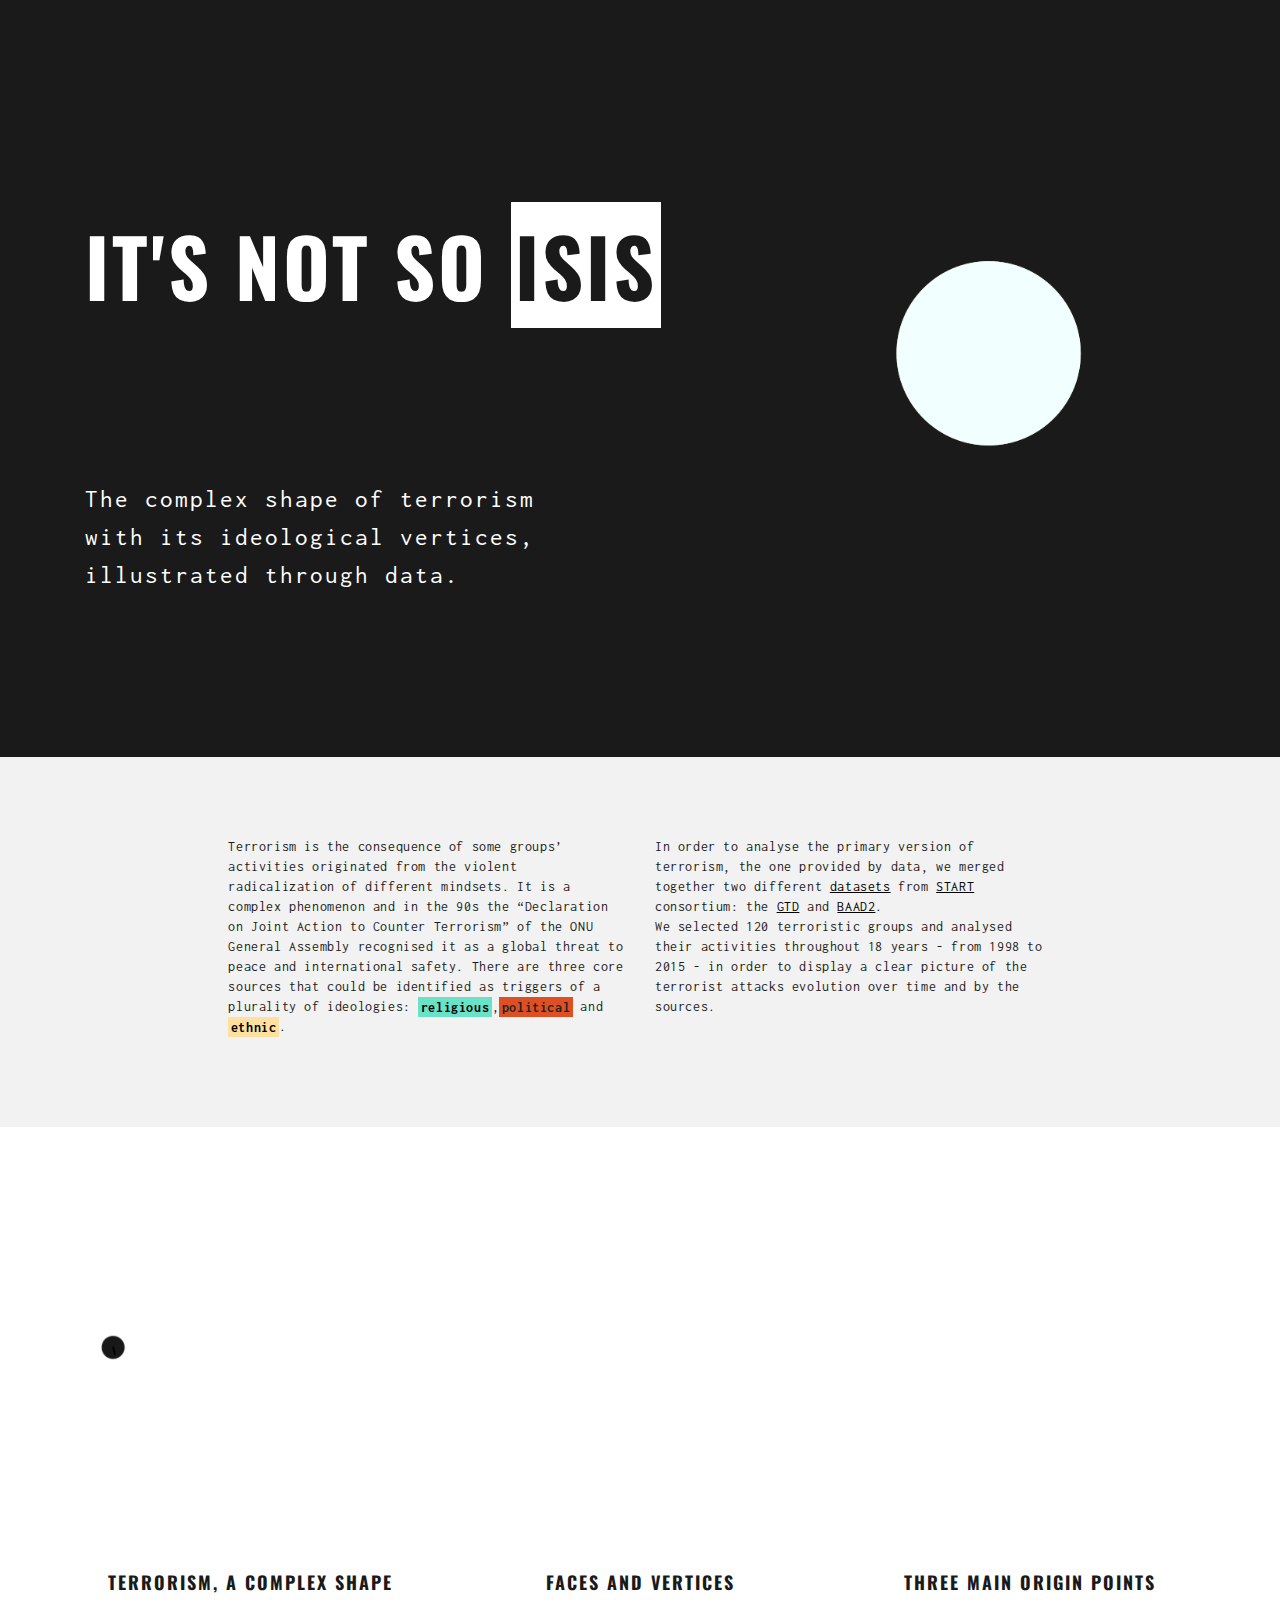
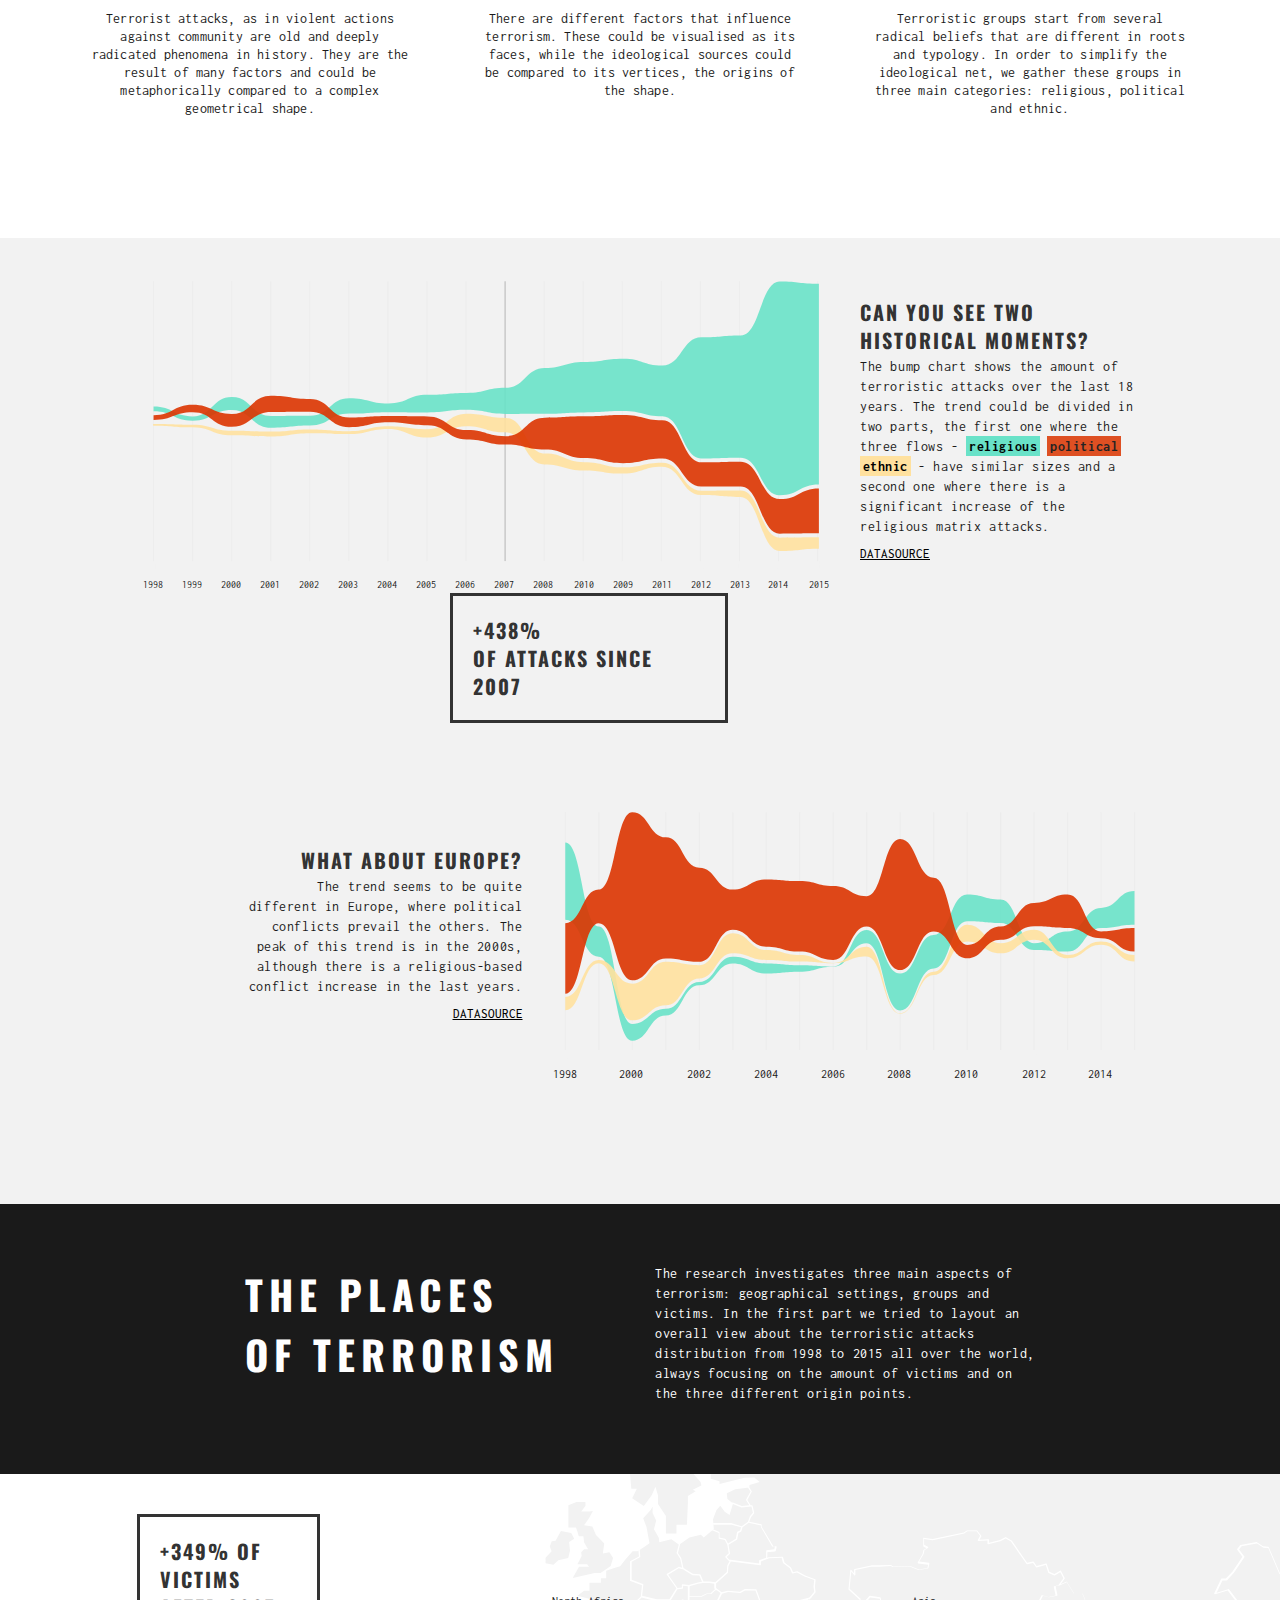
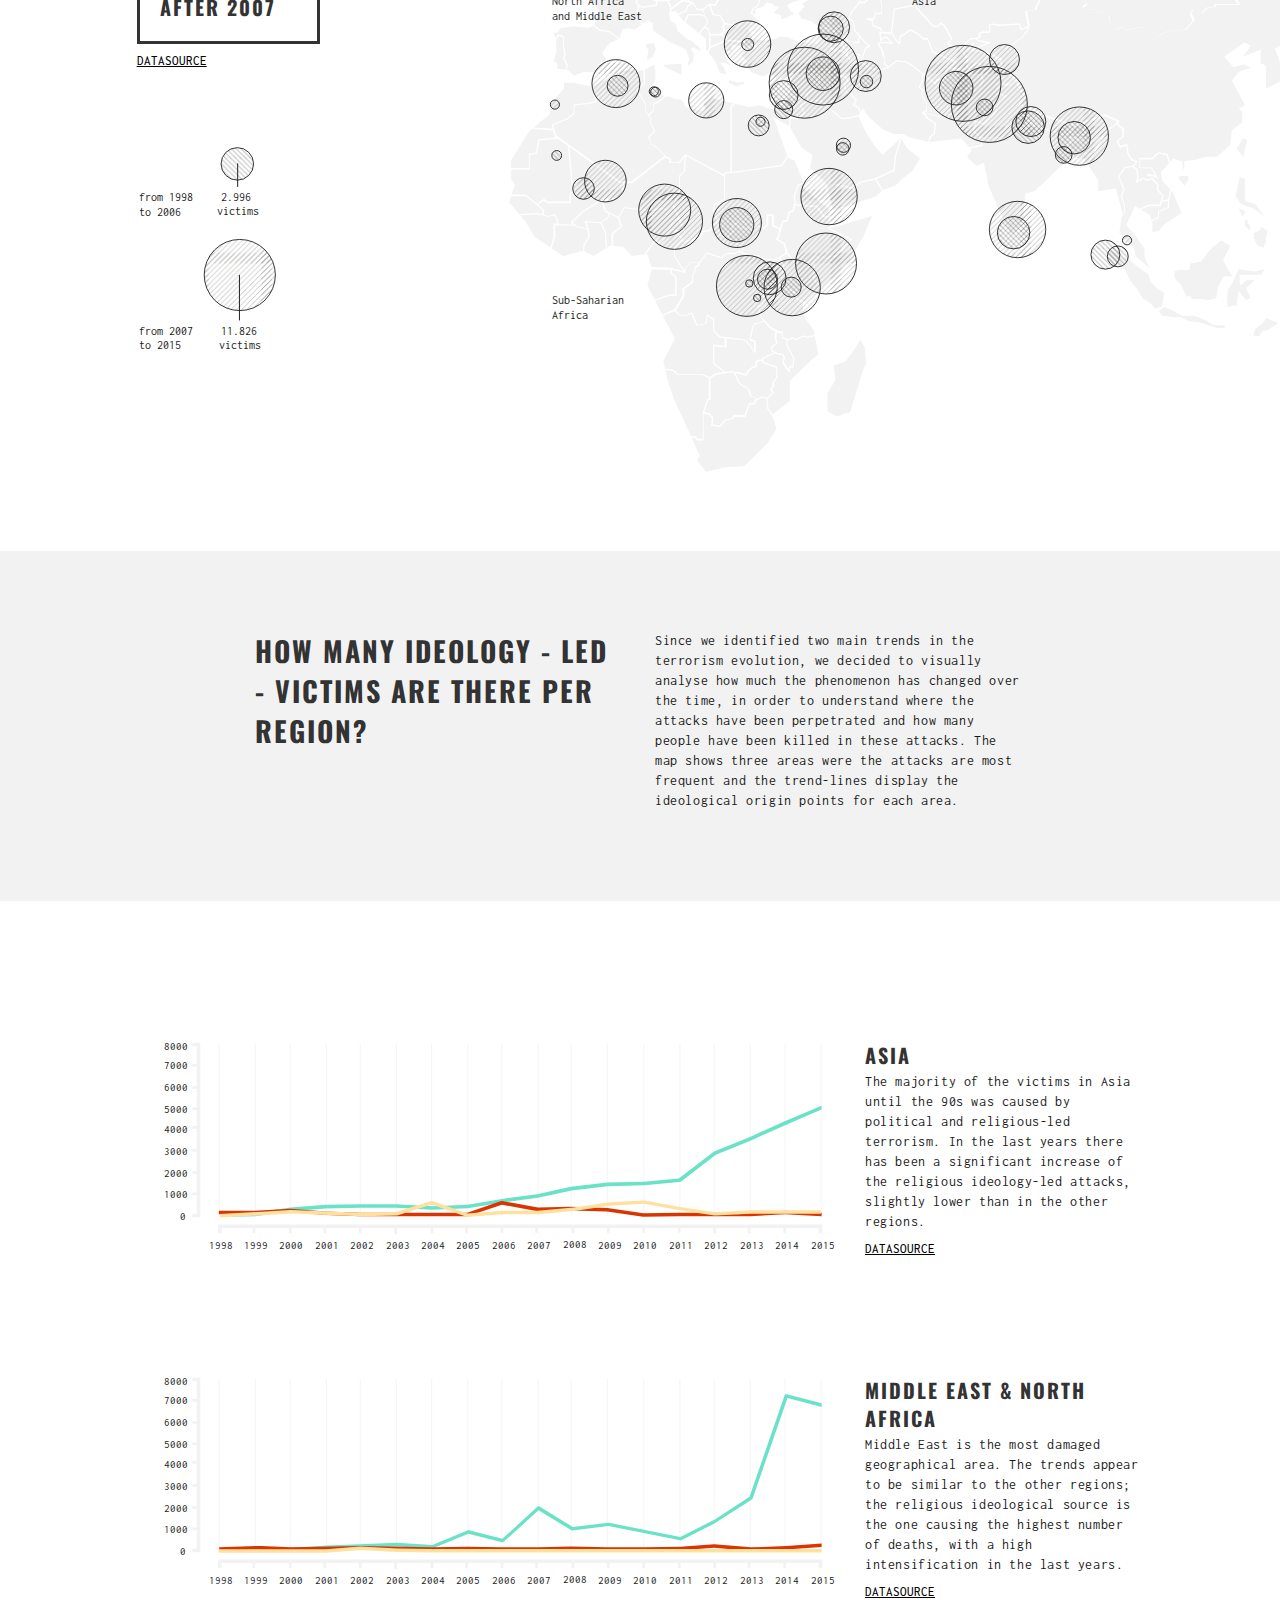
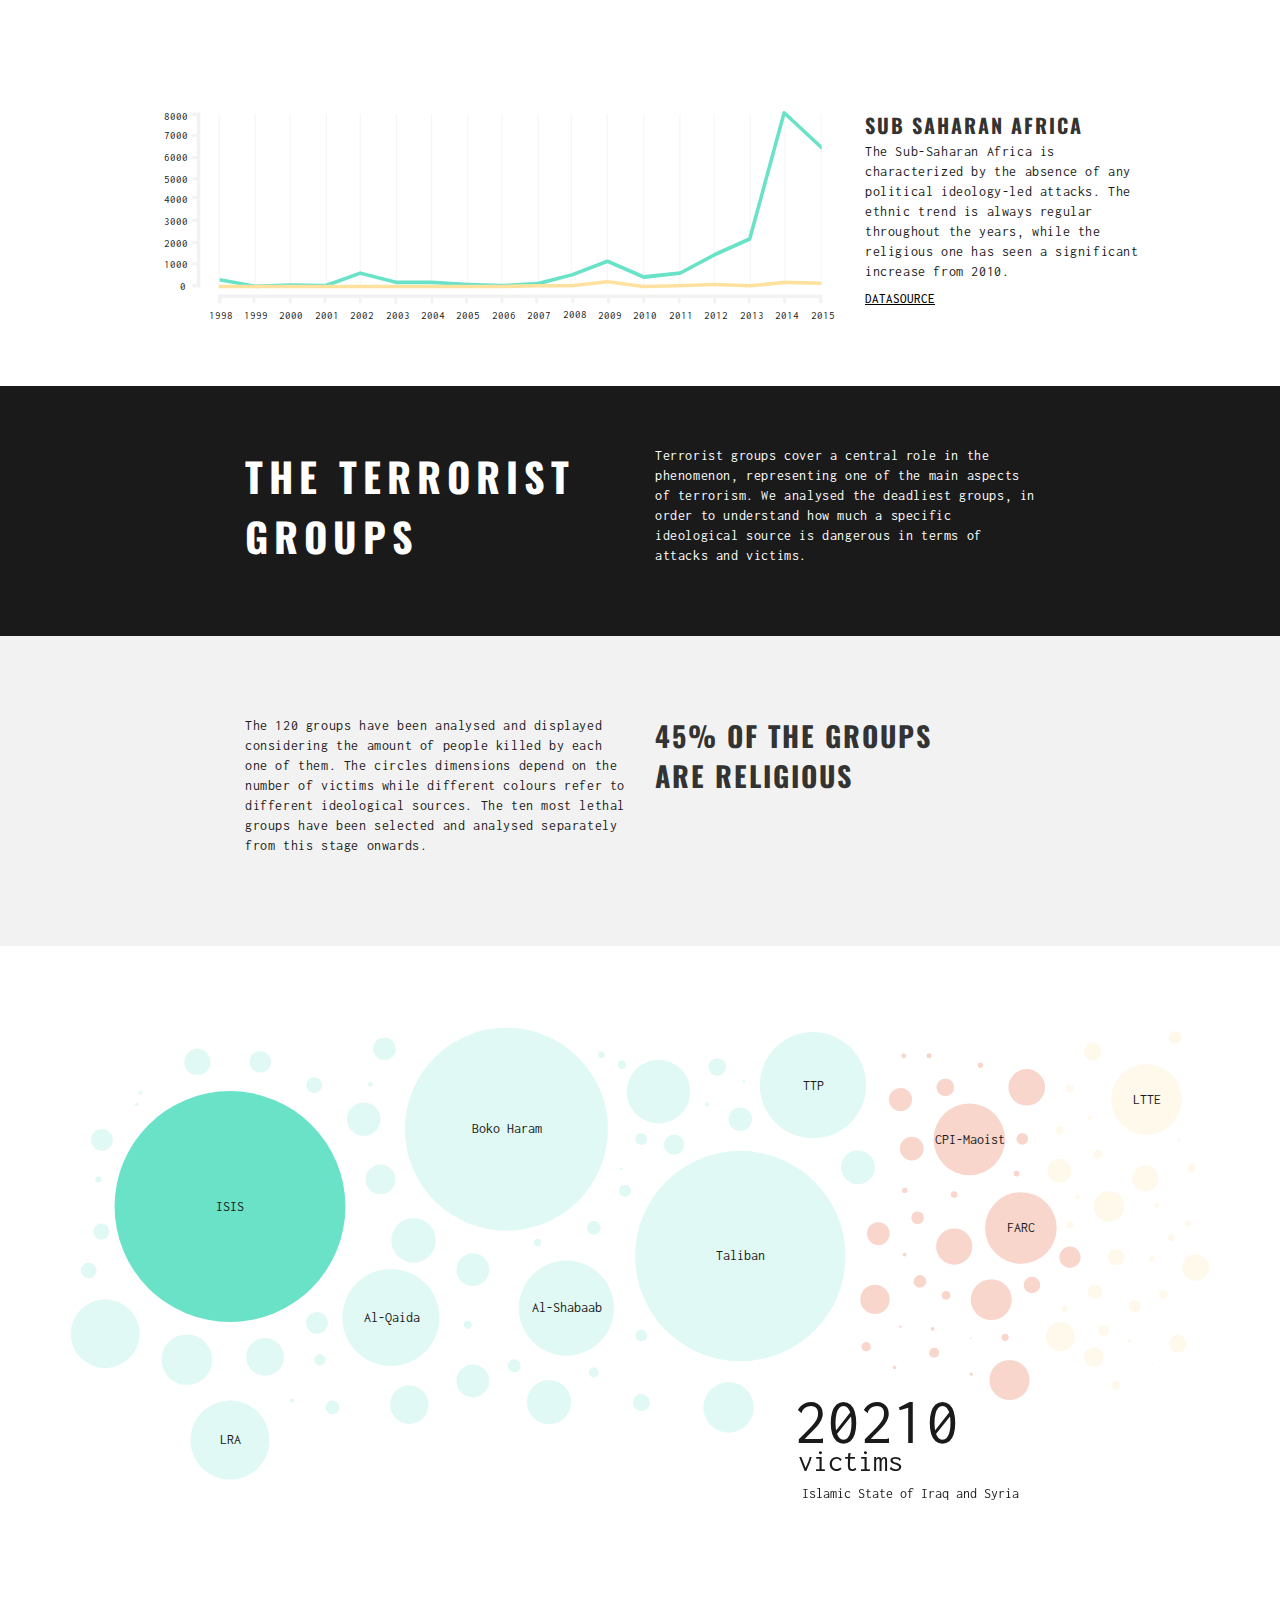
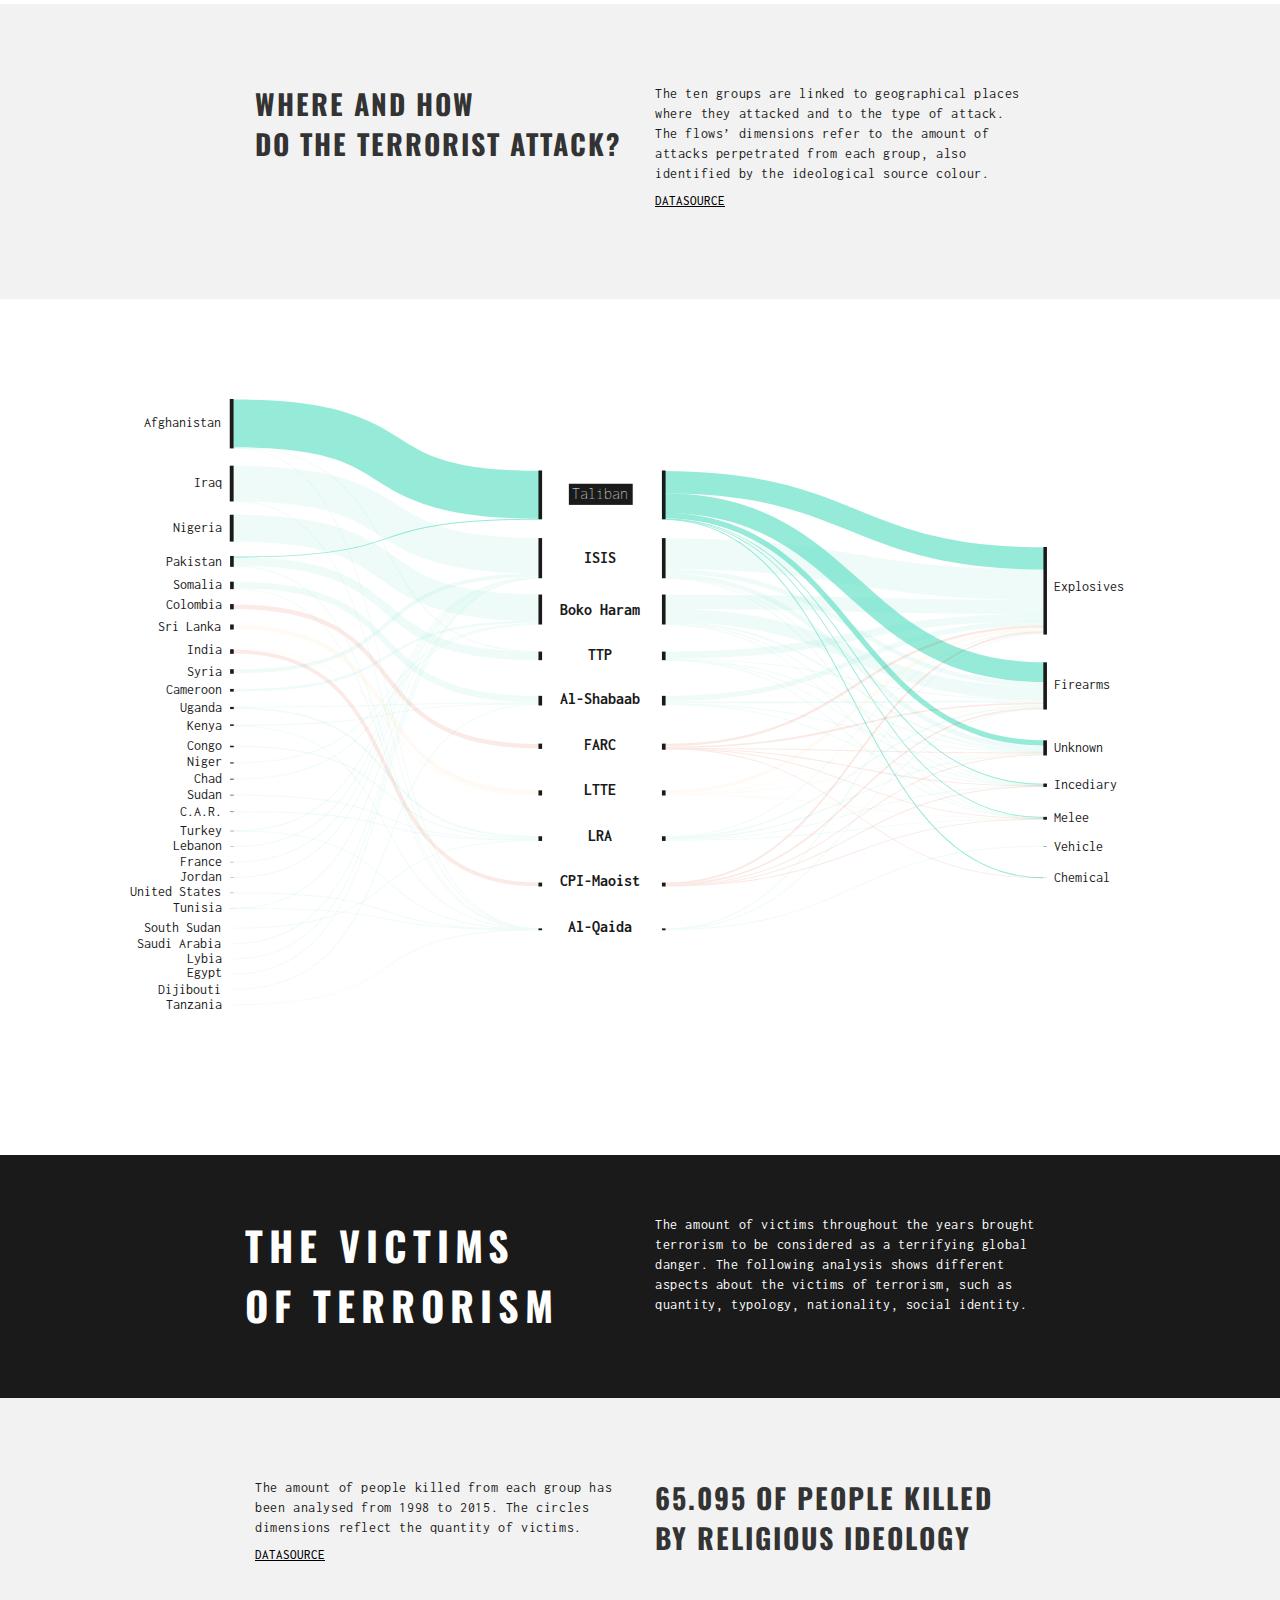
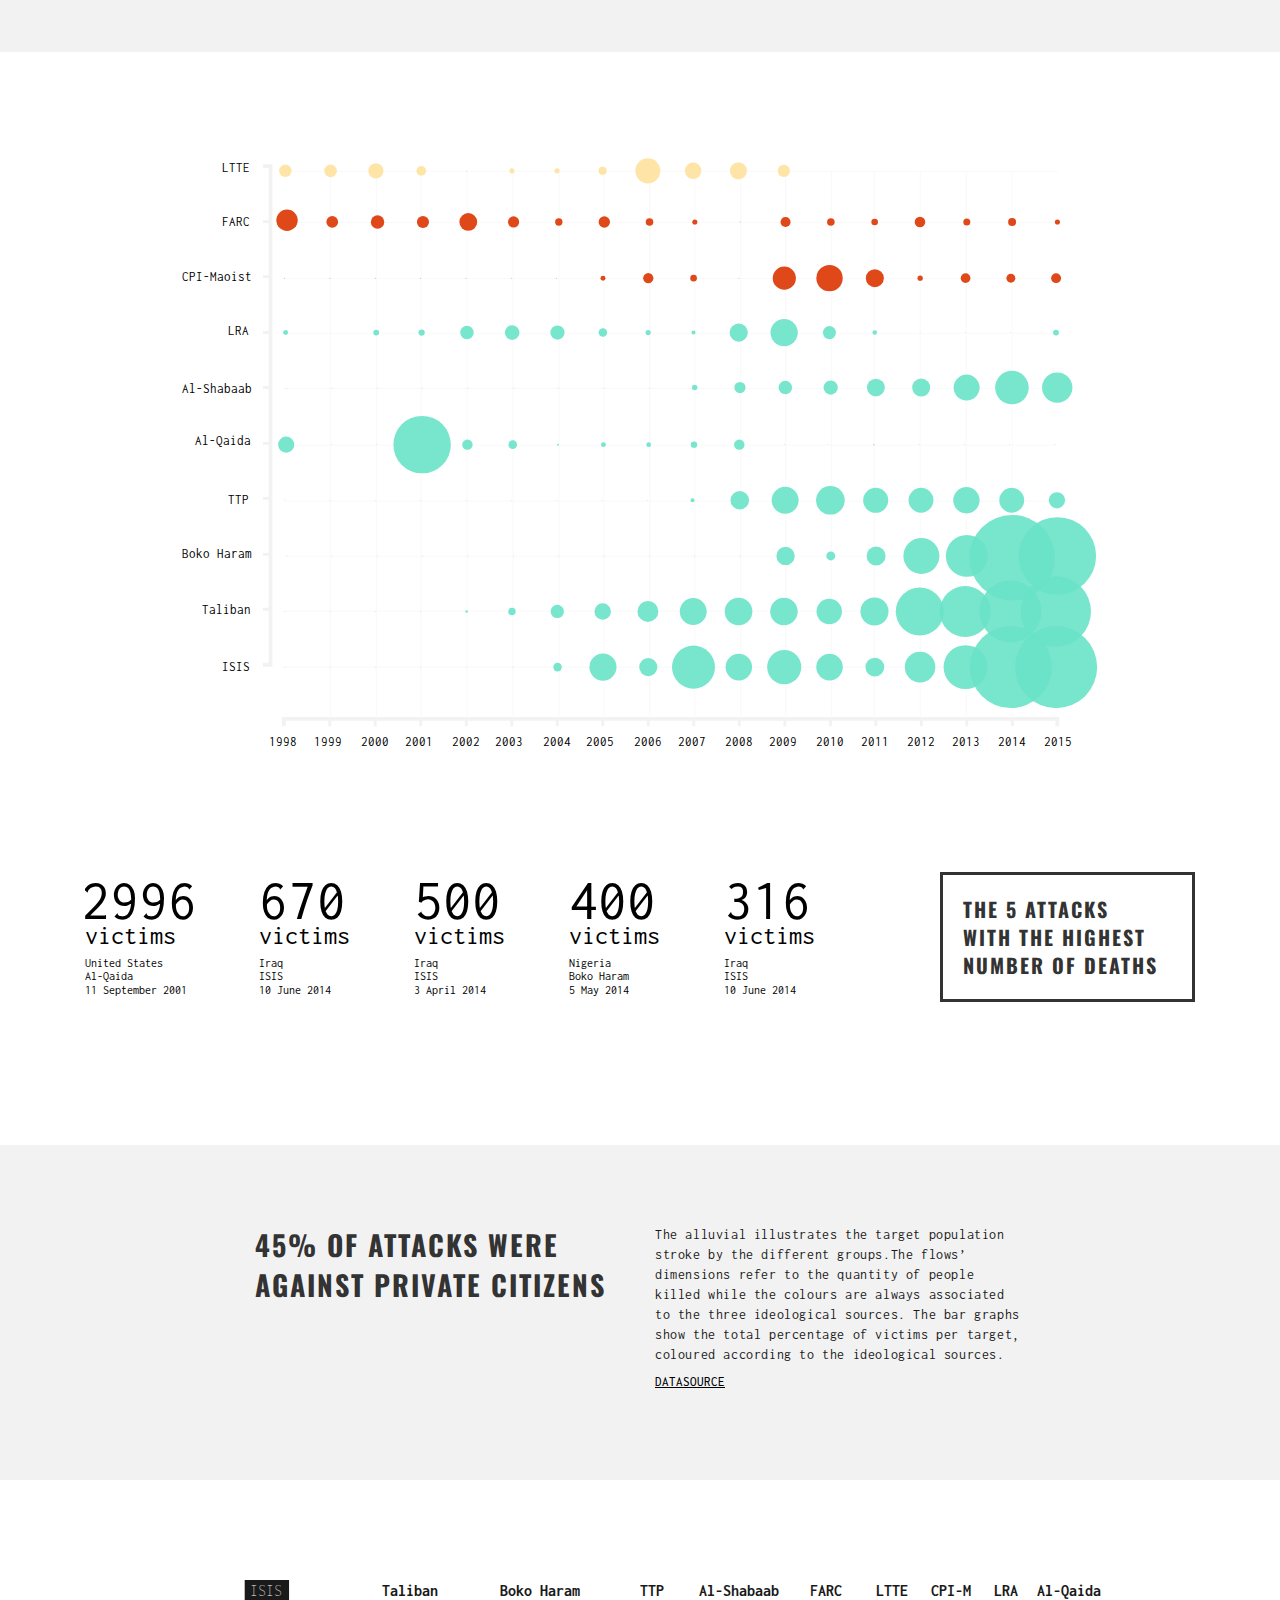
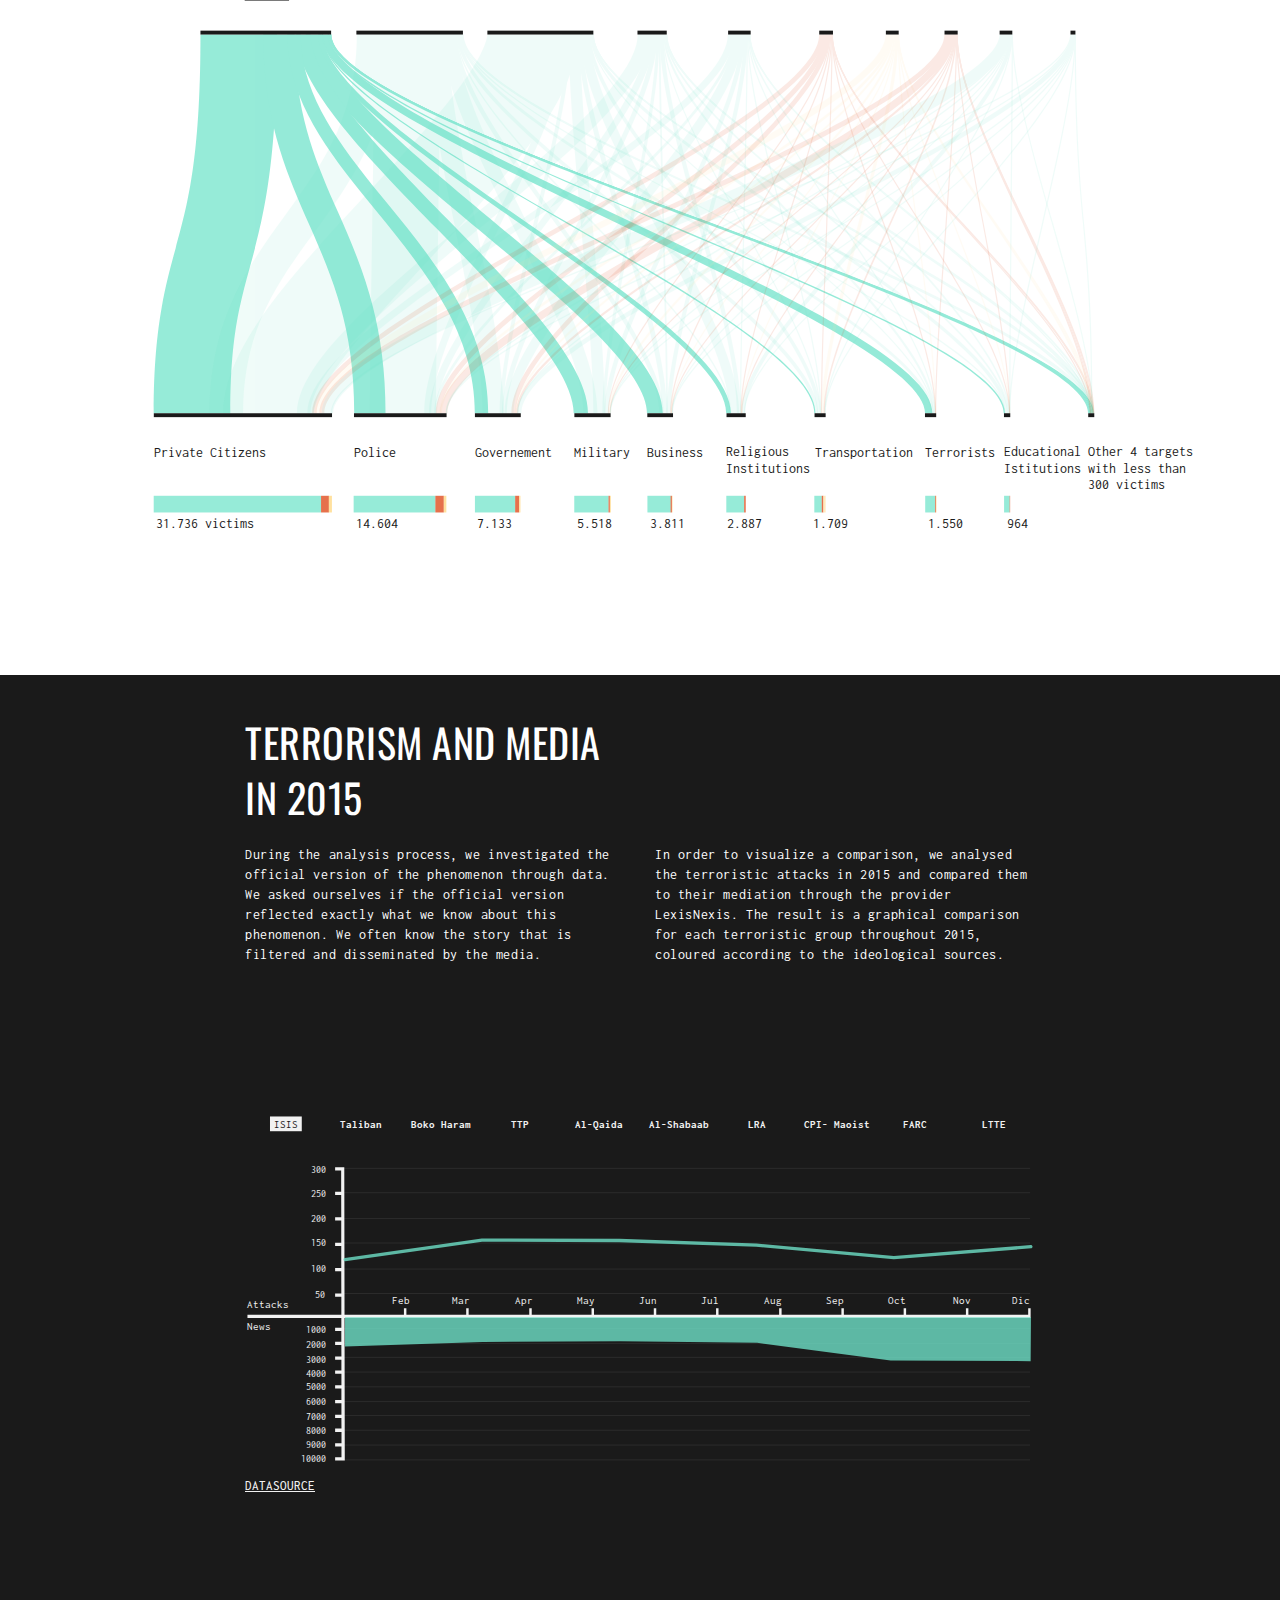
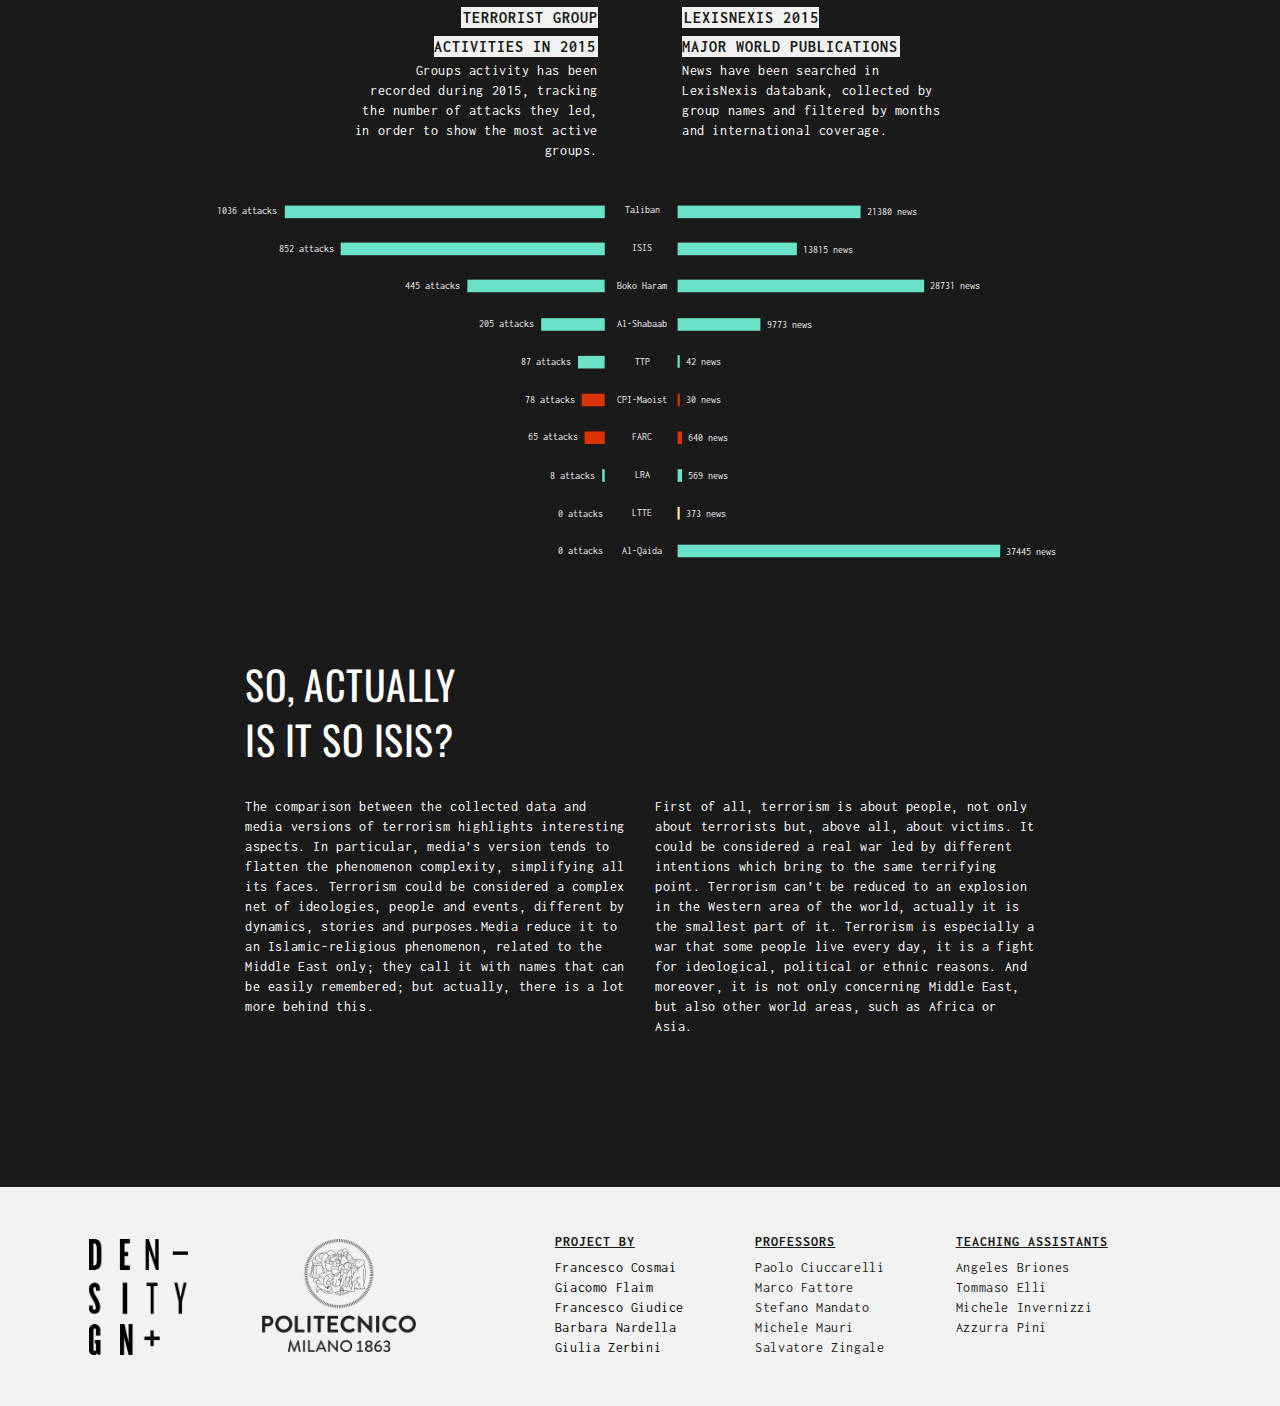
==== commit f7b0e557: "fix padding issues" ====
--- a/index.html
+++ b/index.html
@@ -129,7 +129,7 @@
 
 
 <!-- VIDEO -->
-<div class="container video-spiegazione hidden-xs">
+<div class="container video-spiegazione">
   <div class="row" id="gif-spiegazione">
       <img alt="logo" src="./image/video_story_2.gif" width="100%">
   </div>
@@ -159,32 +159,10 @@
   </div>
 </div>
 
-<!-- XS -->
-<div class="container visible-xs" style="padding:40px">
-  <div class="row" id="gif-spiegazione">
-      <img alt="logo" src="./image/video_story_2.gif" width="100%">
-  </div>
-  <div class="row">
-      <!-- per section -->
-      <div class="col-xs-12" style="margin-bottom:30px;">
-          <h4>Terrorism, a complex shape</h4>
-           <p>Terrorist attacks, as in violent actions against community are old and deeply radicated phenomena in history. They are the result of many factors and could be metaphorically compared to a complex geometrical shape.</p>
-      </div>
-      <div class="col-xs-12" style="margin-bottom:30px">
-          <h4>faces and vertices</h4>
-          <p>There are different factors that influence terrorism. These could be visualised as its faces, while the ideological sources could be compared to its vertices, the origins of the shape.</p>
-      </div>
-      <div class="col-xs-12" style="margin-bottom:30px;">
-          <h4>three main origin points</h4>
-          <p>Terroristic groups start from several radical beliefs that are different in roots and typology. In order to simplify the ideological net, we gather these groups in three main categories: religious, political and ethnic.</p>
-      </div>
-  </div>
-</div>
-
 <!-- BUMPCHART MONDO -->
 <div class="container-fluid section-bumpchart" style="padding:40px">
   <div class="row" style="margin-bottom: 80px;">            
-    <div class="col-lg-offset-1 col-lg-7 col-md-8 col-sm-offset-0 col-sm-8 col-xs-12" >
+    <div class="col-lg-offset-1 col-lg-7 col-md-8 col-sm-offset-0 col-sm-8" >
       <svg version="1.1" xmlns="http://www.w3.org/2000/svg" xmlns:xlink="http://www.w3.org/1999/xlink" x="0px" y="0px" viewBox="0 0 794.4 359" style="enable-background:new 0 0 794.4 359;" xml:space="preserve">
           <g id="text">
           <g>
@@ -303,12 +281,14 @@
           </g>
       </svg>
     </div>
-    <div class="col-lg-3 col-md-4 col-sm-offset-0 col-sm-4 col-xs-12" style="text-align:left; margin-top: 20px;">
+    <div class="col-lg-3 col-md-4 col-sm-offset-0 col-sm-4 col-xs-10" style="text-align:left; margin-top: 20px;">
       <h3>Can you see two historical moments?</h3>
       <p>The bump chart shows the amount of terroristic attacks over the last 18 years. The trend could be divided in two parts, the first one where the three flows - <mark class="religious">religious</mark> <mark class="political">political</mark>                        <mark class="ethnic">ethnic</mark> - have similar sizes and a second one where there is a significant increase of the religious matrix attacks.</p>
       <h5><a href="https://figshare.com/s/d5d038238f396582a5c6" target="_blank">Datasource</a></h5>
-      <h3 class="hidden-sm" id="box_small">+438%<br>of attacks since 2007</h3>
-    </div>    
+    </div>
+    <div class="col-lg-3 col-md-4 col-sm-offset-4 col-sm-4 hidden-sm" style="text-align:left;">
+        <h3 id="box_small">+438%<br>of attacks since 2007</h3>      
+    </div>
   </div>
 <!-- BUMPCHART EUROPE -->
   <div class="row" id='europa'>
@@ -317,7 +297,7 @@
       <p>The trend seems to be quite different in Europe, where political conflicts prevail the others. The peak of this trend is in the 2000s, although there is a religious-based conflict increase in the last years.</p>
       <h5><a href="https://figshare.com/s/d5d038238f396582a5c6" target="_blank">Datasource</a></h5>
     </div>
-    <div class="col-lg-6 col-md-7 col-sm-8 col-xs-12">
+    <div class="col-lg-6 col-md-7 col-sm-8">
       <svg version="1.1" xmlns="http://www.w3.org/2000/svg" xmlns:xlink="http://www.w3.org/1999/xlink" x="0px" y="0px" viewBox="0 0 585.7 273" style="enable-background:new 0 0 585.7 273;" xml:space="preserve">
         <g id="text">
           <g>
@@ -401,8 +381,8 @@
 
 <!-- SEZIONE RESEARCH -->
 	<div id="places">
-	<div class="container-fluid container-black white">
-        <div class='row' style='padding:40px; margin-top:20px; margin-bottom:20px'>
+	<div class="container-fluid container-black white" style="padding:40px;">
+        <div class='row' style='margin-top:20px; margin-bottom:20px'>
             <div class="col-lg-offset-2 col-lg-4 col-md-offset-2 col-md-4 col-sm-offset-1 col-sm-5 col-xs-12">
                 <h3>the places<br>of terrorism</h3>
             </div>
@@ -1261,7 +1241,7 @@
     </div>
 	</div>
 <!-- TRENDLINE -->
-<div class="container-fluid section hidden-xs" style="padding:40px">
+  <div class="container-fluid section" style="padding:40px">
 <!-- ASIA -->
   <div class="row row-trendline">
     <div class="col-lg-offset-1 col-lg-7 col-md-8 col-sm-8" style="margin-bottom:20px">
@@ -1298,59 +1278,59 @@
             <text transform="matrix(1 0 0 1 8.5435 177.0688)" class="G04text">1000</text>
             <text transform="matrix(1 0 0 1 26.5435 202.1938)" class="G04text">0</text>
           </g>
-          </g>
-          <g>
-            <polygon class="G04assi" points="41,2 41,6 46,6 46,26 41,26 41,29 46,29 46,51 41,51 41,54 46,54 46,75 41,75 41,78 46,78 46,96
-              41,96 41,99 46,99 46,122 41,122 41,125 46,125 46,147 41,147 41,150 46,150 46,171 41,171 41,174 46,174 46,195 41,195 41,199
-              50,199 50,2 	"/>
-            <polygon class="G04assi" points="70,207 70,217 74,217 74,211 109,211 109,217 112,217 112,211 150,211 150,217 153,217 153,211
-              189,211 189,217 192,217 192,211 229,211 229,217 232,217 232,211 269,211 269,218 272,218 272,211 310,211 310,217 313,217
-              313,211 349,211 349,217 352,217 352,211 389,211 389,217 392,217 392,211 428,211 428,217 431,217 431,211 469,211 469,217
-              472,217 472,211 509,211 509,217 512,217 512,211 549,211 549,217 552,217 552,211 589,211 589,217 592,217 592,211 629,211
-              629,217 632,217 632,211 668,211 668,217 671,217 671,211 708,211 708,217 711,217 711,211 748,211 748,217 752,217 752,207 	"/>
-          </g>
-          <g>
-            <line class="G04divisori" x1="112.1" y1="3.4" x2="112.1" y2="198"/>
-            <line class="G04divisori" x1="71.3" y1="198" x2="71.3" y2="3.4"/>
-            <line class="G04divisori" x1="192.2" y1="3.4" x2="192.2" y2="198"/>
-            <line class="G04divisori" x1="151.4" y1="198" x2="151.4" y2="3.4"/>
-            <line class="G04divisori" x1="271.3" y1="3.4" x2="271.3" y2="198"/>
-            <line class="G04divisori" x1="230.5" y1="198" x2="230.5" y2="3.4"/>
-            <line class="G04divisori" x1="351.9" y1="3.4" x2="351.9" y2="198"/>
-            <line class="G04divisori" x1="311.1" y1="198" x2="311.1" y2="3.4"/>
-            <line class="G04divisori" x1="431.2" y1="3.4" x2="431.2" y2="198"/>
-            <line class="G04divisori" x1="390.5" y1="198" x2="390.5" y2="3.4"/>
-            <line class="G04divisori" x1="509.4" y1="3.4" x2="509.4" y2="198"/>
-            <line class="G04divisori" x1="468.7" y1="198" x2="468.7" y2="3.4"/>
-            <line class="G04divisori" x1="591.3" y1="3.4" x2="591.3" y2="198"/>
-            <line class="G04divisori" x1="550.5" y1="198" x2="550.5" y2="3.4"/>
-            <line class="G04divisori" x1="670.7" y1="3.4" x2="670.7" y2="198"/>
-            <line class="G04divisori" x1="630" y1="198" x2="630" y2="3.4"/>
-            <line class="G04divisori" x1="750.7" y1="3.4" x2="750.7" y2="198"/>
-            <line class="G04divisori" x1="709.9" y1="198" x2="709.9" y2="3.4"/>
-          </g>
-          <g id="G04flusso_x5F_religioso">
-            <path class="G04trend_religioso" d="M72.3,198.5l-0.1-4l39.7-0.7l39.7-5.9c0,0,0.1,0,0.1,0l39.8-3c0,0,0.1,0,0.1,0l38.7-0.8l41,0.1
-              c0,0,0.1,0,0.1,0l39.7,2.2l40.6-1.7l38.7-6.5l39.8-5.2l37.8-8.4c0.1,0,0.1,0,0.2,0l40.8-4.8c0.1,0,0.1,0,0.2,0l41.1-1l39.7-3.6
-              l39.4-30.1c0.1-0.1,0.3-0.2,0.5-0.3l39.8-16.3l39.8-17.8L751.1,73v4.3l-39.8,17.1l-39.8,17.8l-39.6,16.3l-39.6,30.3
-              c-0.3,0.2-0.7,0.4-1,0.4l-40.4,3.7c0,0-0.1,0-0.1,0l-41.1,1l-40.6,4.8l-37.8,8.3c-0.1,0-0.1,0-0.2,0l-39.8,5.2l-39.3,6.6
-              c-0.1,0-0.2,0-0.3,0l-40.3,1.6c-0.1,0-0.1,0-0.2,0l-39.8-2.2l-40.9-0.1l-38.6,0.8l-40.5,3.1l-39,5.8c-0.1,0-0.2,0-0.3,0L72.3,198.5
-              z"/>
-          </g>
-          <g id="G04flusso_x5F_politico">
-            <path class="G04trend_politico" d="M549.9,198.4c-0.1,0-0.2,0-0.3,0l-40.7-5.9l-40.7-1.3l-37.3,0.8c-0.1,0-0.3,0-0.4,0l-40.2-7.3l-38.7,13
-              c-0.2,0.1-0.4,0.1-0.6,0.1l-120.9,0l-38.5-1.4l-40.3-3l-39.4,2.2c0,0-0.1,0-0.1,0l-40.8-0.1v-4l40.7,0.1l39.5-2.2
-              c0.1,0,0.2,0,0.3,0l40.3,3l38.4,1.4l121,0l38.4-13.1c0.3-0.1,0.7-0.1,1-0.1l40.5,7.3l37.2-0.8c0,0,0.1,0,0.1,0l40.9,1.3
-              c0.1,0,0.1,0,0.2,0l40.6,5.9l40.5-0.6l79.6,0l39.8-2.2c0.1,0,0.1,0,0.2,0l41,2.3v4l-41.2-2.3l-39.7,2.2c0,0-0.1,0-0.1,0h-79.7
-              L549.9,198.4C550,198.4,549.9,198.4,549.9,198.4z"/>
-          </g>
-          <g id="G04flusso_x5F_etnico">
-            <path class="G04trend_etnico" d="M72.4,199.3l-0.2-4l79.7-4.5c0.1,0,0.1,0,0.2,0l79.6,3l39.5-0.7l39.6-12.5c0.4-0.1,0.9-0.1,1.3,0l39.4,14
-              l39.4-2.9c0,0,0.1,0,0.1,0h39.7l40.6-3.7l39.8-5.9c0.1,0,0.1,0,0.2,0l39.8-2.2c0.2,0,0.3,0,0.5,0l39.8,7.4l39.6,5.9l39.6-2.2
-              c0,0,0.1,0,0.1,0h79.7v4h-79.6L631,197c-0.1,0-0.3,0-0.4,0l-39.8-5.9l-39.7-7.4l-39.5,2.2l-39.7,5.9c0,0-0.1,0-0.1,0l-40.7,3.7
-              c-0.1,0-0.1,0-0.2,0H391l-39.8,3c-0.3,0-0.6,0-0.8-0.1l-39.2-13.9l-39.2,12.4c-0.2,0.1-0.4,0.1-0.6,0.1l-39.8,0.7c0,0-0.1,0-0.1,0
-              l-79.6-3L72.4,199.3z"/>
-          </g>
+        </g>
+        <g>
+          <polygon class="G04assi" points="41,2 41,6 46,6 46,26 41,26 41,29 46,29 46,51 41,51 41,54 46,54 46,75 41,75 41,78 46,78 46,96
+            41,96 41,99 46,99 46,122 41,122 41,125 46,125 46,147 41,147 41,150 46,150 46,171 41,171 41,174 46,174 46,195 41,195 41,199
+            50,199 50,2 	"/>
+          <polygon class="G04assi" points="70,207 70,217 74,217 74,211 109,211 109,217 112,217 112,211 150,211 150,217 153,217 153,211
+            189,211 189,217 192,217 192,211 229,211 229,217 232,217 232,211 269,211 269,218 272,218 272,211 310,211 310,217 313,217
+            313,211 349,211 349,217 352,217 352,211 389,211 389,217 392,217 392,211 428,211 428,217 431,217 431,211 469,211 469,217
+            472,217 472,211 509,211 509,217 512,217 512,211 549,211 549,217 552,217 552,211 589,211 589,217 592,217 592,211 629,211
+            629,217 632,217 632,211 668,211 668,217 671,217 671,211 708,211 708,217 711,217 711,211 748,211 748,217 752,217 752,207 	"/>
+        </g>
+        <g>
+          <line class="G04divisori" x1="112.1" y1="3.4" x2="112.1" y2="198"/>
+          <line class="G04divisori" x1="71.3" y1="198" x2="71.3" y2="3.4"/>
+          <line class="G04divisori" x1="192.2" y1="3.4" x2="192.2" y2="198"/>
+          <line class="G04divisori" x1="151.4" y1="198" x2="151.4" y2="3.4"/>
+          <line class="G04divisori" x1="271.3" y1="3.4" x2="271.3" y2="198"/>
+          <line class="G04divisori" x1="230.5" y1="198" x2="230.5" y2="3.4"/>
+          <line class="G04divisori" x1="351.9" y1="3.4" x2="351.9" y2="198"/>
+          <line class="G04divisori" x1="311.1" y1="198" x2="311.1" y2="3.4"/>
+          <line class="G04divisori" x1="431.2" y1="3.4" x2="431.2" y2="198"/>
+          <line class="G04divisori" x1="390.5" y1="198" x2="390.5" y2="3.4"/>
+          <line class="G04divisori" x1="509.4" y1="3.4" x2="509.4" y2="198"/>
+          <line class="G04divisori" x1="468.7" y1="198" x2="468.7" y2="3.4"/>
+          <line class="G04divisori" x1="591.3" y1="3.4" x2="591.3" y2="198"/>
+          <line class="G04divisori" x1="550.5" y1="198" x2="550.5" y2="3.4"/>
+          <line class="G04divisori" x1="670.7" y1="3.4" x2="670.7" y2="198"/>
+          <line class="G04divisori" x1="630" y1="198" x2="630" y2="3.4"/>
+          <line class="G04divisori" x1="750.7" y1="3.4" x2="750.7" y2="198"/>
+          <line class="G04divisori" x1="709.9" y1="198" x2="709.9" y2="3.4"/>
+        </g>
+        <g id="G04flusso_x5F_religioso">
+          <path class="G04trend_religioso" d="M72.3,198.5l-0.1-4l39.7-0.7l39.7-5.9c0,0,0.1,0,0.1,0l39.8-3c0,0,0.1,0,0.1,0l38.7-0.8l41,0.1
+            c0,0,0.1,0,0.1,0l39.7,2.2l40.6-1.7l38.7-6.5l39.8-5.2l37.8-8.4c0.1,0,0.1,0,0.2,0l40.8-4.8c0.1,0,0.1,0,0.2,0l41.1-1l39.7-3.6
+            l39.4-30.1c0.1-0.1,0.3-0.2,0.5-0.3l39.8-16.3l39.8-17.8L751.1,73v4.3l-39.8,17.1l-39.8,17.8l-39.6,16.3l-39.6,30.3
+            c-0.3,0.2-0.7,0.4-1,0.4l-40.4,3.7c0,0-0.1,0-0.1,0l-41.1,1l-40.6,4.8l-37.8,8.3c-0.1,0-0.1,0-0.2,0l-39.8,5.2l-39.3,6.6
+            c-0.1,0-0.2,0-0.3,0l-40.3,1.6c-0.1,0-0.1,0-0.2,0l-39.8-2.2l-40.9-0.1l-38.6,0.8l-40.5,3.1l-39,5.8c-0.1,0-0.2,0-0.3,0L72.3,198.5
+            z"/>
+        </g>
+        <g id="G04flusso_x5F_politico">
+          <path class="G04trend_politico" d="M549.9,198.4c-0.1,0-0.2,0-0.3,0l-40.7-5.9l-40.7-1.3l-37.3,0.8c-0.1,0-0.3,0-0.4,0l-40.2-7.3l-38.7,13
+            c-0.2,0.1-0.4,0.1-0.6,0.1l-120.9,0l-38.5-1.4l-40.3-3l-39.4,2.2c0,0-0.1,0-0.1,0l-40.8-0.1v-4l40.7,0.1l39.5-2.2
+            c0.1,0,0.2,0,0.3,0l40.3,3l38.4,1.4l121,0l38.4-13.1c0.3-0.1,0.7-0.1,1-0.1l40.5,7.3l37.2-0.8c0,0,0.1,0,0.1,0l40.9,1.3
+            c0.1,0,0.1,0,0.2,0l40.6,5.9l40.5-0.6l79.6,0l39.8-2.2c0.1,0,0.1,0,0.2,0l41,2.3v4l-41.2-2.3l-39.7,2.2c0,0-0.1,0-0.1,0h-79.7
+            L549.9,198.4C550,198.4,549.9,198.4,549.9,198.4z"/>
+        </g>
+        <g id="G04flusso_x5F_etnico">
+          <path class="G04trend_etnico" d="M72.4,199.3l-0.2-4l79.7-4.5c0.1,0,0.1,0,0.2,0l79.6,3l39.5-0.7l39.6-12.5c0.4-0.1,0.9-0.1,1.3,0l39.4,14
+            l39.4-2.9c0,0,0.1,0,0.1,0h39.7l40.6-3.7l39.8-5.9c0.1,0,0.1,0,0.2,0l39.8-2.2c0.2,0,0.3,0,0.5,0l39.8,7.4l39.6,5.9l39.6-2.2
+            c0,0,0.1,0,0.1,0h79.7v4h-79.6L631,197c-0.1,0-0.3,0-0.4,0l-39.8-5.9l-39.7-7.4l-39.5,2.2l-39.7,5.9c0,0-0.1,0-0.1,0l-40.7,3.7
+            c-0.1,0-0.1,0-0.2,0H391l-39.8,3c-0.3,0-0.6,0-0.8-0.1l-39.2-13.9l-39.2,12.4c-0.2,0.1-0.4,0.1-0.6,0.1l-39.8,0.7c0,0-0.1,0-0.1,0
+            l-79.6-3L72.4,199.3z"/>
+        </g>
       </svg>
     </div>
     <div class="col-lg-3 col-md-3 col-sm-4">
@@ -1542,297 +1522,13 @@
       <h5><a href="https://figshare.com/s/ea3b0269e1f40e996096" target="_blank">Datasource</a></h5>
     </div>
   </div>
-</div>
-
-<!-- XS -->
-<div class="container-fluid section visible-xs" style="padding:40px">
-  <!-- ASIA -->
-  <div class="row row-trendline" style="margin-top: 40px">
-    <div class="col-xs-12">
-      <h3>Asia</h3>
-      <p>The majority of the victis in Asia until the 90s was caused by political and religious-led terrorism. In the last years there has been a significant increase of the religious ideology-led attacks, slightly lower than in the other regions.</p>
-      <h5><a href="https://figshare.com/s/ea3b0269e1f40e996096" target="_blank">Datasource</a></h5>
-    </div>
-    <div class="col-lg-offset-1 col-lg-7 col-md-8 col-sm-8 col-xs-12" style="margin-bottom:20px">
-      <svg version="1.1" id="Livello_4" xmlns="http://www.w3.org/2000/svg" xmlns:xlink="http://www.w3.org/1999/xlink" x="0px" y="0px" viewBox="0 0 766 237" style="enable-background:new 0 0 766 237;" xml:space="preserve">
-                <g>
-                <g>
-                  <text transform="matrix(1 0 0 1 59.343 234.1938)" class="G04text">1998</text>
-                  <text transform="matrix(1 0 0 1 99.306 234.1938)" class="G04text">1999</text>
-                  <text transform="matrix(1 0 0 1 139.2688 234.1938)" class="G04text">2000</text>
-                  <text transform="matrix(1 0 0 1 179.2315 234.1938)" class="G04text">2001</text>
-                  <text transform="matrix(1 0 0 1 219.1942 234.1938)" class="G04text">2002</text>
-                  <text transform="matrix(1 0 0 1 259.157 234.1938)" class="G04text">2003</text>
-                  <text transform="matrix(1 0 0 1 299.1198 234.1938)" class="G04text">2004</text>
-                  <text transform="matrix(1 0 0 1 339.0825 234.1938)" class="G04text">2005</text>
-                  <text transform="matrix(1 0 0 1 379.0452 234.1938)" class="G04text">2006</text>
-                  <text transform="matrix(1 0 0 1 419.008 234.1938)" class="G04text">2007</text>
-                  <text transform="matrix(1 0 0 1 458.9707 233.7378)" class="G04text">2008</text>
-                  <text transform="matrix(1 0 0 1 498.9335 234.1938)" class="G04text">2009</text>
-                  <text transform="matrix(1 0 0 1 538.8962 234.1938)" class="G04text">2010</text>
-                  <text transform="matrix(1 0 0 1 578.8587 234.1938)" class="G04text">2011</text>
-                  <text transform="matrix(1 0 0 1 618.8212 234.1938)" class="G04text">2012</text>
-                  <text transform="matrix(1 0 0 1 658.784 234.1938)" class="G04text">2013</text>
-                  <text transform="matrix(1 0 0 1 698.7467 234.1938)" class="G04text">2014</text>
-                  <text transform="matrix(1 0 0 1 738.7101 234.1938)" class="G04text">2015</text>
-                </g>
-                <g>
-                  <text transform="matrix(1 0 0 1 8.5435 10.1938)" class="G04text">8000</text>
-                  <text transform="matrix(1 0 0 1 8.5435 56.6938)" class="G04text">6000</text>
-                  <text transform="matrix(1 0 0 1 8.5435 31.1522)" class="G04text">7000</text>
-                  <text transform="matrix(1 0 0 1 8.5435 80.6938)" class="G04text">5000</text>
-                  <text transform="matrix(1 0 0 1 8.5435 104.1938)" class="G04text">4000</text>
-                  <text transform="matrix(1 0 0 1 8.5435 128.6938)" class="G04text">3000</text>
-                  <text transform="matrix(1 0 0 1 8.5435 153.1938)" class="G04text">2000</text>
-                  <text transform="matrix(1 0 0 1 8.5435 177.0688)" class="G04text">1000</text>
-                  <text transform="matrix(1 0 0 1 26.5435 202.1938)" class="G04text">0</text>
-                  </g>
-                </g>
-                <g>
-                <polygon class="G04assi" points="41,2 41,6 46,6 46,26 41,26 41,29 46,29 46,51 41,51 41,54 46,54 46,75 41,75 41,78 46,78 46,96
-                  41,96 41,99 46,99 46,122 41,122 41,125 46,125 46,147 41,147 41,150 46,150 46,171 41,171 41,174 46,174 46,195 41,195 41,199
-                  50,199 50,2   "/>
-                <polygon class="G04assi" points="70,207 70,217 74,217 74,211 109,211 109,217 112,217 112,211 150,211 150,217 153,217 153,211
-                  189,211 189,217 192,217 192,211 229,211 229,217 232,217 232,211 269,211 269,218 272,218 272,211 310,211 310,217 313,217
-                  313,211 349,211 349,217 352,217 352,211 389,211 389,217 392,217 392,211 428,211 428,217 431,217 431,211 469,211 469,217
-                  472,217 472,211 509,211 509,217 512,217 512,211 549,211 549,217 552,217 552,211 589,211 589,217 592,217 592,211 629,211
-                  629,217 632,217 632,211 668,211 668,217 671,217 671,211 708,211 708,217 711,217 711,211 748,211 748,217 752,217 752,207   "/>
-                </g>
-                <g>
-                <line class="G04divisori" x1="112.1" y1="3.4" x2="112.1" y2="198"/>
-                <line class="G04divisori" x1="71.3" y1="198" x2="71.3" y2="3.4"/>
-                <line class="G04divisori" x1="192.2" y1="3.4" x2="192.2" y2="198"/>
-                <line class="G04divisori" x1="151.4" y1="198" x2="151.4" y2="3.4"/>
-                <line class="G04divisori" x1="271.3" y1="3.4" x2="271.3" y2="198"/>
-                <line class="G04divisori" x1="230.5" y1="198" x2="230.5" y2="3.4"/>
-                <line class="G04divisori" x1="351.9" y1="3.4" x2="351.9" y2="198"/>
-                <line class="G04divisori" x1="311.1" y1="198" x2="311.1" y2="3.4"/>
-                <line class="G04divisori" x1="431.2" y1="3.4" x2="431.2" y2="198"/>
-                <line class="G04divisori" x1="390.5" y1="198" x2="390.5" y2="3.4"/>
-                <line class="G04divisori" x1="509.4" y1="3.4" x2="509.4" y2="198"/>
-                <line class="G04divisori" x1="468.7" y1="198" x2="468.7" y2="3.4"/>
-                <line class="G04divisori" x1="591.3" y1="3.4" x2="591.3" y2="198"/>
-                <line class="G04divisori" x1="550.5" y1="198" x2="550.5" y2="3.4"/>
-                <line class="G04divisori" x1="670.7" y1="3.4" x2="670.7" y2="198"/>
-                <line class="G04divisori" x1="630" y1="198" x2="630" y2="3.4"/>
-                <line class="G04divisori" x1="750.7" y1="3.4" x2="750.7" y2="198"/>
-                <line class="G04divisori" x1="709.9" y1="198" x2="709.9" y2="3.4"/>
-                    </g>
-                    <g id="G04flusso_x5F_religioso">
-                      <path class="G04trend_religioso" d="M72.3,198.5l-0.1-4l39.7-0.7l39.7-5.9c0,0,0.1,0,0.1,0l39.8-3c0,0,0.1,0,0.1,0l38.7-0.8l41,0.1
-                        c0,0,0.1,0,0.1,0l39.7,2.2l40.6-1.7l38.7-6.5l39.8-5.2l37.8-8.4c0.1,0,0.1,0,0.2,0l40.8-4.8c0.1,0,0.1,0,0.2,0l41.1-1l39.7-3.6
-                        l39.4-30.1c0.1-0.1,0.3-0.2,0.5-0.3l39.8-16.3l39.8-17.8L751.1,73v4.3l-39.8,17.1l-39.8,17.8l-39.6,16.3l-39.6,30.3
-                        c-0.3,0.2-0.7,0.4-1,0.4l-40.4,3.7c0,0-0.1,0-0.1,0l-41.1,1l-40.6,4.8l-37.8,8.3c-0.1,0-0.1,0-0.2,0l-39.8,5.2l-39.3,6.6
-                        c-0.1,0-0.2,0-0.3,0l-40.3,1.6c-0.1,0-0.1,0-0.2,0l-39.8-2.2l-40.9-0.1l-38.6,0.8l-40.5,3.1l-39,5.8c-0.1,0-0.2,0-0.3,0L72.3,198.5
-                        z"/>
-                    </g>
-                    <g id="G04flusso_x5F_politico">
-                      <path class="G04trend_politico" d="M549.9,198.4c-0.1,0-0.2,0-0.3,0l-40.7-5.9l-40.7-1.3l-37.3,0.8c-0.1,0-0.3,0-0.4,0l-40.2-7.3l-38.7,13
-                        c-0.2,0.1-0.4,0.1-0.6,0.1l-120.9,0l-38.5-1.4l-40.3-3l-39.4,2.2c0,0-0.1,0-0.1,0l-40.8-0.1v-4l40.7,0.1l39.5-2.2
-                        c0.1,0,0.2,0,0.3,0l40.3,3l38.4,1.4l121,0l38.4-13.1c0.3-0.1,0.7-0.1,1-0.1l40.5,7.3l37.2-0.8c0,0,0.1,0,0.1,0l40.9,1.3
-                        c0.1,0,0.1,0,0.2,0l40.6,5.9l40.5-0.6l79.6,0l39.8-2.2c0.1,0,0.1,0,0.2,0l41,2.3v4l-41.2-2.3l-39.7,2.2c0,0-0.1,0-0.1,0h-79.7
-                        L549.9,198.4C550,198.4,549.9,198.4,549.9,198.4z"/>
-                    </g>
-                    <g id="G04flusso_x5F_etnico">
-                      <path class="G04trend_etnico" d="M72.4,199.3l-0.2-4l79.7-4.5c0.1,0,0.1,0,0.2,0l79.6,3l39.5-0.7l39.6-12.5c0.4-0.1,0.9-0.1,1.3,0l39.4,14
-                        l39.4-2.9c0,0,0.1,0,0.1,0h39.7l40.6-3.7l39.8-5.9c0.1,0,0.1,0,0.2,0l39.8-2.2c0.2,0,0.3,0,0.5,0l39.8,7.4l39.6,5.9l39.6-2.2
-                        c0,0,0.1,0,0.1,0h79.7v4h-79.6L631,197c-0.1,0-0.3,0-0.4,0l-39.8-5.9l-39.7-7.4l-39.5,2.2l-39.7,5.9c0,0-0.1,0-0.1,0l-40.7,3.7
-                        c-0.1,0-0.1,0-0.2,0H391l-39.8,3c-0.3,0-0.6,0-0.8-0.1l-39.2-13.9l-39.2,12.4c-0.2,0.1-0.4,0.1-0.6,0.1l-39.8,0.7c0,0-0.1,0-0.1,0
-                        l-79.6-3L72.4,199.3z"/>
-                    </g>
-      </svg>
-    </div>
-  </div>
-<!-- MIDDLE EAST NORTH AFRICA -->
-  <div class="row row-trendline">
-    <div class="col-xs-12">
-      <h3>middle east & north africa</h3>
-      <p>Middle East is the most damaged geographical area. The trends appear to be similar to the other regions; the religious ideological source is the one causing the highest number of deaths, with a high intensification in the last years.</p>
-      <h5><a href="https://figshare.com/s/ea3b0269e1f40e996096" target="_blank">Datasource</a></h5>
-    </div>
-    <div class="col-xs-12" style="margin-bottom:20px">
-      <svg version="1.1" id="Livello_4" xmlns="http://www.w3.org/2000/svg" xmlns:xlink="http://www.w3.org/1999/xlink" x="0px" y="0px" viewBox="0 0 766 237" style="enable-background:new 0 0 766 237;" xml:space="preserve">
-                <g id="text">
-                <g>
-                  <text transform="matrix(1 0 0 1 59.343 234.1938)" class="G04text">1998</text>
-                  <text transform="matrix(1 0 0 1 99.306 234.1938)" class="G04text">1999</text>
-                  <text transform="matrix(1 0 0 1 139.2688 234.1938)" class="G04text">2000</text>
-                  <text transform="matrix(1 0 0 1 179.2315 234.1938)" class="G04text">2001</text>
-                  <text transform="matrix(1 0 0 1 219.1942 234.1938)" class="G04text">2002</text>
-                  <text transform="matrix(1 0 0 1 259.157 234.1938)" class="G04text">2003</text>
-                  <text transform="matrix(1 0 0 1 299.1198 234.1938)" class="G04text">2004</text>
-                  <text transform="matrix(1 0 0 1 339.0825 234.1938)" class="G04text">2005</text>
-                  <text transform="matrix(1 0 0 1 379.0452 234.1938)" class="G04text">2006</text>
-                  <text transform="matrix(1 0 0 1 419.008 234.1938)" class="G04text">2007</text>
-                  <text transform="matrix(1 0 0 1 458.9707 233.7378)" class="G04text">2008</text>
-                  <text transform="matrix(1 0 0 1 498.9335 234.1938)" class="G04text">2009</text>
-                  <text transform="matrix(1 0 0 1 538.8962 234.1938)" class="G04text">2010</text>
-                  <text transform="matrix(1 0 0 1 578.8587 234.1938)" class="G04text">2011</text>
-                  <text transform="matrix(1 0 0 1 618.8212 234.1938)" class="G04text">2012</text>
-                  <text transform="matrix(1 0 0 1 658.784 234.1938)" class="G04text">2013</text>
-                  <text transform="matrix(1 0 0 1 698.7467 234.1938)" class="G04text">2014</text>
-                  <text transform="matrix(1 0 0 1 738.7101 234.1938)" class="G04text">2015</text>
-                </g>
-                <g>
-                  <text transform="matrix(1 0 0 1 8.5435 10.1938)" class="G04text">8000</text>
-                  <text transform="matrix(1 0 0 1 8.5435 56.6938)" class="G04text">6000</text>
-                  <text transform="matrix(1 0 0 1 8.5435 31.1522)" class="G04text">7000</text>
-                  <text transform="matrix(1 0 0 1 8.5435 80.6938)" class="G04text">5000</text>
-                  <text transform="matrix(1 0 0 1 8.5435 104.1938)" class="G04text">4000</text>
-                  <text transform="matrix(1 0 0 1 8.5435 128.6938)" class="G04text">3000</text>
-                  <text transform="matrix(1 0 0 1 8.5435 153.1938)" class="G04text">2000</text>
-                  <text transform="matrix(1 0 0 1 8.5435 177.0688)" class="G04text">1000</text>
-                  <text transform="matrix(1 0 0 1 26.5435 202.1938)" class="G04text">0</text>
-                </g>
-                </g>
-                <g id="assi">
-                  <polygon class="G04assi" points="41,2 41,6 46,6 46,26 41,26 41,29 46,29 46,51 41,51 41,54 46,54 46,75 41,75 41,78 46,78 46,96
-                    41,96 41,99 46,99 46,122 41,122 41,125 46,125 46,147 41,147 41,150 46,150 46,171 41,171 41,174 46,174 46,195 41,195 41,199
-                    50,199 50,2   "/>
-                  <polygon class="G04assi" points="70,207 70,217 74,217 74,211 109,211 109,217 112,217 112,211 150,211 150,217 153,217 153,211
-                    189,211 189,217 192,217 192,211 229,211 229,217 232,217 232,211 269,211 269,218 272,218 272,211 310,211 310,217 313,217
-                    313,211 349,211 349,217 352,217 352,211 389,211 389,217 392,217 392,211 428,211 428,217 431,217 431,211 469,211 469,217
-                    472,217 472,211 509,211 509,217 512,217 512,211 549,211 549,217 552,217 552,211 589,211 589,217 592,217 592,211 629,211
-                    629,217 632,217 632,211 668,211 668,217 671,217 671,211 708,211 708,217 711,217 711,211 748,211 748,217 752,217 752,207   "/>
-                </g>
-                <g id="divisoriverticali">
-                  <line class="G04divisori" x1="112.1" y1="3.4" x2="112.1" y2="198"/>
-                  <line class="G04divisori" x1="71.3" y1="198" x2="71.3" y2="3.4"/>
-                  <line class="G04divisori" x1="192.2" y1="3.4" x2="192.2" y2="198"/>
-                  <line class="G04divisori" x1="151.4" y1="198" x2="151.4" y2="3.4"/>
-                  <line class="G04divisori" x1="271.3" y1="3.4" x2="271.3" y2="198"/>
-                  <line class="G04divisori" x1="230.5" y1="198" x2="230.5" y2="3.4"/>
-                  <line class="G04divisori" x1="351.9" y1="3.4" x2="351.9" y2="198"/>
-                  <line class="G04divisori" x1="311.1" y1="198" x2="311.1" y2="3.4"/>
-                  <line class="G04divisori" x1="431.2" y1="3.4" x2="431.2" y2="198"/>
-                  <line class="G04divisori" x1="390.5" y1="198" x2="390.5" y2="3.4"/>
-                  <line class="G04divisori" x1="509.4" y1="3.4" x2="509.4" y2="198"/>
-                  <line class="G04divisori" x1="468.7" y1="198" x2="468.7" y2="3.4"/>
-                  <line class="G04divisori" x1="591.3" y1="3.4" x2="591.3" y2="198"/>
-                  <line class="G04divisori" x1="550.5" y1="198" x2="550.5" y2="3.4"/>
-                  <line class="G04divisori" x1="670.7" y1="3.4" x2="670.7" y2="198"/>
-                  <line class="G04divisori" x1="630" y1="198" x2="630" y2="3.4"/>
-                  <line class="G04divisori" x1="750.7" y1="3.4" x2="750.7" y2="198"/>
-                  <line class="G04divisori" x1="709.9" y1="198" x2="709.9" y2="3.4"/>
-                </g>
-                <g id="G04flusso_x5F_religioso">
-                  <path class="G04trend_religioso" d="M112.5,198.9l-39.9-0.7l0.1-4l39.9,0.7l39.7-0.7l40.7-3l78.9-2.9c0.1,0,0.1,0,0.2,0l39.9,2.3l40-16.5
-                    c0.4-0.2,0.8-0.2,1.2-0.1l37.8,9.7l39.7-36.3c0.7-0.6,1.7-0.4,2.5,0.1l37.1,23l40.1-4.9c0.2,0,0.5,0,0.7,0l80.6,16l39-19.7
-                    l39.2-25.6l39.6-114.5c0.3-1,1.4-1.5,2.4-1.3l39.4,10.3l0,4.3l-38.6-10.3l-39.3,113.4c-0.1,0.4-2.7,2.3-3.1,2.5L631,166
-                    c-0.1,0-0.1,0.1-0.2,0.1l-38,19.2c-0.4,0.2-0.9,0.3-1.3,0.2l-80.9-16.1l-40.4,5c-0.5,0.1-1,0-1.4-0.3l-37.1-22.5l-39.4,35.6
-                    c-0.5,0.4-1.2,0.6-1.8,0.5l-38-9.7l-39.9,16.4c-0.3,0.1-0.6,0.2-0.9,0.1l-39.8-2.2l-78.9,2.9l-40.5,3c0,0-0.1,0-0.1,0L112.5,198.9z
-                    "/>
-                </g>
-                <g id="G04flusso_x5F_politico">
-                  <path class="G04trend_politico" d="M509.4,197.4l-40.7-0.9l-37.2,0.8l-41,0.1l-38.8-0.8l-40.5,0.8l-79.1-1.6l-79.7,1.5c0,0-0.1,0-0.1,0l-40.2-1.6
-                    l-40.7,1.7l-0.1-4l41.3-1.6c0,0-0.3-0.1-0.3-0.1l40.2,1.6l79.7-1.5l79.1,1.6l40.5-0.8l38.8,0.8l40.9-0.1l37.2-0.8l40.8,0.9
-                    l42.4-0.1l39.8-0.7l38.2-2.8c0.1,0,0.2,0,0.3,0l41.4,3.6l39.7-1.5l39.9-3l0,4l-39.7,3l-39.9,1.5c-0.1,0-0.2,0-0.3,0l-41.3-3.6
-                    l-38.1,2.8c0,0-0.1,0-0.1,0l-39.9,0.7L509.4,197.4z"/>
-                </g>
-                <g id="G04flusso_x5F_etnico">
-                  <path class="G04trend_etnico" d="M751.1,199.3H311.8l-39.9-0.7l-41.3-2.2l-38.2,3c0,0-0.1,0-0.1,0H70.9v-4h121.2l38.3-3c0.1,0,0.2,0,0.3,0
-                    l41.4,2.2l39.8,0.7h439.3V199.3z"/>
-                </g>
-      </svg>
-    </div>  
-  </div>
-<!-- SUB-SAHARIAN AFRICA -->
-  <div class="row row-trendline" style="margin-bottom:0px">
-    <div class="col-lg-3 col-md-3 col-sm-4">
-      <h3>Sub Saharan Africa</h3>
-      <p>The Sub-Saharan Africa is characterized by the absence of any political ideology-led attacks. The ethnic trend is always regular throughout the years, while the religious one has seen a significant increase from 2010.</p>
-      <h5><a href="https://figshare.com/s/ea3b0269e1f40e996096" target="_blank">Datasource</a></h5>
-    </div>
-    <div class="col-lg-offset-1 col-lg-7 col-md-8 col-sm-8" style="margin-bottom:20px">
-      <svg version="1.1" id="Livello_4" xmlns="http://www.w3.org/2000/svg" xmlns:xlink="http://www.w3.org/1999/xlink" x="0px" y="0px" viewBox="0 0 766 237" style="enable-background:new 0 0 766 237;" xml:space="preserve">
-        <g id="text">
-        <g>
-          <text transform="matrix(1 0 0 1 59.343 234.1938)" class="G04text">1998</text>
-          <text transform="matrix(1 0 0 1 99.306 234.1938)" class="G04text">1999</text>
-          <text transform="matrix(1 0 0 1 139.2688 234.1938)" class="G04text">2000</text>
-          <text transform="matrix(1 0 0 1 179.2315 234.1938)" class="G04text">2001</text>
-          <text transform="matrix(1 0 0 1 219.1942 234.1938)" class="G04text">2002</text>
-          <text transform="matrix(1 0 0 1 259.157 234.1938)" class="G04text">2003</text>
-          <text transform="matrix(1 0 0 1 299.1198 234.1938)" class="G04text">2004</text>
-          <text transform="matrix(1 0 0 1 339.0825 234.1938)" class="G04text">2005</text>
-          <text transform="matrix(1 0 0 1 379.0452 234.1938)" class="G04text">2006</text>
-          <text transform="matrix(1 0 0 1 419.008 234.1938)" class="G04text">2007</text>
-          <text transform="matrix(1 0 0 1 458.9707 233.7378)" class="G04text">2008</text>
-          <text transform="matrix(1 0 0 1 498.9335 234.1938)" class="G04text">2009</text>
-          <text transform="matrix(1 0 0 1 538.8962 234.1938)" class="G04text">2010</text>
-          <text transform="matrix(1 0 0 1 578.8587 234.1938)" class="G04text">2011</text>
-          <text transform="matrix(1 0 0 1 618.8212 234.1938)" class="G04text">2012</text>
-          <text transform="matrix(1 0 0 1 658.784 234.1938)" class="G04text">2013</text>
-          <text transform="matrix(1 0 0 1 698.7467 234.1938)" class="G04text">2014</text>
-          <text transform="matrix(1 0 0 1 738.7101 234.1938)" class="G04text">2015</text>
-        </g>
-        <g>
-          <text transform="matrix(1 0 0 1 8.5435 10.1938)" class="G04text">8000</text>
-          <text transform="matrix(1 0 0 1 8.5435 56.6938)" class="G04text">6000</text>
-          <text transform="matrix(1 0 0 1 8.5435 31.1522)" class="G04text">7000</text>
-          <text transform="matrix(1 0 0 1 8.5435 80.6938)" class="G04text">5000</text>
-          <text transform="matrix(1 0 0 1 8.5435 104.1938)" class="G04text">4000</text>
-          <text transform="matrix(1 0 0 1 8.5435 128.6938)" class="G04text">3000</text>
-          <text transform="matrix(1 0 0 1 8.5435 153.1938)" class="G04text">2000</text>
-          <text transform="matrix(1 0 0 1 8.5435 177.0688)" class="G04text">1000</text>
-          <text transform="matrix(1 0 0 1 26.5435 202.1938)" class="G04text">0</text>
-        </g>
-        </g>
-        <g id="assi">
-          <polygon class="G04assi" points="41,2 41,6 46,6 46,26 41,26 41,29 46,29 46,51 41,51 41,54 46,54 46,75 41,75 41,78 46,78 46,96
-            41,96 41,99 46,99 46,122 41,122 41,125 46,125 46,147 41,147 41,150 46,150 46,171 41,171 41,174 46,174 46,195 41,195 41,199
-            50,199 50,2   "/>
-          <polygon class="G04assi" points="70,207 70,217 74,217 74,211 109,211 109,217 112,217 112,211 150,211 150,217 153,217 153,211
-            189,211 189,217 192,217 192,211 229,211 229,217 232,217 232,211 269,211 269,218 272,218 272,211 310,211 310,217 313,217
-            313,211 349,211 349,217 352,217 352,211 389,211 389,217 392,217 392,211 428,211 428,217 431,217 431,211 469,211 469,217
-            472,217 472,211 509,211 509,217 512,217 512,211 549,211 549,217 552,217 552,211 589,211 589,217 592,217 592,211 629,211
-            629,217 632,217 632,211 668,211 668,217 671,217 671,211 708,211 708,217 711,217 711,211 748,211 748,217 752,217 752,207   "/>
-        </g>
-        <g id="divisoriverticali">
-          <line class="G04divisori" x1="112.1" y1="3.4" x2="112.1" y2="198"/>
-          <line class="G04divisori" x1="71.3" y1="198" x2="71.3" y2="3.4"/>
-          <line class="G04divisori" x1="192.2" y1="3.4" x2="192.2" y2="198"/>
-          <line class="G04divisori" x1="151.4" y1="198" x2="151.4" y2="3.4"/>
-          <line class="G04divisori" x1="271.3" y1="3.4" x2="271.3" y2="198"/>
-          <line class="G04divisori" x1="230.5" y1="198" x2="230.5" y2="3.4"/>
-          <line class="G04divisori" x1="351.9" y1="3.4" x2="351.9" y2="198"/>
-          <line class="G04divisori" x1="311.1" y1="198" x2="311.1" y2="3.4"/>
-          <line class="G04divisori" x1="431.2" y1="3.4" x2="431.2" y2="198"/>
-          <line class="G04divisori" x1="390.5" y1="198" x2="390.5" y2="3.4"/>
-          <line class="G04divisori" x1="509.4" y1="3.4" x2="509.4" y2="198"/>
-          <line class="G04divisori" x1="468.7" y1="198" x2="468.7" y2="3.4"/>
-          <line class="G04divisori" x1="591.3" y1="3.4" x2="591.3" y2="198"/>
-          <line class="G04divisori" x1="550.5" y1="198" x2="550.5" y2="3.4"/>
-          <line class="G04divisori" x1="670.7" y1="3.4" x2="670.7" y2="198"/>
-          <line class="G04divisori" x1="630" y1="198" x2="630" y2="3.4"/>
-          <line class="G04divisori" x1="750.7" y1="3.4" x2="750.7" y2="198"/>
-          <line class="G04divisori" x1="709.9" y1="198" x2="709.9" y2="3.4"/>
-        </g>
-
-        <g id="G04flusso_x5F_religioso">
-          <path class="G04trend_religioso" d="M111.7,199.9c-0.1,0,0.3,0.1,0.2,0l-40.4-7.5l0.7-3.9l40.1,7.4l39.1-1.5c0,0,0.1,0,0.1,0l39.5,0.7l38.9-14
-            c0.4-0.1,0.8-0.2,1.2,0l40.1,10.3h39.6c0,0,0.1,0,0.1,0l41.1,2.3l38.4,1.4l40.2-2.3l38-9.8l40.2-15.3c0.5-0.2,1-0.2,1.5,0
-            l40.2,17.5l40.8-4.4l38-20.4c0,0,0.1,0,0.1-0.1l39-17.4L707,1.5c0.2-0.7,0.7-1.2,1.4-1.4c0.7-0.2,1.4,0,1.9,0.5l40.9,38V44L710,5.7
-            L672,145c-0.2,0.6-0.6,1-1.1,1.3l-39.8,17.8l-38.9,20.7c-0.2,0.1-1.1,0.2-1.3,0.2l-39.6,4.5c-0.4,0-0.8,0.2-1.1,0l-40.6-17.7
-            l-40.2,15.2c-0.1,0-0.5,0.1-0.6,0.2l-37.2,9.6c-0.1,0-0.3,0.1-0.4,0.1l-40.5,2.3c-0.1,0-0.1,0-0.2,0l-38.5-1.5l-41.1-2.3H271
-            c-0.2,0-0.3,0-0.5-0.1l-39.8-10.2L192,199.1c-0.2,0.1-0.5,0.1-0.7,0.1l-39.8-0.7l-39.2,1.5C112.3,200,111.7,199.9,111.7,199.9z"/>
-        </g>
-        <g id="G04flusso_x5F_etnico">
-          <path class="G04trend_etnico" d="M550.4,200c-0.1,0-0.2,0-0.3,0l-40.7-5.2l-40.5,4.4c-0.1,0-0.1,0-0.2,0l-37.5,0l-40.8,0.9l-319.7-0.1v-4
-            l319.6,0.1l40.8-0.9l37.4,0l40.6-4.4c0.2,0,0.3,0,0.5,0l40.8,5.2l38.8-0.8l40.5-1.5c0,0,0.1,0,0.1,0l40.8,1.6l39-3.9
-            c0.1,0,0.1,0,0.2,0l41.1,0.9v4l-41.1-0.9l-39,3.9c-0.1,0-0.2,0-0.3,0l-40.9-1.6l-40.5,1.5L550.4,200C550.4,200,550.4,200,550.4,200
-            z"/>
-        </g>
-      </svg>
-    </div>
-  </div> 
-</div>
+ </div>
 </div>
 
 <!-- SOTTOSEZIONE GRUPPI -->
   <div id="groups">
-		<div class="container-fluid container-black white">
-        <div class='row' style='padding:40px; margin-top:20px; margin-bottom:20px'>
+		<div class="container-fluid container-black white" style="padding:40px;">
+        <div class='row' style='margin-top:20px; margin-bottom:20px'>
             <div class="col-lg-offset-2 col-lg-4 col-md-offset-2 col-md-4 col-sm-offset-1 col-sm-5 col-xs-12">
                 <h3>The terrorist<br>groups</h3>
             </div>
@@ -1842,7 +1538,7 @@
         </div>
 	</div>
 		
-	<div class="container-fluid section hidden-xs" style='background-color:#f2f2f2; padding:80px 40px; padding-bottom:80px'>
+	<div class="container-fluid section" style='background-color:#f2f2f2; padding:80px 40px; padding-bottom:80px'>
     <div class='row'>	
       <div class="col-lg-offset-2 col-lg-4 col-md-offset-2 col-md-4 col-sm-offset-1 col-sm-5 col-xs-12">
           <p>The 120 groups have been analysed and displayed considering the amount of people killed by each one of them. The circles dimensions depend on the number of victims while different colours refer to different ideological sources. The ten most lethal groups have been selected and analysed separately from this stage onwards.</p>       
@@ -1852,847 +1548,838 @@
       </div>
     </div>
 	</div>
-  <div class="container-fluid section visible-xs" style='background-color:#f2f2f2; padding:80px 40px; padding-bottom:80px'>
-    <div class='row'>
-      <div class="col-xs-12">
-          <h2 style="padding-left:15px"> 45% of the groups<br>are religious</h2>              
-      </div>
-      <div class="col-xs-12">
-          <p style="padding-left:15px">The 120 groups have been analysed and displayed considering the amount of people killed by each one of them. The circles dimensions depend on the number of victims while different colours refer to different ideological sources. The ten most lethal groups have been selected and analysed separately from this stage onwards.</p>       
-      </div>
-    </div>
-  </div>
 <!--PALLOZZI -->
   <div class="container section" style="margin-bottom:80px; margin-top: 80px;">
 
-    <svg version="1.1" xmlns="http://www.w3.org/2000/svg" xmlns:xlink="http://www.w3.org/1999/xlink" x="0px" y="0px" viewBox="0 0 1171.3 507.5" style="enable-background:new 0 0 1171.3 507.5;" xml:space="preserve">
-            <g id="JAVA">
-
-            <g class="G05targa" id="TG_AAB">
-            <g id="XMLID_316_">
-            <text id="XMLID_450_" transform="matrix(1 0 0 1 751.993 485.187)" class="G05text_grp">Abdullah Azzam Brigades</text>
-            <g id="XMLID_447_">
-            	<text id="XMLID_449_" transform="matrix(1 0 0 1 738.9928 428.3923)" class="G05text_numb">179</text>
-            	<text id="XMLID_448_" transform="matrix(1 0 0 1 748.3929 457.4819)" class="G05text_vict">victims</text>
-            </g>
-            </g>
-            </g>
-            <circle id="G05pallozzi_rel" class="G05pallozzi" cx="32.8" cy="116.9" r="11.2"/>
-            <g class="G05targa" id="TG_ABU">
-            <g id="XMLID_1086_">
-            <text
-            id="XMLID_1090_" transform="matrix(1 0 0 1 751.993 485.187)" class="G05text_grp">Abu Sayyaf Group (ASG)</text>
-            <g id="XMLID_1087_">
-            	<text id="XMLID_1089_" transform="matrix(1 0 0 1 738.9928 428.3923)" class="G05text_numb">426</text>
-            	<text id="XMLID_1088_" transform="matrix(1 0 0 1 748.3929 457.4819)" class="G05text_vict">victims</text>
-            </g>
-            </g>
-            </g>
-            <circle id="G05pallozzi_rel" class="G05pallozzi" cx="301.8" cy="95.8" r="17.2"/>
-            <g class="G05targa" id="TG_AL-NUSRAH">
-            <g id="XMLID_96_">
-            <text id="XMLID_454_" transform="matrix(1 0 0 1 751.993 485.187)" class="G05text_grp">Al-Nusrah Front</text>
-            <g id="XMLID_451_">
-            	<text id="XMLID_453_" transform="matrix(1 0 0 1 738.9928 428.3923)" class="G05text_numb">1803</text>
-            	<text id="XMLID_452_" transform="matrix(1 0 0 1 748.3929 457.4819)" class="G05text_vict">victims</text>
-            </g>
-            </g>
-            </g>
-            <circle id="G05pallozzi_rel" class="G05pallozzi" cx="36.1" cy="316.2" r="35.4"/>
-            <g class="G05targa" id="TG_AL-QAIDA">
-            <g id="XMLID_1071_">
-            <text id="XMLID_1075_" transform="matrix(1 0 0 1 751.993 485.187)" class="G05text_grp">Al-Qaida</text>
-            <g id="XMLID_1072_">
-            	<text id="XMLID_1074_" transform="matrix(1 0 0 1 738.9928 428.3923)" class="G05text_numb">3579</text>
-            	<text id="XMLID_1073_" transform="matrix(1 0 0 1 748.3929 457.4819)" class="G05text_vict">victims</text>
-            </g>
-            </g>
-            </g>
-            <circle id="G05pallozzi_rel" class="G05pallozzi" cx="329.7" cy="299.5" r="49.9"/>
-            <g class="G05targa" id="TG_AQAP">
-            <g id="XMLID_310_">
-            <text id="XMLID_438_" transform="matrix(1 0 0 1 751.993 485.187)" class="G05text_grp">Al-Qaida in the Arabian Peninsula (AQAP)</text>
-            <g id="XMLID_435_">
-            	<text id="XMLID_437_" transform="matrix(1 0 0 1 738.9928 428.3923)" class="G05text_numb">1533</text>
-            	<text id="XMLID_436_" transform="matrix(1 0 0 1 748.3929 457.4819)" class="G05text_vict">victims</text>
-            </g>
-            </g>
-            </g>
-            <circle id="G05pallozzi_rel" class="G05pallozzi" cx="604.7" cy="67.4" r="32.7"/>
-            <g class="G05targa" id="TG_AQIM">
-            <g id="XMLID_1056_">
-            <text id="XMLID_1060_" transform="matrix(1 0 0 1 751.993 485.187)" class="G05text_grp">Al-Qaida in the Islamic Maghreb (AQIM)</text>
-            <g id="XMLID_1057_">
-            	<text id="XMLID_1059_" transform="matrix(1 0 0 1 745.9928 428.3923)" class="G05text_numb">973</text>
-            	<text id="XMLID_1058_" transform="matrix(1 0 0 1 748.3929 457.4819)" class="G05text_vict">victims</text>
-            </g>
-            </g>
-            </g>
-            <circle id="G05pallozzi_rel" class="G05pallozzi" cx="676.7" cy="391.9" r="26"/>
-            <g class="G05targa" id="TG_AL-SHABAAB">
-            <g id="XMLID_307_">
-            <text id="XMLID_430_" transform="matrix(1 0 0 1 751.993 485.187)" class="G05text_grp">Al-Shabaab</text>
-            <g id="XMLID_427_">
-            	<text id="XMLID_429_" transform="matrix(1 0 0 1 745.9928 428.3923)" class="G05text_numb">3439</text>
-            	<text id="XMLID_428_" transform="matrix(1 0 0 1 748.3929 457.4819)" class="G05text_vict">victims</text>
-            </g>
-            </g>
-            </g>
-            <circle id="G05pallozzi_rel" class="G05pallozzi" cx="510" cy="289.9" r="48.9"/>
-            <g class="G05targa" id="TG_ADF">
-            <g id="XMLID_1041_">
-            <text id="XMLID_1045_" transform="matrix(1 0 0 1 751.993 485.187)" class="G05text_grp">Allied Democratic Forces (ADF)</text>
-            <g id="XMLID_1042_">
-            	<text id="XMLID_1044_" transform="matrix(1 0 0 1 745.9928 428.3923)" class="G05text_numb">750</text>
-            	<text id="XMLID_1043_" transform="matrix(1 0 0 1 748.3929 457.4819)" class="G05text_vict">victims</text>
-            </g>
-            </g>
-            </g>
-            <circle id="G05pallozzi_rel" class="G05pallozzi" cx="353" cy="220.2" r="22.9"/>
-            <g class="G05targa" id="TG_ANSAR_AL-ISLAM">
-            <g id="XMLID_304_">
-            <text id="XMLID_414_" transform="matrix(1 0 0 1 751.993 485.187)" class="G05text_grp">Ansar Al-Islam</text>
-            <g id="XMLID_411_">
-            	<text id="XMLID_413_" transform="matrix(1 0 0 1 745.9928 428.3923)" class="G05text_numb">96</text>
-            	<text id="XMLID_412_" transform="matrix(1 0 0 1 748.3929 457.4819)" class="G05text_vict">victims</text>
-            </g>
-            </g>
-            </g>
-            <circle id="G05pallozzi_rel" class="G05pallozzi" cx="250.9" cy="60.8" r="8.2"/>
-            <g class="G05targa" id="TG_ANSAR_AL-SHARIA">
-            <g id="XMLID_1026_">
-            <text id="XMLID_1030_" transform="matrix(1 0 0 1 751.993 485.187)" class="G05text_grp">Ansar Al-Sharia (Lybia)</text>
-            <g id="XMLID_1027_">
-            	<text id="XMLID_1029_" transform="matrix(1 0 0 1 736.9928 428.3923)" class="G05text_numb">100</text>
-            	<text id="XMLID_1028_" transform="matrix(1 0 0 1 748.3929 457.4819)" class="G05text_vict">victims</text>
-            </g>
-            </g>
-            </g>
-            <circle id="G05pallozzi_rel" class="G05pallozzi" cx="32.2" cy="211.2" r="8.3"/>
-            <g class="G05targa" id="TG_ASA_x27_IB">
-            <g id="XMLID_301_">
-            <text id="XMLID_406_" transform="matrix(1 0 0 1 751.993 485.187)" class="G05text_grp">Asa&apos;ib Ahl al-Haqq</text>
-            <g id="XMLID_403_">
-            	<text id="XMLID_405_" transform="matrix(1 0 0 1 745.9928 428.3923)" class="G05text_numb">92</text>
-            	<text id="XMLID_404_" transform="matrix(1 0 0 1 748.3929 457.4819)" class="G05text_vict">victims</text>
-            </g>
-            </g>
-            </g>
-            <circle id="G05pallozzi_rel" class="G05pallozzi" cx="19.2" cy="251.2" r="8"/>
-            <g class="G05targa" id="TG_BOKO">
-            <g id="XMLID_1011_">
-            <text id="XMLID_1015_" transform="matrix(1 0 0 1 751.993 485.187)" class="G05text_grp">Boko Haram</text>
-            <g id="XMLID_1012_">
-            	<text id="XMLID_1014_" transform="matrix(1 0 0 1 737.9928 428.3923)" class="G05text_numb">15612</text>
-            	<text id="XMLID_1013_" transform="matrix(1 0 0 1 748.3929 457.4819)" class="G05text_vict">victims</text>
-            </g>
-            </g>
-            </g>
-            <circle id="G05pallozzi_rel" class="G05pallozzi" cx="448.4" cy="106" r="104.3"/>
-            <g class="G05targa" id="TG_CAUCASUS">
-            <g id="XMLID_298_">
-            <text id="XMLID_398_" transform="matrix(1 0 0 1 751.993 485.187)" class="G05text_grp">Caucasus Emirate</text>
-            <g id="XMLID_395_">
-            	<text id="XMLID_397_" transform="matrix(1 0 0 1 745.9928 428.3923)" class="G05text_numb">209</text>
-            	<text id="XMLID_396_" transform="matrix(1 0 0 1 748.3929 457.4819)" class="G05text_vict">victims</text>
-            </g>
-            </g>
-            </g>
-            <circle id="G05pallozzi_rel" class="G05pallozzi" cx="688.7" cy="95.8" r="12.1"/>
-            <g class="G05targa" id="TG_ETIM">
-            <g id="XMLID_996_">
-            <text id="XMLID_1000_" transform="matrix(1 0 0 1 751.993 485.187)" class="G05text_grp">Eastern Turkistan Islamic Movement (ETIM)</text>
-            <g id="XMLID_997_">
-            	<text id="XMLID_999_" transform="matrix(1 0 0 1 738.9928 428.3923)" class="G05text_numb">116</text>
-            	<text id="XMLID_998_" transform="matrix(1 0 0 1 748.3929 457.4819)" class="G05text_vict">victims</text>
-            </g>
-            </g>
-            </g>
-            <circle id="G05pallozzi_rel" class="G05pallozzi" cx="665.1" cy="42.1" r="9"/>
-            <g class="G05targa" id="TG_FAM">
-            <g id="XMLID_295_">
-            <text id="XMLID_390_" transform="matrix(1 0 0 1 751.993 485.187)" class="G05text_grp">Free Aceh Movement (FAM)</text>
-            <g id="XMLID_387_">
-            	<text id="XMLID_389_" transform="matrix(1 0 0 1 745.9928 428.3923)" class="G05text_numb">112</text>
-            	<text id="XMLID_388_" transform="matrix(1 0 0 1 748.3929 457.4819)" class="G05text_vict">victims</text>
-            </g>
-            </g>
-            </g>
-            <circle id="G05pallozzi_rel" class="G05pallozzi" cx="587" cy="386.9" r="8.8"/>
-            <g class="G05targa" id="TG_HAMAS">
-            <g id="XMLID_981_">
-            <text id="XMLID_985_" transform="matrix(1 0 0 1 751.993 485.187)" class="G05text_grp">Hamas (Islamic Resistance Movement)</text>
-            <g id="XMLID_982_">
-            	<text id="XMLID_984_" transform="matrix(1 0 0 1 745.9928 428.3923)" class="G05text_numb">561</text>
-            	<text id="XMLID_983_" transform="matrix(1 0 0 1 748.3929 457.4819)" class="G05text_vict">victims</text>
-            </g>
-            </g>
-            </g>
-            <circle id="G05pallozzi_rel" class="G05pallozzi" cx="348.6" cy="389.1" r="19.8"/>
-            <g class="G05targa" id="TG_Haqqani">
-            <g id="XMLID_292_">
-            <text id="XMLID_382_" transform="matrix(1 0 0 1 751.993 485.187)" class="G05text_grp">Haqqani Network</text>
-            <g id="XMLID_379_">
-            	<text id="XMLID_381_" transform="matrix(1 0 0 1 745.9928 428.3923)" class="G05text_numb">437</text>
-            	<text id="XMLID_380_" transform="matrix(1 0 0 1 748.3929 457.4819)" class="G05text_vict">victims</text>
-            </g>
-            </g>
-            </g>
-            <circle id="G05pallozzi_rel" class="G05pallozzi" cx="809.6" cy="145.2" r="17.4"/>
-            <g class="G05targa" id="TG_HJeI">
-            <g id="XMLID_962_">
-            <text id="XMLID_970_" transform="matrix(1 0 0 1 751.993 485.187)" class="G05text_grp">Harkatul Jihad-e-Islami</text>
-            <g id="XMLID_963_">
-            	<text id="XMLID_969_" transform="matrix(1 0 0 1 737.9928 428.3923)" class="G05text_numb">191</text>
-            	<text id="XMLID_964_" transform="matrix(1 0 0 1 748.3929 457.4819)" class="G05text_vict">victims</text>
-            </g>
-            </g>
-            </g>
-            <circle id="G05pallozzi_rel" class="G05pallozzi" cx="323.1" cy="23.4" r="11.5"/>
-            <g class="G05targa" id="TG_HEZBOLLAH">
-            <g id="XMLID_289_">
-            <text id="XMLID_374_" transform="matrix(1 0 0 1 751.993 485.187)" class="G05text_grp">Hezbollah</text>
-            <g id="XMLID_371_">
-            	<text id="XMLID_373_" transform="matrix(1 0 0 1 737.9928 428.3923)" class="G05text_numb">151</text>
-            	<text id="XMLID_372_" transform="matrix(1 0 0 1 748.3929 457.4819)" class="G05text_vict">victims</text>
-            </g>
-            </g>
-            </g>
-            <circle id="G05pallozzi_rel" class="G05pallozzi" cx="620.6" cy="121.9" r="10.3"/>
-            <g class="G05targa" id="TG_HII">
-            <g id="XMLID_947_">
-            <text id="XMLID_951_" transform="matrix(1 0 0 1 751.993 485.187)" class="G05text_grp">Hizb-I-Islami</text>
-            <g id="XMLID_948_">
-            	<text id="XMLID_950_" transform="matrix(1 0 0 1 743.9928 428.3923)" class="G05text_numb">49</text>
-            	<text id="XMLID_949_" transform="matrix(1 0 0 1 748.3929 457.4819)" class="G05text_vict">victims</text>
-            </g>
-            </g>
-            </g>
-            <circle id="G05pallozzi_rel" class="G05pallozzi" cx="256.7" cy="342.9" r="5.8"/>
-            <g class="G05targa" id="TG_HM">
-            <g id="XMLID_286_">
-            <text id="XMLID_366_" transform="matrix(1 0 0 1 751.993 485.187)" class="G05text_grp">Hizbul Mujahideen (HM)</text>
-            <g id="XMLID_363_">
-            	<text id="XMLID_365_" transform="matrix(1 0 0 1 737.9928 428.3923)" class="G05text_numb">180</text>
-            	<text id="XMLID_364_" transform="matrix(1 0 0 1 748.3929 457.4819)" class="G05text_vict">victims</text>
-            </g>
-            </g>
-            </g>
-            <circle id="G05pallozzi_rel" class="G05pallozzi" cx="253.8" cy="305" r="11.2"/>
-            <g class="G05targa" id="TG_IM">
-            <g id="XMLID_932_">
-            <text id="XMLID_936_" transform="matrix(1 0 0 1 751.993 485.187)" class="G05text_grp">Indian Mujahideen</text>
-            <g id="XMLID_933_">
-            	<text id="XMLID_935_" transform="matrix(1 0 0 1 743.9928 428.3923)" class="G05text_numb">71</text>
-            	<text id="XMLID_934_" transform="matrix(1 0 0 1 748.3929 457.4819)" class="G05text_vict">victims</text>
-            </g>
-            </g>
-            </g>
-            <circle id="G05pallozzi_rel" class="G05pallozzi" cx="269.6" cy="391.9" r="7"/>
-            <g class="G05targa" id="TG_SIMI">
-            <g id="XMLID_98_">
-            <text id="XMLID_358_" transform="matrix(1 0 0 1 751.993 485.187)" class="G05text_grp">Students Islamic Movement of India (SIMI)</text>
-            <g id="XMLID_355_">
-            	<text id="XMLID_357_" transform="matrix(1 0 0 1 743.9928 428.3923)" class="G05text_numb">65</text>
-            	<text id="XMLID_356_" transform="matrix(1 0 0 1 748.3929 457.4819)" class="G05text_vict">victims</text>
-            </g>
-            </g>
-            </g>
-            <circle id="G05pallozzi_rel" class="G05pallozzi" cx="456.3" cy="349" r="6.7"/>
-            <g class="G05targa on" id="TG_ISIS">
-            <g id="XMLID_875_">
-            <text id="XMLID_926_" transform="matrix(1 0 0 1 751.993 485.187)" class="G05text_grp">Islamic State of Iraq and Syria</text>
-            <g id="XMLID_876_">
-            	<text id="XMLID_925_" transform="matrix(1 0 0 1 743.9928 428.3923)" class="G05text_numb">20210</text>
-            	<text id="XMLID_877_" transform="matrix(1 0 0 1 748.3929 457.4819)" class="G05text_vict">victims</text>
-            </g>
-            </g>
-            </g>
-            <circle id="G05pallozzi_rel" class="G05pallozzi on" cx="164.4" cy="185.5" r="118.6"/>
-            <g class="G05targa" id="TG_JeM">
-            <g id="XMLID_76_">
-            <text id="XMLID_350_" transform="matrix(1 0 0 1 751.993 485.187)" class="G05text_grp">Jaish-e-Mohammad (JeM)</text>
-            <g id="XMLID_347_">
-            	<text id="XMLID_349_" transform="matrix(1 0 0 1 743.9928 428.3923)" class="G05text_numb">54</text>
-            	<text id="XMLID_348_" transform="matrix(1 0 0 1 748.3929 457.4819)" class="G05text_vict">victims</text>
-            </g>
-            </g>
-            </g>
-            <circle id="G05pallozzi_rel" class="G05pallozzi" cx="587" cy="318.1" r="6.1"/>
-            <g class="G05targa" id="TG_JMB">
-            <g id="XMLID_792_">
-            <text id="XMLID_796_" transform="matrix(1 0 0 1 751.993 485.187)" class="G05text_grp">Jama’atul Mujahideen Bangladesh (JMB)</text>
-            <g id="XMLID_793_">
-            	<text id="XMLID_795_" transform="matrix(1 0 0 1 743.9928 428.3923)" class="G05text_numb">53</text>
-            	<text id="XMLID_794_" transform="matrix(1 0 0 1 748.3929 457.4819)" class="G05text_vict">victims</text>
-            </g>
-            </g>
-            </g>
-            <circle id="G05pallozzi_rel" class="G05pallozzi" cx="587" cy="116.1" r="6.1"/>
-            <g class="G05targa" id="TG_JI">
-            <g id="XMLID_272_">
-            <text id="XMLID_328_" transform="matrix(1 0 0 1 751.993 485.187)" class="G05text_grp">Jemaah Islamiya (JI)</text>
-            <g id="XMLID_275_">
-            	<text id="XMLID_324_" transform="matrix(1 0 0 1 743.9928 428.3923)" class="G05text_numb">338</text>
-            	<text id="XMLID_284_" transform="matrix(1 0 0 1 748.3929 457.4819)" class="G05text_vict">victims</text>
-            </g>
-            </g>
-            </g>
-            <circle id="G05pallozzi_rel" class="G05pallozzi" cx="319" cy="157.6" r="15.3"/>
-            <g class="G05targa" id="TG_JUNDALLAH">
-            <g id="XMLID_762_">
-            <text id="XMLID_781_" transform="matrix(1 0 0 1 751.993 485.187)" class="G05text_grp">Judallah</text>
-            <g id="XMLID_763_">
-            	<text id="XMLID_780_" transform="matrix(1 0 0 1 743.9928 428.3923)" class="G05text_numb">412</text>
-            	<text id="XMLID_779_" transform="matrix(1 0 0 1 748.3929 457.4819)" class="G05text_vict">victims</text>
-            </g>
-            </g>
-            </g>
-            <circle id="G05pallozzi_rel" class="G05pallozzi" cx="413.9" cy="250.3" r="16.9"/>
-            <g class="G05targa" id="TG_JEM">
-            <g id="XMLID_252_">
-            <text id="XMLID_257_" transform="matrix(1 0 0 1 751.993 485.187)" class="G05text_grp">Justice and Equality Movement (JEM)</text>
-            <g id="XMLID_253_">
-            	<text id="XMLID_255_" transform="matrix(1 0 0 1 743.9928 428.3923)" class="G05text_numb">261</text>
-            	<text id="XMLID_254_" transform="matrix(1 0 0 1 748.3929 457.4819)" class="G05text_vict">victims</text>
-            </g>
-            </g>
-            </g>
-            <circle id="G05pallozzi_rel" class="G05pallozzi" cx="130.9" cy="36.9" r="13.5"/>
-            <g class="G05targa" id="TG_LEI-P">
-            <g id="XMLID_747_">
-            <text id="XMLID_751_" transform="matrix(1 0 0 1 751.993 485.187)" class="G05text_grp">Lashkar-e-Islam (Pakistan)</text>
-            <g id="XMLID_748_">
-            	<text id="XMLID_750_" transform="matrix(1 0 0 1 743.9928 428.3923)" class="G05text_numb">175</text>
-            	<text id="XMLID_749_" transform="matrix(1 0 0 1 748.3929 457.4819)" class="G05text_vict">victims</text>
-            </g>
-            </g>
-            </g>
-            <circle id="G05pallozzi_rel" class="G05pallozzi" cx="195.5" cy="36.9" r="11"/>
-            <g class="G05targa" id="TG_LEJ">
-            <g id="XMLID_240_">
-            <text id="XMLID_247_" transform="matrix(1 0 0 1 751.993 485.187)" class="G05text_grp">Lashkar-e-Jhangvi</text>
-            <g id="XMLID_243_">
-            	<text id="XMLID_246_" transform="matrix(1 0 0 1 743.9928 428.3923)" class="G05text_numb">968</text>
-            	<text id="XMLID_245_" transform="matrix(1 0 0 1 748.3929 457.4819)" class="G05text_vict">victims</text>
-            </g>
-            </g>
-            </g>
-            <circle id="G05pallozzi_rel" class="G05pallozzi" cx="120.1" cy="342.9" r="26"/>
-            <g class="G05targa" id="TG_LET">
-            <g id="XMLID_732_">
-            <text id="XMLID_736_" transform="matrix(1 0 0 1 751.993 485.187)" class="G05text_grp">Lashkar-e-Taiba (LeT)</text>
-            <g id="XMLID_733_">
-            	<text id="XMLID_735_" transform="matrix(1 0 0 1 743.9928 428.3923)" class="G05text_numb">738</text>
-            	<text id="XMLID_734_" transform="matrix(1 0 0 1 748.3929 457.4819)" class="G05text_vict">victims</text>
-            </g>
-            </g>
-            </g>
-            <circle id="G05pallozzi_rel" class="G05pallozzi" cx="492.1" cy="386.4" r="22.7"/>
-            <g class="G05targa" id="TG_LRA">
-            <g id="XMLID_220_">
-            <text id="XMLID_225_" transform="matrix(1 0 0 1 751.993 485.187)" class="G05text_grp">Lord’s Resistance Army</text>
-            <g id="XMLID_221_">
-            	<text id="XMLID_223_" transform="matrix(1 0 0 1 743.9928 428.3923)" class="G05text_numb">2375</text>
-            	<text id="XMLID_222_" transform="matrix(1 0 0 1 748.3929 457.4819)" class="G05text_vict">victims</text>
-            </g>
-            </g>
-            </g>
-            <circle id="G05pallozzi_rel" class="G05pallozzi" cx="164.4" cy="425.5" r="40.7"/>
-            <g class="G05targa" id="TG_MAHDI">
-            <g id="XMLID_702_">
-            <text id="XMLID_706_" transform="matrix(1 0 0 1 751.993 485.187)" class="G05text_grp">Mahdi Army</text>
-            <g id="XMLID_703_">
-            	<text id="XMLID_705_" transform="matrix(1 0 0 1 743.9928 428.3923)" class="G05text_numb">57</text>
-            	<text id="XMLID_704_" transform="matrix(1 0 0 1 748.3929 457.4819)" class="G05text_vict">victims</text>
-            </g>
-            </g>
-            </g>
-            <circle id="G05pallozzi_rel" class="G05pallozzi" cx="570.3" cy="169.3" r="6.3"/>
-            <g class="G05targa" id="TG_MILF">
-            <g id="XMLID_211_">
-            <text id="XMLID_215_" transform="matrix(1 0 0 1 751.993 485.187)" class="G05text_grp">Moro Islamic Liberation Front (MILF)</text>
-            <g id="XMLID_212_">
-            	<text id="XMLID_214_" transform="matrix(1 0 0 1 743.9928 428.3923)" class="G05text_numb">542</text>
-            	<text id="XMLID_213_" transform="matrix(1 0 0 1 748.3929 457.4819)" class="G05text_vict">victims</text>
-            </g>
-            </g>
-            </g>
-            <circle id="G05pallozzi_rel" class="G05pallozzi" cx="200.4" cy="340" r="19.4"/>
-            <g class="G05targa" id="TG_MUJAO">
-            <g id="XMLID_687_">
-            <text id="XMLID_691_" transform="matrix(1 0 0 1 751.993 485.187)"><tspan x="0" y="0" class="G05text_grp">Movement for Oneness and Jihad in West Africa</tspan><tspan x="0" y="16.8" class="G05text_grp">(MUJAO)</tspan></text>
-            <g id="XMLID_688_">
-            	<text id="XMLID_690_" transform="matrix(1 0 0 1 743.9928 428.3923)" class="G05text_numb">71</text>
-            	<text id="XMLID_689_" transform="matrix(1 0 0 1 748.3929 457.4819)" class="G05text_vict">victims</text>
-            </g>
-            </g>
-            </g>
-            <circle id="G05pallozzi_rel" class="G05pallozzi" cx="538.2" cy="207.4" r="7"/>
-            <g class="G05targa" id="TG_RIYADUS">
-            <g id="XMLID_63_">
-            <text id="XMLID_205_" transform="matrix(1 0 0 1 751.993 485.187)"><tspan x="0" y="0" class="G05text_grp">Riyadus-Salikhin Reconnaissance and Sabotage</tspan><tspan x="0" y="16.8" class="G05text_grp">Battalion of Chechen Martyrs</tspan></text>
-            <g id="XMLID_202_">
-            	<text id="XMLID_204_" transform="matrix(1 0 0 1 743.9928 428.3923)" class="G05text_numb">412</text>
-            	<text id="XMLID_203_" transform="matrix(1 0 0 1 748.3929 457.4819)" class="G05text_vict">victims</text>
-            </g>
-            </g>
-            </g>
-            <circle id="G05pallozzi_rel" class="G05pallozzi" cx="413.9" cy="364.7" r="16.9"/>
-            <g class="G05targa" id="TG_RKK">
-            <g id="XMLID_654_">
-            <text id="XMLID_676_" transform="matrix(1 0 0 1 751.993 485.187)" class="G05text_grp">Runda Kumpulan Kecil (RKK)</text>
-            <g id="XMLID_655_">
-            	<text id="XMLID_675_" transform="matrix(1 0 0 1 743.9928 428.3923)" class="G05text_numb">39</text>
-            	<text id="XMLID_674_" transform="matrix(1 0 0 1 748.3929 457.4819)" class="G05text_vict">victims</text>
-            </g>
-            </g>
-            </g>
-            <circle id="G05pallozzi_rel" class="G05pallozzi" cx="538.2" cy="356" r="5.2"/>
-            <g class="G05targa" id="TG_TALIBAN">
-            <g id="XMLID_103_">
-            <text id="XMLID_196_" transform="matrix(1 0 0 1 751.993 485.187)" class="G05text_grp">Tehrik-i-Taliban Pakistan </text>
-            <g id="XMLID_193_">
-            	<text id="XMLID_195_" transform="matrix(1 0 0 1 743.9928 428.3923)" class="G05text_numb">16772</text>
-            	<text id="XMLID_194_" transform="matrix(1 0 0 1 748.3929 457.4819)" class="G05text_vict">victims</text>
-            </g>
-            </g>
-            </g>
-            <circle id="G05pallozzi_rel" class="G05pallozzi" cx="688.7" cy="236.4" r="108.1"/>
-            <g class="G05targa" id="TG_TTP">
-            <g id="XMLID_580_">
-            <text id="XMLID_584_" transform="matrix(1 0 0 1 751.993 485.187)" class="G05text_grp">Tehrik-i-Taliban Pakistan </text>
-            <g id="XMLID_581_">
-            	<text id="XMLID_583_" transform="matrix(1 0 0 1 743.9928 428.3923)" class="G05text_numb">4284</text>
-            	<text id="XMLID_582_" transform="matrix(1 0 0 1 748.3929 457.4819)" class="G05text_vict">victims</text>
-            </g>
-            </g>
-            </g>
-            <circle id="G05pallozzi_rel" class="G05pallozzi" cx="763.4" cy="60.8" r="54.6"/>
-            <g class="G05targa" id="TG_AL-AQSA">
-            <g id="XMLID_183_">
-            <text id="XMLID_187_" transform="matrix(1 0 0 1 751.993 485.187)" class="G05text_grp">Al-Aqsa Martyrs Brigade</text>
-            <g id="XMLID_184_">
-            	<text id="XMLID_186_" transform="matrix(1 0 0 1 743.9928 428.3923)" class="G05text_numb">273</text>
-            	<text id="XMLID_185_" transform="matrix(1 0 0 1 748.3929 457.4819)" class="G05text_vict">victims</text>
-            </g>
-            </g>
-            </g>
-            <circle id="G05pallozzi_etn" class="G05pallozzi" cx="1156.5" cy="248" r="13.8"/>
-            <g class="G05targa" id="TG_MNLA">
-            <g id="XMLID_565_">
-            <text id="XMLID_569_" transform="matrix(1 0 0 1 751.993 485.187)" class="G05text_grp">Azawad National Liberation Movement (MNLA)</text>
-            <g id="XMLID_566_">
-            	<text id="XMLID_568_" transform="matrix(1 0 0 1 743.9928 428.3923)" class="G05text_numb">65</text>
-            	<text id="XMLID_567_" transform="matrix(1 0 0 1 748.3929 457.4819)" class="G05text_vict">victims</text>
-            </g>
-            </g>
-            </g>
-            <circle id="G05pallozzi_etn" class="G05pallozzi" cx="1135.4" cy="11.9" r="6.7"/>
-            <g class="G05targa" id="TG_BLA">
-            <g id="XMLID_174_">
-            <text id="XMLID_178_" transform="matrix(1 0 0 1 751.993 485.187)" class="G05text_grp">Baloch Liberation Army</text>
-            <g id="XMLID_175_">
-            	<text id="XMLID_177_" transform="matrix(1 0 0 1 743.9928 428.3923)" class="G05text_numb">213</text>
-            	<text id="XMLID_176_" transform="matrix(1 0 0 1 748.3929 457.4819)" class="G05text_vict">victims</text>
-            </g>
-            </g>
-            </g>
-            <circle id="G05pallozzi_etn" class="G05pallozzi" cx="1016.5" cy="148.8" r="12.2"/>
-            <g class="G05targa" id="TG_BLF">
-            <g id="XMLID_515_">
-            <text id="XMLID_554_" transform="matrix(1 0 0 1 751.993 485.187)" class="G05text_grp">Baloch Liberation Front</text>
-            <g id="XMLID_516_">
-            	<text id="XMLID_553_" transform="matrix(1 0 0 1 743.9928 428.3923)" class="G05text_numb">103</text>
-            	<text id="XMLID_552_" transform="matrix(1 0 0 1 748.3929 457.4819)" class="G05text_vict">victims</text>
-            </g>
-            </g>
-            </g>
-            <circle id="G05pallozzi_etn" class="G05pallozzi" cx="1074.9" cy="237.5" r="8.5"/>
-            <g class="G05targa" id="TG_BRA">
-            <g id="XMLID_165_">
-            <text id="XMLID_169_" transform="matrix(1 0 0 1 751.993 485.187)" class="G05text_grp">Baloch Republican Army (BRA)</text>
-            <g id="XMLID_166_">
-            	<text id="XMLID_168_" transform="matrix(1 0 0 1 743.9928 428.3923)" class="G05text_numb">122</text>
-            	<text id="XMLID_167_" transform="matrix(1 0 0 1 748.3929 457.4819)" class="G05text_vict">victims</text>
-            </g>
-            </g>
-            </g>
-            <circle id="G05pallozzi_etn" class="G05pallozzi" cx="1138.3" cy="326.5" r="9.2"/>
-            <g class="G05targa" id="TG_BLACK">
-            <g id="XMLID_505_">
-            <text id="XMLID_509_" transform="matrix(1 0 0 1 751.993 485.187)" class="G05text_grp">Black Widows</text>
-            <g id="XMLID_506_">
-            	<text id="XMLID_508_" transform="matrix(1 0 0 1 743.9928 428.3923)" class="G05text_numb">53</text>
-            	<text id="XMLID_507_" transform="matrix(1 0 0 1 748.3929 457.4819)" class="G05text_vict">victims</text>
-            </g>
-            </g>
-            </g>
-            <circle id="G05pallozzi_etn" class="G05pallozzi" cx="1094" cy="287.7" r="6.1"/>
-            <g class="G05targa" id="TG_FDLR">
-            <g id="XMLID_53_">
-            <text id="XMLID_160_" transform="matrix(1 0 0 1 751.993 485.187)"><tspan x="0" y="0" class="G05text_grp">Democratic Front for the Liberation of Rwanda</tspan><tspan x="0" y="16.8" class="G05text_grp">(FDLR)</tspan></text>
-            <g id="XMLID_157_">
-            	<text id="XMLID_159_" transform="matrix(1 0 0 1 743.9928 428.3923)" class="G05text_numb">355</text>
-            	<text id="XMLID_158_" transform="matrix(1 0 0 1 748.3929 457.4819)" class="G05text_vict">victims</text>
-            </g>
-            </g>
-            </g>
-            <circle id="G05pallozzi_etn" class="G05pallozzi" cx="1067.6" cy="185.5" r="15.7"/>
-            <g class="G05targa" id="TG_JTMM-J">
-            <g id="XMLID_488_">
-            <text id="XMLID_492_" transform="matrix(1 0 0 1 751.993 485.187)"><tspan x="0" y="0" class="G05text_grp">Janatantrik Terai Mukti Morcha Jwala Singh</tspan><tspan x="0" y="16.8" class="G05text_grp">(JTMM-J)</tspan></text>
-            <g id="XMLID_489_">
-            	<text id="XMLID_491_" transform="matrix(1 0 0 1 743.9928 428.3923)" class="G05text_numb">31</text>
-            	<text id="XMLID_490_" transform="matrix(1 0 0 1 748.3929 457.4819)" class="G05text_vict">victims</text>
-            </g>
-            </g>
-            </g>
-            <circle id="G05pallozzi_etn" class="G05pallozzi" cx="1074.9" cy="369.4" r="4.6"/>
-            <g class="G05targa" id="TG_KFLP">
-            <g id="XMLID_147_">
-            <text id="XMLID_151_" transform="matrix(1 0 0 1 751.993 485.187)" class="G05text_grp">Kurdistan Free Life Party</text>
-            <g id="XMLID_148_">
-            	<text id="XMLID_150_" transform="matrix(1 0 0 1 743.9928 428.3923)" class="G05text_numb">45</text>
-            	<text id="XMLID_149_" transform="matrix(1 0 0 1 748.3929 457.4819)" class="G05text_vict">victims</text>
-            </g>
-            </g>
-            </g>
-            <circle id="G05pallozzi_etn" class="G05pallozzi" cx="1061.8" cy="312.9" r="5.6"/>
-            <g class="G05targa" id="TG_LTTE">
-            <g id="XMLID_473_">
-            <text id="XMLID_477_" transform="matrix(1 0 0 1 751.993 485.187)" class="G05text_grp">Liberation Tigers of Talim Eelam</text>
-            <g id="XMLID_474_">
-            	<text id="XMLID_476_" transform="matrix(1 0 0 1 737.9928 428.3923)" class="G05text_numb">1903</text>
-            	<text id="XMLID_475_" transform="matrix(1 0 0 1 748.3929 457.4819)" class="G05text_vict">victims</text>
-            </g>
-            </g>
-            </g>
-            <circle id="G05pallozzi_etn" class="G05pallozzi" cx="1106.1" cy="75.5" r="36.4"/>
-            <g class="G05targa" id="TG_MAYI">
-            <g id="XMLID_42_">
-            <text id="XMLID_142_" transform="matrix(1 0 0 1 751.993 485.187)" class="G05text_grp">Mayi Mayi</text>
-            <g id="XMLID_139_">
-            	<text id="XMLID_141_" transform="matrix(1 0 0 1 743.9928 428.3923)" class="G05text_numb">79</text>
-            	<text id="XMLID_140_" transform="matrix(1 0 0 1 748.3929 457.4819)" class="G05text_vict">victims</text>
-            </g>
-            </g>
-            </g>
-            <circle id="G05pallozzi_etn" class="G05pallozzi" cx="1053.1" cy="273.1" r="7.4"/>
-            <g class="G05targa" id="TG_NDFB">
-            <g id="XMLID_458_">
-            <text id="XMLID_462_" transform="matrix(1 0 0 1 751.993 485.187)" class="G05text_grp">National Democratic Front of Bodoland (NDFB)</text>
-            <g id="XMLID_459_">
-            	<text id="XMLID_461_" transform="matrix(1 0 0 1 738.9928 428.3923)" class="G05text_numb">319</text>
-            	<text id="XMLID_460_" transform="matrix(1 0 0 1 748.3929 457.4819)" class="G05text_vict">victims</text>
-            </g>
-            </g>
-            </g>
-            <circle id="G05pallozzi_etn" class="G05pallozzi" cx="1017.6" cy="319.3" r="14.9"/>
-            <g class="G05targa" id="TG_NLFT">
-            <g id="XMLID_40_">
-            <text id="XMLID_138_" transform="matrix(1 0 0 1 751.993 485.187)" class="G05text_grp">National Liberation Front of Tripura (NLFT)</text>
-            <g id="XMLID_135_">
-            	<text id="XMLID_137_" transform="matrix(1 0 0 1 738.9928 428.3923)" class="G05text_numb">146</text>
-            	<text id="XMLID_136_" transform="matrix(1 0 0 1 748.3929 457.4819)" class="G05text_vict">victims</text>
-            </g>
-            </g>
-            </g>
-            <circle id="G05pallozzi_etn" class="G05pallozzi" cx="1052.1" cy="340.3" r="10.1"/>
-            <g class="G05targa" id="TG_RIRA">
-            <g id="XMLID_431_">
-            <text id="XMLID_439_" transform="matrix(1 0 0 1 751.993 485.187)" class="G05text_grp">Real Irish Republican Army (RIRA)</text>
-            <g id="XMLID_432_">
-            	<text id="XMLID_434_" transform="matrix(1 0 0 1 745.9928 428.3923)" class="G05text_numb">33</text>
-            	<text id="XMLID_433_" transform="matrix(1 0 0 1 748.3929 457.4819)" class="G05text_vict">victims</text>
-            </g>
-            </g>
-            </g>
-            <circle id="G05pallozzi_etn" class="G05pallozzi" cx="1056.2" cy="132.1" r="4.8"/>
-            <g class="G05targa" id="TG_SPLA">
-            <g id="XMLID_36_">
-            <text id="XMLID_130_" transform="matrix(1 0 0 1 751.993 485.187)" class="G05text_grp">Sudan People&apos;s Liberation Army (SPLA)</text>
-            <g id="XMLID_127_">
-            	<text id="XMLID_129_" transform="matrix(1 0 0 1 737.9928 428.3923)" class="G05text_numb">123</text>
-            	<text id="XMLID_128_" transform="matrix(1 0 0 1 748.3929 457.4819)" class="G05text_vict">victims</text>
-            </g>
-            </g>
-            </g>
-            <circle id="G05pallozzi_etn" class="G05pallozzi" cx="1050.8" cy="26.3" r="9.3"/>
-            <g class="G05targa" id="TG_SPLM-N">
-            <g id="XMLID_383_">
-            <text id="XMLID_391_" transform="matrix(1 0 0 1 751.993 485.187)" class="G05text_grp">Sudan People&apos;s Liberation Movement - North</text>
-            <g id="XMLID_384_">
-            	<text id="XMLID_386_" transform="matrix(1 0 0 1 745.9928 428.3923)" class="G05text_numb">258</text>
-            	<text id="XMLID_385_" transform="matrix(1 0 0 1 748.3929 457.4819)" class="G05text_vict">victims</text>
-            </g>
-            </g>
-            </g>
-            <circle id="G05pallozzi_etn" class="G05pallozzi" cx="1104.9" cy="156.6" r="13.4"/>
-            <g class="G05targa" id="TG_FARC">
-            <g id="XMLID_118_">
-            <text id="XMLID_122_" transform="matrix(1 0 0 1 751.993 485.187)" class="G05text_grp">Revolutionary Armed Forces of Colombia</text>
-            <g id="XMLID_119_">
-            	<text id="XMLID_121_" transform="matrix(1 0 0 1 737.9928 428.3923)" class="G05text_numb">1942</text>
-            	<text id="XMLID_120_" transform="matrix(1 0 0 1 748.3929 457.4819)" class="G05text_vict">victims</text>
-            </g>
-            </g>
-            </g>
-            <circle id="G05pallozzi_pol" class="G05pallozzi" cx="977" cy="207.5" r="36.8"/>
-            <g class="G05targa" id="TG_ETA">
-            <g id="XMLID_352_">
-            <text id="XMLID_360_" transform="matrix(1 0 0 1 751.993 485.187)" class="G05text_grp">Basque Fatherland and Freedom (ETA)</text>
-            <g id="XMLID_353_">
-            	<text id="XMLID_359_" transform="matrix(1 0 0 1 745.9928 428.3923)" class="G05text_numb">61</text>
-            	<text id="XMLID_354_" transform="matrix(1 0 0 1 748.3929 457.4819)" class="G05text_vict">victims</text>
-            </g>
-            </g>
-            </g>
-            <circle id="G05pallozzi_pol" class="G05pallozzi" cx="873.3" cy="262.4" r="6.5"/>
-            <g class="G05targa" id="TG_CPI-M">
-            <g id="XMLID_109_">
-            <text id="XMLID_113_" transform="matrix(1 0 0 1 751.993 485.187)" class="G05text_grp">Communist Party of India - Maoist</text>
-            <g id="XMLID_110_">
-            	<text id="XMLID_112_" transform="matrix(1 0 0 1 737.9928 428.3923)" class="G05text_numb">1949</text>
-            	<text id="XMLID_111_" transform="matrix(1 0 0 1 748.3929 457.4819)" class="G05text_vict">victims</text>
-            </g>
-            </g>
-            </g>
-            <circle id="G05pallozzi_pol" class="G05pallozzi" cx="924" cy="116.5" r="36.8"/>
-            <g class="G05targa" id="TG_CPN-M">
-            <g id="XMLID_248_">
-            <text id="XMLID_260_" transform="matrix(1 0 0 1 751.993 485.187)" class="G05text_grp">Communist Party of Nepal- Maoist (CPN-M)</text>
-            <g id="XMLID_249_">
-            	<text id="XMLID_251_" transform="matrix(1 0 0 1 745.9928 428.3923)" class="G05text_numb">610</text>
-            	<text id="XMLID_250_" transform="matrix(1 0 0 1 748.3929 457.4819)" class="G05text_vict">victims</text>
-            </g>
-            </g>
-            </g>
-            <circle id="G05pallozzi_pol" class="G05pallozzi" cx="965.3" cy="363.7" r="20.6"/>
-            <g class="G05targa" id="TG_FSA">
-            <g id="XMLID_89_">
-            <text id="XMLID_100_" transform="matrix(1 0 0 1 751.993 485.187)" class="G05text_grp">Free Syrian Army</text>
-            <g id="XMLID_91_">
-            	<text id="XMLID_95_" transform="matrix(1 0 0 1 745.9928 428.3923)" class="G05text_numb">171</text>
-            	<text id="XMLID_92_" transform="matrix(1 0 0 1 748.3929 457.4819)" class="G05text_vict">victims</text>
-            </g>
-            </g>
-            </g>
-            <circle id="G05pallozzi_pol" class="G05pallozzi" cx="1027.4" cy="237.5" r="10.9"/>
-            <g class="G05targa" id="TG_GNLA">
-            <g id="XMLID_200_">
-            <text id="XMLID_208_" transform="matrix(1 0 0 1 751.993 485.187)" class="G05text_grp">Garo National Liberation Army</text>
-            <g id="XMLID_201_">
-            	<text id="XMLID_207_" transform="matrix(1 0 0 1 745.9928 428.3923)" class="G05text_numb">61</text>
-            	<text id="XMLID_206_" transform="matrix(1 0 0 1 748.3929 457.4819)" class="G05text_vict">victims</text>
-            </g>
-            </g>
-            </g>
-            <circle id="G05pallozzi_pol" class="G05pallozzi" cx="870.9" cy="197" r="6.5"/>
-            <g class="G05targa" id="TG_PKK">
-            <g id="XMLID_71_">
-            <text id="XMLID_78_" transform="matrix(1 0 0 1 751.993 485.187)" class="G05text_grp">Kurdistan Workers&apos; Party (PKK)</text>
-            <g id="XMLID_73_">
-            	<text id="XMLID_77_" transform="matrix(1 0 0 1 745.9928 428.3923)" class="G05text_numb">508</text>
-            	<text id="XMLID_75_" transform="matrix(1 0 0 1 748.3929 457.4819)" class="G05text_vict">victims</text>
-            </g>
-            </g>
-            </g>
-            <circle id="G05pallozzi_pol" class="G05pallozzi" cx="983" cy="63" r="18.8"/>
-            <g class="G05targa" id="TG_MCC">
-            <g id="XMLID_171_">
-            <text id="XMLID_180_" transform="matrix(1 0 0 1 751.993 485.187)" class="G05text_grp">Maoist Communist Center (MCC)</text>
-            <g id="XMLID_172_">
-            	<text id="XMLID_179_" transform="matrix(1 0 0 1 745.9928 428.3923)" class="G05text_numb">118</text>
-            	<text id="XMLID_173_" transform="matrix(1 0 0 1 748.3929 457.4819)" class="G05text_vict">victims</text>
-            </g>
-            </g>
-            </g>
-            <circle id="G05pallozzi_pol" class="G05pallozzi" cx="899.4" cy="63" r="9.1"/>
-            <g class="G05targa" id="TG_ELN">
-            <g id="XMLID_18_">
-            <text id="XMLID_62_" transform="matrix(1 0 0 1 751.993 485.187)" class="G05text_grp">National Liberation Army of Colombia (ELN)</text>
-            <g id="XMLID_58_">
-            	<text id="XMLID_61_" transform="matrix(1 0 0 1 745.9928 428.3923)" class="G05text_numb">204</text>
-            	<text id="XMLID_60_" transform="matrix(1 0 0 1 748.3929 457.4819)" class="G05text_vict">victims</text>
-            </g>
-            </g>
-            </g>
-            <circle id="G05pallozzi_pol" class="G05pallozzi" cx="853.3" cy="75.5" r="11.9"/>
-            <g class="G05targa" id="TG_NSCN-IM">
-            <g id="XMLID_125_">
-            <text id="XMLID_133_" transform="matrix(1 0 0 1 751.993 485.187)"><tspan x="0" y="0" class="G05text_grp">National Socialist Council of Nagaland-Isak-Muivah</tspan><tspan x="0" y="16.8" class="G05text_grp">(NSCN-IM)</tspan></text>
-            <g id="XMLID_126_">
-            	<text id="XMLID_132_" transform="matrix(1 0 0 1 745.9928 428.3923)" class="G05text_numb">51</text>
-            	<text id="XMLID_131_" transform="matrix(1 0 0 1 748.3929 457.4819)" class="G05text_vict">victims</text>
-            </g>
-            </g>
-            </g>
-            <circle id="G05pallozzi_pol" class="G05pallozzi" cx="978.5" cy="115.9" r="6"/>
-            <g class="G05targa" id="TG_NPA">
-            <g id="XMLID_43_">
-            <text id="XMLID_49_" transform="matrix(1 0 0 1 751.993 485.187)" class="G05text_grp">New People&apos;s Army (NPA)</text>
-            <g id="XMLID_45_">
-            	<text id="XMLID_48_" transform="matrix(1 0 0 1 745.9928 428.3923)" class="G05text_numb">631</text>
-            	<text id="XMLID_47_" transform="matrix(1 0 0 1 748.3929 457.4819)" class="G05text_vict">victims</text>
-            </g>
-            </g>
-            </g>
-            <circle id="G05pallozzi_pol" class="G05pallozzi" cx="946.6" cy="281.2" r="21"/>
-            <g class="G05targa" id="TG_PIJ">
-            <g id="XMLID_97_">
-            <text id="XMLID_104_" transform="matrix(1 0 0 1 751.993 485.187)" class="G05text_grp">Palestinian Islamic Jihad (PIJ)</text>
-            <g id="XMLID_99_">
-            	<text id="XMLID_102_" transform="matrix(1 0 0 1 745.9928 428.3923)" class="G05text_numb">214</text>
-            	<text id="XMLID_101_" transform="matrix(1 0 0 1 748.3929 457.4819)" class="G05text_vict">victims</text>
-            </g>
-            </g>
-            </g>
-            <circle id="G05pallozzi_pol" class="G05pallozzi" cx="864.9" cy="125.9" r="12.2"/>
-            <g class="G05targa" id="TG_PLFOI">
-            <g id="XMLID_29_">
-            <text id="XMLID_33_" transform="matrix(1 0 0 1 751.993 485.187)" class="G05text_grp">People&apos;s Liberation Front of India</text>
-            <g id="XMLID_30_">
-            	<text id="XMLID_32_" transform="matrix(1 0 0 1 745.9928 428.3923)" class="G05text_numb">33</text>
-            	<text id="XMLID_31_" transform="matrix(1 0 0 1 748.3929 457.4819)" class="G05text_vict">victims</text>
-            </g>
-            </g>
-            </g>
-            <circle id="G05pallozzi_pol" class="G05pallozzi" cx="818" cy="329.6" r="4.8"/>
-            <g class="G05targa" id="TG_PWG">
-            <g id="XMLID_72_">
-            <text id="XMLID_81_" transform="matrix(1 0 0 1 751.993 485.187)" class="G05text_grp">People&apos;s War Group (PWG)</text>
-            <g id="XMLID_74_">
-            	<text id="XMLID_80_" transform="matrix(1 0 0 1 745.9928 428.3923)" class="G05text_numb">196</text>
-            	<text id="XMLID_79_" transform="matrix(1 0 0 1 748.3929 457.4819)" class="G05text_vict">victims</text>
-            </g>
-            </g>
-            </g>
-            <circle id="G05pallozzi_pol" class="G05pallozzi" cx="830.5" cy="213.3" r="11.7"/>
-            <g class="G05targa" id="TG_PFLP">
-            <g id="XMLID_17_">
-            <text id="XMLID_23_" transform="matrix(1 0 0 1 751.993 485.187)" class="G05text_grp">Popular Front for the Liberation of Palestine (PFLP)</text>
-            <g id="XMLID_19_">
-            	<text id="XMLID_21_" transform="matrix(1 0 0 1 745.9928 428.3923)" class="G05text_numb">37</text>
-            	<text id="XMLID_20_" transform="matrix(1 0 0 1 748.3929 457.4819)" class="G05text_vict">victims</text>
-            </g>
-            </g>
-            </g>
-            <circle id="G05pallozzi_pol" class="G05pallozzi" cx="887.9" cy="335.7" r="5.1"/>
-            <g class="G05targa" id="TG_SL">
-            <g id="XMLID_50_">
-            <text id="XMLID_55_" transform="matrix(1 0 0 1 751.993 485.187)" class="G05text_grp">Shining Path</text>
-            <g id="XMLID_51_">
-            	<text id="XMLID_54_" transform="matrix(1 0 0 1 745.9928 428.3923)" class="G05text_numb">29</text>
-            	<text id="XMLID_52_" transform="matrix(1 0 0 1 748.3929 457.4819)" class="G05text_vict">victims</text>
-            </g>
-            </g>
-            </g>
-            <circle id="G05pallozzi_pol" class="G05pallozzi" cx="988.4" cy="266.1" r="8.5"/>
-            <g class="G05targa" id="TG_SMM-Yemen">
-            <g id="XMLID_7_">
-            <text id="XMLID_12_" transform="matrix(1 0 0 1 751.993 485.187)" class="G05text_grp">Southern Mobility Movement (Yemen)</text>
-            <g id="XMLID_8_">
-            	<text id="XMLID_11_" transform="matrix(1 0 0 1 745.9928 428.3923)" class="G05text_numb">29</text>
-            	<text id="XMLID_9_" transform="matrix(1 0 0 1 748.3929 457.4819)" class="G05text_vict">victims</text>
-            </g>
-            </g>
-            </g>
-            <circle id="G05pallozzi_pol" class="G05pallozzi" cx="900.2" cy="276.7" r="4.5"/>
-            <g class="G05targa" id="TG_ULFA">
-            <g id="XMLID_16_">
-            <text id="XMLID_26_" transform="matrix(1 0 0 1 751.993 485.187)" class="G05text_grp">United Liberation Front of Assam (ULFA)</text>
-            <g id="XMLID_22_">
-            	<text id="XMLID_25_" transform="matrix(1 0 0 1 742.4813 428.3923)" class="G05text_numb">497</text>
-            	<text id="XMLID_24_" transform="matrix(1 0 0 1 748.3929 457.4819)" class="G05text_vict">victims</text>
-            </g>
-            </g>
-            </g>
-            <circle id="G05pallozzi_pol" class="G05pallozzi" cx="908.5" cy="226.6" r="18.6"/>
-            <g class="G05targa" id="TG_AUC">
-            <g id="XMLID_1906_">
-            <text id="XMLID_1912_" transform="matrix(1 0 0 1 751.993 485.187)" class="G05text_grp">United Self Defense Units of Colombia (AUC)</text>
-            <g id="XMLID_1907_">
-            	<text id="XMLID_1909_" transform="matrix(1 0 0 1 742.4813 428.3923)" class="G05text_numb">328</text>
-            	<text id="XMLID_1908_" transform="matrix(1 0 0 1 748.3929 457.4819)" class="G05text_vict">victims</text>
-            </g>
-            </g>
-            </g>
-            <circle id="G05pallozzi_pol" class="G05pallozzi" cx="827.1" cy="280.9" r="15.1"/>
-            </g>
-            <g id="NON-JAVA">
-            <g id="PZ_NO-INT_1_">
-            <circle id="G05pallozzi_rel" class="G05pallozziNOJS" cx="654.6" cy="80.3" r="2"/>
-              <circle id="G05pallozzi_rel" class="G05pallozziNOJS" cx="72.3" cy="68.5" r="2.2"/>
-            <circle id="G05pallozzi_rel" class="G05pallozziNOJS" cx="29.2" cy="157.6" r="3.1"/>
-            <circle id="G05pallozzi_rel" class="G05pallozziNOJS" cx="408.6" cy="306.9" r="4.1"/>
-            <circle id="G05pallozzi_rel" class="G05pallozziNOJS" cx="228.4" cy="384.8" r="2"/>
-            <circle id="G05pallozzi_rel" class="G05pallozziNOJS" cx="68.4" cy="80.7" r="1.7"/>
-            <circle id="G05pallozzi_rel" class="G05pallozziNOJS" cx="308.6" cy="60.1" r="2.5"/>
-            <circle id="G05pallozzi_rel" class="G05pallozziNOJS" cx="567.1" cy="39.8" r="4.3"/>
-            <circle id="G05pallozzi_rel" class="G05pallozziNOJS" cx="480.4" cy="222.5" r="3.8"/>
-            <circle id="G05pallozzi_rel" class="G05pallozziNOJS" cx="566.4" cy="146.8" r="1.4"/>
-            <circle id="G05pallozzi_rel" class="G05pallozziNOJS" cx="546" cy="29.7" r="3.4"/>
-            <circle id="G05pallozzi_rel" class="G05pallozziNOJS" cx="692.4" cy="57" r="1.4"/>
-            <circle id="G05pallozzi_etn" class="G05pallozziNOJS" cx="1022.3" cy="290.8" r="3.1"/>
-            <circle id="G05pallozzi_etn" class="G05pallozziNOJS" cx="1152.3" cy="146.2" r="4.2"/>
-            <circle id="G05pallozzi_etn" class="G05pallozziNOJS" cx="1016.5" cy="107" r="4.1"/>
-            <circle id="G05pallozzi_etn" class="G05pallozziNOJS" cx="1111.9" cy="347.4" r="1.2"/>
-            <circle id="G05pallozzi_etn" class="G05pallozziNOJS" cx="1088.2" cy="323.5" r="1.9"/>
-            <circle id="G05pallozzi_etn" class="G05pallozziNOJS" cx="1111.6" cy="238.9" r="3.1"/>
-            <circle id="G05pallozzi_etn" class="G05pallozziNOJS" cx="1035.4" cy="175.9" r="2.6"/>
-            <circle id="G05pallozzi_etn" class="G05pallozziNOJS" cx="1027.4" cy="204" r="3.6"/>
-            <circle id="G05pallozzi_etn" class="G05pallozziNOJS" cx="1131.7" cy="217.5" r="3.6"/>
-            <circle id="G05pallozzi_etn" class="G05pallozziNOJS" cx="1123.5" cy="275.8" r="4.5"/>
-            <circle id="G05pallozzi_etn" class="G05pallozziNOJS" cx="1116.9" cy="184.3" r="2.5"/>
-            <circle id="G05pallozzi_etn" class="G05pallozziNOJS" cx="1047.5" cy="94.3" r="2.4"/>
-            <circle id="G05pallozzi_etn" class="G05pallozziNOJS" cx="1027.4" cy="64.1" r="3.7"/>
-            <circle id="G05pallozzi_etn" class="G05pallozziNOJS" cx="1149" cy="202.7" r="3.2"/>
-            <circle id="G05pallozzi_etn" class="G05pallozziNOJS" cx="1113.5" cy="126.9" r="0.8"/>
-            <circle id="G05pallozzi_etn" class="G05pallozziNOJS" cx="1139.2" cy="117.5" r="1.7"/>
-            <circle id="G05pallozzi_pol" class="G05pallozziNOJS" cx="926.1" cy="357.7" r="1.7"/>
-            <circle id="G05pallozzi_pol" class="G05pallozziNOJS" cx="960.8" cy="319.9" r="3.7"/>
-            <circle id="G05pallozzi_pol" class="G05pallozziNOJS" cx="857.6" cy="234.9" r="2"/>
-            <circle id="G05pallozzi_pol" class="G05pallozziNOJS" cx="886.4" cy="311.1" r="1.9"/>
-            <circle id="G05pallozzi_pol" class="G05pallozziNOJS" cx="847.2" cy="350.9" r="1.9"/>
-            <circle id="G05pallozzi_pol" class="G05pallozziNOJS" cx="882.6" cy="30.6" r="2.6"/>
-            <circle id="G05pallozzi_pol" class="G05pallozziNOJS" cx="935.4" cy="40.4" r="2.8"/>
-            <circle id="G05pallozzi_pol" class="G05pallozziNOJS" cx="925.3" cy="320.8" r="0.8"/>
-            <circle id="G05pallozzi_pol" class="G05pallozziNOJS" cx="857.7" cy="168.9" r="2.8"/>
-            <circle id="G05pallozzi_pol" class="G05pallozziNOJS" cx="853.3" cy="309" r="1.2"/>
-            <circle id="G05pallozzi_pol" class="G05pallozziNOJS" cx="856.6" cy="30.6" r="2.5"/>
-            <circle id="G05pallozzi_pol" class="G05pallozziNOJS" cx="908.5" cy="173.2" r="3.4"/>
-            <circle id="G05pallozzi_pol" class="G05pallozziNOJS" cx="972.5" cy="151.6" r="3"/>
-            </g>
-            <g id="TX_PZ">
-            <text transform="matrix(1 0 0 1 301.7416 303.9528)" class="G05text_grp">Al-Qaida</text>
-            <text transform="matrix(1 0 0 1 474.993 294.3558)" class="G05text_grp">Al-Shabaab</text>
-            <text transform="matrix(1 0 0 1 413.3865 110.4441)" class="G05text_grp">Boko Haram</text>
-            <text id="TXT_ISIS_2_" transform="matrix(1 0 0 1 150.4074 189.8948)" class="G05text_grp">ISIS</text>
-            <text transform="matrix(1 0 0 1 153.9074 429.9336)" class="G05text_grp">LRA</text>
-            <text transform="matrix(1 0 0 1 664.2131 240.826)" class="G05text_grp">Taliban</text>
-            <text transform="matrix(1 0 0 1 752.8568 65.2535)" class="G05text_grp">TTP</text>
-            <text transform="matrix(1 0 0 1 1092.0631 79.9414)" class="G05text_grp">LTTE</text>
-            <text transform="matrix(1 0 0 1 963.0266 211.9486)" class="G05text_grp">FARC</text>
-            <text transform="matrix(1 0 0 1 888.9724 120.9549)" class="G05text_grp">CPI-Maoist</text>
-            </g>
-            </g>
-    </svg>
-  </div>
+            <svg version="1.1" xmlns="http://www.w3.org/2000/svg" xmlns:xlink="http://www.w3.org/1999/xlink" x="0px" y="0px" viewBox="0 0 1171.3 507.5" style="enable-background:new 0 0 1171.3 507.5;" xml:space="preserve">
+
+<g id="JAVA">
+
+	<g class="G05targa" id="TG_AAB">
+		<g id="XMLID_316_">
+			<text id="XMLID_450_" transform="matrix(1 0 0 1 751.993 485.187)" class="G05text_grp">Abdullah Azzam Brigades</text>
+			<g id="XMLID_447_">
+				<text id="XMLID_449_" transform="matrix(1 0 0 1 738.9928 428.3923)" class="G05text_numb">179</text>
+				<text id="XMLID_448_" transform="matrix(1 0 0 1 748.3929 457.4819)" class="G05text_vict">victims</text>
+			</g>
+		</g>
+	</g>
+	<circle id="G05pallozzi_rel" class="G05pallozzi" cx="32.8" cy="116.9" r="11.2"/>
+	<g class="G05targa" id="TG_ABU">
+		<g id="XMLID_1086_">
+			<text id="XMLID_1090_" transform="matrix(1 0 0 1 751.993 485.187)" class="G05text_grp">Abu Sayyaf Group (ASG)</text>
+			<g id="XMLID_1087_">
+				<text id="XMLID_1089_" transform="matrix(1 0 0 1 738.9928 428.3923)" class="G05text_numb">426</text>
+				<text id="XMLID_1088_" transform="matrix(1 0 0 1 748.3929 457.4819)" class="G05text_vict">victims</text>
+			</g>
+		</g>
+	</g>
+	<circle id="G05pallozzi_rel" class="G05pallozzi" cx="301.8" cy="95.8" r="17.2"/>
+	<g class="G05targa" id="TG_AL-NUSRAH">
+		<g id="XMLID_96_">
+			<text id="XMLID_454_" transform="matrix(1 0 0 1 751.993 485.187)" class="G05text_grp">Al-Nusrah Front</text>
+			<g id="XMLID_451_">
+				<text id="XMLID_453_" transform="matrix(1 0 0 1 738.9928 428.3923)" class="G05text_numb">1803</text>
+				<text id="XMLID_452_" transform="matrix(1 0 0 1 748.3929 457.4819)" class="G05text_vict">victims</text>
+			</g>
+		</g>
+	</g>
+	<circle id="G05pallozzi_rel" class="G05pallozzi" cx="36.1" cy="316.2" r="35.4"/>
+	<g class="G05targa" id="TG_AL-QAIDA">
+		<g id="XMLID_1071_">
+			<text id="XMLID_1075_" transform="matrix(1 0 0 1 751.993 485.187)" class="G05text_grp">Al-Qaida</text>
+			<g id="XMLID_1072_">
+				<text id="XMLID_1074_" transform="matrix(1 0 0 1 738.9928 428.3923)" class="G05text_numb">3579</text>
+				<text id="XMLID_1073_" transform="matrix(1 0 0 1 748.3929 457.4819)" class="G05text_vict">victims</text>
+			</g>
+		</g>
+	</g>
+	<circle id="G05pallozzi_rel" class="G05pallozzi" cx="329.7" cy="299.5" r="49.9"/>
+	<g class="G05targa" id="TG_AQAP">
+		<g id="XMLID_310_">
+			<text id="XMLID_438_" transform="matrix(1 0 0 1 751.993 485.187)" class="G05text_grp">Al-Qaida in the Arabian Peninsula (AQAP)</text>
+			<g id="XMLID_435_">
+				<text id="XMLID_437_" transform="matrix(1 0 0 1 738.9928 428.3923)" class="G05text_numb">1533</text>
+				<text id="XMLID_436_" transform="matrix(1 0 0 1 748.3929 457.4819)" class="G05text_vict">victims</text>
+			</g>
+		</g>
+	</g>
+	<circle id="G05pallozzi_rel" class="G05pallozzi" cx="604.7" cy="67.4" r="32.7"/>
+	<g class="G05targa" id="TG_AQIM">
+		<g id="XMLID_1056_">
+			<text id="XMLID_1060_" transform="matrix(1 0 0 1 751.993 485.187)" class="G05text_grp">Al-Qaida in the Islamic Maghreb (AQIM)</text>
+			<g id="XMLID_1057_">
+				<text id="XMLID_1059_" transform="matrix(1 0 0 1 745.9928 428.3923)" class="G05text_numb">973</text>
+				<text id="XMLID_1058_" transform="matrix(1 0 0 1 748.3929 457.4819)" class="G05text_vict">victims</text>
+			</g>
+		</g>
+	</g>
+	<circle id="G05pallozzi_rel" class="G05pallozzi" cx="676.7" cy="391.9" r="26"/>
+	<g class="G05targa" id="TG_AL-SHABAAB">
+		<g id="XMLID_307_">
+			<text id="XMLID_430_" transform="matrix(1 0 0 1 751.993 485.187)" class="G05text_grp">Al-Shabaab</text>
+			<g id="XMLID_427_">
+				<text id="XMLID_429_" transform="matrix(1 0 0 1 745.9928 428.3923)" class="G05text_numb">3439</text>
+				<text id="XMLID_428_" transform="matrix(1 0 0 1 748.3929 457.4819)" class="G05text_vict">victims</text>
+			</g>
+		</g>
+	</g>
+	<circle id="G05pallozzi_rel" class="G05pallozzi" cx="510" cy="289.9" r="48.9"/>
+	<g class="G05targa" id="TG_ADF">
+		<g id="XMLID_1041_">
+			<text id="XMLID_1045_" transform="matrix(1 0 0 1 751.993 485.187)" class="G05text_grp">Allied Democratic Forces (ADF)</text>
+			<g id="XMLID_1042_">
+				<text id="XMLID_1044_" transform="matrix(1 0 0 1 745.9928 428.3923)" class="G05text_numb">750</text>
+				<text id="XMLID_1043_" transform="matrix(1 0 0 1 748.3929 457.4819)" class="G05text_vict">victims</text>
+			</g>
+		</g>
+	</g>
+	<circle id="G05pallozzi_rel" class="G05pallozzi" cx="353" cy="220.2" r="22.9"/>
+	<g class="G05targa" id="TG_ANSAR_AL-ISLAM">
+		<g id="XMLID_304_">
+			<text id="XMLID_414_" transform="matrix(1 0 0 1 751.993 485.187)" class="G05text_grp">Ansar Al-Islam</text>
+			<g id="XMLID_411_">
+				<text id="XMLID_413_" transform="matrix(1 0 0 1 745.9928 428.3923)" class="G05text_numb">96</text>
+				<text id="XMLID_412_" transform="matrix(1 0 0 1 748.3929 457.4819)" class="G05text_vict">victims</text>
+			</g>
+		</g>
+	</g>
+	<circle id="G05pallozzi_rel" class="G05pallozzi" cx="250.9" cy="60.8" r="8.2"/>
+	<g class="G05targa" id="TG_ANSAR_AL-SHARIA">
+		<g id="XMLID_1026_">
+			<text id="XMLID_1030_" transform="matrix(1 0 0 1 751.993 485.187)" class="G05text_grp">Ansar Al-Sharia (Lybia)</text>
+			<g id="XMLID_1027_">
+				<text id="XMLID_1029_" transform="matrix(1 0 0 1 736.9928 428.3923)" class="G05text_numb">100</text>
+				<text id="XMLID_1028_" transform="matrix(1 0 0 1 748.3929 457.4819)" class="G05text_vict">victims</text>
+			</g>
+		</g>
+	</g>
+	<circle id="G05pallozzi_rel" class="G05pallozzi" cx="32.2" cy="211.2" r="8.3"/>
+	<g class="G05targa" id="TG_ASA_x27_IB">
+		<g id="XMLID_301_">
+			<text id="XMLID_406_" transform="matrix(1 0 0 1 751.993 485.187)" class="G05text_grp">Asa&apos;ib Ahl al-Haqq</text>
+			<g id="XMLID_403_">
+				<text id="XMLID_405_" transform="matrix(1 0 0 1 745.9928 428.3923)" class="G05text_numb">92</text>
+				<text id="XMLID_404_" transform="matrix(1 0 0 1 748.3929 457.4819)" class="G05text_vict">victims</text>
+			</g>
+		</g>
+	</g>
+	<circle id="G05pallozzi_rel" class="G05pallozzi" cx="19.2" cy="251.2" r="8"/>
+	<g class="G05targa" id="TG_BOKO">
+		<g id="XMLID_1011_">
+			<text id="XMLID_1015_" transform="matrix(1 0 0 1 751.993 485.187)" class="G05text_grp">Boko Haram</text>
+			<g id="XMLID_1012_">
+				<text id="XMLID_1014_" transform="matrix(1 0 0 1 737.9928 428.3923)" class="G05text_numb">15612</text>
+				<text id="XMLID_1013_" transform="matrix(1 0 0 1 748.3929 457.4819)" class="G05text_vict">victims</text>
+			</g>
+		</g>
+	</g>
+	<circle id="G05pallozzi_rel" class="G05pallozzi" cx="448.4" cy="106" r="104.3"/>
+	<g class="G05targa" id="TG_CAUCASUS">
+		<g id="XMLID_298_">
+			<text id="XMLID_398_" transform="matrix(1 0 0 1 751.993 485.187)" class="G05text_grp">Caucasus Emirate</text>
+			<g id="XMLID_395_">
+				<text id="XMLID_397_" transform="matrix(1 0 0 1 745.9928 428.3923)" class="G05text_numb">209</text>
+				<text id="XMLID_396_" transform="matrix(1 0 0 1 748.3929 457.4819)" class="G05text_vict">victims</text>
+			</g>
+		</g>
+	</g>
+	<circle id="G05pallozzi_rel" class="G05pallozzi" cx="688.7" cy="95.8" r="12.1"/>
+	<g class="G05targa" id="TG_ETIM">
+		<g id="XMLID_996_">
+			<text id="XMLID_1000_" transform="matrix(1 0 0 1 751.993 485.187)" class="G05text_grp">Eastern Turkistan Islamic Movement (ETIM)</text>
+			<g id="XMLID_997_">
+				<text id="XMLID_999_" transform="matrix(1 0 0 1 738.9928 428.3923)" class="G05text_numb">116</text>
+				<text id="XMLID_998_" transform="matrix(1 0 0 1 748.3929 457.4819)" class="G05text_vict">victims</text>
+			</g>
+		</g>
+	</g>
+	<circle id="G05pallozzi_rel" class="G05pallozzi" cx="665.1" cy="42.1" r="9"/>
+	<g class="G05targa" id="TG_FAM">
+		<g id="XMLID_295_">
+			<text id="XMLID_390_" transform="matrix(1 0 0 1 751.993 485.187)" class="G05text_grp">Free Aceh Movement (FAM)</text>
+			<g id="XMLID_387_">
+				<text id="XMLID_389_" transform="matrix(1 0 0 1 745.9928 428.3923)" class="G05text_numb">112</text>
+				<text id="XMLID_388_" transform="matrix(1 0 0 1 748.3929 457.4819)" class="G05text_vict">victims</text>
+			</g>
+		</g>
+	</g>
+	<circle id="G05pallozzi_rel" class="G05pallozzi" cx="587" cy="386.9" r="8.8"/>
+	<g class="G05targa" id="TG_HAMAS">
+		<g id="XMLID_981_">
+			<text id="XMLID_985_" transform="matrix(1 0 0 1 751.993 485.187)" class="G05text_grp">Hamas (Islamic Resistance Movement)</text>
+			<g id="XMLID_982_">
+				<text id="XMLID_984_" transform="matrix(1 0 0 1 745.9928 428.3923)" class="G05text_numb">561</text>
+				<text id="XMLID_983_" transform="matrix(1 0 0 1 748.3929 457.4819)" class="G05text_vict">victims</text>
+			</g>
+		</g>
+	</g>
+	<circle id="G05pallozzi_rel" class="G05pallozzi" cx="348.6" cy="389.1" r="19.8"/>
+	<g class="G05targa" id="TG_Haqqani">
+		<g id="XMLID_292_">
+			<text id="XMLID_382_" transform="matrix(1 0 0 1 751.993 485.187)" class="G05text_grp">Haqqani Network</text>
+			<g id="XMLID_379_">
+				<text id="XMLID_381_" transform="matrix(1 0 0 1 745.9928 428.3923)" class="G05text_numb">437</text>
+				<text id="XMLID_380_" transform="matrix(1 0 0 1 748.3929 457.4819)" class="G05text_vict">victims</text>
+			</g>
+		</g>
+	</g>
+	<circle id="G05pallozzi_rel" class="G05pallozzi" cx="809.6" cy="145.2" r="17.4"/>
+	<g class="G05targa" id="TG_HJeI">
+		<g id="XMLID_962_">
+			<text id="XMLID_970_" transform="matrix(1 0 0 1 751.993 485.187)" class="G05text_grp">Harkatul Jihad-e-Islami</text>
+			<g id="XMLID_963_">
+				<text id="XMLID_969_" transform="matrix(1 0 0 1 737.9928 428.3923)" class="G05text_numb">191</text>
+				<text id="XMLID_964_" transform="matrix(1 0 0 1 748.3929 457.4819)" class="G05text_vict">victims</text>
+			</g>
+		</g>
+	</g>
+	<circle id="G05pallozzi_rel" class="G05pallozzi" cx="323.1" cy="23.4" r="11.5"/>
+	<g class="G05targa" id="TG_HEZBOLLAH">
+		<g id="XMLID_289_">
+			<text id="XMLID_374_" transform="matrix(1 0 0 1 751.993 485.187)" class="G05text_grp">Hezbollah</text>
+			<g id="XMLID_371_">
+				<text id="XMLID_373_" transform="matrix(1 0 0 1 737.9928 428.3923)" class="G05text_numb">151</text>
+				<text id="XMLID_372_" transform="matrix(1 0 0 1 748.3929 457.4819)" class="G05text_vict">victims</text>
+			</g>
+		</g>
+	</g>
+	<circle id="G05pallozzi_rel" class="G05pallozzi" cx="620.6" cy="121.9" r="10.3"/>
+	<g class="G05targa" id="TG_HII">
+		<g id="XMLID_947_">
+			<text id="XMLID_951_" transform="matrix(1 0 0 1 751.993 485.187)" class="G05text_grp">Hizb-I-Islami</text>
+			<g id="XMLID_948_">
+				<text id="XMLID_950_" transform="matrix(1 0 0 1 743.9928 428.3923)" class="G05text_numb">49</text>
+				<text id="XMLID_949_" transform="matrix(1 0 0 1 748.3929 457.4819)" class="G05text_vict">victims</text>
+			</g>
+		</g>
+	</g>
+	<circle id="G05pallozzi_rel" class="G05pallozzi" cx="256.7" cy="342.9" r="5.8"/>
+	<g class="G05targa" id="TG_HM">
+		<g id="XMLID_286_">
+			<text id="XMLID_366_" transform="matrix(1 0 0 1 751.993 485.187)" class="G05text_grp">Hizbul Mujahideen (HM)</text>
+			<g id="XMLID_363_">
+				<text id="XMLID_365_" transform="matrix(1 0 0 1 737.9928 428.3923)" class="G05text_numb">180</text>
+				<text id="XMLID_364_" transform="matrix(1 0 0 1 748.3929 457.4819)" class="G05text_vict">victims</text>
+			</g>
+		</g>
+	</g>
+	<circle id="G05pallozzi_rel" class="G05pallozzi" cx="253.8" cy="305" r="11.2"/>
+	<g class="G05targa" id="TG_IM">
+		<g id="XMLID_932_">
+			<text id="XMLID_936_" transform="matrix(1 0 0 1 751.993 485.187)" class="G05text_grp">Indian Mujahideen</text>
+			<g id="XMLID_933_">
+				<text id="XMLID_935_" transform="matrix(1 0 0 1 743.9928 428.3923)" class="G05text_numb">71</text>
+				<text id="XMLID_934_" transform="matrix(1 0 0 1 748.3929 457.4819)" class="G05text_vict">victims</text>
+			</g>
+		</g>
+	</g>
+	<circle id="G05pallozzi_rel" class="G05pallozzi" cx="269.6" cy="391.9" r="7"/>
+	<g class="G05targa" id="TG_SIMI">
+		<g id="XMLID_98_">
+			<text id="XMLID_358_" transform="matrix(1 0 0 1 751.993 485.187)" class="G05text_grp">Students Islamic Movement of India (SIMI)</text>
+			<g id="XMLID_355_">
+				<text id="XMLID_357_" transform="matrix(1 0 0 1 743.9928 428.3923)" class="G05text_numb">65</text>
+				<text id="XMLID_356_" transform="matrix(1 0 0 1 748.3929 457.4819)" class="G05text_vict">victims</text>
+			</g>
+		</g>
+	</g>
+	<circle id="G05pallozzi_rel" class="G05pallozzi" cx="456.3" cy="349" r="6.7"/>
+	<g class="G05targa on" id="TG_ISIS">
+		<g id="XMLID_875_">
+			<text id="XMLID_926_" transform="matrix(1 0 0 1 751.993 485.187)" class="G05text_grp">Islamic State of Iraq and Syria</text>
+			<g id="XMLID_876_">
+				<text id="XMLID_925_" transform="matrix(1 0 0 1 743.9928 428.3923)" class="G05text_numb">20210</text>
+				<text id="XMLID_877_" transform="matrix(1 0 0 1 748.3929 457.4819)" class="G05text_vict">victims</text>
+			</g>
+		</g>
+	</g>
+	<circle id="G05pallozzi_rel" class="G05pallozzi on" cx="164.4" cy="185.5" r="118.6"/>
+	<g class="G05targa" id="TG_JeM">
+		<g id="XMLID_76_">
+			<text id="XMLID_350_" transform="matrix(1 0 0 1 751.993 485.187)" class="G05text_grp">Jaish-e-Mohammad (JeM)</text>
+			<g id="XMLID_347_">
+				<text id="XMLID_349_" transform="matrix(1 0 0 1 743.9928 428.3923)" class="G05text_numb">54</text>
+				<text id="XMLID_348_" transform="matrix(1 0 0 1 748.3929 457.4819)" class="G05text_vict">victims</text>
+			</g>
+		</g>
+	</g>
+	<circle id="G05pallozzi_rel" class="G05pallozzi" cx="587" cy="318.1" r="6.1"/>
+	<g class="G05targa" id="TG_JMB">
+		<g id="XMLID_792_">
+			<text id="XMLID_796_" transform="matrix(1 0 0 1 751.993 485.187)" class="G05text_grp">Jama’atul Mujahideen Bangladesh (JMB)</text>
+			<g id="XMLID_793_">
+				<text id="XMLID_795_" transform="matrix(1 0 0 1 743.9928 428.3923)" class="G05text_numb">53</text>
+				<text id="XMLID_794_" transform="matrix(1 0 0 1 748.3929 457.4819)" class="G05text_vict">victims</text>
+			</g>
+		</g>
+	</g>
+	<circle id="G05pallozzi_rel" class="G05pallozzi" cx="587" cy="116.1" r="6.1"/>
+	<g class="G05targa" id="TG_JI">
+		<g id="XMLID_272_">
+			<text id="XMLID_328_" transform="matrix(1 0 0 1 751.993 485.187)" class="G05text_grp">Jemaah Islamiya (JI)</text>
+			<g id="XMLID_275_">
+				<text id="XMLID_324_" transform="matrix(1 0 0 1 743.9928 428.3923)" class="G05text_numb">338</text>
+				<text id="XMLID_284_" transform="matrix(1 0 0 1 748.3929 457.4819)" class="G05text_vict">victims</text>
+			</g>
+		</g>
+	</g>
+	<circle id="G05pallozzi_rel" class="G05pallozzi" cx="319" cy="157.6" r="15.3"/>
+	<g class="G05targa" id="TG_JUNDALLAH">
+		<g id="XMLID_762_">
+			<text id="XMLID_781_" transform="matrix(1 0 0 1 751.993 485.187)" class="G05text_grp">Judallah</text>
+			<g id="XMLID_763_">
+				<text id="XMLID_780_" transform="matrix(1 0 0 1 743.9928 428.3923)" class="G05text_numb">412</text>
+				<text id="XMLID_779_" transform="matrix(1 0 0 1 748.3929 457.4819)" class="G05text_vict">victims</text>
+			</g>
+		</g>
+	</g>
+	<circle id="G05pallozzi_rel" class="G05pallozzi" cx="413.9" cy="250.3" r="16.9"/>
+	<g class="G05targa" id="TG_JEM">
+		<g id="XMLID_252_">
+			<text id="XMLID_257_" transform="matrix(1 0 0 1 751.993 485.187)" class="G05text_grp">Justice and Equality Movement (JEM)</text>
+			<g id="XMLID_253_">
+				<text id="XMLID_255_" transform="matrix(1 0 0 1 743.9928 428.3923)" class="G05text_numb">261</text>
+				<text id="XMLID_254_" transform="matrix(1 0 0 1 748.3929 457.4819)" class="G05text_vict">victims</text>
+			</g>
+		</g>
+	</g>
+	<circle id="G05pallozzi_rel" class="G05pallozzi" cx="130.9" cy="36.9" r="13.5"/>
+	<g class="G05targa" id="TG_LEI-P">
+		<g id="XMLID_747_">
+			<text id="XMLID_751_" transform="matrix(1 0 0 1 751.993 485.187)" class="G05text_grp">Lashkar-e-Islam (Pakistan)</text>
+			<g id="XMLID_748_">
+				<text id="XMLID_750_" transform="matrix(1 0 0 1 743.9928 428.3923)" class="G05text_numb">175</text>
+				<text id="XMLID_749_" transform="matrix(1 0 0 1 748.3929 457.4819)" class="G05text_vict">victims</text>
+			</g>
+		</g>
+	</g>
+	<circle id="G05pallozzi_rel" class="G05pallozzi" cx="195.5" cy="36.9" r="11"/>
+	<g class="G05targa" id="TG_LEJ">
+		<g id="XMLID_240_">
+			<text id="XMLID_247_" transform="matrix(1 0 0 1 751.993 485.187)" class="G05text_grp">Lashkar-e-Jhangvi</text>
+			<g id="XMLID_243_">
+				<text id="XMLID_246_" transform="matrix(1 0 0 1 743.9928 428.3923)" class="G05text_numb">968</text>
+				<text id="XMLID_245_" transform="matrix(1 0 0 1 748.3929 457.4819)" class="G05text_vict">victims</text>
+			</g>
+		</g>
+	</g>
+	<circle id="G05pallozzi_rel" class="G05pallozzi" cx="120.1" cy="342.9" r="26"/>
+	<g class="G05targa" id="TG_LET">
+		<g id="XMLID_732_">
+			<text id="XMLID_736_" transform="matrix(1 0 0 1 751.993 485.187)" class="G05text_grp">Lashkar-e-Taiba (LeT)</text>
+			<g id="XMLID_733_">
+				<text id="XMLID_735_" transform="matrix(1 0 0 1 743.9928 428.3923)" class="G05text_numb">738</text>
+				<text id="XMLID_734_" transform="matrix(1 0 0 1 748.3929 457.4819)" class="G05text_vict">victims</text>
+			</g>
+		</g>
+	</g>
+	<circle id="G05pallozzi_rel" class="G05pallozzi" cx="492.1" cy="386.4" r="22.7"/>
+	<g class="G05targa" id="TG_LRA">
+		<g id="XMLID_220_">
+			<text id="XMLID_225_" transform="matrix(1 0 0 1 751.993 485.187)" class="G05text_grp">Lord’s Resistance Army</text>
+			<g id="XMLID_221_">
+				<text id="XMLID_223_" transform="matrix(1 0 0 1 743.9928 428.3923)" class="G05text_numb">2375</text>
+				<text id="XMLID_222_" transform="matrix(1 0 0 1 748.3929 457.4819)" class="G05text_vict">victims</text>
+			</g>
+		</g>
+	</g>
+	<circle id="G05pallozzi_rel" class="G05pallozzi" cx="164.4" cy="425.5" r="40.7"/>
+	<g class="G05targa" id="TG_MAHDI">
+		<g id="XMLID_702_">
+			<text id="XMLID_706_" transform="matrix(1 0 0 1 751.993 485.187)" class="G05text_grp">Mahdi Army</text>
+			<g id="XMLID_703_">
+				<text id="XMLID_705_" transform="matrix(1 0 0 1 743.9928 428.3923)" class="G05text_numb">57</text>
+				<text id="XMLID_704_" transform="matrix(1 0 0 1 748.3929 457.4819)" class="G05text_vict">victims</text>
+			</g>
+		</g>
+	</g>
+	<circle id="G05pallozzi_rel" class="G05pallozzi" cx="570.3" cy="169.3" r="6.3"/>
+	<g class="G05targa" id="TG_MILF">
+		<g id="XMLID_211_">
+			<text id="XMLID_215_" transform="matrix(1 0 0 1 751.993 485.187)" class="G05text_grp">Moro Islamic Liberation Front (MILF)</text>
+			<g id="XMLID_212_">
+				<text id="XMLID_214_" transform="matrix(1 0 0 1 743.9928 428.3923)" class="G05text_numb">542</text>
+				<text id="XMLID_213_" transform="matrix(1 0 0 1 748.3929 457.4819)" class="G05text_vict">victims</text>
+			</g>
+		</g>
+	</g>
+	<circle id="G05pallozzi_rel" class="G05pallozzi" cx="200.4" cy="340" r="19.4"/>
+	<g class="G05targa" id="TG_MUJAO">
+		<g id="XMLID_687_">
+			<text id="XMLID_691_" transform="matrix(1 0 0 1 751.993 485.187)"><tspan x="0" y="0" class="G05text_grp">Movement for Oneness and Jihad in West Africa</tspan><tspan x="0" y="16.8" class="G05text_grp">(MUJAO)</tspan></text>
+			<g id="XMLID_688_">
+				<text id="XMLID_690_" transform="matrix(1 0 0 1 743.9928 428.3923)" class="G05text_numb">71</text>
+				<text id="XMLID_689_" transform="matrix(1 0 0 1 748.3929 457.4819)" class="G05text_vict">victims</text>
+			</g>
+		</g>
+	</g>
+	<circle id="G05pallozzi_rel" class="G05pallozzi" cx="538.2" cy="207.4" r="7"/>
+	<g class="G05targa" id="TG_RIYADUS">
+		<g id="XMLID_63_">
+			<text id="XMLID_205_" transform="matrix(1 0 0 1 751.993 485.187)"><tspan x="0" y="0" class="G05text_grp">Riyadus-Salikhin Reconnaissance and Sabotage</tspan><tspan x="0" y="16.8" class="G05text_grp">Battalion of Chechen Martyrs</tspan></text>
+			<g id="XMLID_202_">
+				<text id="XMLID_204_" transform="matrix(1 0 0 1 743.9928 428.3923)" class="G05text_numb">412</text>
+				<text id="XMLID_203_" transform="matrix(1 0 0 1 748.3929 457.4819)" class="G05text_vict">victims</text>
+			</g>
+		</g>
+	</g>
+	<circle id="G05pallozzi_rel" class="G05pallozzi" cx="413.9" cy="364.7" r="16.9"/>
+	<g class="G05targa" id="TG_RKK">
+		<g id="XMLID_654_">
+			<text id="XMLID_676_" transform="matrix(1 0 0 1 751.993 485.187)" class="G05text_grp">Runda Kumpulan Kecil (RKK)</text>
+			<g id="XMLID_655_">
+				<text id="XMLID_675_" transform="matrix(1 0 0 1 743.9928 428.3923)" class="G05text_numb">39</text>
+				<text id="XMLID_674_" transform="matrix(1 0 0 1 748.3929 457.4819)" class="G05text_vict">victims</text>
+			</g>
+		</g>
+	</g>
+	<circle id="G05pallozzi_rel" class="G05pallozzi" cx="538.2" cy="356" r="5.2"/>
+	<g class="G05targa" id="TG_TALIBAN">
+		<g id="XMLID_103_">
+			<text id="XMLID_196_" transform="matrix(1 0 0 1 751.993 485.187)" class="G05text_grp">Tehrik-i-Taliban Pakistan </text>
+			<g id="XMLID_193_">
+				<text id="XMLID_195_" transform="matrix(1 0 0 1 743.9928 428.3923)" class="G05text_numb">16772</text>
+				<text id="XMLID_194_" transform="matrix(1 0 0 1 748.3929 457.4819)" class="G05text_vict">victims</text>
+			</g>
+		</g>
+	</g>
+	<circle id="G05pallozzi_rel" class="G05pallozzi" cx="688.7" cy="236.4" r="108.1"/>
+	<g class="G05targa" id="TG_TTP">
+		<g id="XMLID_580_">
+			<text id="XMLID_584_" transform="matrix(1 0 0 1 751.993 485.187)" class="G05text_grp">Tehrik-i-Taliban Pakistan </text>
+			<g id="XMLID_581_">
+				<text id="XMLID_583_" transform="matrix(1 0 0 1 743.9928 428.3923)" class="G05text_numb">4284</text>
+				<text id="XMLID_582_" transform="matrix(1 0 0 1 748.3929 457.4819)" class="G05text_vict">victims</text>
+			</g>
+		</g>
+	</g>
+	<circle id="G05pallozzi_rel" class="G05pallozzi" cx="763.4" cy="60.8" r="54.6"/>
+	<g class="G05targa" id="TG_AL-AQSA">
+		<g id="XMLID_183_">
+			<text id="XMLID_187_" transform="matrix(1 0 0 1 751.993 485.187)" class="G05text_grp">Al-Aqsa Martyrs Brigade</text>
+			<g id="XMLID_184_">
+				<text id="XMLID_186_" transform="matrix(1 0 0 1 743.9928 428.3923)" class="G05text_numb">273</text>
+				<text id="XMLID_185_" transform="matrix(1 0 0 1 748.3929 457.4819)" class="G05text_vict">victims</text>
+			</g>
+		</g>
+	</g>
+	<circle id="G05pallozzi_etn" class="G05pallozzi" cx="1156.5" cy="248" r="13.8"/>
+	<g class="G05targa" id="TG_MNLA">
+		<g id="XMLID_565_">
+			<text id="XMLID_569_" transform="matrix(1 0 0 1 751.993 485.187)" class="G05text_grp">Azawad National Liberation Movement (MNLA)</text>
+			<g id="XMLID_566_">
+				<text id="XMLID_568_" transform="matrix(1 0 0 1 743.9928 428.3923)" class="G05text_numb">65</text>
+				<text id="XMLID_567_" transform="matrix(1 0 0 1 748.3929 457.4819)" class="G05text_vict">victims</text>
+			</g>
+		</g>
+	</g>
+	<circle id="G05pallozzi_etn" class="G05pallozzi" cx="1135.4" cy="11.9" r="6.7"/>
+	<g class="G05targa" id="TG_BLA">
+		<g id="XMLID_174_">
+			<text id="XMLID_178_" transform="matrix(1 0 0 1 751.993 485.187)" class="G05text_grp">Baloch Liberation Army</text>
+			<g id="XMLID_175_">
+				<text id="XMLID_177_" transform="matrix(1 0 0 1 743.9928 428.3923)" class="G05text_numb">213</text>
+				<text id="XMLID_176_" transform="matrix(1 0 0 1 748.3929 457.4819)" class="G05text_vict">victims</text>
+			</g>
+		</g>
+	</g>
+	<circle id="G05pallozzi_etn" class="G05pallozzi" cx="1016.5" cy="148.8" r="12.2"/>
+	<g class="G05targa" id="TG_BLF">
+		<g id="XMLID_515_">
+			<text id="XMLID_554_" transform="matrix(1 0 0 1 751.993 485.187)" class="G05text_grp">Baloch Liberation Front</text>
+			<g id="XMLID_516_">
+				<text id="XMLID_553_" transform="matrix(1 0 0 1 743.9928 428.3923)" class="G05text_numb">103</text>
+				<text id="XMLID_552_" transform="matrix(1 0 0 1 748.3929 457.4819)" class="G05text_vict">victims</text>
+			</g>
+		</g>
+	</g>
+	<circle id="G05pallozzi_etn" class="G05pallozzi" cx="1074.9" cy="237.5" r="8.5"/>
+	<g class="G05targa" id="TG_BRA">
+		<g id="XMLID_165_">
+			<text id="XMLID_169_" transform="matrix(1 0 0 1 751.993 485.187)" class="G05text_grp">Baloch Republican Army (BRA)</text>
+			<g id="XMLID_166_">
+				<text id="XMLID_168_" transform="matrix(1 0 0 1 743.9928 428.3923)" class="G05text_numb">122</text>
+				<text id="XMLID_167_" transform="matrix(1 0 0 1 748.3929 457.4819)" class="G05text_vict">victims</text>
+			</g>
+		</g>
+	</g>
+	<circle id="G05pallozzi_etn" class="G05pallozzi" cx="1138.3" cy="326.5" r="9.2"/>
+	<g class="G05targa" id="TG_BLACK">
+		<g id="XMLID_505_">
+			<text id="XMLID_509_" transform="matrix(1 0 0 1 751.993 485.187)" class="G05text_grp">Black Widows</text>
+			<g id="XMLID_506_">
+				<text id="XMLID_508_" transform="matrix(1 0 0 1 743.9928 428.3923)" class="G05text_numb">53</text>
+				<text id="XMLID_507_" transform="matrix(1 0 0 1 748.3929 457.4819)" class="G05text_vict">victims</text>
+			</g>
+		</g>
+	</g>
+	<circle id="G05pallozzi_etn" class="G05pallozzi" cx="1094" cy="287.7" r="6.1"/>
+	<g class="G05targa" id="TG_FDLR">
+		<g id="XMLID_53_">
+			<text id="XMLID_160_" transform="matrix(1 0 0 1 751.993 485.187)"><tspan x="0" y="0" class="G05text_grp">Democratic Front for the Liberation of Rwanda</tspan><tspan x="0" y="16.8" class="G05text_grp">(FDLR)</tspan></text>
+			<g id="XMLID_157_">
+				<text id="XMLID_159_" transform="matrix(1 0 0 1 743.9928 428.3923)" class="G05text_numb">355</text>
+				<text id="XMLID_158_" transform="matrix(1 0 0 1 748.3929 457.4819)" class="G05text_vict">victims</text>
+			</g>
+		</g>
+	</g>
+	<circle id="G05pallozzi_etn" class="G05pallozzi" cx="1067.6" cy="185.5" r="15.7"/>
+	<g class="G05targa" id="TG_JTMM-J">
+		<g id="XMLID_488_">
+			<text id="XMLID_492_" transform="matrix(1 0 0 1 751.993 485.187)"><tspan x="0" y="0" class="G05text_grp">Janatantrik Terai Mukti Morcha Jwala Singh</tspan><tspan x="0" y="16.8" class="G05text_grp">(JTMM-J)</tspan></text>
+			<g id="XMLID_489_">
+				<text id="XMLID_491_" transform="matrix(1 0 0 1 743.9928 428.3923)" class="G05text_numb">31</text>
+				<text id="XMLID_490_" transform="matrix(1 0 0 1 748.3929 457.4819)" class="G05text_vict">victims</text>
+			</g>
+		</g>
+	</g>
+	<circle id="G05pallozzi_etn" class="G05pallozzi" cx="1074.9" cy="369.4" r="4.6"/>
+	<g class="G05targa" id="TG_KFLP">
+		<g id="XMLID_147_">
+			<text id="XMLID_151_" transform="matrix(1 0 0 1 751.993 485.187)" class="G05text_grp">Kurdistan Free Life Party</text>
+			<g id="XMLID_148_">
+				<text id="XMLID_150_" transform="matrix(1 0 0 1 743.9928 428.3923)" class="G05text_numb">45</text>
+				<text id="XMLID_149_" transform="matrix(1 0 0 1 748.3929 457.4819)" class="G05text_vict">victims</text>
+			</g>
+		</g>
+	</g>
+	<circle id="G05pallozzi_etn" class="G05pallozzi" cx="1061.8" cy="312.9" r="5.6"/>
+	<g class="G05targa" id="TG_LTTE">
+		<g id="XMLID_473_">
+			<text id="XMLID_477_" transform="matrix(1 0 0 1 751.993 485.187)" class="G05text_grp">Liberation Tigers of Talim Eelam</text>
+			<g id="XMLID_474_">
+				<text id="XMLID_476_" transform="matrix(1 0 0 1 737.9928 428.3923)" class="G05text_numb">1903</text>
+				<text id="XMLID_475_" transform="matrix(1 0 0 1 748.3929 457.4819)" class="G05text_vict">victims</text>
+			</g>
+		</g>
+	</g>
+	<circle id="G05pallozzi_etn" class="G05pallozzi" cx="1106.1" cy="75.5" r="36.4"/>
+	<g class="G05targa" id="TG_MAYI">
+		<g id="XMLID_42_">
+			<text id="XMLID_142_" transform="matrix(1 0 0 1 751.993 485.187)" class="G05text_grp">Mayi Mayi</text>
+			<g id="XMLID_139_">
+				<text id="XMLID_141_" transform="matrix(1 0 0 1 743.9928 428.3923)" class="G05text_numb">79</text>
+				<text id="XMLID_140_" transform="matrix(1 0 0 1 748.3929 457.4819)" class="G05text_vict">victims</text>
+			</g>
+		</g>
+	</g>
+	<circle id="G05pallozzi_etn" class="G05pallozzi" cx="1053.1" cy="273.1" r="7.4"/>
+	<g class="G05targa" id="TG_NDFB">
+		<g id="XMLID_458_">
+			<text id="XMLID_462_" transform="matrix(1 0 0 1 751.993 485.187)" class="G05text_grp">National Democratic Front of Bodoland (NDFB)</text>
+			<g id="XMLID_459_">
+				<text id="XMLID_461_" transform="matrix(1 0 0 1 738.9928 428.3923)" class="G05text_numb">319</text>
+				<text id="XMLID_460_" transform="matrix(1 0 0 1 748.3929 457.4819)" class="G05text_vict">victims</text>
+			</g>
+		</g>
+	</g>
+	<circle id="G05pallozzi_etn" class="G05pallozzi" cx="1017.6" cy="319.3" r="14.9"/>
+	<g class="G05targa" id="TG_NLFT">
+		<g id="XMLID_40_">
+			<text id="XMLID_138_" transform="matrix(1 0 0 1 751.993 485.187)" class="G05text_grp">National Liberation Front of Tripura (NLFT)</text>
+			<g id="XMLID_135_">
+				<text id="XMLID_137_" transform="matrix(1 0 0 1 738.9928 428.3923)" class="G05text_numb">146</text>
+				<text id="XMLID_136_" transform="matrix(1 0 0 1 748.3929 457.4819)" class="G05text_vict">victims</text>
+			</g>
+		</g>
+	</g>
+	<circle id="G05pallozzi_etn" class="G05pallozzi" cx="1052.1" cy="340.3" r="10.1"/>
+	<g class="G05targa" id="TG_RIRA">
+		<g id="XMLID_431_">
+			<text id="XMLID_439_" transform="matrix(1 0 0 1 751.993 485.187)" class="G05text_grp">Real Irish Republican Army (RIRA)</text>
+			<g id="XMLID_432_">
+				<text id="XMLID_434_" transform="matrix(1 0 0 1 745.9928 428.3923)" class="G05text_numb">33</text>
+				<text id="XMLID_433_" transform="matrix(1 0 0 1 748.3929 457.4819)" class="G05text_vict">victims</text>
+			</g>
+		</g>
+	</g>
+	<circle id="G05pallozzi_etn" class="G05pallozzi" cx="1056.2" cy="132.1" r="4.8"/>
+	<g class="G05targa" id="TG_SPLA">
+		<g id="XMLID_36_">
+			<text id="XMLID_130_" transform="matrix(1 0 0 1 751.993 485.187)" class="G05text_grp">Sudan People&apos;s Liberation Army (SPLA)</text>
+			<g id="XMLID_127_">
+				<text id="XMLID_129_" transform="matrix(1 0 0 1 737.9928 428.3923)" class="G05text_numb">123</text>
+				<text id="XMLID_128_" transform="matrix(1 0 0 1 748.3929 457.4819)" class="G05text_vict">victims</text>
+			</g>
+		</g>
+	</g>
+	<circle id="G05pallozzi_etn" class="G05pallozzi" cx="1050.8" cy="26.3" r="9.3"/>
+	<g class="G05targa" id="TG_SPLM-N">
+		<g id="XMLID_383_">
+			<text id="XMLID_391_" transform="matrix(1 0 0 1 751.993 485.187)" class="G05text_grp">Sudan People&apos;s Liberation Movement - North</text>
+			<g id="XMLID_384_">
+				<text id="XMLID_386_" transform="matrix(1 0 0 1 745.9928 428.3923)" class="G05text_numb">258</text>
+				<text id="XMLID_385_" transform="matrix(1 0 0 1 748.3929 457.4819)" class="G05text_vict">victims</text>
+			</g>
+		</g>
+	</g>
+	<circle id="G05pallozzi_etn" class="G05pallozzi" cx="1104.9" cy="156.6" r="13.4"/>
+	<g class="G05targa" id="TG_FARC">
+		<g id="XMLID_118_">
+			<text id="XMLID_122_" transform="matrix(1 0 0 1 751.993 485.187)" class="G05text_grp">Revolutionary Armed Forces of Colombia</text>
+			<g id="XMLID_119_">
+				<text id="XMLID_121_" transform="matrix(1 0 0 1 737.9928 428.3923)" class="G05text_numb">1942</text>
+				<text id="XMLID_120_" transform="matrix(1 0 0 1 748.3929 457.4819)" class="G05text_vict">victims</text>
+			</g>
+		</g>
+	</g>
+	<circle id="G05pallozzi_pol" class="G05pallozzi" cx="977" cy="207.5" r="36.8"/>
+	<g class="G05targa" id="TG_ETA">
+		<g id="XMLID_352_">
+			<text id="XMLID_360_" transform="matrix(1 0 0 1 751.993 485.187)" class="G05text_grp">Basque Fatherland and Freedom (ETA)</text>
+			<g id="XMLID_353_">
+				<text id="XMLID_359_" transform="matrix(1 0 0 1 745.9928 428.3923)" class="G05text_numb">61</text>
+				<text id="XMLID_354_" transform="matrix(1 0 0 1 748.3929 457.4819)" class="G05text_vict">victims</text>
+			</g>
+		</g>
+	</g>
+	<circle id="G05pallozzi_pol" class="G05pallozzi" cx="873.3" cy="262.4" r="6.5"/>
+	<g class="G05targa" id="TG_CPI-M">
+		<g id="XMLID_109_">
+			<text id="XMLID_113_" transform="matrix(1 0 0 1 751.993 485.187)" class="G05text_grp">Communist Party of India - Maoist</text>
+			<g id="XMLID_110_">
+				<text id="XMLID_112_" transform="matrix(1 0 0 1 737.9928 428.3923)" class="G05text_numb">1949</text>
+				<text id="XMLID_111_" transform="matrix(1 0 0 1 748.3929 457.4819)" class="G05text_vict">victims</text>
+			</g>
+		</g>
+	</g>
+	<circle id="G05pallozzi_pol" class="G05pallozzi" cx="924" cy="116.5" r="36.8"/>
+	<g class="G05targa" id="TG_CPN-M">
+		<g id="XMLID_248_">
+			<text id="XMLID_260_" transform="matrix(1 0 0 1 751.993 485.187)" class="G05text_grp">Communist Party of Nepal- Maoist (CPN-M)</text>
+			<g id="XMLID_249_">
+				<text id="XMLID_251_" transform="matrix(1 0 0 1 745.9928 428.3923)" class="G05text_numb">610</text>
+				<text id="XMLID_250_" transform="matrix(1 0 0 1 748.3929 457.4819)" class="G05text_vict">victims</text>
+			</g>
+		</g>
+	</g>
+	<circle id="G05pallozzi_pol" class="G05pallozzi" cx="965.3" cy="363.7" r="20.6"/>
+	<g class="G05targa" id="TG_FSA">
+		<g id="XMLID_89_">
+			<text id="XMLID_100_" transform="matrix(1 0 0 1 751.993 485.187)" class="G05text_grp">Free Syrian Army</text>
+			<g id="XMLID_91_">
+				<text id="XMLID_95_" transform="matrix(1 0 0 1 745.9928 428.3923)" class="G05text_numb">171</text>
+				<text id="XMLID_92_" transform="matrix(1 0 0 1 748.3929 457.4819)" class="G05text_vict">victims</text>
+			</g>
+		</g>
+	</g>
+	<circle id="G05pallozzi_pol" class="G05pallozzi" cx="1027.4" cy="237.5" r="10.9"/>
+	<g class="G05targa" id="TG_GNLA">
+		<g id="XMLID_200_">
+			<text id="XMLID_208_" transform="matrix(1 0 0 1 751.993 485.187)" class="G05text_grp">Garo National Liberation Army</text>
+			<g id="XMLID_201_">
+				<text id="XMLID_207_" transform="matrix(1 0 0 1 745.9928 428.3923)" class="G05text_numb">61</text>
+				<text id="XMLID_206_" transform="matrix(1 0 0 1 748.3929 457.4819)" class="G05text_vict">victims</text>
+			</g>
+		</g>
+	</g>
+	<circle id="G05pallozzi_pol" class="G05pallozzi" cx="870.9" cy="197" r="6.5"/>
+	<g class="G05targa" id="TG_PKK">
+		<g id="XMLID_71_">
+			<text id="XMLID_78_" transform="matrix(1 0 0 1 751.993 485.187)" class="G05text_grp">Kurdistan Workers&apos; Party (PKK)</text>
+			<g id="XMLID_73_">
+				<text id="XMLID_77_" transform="matrix(1 0 0 1 745.9928 428.3923)" class="G05text_numb">508</text>
+				<text id="XMLID_75_" transform="matrix(1 0 0 1 748.3929 457.4819)" class="G05text_vict">victims</text>
+			</g>
+		</g>
+	</g>
+	<circle id="G05pallozzi_pol" class="G05pallozzi" cx="983" cy="63" r="18.8"/>
+	<g class="G05targa" id="TG_MCC">
+		<g id="XMLID_171_">
+			<text id="XMLID_180_" transform="matrix(1 0 0 1 751.993 485.187)" class="G05text_grp">Maoist Communist Center (MCC)</text>
+			<g id="XMLID_172_">
+				<text id="XMLID_179_" transform="matrix(1 0 0 1 745.9928 428.3923)" class="G05text_numb">118</text>
+				<text id="XMLID_173_" transform="matrix(1 0 0 1 748.3929 457.4819)" class="G05text_vict">victims</text>
+			</g>
+		</g>
+	</g>
+	<circle id="G05pallozzi_pol" class="G05pallozzi" cx="899.4" cy="63" r="9.1"/>
+	<g class="G05targa" id="TG_ELN">
+		<g id="XMLID_18_">
+			<text id="XMLID_62_" transform="matrix(1 0 0 1 751.993 485.187)" class="G05text_grp">National Liberation Army of Colombia (ELN)</text>
+			<g id="XMLID_58_">
+				<text id="XMLID_61_" transform="matrix(1 0 0 1 745.9928 428.3923)" class="G05text_numb">204</text>
+				<text id="XMLID_60_" transform="matrix(1 0 0 1 748.3929 457.4819)" class="G05text_vict">victims</text>
+			</g>
+		</g>
+	</g>
+	<circle id="G05pallozzi_pol" class="G05pallozzi" cx="853.3" cy="75.5" r="11.9"/>
+	<g class="G05targa" id="TG_NSCN-IM">
+		<g id="XMLID_125_">
+			<text id="XMLID_133_" transform="matrix(1 0 0 1 751.993 485.187)"><tspan x="0" y="0" class="G05text_grp">National Socialist Council of Nagaland-Isak-Muivah</tspan><tspan x="0" y="16.8" class="G05text_grp">(NSCN-IM)</tspan></text>
+			<g id="XMLID_126_">
+				<text id="XMLID_132_" transform="matrix(1 0 0 1 745.9928 428.3923)" class="G05text_numb">51</text>
+				<text id="XMLID_131_" transform="matrix(1 0 0 1 748.3929 457.4819)" class="G05text_vict">victims</text>
+			</g>
+		</g>
+	</g>
+	<circle id="G05pallozzi_pol" class="G05pallozzi" cx="978.5" cy="115.9" r="6"/>
+	<g class="G05targa" id="TG_NPA">
+		<g id="XMLID_43_">
+			<text id="XMLID_49_" transform="matrix(1 0 0 1 751.993 485.187)" class="G05text_grp">New People&apos;s Army (NPA)</text>
+			<g id="XMLID_45_">
+				<text id="XMLID_48_" transform="matrix(1 0 0 1 745.9928 428.3923)" class="G05text_numb">631</text>
+				<text id="XMLID_47_" transform="matrix(1 0 0 1 748.3929 457.4819)" class="G05text_vict">victims</text>
+			</g>
+		</g>
+	</g>
+	<circle id="G05pallozzi_pol" class="G05pallozzi" cx="946.6" cy="281.2" r="21"/>
+	<g class="G05targa" id="TG_PIJ">
+		<g id="XMLID_97_">
+			<text id="XMLID_104_" transform="matrix(1 0 0 1 751.993 485.187)" class="G05text_grp">Palestinian Islamic Jihad (PIJ)</text>
+			<g id="XMLID_99_">
+				<text id="XMLID_102_" transform="matrix(1 0 0 1 745.9928 428.3923)" class="G05text_numb">214</text>
+				<text id="XMLID_101_" transform="matrix(1 0 0 1 748.3929 457.4819)" class="G05text_vict">victims</text>
+			</g>
+		</g>
+	</g>
+	<circle id="G05pallozzi_pol" class="G05pallozzi" cx="864.9" cy="125.9" r="12.2"/>
+	<g class="G05targa" id="TG_PLFOI">
+		<g id="XMLID_29_">
+			<text id="XMLID_33_" transform="matrix(1 0 0 1 751.993 485.187)" class="G05text_grp">People&apos;s Liberation Front of India</text>
+			<g id="XMLID_30_">
+				<text id="XMLID_32_" transform="matrix(1 0 0 1 745.9928 428.3923)" class="G05text_numb">33</text>
+				<text id="XMLID_31_" transform="matrix(1 0 0 1 748.3929 457.4819)" class="G05text_vict">victims</text>
+			</g>
+		</g>
+	</g>
+	<circle id="G05pallozzi_pol" class="G05pallozzi" cx="818" cy="329.6" r="4.8"/>
+	<g class="G05targa" id="TG_PWG">
+		<g id="XMLID_72_">
+			<text id="XMLID_81_" transform="matrix(1 0 0 1 751.993 485.187)" class="G05text_grp">People&apos;s War Group (PWG)</text>
+			<g id="XMLID_74_">
+				<text id="XMLID_80_" transform="matrix(1 0 0 1 745.9928 428.3923)" class="G05text_numb">196</text>
+				<text id="XMLID_79_" transform="matrix(1 0 0 1 748.3929 457.4819)" class="G05text_vict">victims</text>
+			</g>
+		</g>
+	</g>
+	<circle id="G05pallozzi_pol" class="G05pallozzi" cx="830.5" cy="213.3" r="11.7"/>
+	<g class="G05targa" id="TG_PFLP">
+		<g id="XMLID_17_">
+			<text id="XMLID_23_" transform="matrix(1 0 0 1 751.993 485.187)" class="G05text_grp">Popular Front for the Liberation of Palestine (PFLP)</text>
+			<g id="XMLID_19_">
+				<text id="XMLID_21_" transform="matrix(1 0 0 1 745.9928 428.3923)" class="G05text_numb">37</text>
+				<text id="XMLID_20_" transform="matrix(1 0 0 1 748.3929 457.4819)" class="G05text_vict">victims</text>
+			</g>
+		</g>
+	</g>
+	<circle id="G05pallozzi_pol" class="G05pallozzi" cx="887.9" cy="335.7" r="5.1"/>
+	<g class="G05targa" id="TG_SL">
+		<g id="XMLID_50_">
+			<text id="XMLID_55_" transform="matrix(1 0 0 1 751.993 485.187)" class="G05text_grp">Shining Path</text>
+			<g id="XMLID_51_">
+				<text id="XMLID_54_" transform="matrix(1 0 0 1 745.9928 428.3923)" class="G05text_numb">29</text>
+				<text id="XMLID_52_" transform="matrix(1 0 0 1 748.3929 457.4819)" class="G05text_vict">victims</text>
+			</g>
+		</g>
+	</g>
+	<circle id="G05pallozzi_pol" class="G05pallozzi" cx="988.4" cy="266.1" r="8.5"/>
+	<g class="G05targa" id="TG_SMM-Yemen">
+		<g id="XMLID_7_">
+			<text id="XMLID_12_" transform="matrix(1 0 0 1 751.993 485.187)" class="G05text_grp">Southern Mobility Movement (Yemen)</text>
+			<g id="XMLID_8_">
+				<text id="XMLID_11_" transform="matrix(1 0 0 1 745.9928 428.3923)" class="G05text_numb">29</text>
+				<text id="XMLID_9_" transform="matrix(1 0 0 1 748.3929 457.4819)" class="G05text_vict">victims</text>
+			</g>
+		</g>
+	</g>
+	<circle id="G05pallozzi_pol" class="G05pallozzi" cx="900.2" cy="276.7" r="4.5"/>
+	<g class="G05targa" id="TG_ULFA">
+		<g id="XMLID_16_">
+			<text id="XMLID_26_" transform="matrix(1 0 0 1 751.993 485.187)" class="G05text_grp">United Liberation Front of Assam (ULFA)</text>
+			<g id="XMLID_22_">
+				<text id="XMLID_25_" transform="matrix(1 0 0 1 742.4813 428.3923)" class="G05text_numb">497</text>
+				<text id="XMLID_24_" transform="matrix(1 0 0 1 748.3929 457.4819)" class="G05text_vict">victims</text>
+			</g>
+		</g>
+	</g>
+	<circle id="G05pallozzi_pol" class="G05pallozzi" cx="908.5" cy="226.6" r="18.6"/>
+	<g class="G05targa" id="TG_AUC">
+		<g id="XMLID_1906_">
+			<text id="XMLID_1912_" transform="matrix(1 0 0 1 751.993 485.187)" class="G05text_grp">United Self Defense Units of Colombia (AUC)</text>
+			<g id="XMLID_1907_">
+				<text id="XMLID_1909_" transform="matrix(1 0 0 1 742.4813 428.3923)" class="G05text_numb">328</text>
+				<text id="XMLID_1908_" transform="matrix(1 0 0 1 748.3929 457.4819)" class="G05text_vict">victims</text>
+			</g>
+		</g>
+	</g>
+	<circle id="G05pallozzi_pol" class="G05pallozzi" cx="827.1" cy="280.9" r="15.1"/>
+</g>
+<g id="NON-JAVA">
+	<g id="PZ_NO-INT_1_">
+		<circle id="G05pallozzi_rel" class="G05pallozziNOJS" cx="654.6" cy="80.3" r="2"/>
+        <circle id="G05pallozzi_rel" class="G05pallozziNOJS" cx="72.3" cy="68.5" r="2.2"/>
+		<circle id="G05pallozzi_rel" class="G05pallozziNOJS" cx="29.2" cy="157.6" r="3.1"/>
+		<circle id="G05pallozzi_rel" class="G05pallozziNOJS" cx="408.6" cy="306.9" r="4.1"/>
+		<circle id="G05pallozzi_rel" class="G05pallozziNOJS" cx="228.4" cy="384.8" r="2"/>
+		<circle id="G05pallozzi_rel" class="G05pallozziNOJS" cx="68.4" cy="80.7" r="1.7"/>
+		<circle id="G05pallozzi_rel" class="G05pallozziNOJS" cx="308.6" cy="60.1" r="2.5"/>
+		<circle id="G05pallozzi_rel" class="G05pallozziNOJS" cx="567.1" cy="39.8" r="4.3"/>
+		<circle id="G05pallozzi_rel" class="G05pallozziNOJS" cx="480.4" cy="222.5" r="3.8"/>
+		<circle id="G05pallozzi_rel" class="G05pallozziNOJS" cx="566.4" cy="146.8" r="1.4"/>
+		<circle id="G05pallozzi_rel" class="G05pallozziNOJS" cx="546" cy="29.7" r="3.4"/>
+		<circle id="G05pallozzi_rel" class="G05pallozziNOJS" cx="692.4" cy="57" r="1.4"/>
+		<circle id="G05pallozzi_etn" class="G05pallozziNOJS" cx="1022.3" cy="290.8" r="3.1"/>
+		<circle id="G05pallozzi_etn" class="G05pallozziNOJS" cx="1152.3" cy="146.2" r="4.2"/>
+		<circle id="G05pallozzi_etn" class="G05pallozziNOJS" cx="1016.5" cy="107" r="4.1"/>
+		<circle id="G05pallozzi_etn" class="G05pallozziNOJS" cx="1111.9" cy="347.4" r="1.2"/>
+		<circle id="G05pallozzi_etn" class="G05pallozziNOJS" cx="1088.2" cy="323.5" r="1.9"/>
+		<circle id="G05pallozzi_etn" class="G05pallozziNOJS" cx="1111.6" cy="238.9" r="3.1"/>
+		<circle id="G05pallozzi_etn" class="G05pallozziNOJS" cx="1035.4" cy="175.9" r="2.6"/>
+		<circle id="G05pallozzi_etn" class="G05pallozziNOJS" cx="1027.4" cy="204" r="3.6"/>
+		<circle id="G05pallozzi_etn" class="G05pallozziNOJS" cx="1131.7" cy="217.5" r="3.6"/>
+		<circle id="G05pallozzi_etn" class="G05pallozziNOJS" cx="1123.5" cy="275.8" r="4.5"/>
+		<circle id="G05pallozzi_etn" class="G05pallozziNOJS" cx="1116.9" cy="184.3" r="2.5"/>
+		<circle id="G05pallozzi_etn" class="G05pallozziNOJS" cx="1047.5" cy="94.3" r="2.4"/>
+		<circle id="G05pallozzi_etn" class="G05pallozziNOJS" cx="1027.4" cy="64.1" r="3.7"/>
+		<circle id="G05pallozzi_etn" class="G05pallozziNOJS" cx="1149" cy="202.7" r="3.2"/>
+		<circle id="G05pallozzi_etn" class="G05pallozziNOJS" cx="1113.5" cy="126.9" r="0.8"/>
+		<circle id="G05pallozzi_etn" class="G05pallozziNOJS" cx="1139.2" cy="117.5" r="1.7"/>
+		<circle id="G05pallozzi_pol" class="G05pallozziNOJS" cx="926.1" cy="357.7" r="1.7"/>
+		<circle id="G05pallozzi_pol" class="G05pallozziNOJS" cx="960.8" cy="319.9" r="3.7"/>
+		<circle id="G05pallozzi_pol" class="G05pallozziNOJS" cx="857.6" cy="234.9" r="2"/>
+		<circle id="G05pallozzi_pol" class="G05pallozziNOJS" cx="886.4" cy="311.1" r="1.9"/>
+		<circle id="G05pallozzi_pol" class="G05pallozziNOJS" cx="847.2" cy="350.9" r="1.9"/>
+		<circle id="G05pallozzi_pol" class="G05pallozziNOJS" cx="882.6" cy="30.6" r="2.6"/>
+		<circle id="G05pallozzi_pol" class="G05pallozziNOJS" cx="935.4" cy="40.4" r="2.8"/>
+		<circle id="G05pallozzi_pol" class="G05pallozziNOJS" cx="925.3" cy="320.8" r="0.8"/>
+		<circle id="G05pallozzi_pol" class="G05pallozziNOJS" cx="857.7" cy="168.9" r="2.8"/>
+		<circle id="G05pallozzi_pol" class="G05pallozziNOJS" cx="853.3" cy="309" r="1.2"/>
+		<circle id="G05pallozzi_pol" class="G05pallozziNOJS" cx="856.6" cy="30.6" r="2.5"/>
+		<circle id="G05pallozzi_pol" class="G05pallozziNOJS" cx="908.5" cy="173.2" r="3.4"/>
+		<circle id="G05pallozzi_pol" class="G05pallozziNOJS" cx="972.5" cy="151.6" r="3"/>
+	</g>
+	<g id="TX_PZ">
+		<text transform="matrix(1 0 0 1 301.7416 303.9528)" class="G05text_grp">Al-Qaida</text>
+		<text transform="matrix(1 0 0 1 474.993 294.3558)" class="G05text_grp">Al-Shabaab</text>
+		<text transform="matrix(1 0 0 1 413.3865 110.4441)" class="G05text_grp">Boko Haram</text>
+		<text id="TXT_ISIS_2_" transform="matrix(1 0 0 1 150.4074 189.8948)" class="G05text_grp">ISIS</text>
+		<text transform="matrix(1 0 0 1 153.9074 429.9336)" class="G05text_grp">LRA</text>
+		<text transform="matrix(1 0 0 1 664.2131 240.826)" class="G05text_grp">Taliban</text>
+		<text transform="matrix(1 0 0 1 752.8568 65.2535)" class="G05text_grp">TTP</text>
+		<text transform="matrix(1 0 0 1 1092.0631 79.9414)" class="G05text_grp">LTTE</text>
+		<text transform="matrix(1 0 0 1 963.0266 211.9486)" class="G05text_grp">FARC</text>
+		<text transform="matrix(1 0 0 1 888.9724 120.9549)" class="G05text_grp">CPI-Maoist</text>
+	</g>
+</g>
+</svg>
+        </div>
 		
-	<div class="container-fluid section" style='background-color:#f2f2f2;'>
-   	<div class='row grey-section'>
+		<div class="container-fluid section" style='background-color:#f2f2f2;'>
+    	<div class='row grey-section'>
 			
-  		<div class="col-lg-offset-2 col-lg-4 col-md-offset-2 col-md-4 col-sm-offset-1 col-sm-5">
-         <h2>Where and how<br>do the terrorist attack?</h2>              
-     	</div>
-            	
-     	<div class="col-lg-4 col-md-4 col-sm-5">
-         	<p>The ten groups are linked to geographical places where they attacked and to the type of attack. The flows’ dimensions refer to the amount of attacks perpetrated from each group, also identified by the ideological source colour.</p> 
-  				<h5><a href="https://figshare.com/s/c5e24495e3b3e72d1887" target="_blank">Datasource</a></h5>
-     	</div>			
-    </div>
-	</div>
+			<div class="col-lg-offset-2 col-lg-4 col-md-offset-2 col-md-4 col-sm-offset-1 col-sm-5">
+              <h2>Where and how<br>do the terrorist attack?</h2>              
+        	</div>
+          	
+        	<div class="col-lg-4 col-md-4 col-sm-5">
+              	<p>The ten groups are linked to geographical places where they attacked and to the type of attack. The flows’ dimensions refer to the amount of attacks perpetrated from each group, also identified by the ideological source colour.</p> 
+				<h5><a href="https://figshare.com/s/c5e24495e3b3e72d1887" target="_blank">Datasource</a></h5>
+        	</div>
+			
+    	</div>
+		</div>
 
         
 
@@ -3344,8 +3031,8 @@
 
     <!-- SOTTOSEZIONE VITTIME DEL TERRORISMO -->
     <div id="victims">
-        <div class="container-fluid container-black white" style="margin-bottom: 0px">
-        <div class='row' style='padding:40px; margin-top:20px; margin-bottom:20px'>
+        <div class="container-fluid container-black white" style="padding:40px;">
+        <div class='row' style='margin-top:20px; margin-bottom:20px'>
             <div class="col-lg-offset-2 col-lg-4 col-md-offset-2 col-md-4 col-sm-offset-1 col-sm-5 col-xs-12">
                     <h3>the victims<br>of terrorism</h3>
                 </div>
@@ -3357,30 +3044,20 @@
 
         <!-- SCATTER-PLOT -->
         
-<div class="container-fluid section hidden-xs" style='background-color:#f2f2f2;'>
-  <div class='row grey-section'>
-      <div class="col-lg-offset-2 col-lg-4 col-md-offset-2 col-md-4 col-sm-offset-1 col-sm-5"> 
-        <p>The amount of people killed from each group has been analysed from 1998 to 2015. The circles dimensions reflect the quantity of victims.</p> 
-				<h5><a href="https://figshare.com/s/4d2a4b58bca6655606be" target="_blank">Datasource</a></h5>                
-      </div>
-      <div class="col-lg-4"> 
-        <h2>65.095 of people killed by religious ideology</h2>
-      </div>             
-	</div>  
+		<div class="container-fluid section" style='background-color:#f2f2f2;'>
+    
+        <div class='row grey-section'>
+            <div class="col-lg-offset-2 col-lg-4 col-md-offset-2 col-md-4 col-sm-offset-1 col-sm-5"> 
+                    <p>The amount of people killed from each group has been analysed from 1998 to 2015. The circles dimensions reflect the quantity of victims.</p> 
+					<h5><a href="https://figshare.com/s/4d2a4b58bca6655606be" target="_blank">Datasource</a></h5>                
+            </div>
+            <div class="col-lg-4"> 
+                <h2>65.095 of people killed by religious ideology</h2>
+               
+            </div>             
+		</div>  
+    
 </div>
-
-<div class="container-fluid section visible-xs" style='background-color:#f2f2f2;'>
-  <div class='row grey-section'>
-    <div class="col-xs-12"> 
-       <h2>65.095 of people killed by religious ideology</h2>
-    </div> 
-    <div class="col-xs-12"> 
-      <p>The amount of people killed from each group has been analysed from 1998 to 2015. The circles dimensions reflect the quantity of victims.</p> 
-      <h5><a href="https://figshare.com/s/4d2a4b58bca6655606be" target="_blank">Datasource</a></h5>                
-    </div>               
-  </div>     
-</div>
-
 			
 			
         </div>
--- a/css/style.css
+++ b/css/style.css
@@ -2,6 +2,9 @@
   position: relative;
   width: 100vw;
   overflow-x: hidden;
+}
+div {
+  box-sizing: border-box;
 }
 
 .margin-top-sm{
@@ -1083,6 +1086,9 @@
     }
   }  
 @media (max-width: 768px) {
+  .html, body {
+    overflow-x:hidden;
+  }
   .white h1 {
     font-size: 45px;
     margin-top: 0px;
@@ -1107,14 +1113,6 @@
     padding: 0px 0;
     letter-spacing: 1px;
   }
-  h4{
-        text-align: left;
-        margin-bottom: 5px;
-    }
-  .row-trendline{
-        margin-bottom: 40px;
-        margin-top: 0px;
-    }
 }
 @media (max-width: 415px) {
   .rotateDevice {
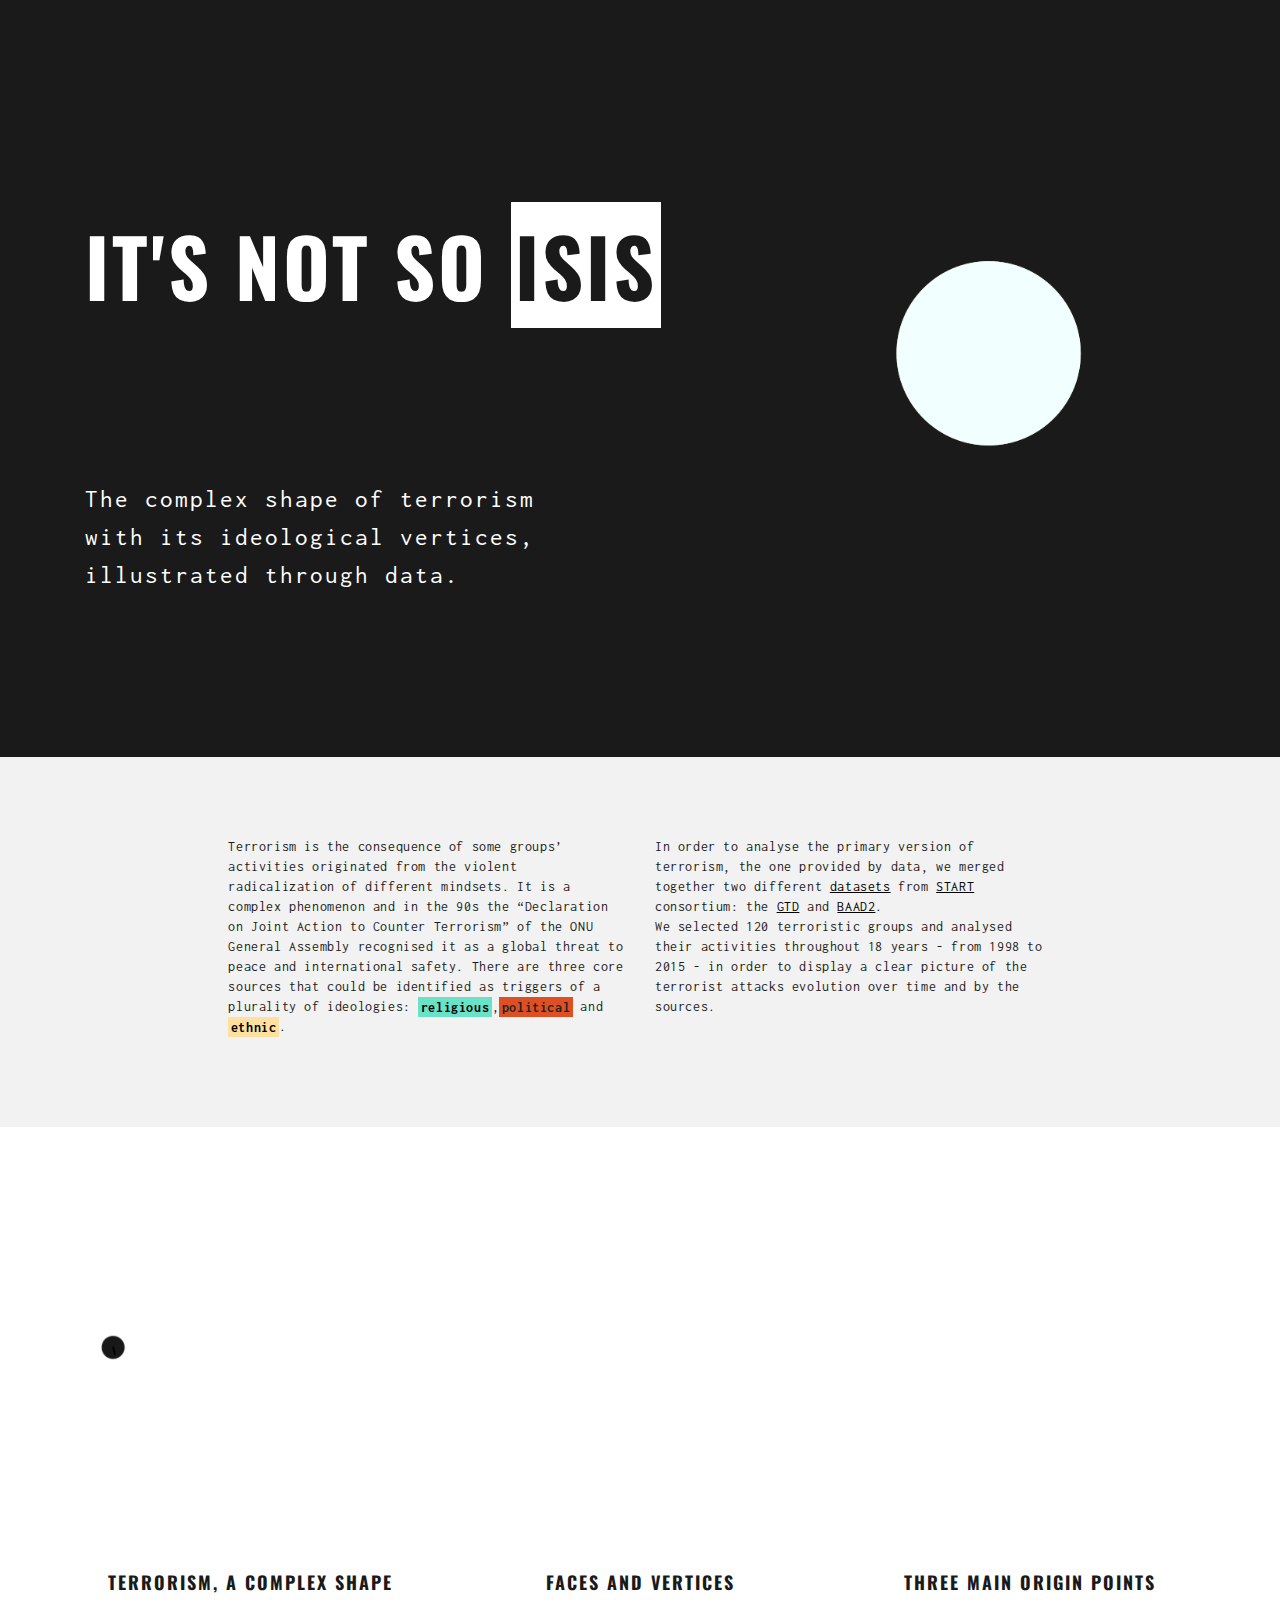
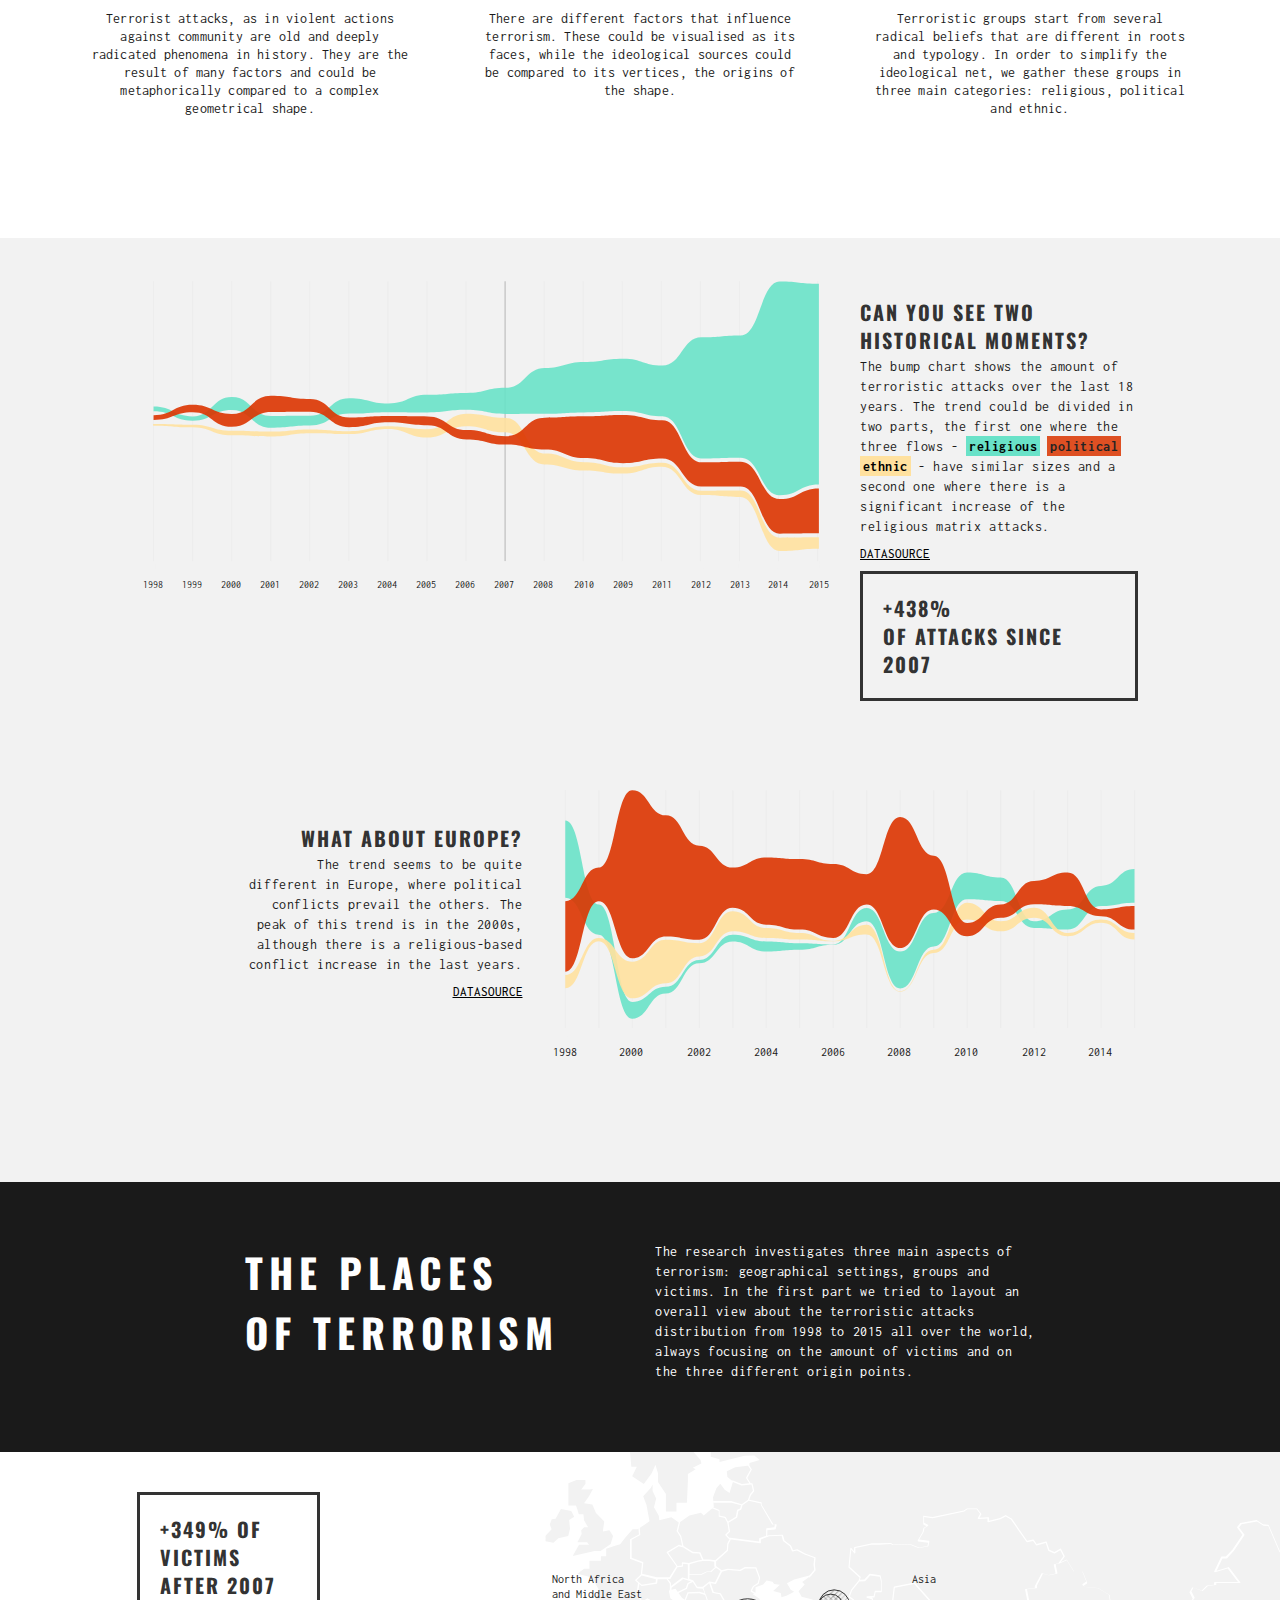
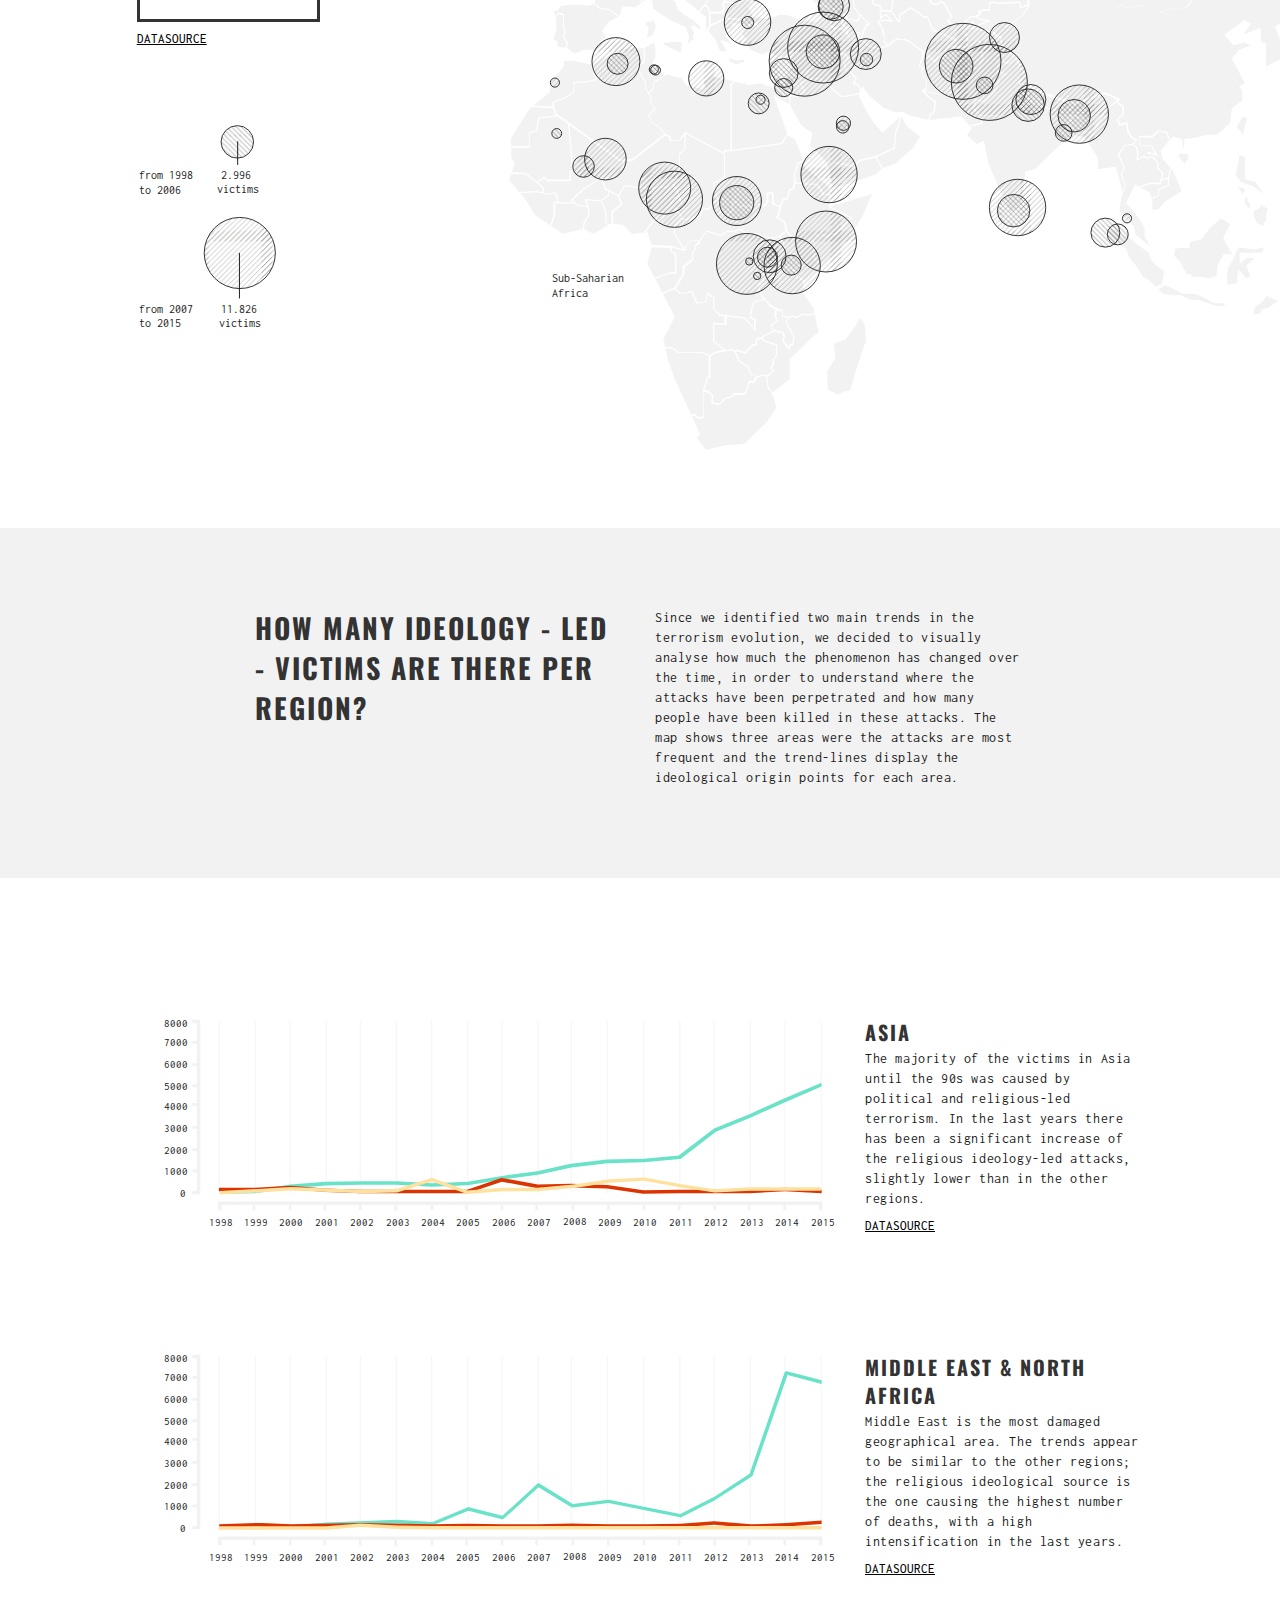
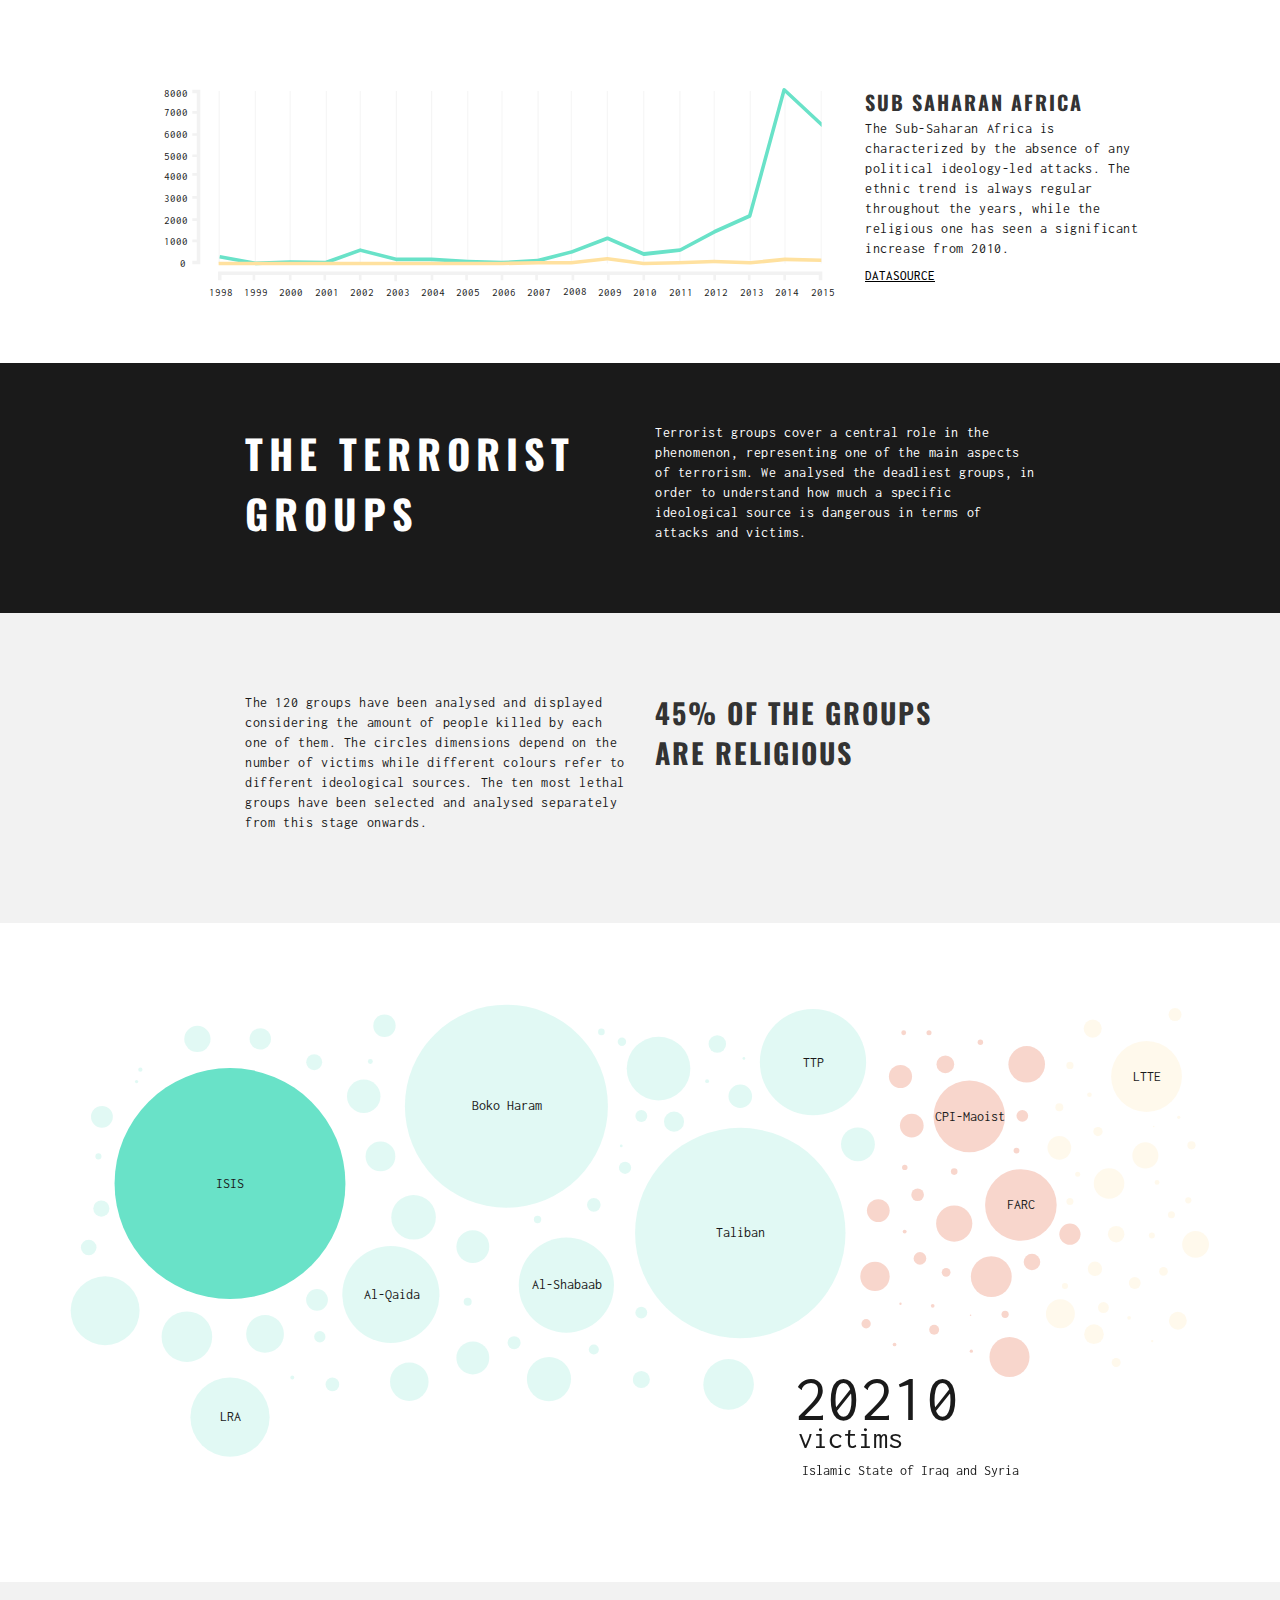
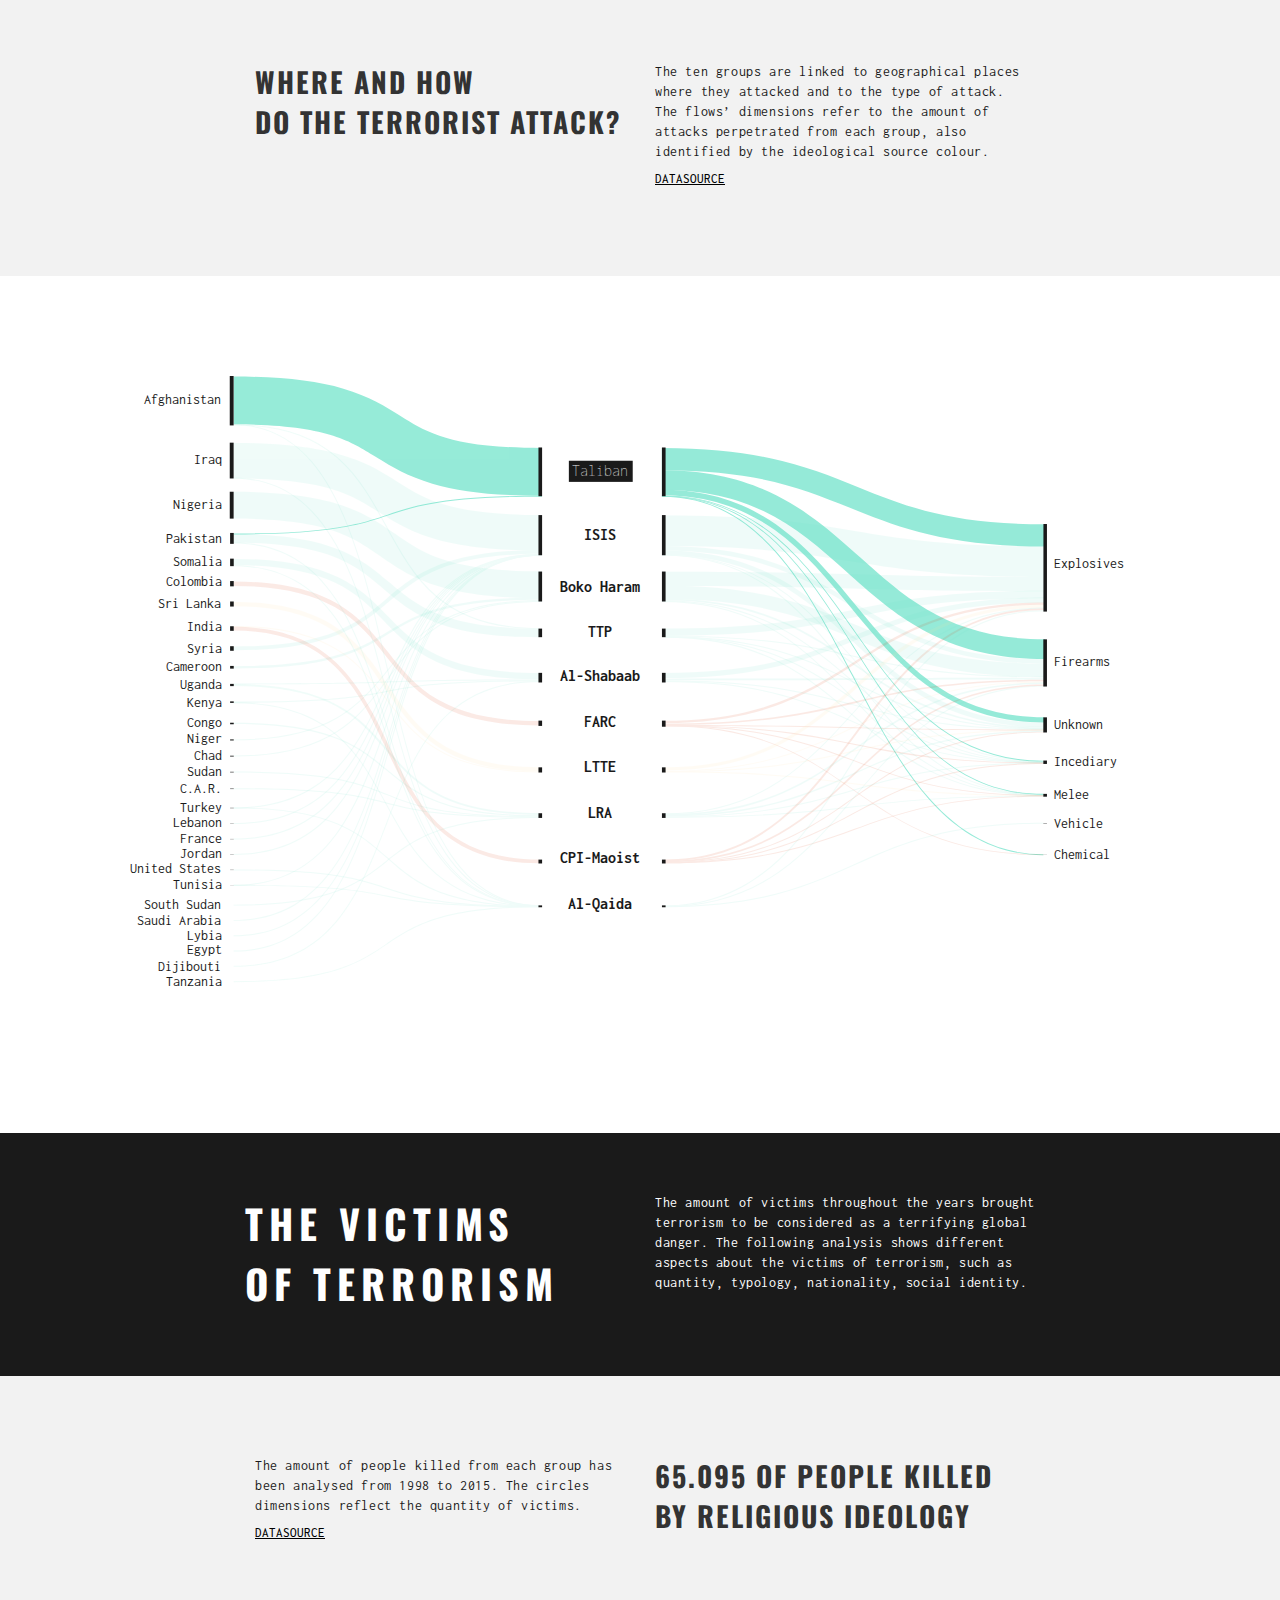
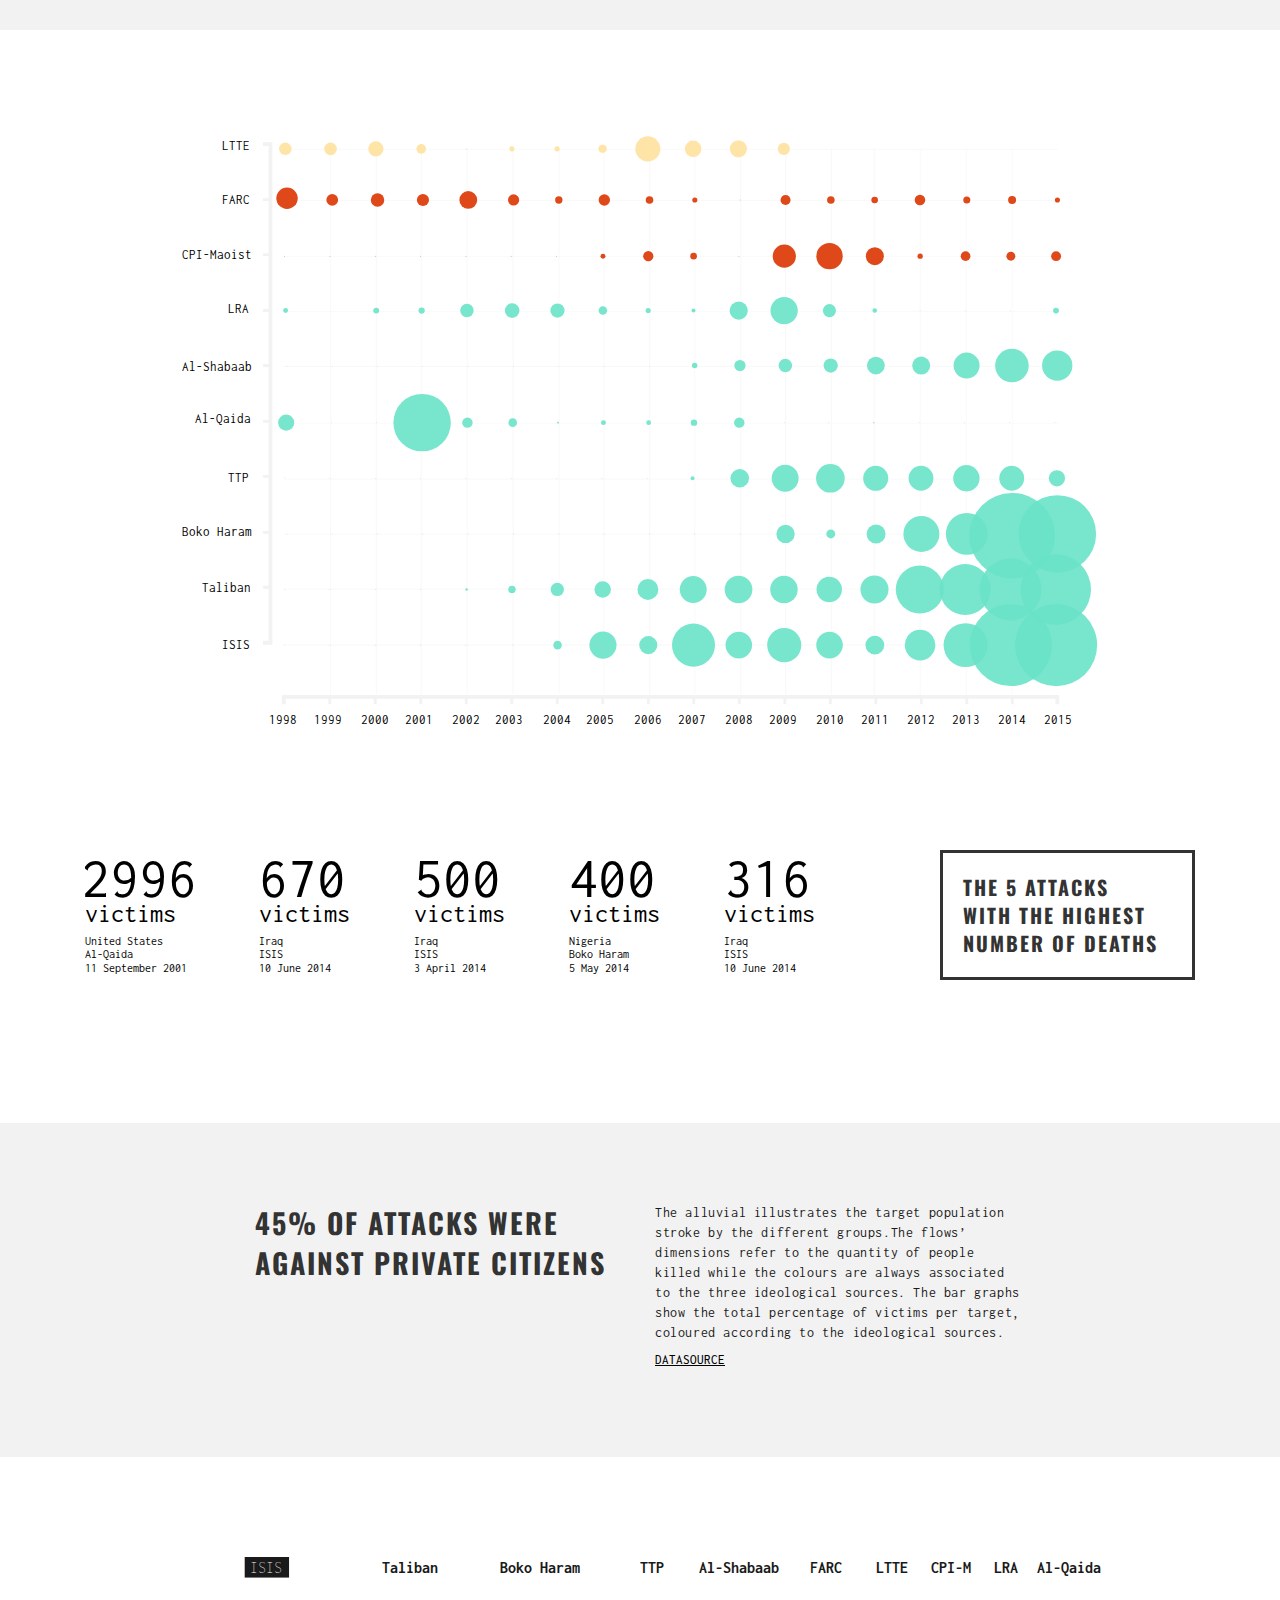
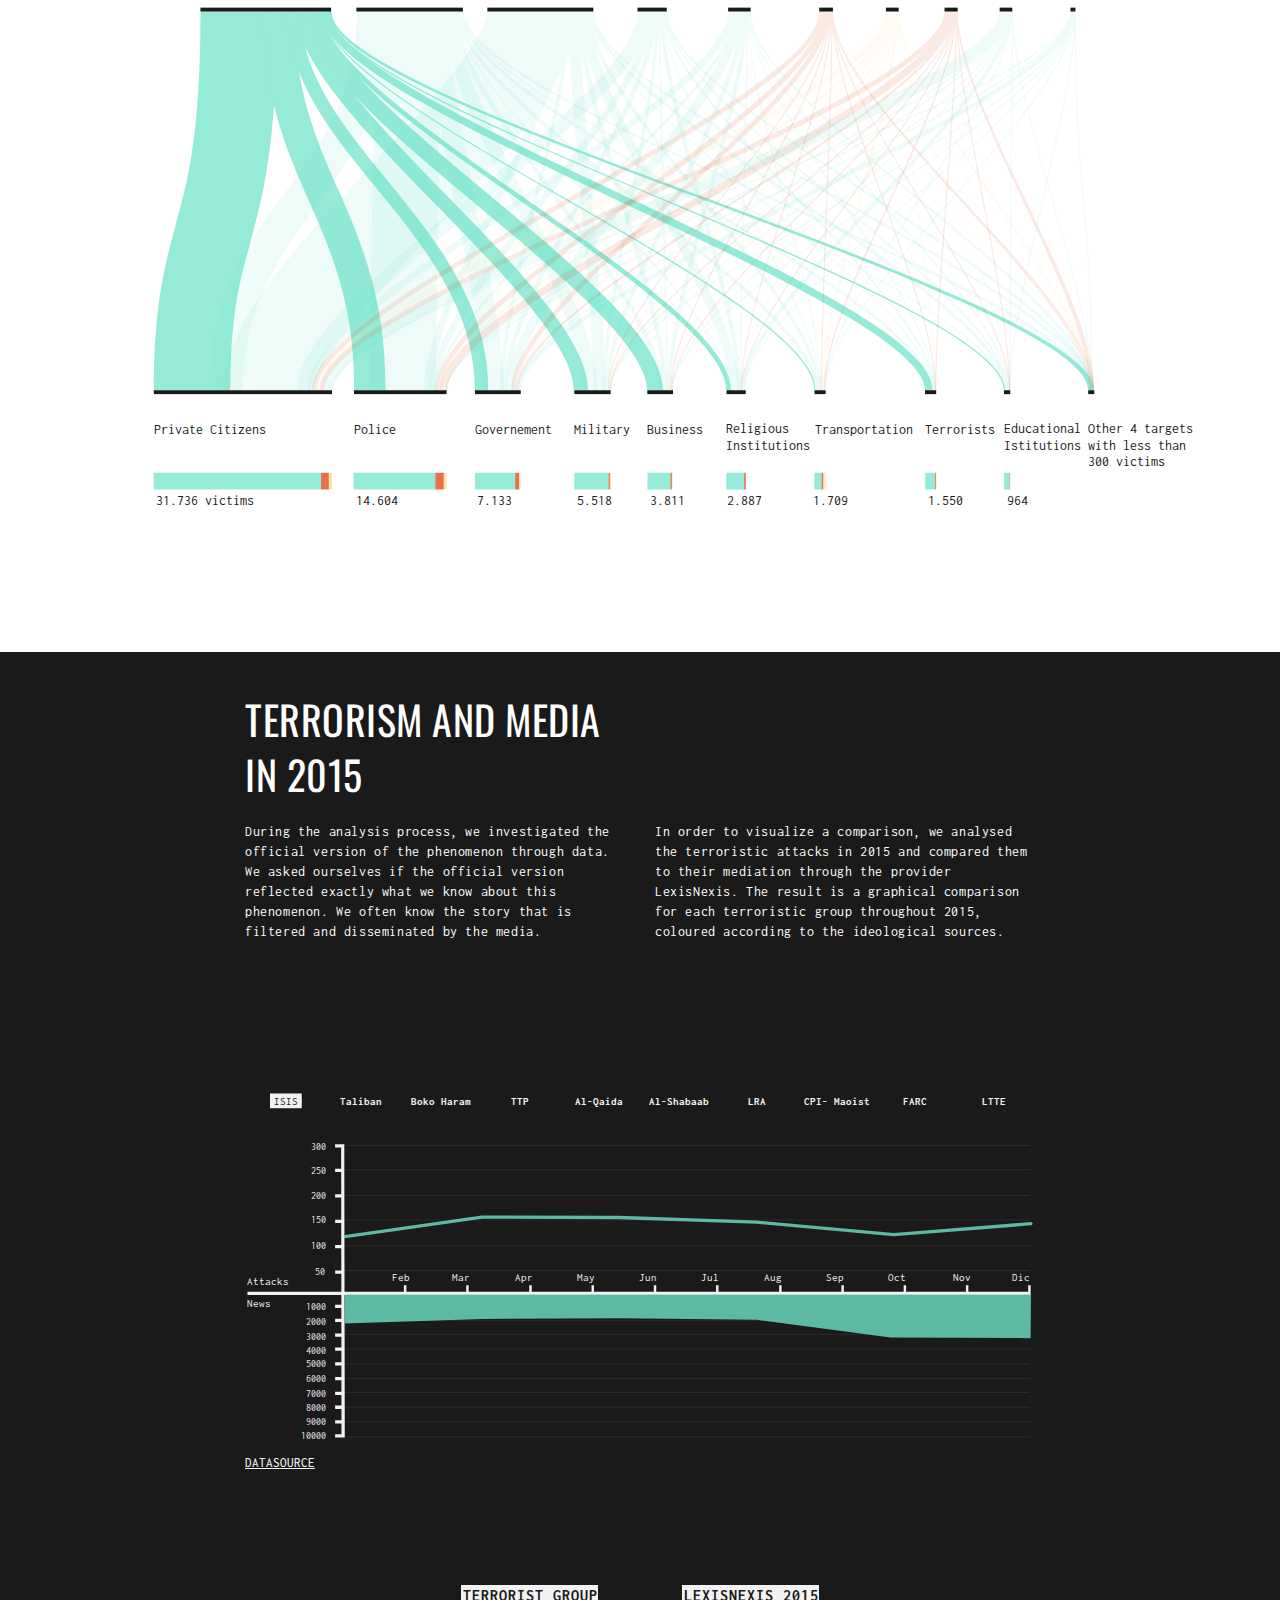
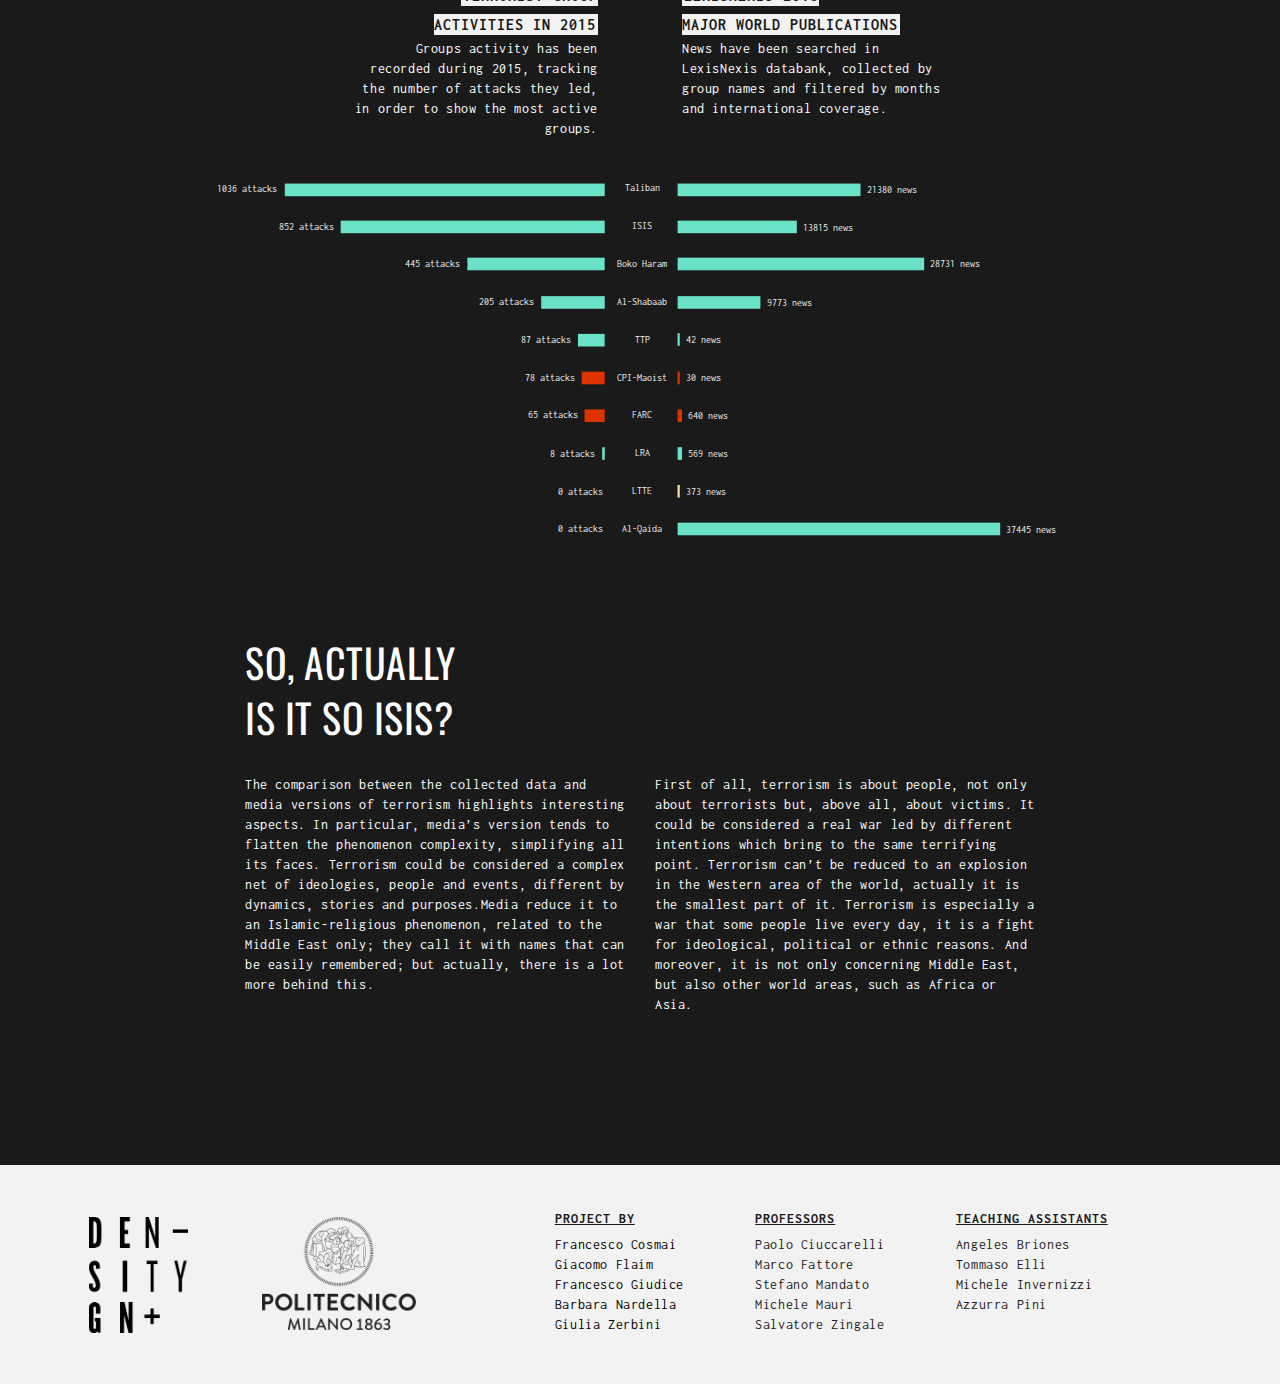
==== commit 788e2584: "Merge branch 'master' of https://github.com/giuliazerbini/insi" ====
--- a/index.html
+++ b/index.html
@@ -129,7 +129,7 @@
 
 
 <!-- VIDEO -->
-<div class="container video-spiegazione">
+<div class="container video-spiegazione hidden-xs">
   <div class="row" id="gif-spiegazione">
       <img alt="logo" src="./image/video_story_2.gif" width="100%">
   </div>
@@ -159,10 +159,32 @@
   </div>
 </div>
 
+<!-- XS -->
+<div class="container visible-xs" style="padding:40px">
+  <div class="row" id="gif-spiegazione">
+      <img alt="logo" src="./image/video_story_2.gif" width="100%">
+  </div>
+  <div class="row">
+      <!-- per section -->
+      <div class="col-xs-12" style="margin-bottom:30px;">
+          <h4>Terrorism, a complex shape</h4>
+           <p>Terrorist attacks, as in violent actions against community are old and deeply radicated phenomena in history. They are the result of many factors and could be metaphorically compared to a complex geometrical shape.</p>
+      </div>
+      <div class="col-xs-12" style="margin-bottom:30px">
+          <h4>faces and vertices</h4>
+          <p>There are different factors that influence terrorism. These could be visualised as its faces, while the ideological sources could be compared to its vertices, the origins of the shape.</p>
+      </div>
+      <div class="col-xs-12" style="margin-bottom:30px;">
+          <h4>three main origin points</h4>
+          <p>Terroristic groups start from several radical beliefs that are different in roots and typology. In order to simplify the ideological net, we gather these groups in three main categories: religious, political and ethnic.</p>
+      </div>
+  </div>
+</div>
+
 <!-- BUMPCHART MONDO -->
 <div class="container-fluid section-bumpchart" style="padding:40px">
   <div class="row" style="margin-bottom: 80px;">            
-    <div class="col-lg-offset-1 col-lg-7 col-md-8 col-sm-offset-0 col-sm-8" >
+    <div class="col-lg-offset-1 col-lg-7 col-md-8 col-sm-offset-0 col-sm-8 col-xs-12" >
       <svg version="1.1" xmlns="http://www.w3.org/2000/svg" xmlns:xlink="http://www.w3.org/1999/xlink" x="0px" y="0px" viewBox="0 0 794.4 359" style="enable-background:new 0 0 794.4 359;" xml:space="preserve">
           <g id="text">
           <g>
@@ -281,14 +303,12 @@
           </g>
       </svg>
     </div>
-    <div class="col-lg-3 col-md-4 col-sm-offset-0 col-sm-4 col-xs-10" style="text-align:left; margin-top: 20px;">
+    <div class="col-lg-3 col-md-4 col-sm-offset-0 col-sm-4 col-xs-12" style="text-align:left; margin-top: 20px;">
       <h3>Can you see two historical moments?</h3>
       <p>The bump chart shows the amount of terroristic attacks over the last 18 years. The trend could be divided in two parts, the first one where the three flows - <mark class="religious">religious</mark> <mark class="political">political</mark>                        <mark class="ethnic">ethnic</mark> - have similar sizes and a second one where there is a significant increase of the religious matrix attacks.</p>
       <h5><a href="https://figshare.com/s/d5d038238f396582a5c6" target="_blank">Datasource</a></h5>
-    </div>
-    <div class="col-lg-3 col-md-4 col-sm-offset-4 col-sm-4 hidden-sm" style="text-align:left;">
-        <h3 id="box_small">+438%<br>of attacks since 2007</h3>      
-    </div>
+      <h3 class="hidden-sm" id="box_small">+438%<br>of attacks since 2007</h3>
+    </div>    
   </div>
 <!-- BUMPCHART EUROPE -->
   <div class="row" id='europa'>
@@ -297,7 +317,7 @@
       <p>The trend seems to be quite different in Europe, where political conflicts prevail the others. The peak of this trend is in the 2000s, although there is a religious-based conflict increase in the last years.</p>
       <h5><a href="https://figshare.com/s/d5d038238f396582a5c6" target="_blank">Datasource</a></h5>
     </div>
-    <div class="col-lg-6 col-md-7 col-sm-8">
+    <div class="col-lg-6 col-md-7 col-sm-8 col-xs-12">
       <svg version="1.1" xmlns="http://www.w3.org/2000/svg" xmlns:xlink="http://www.w3.org/1999/xlink" x="0px" y="0px" viewBox="0 0 585.7 273" style="enable-background:new 0 0 585.7 273;" xml:space="preserve">
         <g id="text">
           <g>
@@ -1241,7 +1261,7 @@
     </div>
 	</div>
 <!-- TRENDLINE -->
-  <div class="container-fluid section" style="padding:40px">
+<div class="container-fluid section hidden-xs" style="padding:40px">
 <!-- ASIA -->
   <div class="row row-trendline">
     <div class="col-lg-offset-1 col-lg-7 col-md-8 col-sm-8" style="margin-bottom:20px">
@@ -1278,59 +1298,59 @@
             <text transform="matrix(1 0 0 1 8.5435 177.0688)" class="G04text">1000</text>
             <text transform="matrix(1 0 0 1 26.5435 202.1938)" class="G04text">0</text>
           </g>
-        </g>
-        <g>
-          <polygon class="G04assi" points="41,2 41,6 46,6 46,26 41,26 41,29 46,29 46,51 41,51 41,54 46,54 46,75 41,75 41,78 46,78 46,96
-            41,96 41,99 46,99 46,122 41,122 41,125 46,125 46,147 41,147 41,150 46,150 46,171 41,171 41,174 46,174 46,195 41,195 41,199
-            50,199 50,2 	"/>
-          <polygon class="G04assi" points="70,207 70,217 74,217 74,211 109,211 109,217 112,217 112,211 150,211 150,217 153,217 153,211
-            189,211 189,217 192,217 192,211 229,211 229,217 232,217 232,211 269,211 269,218 272,218 272,211 310,211 310,217 313,217
-            313,211 349,211 349,217 352,217 352,211 389,211 389,217 392,217 392,211 428,211 428,217 431,217 431,211 469,211 469,217
-            472,217 472,211 509,211 509,217 512,217 512,211 549,211 549,217 552,217 552,211 589,211 589,217 592,217 592,211 629,211
-            629,217 632,217 632,211 668,211 668,217 671,217 671,211 708,211 708,217 711,217 711,211 748,211 748,217 752,217 752,207 	"/>
-        </g>
-        <g>
-          <line class="G04divisori" x1="112.1" y1="3.4" x2="112.1" y2="198"/>
-          <line class="G04divisori" x1="71.3" y1="198" x2="71.3" y2="3.4"/>
-          <line class="G04divisori" x1="192.2" y1="3.4" x2="192.2" y2="198"/>
-          <line class="G04divisori" x1="151.4" y1="198" x2="151.4" y2="3.4"/>
-          <line class="G04divisori" x1="271.3" y1="3.4" x2="271.3" y2="198"/>
-          <line class="G04divisori" x1="230.5" y1="198" x2="230.5" y2="3.4"/>
-          <line class="G04divisori" x1="351.9" y1="3.4" x2="351.9" y2="198"/>
-          <line class="G04divisori" x1="311.1" y1="198" x2="311.1" y2="3.4"/>
-          <line class="G04divisori" x1="431.2" y1="3.4" x2="431.2" y2="198"/>
-          <line class="G04divisori" x1="390.5" y1="198" x2="390.5" y2="3.4"/>
-          <line class="G04divisori" x1="509.4" y1="3.4" x2="509.4" y2="198"/>
-          <line class="G04divisori" x1="468.7" y1="198" x2="468.7" y2="3.4"/>
-          <line class="G04divisori" x1="591.3" y1="3.4" x2="591.3" y2="198"/>
-          <line class="G04divisori" x1="550.5" y1="198" x2="550.5" y2="3.4"/>
-          <line class="G04divisori" x1="670.7" y1="3.4" x2="670.7" y2="198"/>
-          <line class="G04divisori" x1="630" y1="198" x2="630" y2="3.4"/>
-          <line class="G04divisori" x1="750.7" y1="3.4" x2="750.7" y2="198"/>
-          <line class="G04divisori" x1="709.9" y1="198" x2="709.9" y2="3.4"/>
-        </g>
-        <g id="G04flusso_x5F_religioso">
-          <path class="G04trend_religioso" d="M72.3,198.5l-0.1-4l39.7-0.7l39.7-5.9c0,0,0.1,0,0.1,0l39.8-3c0,0,0.1,0,0.1,0l38.7-0.8l41,0.1
-            c0,0,0.1,0,0.1,0l39.7,2.2l40.6-1.7l38.7-6.5l39.8-5.2l37.8-8.4c0.1,0,0.1,0,0.2,0l40.8-4.8c0.1,0,0.1,0,0.2,0l41.1-1l39.7-3.6
-            l39.4-30.1c0.1-0.1,0.3-0.2,0.5-0.3l39.8-16.3l39.8-17.8L751.1,73v4.3l-39.8,17.1l-39.8,17.8l-39.6,16.3l-39.6,30.3
-            c-0.3,0.2-0.7,0.4-1,0.4l-40.4,3.7c0,0-0.1,0-0.1,0l-41.1,1l-40.6,4.8l-37.8,8.3c-0.1,0-0.1,0-0.2,0l-39.8,5.2l-39.3,6.6
-            c-0.1,0-0.2,0-0.3,0l-40.3,1.6c-0.1,0-0.1,0-0.2,0l-39.8-2.2l-40.9-0.1l-38.6,0.8l-40.5,3.1l-39,5.8c-0.1,0-0.2,0-0.3,0L72.3,198.5
-            z"/>
-        </g>
-        <g id="G04flusso_x5F_politico">
-          <path class="G04trend_politico" d="M549.9,198.4c-0.1,0-0.2,0-0.3,0l-40.7-5.9l-40.7-1.3l-37.3,0.8c-0.1,0-0.3,0-0.4,0l-40.2-7.3l-38.7,13
-            c-0.2,0.1-0.4,0.1-0.6,0.1l-120.9,0l-38.5-1.4l-40.3-3l-39.4,2.2c0,0-0.1,0-0.1,0l-40.8-0.1v-4l40.7,0.1l39.5-2.2
-            c0.1,0,0.2,0,0.3,0l40.3,3l38.4,1.4l121,0l38.4-13.1c0.3-0.1,0.7-0.1,1-0.1l40.5,7.3l37.2-0.8c0,0,0.1,0,0.1,0l40.9,1.3
-            c0.1,0,0.1,0,0.2,0l40.6,5.9l40.5-0.6l79.6,0l39.8-2.2c0.1,0,0.1,0,0.2,0l41,2.3v4l-41.2-2.3l-39.7,2.2c0,0-0.1,0-0.1,0h-79.7
-            L549.9,198.4C550,198.4,549.9,198.4,549.9,198.4z"/>
-        </g>
-        <g id="G04flusso_x5F_etnico">
-          <path class="G04trend_etnico" d="M72.4,199.3l-0.2-4l79.7-4.5c0.1,0,0.1,0,0.2,0l79.6,3l39.5-0.7l39.6-12.5c0.4-0.1,0.9-0.1,1.3,0l39.4,14
-            l39.4-2.9c0,0,0.1,0,0.1,0h39.7l40.6-3.7l39.8-5.9c0.1,0,0.1,0,0.2,0l39.8-2.2c0.2,0,0.3,0,0.5,0l39.8,7.4l39.6,5.9l39.6-2.2
-            c0,0,0.1,0,0.1,0h79.7v4h-79.6L631,197c-0.1,0-0.3,0-0.4,0l-39.8-5.9l-39.7-7.4l-39.5,2.2l-39.7,5.9c0,0-0.1,0-0.1,0l-40.7,3.7
-            c-0.1,0-0.1,0-0.2,0H391l-39.8,3c-0.3,0-0.6,0-0.8-0.1l-39.2-13.9l-39.2,12.4c-0.2,0.1-0.4,0.1-0.6,0.1l-39.8,0.7c0,0-0.1,0-0.1,0
-            l-79.6-3L72.4,199.3z"/>
-        </g>
+          </g>
+          <g>
+            <polygon class="G04assi" points="41,2 41,6 46,6 46,26 41,26 41,29 46,29 46,51 41,51 41,54 46,54 46,75 41,75 41,78 46,78 46,96
+              41,96 41,99 46,99 46,122 41,122 41,125 46,125 46,147 41,147 41,150 46,150 46,171 41,171 41,174 46,174 46,195 41,195 41,199
+              50,199 50,2 	"/>
+            <polygon class="G04assi" points="70,207 70,217 74,217 74,211 109,211 109,217 112,217 112,211 150,211 150,217 153,217 153,211
+              189,211 189,217 192,217 192,211 229,211 229,217 232,217 232,211 269,211 269,218 272,218 272,211 310,211 310,217 313,217
+              313,211 349,211 349,217 352,217 352,211 389,211 389,217 392,217 392,211 428,211 428,217 431,217 431,211 469,211 469,217
+              472,217 472,211 509,211 509,217 512,217 512,211 549,211 549,217 552,217 552,211 589,211 589,217 592,217 592,211 629,211
+              629,217 632,217 632,211 668,211 668,217 671,217 671,211 708,211 708,217 711,217 711,211 748,211 748,217 752,217 752,207 	"/>
+          </g>
+          <g>
+            <line class="G04divisori" x1="112.1" y1="3.4" x2="112.1" y2="198"/>
+            <line class="G04divisori" x1="71.3" y1="198" x2="71.3" y2="3.4"/>
+            <line class="G04divisori" x1="192.2" y1="3.4" x2="192.2" y2="198"/>
+            <line class="G04divisori" x1="151.4" y1="198" x2="151.4" y2="3.4"/>
+            <line class="G04divisori" x1="271.3" y1="3.4" x2="271.3" y2="198"/>
+            <line class="G04divisori" x1="230.5" y1="198" x2="230.5" y2="3.4"/>
+            <line class="G04divisori" x1="351.9" y1="3.4" x2="351.9" y2="198"/>
+            <line class="G04divisori" x1="311.1" y1="198" x2="311.1" y2="3.4"/>
+            <line class="G04divisori" x1="431.2" y1="3.4" x2="431.2" y2="198"/>
+            <line class="G04divisori" x1="390.5" y1="198" x2="390.5" y2="3.4"/>
+            <line class="G04divisori" x1="509.4" y1="3.4" x2="509.4" y2="198"/>
+            <line class="G04divisori" x1="468.7" y1="198" x2="468.7" y2="3.4"/>
+            <line class="G04divisori" x1="591.3" y1="3.4" x2="591.3" y2="198"/>
+            <line class="G04divisori" x1="550.5" y1="198" x2="550.5" y2="3.4"/>
+            <line class="G04divisori" x1="670.7" y1="3.4" x2="670.7" y2="198"/>
+            <line class="G04divisori" x1="630" y1="198" x2="630" y2="3.4"/>
+            <line class="G04divisori" x1="750.7" y1="3.4" x2="750.7" y2="198"/>
+            <line class="G04divisori" x1="709.9" y1="198" x2="709.9" y2="3.4"/>
+          </g>
+          <g id="G04flusso_x5F_religioso">
+            <path class="G04trend_religioso" d="M72.3,198.5l-0.1-4l39.7-0.7l39.7-5.9c0,0,0.1,0,0.1,0l39.8-3c0,0,0.1,0,0.1,0l38.7-0.8l41,0.1
+              c0,0,0.1,0,0.1,0l39.7,2.2l40.6-1.7l38.7-6.5l39.8-5.2l37.8-8.4c0.1,0,0.1,0,0.2,0l40.8-4.8c0.1,0,0.1,0,0.2,0l41.1-1l39.7-3.6
+              l39.4-30.1c0.1-0.1,0.3-0.2,0.5-0.3l39.8-16.3l39.8-17.8L751.1,73v4.3l-39.8,17.1l-39.8,17.8l-39.6,16.3l-39.6,30.3
+              c-0.3,0.2-0.7,0.4-1,0.4l-40.4,3.7c0,0-0.1,0-0.1,0l-41.1,1l-40.6,4.8l-37.8,8.3c-0.1,0-0.1,0-0.2,0l-39.8,5.2l-39.3,6.6
+              c-0.1,0-0.2,0-0.3,0l-40.3,1.6c-0.1,0-0.1,0-0.2,0l-39.8-2.2l-40.9-0.1l-38.6,0.8l-40.5,3.1l-39,5.8c-0.1,0-0.2,0-0.3,0L72.3,198.5
+              z"/>
+          </g>
+          <g id="G04flusso_x5F_politico">
+            <path class="G04trend_politico" d="M549.9,198.4c-0.1,0-0.2,0-0.3,0l-40.7-5.9l-40.7-1.3l-37.3,0.8c-0.1,0-0.3,0-0.4,0l-40.2-7.3l-38.7,13
+              c-0.2,0.1-0.4,0.1-0.6,0.1l-120.9,0l-38.5-1.4l-40.3-3l-39.4,2.2c0,0-0.1,0-0.1,0l-40.8-0.1v-4l40.7,0.1l39.5-2.2
+              c0.1,0,0.2,0,0.3,0l40.3,3l38.4,1.4l121,0l38.4-13.1c0.3-0.1,0.7-0.1,1-0.1l40.5,7.3l37.2-0.8c0,0,0.1,0,0.1,0l40.9,1.3
+              c0.1,0,0.1,0,0.2,0l40.6,5.9l40.5-0.6l79.6,0l39.8-2.2c0.1,0,0.1,0,0.2,0l41,2.3v4l-41.2-2.3l-39.7,2.2c0,0-0.1,0-0.1,0h-79.7
+              L549.9,198.4C550,198.4,549.9,198.4,549.9,198.4z"/>
+          </g>
+          <g id="G04flusso_x5F_etnico">
+            <path class="G04trend_etnico" d="M72.4,199.3l-0.2-4l79.7-4.5c0.1,0,0.1,0,0.2,0l79.6,3l39.5-0.7l39.6-12.5c0.4-0.1,0.9-0.1,1.3,0l39.4,14
+              l39.4-2.9c0,0,0.1,0,0.1,0h39.7l40.6-3.7l39.8-5.9c0.1,0,0.1,0,0.2,0l39.8-2.2c0.2,0,0.3,0,0.5,0l39.8,7.4l39.6,5.9l39.6-2.2
+              c0,0,0.1,0,0.1,0h79.7v4h-79.6L631,197c-0.1,0-0.3,0-0.4,0l-39.8-5.9l-39.7-7.4l-39.5,2.2l-39.7,5.9c0,0-0.1,0-0.1,0l-40.7,3.7
+              c-0.1,0-0.1,0-0.2,0H391l-39.8,3c-0.3,0-0.6,0-0.8-0.1l-39.2-13.9l-39.2,12.4c-0.2,0.1-0.4,0.1-0.6,0.1l-39.8,0.7c0,0-0.1,0-0.1,0
+              l-79.6-3L72.4,199.3z"/>
+          </g>
       </svg>
     </div>
     <div class="col-lg-3 col-md-3 col-sm-4">
@@ -1522,7 +1542,291 @@
       <h5><a href="https://figshare.com/s/ea3b0269e1f40e996096" target="_blank">Datasource</a></h5>
     </div>
   </div>
- </div>
+</div>
+
+<!-- XS -->
+<div class="container-fluid section visible-xs" style="padding:40px">
+  <!-- ASIA -->
+  <div class="row row-trendline" style="margin-top: 40px">
+    <div class="col-xs-12">
+      <h3>Asia</h3>
+      <p>The majority of the victis in Asia until the 90s was caused by political and religious-led terrorism. In the last years there has been a significant increase of the religious ideology-led attacks, slightly lower than in the other regions.</p>
+      <h5><a href="https://figshare.com/s/ea3b0269e1f40e996096" target="_blank">Datasource</a></h5>
+    </div>
+    <div class="col-lg-offset-1 col-lg-7 col-md-8 col-sm-8 col-xs-12" style="margin-bottom:20px">
+      <svg version="1.1" id="Livello_4" xmlns="http://www.w3.org/2000/svg" xmlns:xlink="http://www.w3.org/1999/xlink" x="0px" y="0px" viewBox="0 0 766 237" style="enable-background:new 0 0 766 237;" xml:space="preserve">
+                <g>
+                <g>
+                  <text transform="matrix(1 0 0 1 59.343 234.1938)" class="G04text">1998</text>
+                  <text transform="matrix(1 0 0 1 99.306 234.1938)" class="G04text">1999</text>
+                  <text transform="matrix(1 0 0 1 139.2688 234.1938)" class="G04text">2000</text>
+                  <text transform="matrix(1 0 0 1 179.2315 234.1938)" class="G04text">2001</text>
+                  <text transform="matrix(1 0 0 1 219.1942 234.1938)" class="G04text">2002</text>
+                  <text transform="matrix(1 0 0 1 259.157 234.1938)" class="G04text">2003</text>
+                  <text transform="matrix(1 0 0 1 299.1198 234.1938)" class="G04text">2004</text>
+                  <text transform="matrix(1 0 0 1 339.0825 234.1938)" class="G04text">2005</text>
+                  <text transform="matrix(1 0 0 1 379.0452 234.1938)" class="G04text">2006</text>
+                  <text transform="matrix(1 0 0 1 419.008 234.1938)" class="G04text">2007</text>
+                  <text transform="matrix(1 0 0 1 458.9707 233.7378)" class="G04text">2008</text>
+                  <text transform="matrix(1 0 0 1 498.9335 234.1938)" class="G04text">2009</text>
+                  <text transform="matrix(1 0 0 1 538.8962 234.1938)" class="G04text">2010</text>
+                  <text transform="matrix(1 0 0 1 578.8587 234.1938)" class="G04text">2011</text>
+                  <text transform="matrix(1 0 0 1 618.8212 234.1938)" class="G04text">2012</text>
+                  <text transform="matrix(1 0 0 1 658.784 234.1938)" class="G04text">2013</text>
+                  <text transform="matrix(1 0 0 1 698.7467 234.1938)" class="G04text">2014</text>
+                  <text transform="matrix(1 0 0 1 738.7101 234.1938)" class="G04text">2015</text>
+                </g>
+                <g>
+                  <text transform="matrix(1 0 0 1 8.5435 10.1938)" class="G04text">8000</text>
+                  <text transform="matrix(1 0 0 1 8.5435 56.6938)" class="G04text">6000</text>
+                  <text transform="matrix(1 0 0 1 8.5435 31.1522)" class="G04text">7000</text>
+                  <text transform="matrix(1 0 0 1 8.5435 80.6938)" class="G04text">5000</text>
+                  <text transform="matrix(1 0 0 1 8.5435 104.1938)" class="G04text">4000</text>
+                  <text transform="matrix(1 0 0 1 8.5435 128.6938)" class="G04text">3000</text>
+                  <text transform="matrix(1 0 0 1 8.5435 153.1938)" class="G04text">2000</text>
+                  <text transform="matrix(1 0 0 1 8.5435 177.0688)" class="G04text">1000</text>
+                  <text transform="matrix(1 0 0 1 26.5435 202.1938)" class="G04text">0</text>
+                  </g>
+                </g>
+                <g>
+                <polygon class="G04assi" points="41,2 41,6 46,6 46,26 41,26 41,29 46,29 46,51 41,51 41,54 46,54 46,75 41,75 41,78 46,78 46,96
+                  41,96 41,99 46,99 46,122 41,122 41,125 46,125 46,147 41,147 41,150 46,150 46,171 41,171 41,174 46,174 46,195 41,195 41,199
+                  50,199 50,2   "/>
+                <polygon class="G04assi" points="70,207 70,217 74,217 74,211 109,211 109,217 112,217 112,211 150,211 150,217 153,217 153,211
+                  189,211 189,217 192,217 192,211 229,211 229,217 232,217 232,211 269,211 269,218 272,218 272,211 310,211 310,217 313,217
+                  313,211 349,211 349,217 352,217 352,211 389,211 389,217 392,217 392,211 428,211 428,217 431,217 431,211 469,211 469,217
+                  472,217 472,211 509,211 509,217 512,217 512,211 549,211 549,217 552,217 552,211 589,211 589,217 592,217 592,211 629,211
+                  629,217 632,217 632,211 668,211 668,217 671,217 671,211 708,211 708,217 711,217 711,211 748,211 748,217 752,217 752,207   "/>
+                </g>
+                <g>
+                <line class="G04divisori" x1="112.1" y1="3.4" x2="112.1" y2="198"/>
+                <line class="G04divisori" x1="71.3" y1="198" x2="71.3" y2="3.4"/>
+                <line class="G04divisori" x1="192.2" y1="3.4" x2="192.2" y2="198"/>
+                <line class="G04divisori" x1="151.4" y1="198" x2="151.4" y2="3.4"/>
+                <line class="G04divisori" x1="271.3" y1="3.4" x2="271.3" y2="198"/>
+                <line class="G04divisori" x1="230.5" y1="198" x2="230.5" y2="3.4"/>
+                <line class="G04divisori" x1="351.9" y1="3.4" x2="351.9" y2="198"/>
+                <line class="G04divisori" x1="311.1" y1="198" x2="311.1" y2="3.4"/>
+                <line class="G04divisori" x1="431.2" y1="3.4" x2="431.2" y2="198"/>
+                <line class="G04divisori" x1="390.5" y1="198" x2="390.5" y2="3.4"/>
+                <line class="G04divisori" x1="509.4" y1="3.4" x2="509.4" y2="198"/>
+                <line class="G04divisori" x1="468.7" y1="198" x2="468.7" y2="3.4"/>
+                <line class="G04divisori" x1="591.3" y1="3.4" x2="591.3" y2="198"/>
+                <line class="G04divisori" x1="550.5" y1="198" x2="550.5" y2="3.4"/>
+                <line class="G04divisori" x1="670.7" y1="3.4" x2="670.7" y2="198"/>
+                <line class="G04divisori" x1="630" y1="198" x2="630" y2="3.4"/>
+                <line class="G04divisori" x1="750.7" y1="3.4" x2="750.7" y2="198"/>
+                <line class="G04divisori" x1="709.9" y1="198" x2="709.9" y2="3.4"/>
+                    </g>
+                    <g id="G04flusso_x5F_religioso">
+                      <path class="G04trend_religioso" d="M72.3,198.5l-0.1-4l39.7-0.7l39.7-5.9c0,0,0.1,0,0.1,0l39.8-3c0,0,0.1,0,0.1,0l38.7-0.8l41,0.1
+                        c0,0,0.1,0,0.1,0l39.7,2.2l40.6-1.7l38.7-6.5l39.8-5.2l37.8-8.4c0.1,0,0.1,0,0.2,0l40.8-4.8c0.1,0,0.1,0,0.2,0l41.1-1l39.7-3.6
+                        l39.4-30.1c0.1-0.1,0.3-0.2,0.5-0.3l39.8-16.3l39.8-17.8L751.1,73v4.3l-39.8,17.1l-39.8,17.8l-39.6,16.3l-39.6,30.3
+                        c-0.3,0.2-0.7,0.4-1,0.4l-40.4,3.7c0,0-0.1,0-0.1,0l-41.1,1l-40.6,4.8l-37.8,8.3c-0.1,0-0.1,0-0.2,0l-39.8,5.2l-39.3,6.6
+                        c-0.1,0-0.2,0-0.3,0l-40.3,1.6c-0.1,0-0.1,0-0.2,0l-39.8-2.2l-40.9-0.1l-38.6,0.8l-40.5,3.1l-39,5.8c-0.1,0-0.2,0-0.3,0L72.3,198.5
+                        z"/>
+                    </g>
+                    <g id="G04flusso_x5F_politico">
+                      <path class="G04trend_politico" d="M549.9,198.4c-0.1,0-0.2,0-0.3,0l-40.7-5.9l-40.7-1.3l-37.3,0.8c-0.1,0-0.3,0-0.4,0l-40.2-7.3l-38.7,13
+                        c-0.2,0.1-0.4,0.1-0.6,0.1l-120.9,0l-38.5-1.4l-40.3-3l-39.4,2.2c0,0-0.1,0-0.1,0l-40.8-0.1v-4l40.7,0.1l39.5-2.2
+                        c0.1,0,0.2,0,0.3,0l40.3,3l38.4,1.4l121,0l38.4-13.1c0.3-0.1,0.7-0.1,1-0.1l40.5,7.3l37.2-0.8c0,0,0.1,0,0.1,0l40.9,1.3
+                        c0.1,0,0.1,0,0.2,0l40.6,5.9l40.5-0.6l79.6,0l39.8-2.2c0.1,0,0.1,0,0.2,0l41,2.3v4l-41.2-2.3l-39.7,2.2c0,0-0.1,0-0.1,0h-79.7
+                        L549.9,198.4C550,198.4,549.9,198.4,549.9,198.4z"/>
+                    </g>
+                    <g id="G04flusso_x5F_etnico">
+                      <path class="G04trend_etnico" d="M72.4,199.3l-0.2-4l79.7-4.5c0.1,0,0.1,0,0.2,0l79.6,3l39.5-0.7l39.6-12.5c0.4-0.1,0.9-0.1,1.3,0l39.4,14
+                        l39.4-2.9c0,0,0.1,0,0.1,0h39.7l40.6-3.7l39.8-5.9c0.1,0,0.1,0,0.2,0l39.8-2.2c0.2,0,0.3,0,0.5,0l39.8,7.4l39.6,5.9l39.6-2.2
+                        c0,0,0.1,0,0.1,0h79.7v4h-79.6L631,197c-0.1,0-0.3,0-0.4,0l-39.8-5.9l-39.7-7.4l-39.5,2.2l-39.7,5.9c0,0-0.1,0-0.1,0l-40.7,3.7
+                        c-0.1,0-0.1,0-0.2,0H391l-39.8,3c-0.3,0-0.6,0-0.8-0.1l-39.2-13.9l-39.2,12.4c-0.2,0.1-0.4,0.1-0.6,0.1l-39.8,0.7c0,0-0.1,0-0.1,0
+                        l-79.6-3L72.4,199.3z"/>
+                    </g>
+      </svg>
+    </div>
+  </div>
+<!-- MIDDLE EAST NORTH AFRICA -->
+  <div class="row row-trendline">
+    <div class="col-xs-12">
+      <h3>middle east & north africa</h3>
+      <p>Middle East is the most damaged geographical area. The trends appear to be similar to the other regions; the religious ideological source is the one causing the highest number of deaths, with a high intensification in the last years.</p>
+      <h5><a href="https://figshare.com/s/ea3b0269e1f40e996096" target="_blank">Datasource</a></h5>
+    </div>
+    <div class="col-xs-12" style="margin-bottom:20px">
+      <svg version="1.1" id="Livello_4" xmlns="http://www.w3.org/2000/svg" xmlns:xlink="http://www.w3.org/1999/xlink" x="0px" y="0px" viewBox="0 0 766 237" style="enable-background:new 0 0 766 237;" xml:space="preserve">
+                <g id="text">
+                <g>
+                  <text transform="matrix(1 0 0 1 59.343 234.1938)" class="G04text">1998</text>
+                  <text transform="matrix(1 0 0 1 99.306 234.1938)" class="G04text">1999</text>
+                  <text transform="matrix(1 0 0 1 139.2688 234.1938)" class="G04text">2000</text>
+                  <text transform="matrix(1 0 0 1 179.2315 234.1938)" class="G04text">2001</text>
+                  <text transform="matrix(1 0 0 1 219.1942 234.1938)" class="G04text">2002</text>
+                  <text transform="matrix(1 0 0 1 259.157 234.1938)" class="G04text">2003</text>
+                  <text transform="matrix(1 0 0 1 299.1198 234.1938)" class="G04text">2004</text>
+                  <text transform="matrix(1 0 0 1 339.0825 234.1938)" class="G04text">2005</text>
+                  <text transform="matrix(1 0 0 1 379.0452 234.1938)" class="G04text">2006</text>
+                  <text transform="matrix(1 0 0 1 419.008 234.1938)" class="G04text">2007</text>
+                  <text transform="matrix(1 0 0 1 458.9707 233.7378)" class="G04text">2008</text>
+                  <text transform="matrix(1 0 0 1 498.9335 234.1938)" class="G04text">2009</text>
+                  <text transform="matrix(1 0 0 1 538.8962 234.1938)" class="G04text">2010</text>
+                  <text transform="matrix(1 0 0 1 578.8587 234.1938)" class="G04text">2011</text>
+                  <text transform="matrix(1 0 0 1 618.8212 234.1938)" class="G04text">2012</text>
+                  <text transform="matrix(1 0 0 1 658.784 234.1938)" class="G04text">2013</text>
+                  <text transform="matrix(1 0 0 1 698.7467 234.1938)" class="G04text">2014</text>
+                  <text transform="matrix(1 0 0 1 738.7101 234.1938)" class="G04text">2015</text>
+                </g>
+                <g>
+                  <text transform="matrix(1 0 0 1 8.5435 10.1938)" class="G04text">8000</text>
+                  <text transform="matrix(1 0 0 1 8.5435 56.6938)" class="G04text">6000</text>
+                  <text transform="matrix(1 0 0 1 8.5435 31.1522)" class="G04text">7000</text>
+                  <text transform="matrix(1 0 0 1 8.5435 80.6938)" class="G04text">5000</text>
+                  <text transform="matrix(1 0 0 1 8.5435 104.1938)" class="G04text">4000</text>
+                  <text transform="matrix(1 0 0 1 8.5435 128.6938)" class="G04text">3000</text>
+                  <text transform="matrix(1 0 0 1 8.5435 153.1938)" class="G04text">2000</text>
+                  <text transform="matrix(1 0 0 1 8.5435 177.0688)" class="G04text">1000</text>
+                  <text transform="matrix(1 0 0 1 26.5435 202.1938)" class="G04text">0</text>
+                </g>
+                </g>
+                <g id="assi">
+                  <polygon class="G04assi" points="41,2 41,6 46,6 46,26 41,26 41,29 46,29 46,51 41,51 41,54 46,54 46,75 41,75 41,78 46,78 46,96
+                    41,96 41,99 46,99 46,122 41,122 41,125 46,125 46,147 41,147 41,150 46,150 46,171 41,171 41,174 46,174 46,195 41,195 41,199
+                    50,199 50,2   "/>
+                  <polygon class="G04assi" points="70,207 70,217 74,217 74,211 109,211 109,217 112,217 112,211 150,211 150,217 153,217 153,211
+                    189,211 189,217 192,217 192,211 229,211 229,217 232,217 232,211 269,211 269,218 272,218 272,211 310,211 310,217 313,217
+                    313,211 349,211 349,217 352,217 352,211 389,211 389,217 392,217 392,211 428,211 428,217 431,217 431,211 469,211 469,217
+                    472,217 472,211 509,211 509,217 512,217 512,211 549,211 549,217 552,217 552,211 589,211 589,217 592,217 592,211 629,211
+                    629,217 632,217 632,211 668,211 668,217 671,217 671,211 708,211 708,217 711,217 711,211 748,211 748,217 752,217 752,207   "/>
+                </g>
+                <g id="divisoriverticali">
+                  <line class="G04divisori" x1="112.1" y1="3.4" x2="112.1" y2="198"/>
+                  <line class="G04divisori" x1="71.3" y1="198" x2="71.3" y2="3.4"/>
+                  <line class="G04divisori" x1="192.2" y1="3.4" x2="192.2" y2="198"/>
+                  <line class="G04divisori" x1="151.4" y1="198" x2="151.4" y2="3.4"/>
+                  <line class="G04divisori" x1="271.3" y1="3.4" x2="271.3" y2="198"/>
+                  <line class="G04divisori" x1="230.5" y1="198" x2="230.5" y2="3.4"/>
+                  <line class="G04divisori" x1="351.9" y1="3.4" x2="351.9" y2="198"/>
+                  <line class="G04divisori" x1="311.1" y1="198" x2="311.1" y2="3.4"/>
+                  <line class="G04divisori" x1="431.2" y1="3.4" x2="431.2" y2="198"/>
+                  <line class="G04divisori" x1="390.5" y1="198" x2="390.5" y2="3.4"/>
+                  <line class="G04divisori" x1="509.4" y1="3.4" x2="509.4" y2="198"/>
+                  <line class="G04divisori" x1="468.7" y1="198" x2="468.7" y2="3.4"/>
+                  <line class="G04divisori" x1="591.3" y1="3.4" x2="591.3" y2="198"/>
+                  <line class="G04divisori" x1="550.5" y1="198" x2="550.5" y2="3.4"/>
+                  <line class="G04divisori" x1="670.7" y1="3.4" x2="670.7" y2="198"/>
+                  <line class="G04divisori" x1="630" y1="198" x2="630" y2="3.4"/>
+                  <line class="G04divisori" x1="750.7" y1="3.4" x2="750.7" y2="198"/>
+                  <line class="G04divisori" x1="709.9" y1="198" x2="709.9" y2="3.4"/>
+                </g>
+                <g id="G04flusso_x5F_religioso">
+                  <path class="G04trend_religioso" d="M112.5,198.9l-39.9-0.7l0.1-4l39.9,0.7l39.7-0.7l40.7-3l78.9-2.9c0.1,0,0.1,0,0.2,0l39.9,2.3l40-16.5
+                    c0.4-0.2,0.8-0.2,1.2-0.1l37.8,9.7l39.7-36.3c0.7-0.6,1.7-0.4,2.5,0.1l37.1,23l40.1-4.9c0.2,0,0.5,0,0.7,0l80.6,16l39-19.7
+                    l39.2-25.6l39.6-114.5c0.3-1,1.4-1.5,2.4-1.3l39.4,10.3l0,4.3l-38.6-10.3l-39.3,113.4c-0.1,0.4-2.7,2.3-3.1,2.5L631,166
+                    c-0.1,0-0.1,0.1-0.2,0.1l-38,19.2c-0.4,0.2-0.9,0.3-1.3,0.2l-80.9-16.1l-40.4,5c-0.5,0.1-1,0-1.4-0.3l-37.1-22.5l-39.4,35.6
+                    c-0.5,0.4-1.2,0.6-1.8,0.5l-38-9.7l-39.9,16.4c-0.3,0.1-0.6,0.2-0.9,0.1l-39.8-2.2l-78.9,2.9l-40.5,3c0,0-0.1,0-0.1,0L112.5,198.9z
+                    "/>
+                </g>
+                <g id="G04flusso_x5F_politico">
+                  <path class="G04trend_politico" d="M509.4,197.4l-40.7-0.9l-37.2,0.8l-41,0.1l-38.8-0.8l-40.5,0.8l-79.1-1.6l-79.7,1.5c0,0-0.1,0-0.1,0l-40.2-1.6
+                    l-40.7,1.7l-0.1-4l41.3-1.6c0,0-0.3-0.1-0.3-0.1l40.2,1.6l79.7-1.5l79.1,1.6l40.5-0.8l38.8,0.8l40.9-0.1l37.2-0.8l40.8,0.9
+                    l42.4-0.1l39.8-0.7l38.2-2.8c0.1,0,0.2,0,0.3,0l41.4,3.6l39.7-1.5l39.9-3l0,4l-39.7,3l-39.9,1.5c-0.1,0-0.2,0-0.3,0l-41.3-3.6
+                    l-38.1,2.8c0,0-0.1,0-0.1,0l-39.9,0.7L509.4,197.4z"/>
+                </g>
+                <g id="G04flusso_x5F_etnico">
+                  <path class="G04trend_etnico" d="M751.1,199.3H311.8l-39.9-0.7l-41.3-2.2l-38.2,3c0,0-0.1,0-0.1,0H70.9v-4h121.2l38.3-3c0.1,0,0.2,0,0.3,0
+                    l41.4,2.2l39.8,0.7h439.3V199.3z"/>
+                </g>
+      </svg>
+    </div>  
+  </div>
+<!-- SUB-SAHARIAN AFRICA -->
+  <div class="row row-trendline" style="margin-bottom:0px">
+    <div class="col-lg-3 col-md-3 col-sm-4">
+      <h3>Sub Saharan Africa</h3>
+      <p>The Sub-Saharan Africa is characterized by the absence of any political ideology-led attacks. The ethnic trend is always regular throughout the years, while the religious one has seen a significant increase from 2010.</p>
+      <h5><a href="https://figshare.com/s/ea3b0269e1f40e996096" target="_blank">Datasource</a></h5>
+    </div>
+    <div class="col-lg-offset-1 col-lg-7 col-md-8 col-sm-8" style="margin-bottom:20px">
+      <svg version="1.1" id="Livello_4" xmlns="http://www.w3.org/2000/svg" xmlns:xlink="http://www.w3.org/1999/xlink" x="0px" y="0px" viewBox="0 0 766 237" style="enable-background:new 0 0 766 237;" xml:space="preserve">
+        <g id="text">
+        <g>
+          <text transform="matrix(1 0 0 1 59.343 234.1938)" class="G04text">1998</text>
+          <text transform="matrix(1 0 0 1 99.306 234.1938)" class="G04text">1999</text>
+          <text transform="matrix(1 0 0 1 139.2688 234.1938)" class="G04text">2000</text>
+          <text transform="matrix(1 0 0 1 179.2315 234.1938)" class="G04text">2001</text>
+          <text transform="matrix(1 0 0 1 219.1942 234.1938)" class="G04text">2002</text>
+          <text transform="matrix(1 0 0 1 259.157 234.1938)" class="G04text">2003</text>
+          <text transform="matrix(1 0 0 1 299.1198 234.1938)" class="G04text">2004</text>
+          <text transform="matrix(1 0 0 1 339.0825 234.1938)" class="G04text">2005</text>
+          <text transform="matrix(1 0 0 1 379.0452 234.1938)" class="G04text">2006</text>
+          <text transform="matrix(1 0 0 1 419.008 234.1938)" class="G04text">2007</text>
+          <text transform="matrix(1 0 0 1 458.9707 233.7378)" class="G04text">2008</text>
+          <text transform="matrix(1 0 0 1 498.9335 234.1938)" class="G04text">2009</text>
+          <text transform="matrix(1 0 0 1 538.8962 234.1938)" class="G04text">2010</text>
+          <text transform="matrix(1 0 0 1 578.8587 234.1938)" class="G04text">2011</text>
+          <text transform="matrix(1 0 0 1 618.8212 234.1938)" class="G04text">2012</text>
+          <text transform="matrix(1 0 0 1 658.784 234.1938)" class="G04text">2013</text>
+          <text transform="matrix(1 0 0 1 698.7467 234.1938)" class="G04text">2014</text>
+          <text transform="matrix(1 0 0 1 738.7101 234.1938)" class="G04text">2015</text>
+        </g>
+        <g>
+          <text transform="matrix(1 0 0 1 8.5435 10.1938)" class="G04text">8000</text>
+          <text transform="matrix(1 0 0 1 8.5435 56.6938)" class="G04text">6000</text>
+          <text transform="matrix(1 0 0 1 8.5435 31.1522)" class="G04text">7000</text>
+          <text transform="matrix(1 0 0 1 8.5435 80.6938)" class="G04text">5000</text>
+          <text transform="matrix(1 0 0 1 8.5435 104.1938)" class="G04text">4000</text>
+          <text transform="matrix(1 0 0 1 8.5435 128.6938)" class="G04text">3000</text>
+          <text transform="matrix(1 0 0 1 8.5435 153.1938)" class="G04text">2000</text>
+          <text transform="matrix(1 0 0 1 8.5435 177.0688)" class="G04text">1000</text>
+          <text transform="matrix(1 0 0 1 26.5435 202.1938)" class="G04text">0</text>
+        </g>
+        </g>
+        <g id="assi">
+          <polygon class="G04assi" points="41,2 41,6 46,6 46,26 41,26 41,29 46,29 46,51 41,51 41,54 46,54 46,75 41,75 41,78 46,78 46,96
+            41,96 41,99 46,99 46,122 41,122 41,125 46,125 46,147 41,147 41,150 46,150 46,171 41,171 41,174 46,174 46,195 41,195 41,199
+            50,199 50,2   "/>
+          <polygon class="G04assi" points="70,207 70,217 74,217 74,211 109,211 109,217 112,217 112,211 150,211 150,217 153,217 153,211
+            189,211 189,217 192,217 192,211 229,211 229,217 232,217 232,211 269,211 269,218 272,218 272,211 310,211 310,217 313,217
+            313,211 349,211 349,217 352,217 352,211 389,211 389,217 392,217 392,211 428,211 428,217 431,217 431,211 469,211 469,217
+            472,217 472,211 509,211 509,217 512,217 512,211 549,211 549,217 552,217 552,211 589,211 589,217 592,217 592,211 629,211
+            629,217 632,217 632,211 668,211 668,217 671,217 671,211 708,211 708,217 711,217 711,211 748,211 748,217 752,217 752,207   "/>
+        </g>
+        <g id="divisoriverticali">
+          <line class="G04divisori" x1="112.1" y1="3.4" x2="112.1" y2="198"/>
+          <line class="G04divisori" x1="71.3" y1="198" x2="71.3" y2="3.4"/>
+          <line class="G04divisori" x1="192.2" y1="3.4" x2="192.2" y2="198"/>
+          <line class="G04divisori" x1="151.4" y1="198" x2="151.4" y2="3.4"/>
+          <line class="G04divisori" x1="271.3" y1="3.4" x2="271.3" y2="198"/>
+          <line class="G04divisori" x1="230.5" y1="198" x2="230.5" y2="3.4"/>
+          <line class="G04divisori" x1="351.9" y1="3.4" x2="351.9" y2="198"/>
+          <line class="G04divisori" x1="311.1" y1="198" x2="311.1" y2="3.4"/>
+          <line class="G04divisori" x1="431.2" y1="3.4" x2="431.2" y2="198"/>
+          <line class="G04divisori" x1="390.5" y1="198" x2="390.5" y2="3.4"/>
+          <line class="G04divisori" x1="509.4" y1="3.4" x2="509.4" y2="198"/>
+          <line class="G04divisori" x1="468.7" y1="198" x2="468.7" y2="3.4"/>
+          <line class="G04divisori" x1="591.3" y1="3.4" x2="591.3" y2="198"/>
+          <line class="G04divisori" x1="550.5" y1="198" x2="550.5" y2="3.4"/>
+          <line class="G04divisori" x1="670.7" y1="3.4" x2="670.7" y2="198"/>
+          <line class="G04divisori" x1="630" y1="198" x2="630" y2="3.4"/>
+          <line class="G04divisori" x1="750.7" y1="3.4" x2="750.7" y2="198"/>
+          <line class="G04divisori" x1="709.9" y1="198" x2="709.9" y2="3.4"/>
+        </g>
+
+        <g id="G04flusso_x5F_religioso">
+          <path class="G04trend_religioso" d="M111.7,199.9c-0.1,0,0.3,0.1,0.2,0l-40.4-7.5l0.7-3.9l40.1,7.4l39.1-1.5c0,0,0.1,0,0.1,0l39.5,0.7l38.9-14
+            c0.4-0.1,0.8-0.2,1.2,0l40.1,10.3h39.6c0,0,0.1,0,0.1,0l41.1,2.3l38.4,1.4l40.2-2.3l38-9.8l40.2-15.3c0.5-0.2,1-0.2,1.5,0
+            l40.2,17.5l40.8-4.4l38-20.4c0,0,0.1,0,0.1-0.1l39-17.4L707,1.5c0.2-0.7,0.7-1.2,1.4-1.4c0.7-0.2,1.4,0,1.9,0.5l40.9,38V44L710,5.7
+            L672,145c-0.2,0.6-0.6,1-1.1,1.3l-39.8,17.8l-38.9,20.7c-0.2,0.1-1.1,0.2-1.3,0.2l-39.6,4.5c-0.4,0-0.8,0.2-1.1,0l-40.6-17.7
+            l-40.2,15.2c-0.1,0-0.5,0.1-0.6,0.2l-37.2,9.6c-0.1,0-0.3,0.1-0.4,0.1l-40.5,2.3c-0.1,0-0.1,0-0.2,0l-38.5-1.5l-41.1-2.3H271
+            c-0.2,0-0.3,0-0.5-0.1l-39.8-10.2L192,199.1c-0.2,0.1-0.5,0.1-0.7,0.1l-39.8-0.7l-39.2,1.5C112.3,200,111.7,199.9,111.7,199.9z"/>
+        </g>
+        <g id="G04flusso_x5F_etnico">
+          <path class="G04trend_etnico" d="M550.4,200c-0.1,0-0.2,0-0.3,0l-40.7-5.2l-40.5,4.4c-0.1,0-0.1,0-0.2,0l-37.5,0l-40.8,0.9l-319.7-0.1v-4
+            l319.6,0.1l40.8-0.9l37.4,0l40.6-4.4c0.2,0,0.3,0,0.5,0l40.8,5.2l38.8-0.8l40.5-1.5c0,0,0.1,0,0.1,0l40.8,1.6l39-3.9
+            c0.1,0,0.1,0,0.2,0l41.1,0.9v4l-41.1-0.9l-39,3.9c-0.1,0-0.2,0-0.3,0l-40.9-1.6l-40.5,1.5L550.4,200C550.4,200,550.4,200,550.4,200
+            z"/>
+        </g>
+      </svg>
+    </div>
+  </div> 
+</div>
 </div>
 
 <!-- SOTTOSEZIONE GRUPPI -->
@@ -1538,7 +1842,7 @@
         </div>
 	</div>
 		
-	<div class="container-fluid section" style='background-color:#f2f2f2; padding:80px 40px; padding-bottom:80px'>
+	<div class="container-fluid section hidden-xs" style='background-color:#f2f2f2; padding:80px 40px; padding-bottom:80px'>
     <div class='row'>	
       <div class="col-lg-offset-2 col-lg-4 col-md-offset-2 col-md-4 col-sm-offset-1 col-sm-5 col-xs-12">
           <p>The 120 groups have been analysed and displayed considering the amount of people killed by each one of them. The circles dimensions depend on the number of victims while different colours refer to different ideological sources. The ten most lethal groups have been selected and analysed separately from this stage onwards.</p>       
@@ -1548,838 +1852,847 @@
       </div>
     </div>
 	</div>
+  <div class="container-fluid section visible-xs" style='background-color:#f2f2f2; padding:80px 40px; padding-bottom:80px'>
+    <div class='row'>
+      <div class="col-xs-12">
+          <h2 style="padding-left:15px"> 45% of the groups<br>are religious</h2>              
+      </div>
+      <div class="col-xs-12">
+          <p style="padding-left:15px">The 120 groups have been analysed and displayed considering the amount of people killed by each one of them. The circles dimensions depend on the number of victims while different colours refer to different ideological sources. The ten most lethal groups have been selected and analysed separately from this stage onwards.</p>       
+      </div>
+    </div>
+  </div>
 <!--PALLOZZI -->
   <div class="container section" style="margin-bottom:80px; margin-top: 80px;">
 
-            <svg version="1.1" xmlns="http://www.w3.org/2000/svg" xmlns:xlink="http://www.w3.org/1999/xlink" x="0px" y="0px" viewBox="0 0 1171.3 507.5" style="enable-background:new 0 0 1171.3 507.5;" xml:space="preserve">
-
-<g id="JAVA">
-
-	<g class="G05targa" id="TG_AAB">
-		<g id="XMLID_316_">
-			<text id="XMLID_450_" transform="matrix(1 0 0 1 751.993 485.187)" class="G05text_grp">Abdullah Azzam Brigades</text>
-			<g id="XMLID_447_">
-				<text id="XMLID_449_" transform="matrix(1 0 0 1 738.9928 428.3923)" class="G05text_numb">179</text>
-				<text id="XMLID_448_" transform="matrix(1 0 0 1 748.3929 457.4819)" class="G05text_vict">victims</text>
-			</g>
-		</g>
-	</g>
-	<circle id="G05pallozzi_rel" class="G05pallozzi" cx="32.8" cy="116.9" r="11.2"/>
-	<g class="G05targa" id="TG_ABU">
-		<g id="XMLID_1086_">
-			<text id="XMLID_1090_" transform="matrix(1 0 0 1 751.993 485.187)" class="G05text_grp">Abu Sayyaf Group (ASG)</text>
-			<g id="XMLID_1087_">
-				<text id="XMLID_1089_" transform="matrix(1 0 0 1 738.9928 428.3923)" class="G05text_numb">426</text>
-				<text id="XMLID_1088_" transform="matrix(1 0 0 1 748.3929 457.4819)" class="G05text_vict">victims</text>
-			</g>
-		</g>
-	</g>
-	<circle id="G05pallozzi_rel" class="G05pallozzi" cx="301.8" cy="95.8" r="17.2"/>
-	<g class="G05targa" id="TG_AL-NUSRAH">
-		<g id="XMLID_96_">
-			<text id="XMLID_454_" transform="matrix(1 0 0 1 751.993 485.187)" class="G05text_grp">Al-Nusrah Front</text>
-			<g id="XMLID_451_">
-				<text id="XMLID_453_" transform="matrix(1 0 0 1 738.9928 428.3923)" class="G05text_numb">1803</text>
-				<text id="XMLID_452_" transform="matrix(1 0 0 1 748.3929 457.4819)" class="G05text_vict">victims</text>
-			</g>
-		</g>
-	</g>
-	<circle id="G05pallozzi_rel" class="G05pallozzi" cx="36.1" cy="316.2" r="35.4"/>
-	<g class="G05targa" id="TG_AL-QAIDA">
-		<g id="XMLID_1071_">
-			<text id="XMLID_1075_" transform="matrix(1 0 0 1 751.993 485.187)" class="G05text_grp">Al-Qaida</text>
-			<g id="XMLID_1072_">
-				<text id="XMLID_1074_" transform="matrix(1 0 0 1 738.9928 428.3923)" class="G05text_numb">3579</text>
-				<text id="XMLID_1073_" transform="matrix(1 0 0 1 748.3929 457.4819)" class="G05text_vict">victims</text>
-			</g>
-		</g>
-	</g>
-	<circle id="G05pallozzi_rel" class="G05pallozzi" cx="329.7" cy="299.5" r="49.9"/>
-	<g class="G05targa" id="TG_AQAP">
-		<g id="XMLID_310_">
-			<text id="XMLID_438_" transform="matrix(1 0 0 1 751.993 485.187)" class="G05text_grp">Al-Qaida in the Arabian Peninsula (AQAP)</text>
-			<g id="XMLID_435_">
-				<text id="XMLID_437_" transform="matrix(1 0 0 1 738.9928 428.3923)" class="G05text_numb">1533</text>
-				<text id="XMLID_436_" transform="matrix(1 0 0 1 748.3929 457.4819)" class="G05text_vict">victims</text>
-			</g>
-		</g>
-	</g>
-	<circle id="G05pallozzi_rel" class="G05pallozzi" cx="604.7" cy="67.4" r="32.7"/>
-	<g class="G05targa" id="TG_AQIM">
-		<g id="XMLID_1056_">
-			<text id="XMLID_1060_" transform="matrix(1 0 0 1 751.993 485.187)" class="G05text_grp">Al-Qaida in the Islamic Maghreb (AQIM)</text>
-			<g id="XMLID_1057_">
-				<text id="XMLID_1059_" transform="matrix(1 0 0 1 745.9928 428.3923)" class="G05text_numb">973</text>
-				<text id="XMLID_1058_" transform="matrix(1 0 0 1 748.3929 457.4819)" class="G05text_vict">victims</text>
-			</g>
-		</g>
-	</g>
-	<circle id="G05pallozzi_rel" class="G05pallozzi" cx="676.7" cy="391.9" r="26"/>
-	<g class="G05targa" id="TG_AL-SHABAAB">
-		<g id="XMLID_307_">
-			<text id="XMLID_430_" transform="matrix(1 0 0 1 751.993 485.187)" class="G05text_grp">Al-Shabaab</text>
-			<g id="XMLID_427_">
-				<text id="XMLID_429_" transform="matrix(1 0 0 1 745.9928 428.3923)" class="G05text_numb">3439</text>
-				<text id="XMLID_428_" transform="matrix(1 0 0 1 748.3929 457.4819)" class="G05text_vict">victims</text>
-			</g>
-		</g>
-	</g>
-	<circle id="G05pallozzi_rel" class="G05pallozzi" cx="510" cy="289.9" r="48.9"/>
-	<g class="G05targa" id="TG_ADF">
-		<g id="XMLID_1041_">
-			<text id="XMLID_1045_" transform="matrix(1 0 0 1 751.993 485.187)" class="G05text_grp">Allied Democratic Forces (ADF)</text>
-			<g id="XMLID_1042_">
-				<text id="XMLID_1044_" transform="matrix(1 0 0 1 745.9928 428.3923)" class="G05text_numb">750</text>
-				<text id="XMLID_1043_" transform="matrix(1 0 0 1 748.3929 457.4819)" class="G05text_vict">victims</text>
-			</g>
-		</g>
-	</g>
-	<circle id="G05pallozzi_rel" class="G05pallozzi" cx="353" cy="220.2" r="22.9"/>
-	<g class="G05targa" id="TG_ANSAR_AL-ISLAM">
-		<g id="XMLID_304_">
-			<text id="XMLID_414_" transform="matrix(1 0 0 1 751.993 485.187)" class="G05text_grp">Ansar Al-Islam</text>
-			<g id="XMLID_411_">
-				<text id="XMLID_413_" transform="matrix(1 0 0 1 745.9928 428.3923)" class="G05text_numb">96</text>
-				<text id="XMLID_412_" transform="matrix(1 0 0 1 748.3929 457.4819)" class="G05text_vict">victims</text>
-			</g>
-		</g>
-	</g>
-	<circle id="G05pallozzi_rel" class="G05pallozzi" cx="250.9" cy="60.8" r="8.2"/>
-	<g class="G05targa" id="TG_ANSAR_AL-SHARIA">
-		<g id="XMLID_1026_">
-			<text id="XMLID_1030_" transform="matrix(1 0 0 1 751.993 485.187)" class="G05text_grp">Ansar Al-Sharia (Lybia)</text>
-			<g id="XMLID_1027_">
-				<text id="XMLID_1029_" transform="matrix(1 0 0 1 736.9928 428.3923)" class="G05text_numb">100</text>
-				<text id="XMLID_1028_" transform="matrix(1 0 0 1 748.3929 457.4819)" class="G05text_vict">victims</text>
-			</g>
-		</g>
-	</g>
-	<circle id="G05pallozzi_rel" class="G05pallozzi" cx="32.2" cy="211.2" r="8.3"/>
-	<g class="G05targa" id="TG_ASA_x27_IB">
-		<g id="XMLID_301_">
-			<text id="XMLID_406_" transform="matrix(1 0 0 1 751.993 485.187)" class="G05text_grp">Asa&apos;ib Ahl al-Haqq</text>
-			<g id="XMLID_403_">
-				<text id="XMLID_405_" transform="matrix(1 0 0 1 745.9928 428.3923)" class="G05text_numb">92</text>
-				<text id="XMLID_404_" transform="matrix(1 0 0 1 748.3929 457.4819)" class="G05text_vict">victims</text>
-			</g>
-		</g>
-	</g>
-	<circle id="G05pallozzi_rel" class="G05pallozzi" cx="19.2" cy="251.2" r="8"/>
-	<g class="G05targa" id="TG_BOKO">
-		<g id="XMLID_1011_">
-			<text id="XMLID_1015_" transform="matrix(1 0 0 1 751.993 485.187)" class="G05text_grp">Boko Haram</text>
-			<g id="XMLID_1012_">
-				<text id="XMLID_1014_" transform="matrix(1 0 0 1 737.9928 428.3923)" class="G05text_numb">15612</text>
-				<text id="XMLID_1013_" transform="matrix(1 0 0 1 748.3929 457.4819)" class="G05text_vict">victims</text>
-			</g>
-		</g>
-	</g>
-	<circle id="G05pallozzi_rel" class="G05pallozzi" cx="448.4" cy="106" r="104.3"/>
-	<g class="G05targa" id="TG_CAUCASUS">
-		<g id="XMLID_298_">
-			<text id="XMLID_398_" transform="matrix(1 0 0 1 751.993 485.187)" class="G05text_grp">Caucasus Emirate</text>
-			<g id="XMLID_395_">
-				<text id="XMLID_397_" transform="matrix(1 0 0 1 745.9928 428.3923)" class="G05text_numb">209</text>
-				<text id="XMLID_396_" transform="matrix(1 0 0 1 748.3929 457.4819)" class="G05text_vict">victims</text>
-			</g>
-		</g>
-	</g>
-	<circle id="G05pallozzi_rel" class="G05pallozzi" cx="688.7" cy="95.8" r="12.1"/>
-	<g class="G05targa" id="TG_ETIM">
-		<g id="XMLID_996_">
-			<text id="XMLID_1000_" transform="matrix(1 0 0 1 751.993 485.187)" class="G05text_grp">Eastern Turkistan Islamic Movement (ETIM)</text>
-			<g id="XMLID_997_">
-				<text id="XMLID_999_" transform="matrix(1 0 0 1 738.9928 428.3923)" class="G05text_numb">116</text>
-				<text id="XMLID_998_" transform="matrix(1 0 0 1 748.3929 457.4819)" class="G05text_vict">victims</text>
-			</g>
-		</g>
-	</g>
-	<circle id="G05pallozzi_rel" class="G05pallozzi" cx="665.1" cy="42.1" r="9"/>
-	<g class="G05targa" id="TG_FAM">
-		<g id="XMLID_295_">
-			<text id="XMLID_390_" transform="matrix(1 0 0 1 751.993 485.187)" class="G05text_grp">Free Aceh Movement (FAM)</text>
-			<g id="XMLID_387_">
-				<text id="XMLID_389_" transform="matrix(1 0 0 1 745.9928 428.3923)" class="G05text_numb">112</text>
-				<text id="XMLID_388_" transform="matrix(1 0 0 1 748.3929 457.4819)" class="G05text_vict">victims</text>
-			</g>
-		</g>
-	</g>
-	<circle id="G05pallozzi_rel" class="G05pallozzi" cx="587" cy="386.9" r="8.8"/>
-	<g class="G05targa" id="TG_HAMAS">
-		<g id="XMLID_981_">
-			<text id="XMLID_985_" transform="matrix(1 0 0 1 751.993 485.187)" class="G05text_grp">Hamas (Islamic Resistance Movement)</text>
-			<g id="XMLID_982_">
-				<text id="XMLID_984_" transform="matrix(1 0 0 1 745.9928 428.3923)" class="G05text_numb">561</text>
-				<text id="XMLID_983_" transform="matrix(1 0 0 1 748.3929 457.4819)" class="G05text_vict">victims</text>
-			</g>
-		</g>
-	</g>
-	<circle id="G05pallozzi_rel" class="G05pallozzi" cx="348.6" cy="389.1" r="19.8"/>
-	<g class="G05targa" id="TG_Haqqani">
-		<g id="XMLID_292_">
-			<text id="XMLID_382_" transform="matrix(1 0 0 1 751.993 485.187)" class="G05text_grp">Haqqani Network</text>
-			<g id="XMLID_379_">
-				<text id="XMLID_381_" transform="matrix(1 0 0 1 745.9928 428.3923)" class="G05text_numb">437</text>
-				<text id="XMLID_380_" transform="matrix(1 0 0 1 748.3929 457.4819)" class="G05text_vict">victims</text>
-			</g>
-		</g>
-	</g>
-	<circle id="G05pallozzi_rel" class="G05pallozzi" cx="809.6" cy="145.2" r="17.4"/>
-	<g class="G05targa" id="TG_HJeI">
-		<g id="XMLID_962_">
-			<text id="XMLID_970_" transform="matrix(1 0 0 1 751.993 485.187)" class="G05text_grp">Harkatul Jihad-e-Islami</text>
-			<g id="XMLID_963_">
-				<text id="XMLID_969_" transform="matrix(1 0 0 1 737.9928 428.3923)" class="G05text_numb">191</text>
-				<text id="XMLID_964_" transform="matrix(1 0 0 1 748.3929 457.4819)" class="G05text_vict">victims</text>
-			</g>
-		</g>
-	</g>
-	<circle id="G05pallozzi_rel" class="G05pallozzi" cx="323.1" cy="23.4" r="11.5"/>
-	<g class="G05targa" id="TG_HEZBOLLAH">
-		<g id="XMLID_289_">
-			<text id="XMLID_374_" transform="matrix(1 0 0 1 751.993 485.187)" class="G05text_grp">Hezbollah</text>
-			<g id="XMLID_371_">
-				<text id="XMLID_373_" transform="matrix(1 0 0 1 737.9928 428.3923)" class="G05text_numb">151</text>
-				<text id="XMLID_372_" transform="matrix(1 0 0 1 748.3929 457.4819)" class="G05text_vict">victims</text>
-			</g>
-		</g>
-	</g>
-	<circle id="G05pallozzi_rel" class="G05pallozzi" cx="620.6" cy="121.9" r="10.3"/>
-	<g class="G05targa" id="TG_HII">
-		<g id="XMLID_947_">
-			<text id="XMLID_951_" transform="matrix(1 0 0 1 751.993 485.187)" class="G05text_grp">Hizb-I-Islami</text>
-			<g id="XMLID_948_">
-				<text id="XMLID_950_" transform="matrix(1 0 0 1 743.9928 428.3923)" class="G05text_numb">49</text>
-				<text id="XMLID_949_" transform="matrix(1 0 0 1 748.3929 457.4819)" class="G05text_vict">victims</text>
-			</g>
-		</g>
-	</g>
-	<circle id="G05pallozzi_rel" class="G05pallozzi" cx="256.7" cy="342.9" r="5.8"/>
-	<g class="G05targa" id="TG_HM">
-		<g id="XMLID_286_">
-			<text id="XMLID_366_" transform="matrix(1 0 0 1 751.993 485.187)" class="G05text_grp">Hizbul Mujahideen (HM)</text>
-			<g id="XMLID_363_">
-				<text id="XMLID_365_" transform="matrix(1 0 0 1 737.9928 428.3923)" class="G05text_numb">180</text>
-				<text id="XMLID_364_" transform="matrix(1 0 0 1 748.3929 457.4819)" class="G05text_vict">victims</text>
-			</g>
-		</g>
-	</g>
-	<circle id="G05pallozzi_rel" class="G05pallozzi" cx="253.8" cy="305" r="11.2"/>
-	<g class="G05targa" id="TG_IM">
-		<g id="XMLID_932_">
-			<text id="XMLID_936_" transform="matrix(1 0 0 1 751.993 485.187)" class="G05text_grp">Indian Mujahideen</text>
-			<g id="XMLID_933_">
-				<text id="XMLID_935_" transform="matrix(1 0 0 1 743.9928 428.3923)" class="G05text_numb">71</text>
-				<text id="XMLID_934_" transform="matrix(1 0 0 1 748.3929 457.4819)" class="G05text_vict">victims</text>
-			</g>
-		</g>
-	</g>
-	<circle id="G05pallozzi_rel" class="G05pallozzi" cx="269.6" cy="391.9" r="7"/>
-	<g class="G05targa" id="TG_SIMI">
-		<g id="XMLID_98_">
-			<text id="XMLID_358_" transform="matrix(1 0 0 1 751.993 485.187)" class="G05text_grp">Students Islamic Movement of India (SIMI)</text>
-			<g id="XMLID_355_">
-				<text id="XMLID_357_" transform="matrix(1 0 0 1 743.9928 428.3923)" class="G05text_numb">65</text>
-				<text id="XMLID_356_" transform="matrix(1 0 0 1 748.3929 457.4819)" class="G05text_vict">victims</text>
-			</g>
-		</g>
-	</g>
-	<circle id="G05pallozzi_rel" class="G05pallozzi" cx="456.3" cy="349" r="6.7"/>
-	<g class="G05targa on" id="TG_ISIS">
-		<g id="XMLID_875_">
-			<text id="XMLID_926_" transform="matrix(1 0 0 1 751.993 485.187)" class="G05text_grp">Islamic State of Iraq and Syria</text>
-			<g id="XMLID_876_">
-				<text id="XMLID_925_" transform="matrix(1 0 0 1 743.9928 428.3923)" class="G05text_numb">20210</text>
-				<text id="XMLID_877_" transform="matrix(1 0 0 1 748.3929 457.4819)" class="G05text_vict">victims</text>
-			</g>
-		</g>
-	</g>
-	<circle id="G05pallozzi_rel" class="G05pallozzi on" cx="164.4" cy="185.5" r="118.6"/>
-	<g class="G05targa" id="TG_JeM">
-		<g id="XMLID_76_">
-			<text id="XMLID_350_" transform="matrix(1 0 0 1 751.993 485.187)" class="G05text_grp">Jaish-e-Mohammad (JeM)</text>
-			<g id="XMLID_347_">
-				<text id="XMLID_349_" transform="matrix(1 0 0 1 743.9928 428.3923)" class="G05text_numb">54</text>
-				<text id="XMLID_348_" transform="matrix(1 0 0 1 748.3929 457.4819)" class="G05text_vict">victims</text>
-			</g>
-		</g>
-	</g>
-	<circle id="G05pallozzi_rel" class="G05pallozzi" cx="587" cy="318.1" r="6.1"/>
-	<g class="G05targa" id="TG_JMB">
-		<g id="XMLID_792_">
-			<text id="XMLID_796_" transform="matrix(1 0 0 1 751.993 485.187)" class="G05text_grp">Jama’atul Mujahideen Bangladesh (JMB)</text>
-			<g id="XMLID_793_">
-				<text id="XMLID_795_" transform="matrix(1 0 0 1 743.9928 428.3923)" class="G05text_numb">53</text>
-				<text id="XMLID_794_" transform="matrix(1 0 0 1 748.3929 457.4819)" class="G05text_vict">victims</text>
-			</g>
-		</g>
-	</g>
-	<circle id="G05pallozzi_rel" class="G05pallozzi" cx="587" cy="116.1" r="6.1"/>
-	<g class="G05targa" id="TG_JI">
-		<g id="XMLID_272_">
-			<text id="XMLID_328_" transform="matrix(1 0 0 1 751.993 485.187)" class="G05text_grp">Jemaah Islamiya (JI)</text>
-			<g id="XMLID_275_">
-				<text id="XMLID_324_" transform="matrix(1 0 0 1 743.9928 428.3923)" class="G05text_numb">338</text>
-				<text id="XMLID_284_" transform="matrix(1 0 0 1 748.3929 457.4819)" class="G05text_vict">victims</text>
-			</g>
-		</g>
-	</g>
-	<circle id="G05pallozzi_rel" class="G05pallozzi" cx="319" cy="157.6" r="15.3"/>
-	<g class="G05targa" id="TG_JUNDALLAH">
-		<g id="XMLID_762_">
-			<text id="XMLID_781_" transform="matrix(1 0 0 1 751.993 485.187)" class="G05text_grp">Judallah</text>
-			<g id="XMLID_763_">
-				<text id="XMLID_780_" transform="matrix(1 0 0 1 743.9928 428.3923)" class="G05text_numb">412</text>
-				<text id="XMLID_779_" transform="matrix(1 0 0 1 748.3929 457.4819)" class="G05text_vict">victims</text>
-			</g>
-		</g>
-	</g>
-	<circle id="G05pallozzi_rel" class="G05pallozzi" cx="413.9" cy="250.3" r="16.9"/>
-	<g class="G05targa" id="TG_JEM">
-		<g id="XMLID_252_">
-			<text id="XMLID_257_" transform="matrix(1 0 0 1 751.993 485.187)" class="G05text_grp">Justice and Equality Movement (JEM)</text>
-			<g id="XMLID_253_">
-				<text id="XMLID_255_" transform="matrix(1 0 0 1 743.9928 428.3923)" class="G05text_numb">261</text>
-				<text id="XMLID_254_" transform="matrix(1 0 0 1 748.3929 457.4819)" class="G05text_vict">victims</text>
-			</g>
-		</g>
-	</g>
-	<circle id="G05pallozzi_rel" class="G05pallozzi" cx="130.9" cy="36.9" r="13.5"/>
-	<g class="G05targa" id="TG_LEI-P">
-		<g id="XMLID_747_">
-			<text id="XMLID_751_" transform="matrix(1 0 0 1 751.993 485.187)" class="G05text_grp">Lashkar-e-Islam (Pakistan)</text>
-			<g id="XMLID_748_">
-				<text id="XMLID_750_" transform="matrix(1 0 0 1 743.9928 428.3923)" class="G05text_numb">175</text>
-				<text id="XMLID_749_" transform="matrix(1 0 0 1 748.3929 457.4819)" class="G05text_vict">victims</text>
-			</g>
-		</g>
-	</g>
-	<circle id="G05pallozzi_rel" class="G05pallozzi" cx="195.5" cy="36.9" r="11"/>
-	<g class="G05targa" id="TG_LEJ">
-		<g id="XMLID_240_">
-			<text id="XMLID_247_" transform="matrix(1 0 0 1 751.993 485.187)" class="G05text_grp">Lashkar-e-Jhangvi</text>
-			<g id="XMLID_243_">
-				<text id="XMLID_246_" transform="matrix(1 0 0 1 743.9928 428.3923)" class="G05text_numb">968</text>
-				<text id="XMLID_245_" transform="matrix(1 0 0 1 748.3929 457.4819)" class="G05text_vict">victims</text>
-			</g>
-		</g>
-	</g>
-	<circle id="G05pallozzi_rel" class="G05pallozzi" cx="120.1" cy="342.9" r="26"/>
-	<g class="G05targa" id="TG_LET">
-		<g id="XMLID_732_">
-			<text id="XMLID_736_" transform="matrix(1 0 0 1 751.993 485.187)" class="G05text_grp">Lashkar-e-Taiba (LeT)</text>
-			<g id="XMLID_733_">
-				<text id="XMLID_735_" transform="matrix(1 0 0 1 743.9928 428.3923)" class="G05text_numb">738</text>
-				<text id="XMLID_734_" transform="matrix(1 0 0 1 748.3929 457.4819)" class="G05text_vict">victims</text>
-			</g>
-		</g>
-	</g>
-	<circle id="G05pallozzi_rel" class="G05pallozzi" cx="492.1" cy="386.4" r="22.7"/>
-	<g class="G05targa" id="TG_LRA">
-		<g id="XMLID_220_">
-			<text id="XMLID_225_" transform="matrix(1 0 0 1 751.993 485.187)" class="G05text_grp">Lord’s Resistance Army</text>
-			<g id="XMLID_221_">
-				<text id="XMLID_223_" transform="matrix(1 0 0 1 743.9928 428.3923)" class="G05text_numb">2375</text>
-				<text id="XMLID_222_" transform="matrix(1 0 0 1 748.3929 457.4819)" class="G05text_vict">victims</text>
-			</g>
-		</g>
-	</g>
-	<circle id="G05pallozzi_rel" class="G05pallozzi" cx="164.4" cy="425.5" r="40.7"/>
-	<g class="G05targa" id="TG_MAHDI">
-		<g id="XMLID_702_">
-			<text id="XMLID_706_" transform="matrix(1 0 0 1 751.993 485.187)" class="G05text_grp">Mahdi Army</text>
-			<g id="XMLID_703_">
-				<text id="XMLID_705_" transform="matrix(1 0 0 1 743.9928 428.3923)" class="G05text_numb">57</text>
-				<text id="XMLID_704_" transform="matrix(1 0 0 1 748.3929 457.4819)" class="G05text_vict">victims</text>
-			</g>
-		</g>
-	</g>
-	<circle id="G05pallozzi_rel" class="G05pallozzi" cx="570.3" cy="169.3" r="6.3"/>
-	<g class="G05targa" id="TG_MILF">
-		<g id="XMLID_211_">
-			<text id="XMLID_215_" transform="matrix(1 0 0 1 751.993 485.187)" class="G05text_grp">Moro Islamic Liberation Front (MILF)</text>
-			<g id="XMLID_212_">
-				<text id="XMLID_214_" transform="matrix(1 0 0 1 743.9928 428.3923)" class="G05text_numb">542</text>
-				<text id="XMLID_213_" transform="matrix(1 0 0 1 748.3929 457.4819)" class="G05text_vict">victims</text>
-			</g>
-		</g>
-	</g>
-	<circle id="G05pallozzi_rel" class="G05pallozzi" cx="200.4" cy="340" r="19.4"/>
-	<g class="G05targa" id="TG_MUJAO">
-		<g id="XMLID_687_">
-			<text id="XMLID_691_" transform="matrix(1 0 0 1 751.993 485.187)"><tspan x="0" y="0" class="G05text_grp">Movement for Oneness and Jihad in West Africa</tspan><tspan x="0" y="16.8" class="G05text_grp">(MUJAO)</tspan></text>
-			<g id="XMLID_688_">
-				<text id="XMLID_690_" transform="matrix(1 0 0 1 743.9928 428.3923)" class="G05text_numb">71</text>
-				<text id="XMLID_689_" transform="matrix(1 0 0 1 748.3929 457.4819)" class="G05text_vict">victims</text>
-			</g>
-		</g>
-	</g>
-	<circle id="G05pallozzi_rel" class="G05pallozzi" cx="538.2" cy="207.4" r="7"/>
-	<g class="G05targa" id="TG_RIYADUS">
-		<g id="XMLID_63_">
-			<text id="XMLID_205_" transform="matrix(1 0 0 1 751.993 485.187)"><tspan x="0" y="0" class="G05text_grp">Riyadus-Salikhin Reconnaissance and Sabotage</tspan><tspan x="0" y="16.8" class="G05text_grp">Battalion of Chechen Martyrs</tspan></text>
-			<g id="XMLID_202_">
-				<text id="XMLID_204_" transform="matrix(1 0 0 1 743.9928 428.3923)" class="G05text_numb">412</text>
-				<text id="XMLID_203_" transform="matrix(1 0 0 1 748.3929 457.4819)" class="G05text_vict">victims</text>
-			</g>
-		</g>
-	</g>
-	<circle id="G05pallozzi_rel" class="G05pallozzi" cx="413.9" cy="364.7" r="16.9"/>
-	<g class="G05targa" id="TG_RKK">
-		<g id="XMLID_654_">
-			<text id="XMLID_676_" transform="matrix(1 0 0 1 751.993 485.187)" class="G05text_grp">Runda Kumpulan Kecil (RKK)</text>
-			<g id="XMLID_655_">
-				<text id="XMLID_675_" transform="matrix(1 0 0 1 743.9928 428.3923)" class="G05text_numb">39</text>
-				<text id="XMLID_674_" transform="matrix(1 0 0 1 748.3929 457.4819)" class="G05text_vict">victims</text>
-			</g>
-		</g>
-	</g>
-	<circle id="G05pallozzi_rel" class="G05pallozzi" cx="538.2" cy="356" r="5.2"/>
-	<g class="G05targa" id="TG_TALIBAN">
-		<g id="XMLID_103_">
-			<text id="XMLID_196_" transform="matrix(1 0 0 1 751.993 485.187)" class="G05text_grp">Tehrik-i-Taliban Pakistan </text>
-			<g id="XMLID_193_">
-				<text id="XMLID_195_" transform="matrix(1 0 0 1 743.9928 428.3923)" class="G05text_numb">16772</text>
-				<text id="XMLID_194_" transform="matrix(1 0 0 1 748.3929 457.4819)" class="G05text_vict">victims</text>
-			</g>
-		</g>
-	</g>
-	<circle id="G05pallozzi_rel" class="G05pallozzi" cx="688.7" cy="236.4" r="108.1"/>
-	<g class="G05targa" id="TG_TTP">
-		<g id="XMLID_580_">
-			<text id="XMLID_584_" transform="matrix(1 0 0 1 751.993 485.187)" class="G05text_grp">Tehrik-i-Taliban Pakistan </text>
-			<g id="XMLID_581_">
-				<text id="XMLID_583_" transform="matrix(1 0 0 1 743.9928 428.3923)" class="G05text_numb">4284</text>
-				<text id="XMLID_582_" transform="matrix(1 0 0 1 748.3929 457.4819)" class="G05text_vict">victims</text>
-			</g>
-		</g>
-	</g>
-	<circle id="G05pallozzi_rel" class="G05pallozzi" cx="763.4" cy="60.8" r="54.6"/>
-	<g class="G05targa" id="TG_AL-AQSA">
-		<g id="XMLID_183_">
-			<text id="XMLID_187_" transform="matrix(1 0 0 1 751.993 485.187)" class="G05text_grp">Al-Aqsa Martyrs Brigade</text>
-			<g id="XMLID_184_">
-				<text id="XMLID_186_" transform="matrix(1 0 0 1 743.9928 428.3923)" class="G05text_numb">273</text>
-				<text id="XMLID_185_" transform="matrix(1 0 0 1 748.3929 457.4819)" class="G05text_vict">victims</text>
-			</g>
-		</g>
-	</g>
-	<circle id="G05pallozzi_etn" class="G05pallozzi" cx="1156.5" cy="248" r="13.8"/>
-	<g class="G05targa" id="TG_MNLA">
-		<g id="XMLID_565_">
-			<text id="XMLID_569_" transform="matrix(1 0 0 1 751.993 485.187)" class="G05text_grp">Azawad National Liberation Movement (MNLA)</text>
-			<g id="XMLID_566_">
-				<text id="XMLID_568_" transform="matrix(1 0 0 1 743.9928 428.3923)" class="G05text_numb">65</text>
-				<text id="XMLID_567_" transform="matrix(1 0 0 1 748.3929 457.4819)" class="G05text_vict">victims</text>
-			</g>
-		</g>
-	</g>
-	<circle id="G05pallozzi_etn" class="G05pallozzi" cx="1135.4" cy="11.9" r="6.7"/>
-	<g class="G05targa" id="TG_BLA">
-		<g id="XMLID_174_">
-			<text id="XMLID_178_" transform="matrix(1 0 0 1 751.993 485.187)" class="G05text_grp">Baloch Liberation Army</text>
-			<g id="XMLID_175_">
-				<text id="XMLID_177_" transform="matrix(1 0 0 1 743.9928 428.3923)" class="G05text_numb">213</text>
-				<text id="XMLID_176_" transform="matrix(1 0 0 1 748.3929 457.4819)" class="G05text_vict">victims</text>
-			</g>
-		</g>
-	</g>
-	<circle id="G05pallozzi_etn" class="G05pallozzi" cx="1016.5" cy="148.8" r="12.2"/>
-	<g class="G05targa" id="TG_BLF">
-		<g id="XMLID_515_">
-			<text id="XMLID_554_" transform="matrix(1 0 0 1 751.993 485.187)" class="G05text_grp">Baloch Liberation Front</text>
-			<g id="XMLID_516_">
-				<text id="XMLID_553_" transform="matrix(1 0 0 1 743.9928 428.3923)" class="G05text_numb">103</text>
-				<text id="XMLID_552_" transform="matrix(1 0 0 1 748.3929 457.4819)" class="G05text_vict">victims</text>
-			</g>
-		</g>
-	</g>
-	<circle id="G05pallozzi_etn" class="G05pallozzi" cx="1074.9" cy="237.5" r="8.5"/>
-	<g class="G05targa" id="TG_BRA">
-		<g id="XMLID_165_">
-			<text id="XMLID_169_" transform="matrix(1 0 0 1 751.993 485.187)" class="G05text_grp">Baloch Republican Army (BRA)</text>
-			<g id="XMLID_166_">
-				<text id="XMLID_168_" transform="matrix(1 0 0 1 743.9928 428.3923)" class="G05text_numb">122</text>
-				<text id="XMLID_167_" transform="matrix(1 0 0 1 748.3929 457.4819)" class="G05text_vict">victims</text>
-			</g>
-		</g>
-	</g>
-	<circle id="G05pallozzi_etn" class="G05pallozzi" cx="1138.3" cy="326.5" r="9.2"/>
-	<g class="G05targa" id="TG_BLACK">
-		<g id="XMLID_505_">
-			<text id="XMLID_509_" transform="matrix(1 0 0 1 751.993 485.187)" class="G05text_grp">Black Widows</text>
-			<g id="XMLID_506_">
-				<text id="XMLID_508_" transform="matrix(1 0 0 1 743.9928 428.3923)" class="G05text_numb">53</text>
-				<text id="XMLID_507_" transform="matrix(1 0 0 1 748.3929 457.4819)" class="G05text_vict">victims</text>
-			</g>
-		</g>
-	</g>
-	<circle id="G05pallozzi_etn" class="G05pallozzi" cx="1094" cy="287.7" r="6.1"/>
-	<g class="G05targa" id="TG_FDLR">
-		<g id="XMLID_53_">
-			<text id="XMLID_160_" transform="matrix(1 0 0 1 751.993 485.187)"><tspan x="0" y="0" class="G05text_grp">Democratic Front for the Liberation of Rwanda</tspan><tspan x="0" y="16.8" class="G05text_grp">(FDLR)</tspan></text>
-			<g id="XMLID_157_">
-				<text id="XMLID_159_" transform="matrix(1 0 0 1 743.9928 428.3923)" class="G05text_numb">355</text>
-				<text id="XMLID_158_" transform="matrix(1 0 0 1 748.3929 457.4819)" class="G05text_vict">victims</text>
-			</g>
-		</g>
-	</g>
-	<circle id="G05pallozzi_etn" class="G05pallozzi" cx="1067.6" cy="185.5" r="15.7"/>
-	<g class="G05targa" id="TG_JTMM-J">
-		<g id="XMLID_488_">
-			<text id="XMLID_492_" transform="matrix(1 0 0 1 751.993 485.187)"><tspan x="0" y="0" class="G05text_grp">Janatantrik Terai Mukti Morcha Jwala Singh</tspan><tspan x="0" y="16.8" class="G05text_grp">(JTMM-J)</tspan></text>
-			<g id="XMLID_489_">
-				<text id="XMLID_491_" transform="matrix(1 0 0 1 743.9928 428.3923)" class="G05text_numb">31</text>
-				<text id="XMLID_490_" transform="matrix(1 0 0 1 748.3929 457.4819)" class="G05text_vict">victims</text>
-			</g>
-		</g>
-	</g>
-	<circle id="G05pallozzi_etn" class="G05pallozzi" cx="1074.9" cy="369.4" r="4.6"/>
-	<g class="G05targa" id="TG_KFLP">
-		<g id="XMLID_147_">
-			<text id="XMLID_151_" transform="matrix(1 0 0 1 751.993 485.187)" class="G05text_grp">Kurdistan Free Life Party</text>
-			<g id="XMLID_148_">
-				<text id="XMLID_150_" transform="matrix(1 0 0 1 743.9928 428.3923)" class="G05text_numb">45</text>
-				<text id="XMLID_149_" transform="matrix(1 0 0 1 748.3929 457.4819)" class="G05text_vict">victims</text>
-			</g>
-		</g>
-	</g>
-	<circle id="G05pallozzi_etn" class="G05pallozzi" cx="1061.8" cy="312.9" r="5.6"/>
-	<g class="G05targa" id="TG_LTTE">
-		<g id="XMLID_473_">
-			<text id="XMLID_477_" transform="matrix(1 0 0 1 751.993 485.187)" class="G05text_grp">Liberation Tigers of Talim Eelam</text>
-			<g id="XMLID_474_">
-				<text id="XMLID_476_" transform="matrix(1 0 0 1 737.9928 428.3923)" class="G05text_numb">1903</text>
-				<text id="XMLID_475_" transform="matrix(1 0 0 1 748.3929 457.4819)" class="G05text_vict">victims</text>
-			</g>
-		</g>
-	</g>
-	<circle id="G05pallozzi_etn" class="G05pallozzi" cx="1106.1" cy="75.5" r="36.4"/>
-	<g class="G05targa" id="TG_MAYI">
-		<g id="XMLID_42_">
-			<text id="XMLID_142_" transform="matrix(1 0 0 1 751.993 485.187)" class="G05text_grp">Mayi Mayi</text>
-			<g id="XMLID_139_">
-				<text id="XMLID_141_" transform="matrix(1 0 0 1 743.9928 428.3923)" class="G05text_numb">79</text>
-				<text id="XMLID_140_" transform="matrix(1 0 0 1 748.3929 457.4819)" class="G05text_vict">victims</text>
-			</g>
-		</g>
-	</g>
-	<circle id="G05pallozzi_etn" class="G05pallozzi" cx="1053.1" cy="273.1" r="7.4"/>
-	<g class="G05targa" id="TG_NDFB">
-		<g id="XMLID_458_">
-			<text id="XMLID_462_" transform="matrix(1 0 0 1 751.993 485.187)" class="G05text_grp">National Democratic Front of Bodoland (NDFB)</text>
-			<g id="XMLID_459_">
-				<text id="XMLID_461_" transform="matrix(1 0 0 1 738.9928 428.3923)" class="G05text_numb">319</text>
-				<text id="XMLID_460_" transform="matrix(1 0 0 1 748.3929 457.4819)" class="G05text_vict">victims</text>
-			</g>
-		</g>
-	</g>
-	<circle id="G05pallozzi_etn" class="G05pallozzi" cx="1017.6" cy="319.3" r="14.9"/>
-	<g class="G05targa" id="TG_NLFT">
-		<g id="XMLID_40_">
-			<text id="XMLID_138_" transform="matrix(1 0 0 1 751.993 485.187)" class="G05text_grp">National Liberation Front of Tripura (NLFT)</text>
-			<g id="XMLID_135_">
-				<text id="XMLID_137_" transform="matrix(1 0 0 1 738.9928 428.3923)" class="G05text_numb">146</text>
-				<text id="XMLID_136_" transform="matrix(1 0 0 1 748.3929 457.4819)" class="G05text_vict">victims</text>
-			</g>
-		</g>
-	</g>
-	<circle id="G05pallozzi_etn" class="G05pallozzi" cx="1052.1" cy="340.3" r="10.1"/>
-	<g class="G05targa" id="TG_RIRA">
-		<g id="XMLID_431_">
-			<text id="XMLID_439_" transform="matrix(1 0 0 1 751.993 485.187)" class="G05text_grp">Real Irish Republican Army (RIRA)</text>
-			<g id="XMLID_432_">
-				<text id="XMLID_434_" transform="matrix(1 0 0 1 745.9928 428.3923)" class="G05text_numb">33</text>
-				<text id="XMLID_433_" transform="matrix(1 0 0 1 748.3929 457.4819)" class="G05text_vict">victims</text>
-			</g>
-		</g>
-	</g>
-	<circle id="G05pallozzi_etn" class="G05pallozzi" cx="1056.2" cy="132.1" r="4.8"/>
-	<g class="G05targa" id="TG_SPLA">
-		<g id="XMLID_36_">
-			<text id="XMLID_130_" transform="matrix(1 0 0 1 751.993 485.187)" class="G05text_grp">Sudan People&apos;s Liberation Army (SPLA)</text>
-			<g id="XMLID_127_">
-				<text id="XMLID_129_" transform="matrix(1 0 0 1 737.9928 428.3923)" class="G05text_numb">123</text>
-				<text id="XMLID_128_" transform="matrix(1 0 0 1 748.3929 457.4819)" class="G05text_vict">victims</text>
-			</g>
-		</g>
-	</g>
-	<circle id="G05pallozzi_etn" class="G05pallozzi" cx="1050.8" cy="26.3" r="9.3"/>
-	<g class="G05targa" id="TG_SPLM-N">
-		<g id="XMLID_383_">
-			<text id="XMLID_391_" transform="matrix(1 0 0 1 751.993 485.187)" class="G05text_grp">Sudan People&apos;s Liberation Movement - North</text>
-			<g id="XMLID_384_">
-				<text id="XMLID_386_" transform="matrix(1 0 0 1 745.9928 428.3923)" class="G05text_numb">258</text>
-				<text id="XMLID_385_" transform="matrix(1 0 0 1 748.3929 457.4819)" class="G05text_vict">victims</text>
-			</g>
-		</g>
-	</g>
-	<circle id="G05pallozzi_etn" class="G05pallozzi" cx="1104.9" cy="156.6" r="13.4"/>
-	<g class="G05targa" id="TG_FARC">
-		<g id="XMLID_118_">
-			<text id="XMLID_122_" transform="matrix(1 0 0 1 751.993 485.187)" class="G05text_grp">Revolutionary Armed Forces of Colombia</text>
-			<g id="XMLID_119_">
-				<text id="XMLID_121_" transform="matrix(1 0 0 1 737.9928 428.3923)" class="G05text_numb">1942</text>
-				<text id="XMLID_120_" transform="matrix(1 0 0 1 748.3929 457.4819)" class="G05text_vict">victims</text>
-			</g>
-		</g>
-	</g>
-	<circle id="G05pallozzi_pol" class="G05pallozzi" cx="977" cy="207.5" r="36.8"/>
-	<g class="G05targa" id="TG_ETA">
-		<g id="XMLID_352_">
-			<text id="XMLID_360_" transform="matrix(1 0 0 1 751.993 485.187)" class="G05text_grp">Basque Fatherland and Freedom (ETA)</text>
-			<g id="XMLID_353_">
-				<text id="XMLID_359_" transform="matrix(1 0 0 1 745.9928 428.3923)" class="G05text_numb">61</text>
-				<text id="XMLID_354_" transform="matrix(1 0 0 1 748.3929 457.4819)" class="G05text_vict">victims</text>
-			</g>
-		</g>
-	</g>
-	<circle id="G05pallozzi_pol" class="G05pallozzi" cx="873.3" cy="262.4" r="6.5"/>
-	<g class="G05targa" id="TG_CPI-M">
-		<g id="XMLID_109_">
-			<text id="XMLID_113_" transform="matrix(1 0 0 1 751.993 485.187)" class="G05text_grp">Communist Party of India - Maoist</text>
-			<g id="XMLID_110_">
-				<text id="XMLID_112_" transform="matrix(1 0 0 1 737.9928 428.3923)" class="G05text_numb">1949</text>
-				<text id="XMLID_111_" transform="matrix(1 0 0 1 748.3929 457.4819)" class="G05text_vict">victims</text>
-			</g>
-		</g>
-	</g>
-	<circle id="G05pallozzi_pol" class="G05pallozzi" cx="924" cy="116.5" r="36.8"/>
-	<g class="G05targa" id="TG_CPN-M">
-		<g id="XMLID_248_">
-			<text id="XMLID_260_" transform="matrix(1 0 0 1 751.993 485.187)" class="G05text_grp">Communist Party of Nepal- Maoist (CPN-M)</text>
-			<g id="XMLID_249_">
-				<text id="XMLID_251_" transform="matrix(1 0 0 1 745.9928 428.3923)" class="G05text_numb">610</text>
-				<text id="XMLID_250_" transform="matrix(1 0 0 1 748.3929 457.4819)" class="G05text_vict">victims</text>
-			</g>
-		</g>
-	</g>
-	<circle id="G05pallozzi_pol" class="G05pallozzi" cx="965.3" cy="363.7" r="20.6"/>
-	<g class="G05targa" id="TG_FSA">
-		<g id="XMLID_89_">
-			<text id="XMLID_100_" transform="matrix(1 0 0 1 751.993 485.187)" class="G05text_grp">Free Syrian Army</text>
-			<g id="XMLID_91_">
-				<text id="XMLID_95_" transform="matrix(1 0 0 1 745.9928 428.3923)" class="G05text_numb">171</text>
-				<text id="XMLID_92_" transform="matrix(1 0 0 1 748.3929 457.4819)" class="G05text_vict">victims</text>
-			</g>
-		</g>
-	</g>
-	<circle id="G05pallozzi_pol" class="G05pallozzi" cx="1027.4" cy="237.5" r="10.9"/>
-	<g class="G05targa" id="TG_GNLA">
-		<g id="XMLID_200_">
-			<text id="XMLID_208_" transform="matrix(1 0 0 1 751.993 485.187)" class="G05text_grp">Garo National Liberation Army</text>
-			<g id="XMLID_201_">
-				<text id="XMLID_207_" transform="matrix(1 0 0 1 745.9928 428.3923)" class="G05text_numb">61</text>
-				<text id="XMLID_206_" transform="matrix(1 0 0 1 748.3929 457.4819)" class="G05text_vict">victims</text>
-			</g>
-		</g>
-	</g>
-	<circle id="G05pallozzi_pol" class="G05pallozzi" cx="870.9" cy="197" r="6.5"/>
-	<g class="G05targa" id="TG_PKK">
-		<g id="XMLID_71_">
-			<text id="XMLID_78_" transform="matrix(1 0 0 1 751.993 485.187)" class="G05text_grp">Kurdistan Workers&apos; Party (PKK)</text>
-			<g id="XMLID_73_">
-				<text id="XMLID_77_" transform="matrix(1 0 0 1 745.9928 428.3923)" class="G05text_numb">508</text>
-				<text id="XMLID_75_" transform="matrix(1 0 0 1 748.3929 457.4819)" class="G05text_vict">victims</text>
-			</g>
-		</g>
-	</g>
-	<circle id="G05pallozzi_pol" class="G05pallozzi" cx="983" cy="63" r="18.8"/>
-	<g class="G05targa" id="TG_MCC">
-		<g id="XMLID_171_">
-			<text id="XMLID_180_" transform="matrix(1 0 0 1 751.993 485.187)" class="G05text_grp">Maoist Communist Center (MCC)</text>
-			<g id="XMLID_172_">
-				<text id="XMLID_179_" transform="matrix(1 0 0 1 745.9928 428.3923)" class="G05text_numb">118</text>
-				<text id="XMLID_173_" transform="matrix(1 0 0 1 748.3929 457.4819)" class="G05text_vict">victims</text>
-			</g>
-		</g>
-	</g>
-	<circle id="G05pallozzi_pol" class="G05pallozzi" cx="899.4" cy="63" r="9.1"/>
-	<g class="G05targa" id="TG_ELN">
-		<g id="XMLID_18_">
-			<text id="XMLID_62_" transform="matrix(1 0 0 1 751.993 485.187)" class="G05text_grp">National Liberation Army of Colombia (ELN)</text>
-			<g id="XMLID_58_">
-				<text id="XMLID_61_" transform="matrix(1 0 0 1 745.9928 428.3923)" class="G05text_numb">204</text>
-				<text id="XMLID_60_" transform="matrix(1 0 0 1 748.3929 457.4819)" class="G05text_vict">victims</text>
-			</g>
-		</g>
-	</g>
-	<circle id="G05pallozzi_pol" class="G05pallozzi" cx="853.3" cy="75.5" r="11.9"/>
-	<g class="G05targa" id="TG_NSCN-IM">
-		<g id="XMLID_125_">
-			<text id="XMLID_133_" transform="matrix(1 0 0 1 751.993 485.187)"><tspan x="0" y="0" class="G05text_grp">National Socialist Council of Nagaland-Isak-Muivah</tspan><tspan x="0" y="16.8" class="G05text_grp">(NSCN-IM)</tspan></text>
-			<g id="XMLID_126_">
-				<text id="XMLID_132_" transform="matrix(1 0 0 1 745.9928 428.3923)" class="G05text_numb">51</text>
-				<text id="XMLID_131_" transform="matrix(1 0 0 1 748.3929 457.4819)" class="G05text_vict">victims</text>
-			</g>
-		</g>
-	</g>
-	<circle id="G05pallozzi_pol" class="G05pallozzi" cx="978.5" cy="115.9" r="6"/>
-	<g class="G05targa" id="TG_NPA">
-		<g id="XMLID_43_">
-			<text id="XMLID_49_" transform="matrix(1 0 0 1 751.993 485.187)" class="G05text_grp">New People&apos;s Army (NPA)</text>
-			<g id="XMLID_45_">
-				<text id="XMLID_48_" transform="matrix(1 0 0 1 745.9928 428.3923)" class="G05text_numb">631</text>
-				<text id="XMLID_47_" transform="matrix(1 0 0 1 748.3929 457.4819)" class="G05text_vict">victims</text>
-			</g>
-		</g>
-	</g>
-	<circle id="G05pallozzi_pol" class="G05pallozzi" cx="946.6" cy="281.2" r="21"/>
-	<g class="G05targa" id="TG_PIJ">
-		<g id="XMLID_97_">
-			<text id="XMLID_104_" transform="matrix(1 0 0 1 751.993 485.187)" class="G05text_grp">Palestinian Islamic Jihad (PIJ)</text>
-			<g id="XMLID_99_">
-				<text id="XMLID_102_" transform="matrix(1 0 0 1 745.9928 428.3923)" class="G05text_numb">214</text>
-				<text id="XMLID_101_" transform="matrix(1 0 0 1 748.3929 457.4819)" class="G05text_vict">victims</text>
-			</g>
-		</g>
-	</g>
-	<circle id="G05pallozzi_pol" class="G05pallozzi" cx="864.9" cy="125.9" r="12.2"/>
-	<g class="G05targa" id="TG_PLFOI">
-		<g id="XMLID_29_">
-			<text id="XMLID_33_" transform="matrix(1 0 0 1 751.993 485.187)" class="G05text_grp">People&apos;s Liberation Front of India</text>
-			<g id="XMLID_30_">
-				<text id="XMLID_32_" transform="matrix(1 0 0 1 745.9928 428.3923)" class="G05text_numb">33</text>
-				<text id="XMLID_31_" transform="matrix(1 0 0 1 748.3929 457.4819)" class="G05text_vict">victims</text>
-			</g>
-		</g>
-	</g>
-	<circle id="G05pallozzi_pol" class="G05pallozzi" cx="818" cy="329.6" r="4.8"/>
-	<g class="G05targa" id="TG_PWG">
-		<g id="XMLID_72_">
-			<text id="XMLID_81_" transform="matrix(1 0 0 1 751.993 485.187)" class="G05text_grp">People&apos;s War Group (PWG)</text>
-			<g id="XMLID_74_">
-				<text id="XMLID_80_" transform="matrix(1 0 0 1 745.9928 428.3923)" class="G05text_numb">196</text>
-				<text id="XMLID_79_" transform="matrix(1 0 0 1 748.3929 457.4819)" class="G05text_vict">victims</text>
-			</g>
-		</g>
-	</g>
-	<circle id="G05pallozzi_pol" class="G05pallozzi" cx="830.5" cy="213.3" r="11.7"/>
-	<g class="G05targa" id="TG_PFLP">
-		<g id="XMLID_17_">
-			<text id="XMLID_23_" transform="matrix(1 0 0 1 751.993 485.187)" class="G05text_grp">Popular Front for the Liberation of Palestine (PFLP)</text>
-			<g id="XMLID_19_">
-				<text id="XMLID_21_" transform="matrix(1 0 0 1 745.9928 428.3923)" class="G05text_numb">37</text>
-				<text id="XMLID_20_" transform="matrix(1 0 0 1 748.3929 457.4819)" class="G05text_vict">victims</text>
-			</g>
-		</g>
-	</g>
-	<circle id="G05pallozzi_pol" class="G05pallozzi" cx="887.9" cy="335.7" r="5.1"/>
-	<g class="G05targa" id="TG_SL">
-		<g id="XMLID_50_">
-			<text id="XMLID_55_" transform="matrix(1 0 0 1 751.993 485.187)" class="G05text_grp">Shining Path</text>
-			<g id="XMLID_51_">
-				<text id="XMLID_54_" transform="matrix(1 0 0 1 745.9928 428.3923)" class="G05text_numb">29</text>
-				<text id="XMLID_52_" transform="matrix(1 0 0 1 748.3929 457.4819)" class="G05text_vict">victims</text>
-			</g>
-		</g>
-	</g>
-	<circle id="G05pallozzi_pol" class="G05pallozzi" cx="988.4" cy="266.1" r="8.5"/>
-	<g class="G05targa" id="TG_SMM-Yemen">
-		<g id="XMLID_7_">
-			<text id="XMLID_12_" transform="matrix(1 0 0 1 751.993 485.187)" class="G05text_grp">Southern Mobility Movement (Yemen)</text>
-			<g id="XMLID_8_">
-				<text id="XMLID_11_" transform="matrix(1 0 0 1 745.9928 428.3923)" class="G05text_numb">29</text>
-				<text id="XMLID_9_" transform="matrix(1 0 0 1 748.3929 457.4819)" class="G05text_vict">victims</text>
-			</g>
-		</g>
-	</g>
-	<circle id="G05pallozzi_pol" class="G05pallozzi" cx="900.2" cy="276.7" r="4.5"/>
-	<g class="G05targa" id="TG_ULFA">
-		<g id="XMLID_16_">
-			<text id="XMLID_26_" transform="matrix(1 0 0 1 751.993 485.187)" class="G05text_grp">United Liberation Front of Assam (ULFA)</text>
-			<g id="XMLID_22_">
-				<text id="XMLID_25_" transform="matrix(1 0 0 1 742.4813 428.3923)" class="G05text_numb">497</text>
-				<text id="XMLID_24_" transform="matrix(1 0 0 1 748.3929 457.4819)" class="G05text_vict">victims</text>
-			</g>
-		</g>
-	</g>
-	<circle id="G05pallozzi_pol" class="G05pallozzi" cx="908.5" cy="226.6" r="18.6"/>
-	<g class="G05targa" id="TG_AUC">
-		<g id="XMLID_1906_">
-			<text id="XMLID_1912_" transform="matrix(1 0 0 1 751.993 485.187)" class="G05text_grp">United Self Defense Units of Colombia (AUC)</text>
-			<g id="XMLID_1907_">
-				<text id="XMLID_1909_" transform="matrix(1 0 0 1 742.4813 428.3923)" class="G05text_numb">328</text>
-				<text id="XMLID_1908_" transform="matrix(1 0 0 1 748.3929 457.4819)" class="G05text_vict">victims</text>
-			</g>
-		</g>
-	</g>
-	<circle id="G05pallozzi_pol" class="G05pallozzi" cx="827.1" cy="280.9" r="15.1"/>
-</g>
-<g id="NON-JAVA">
-	<g id="PZ_NO-INT_1_">
-		<circle id="G05pallozzi_rel" class="G05pallozziNOJS" cx="654.6" cy="80.3" r="2"/>
-        <circle id="G05pallozzi_rel" class="G05pallozziNOJS" cx="72.3" cy="68.5" r="2.2"/>
-		<circle id="G05pallozzi_rel" class="G05pallozziNOJS" cx="29.2" cy="157.6" r="3.1"/>
-		<circle id="G05pallozzi_rel" class="G05pallozziNOJS" cx="408.6" cy="306.9" r="4.1"/>
-		<circle id="G05pallozzi_rel" class="G05pallozziNOJS" cx="228.4" cy="384.8" r="2"/>
-		<circle id="G05pallozzi_rel" class="G05pallozziNOJS" cx="68.4" cy="80.7" r="1.7"/>
-		<circle id="G05pallozzi_rel" class="G05pallozziNOJS" cx="308.6" cy="60.1" r="2.5"/>
-		<circle id="G05pallozzi_rel" class="G05pallozziNOJS" cx="567.1" cy="39.8" r="4.3"/>
-		<circle id="G05pallozzi_rel" class="G05pallozziNOJS" cx="480.4" cy="222.5" r="3.8"/>
-		<circle id="G05pallozzi_rel" class="G05pallozziNOJS" cx="566.4" cy="146.8" r="1.4"/>
-		<circle id="G05pallozzi_rel" class="G05pallozziNOJS" cx="546" cy="29.7" r="3.4"/>
-		<circle id="G05pallozzi_rel" class="G05pallozziNOJS" cx="692.4" cy="57" r="1.4"/>
-		<circle id="G05pallozzi_etn" class="G05pallozziNOJS" cx="1022.3" cy="290.8" r="3.1"/>
-		<circle id="G05pallozzi_etn" class="G05pallozziNOJS" cx="1152.3" cy="146.2" r="4.2"/>
-		<circle id="G05pallozzi_etn" class="G05pallozziNOJS" cx="1016.5" cy="107" r="4.1"/>
-		<circle id="G05pallozzi_etn" class="G05pallozziNOJS" cx="1111.9" cy="347.4" r="1.2"/>
-		<circle id="G05pallozzi_etn" class="G05pallozziNOJS" cx="1088.2" cy="323.5" r="1.9"/>
-		<circle id="G05pallozzi_etn" class="G05pallozziNOJS" cx="1111.6" cy="238.9" r="3.1"/>
-		<circle id="G05pallozzi_etn" class="G05pallozziNOJS" cx="1035.4" cy="175.9" r="2.6"/>
-		<circle id="G05pallozzi_etn" class="G05pallozziNOJS" cx="1027.4" cy="204" r="3.6"/>
-		<circle id="G05pallozzi_etn" class="G05pallozziNOJS" cx="1131.7" cy="217.5" r="3.6"/>
-		<circle id="G05pallozzi_etn" class="G05pallozziNOJS" cx="1123.5" cy="275.8" r="4.5"/>
-		<circle id="G05pallozzi_etn" class="G05pallozziNOJS" cx="1116.9" cy="184.3" r="2.5"/>
-		<circle id="G05pallozzi_etn" class="G05pallozziNOJS" cx="1047.5" cy="94.3" r="2.4"/>
-		<circle id="G05pallozzi_etn" class="G05pallozziNOJS" cx="1027.4" cy="64.1" r="3.7"/>
-		<circle id="G05pallozzi_etn" class="G05pallozziNOJS" cx="1149" cy="202.7" r="3.2"/>
-		<circle id="G05pallozzi_etn" class="G05pallozziNOJS" cx="1113.5" cy="126.9" r="0.8"/>
-		<circle id="G05pallozzi_etn" class="G05pallozziNOJS" cx="1139.2" cy="117.5" r="1.7"/>
-		<circle id="G05pallozzi_pol" class="G05pallozziNOJS" cx="926.1" cy="357.7" r="1.7"/>
-		<circle id="G05pallozzi_pol" class="G05pallozziNOJS" cx="960.8" cy="319.9" r="3.7"/>
-		<circle id="G05pallozzi_pol" class="G05pallozziNOJS" cx="857.6" cy="234.9" r="2"/>
-		<circle id="G05pallozzi_pol" class="G05pallozziNOJS" cx="886.4" cy="311.1" r="1.9"/>
-		<circle id="G05pallozzi_pol" class="G05pallozziNOJS" cx="847.2" cy="350.9" r="1.9"/>
-		<circle id="G05pallozzi_pol" class="G05pallozziNOJS" cx="882.6" cy="30.6" r="2.6"/>
-		<circle id="G05pallozzi_pol" class="G05pallozziNOJS" cx="935.4" cy="40.4" r="2.8"/>
-		<circle id="G05pallozzi_pol" class="G05pallozziNOJS" cx="925.3" cy="320.8" r="0.8"/>
-		<circle id="G05pallozzi_pol" class="G05pallozziNOJS" cx="857.7" cy="168.9" r="2.8"/>
-		<circle id="G05pallozzi_pol" class="G05pallozziNOJS" cx="853.3" cy="309" r="1.2"/>
-		<circle id="G05pallozzi_pol" class="G05pallozziNOJS" cx="856.6" cy="30.6" r="2.5"/>
-		<circle id="G05pallozzi_pol" class="G05pallozziNOJS" cx="908.5" cy="173.2" r="3.4"/>
-		<circle id="G05pallozzi_pol" class="G05pallozziNOJS" cx="972.5" cy="151.6" r="3"/>
-	</g>
-	<g id="TX_PZ">
-		<text transform="matrix(1 0 0 1 301.7416 303.9528)" class="G05text_grp">Al-Qaida</text>
-		<text transform="matrix(1 0 0 1 474.993 294.3558)" class="G05text_grp">Al-Shabaab</text>
-		<text transform="matrix(1 0 0 1 413.3865 110.4441)" class="G05text_grp">Boko Haram</text>
-		<text id="TXT_ISIS_2_" transform="matrix(1 0 0 1 150.4074 189.8948)" class="G05text_grp">ISIS</text>
-		<text transform="matrix(1 0 0 1 153.9074 429.9336)" class="G05text_grp">LRA</text>
-		<text transform="matrix(1 0 0 1 664.2131 240.826)" class="G05text_grp">Taliban</text>
-		<text transform="matrix(1 0 0 1 752.8568 65.2535)" class="G05text_grp">TTP</text>
-		<text transform="matrix(1 0 0 1 1092.0631 79.9414)" class="G05text_grp">LTTE</text>
-		<text transform="matrix(1 0 0 1 963.0266 211.9486)" class="G05text_grp">FARC</text>
-		<text transform="matrix(1 0 0 1 888.9724 120.9549)" class="G05text_grp">CPI-Maoist</text>
-	</g>
-</g>
-</svg>
-        </div>
+    <svg version="1.1" xmlns="http://www.w3.org/2000/svg" xmlns:xlink="http://www.w3.org/1999/xlink" x="0px" y="0px" viewBox="0 0 1171.3 507.5" style="enable-background:new 0 0 1171.3 507.5;" xml:space="preserve">
+            <g id="JAVA">
+
+            <g class="G05targa" id="TG_AAB">
+            <g id="XMLID_316_">
+            <text id="XMLID_450_" transform="matrix(1 0 0 1 751.993 485.187)" class="G05text_grp">Abdullah Azzam Brigades</text>
+            <g id="XMLID_447_">
+            	<text id="XMLID_449_" transform="matrix(1 0 0 1 738.9928 428.3923)" class="G05text_numb">179</text>
+            	<text id="XMLID_448_" transform="matrix(1 0 0 1 748.3929 457.4819)" class="G05text_vict">victims</text>
+            </g>
+            </g>
+            </g>
+            <circle id="G05pallozzi_rel" class="G05pallozzi" cx="32.8" cy="116.9" r="11.2"/>
+            <g class="G05targa" id="TG_ABU">
+            <g id="XMLID_1086_">
+            <text
+            id="XMLID_1090_" transform="matrix(1 0 0 1 751.993 485.187)" class="G05text_grp">Abu Sayyaf Group (ASG)</text>
+            <g id="XMLID_1087_">
+            	<text id="XMLID_1089_" transform="matrix(1 0 0 1 738.9928 428.3923)" class="G05text_numb">426</text>
+            	<text id="XMLID_1088_" transform="matrix(1 0 0 1 748.3929 457.4819)" class="G05text_vict">victims</text>
+            </g>
+            </g>
+            </g>
+            <circle id="G05pallozzi_rel" class="G05pallozzi" cx="301.8" cy="95.8" r="17.2"/>
+            <g class="G05targa" id="TG_AL-NUSRAH">
+            <g id="XMLID_96_">
+            <text id="XMLID_454_" transform="matrix(1 0 0 1 751.993 485.187)" class="G05text_grp">Al-Nusrah Front</text>
+            <g id="XMLID_451_">
+            	<text id="XMLID_453_" transform="matrix(1 0 0 1 738.9928 428.3923)" class="G05text_numb">1803</text>
+            	<text id="XMLID_452_" transform="matrix(1 0 0 1 748.3929 457.4819)" class="G05text_vict">victims</text>
+            </g>
+            </g>
+            </g>
+            <circle id="G05pallozzi_rel" class="G05pallozzi" cx="36.1" cy="316.2" r="35.4"/>
+            <g class="G05targa" id="TG_AL-QAIDA">
+            <g id="XMLID_1071_">
+            <text id="XMLID_1075_" transform="matrix(1 0 0 1 751.993 485.187)" class="G05text_grp">Al-Qaida</text>
+            <g id="XMLID_1072_">
+            	<text id="XMLID_1074_" transform="matrix(1 0 0 1 738.9928 428.3923)" class="G05text_numb">3579</text>
+            	<text id="XMLID_1073_" transform="matrix(1 0 0 1 748.3929 457.4819)" class="G05text_vict">victims</text>
+            </g>
+            </g>
+            </g>
+            <circle id="G05pallozzi_rel" class="G05pallozzi" cx="329.7" cy="299.5" r="49.9"/>
+            <g class="G05targa" id="TG_AQAP">
+            <g id="XMLID_310_">
+            <text id="XMLID_438_" transform="matrix(1 0 0 1 751.993 485.187)" class="G05text_grp">Al-Qaida in the Arabian Peninsula (AQAP)</text>
+            <g id="XMLID_435_">
+            	<text id="XMLID_437_" transform="matrix(1 0 0 1 738.9928 428.3923)" class="G05text_numb">1533</text>
+            	<text id="XMLID_436_" transform="matrix(1 0 0 1 748.3929 457.4819)" class="G05text_vict">victims</text>
+            </g>
+            </g>
+            </g>
+            <circle id="G05pallozzi_rel" class="G05pallozzi" cx="604.7" cy="67.4" r="32.7"/>
+            <g class="G05targa" id="TG_AQIM">
+            <g id="XMLID_1056_">
+            <text id="XMLID_1060_" transform="matrix(1 0 0 1 751.993 485.187)" class="G05text_grp">Al-Qaida in the Islamic Maghreb (AQIM)</text>
+            <g id="XMLID_1057_">
+            	<text id="XMLID_1059_" transform="matrix(1 0 0 1 745.9928 428.3923)" class="G05text_numb">973</text>
+            	<text id="XMLID_1058_" transform="matrix(1 0 0 1 748.3929 457.4819)" class="G05text_vict">victims</text>
+            </g>
+            </g>
+            </g>
+            <circle id="G05pallozzi_rel" class="G05pallozzi" cx="676.7" cy="391.9" r="26"/>
+            <g class="G05targa" id="TG_AL-SHABAAB">
+            <g id="XMLID_307_">
+            <text id="XMLID_430_" transform="matrix(1 0 0 1 751.993 485.187)" class="G05text_grp">Al-Shabaab</text>
+            <g id="XMLID_427_">
+            	<text id="XMLID_429_" transform="matrix(1 0 0 1 745.9928 428.3923)" class="G05text_numb">3439</text>
+            	<text id="XMLID_428_" transform="matrix(1 0 0 1 748.3929 457.4819)" class="G05text_vict">victims</text>
+            </g>
+            </g>
+            </g>
+            <circle id="G05pallozzi_rel" class="G05pallozzi" cx="510" cy="289.9" r="48.9"/>
+            <g class="G05targa" id="TG_ADF">
+            <g id="XMLID_1041_">
+            <text id="XMLID_1045_" transform="matrix(1 0 0 1 751.993 485.187)" class="G05text_grp">Allied Democratic Forces (ADF)</text>
+            <g id="XMLID_1042_">
+            	<text id="XMLID_1044_" transform="matrix(1 0 0 1 745.9928 428.3923)" class="G05text_numb">750</text>
+            	<text id="XMLID_1043_" transform="matrix(1 0 0 1 748.3929 457.4819)" class="G05text_vict">victims</text>
+            </g>
+            </g>
+            </g>
+            <circle id="G05pallozzi_rel" class="G05pallozzi" cx="353" cy="220.2" r="22.9"/>
+            <g class="G05targa" id="TG_ANSAR_AL-ISLAM">
+            <g id="XMLID_304_">
+            <text id="XMLID_414_" transform="matrix(1 0 0 1 751.993 485.187)" class="G05text_grp">Ansar Al-Islam</text>
+            <g id="XMLID_411_">
+            	<text id="XMLID_413_" transform="matrix(1 0 0 1 745.9928 428.3923)" class="G05text_numb">96</text>
+            	<text id="XMLID_412_" transform="matrix(1 0 0 1 748.3929 457.4819)" class="G05text_vict">victims</text>
+            </g>
+            </g>
+            </g>
+            <circle id="G05pallozzi_rel" class="G05pallozzi" cx="250.9" cy="60.8" r="8.2"/>
+            <g class="G05targa" id="TG_ANSAR_AL-SHARIA">
+            <g id="XMLID_1026_">
+            <text id="XMLID_1030_" transform="matrix(1 0 0 1 751.993 485.187)" class="G05text_grp">Ansar Al-Sharia (Lybia)</text>
+            <g id="XMLID_1027_">
+            	<text id="XMLID_1029_" transform="matrix(1 0 0 1 736.9928 428.3923)" class="G05text_numb">100</text>
+            	<text id="XMLID_1028_" transform="matrix(1 0 0 1 748.3929 457.4819)" class="G05text_vict">victims</text>
+            </g>
+            </g>
+            </g>
+            <circle id="G05pallozzi_rel" class="G05pallozzi" cx="32.2" cy="211.2" r="8.3"/>
+            <g class="G05targa" id="TG_ASA_x27_IB">
+            <g id="XMLID_301_">
+            <text id="XMLID_406_" transform="matrix(1 0 0 1 751.993 485.187)" class="G05text_grp">Asa&apos;ib Ahl al-Haqq</text>
+            <g id="XMLID_403_">
+            	<text id="XMLID_405_" transform="matrix(1 0 0 1 745.9928 428.3923)" class="G05text_numb">92</text>
+            	<text id="XMLID_404_" transform="matrix(1 0 0 1 748.3929 457.4819)" class="G05text_vict">victims</text>
+            </g>
+            </g>
+            </g>
+            <circle id="G05pallozzi_rel" class="G05pallozzi" cx="19.2" cy="251.2" r="8"/>
+            <g class="G05targa" id="TG_BOKO">
+            <g id="XMLID_1011_">
+            <text id="XMLID_1015_" transform="matrix(1 0 0 1 751.993 485.187)" class="G05text_grp">Boko Haram</text>
+            <g id="XMLID_1012_">
+            	<text id="XMLID_1014_" transform="matrix(1 0 0 1 737.9928 428.3923)" class="G05text_numb">15612</text>
+            	<text id="XMLID_1013_" transform="matrix(1 0 0 1 748.3929 457.4819)" class="G05text_vict">victims</text>
+            </g>
+            </g>
+            </g>
+            <circle id="G05pallozzi_rel" class="G05pallozzi" cx="448.4" cy="106" r="104.3"/>
+            <g class="G05targa" id="TG_CAUCASUS">
+            <g id="XMLID_298_">
+            <text id="XMLID_398_" transform="matrix(1 0 0 1 751.993 485.187)" class="G05text_grp">Caucasus Emirate</text>
+            <g id="XMLID_395_">
+            	<text id="XMLID_397_" transform="matrix(1 0 0 1 745.9928 428.3923)" class="G05text_numb">209</text>
+            	<text id="XMLID_396_" transform="matrix(1 0 0 1 748.3929 457.4819)" class="G05text_vict">victims</text>
+            </g>
+            </g>
+            </g>
+            <circle id="G05pallozzi_rel" class="G05pallozzi" cx="688.7" cy="95.8" r="12.1"/>
+            <g class="G05targa" id="TG_ETIM">
+            <g id="XMLID_996_">
+            <text id="XMLID_1000_" transform="matrix(1 0 0 1 751.993 485.187)" class="G05text_grp">Eastern Turkistan Islamic Movement (ETIM)</text>
+            <g id="XMLID_997_">
+            	<text id="XMLID_999_" transform="matrix(1 0 0 1 738.9928 428.3923)" class="G05text_numb">116</text>
+            	<text id="XMLID_998_" transform="matrix(1 0 0 1 748.3929 457.4819)" class="G05text_vict">victims</text>
+            </g>
+            </g>
+            </g>
+            <circle id="G05pallozzi_rel" class="G05pallozzi" cx="665.1" cy="42.1" r="9"/>
+            <g class="G05targa" id="TG_FAM">
+            <g id="XMLID_295_">
+            <text id="XMLID_390_" transform="matrix(1 0 0 1 751.993 485.187)" class="G05text_grp">Free Aceh Movement (FAM)</text>
+            <g id="XMLID_387_">
+            	<text id="XMLID_389_" transform="matrix(1 0 0 1 745.9928 428.3923)" class="G05text_numb">112</text>
+            	<text id="XMLID_388_" transform="matrix(1 0 0 1 748.3929 457.4819)" class="G05text_vict">victims</text>
+            </g>
+            </g>
+            </g>
+            <circle id="G05pallozzi_rel" class="G05pallozzi" cx="587" cy="386.9" r="8.8"/>
+            <g class="G05targa" id="TG_HAMAS">
+            <g id="XMLID_981_">
+            <text id="XMLID_985_" transform="matrix(1 0 0 1 751.993 485.187)" class="G05text_grp">Hamas (Islamic Resistance Movement)</text>
+            <g id="XMLID_982_">
+            	<text id="XMLID_984_" transform="matrix(1 0 0 1 745.9928 428.3923)" class="G05text_numb">561</text>
+            	<text id="XMLID_983_" transform="matrix(1 0 0 1 748.3929 457.4819)" class="G05text_vict">victims</text>
+            </g>
+            </g>
+            </g>
+            <circle id="G05pallozzi_rel" class="G05pallozzi" cx="348.6" cy="389.1" r="19.8"/>
+            <g class="G05targa" id="TG_Haqqani">
+            <g id="XMLID_292_">
+            <text id="XMLID_382_" transform="matrix(1 0 0 1 751.993 485.187)" class="G05text_grp">Haqqani Network</text>
+            <g id="XMLID_379_">
+            	<text id="XMLID_381_" transform="matrix(1 0 0 1 745.9928 428.3923)" class="G05text_numb">437</text>
+            	<text id="XMLID_380_" transform="matrix(1 0 0 1 748.3929 457.4819)" class="G05text_vict">victims</text>
+            </g>
+            </g>
+            </g>
+            <circle id="G05pallozzi_rel" class="G05pallozzi" cx="809.6" cy="145.2" r="17.4"/>
+            <g class="G05targa" id="TG_HJeI">
+            <g id="XMLID_962_">
+            <text id="XMLID_970_" transform="matrix(1 0 0 1 751.993 485.187)" class="G05text_grp">Harkatul Jihad-e-Islami</text>
+            <g id="XMLID_963_">
+            	<text id="XMLID_969_" transform="matrix(1 0 0 1 737.9928 428.3923)" class="G05text_numb">191</text>
+            	<text id="XMLID_964_" transform="matrix(1 0 0 1 748.3929 457.4819)" class="G05text_vict">victims</text>
+            </g>
+            </g>
+            </g>
+            <circle id="G05pallozzi_rel" class="G05pallozzi" cx="323.1" cy="23.4" r="11.5"/>
+            <g class="G05targa" id="TG_HEZBOLLAH">
+            <g id="XMLID_289_">
+            <text id="XMLID_374_" transform="matrix(1 0 0 1 751.993 485.187)" class="G05text_grp">Hezbollah</text>
+            <g id="XMLID_371_">
+            	<text id="XMLID_373_" transform="matrix(1 0 0 1 737.9928 428.3923)" class="G05text_numb">151</text>
+            	<text id="XMLID_372_" transform="matrix(1 0 0 1 748.3929 457.4819)" class="G05text_vict">victims</text>
+            </g>
+            </g>
+            </g>
+            <circle id="G05pallozzi_rel" class="G05pallozzi" cx="620.6" cy="121.9" r="10.3"/>
+            <g class="G05targa" id="TG_HII">
+            <g id="XMLID_947_">
+            <text id="XMLID_951_" transform="matrix(1 0 0 1 751.993 485.187)" class="G05text_grp">Hizb-I-Islami</text>
+            <g id="XMLID_948_">
+            	<text id="XMLID_950_" transform="matrix(1 0 0 1 743.9928 428.3923)" class="G05text_numb">49</text>
+            	<text id="XMLID_949_" transform="matrix(1 0 0 1 748.3929 457.4819)" class="G05text_vict">victims</text>
+            </g>
+            </g>
+            </g>
+            <circle id="G05pallozzi_rel" class="G05pallozzi" cx="256.7" cy="342.9" r="5.8"/>
+            <g class="G05targa" id="TG_HM">
+            <g id="XMLID_286_">
+            <text id="XMLID_366_" transform="matrix(1 0 0 1 751.993 485.187)" class="G05text_grp">Hizbul Mujahideen (HM)</text>
+            <g id="XMLID_363_">
+            	<text id="XMLID_365_" transform="matrix(1 0 0 1 737.9928 428.3923)" class="G05text_numb">180</text>
+            	<text id="XMLID_364_" transform="matrix(1 0 0 1 748.3929 457.4819)" class="G05text_vict">victims</text>
+            </g>
+            </g>
+            </g>
+            <circle id="G05pallozzi_rel" class="G05pallozzi" cx="253.8" cy="305" r="11.2"/>
+            <g class="G05targa" id="TG_IM">
+            <g id="XMLID_932_">
+            <text id="XMLID_936_" transform="matrix(1 0 0 1 751.993 485.187)" class="G05text_grp">Indian Mujahideen</text>
+            <g id="XMLID_933_">
+            	<text id="XMLID_935_" transform="matrix(1 0 0 1 743.9928 428.3923)" class="G05text_numb">71</text>
+            	<text id="XMLID_934_" transform="matrix(1 0 0 1 748.3929 457.4819)" class="G05text_vict">victims</text>
+            </g>
+            </g>
+            </g>
+            <circle id="G05pallozzi_rel" class="G05pallozzi" cx="269.6" cy="391.9" r="7"/>
+            <g class="G05targa" id="TG_SIMI">
+            <g id="XMLID_98_">
+            <text id="XMLID_358_" transform="matrix(1 0 0 1 751.993 485.187)" class="G05text_grp">Students Islamic Movement of India (SIMI)</text>
+            <g id="XMLID_355_">
+            	<text id="XMLID_357_" transform="matrix(1 0 0 1 743.9928 428.3923)" class="G05text_numb">65</text>
+            	<text id="XMLID_356_" transform="matrix(1 0 0 1 748.3929 457.4819)" class="G05text_vict">victims</text>
+            </g>
+            </g>
+            </g>
+            <circle id="G05pallozzi_rel" class="G05pallozzi" cx="456.3" cy="349" r="6.7"/>
+            <g class="G05targa on" id="TG_ISIS">
+            <g id="XMLID_875_">
+            <text id="XMLID_926_" transform="matrix(1 0 0 1 751.993 485.187)" class="G05text_grp">Islamic State of Iraq and Syria</text>
+            <g id="XMLID_876_">
+            	<text id="XMLID_925_" transform="matrix(1 0 0 1 743.9928 428.3923)" class="G05text_numb">20210</text>
+            	<text id="XMLID_877_" transform="matrix(1 0 0 1 748.3929 457.4819)" class="G05text_vict">victims</text>
+            </g>
+            </g>
+            </g>
+            <circle id="G05pallozzi_rel" class="G05pallozzi on" cx="164.4" cy="185.5" r="118.6"/>
+            <g class="G05targa" id="TG_JeM">
+            <g id="XMLID_76_">
+            <text id="XMLID_350_" transform="matrix(1 0 0 1 751.993 485.187)" class="G05text_grp">Jaish-e-Mohammad (JeM)</text>
+            <g id="XMLID_347_">
+            	<text id="XMLID_349_" transform="matrix(1 0 0 1 743.9928 428.3923)" class="G05text_numb">54</text>
+            	<text id="XMLID_348_" transform="matrix(1 0 0 1 748.3929 457.4819)" class="G05text_vict">victims</text>
+            </g>
+            </g>
+            </g>
+            <circle id="G05pallozzi_rel" class="G05pallozzi" cx="587" cy="318.1" r="6.1"/>
+            <g class="G05targa" id="TG_JMB">
+            <g id="XMLID_792_">
+            <text id="XMLID_796_" transform="matrix(1 0 0 1 751.993 485.187)" class="G05text_grp">Jama’atul Mujahideen Bangladesh (JMB)</text>
+            <g id="XMLID_793_">
+            	<text id="XMLID_795_" transform="matrix(1 0 0 1 743.9928 428.3923)" class="G05text_numb">53</text>
+            	<text id="XMLID_794_" transform="matrix(1 0 0 1 748.3929 457.4819)" class="G05text_vict">victims</text>
+            </g>
+            </g>
+            </g>
+            <circle id="G05pallozzi_rel" class="G05pallozzi" cx="587" cy="116.1" r="6.1"/>
+            <g class="G05targa" id="TG_JI">
+            <g id="XMLID_272_">
+            <text id="XMLID_328_" transform="matrix(1 0 0 1 751.993 485.187)" class="G05text_grp">Jemaah Islamiya (JI)</text>
+            <g id="XMLID_275_">
+            	<text id="XMLID_324_" transform="matrix(1 0 0 1 743.9928 428.3923)" class="G05text_numb">338</text>
+            	<text id="XMLID_284_" transform="matrix(1 0 0 1 748.3929 457.4819)" class="G05text_vict">victims</text>
+            </g>
+            </g>
+            </g>
+            <circle id="G05pallozzi_rel" class="G05pallozzi" cx="319" cy="157.6" r="15.3"/>
+            <g class="G05targa" id="TG_JUNDALLAH">
+            <g id="XMLID_762_">
+            <text id="XMLID_781_" transform="matrix(1 0 0 1 751.993 485.187)" class="G05text_grp">Judallah</text>
+            <g id="XMLID_763_">
+            	<text id="XMLID_780_" transform="matrix(1 0 0 1 743.9928 428.3923)" class="G05text_numb">412</text>
+            	<text id="XMLID_779_" transform="matrix(1 0 0 1 748.3929 457.4819)" class="G05text_vict">victims</text>
+            </g>
+            </g>
+            </g>
+            <circle id="G05pallozzi_rel" class="G05pallozzi" cx="413.9" cy="250.3" r="16.9"/>
+            <g class="G05targa" id="TG_JEM">
+            <g id="XMLID_252_">
+            <text id="XMLID_257_" transform="matrix(1 0 0 1 751.993 485.187)" class="G05text_grp">Justice and Equality Movement (JEM)</text>
+            <g id="XMLID_253_">
+            	<text id="XMLID_255_" transform="matrix(1 0 0 1 743.9928 428.3923)" class="G05text_numb">261</text>
+            	<text id="XMLID_254_" transform="matrix(1 0 0 1 748.3929 457.4819)" class="G05text_vict">victims</text>
+            </g>
+            </g>
+            </g>
+            <circle id="G05pallozzi_rel" class="G05pallozzi" cx="130.9" cy="36.9" r="13.5"/>
+            <g class="G05targa" id="TG_LEI-P">
+            <g id="XMLID_747_">
+            <text id="XMLID_751_" transform="matrix(1 0 0 1 751.993 485.187)" class="G05text_grp">Lashkar-e-Islam (Pakistan)</text>
+            <g id="XMLID_748_">
+            	<text id="XMLID_750_" transform="matrix(1 0 0 1 743.9928 428.3923)" class="G05text_numb">175</text>
+            	<text id="XMLID_749_" transform="matrix(1 0 0 1 748.3929 457.4819)" class="G05text_vict">victims</text>
+            </g>
+            </g>
+            </g>
+            <circle id="G05pallozzi_rel" class="G05pallozzi" cx="195.5" cy="36.9" r="11"/>
+            <g class="G05targa" id="TG_LEJ">
+            <g id="XMLID_240_">
+            <text id="XMLID_247_" transform="matrix(1 0 0 1 751.993 485.187)" class="G05text_grp">Lashkar-e-Jhangvi</text>
+            <g id="XMLID_243_">
+            	<text id="XMLID_246_" transform="matrix(1 0 0 1 743.9928 428.3923)" class="G05text_numb">968</text>
+            	<text id="XMLID_245_" transform="matrix(1 0 0 1 748.3929 457.4819)" class="G05text_vict">victims</text>
+            </g>
+            </g>
+            </g>
+            <circle id="G05pallozzi_rel" class="G05pallozzi" cx="120.1" cy="342.9" r="26"/>
+            <g class="G05targa" id="TG_LET">
+            <g id="XMLID_732_">
+            <text id="XMLID_736_" transform="matrix(1 0 0 1 751.993 485.187)" class="G05text_grp">Lashkar-e-Taiba (LeT)</text>
+            <g id="XMLID_733_">
+            	<text id="XMLID_735_" transform="matrix(1 0 0 1 743.9928 428.3923)" class="G05text_numb">738</text>
+            	<text id="XMLID_734_" transform="matrix(1 0 0 1 748.3929 457.4819)" class="G05text_vict">victims</text>
+            </g>
+            </g>
+            </g>
+            <circle id="G05pallozzi_rel" class="G05pallozzi" cx="492.1" cy="386.4" r="22.7"/>
+            <g class="G05targa" id="TG_LRA">
+            <g id="XMLID_220_">
+            <text id="XMLID_225_" transform="matrix(1 0 0 1 751.993 485.187)" class="G05text_grp">Lord’s Resistance Army</text>
+            <g id="XMLID_221_">
+            	<text id="XMLID_223_" transform="matrix(1 0 0 1 743.9928 428.3923)" class="G05text_numb">2375</text>
+            	<text id="XMLID_222_" transform="matrix(1 0 0 1 748.3929 457.4819)" class="G05text_vict">victims</text>
+            </g>
+            </g>
+            </g>
+            <circle id="G05pallozzi_rel" class="G05pallozzi" cx="164.4" cy="425.5" r="40.7"/>
+            <g class="G05targa" id="TG_MAHDI">
+            <g id="XMLID_702_">
+            <text id="XMLID_706_" transform="matrix(1 0 0 1 751.993 485.187)" class="G05text_grp">Mahdi Army</text>
+            <g id="XMLID_703_">
+            	<text id="XMLID_705_" transform="matrix(1 0 0 1 743.9928 428.3923)" class="G05text_numb">57</text>
+            	<text id="XMLID_704_" transform="matrix(1 0 0 1 748.3929 457.4819)" class="G05text_vict">victims</text>
+            </g>
+            </g>
+            </g>
+            <circle id="G05pallozzi_rel" class="G05pallozzi" cx="570.3" cy="169.3" r="6.3"/>
+            <g class="G05targa" id="TG_MILF">
+            <g id="XMLID_211_">
+            <text id="XMLID_215_" transform="matrix(1 0 0 1 751.993 485.187)" class="G05text_grp">Moro Islamic Liberation Front (MILF)</text>
+            <g id="XMLID_212_">
+            	<text id="XMLID_214_" transform="matrix(1 0 0 1 743.9928 428.3923)" class="G05text_numb">542</text>
+            	<text id="XMLID_213_" transform="matrix(1 0 0 1 748.3929 457.4819)" class="G05text_vict">victims</text>
+            </g>
+            </g>
+            </g>
+            <circle id="G05pallozzi_rel" class="G05pallozzi" cx="200.4" cy="340" r="19.4"/>
+            <g class="G05targa" id="TG_MUJAO">
+            <g id="XMLID_687_">
+            <text id="XMLID_691_" transform="matrix(1 0 0 1 751.993 485.187)"><tspan x="0" y="0" class="G05text_grp">Movement for Oneness and Jihad in West Africa</tspan><tspan x="0" y="16.8" class="G05text_grp">(MUJAO)</tspan></text>
+            <g id="XMLID_688_">
+            	<text id="XMLID_690_" transform="matrix(1 0 0 1 743.9928 428.3923)" class="G05text_numb">71</text>
+            	<text id="XMLID_689_" transform="matrix(1 0 0 1 748.3929 457.4819)" class="G05text_vict">victims</text>
+            </g>
+            </g>
+            </g>
+            <circle id="G05pallozzi_rel" class="G05pallozzi" cx="538.2" cy="207.4" r="7"/>
+            <g class="G05targa" id="TG_RIYADUS">
+            <g id="XMLID_63_">
+            <text id="XMLID_205_" transform="matrix(1 0 0 1 751.993 485.187)"><tspan x="0" y="0" class="G05text_grp">Riyadus-Salikhin Reconnaissance and Sabotage</tspan><tspan x="0" y="16.8" class="G05text_grp">Battalion of Chechen Martyrs</tspan></text>
+            <g id="XMLID_202_">
+            	<text id="XMLID_204_" transform="matrix(1 0 0 1 743.9928 428.3923)" class="G05text_numb">412</text>
+            	<text id="XMLID_203_" transform="matrix(1 0 0 1 748.3929 457.4819)" class="G05text_vict">victims</text>
+            </g>
+            </g>
+            </g>
+            <circle id="G05pallozzi_rel" class="G05pallozzi" cx="413.9" cy="364.7" r="16.9"/>
+            <g class="G05targa" id="TG_RKK">
+            <g id="XMLID_654_">
+            <text id="XMLID_676_" transform="matrix(1 0 0 1 751.993 485.187)" class="G05text_grp">Runda Kumpulan Kecil (RKK)</text>
+            <g id="XMLID_655_">
+            	<text id="XMLID_675_" transform="matrix(1 0 0 1 743.9928 428.3923)" class="G05text_numb">39</text>
+            	<text id="XMLID_674_" transform="matrix(1 0 0 1 748.3929 457.4819)" class="G05text_vict">victims</text>
+            </g>
+            </g>
+            </g>
+            <circle id="G05pallozzi_rel" class="G05pallozzi" cx="538.2" cy="356" r="5.2"/>
+            <g class="G05targa" id="TG_TALIBAN">
+            <g id="XMLID_103_">
+            <text id="XMLID_196_" transform="matrix(1 0 0 1 751.993 485.187)" class="G05text_grp">Tehrik-i-Taliban Pakistan </text>
+            <g id="XMLID_193_">
+            	<text id="XMLID_195_" transform="matrix(1 0 0 1 743.9928 428.3923)" class="G05text_numb">16772</text>
+            	<text id="XMLID_194_" transform="matrix(1 0 0 1 748.3929 457.4819)" class="G05text_vict">victims</text>
+            </g>
+            </g>
+            </g>
+            <circle id="G05pallozzi_rel" class="G05pallozzi" cx="688.7" cy="236.4" r="108.1"/>
+            <g class="G05targa" id="TG_TTP">
+            <g id="XMLID_580_">
+            <text id="XMLID_584_" transform="matrix(1 0 0 1 751.993 485.187)" class="G05text_grp">Tehrik-i-Taliban Pakistan </text>
+            <g id="XMLID_581_">
+            	<text id="XMLID_583_" transform="matrix(1 0 0 1 743.9928 428.3923)" class="G05text_numb">4284</text>
+            	<text id="XMLID_582_" transform="matrix(1 0 0 1 748.3929 457.4819)" class="G05text_vict">victims</text>
+            </g>
+            </g>
+            </g>
+            <circle id="G05pallozzi_rel" class="G05pallozzi" cx="763.4" cy="60.8" r="54.6"/>
+            <g class="G05targa" id="TG_AL-AQSA">
+            <g id="XMLID_183_">
+            <text id="XMLID_187_" transform="matrix(1 0 0 1 751.993 485.187)" class="G05text_grp">Al-Aqsa Martyrs Brigade</text>
+            <g id="XMLID_184_">
+            	<text id="XMLID_186_" transform="matrix(1 0 0 1 743.9928 428.3923)" class="G05text_numb">273</text>
+            	<text id="XMLID_185_" transform="matrix(1 0 0 1 748.3929 457.4819)" class="G05text_vict">victims</text>
+            </g>
+            </g>
+            </g>
+            <circle id="G05pallozzi_etn" class="G05pallozzi" cx="1156.5" cy="248" r="13.8"/>
+            <g class="G05targa" id="TG_MNLA">
+            <g id="XMLID_565_">
+            <text id="XMLID_569_" transform="matrix(1 0 0 1 751.993 485.187)" class="G05text_grp">Azawad National Liberation Movement (MNLA)</text>
+            <g id="XMLID_566_">
+            	<text id="XMLID_568_" transform="matrix(1 0 0 1 743.9928 428.3923)" class="G05text_numb">65</text>
+            	<text id="XMLID_567_" transform="matrix(1 0 0 1 748.3929 457.4819)" class="G05text_vict">victims</text>
+            </g>
+            </g>
+            </g>
+            <circle id="G05pallozzi_etn" class="G05pallozzi" cx="1135.4" cy="11.9" r="6.7"/>
+            <g class="G05targa" id="TG_BLA">
+            <g id="XMLID_174_">
+            <text id="XMLID_178_" transform="matrix(1 0 0 1 751.993 485.187)" class="G05text_grp">Baloch Liberation Army</text>
+            <g id="XMLID_175_">
+            	<text id="XMLID_177_" transform="matrix(1 0 0 1 743.9928 428.3923)" class="G05text_numb">213</text>
+            	<text id="XMLID_176_" transform="matrix(1 0 0 1 748.3929 457.4819)" class="G05text_vict">victims</text>
+            </g>
+            </g>
+            </g>
+            <circle id="G05pallozzi_etn" class="G05pallozzi" cx="1016.5" cy="148.8" r="12.2"/>
+            <g class="G05targa" id="TG_BLF">
+            <g id="XMLID_515_">
+            <text id="XMLID_554_" transform="matrix(1 0 0 1 751.993 485.187)" class="G05text_grp">Baloch Liberation Front</text>
+            <g id="XMLID_516_">
+            	<text id="XMLID_553_" transform="matrix(1 0 0 1 743.9928 428.3923)" class="G05text_numb">103</text>
+            	<text id="XMLID_552_" transform="matrix(1 0 0 1 748.3929 457.4819)" class="G05text_vict">victims</text>
+            </g>
+            </g>
+            </g>
+            <circle id="G05pallozzi_etn" class="G05pallozzi" cx="1074.9" cy="237.5" r="8.5"/>
+            <g class="G05targa" id="TG_BRA">
+            <g id="XMLID_165_">
+            <text id="XMLID_169_" transform="matrix(1 0 0 1 751.993 485.187)" class="G05text_grp">Baloch Republican Army (BRA)</text>
+            <g id="XMLID_166_">
+            	<text id="XMLID_168_" transform="matrix(1 0 0 1 743.9928 428.3923)" class="G05text_numb">122</text>
+            	<text id="XMLID_167_" transform="matrix(1 0 0 1 748.3929 457.4819)" class="G05text_vict">victims</text>
+            </g>
+            </g>
+            </g>
+            <circle id="G05pallozzi_etn" class="G05pallozzi" cx="1138.3" cy="326.5" r="9.2"/>
+            <g class="G05targa" id="TG_BLACK">
+            <g id="XMLID_505_">
+            <text id="XMLID_509_" transform="matrix(1 0 0 1 751.993 485.187)" class="G05text_grp">Black Widows</text>
+            <g id="XMLID_506_">
+            	<text id="XMLID_508_" transform="matrix(1 0 0 1 743.9928 428.3923)" class="G05text_numb">53</text>
+            	<text id="XMLID_507_" transform="matrix(1 0 0 1 748.3929 457.4819)" class="G05text_vict">victims</text>
+            </g>
+            </g>
+            </g>
+            <circle id="G05pallozzi_etn" class="G05pallozzi" cx="1094" cy="287.7" r="6.1"/>
+            <g class="G05targa" id="TG_FDLR">
+            <g id="XMLID_53_">
+            <text id="XMLID_160_" transform="matrix(1 0 0 1 751.993 485.187)"><tspan x="0" y="0" class="G05text_grp">Democratic Front for the Liberation of Rwanda</tspan><tspan x="0" y="16.8" class="G05text_grp">(FDLR)</tspan></text>
+            <g id="XMLID_157_">
+            	<text id="XMLID_159_" transform="matrix(1 0 0 1 743.9928 428.3923)" class="G05text_numb">355</text>
+            	<text id="XMLID_158_" transform="matrix(1 0 0 1 748.3929 457.4819)" class="G05text_vict">victims</text>
+            </g>
+            </g>
+            </g>
+            <circle id="G05pallozzi_etn" class="G05pallozzi" cx="1067.6" cy="185.5" r="15.7"/>
+            <g class="G05targa" id="TG_JTMM-J">
+            <g id="XMLID_488_">
+            <text id="XMLID_492_" transform="matrix(1 0 0 1 751.993 485.187)"><tspan x="0" y="0" class="G05text_grp">Janatantrik Terai Mukti Morcha Jwala Singh</tspan><tspan x="0" y="16.8" class="G05text_grp">(JTMM-J)</tspan></text>
+            <g id="XMLID_489_">
+            	<text id="XMLID_491_" transform="matrix(1 0 0 1 743.9928 428.3923)" class="G05text_numb">31</text>
+            	<text id="XMLID_490_" transform="matrix(1 0 0 1 748.3929 457.4819)" class="G05text_vict">victims</text>
+            </g>
+            </g>
+            </g>
+            <circle id="G05pallozzi_etn" class="G05pallozzi" cx="1074.9" cy="369.4" r="4.6"/>
+            <g class="G05targa" id="TG_KFLP">
+            <g id="XMLID_147_">
+            <text id="XMLID_151_" transform="matrix(1 0 0 1 751.993 485.187)" class="G05text_grp">Kurdistan Free Life Party</text>
+            <g id="XMLID_148_">
+            	<text id="XMLID_150_" transform="matrix(1 0 0 1 743.9928 428.3923)" class="G05text_numb">45</text>
+            	<text id="XMLID_149_" transform="matrix(1 0 0 1 748.3929 457.4819)" class="G05text_vict">victims</text>
+            </g>
+            </g>
+            </g>
+            <circle id="G05pallozzi_etn" class="G05pallozzi" cx="1061.8" cy="312.9" r="5.6"/>
+            <g class="G05targa" id="TG_LTTE">
+            <g id="XMLID_473_">
+            <text id="XMLID_477_" transform="matrix(1 0 0 1 751.993 485.187)" class="G05text_grp">Liberation Tigers of Talim Eelam</text>
+            <g id="XMLID_474_">
+            	<text id="XMLID_476_" transform="matrix(1 0 0 1 737.9928 428.3923)" class="G05text_numb">1903</text>
+            	<text id="XMLID_475_" transform="matrix(1 0 0 1 748.3929 457.4819)" class="G05text_vict">victims</text>
+            </g>
+            </g>
+            </g>
+            <circle id="G05pallozzi_etn" class="G05pallozzi" cx="1106.1" cy="75.5" r="36.4"/>
+            <g class="G05targa" id="TG_MAYI">
+            <g id="XMLID_42_">
+            <text id="XMLID_142_" transform="matrix(1 0 0 1 751.993 485.187)" class="G05text_grp">Mayi Mayi</text>
+            <g id="XMLID_139_">
+            	<text id="XMLID_141_" transform="matrix(1 0 0 1 743.9928 428.3923)" class="G05text_numb">79</text>
+            	<text id="XMLID_140_" transform="matrix(1 0 0 1 748.3929 457.4819)" class="G05text_vict">victims</text>
+            </g>
+            </g>
+            </g>
+            <circle id="G05pallozzi_etn" class="G05pallozzi" cx="1053.1" cy="273.1" r="7.4"/>
+            <g class="G05targa" id="TG_NDFB">
+            <g id="XMLID_458_">
+            <text id="XMLID_462_" transform="matrix(1 0 0 1 751.993 485.187)" class="G05text_grp">National Democratic Front of Bodoland (NDFB)</text>
+            <g id="XMLID_459_">
+            	<text id="XMLID_461_" transform="matrix(1 0 0 1 738.9928 428.3923)" class="G05text_numb">319</text>
+            	<text id="XMLID_460_" transform="matrix(1 0 0 1 748.3929 457.4819)" class="G05text_vict">victims</text>
+            </g>
+            </g>
+            </g>
+            <circle id="G05pallozzi_etn" class="G05pallozzi" cx="1017.6" cy="319.3" r="14.9"/>
+            <g class="G05targa" id="TG_NLFT">
+            <g id="XMLID_40_">
+            <text id="XMLID_138_" transform="matrix(1 0 0 1 751.993 485.187)" class="G05text_grp">National Liberation Front of Tripura (NLFT)</text>
+            <g id="XMLID_135_">
+            	<text id="XMLID_137_" transform="matrix(1 0 0 1 738.9928 428.3923)" class="G05text_numb">146</text>
+            	<text id="XMLID_136_" transform="matrix(1 0 0 1 748.3929 457.4819)" class="G05text_vict">victims</text>
+            </g>
+            </g>
+            </g>
+            <circle id="G05pallozzi_etn" class="G05pallozzi" cx="1052.1" cy="340.3" r="10.1"/>
+            <g class="G05targa" id="TG_RIRA">
+            <g id="XMLID_431_">
+            <text id="XMLID_439_" transform="matrix(1 0 0 1 751.993 485.187)" class="G05text_grp">Real Irish Republican Army (RIRA)</text>
+            <g id="XMLID_432_">
+            	<text id="XMLID_434_" transform="matrix(1 0 0 1 745.9928 428.3923)" class="G05text_numb">33</text>
+            	<text id="XMLID_433_" transform="matrix(1 0 0 1 748.3929 457.4819)" class="G05text_vict">victims</text>
+            </g>
+            </g>
+            </g>
+            <circle id="G05pallozzi_etn" class="G05pallozzi" cx="1056.2" cy="132.1" r="4.8"/>
+            <g class="G05targa" id="TG_SPLA">
+            <g id="XMLID_36_">
+            <text id="XMLID_130_" transform="matrix(1 0 0 1 751.993 485.187)" class="G05text_grp">Sudan People&apos;s Liberation Army (SPLA)</text>
+            <g id="XMLID_127_">
+            	<text id="XMLID_129_" transform="matrix(1 0 0 1 737.9928 428.3923)" class="G05text_numb">123</text>
+            	<text id="XMLID_128_" transform="matrix(1 0 0 1 748.3929 457.4819)" class="G05text_vict">victims</text>
+            </g>
+            </g>
+            </g>
+            <circle id="G05pallozzi_etn" class="G05pallozzi" cx="1050.8" cy="26.3" r="9.3"/>
+            <g class="G05targa" id="TG_SPLM-N">
+            <g id="XMLID_383_">
+            <text id="XMLID_391_" transform="matrix(1 0 0 1 751.993 485.187)" class="G05text_grp">Sudan People&apos;s Liberation Movement - North</text>
+            <g id="XMLID_384_">
+            	<text id="XMLID_386_" transform="matrix(1 0 0 1 745.9928 428.3923)" class="G05text_numb">258</text>
+            	<text id="XMLID_385_" transform="matrix(1 0 0 1 748.3929 457.4819)" class="G05text_vict">victims</text>
+            </g>
+            </g>
+            </g>
+            <circle id="G05pallozzi_etn" class="G05pallozzi" cx="1104.9" cy="156.6" r="13.4"/>
+            <g class="G05targa" id="TG_FARC">
+            <g id="XMLID_118_">
+            <text id="XMLID_122_" transform="matrix(1 0 0 1 751.993 485.187)" class="G05text_grp">Revolutionary Armed Forces of Colombia</text>
+            <g id="XMLID_119_">
+            	<text id="XMLID_121_" transform="matrix(1 0 0 1 737.9928 428.3923)" class="G05text_numb">1942</text>
+            	<text id="XMLID_120_" transform="matrix(1 0 0 1 748.3929 457.4819)" class="G05text_vict">victims</text>
+            </g>
+            </g>
+            </g>
+            <circle id="G05pallozzi_pol" class="G05pallozzi" cx="977" cy="207.5" r="36.8"/>
+            <g class="G05targa" id="TG_ETA">
+            <g id="XMLID_352_">
+            <text id="XMLID_360_" transform="matrix(1 0 0 1 751.993 485.187)" class="G05text_grp">Basque Fatherland and Freedom (ETA)</text>
+            <g id="XMLID_353_">
+            	<text id="XMLID_359_" transform="matrix(1 0 0 1 745.9928 428.3923)" class="G05text_numb">61</text>
+            	<text id="XMLID_354_" transform="matrix(1 0 0 1 748.3929 457.4819)" class="G05text_vict">victims</text>
+            </g>
+            </g>
+            </g>
+            <circle id="G05pallozzi_pol" class="G05pallozzi" cx="873.3" cy="262.4" r="6.5"/>
+            <g class="G05targa" id="TG_CPI-M">
+            <g id="XMLID_109_">
+            <text id="XMLID_113_" transform="matrix(1 0 0 1 751.993 485.187)" class="G05text_grp">Communist Party of India - Maoist</text>
+            <g id="XMLID_110_">
+            	<text id="XMLID_112_" transform="matrix(1 0 0 1 737.9928 428.3923)" class="G05text_numb">1949</text>
+            	<text id="XMLID_111_" transform="matrix(1 0 0 1 748.3929 457.4819)" class="G05text_vict">victims</text>
+            </g>
+            </g>
+            </g>
+            <circle id="G05pallozzi_pol" class="G05pallozzi" cx="924" cy="116.5" r="36.8"/>
+            <g class="G05targa" id="TG_CPN-M">
+            <g id="XMLID_248_">
+            <text id="XMLID_260_" transform="matrix(1 0 0 1 751.993 485.187)" class="G05text_grp">Communist Party of Nepal- Maoist (CPN-M)</text>
+            <g id="XMLID_249_">
+            	<text id="XMLID_251_" transform="matrix(1 0 0 1 745.9928 428.3923)" class="G05text_numb">610</text>
+            	<text id="XMLID_250_" transform="matrix(1 0 0 1 748.3929 457.4819)" class="G05text_vict">victims</text>
+            </g>
+            </g>
+            </g>
+            <circle id="G05pallozzi_pol" class="G05pallozzi" cx="965.3" cy="363.7" r="20.6"/>
+            <g class="G05targa" id="TG_FSA">
+            <g id="XMLID_89_">
+            <text id="XMLID_100_" transform="matrix(1 0 0 1 751.993 485.187)" class="G05text_grp">Free Syrian Army</text>
+            <g id="XMLID_91_">
+            	<text id="XMLID_95_" transform="matrix(1 0 0 1 745.9928 428.3923)" class="G05text_numb">171</text>
+            	<text id="XMLID_92_" transform="matrix(1 0 0 1 748.3929 457.4819)" class="G05text_vict">victims</text>
+            </g>
+            </g>
+            </g>
+            <circle id="G05pallozzi_pol" class="G05pallozzi" cx="1027.4" cy="237.5" r="10.9"/>
+            <g class="G05targa" id="TG_GNLA">
+            <g id="XMLID_200_">
+            <text id="XMLID_208_" transform="matrix(1 0 0 1 751.993 485.187)" class="G05text_grp">Garo National Liberation Army</text>
+            <g id="XMLID_201_">
+            	<text id="XMLID_207_" transform="matrix(1 0 0 1 745.9928 428.3923)" class="G05text_numb">61</text>
+            	<text id="XMLID_206_" transform="matrix(1 0 0 1 748.3929 457.4819)" class="G05text_vict">victims</text>
+            </g>
+            </g>
+            </g>
+            <circle id="G05pallozzi_pol" class="G05pallozzi" cx="870.9" cy="197" r="6.5"/>
+            <g class="G05targa" id="TG_PKK">
+            <g id="XMLID_71_">
+            <text id="XMLID_78_" transform="matrix(1 0 0 1 751.993 485.187)" class="G05text_grp">Kurdistan Workers&apos; Party (PKK)</text>
+            <g id="XMLID_73_">
+            	<text id="XMLID_77_" transform="matrix(1 0 0 1 745.9928 428.3923)" class="G05text_numb">508</text>
+            	<text id="XMLID_75_" transform="matrix(1 0 0 1 748.3929 457.4819)" class="G05text_vict">victims</text>
+            </g>
+            </g>
+            </g>
+            <circle id="G05pallozzi_pol" class="G05pallozzi" cx="983" cy="63" r="18.8"/>
+            <g class="G05targa" id="TG_MCC">
+            <g id="XMLID_171_">
+            <text id="XMLID_180_" transform="matrix(1 0 0 1 751.993 485.187)" class="G05text_grp">Maoist Communist Center (MCC)</text>
+            <g id="XMLID_172_">
+            	<text id="XMLID_179_" transform="matrix(1 0 0 1 745.9928 428.3923)" class="G05text_numb">118</text>
+            	<text id="XMLID_173_" transform="matrix(1 0 0 1 748.3929 457.4819)" class="G05text_vict">victims</text>
+            </g>
+            </g>
+            </g>
+            <circle id="G05pallozzi_pol" class="G05pallozzi" cx="899.4" cy="63" r="9.1"/>
+            <g class="G05targa" id="TG_ELN">
+            <g id="XMLID_18_">
+            <text id="XMLID_62_" transform="matrix(1 0 0 1 751.993 485.187)" class="G05text_grp">National Liberation Army of Colombia (ELN)</text>
+            <g id="XMLID_58_">
+            	<text id="XMLID_61_" transform="matrix(1 0 0 1 745.9928 428.3923)" class="G05text_numb">204</text>
+            	<text id="XMLID_60_" transform="matrix(1 0 0 1 748.3929 457.4819)" class="G05text_vict">victims</text>
+            </g>
+            </g>
+            </g>
+            <circle id="G05pallozzi_pol" class="G05pallozzi" cx="853.3" cy="75.5" r="11.9"/>
+            <g class="G05targa" id="TG_NSCN-IM">
+            <g id="XMLID_125_">
+            <text id="XMLID_133_" transform="matrix(1 0 0 1 751.993 485.187)"><tspan x="0" y="0" class="G05text_grp">National Socialist Council of Nagaland-Isak-Muivah</tspan><tspan x="0" y="16.8" class="G05text_grp">(NSCN-IM)</tspan></text>
+            <g id="XMLID_126_">
+            	<text id="XMLID_132_" transform="matrix(1 0 0 1 745.9928 428.3923)" class="G05text_numb">51</text>
+            	<text id="XMLID_131_" transform="matrix(1 0 0 1 748.3929 457.4819)" class="G05text_vict">victims</text>
+            </g>
+            </g>
+            </g>
+            <circle id="G05pallozzi_pol" class="G05pallozzi" cx="978.5" cy="115.9" r="6"/>
+            <g class="G05targa" id="TG_NPA">
+            <g id="XMLID_43_">
+            <text id="XMLID_49_" transform="matrix(1 0 0 1 751.993 485.187)" class="G05text_grp">New People&apos;s Army (NPA)</text>
+            <g id="XMLID_45_">
+            	<text id="XMLID_48_" transform="matrix(1 0 0 1 745.9928 428.3923)" class="G05text_numb">631</text>
+            	<text id="XMLID_47_" transform="matrix(1 0 0 1 748.3929 457.4819)" class="G05text_vict">victims</text>
+            </g>
+            </g>
+            </g>
+            <circle id="G05pallozzi_pol" class="G05pallozzi" cx="946.6" cy="281.2" r="21"/>
+            <g class="G05targa" id="TG_PIJ">
+            <g id="XMLID_97_">
+            <text id="XMLID_104_" transform="matrix(1 0 0 1 751.993 485.187)" class="G05text_grp">Palestinian Islamic Jihad (PIJ)</text>
+            <g id="XMLID_99_">
+            	<text id="XMLID_102_" transform="matrix(1 0 0 1 745.9928 428.3923)" class="G05text_numb">214</text>
+            	<text id="XMLID_101_" transform="matrix(1 0 0 1 748.3929 457.4819)" class="G05text_vict">victims</text>
+            </g>
+            </g>
+            </g>
+            <circle id="G05pallozzi_pol" class="G05pallozzi" cx="864.9" cy="125.9" r="12.2"/>
+            <g class="G05targa" id="TG_PLFOI">
+            <g id="XMLID_29_">
+            <text id="XMLID_33_" transform="matrix(1 0 0 1 751.993 485.187)" class="G05text_grp">People&apos;s Liberation Front of India</text>
+            <g id="XMLID_30_">
+            	<text id="XMLID_32_" transform="matrix(1 0 0 1 745.9928 428.3923)" class="G05text_numb">33</text>
+            	<text id="XMLID_31_" transform="matrix(1 0 0 1 748.3929 457.4819)" class="G05text_vict">victims</text>
+            </g>
+            </g>
+            </g>
+            <circle id="G05pallozzi_pol" class="G05pallozzi" cx="818" cy="329.6" r="4.8"/>
+            <g class="G05targa" id="TG_PWG">
+            <g id="XMLID_72_">
+            <text id="XMLID_81_" transform="matrix(1 0 0 1 751.993 485.187)" class="G05text_grp">People&apos;s War Group (PWG)</text>
+            <g id="XMLID_74_">
+            	<text id="XMLID_80_" transform="matrix(1 0 0 1 745.9928 428.3923)" class="G05text_numb">196</text>
+            	<text id="XMLID_79_" transform="matrix(1 0 0 1 748.3929 457.4819)" class="G05text_vict">victims</text>
+            </g>
+            </g>
+            </g>
+            <circle id="G05pallozzi_pol" class="G05pallozzi" cx="830.5" cy="213.3" r="11.7"/>
+            <g class="G05targa" id="TG_PFLP">
+            <g id="XMLID_17_">
+            <text id="XMLID_23_" transform="matrix(1 0 0 1 751.993 485.187)" class="G05text_grp">Popular Front for the Liberation of Palestine (PFLP)</text>
+            <g id="XMLID_19_">
+            	<text id="XMLID_21_" transform="matrix(1 0 0 1 745.9928 428.3923)" class="G05text_numb">37</text>
+            	<text id="XMLID_20_" transform="matrix(1 0 0 1 748.3929 457.4819)" class="G05text_vict">victims</text>
+            </g>
+            </g>
+            </g>
+            <circle id="G05pallozzi_pol" class="G05pallozzi" cx="887.9" cy="335.7" r="5.1"/>
+            <g class="G05targa" id="TG_SL">
+            <g id="XMLID_50_">
+            <text id="XMLID_55_" transform="matrix(1 0 0 1 751.993 485.187)" class="G05text_grp">Shining Path</text>
+            <g id="XMLID_51_">
+            	<text id="XMLID_54_" transform="matrix(1 0 0 1 745.9928 428.3923)" class="G05text_numb">29</text>
+            	<text id="XMLID_52_" transform="matrix(1 0 0 1 748.3929 457.4819)" class="G05text_vict">victims</text>
+            </g>
+            </g>
+            </g>
+            <circle id="G05pallozzi_pol" class="G05pallozzi" cx="988.4" cy="266.1" r="8.5"/>
+            <g class="G05targa" id="TG_SMM-Yemen">
+            <g id="XMLID_7_">
+            <text id="XMLID_12_" transform="matrix(1 0 0 1 751.993 485.187)" class="G05text_grp">Southern Mobility Movement (Yemen)</text>
+            <g id="XMLID_8_">
+            	<text id="XMLID_11_" transform="matrix(1 0 0 1 745.9928 428.3923)" class="G05text_numb">29</text>
+            	<text id="XMLID_9_" transform="matrix(1 0 0 1 748.3929 457.4819)" class="G05text_vict">victims</text>
+            </g>
+            </g>
+            </g>
+            <circle id="G05pallozzi_pol" class="G05pallozzi" cx="900.2" cy="276.7" r="4.5"/>
+            <g class="G05targa" id="TG_ULFA">
+            <g id="XMLID_16_">
+            <text id="XMLID_26_" transform="matrix(1 0 0 1 751.993 485.187)" class="G05text_grp">United Liberation Front of Assam (ULFA)</text>
+            <g id="XMLID_22_">
+            	<text id="XMLID_25_" transform="matrix(1 0 0 1 742.4813 428.3923)" class="G05text_numb">497</text>
+            	<text id="XMLID_24_" transform="matrix(1 0 0 1 748.3929 457.4819)" class="G05text_vict">victims</text>
+            </g>
+            </g>
+            </g>
+            <circle id="G05pallozzi_pol" class="G05pallozzi" cx="908.5" cy="226.6" r="18.6"/>
+            <g class="G05targa" id="TG_AUC">
+            <g id="XMLID_1906_">
+            <text id="XMLID_1912_" transform="matrix(1 0 0 1 751.993 485.187)" class="G05text_grp">United Self Defense Units of Colombia (AUC)</text>
+            <g id="XMLID_1907_">
+            	<text id="XMLID_1909_" transform="matrix(1 0 0 1 742.4813 428.3923)" class="G05text_numb">328</text>
+            	<text id="XMLID_1908_" transform="matrix(1 0 0 1 748.3929 457.4819)" class="G05text_vict">victims</text>
+            </g>
+            </g>
+            </g>
+            <circle id="G05pallozzi_pol" class="G05pallozzi" cx="827.1" cy="280.9" r="15.1"/>
+            </g>
+            <g id="NON-JAVA">
+            <g id="PZ_NO-INT_1_">
+            <circle id="G05pallozzi_rel" class="G05pallozziNOJS" cx="654.6" cy="80.3" r="2"/>
+              <circle id="G05pallozzi_rel" class="G05pallozziNOJS" cx="72.3" cy="68.5" r="2.2"/>
+            <circle id="G05pallozzi_rel" class="G05pallozziNOJS" cx="29.2" cy="157.6" r="3.1"/>
+            <circle id="G05pallozzi_rel" class="G05pallozziNOJS" cx="408.6" cy="306.9" r="4.1"/>
+            <circle id="G05pallozzi_rel" class="G05pallozziNOJS" cx="228.4" cy="384.8" r="2"/>
+            <circle id="G05pallozzi_rel" class="G05pallozziNOJS" cx="68.4" cy="80.7" r="1.7"/>
+            <circle id="G05pallozzi_rel" class="G05pallozziNOJS" cx="308.6" cy="60.1" r="2.5"/>
+            <circle id="G05pallozzi_rel" class="G05pallozziNOJS" cx="567.1" cy="39.8" r="4.3"/>
+            <circle id="G05pallozzi_rel" class="G05pallozziNOJS" cx="480.4" cy="222.5" r="3.8"/>
+            <circle id="G05pallozzi_rel" class="G05pallozziNOJS" cx="566.4" cy="146.8" r="1.4"/>
+            <circle id="G05pallozzi_rel" class="G05pallozziNOJS" cx="546" cy="29.7" r="3.4"/>
+            <circle id="G05pallozzi_rel" class="G05pallozziNOJS" cx="692.4" cy="57" r="1.4"/>
+            <circle id="G05pallozzi_etn" class="G05pallozziNOJS" cx="1022.3" cy="290.8" r="3.1"/>
+            <circle id="G05pallozzi_etn" class="G05pallozziNOJS" cx="1152.3" cy="146.2" r="4.2"/>
+            <circle id="G05pallozzi_etn" class="G05pallozziNOJS" cx="1016.5" cy="107" r="4.1"/>
+            <circle id="G05pallozzi_etn" class="G05pallozziNOJS" cx="1111.9" cy="347.4" r="1.2"/>
+            <circle id="G05pallozzi_etn" class="G05pallozziNOJS" cx="1088.2" cy="323.5" r="1.9"/>
+            <circle id="G05pallozzi_etn" class="G05pallozziNOJS" cx="1111.6" cy="238.9" r="3.1"/>
+            <circle id="G05pallozzi_etn" class="G05pallozziNOJS" cx="1035.4" cy="175.9" r="2.6"/>
+            <circle id="G05pallozzi_etn" class="G05pallozziNOJS" cx="1027.4" cy="204" r="3.6"/>
+            <circle id="G05pallozzi_etn" class="G05pallozziNOJS" cx="1131.7" cy="217.5" r="3.6"/>
+            <circle id="G05pallozzi_etn" class="G05pallozziNOJS" cx="1123.5" cy="275.8" r="4.5"/>
+            <circle id="G05pallozzi_etn" class="G05pallozziNOJS" cx="1116.9" cy="184.3" r="2.5"/>
+            <circle id="G05pallozzi_etn" class="G05pallozziNOJS" cx="1047.5" cy="94.3" r="2.4"/>
+            <circle id="G05pallozzi_etn" class="G05pallozziNOJS" cx="1027.4" cy="64.1" r="3.7"/>
+            <circle id="G05pallozzi_etn" class="G05pallozziNOJS" cx="1149" cy="202.7" r="3.2"/>
+            <circle id="G05pallozzi_etn" class="G05pallozziNOJS" cx="1113.5" cy="126.9" r="0.8"/>
+            <circle id="G05pallozzi_etn" class="G05pallozziNOJS" cx="1139.2" cy="117.5" r="1.7"/>
+            <circle id="G05pallozzi_pol" class="G05pallozziNOJS" cx="926.1" cy="357.7" r="1.7"/>
+            <circle id="G05pallozzi_pol" class="G05pallozziNOJS" cx="960.8" cy="319.9" r="3.7"/>
+            <circle id="G05pallozzi_pol" class="G05pallozziNOJS" cx="857.6" cy="234.9" r="2"/>
+            <circle id="G05pallozzi_pol" class="G05pallozziNOJS" cx="886.4" cy="311.1" r="1.9"/>
+            <circle id="G05pallozzi_pol" class="G05pallozziNOJS" cx="847.2" cy="350.9" r="1.9"/>
+            <circle id="G05pallozzi_pol" class="G05pallozziNOJS" cx="882.6" cy="30.6" r="2.6"/>
+            <circle id="G05pallozzi_pol" class="G05pallozziNOJS" cx="935.4" cy="40.4" r="2.8"/>
+            <circle id="G05pallozzi_pol" class="G05pallozziNOJS" cx="925.3" cy="320.8" r="0.8"/>
+            <circle id="G05pallozzi_pol" class="G05pallozziNOJS" cx="857.7" cy="168.9" r="2.8"/>
+            <circle id="G05pallozzi_pol" class="G05pallozziNOJS" cx="853.3" cy="309" r="1.2"/>
+            <circle id="G05pallozzi_pol" class="G05pallozziNOJS" cx="856.6" cy="30.6" r="2.5"/>
+            <circle id="G05pallozzi_pol" class="G05pallozziNOJS" cx="908.5" cy="173.2" r="3.4"/>
+            <circle id="G05pallozzi_pol" class="G05pallozziNOJS" cx="972.5" cy="151.6" r="3"/>
+            </g>
+            <g id="TX_PZ">
+            <text transform="matrix(1 0 0 1 301.7416 303.9528)" class="G05text_grp">Al-Qaida</text>
+            <text transform="matrix(1 0 0 1 474.993 294.3558)" class="G05text_grp">Al-Shabaab</text>
+            <text transform="matrix(1 0 0 1 413.3865 110.4441)" class="G05text_grp">Boko Haram</text>
+            <text id="TXT_ISIS_2_" transform="matrix(1 0 0 1 150.4074 189.8948)" class="G05text_grp">ISIS</text>
+            <text transform="matrix(1 0 0 1 153.9074 429.9336)" class="G05text_grp">LRA</text>
+            <text transform="matrix(1 0 0 1 664.2131 240.826)" class="G05text_grp">Taliban</text>
+            <text transform="matrix(1 0 0 1 752.8568 65.2535)" class="G05text_grp">TTP</text>
+            <text transform="matrix(1 0 0 1 1092.0631 79.9414)" class="G05text_grp">LTTE</text>
+            <text transform="matrix(1 0 0 1 963.0266 211.9486)" class="G05text_grp">FARC</text>
+            <text transform="matrix(1 0 0 1 888.9724 120.9549)" class="G05text_grp">CPI-Maoist</text>
+            </g>
+            </g>
+    </svg>
+  </div>
 		
-		<div class="container-fluid section" style='background-color:#f2f2f2;'>
-    	<div class='row grey-section'>
+	<div class="container-fluid section" style='background-color:#f2f2f2;'>
+   	<div class='row grey-section'>
 			
-			<div class="col-lg-offset-2 col-lg-4 col-md-offset-2 col-md-4 col-sm-offset-1 col-sm-5">
-              <h2>Where and how<br>do the terrorist attack?</h2>              
-        	</div>
-          	
-        	<div class="col-lg-4 col-md-4 col-sm-5">
-              	<p>The ten groups are linked to geographical places where they attacked and to the type of attack. The flows’ dimensions refer to the amount of attacks perpetrated from each group, also identified by the ideological source colour.</p> 
-				<h5><a href="https://figshare.com/s/c5e24495e3b3e72d1887" target="_blank">Datasource</a></h5>
-        	</div>
-			
-    	</div>
-		</div>
+  		<div class="col-lg-offset-2 col-lg-4 col-md-offset-2 col-md-4 col-sm-offset-1 col-sm-5">
+         <h2>Where and how<br>do the terrorist attack?</h2>              
+     	</div>
+            	
+     	<div class="col-lg-4 col-md-4 col-sm-5">
+         	<p>The ten groups are linked to geographical places where they attacked and to the type of attack. The flows’ dimensions refer to the amount of attacks perpetrated from each group, also identified by the ideological source colour.</p> 
+  				<h5><a href="https://figshare.com/s/c5e24495e3b3e72d1887" target="_blank">Datasource</a></h5>
+     	</div>			
+    </div>
+	</div>
 
         
 
@@ -3044,20 +3357,30 @@
 
         <!-- SCATTER-PLOT -->
         
-		<div class="container-fluid section" style='background-color:#f2f2f2;'>
-    
-        <div class='row grey-section'>
-            <div class="col-lg-offset-2 col-lg-4 col-md-offset-2 col-md-4 col-sm-offset-1 col-sm-5"> 
-                    <p>The amount of people killed from each group has been analysed from 1998 to 2015. The circles dimensions reflect the quantity of victims.</p> 
-					<h5><a href="https://figshare.com/s/4d2a4b58bca6655606be" target="_blank">Datasource</a></h5>                
-            </div>
-            <div class="col-lg-4"> 
-                <h2>65.095 of people killed by religious ideology</h2>
-               
-            </div>             
-		</div>  
-    
+<div class="container-fluid section hidden-xs" style='background-color:#f2f2f2;'>
+  <div class='row grey-section'>
+      <div class="col-lg-offset-2 col-lg-4 col-md-offset-2 col-md-4 col-sm-offset-1 col-sm-5"> 
+        <p>The amount of people killed from each group has been analysed from 1998 to 2015. The circles dimensions reflect the quantity of victims.</p> 
+				<h5><a href="https://figshare.com/s/4d2a4b58bca6655606be" target="_blank">Datasource</a></h5>                
+      </div>
+      <div class="col-lg-4"> 
+        <h2>65.095 of people killed by religious ideology</h2>
+      </div>             
+	</div>  
 </div>
+
+<div class="container-fluid section visible-xs" style='background-color:#f2f2f2;'>
+  <div class='row grey-section'>
+    <div class="col-xs-12"> 
+       <h2>65.095 of people killed by religious ideology</h2>
+    </div> 
+    <div class="col-xs-12"> 
+      <p>The amount of people killed from each group has been analysed from 1998 to 2015. The circles dimensions reflect the quantity of victims.</p> 
+      <h5><a href="https://figshare.com/s/4d2a4b58bca6655606be" target="_blank">Datasource</a></h5>                
+    </div>               
+  </div>     
+</div>
+
 			
 			
         </div>
--- a/css/style.css
+++ b/css/style.css
@@ -10,16 +10,12 @@
 .margin-top-sm{
 	margin-top:40px;	
 }
-
-
-
 .grey-section{
 	padding-top: 80px;
 	padding-bottom: 80px;
 	padding-left: 40px;
 	padding-right: 40px;
 }
-
 
 /*LINKS */
 
@@ -1113,6 +1109,14 @@
     padding: 0px 0;
     letter-spacing: 1px;
   }
+  h4{
+        text-align: left;
+        margin-bottom: 5px;
+    }
+  .row-trendline{
+        margin-bottom: 40px;
+        margin-top: 0px;
+    }
 }
 @media (max-width: 415px) {
   .rotateDevice {
